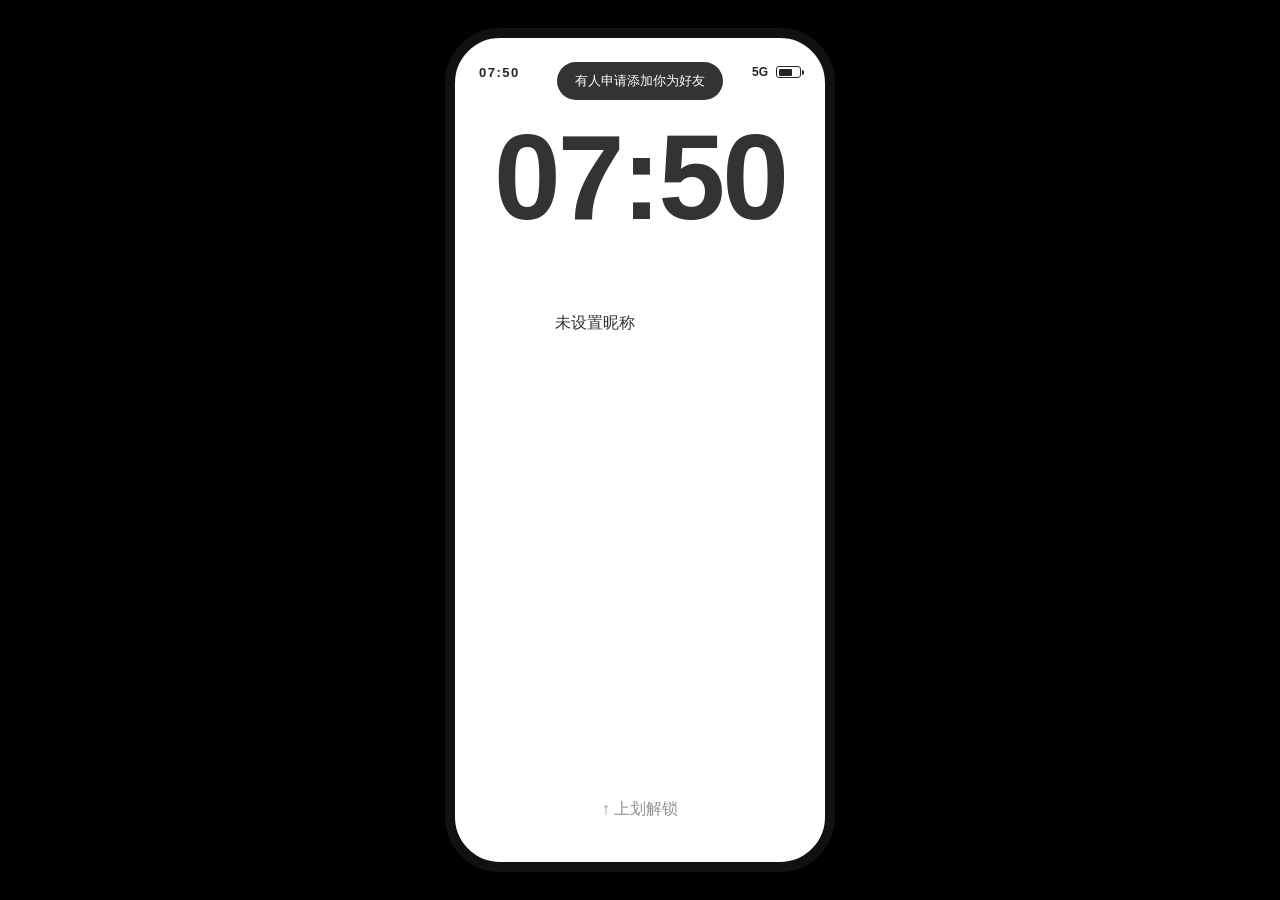
==== index.html @ 52e7c28f "Add files via upload" ====
<!DOCTYPE html>
<html lang="zh-CN">
<head>
<!-- index(307)：拆除多层聊天引擎叠加，普通私聊改为单一自然聊天核心。 -->
<meta name="apple-mobile-web-app-title" content="斑斑豹">
<script id="bb-early-start-v274">
(function(){
  "use strict";
  function tick(){
    var d=new Date();
    var t=String(d.getHours()).padStart(2,"0")+":"+String(d.getMinutes()).padStart(2,"0");
    var a=document.getElementById("lockTime");
    var b=document.getElementById("clock");
    var c=document.getElementById("miniStatusTime");
    if(a)a.textContent=t;
    if(b)b.textContent=t;
    if(c)c.textContent=t;
    try{
      var raw=localStorage.getItem("baobao_state");
      var s=raw?JSON.parse(raw):null;
      if(s&&typeof s==="object"){
        var n=document.getElementById("lockName");
        if(n&&!n.textContent)n.textContent=s.name||s.profileName||"未设置昵称";
        var av=document.getElementById("lockAvatar");
        var src=s.avatar||s.charAvatar||(s.wechatProfile&&s.wechatProfile.avatar)||"";
        if(av&&src&&!av.firstElementChild)av.innerHTML='<img src="'+String(src).replace(/"/g,"&quot;")+'" style="width:100%;height:100%;border-radius:50%;object-fit:cover">';
      }
    }catch(_){ }
  }
  tick();
  var timer=setInterval(tick,500);
  window.addEventListener("load",function(){tick();setTimeout(function(){clearInterval(timer);},15000);},{once:true});
})();
</script>
<link rel="apple-touch-icon" sizes="180x180" href="./apple-touch-icon.png?v=304">
<link rel="apple-touch-icon-precomposed" href="./apple-touch-icon.png?v=304">
<link rel="icon" type="image/png" sizes="512x512" href="./apple-touch-icon.png?v=304">
<meta charset="UTF-8">
<link rel="preload" href="./app.js?v=421-gesture-20260725-2330" as="script">

<meta name="viewport" content="width=device-width, initial-scale=1.0, maximum-scale=1.0, user-scalable=no, viewport-fit=cover">
<link rel="manifest" href="./baobao-manifest.json?v=420-fastboot-20260725-2323">
<script id="bb-cache-reset-v420">
(function(){
  "use strict";
  var build="420-fastboot-20260725-2323";
  try{localStorage.setItem("bb_active_build",build);}catch(_){}
  if("serviceWorker" in navigator){
    navigator.serviceWorker.getRegistrations().then(function(list){list.forEach(function(reg){try{reg.unregister();}catch(_){}});}).catch(function(){});
  }
  if("caches" in window){
    caches.keys().then(function(keys){return Promise.all(keys.map(function(key){return caches.delete(key);}));}).catch(function(){});
  }
})();
</script>
<meta name="theme-color" content="#f7f7f7">
<meta http-equiv="Cache-Control" content="no-cache, no-store, must-revalidate">
<meta name="mobile-web-app-capable" content="yes">
<meta name="apple-mobile-web-app-capable" content="yes">
<meta name="apple-mobile-web-app-status-bar-style" content="black-translucent">

<title>豹豹机4.9 · 420 快速启动版</title>


















</style>










































<div class="bb-transfer-detail-mask" id="bbTransferDetailMask">
 <div class="bb-transfer-detail">
  <h3>收到一笔转账</h3>
  <div class="bb-transfer-detail-money" id="bbTransferDetailMoney"></div>
  <div id="bbTransferDetailNote"></div>
  <div class="bb-transfer-actions">
   <button class="bb-transfer-back" onclick="handleTransferAction('reject')">退回</button>
   <button class="bb-transfer-ok" onclick="handleTransferAction('accept')">确认收款</button>
  </div>
 </div>
</div>

<style id="bb-critical-shell-v286">
*{box-sizing:border-box;font-family:-apple-system,BlinkMacSystemFont,"SF Pro Display",sans-serif}
html,body{margin:0;width:100%;height:100%;background:#000;overflow:hidden}
body{display:flex;align-items:center;justify-content:center;touch-action:none}
.phone{width:min(100vw,390px);height:min(100vh,844px);border:10px solid #111;border-radius:55px;overflow:hidden;position:relative;background:#fff;box-shadow:0 20px 60px rgba(0,0,0,.25)}
.screen{width:100%;height:100%;position:absolute;inset:0;background-size:cover;background-position:center}
.hidden{display:none!important}
.lock{color:#333;text-align:center;padding-top:110px;z-index:2;background:#f7f7f7}
.lock .time{font-size:clamp(86px,22vw,120px);font-weight:800;letter-spacing:-3px}
.lock-card{width:calc(100% - 36px);margin:50px auto;background:rgba(255,255,255,.45);backdrop-filter:blur(25px);padding:18px 22px;border-radius:30px;min-height:78px;display:flex;align-items:center;gap:14px;text-align:left}
.lock-avatar{width:46px;height:46px;border-radius:50%;background:#fff;overflow:hidden;flex-shrink:0}
.unlock{position:absolute;bottom:42px;width:100%;font-size:16px;color:#777;pointer-events:auto}
.mini-phone-statusbar{position:absolute;top:20px;left:24px;right:24px;height:28px;display:flex;align-items:center;justify-content:space-between;color:#252525;z-index:3;pointer-events:none;font-size:13px;font-weight:600;letter-spacing:1.5px}
.mini-status-right{display:flex;align-items:center;gap:8px}.mini-battery{width:25px;height:12px;border:1.6px solid currentColor;border-radius:3px;position:relative;padding:1.5px}.mini-battery-level{display:block;width:70%;height:100%;background:currentColor;border-radius:1px}
.passcode-overlay{position:absolute;inset:0;background:rgba(20,20,20,.6);backdrop-filter:blur(8px);z-index:10;display:none;flex-direction:column;align-items:center;justify-content:center;color:#fff}.passcode-overlay.show{display:flex}
</style>
<style id="bb-page2-hero-widget-v391">
/* 第二页专属 hero 组件：默认隐藏，仅在桌面第二页（page-two-mode）显示 */
#p2hWrap{display:none}
html body #desktop.page-two-mode #p2hWrap{
  display:block;
  margin:14px 0 18px;
}
html body #desktop.page-two-mode .desk-scroll>#clock,
html body #desktop.page-two-mode .desk-scroll>#desktopNote,
html body #desktop.page-two-mode .desk-scroll>.avatar-box,
html body #desktop.page-two-mode .desk-scroll>#deskIns{
  display:none!important;height:0!important;margin:0!important;padding:0!important;overflow:hidden!important;
}
.p2h-battery{
  display:flex;align-items:center;justify-content:space-between;gap:10px;
  background:rgba(255,255,255,.58);backdrop-filter:blur(18px);-webkit-backdrop-filter:blur(18px);
  border-radius:26px;padding:14px 18px;margin-bottom:12px;color:#222;
}
.p2h-battery-label{font-size:15px;font-weight:600;opacity:.92}
.p2h-battery-pct{font-size:22px;font-weight:800;margin-top:2px}
.p2h-ring{width:34px;height:34px;transform:rotate(-90deg)}
.p2h-ring-bg{fill:none;stroke:rgba(34,34,34,.20);stroke-width:3}
.p2h-ring-fg{fill:none;stroke:#222;stroke-width:3;stroke-linecap:round;stroke-dasharray:100.5;stroke-dashoffset:70;transition:stroke-dashoffset .6s ease}
.p2h-card{
  display:flex;align-items:center;gap:14px;
  background:rgba(255,255,255,.58);backdrop-filter:blur(18px);-webkit-backdrop-filter:blur(18px);
  border-radius:26px;padding:14px 16px;color:#222;cursor:pointer;
  transition:background .3s ease;
}
.p2h-card.has-message{background:rgba(255,255,255,.62)}
.p2h-avatar{
  width:56px;height:56px;border-radius:50%;flex-shrink:0;overflow:hidden;
  background:rgba(255,255,255,.3);display:flex;align-items:center;justify-content:center;
  font-size:20px;font-weight:700;color:#222;
}
.p2h-avatar img{width:100%;height:100%;object-fit:cover}
.p2h-mid{flex:1;min-width:0}
.p2h-preview{
  font-size:14px;line-height:1.35;opacity:.95;
  white-space:nowrap;overflow:hidden;text-overflow:ellipsis;
}
.p2h-card.has-message .p2h-preview{opacity:1;font-weight:600}
.p2h-row2{display:flex;align-items:center;gap:10px;margin-top:6px;font-size:12.5px;opacity:.8}
.p2h-weather{text-align:right;flex-shrink:0}
.p2h-temp{font-size:22px;font-weight:800}
.p2h-wtext{font-size:12px;opacity:.85;margin-top:2px}

/* 第二页复古资料卡组件：头像可换、文字可改，不影响第一页与底栏 */
html body #desktop.page-two-mode .pages-viewport{
  height:430px!important;
  min-height:430px!important;
  overflow:visible!important;
}
html body #desktop.page-two-mode .pages-container{
  height:430px!important;
  min-height:430px!important;
  overflow:visible!important;
}
html body #desktop.page-two-mode .apps-page.page2-only{
  grid-auto-flow:row!important;
  align-content:start!important;
  height:430px!important;
  min-height:430px!important;
  overflow:visible!important;
  padding-bottom:0!important;
}
html body #desktop.page-two-mode .p2-profile-widget{
  grid-column:1 / -1!important;
  position:relative!important;
  width:calc(100% - 8px)!important;
  min-width:0!important;
  height:176px!important;
  margin:4px 4px 0!important;
  border-radius:25px!important;
  overflow:hidden!important;
  color:#555!important;
  background:
    radial-gradient(circle at 18px 18px,rgba(255,255,255,.68) 0 3px,transparent 3.5px) 0 0/28px 28px,
    linear-gradient(180deg,rgba(247,247,247,.95),rgba(233,233,233,.82))!important;
  border:1px solid rgba(255,255,255,.95)!important;
  box-shadow:0 10px 26px rgba(55,55,55,.08)!important;
  -webkit-backdrop-filter:blur(18px)!important;
  backdrop-filter:blur(18px)!important;
  z-index:22!important;
  touch-action:manipulation!important;
  -webkit-tap-highlight-color:transparent!important;
}
.p2-profile-top{
  position:relative;
  z-index:3;
  height:35px;
  display:flex;
  align-items:center;
  justify-content:center;
  color:#fff;
  background:linear-gradient(180deg,rgba(112,112,112,.62),rgba(100,100,100,.45));
  border-bottom:1px solid rgba(255,255,255,.66);
  font-size:15px;
  font-weight:700;
  letter-spacing:2px;
}
.p2-profile-userdot{
  position:absolute;
  left:14px;
  top:7px;
  width:21px;
  height:21px;
  border-radius:50%;
  background:rgba(255,255,255,.90);
  box-shadow:0 1px 5px rgba(0,0,0,.12);
}
.p2-profile-userdot::before{
  content:"";
  position:absolute;
  width:7px;
  height:7px;
  left:7px;
  top:4px;
  border-radius:50%;
  background:#999;
}
.p2-profile-userdot::after{
  content:"";
  position:absolute;
  width:12px;
  height:6px;
  left:4.5px;
  bottom:3px;
  border-radius:8px 8px 4px 4px;
  background:#999;
}
.p2-profile-spark{position:absolute;right:16px;top:7px;font-size:16px;color:rgba(255,255,255,.86)}
.p2-profile-handle{
  position:absolute;
  z-index:3;
  left:13px;
  right:13px;
  top:43px;
  height:28px;
  padding:0 13px;
  display:flex;
  align-items:center;
  border-radius:10px;
  background:rgba(255,255,255,.90);
  box-shadow:0 3px 9px rgba(0,0,0,.08);
  font-size:11px;
  font-weight:600;
  letter-spacing:.35px;
  color:#8b8b8b;
  white-space:nowrap;
  overflow:hidden;
  text-overflow:ellipsis;
}
.p2-profile-main{
  position:absolute;
  z-index:3;
  left:14px;
  right:14px;
  top:78px;
  bottom:25px;
  display:grid;
  grid-template-columns:78px 1fr;
  gap:14px;
  align-items:center;
}
.p2-profile-avatar-btn{
  width:76px;
  height:76px;
  padding:0;
  border:1px solid rgba(130,130,130,.28);
  border-radius:12px;
  overflow:hidden;
  display:flex;
  align-items:center;
  justify-content:center;
  background:rgba(255,255,255,.90);
  box-shadow:0 4px 10px rgba(0,0,0,.10);
  -webkit-tap-highlight-color:transparent;
}
.p2-profile-avatar-btn img{width:100%;height:100%;object-fit:cover;display:block}
.p2-profile-avatar-placeholder{
  width:100%;height:100%;display:flex;align-items:center;justify-content:center;
  font-size:31px;font-weight:700;color:#777;background:linear-gradient(145deg,#fff,#ececec)
}
.p2-profile-avatar-btn:active{transform:scale(.985);opacity:.88}
.p2-profile-avatar-input{display:none!important}
.p2-profile-copy{
  min-width:0;
  height:100%;
  display:flex;
  flex-direction:column;
  align-items:stretch;
  justify-content:center;
  position:relative;
}
.p2-profile-script{
  position:absolute;
  top:-3px;
  right:4px;
  font-family:Georgia,"Times New Roman",serif;
  font-style:italic;
  font-size:18px;
  line-height:.9;
  color:rgba(115,115,115,.50);
  transform:rotate(-3deg);
  pointer-events:none;
}
.p2-profile-script small{display:block;font-family:Arial,sans-serif;font-style:normal;font-size:7px;letter-spacing:1.4px;text-align:center}
.p2-profile-meta{
  margin:18px 0 7px 3px;
  font-size:7px;
  letter-spacing:1.1px;
  color:rgba(95,95,95,.48);
  pointer-events:none;
}
.p2-profile-text-input{
  width:100%;
  height:40px;
  padding:0 12px;
  border:0;
  outline:0;
  border-radius:12px;
  background:rgba(255,255,255,.92);
  box-shadow:0 4px 10px rgba(0,0,0,.07);
  color:#676767;
  font:inherit;
  font-size:13px;
  font-weight:600;
  text-align:center;
  white-space:nowrap;
  overflow:hidden;
  text-overflow:ellipsis;
  -webkit-tap-highlight-color:transparent;
}
.p2-profile-footer{
  position:absolute;
  z-index:3;
  left:0;
  right:0;
  bottom:0;
  height:23px;
  display:flex;
  align-items:center;
  justify-content:space-around;
  padding:0 14px;
  color:rgba(255,255,255,.88);
  background:linear-gradient(180deg,rgba(116,116,116,.48),rgba(92,92,92,.62));
  border-top:1px solid rgba(255,255,255,.78);
  font-family:Georgia,"Times New Roman",serif;
  font-size:8px;
  font-style:italic;
  letter-spacing:.5px;
}
.p2-profile-footer span:nth-child(2){font-family:Arial,sans-serif;font-style:normal;letter-spacing:2px;font-size:8px}

/* 两页必须横向独立，第一页不再露出第二页资料卡 */
html body #desktop .pages-container{
  display:flex!important;
  flex-wrap:nowrap!important;
  width:100%!important;
  min-width:100%!important;
}
html body #desktop .apps-page{
  flex:0 0 100%!important;
  width:100%!important;
  min-width:100%!important;
  box-sizing:border-box!important;
}
html body #desktop:not(.page-two-mode) .apps-page.page2-only{
  visibility:hidden!important;
  opacity:0!important;
  pointer-events:none!important;
}
html body #desktop.page-two-mode .apps-page:not(.page2-only){
  visibility:hidden!important;
  opacity:0!important;
  pointer-events:none!important;
}
html body #desktop.page-two-mode .apps-page.page2-only{
  visibility:visible!important;
  opacity:1!important;
  pointer-events:auto!important;
}

/* 卡片文字直接编辑，不再弹系统 prompt */
.p2-profile-text-input{
  appearance:none;
  -webkit-appearance:none;
  caret-color:#333;
}
.p2-profile-text-input[readonly]{cursor:pointer}
.p2-profile-text-input.is-editing{
  box-shadow:0 0 0 2px rgba(80,80,80,.15),0 5px 14px rgba(0,0,0,.10)!important;
  background:rgba(255,255,255,.98)!important;
}
.p2-profile-editbar{
  position:fixed;
  left:16px;
  right:16px;
  bottom:calc(env(safe-area-inset-bottom) + 8px);
  z-index:10020;
  height:54px;
  padding:0 16px;
  border-radius:28px;
  display:none;
  align-items:center;
  justify-content:space-between;
  background:rgba(250,250,250,.94);
  border:1px solid rgba(210,210,210,.72);
  box-shadow:0 8px 28px rgba(0,0,0,.14);
  -webkit-backdrop-filter:blur(18px);
  backdrop-filter:blur(18px);
  -webkit-tap-highlight-color:transparent;
}
.p2-profile-editbar.is-visible{display:flex}
.p2-profile-edit-action{
  width:54px;
  height:46px;
  border:0;
  padding:0;
  background:transparent;
  color:#111;
  font-size:38px;
  font-weight:800;
  line-height:1;
  display:flex;
  align-items:center;
  justify-content:center;
  -webkit-tap-highlight-color:transparent;
}
.p2-profile-edit-done{margin-left:auto;font-size:42px}

</style>
<style id="bb-page1-stable-first-paint-v331">
html body #desktop:not(.page-two-mode) .desk-scroll{padding-top:96px!important;padding-bottom:88px!important}
html body #desktop:not(.page-two-mode) .desk-scroll>#clock,
html body #desktop:not(.page-two-mode) .desk-scroll>#desktopNote,
html body #desktop:not(.page-two-mode) .desk-scroll>.avatar-box,
html body #desktop:not(.page-two-mode) .desk-scroll>#deskIns{display:none!important;height:0!important;margin:0!important;padding:0!important;overflow:hidden!important}
html body #desktop:not(.page-two-mode) .desk-scroll>#photoWidget.bb-page1-showcase{display:block!important;position:relative!important;width:calc(100% + 14px)!important;max-width:none!important;margin:16px 0 26px -7px!important;padding:0!important;transform:none!important;opacity:1!important;visibility:visible!important;z-index:15!important}
html body #desktop:not(.page-two-mode) .bb-showcase-shell{width:100%!important;padding:24px 24px 22px!important;border-radius:38px!important}
html body #desktop:not(.page-two-mode) .bb-showcase-grid>.photo-slot.bb-showcase-photo{height:136px!important;min-height:136px!important}
html body #desktop:not(.page-two-mode) .pages-viewport{margin-top:0!important}
html body #desktop:not(.page-two-mode) .apps-page:not(.page2-only){padding-top:44px!important;row-gap:14px!important}
html body #desktop>.dock,
html body #desktop .dock{
  position:absolute!important;
  left:12px!important;
  right:12px!important;
  top:auto!important;
  bottom:-18px!important;
  width:auto!important;
  height:87px!important;
  margin:0!important;
  transform:none!important;
  z-index:80!important;
  display:flex!important;
  align-items:center!important;
  justify-content:space-around!important;
  overflow:visible!important;
}
</style>
<link rel="stylesheet" href="./app.css?v=331">
<script defer src="./app.js?v=421-gesture-20260725-2330"></script>


<style id="bb-chat-message-home-v373">
#tabChat.bb-message-layout{height:100%;overflow-y:auto;padding:22px 18px 112px;background:#f7f7f7;-webkit-overflow-scrolling:touch}
#tabChat.bb-message-layout .bb-message-header{display:flex;align-items:center;justify-content:space-between;margin:2px 0 18px}
#tabChat.bb-message-layout .bb-message-title{font-size:34px;line-height:1;font-weight:900;letter-spacing:-1.2px;color:#101954}
#tabChat.bb-message-layout .bb-message-icon-btn{width:42px;height:42px;border-radius:14px;border:1px solid #e7e7eb;background:#fff;display:flex;align-items:center;justify-content:center;color:#1a1a1a;box-shadow:0 6px 18px rgba(20,20,20,.04)}
#tabChat.bb-message-layout .bb-message-icon-btn svg{width:22px;height:22px}
#tabChat.bb-message-layout .bb-message-tabs{display:flex;gap:22px;padding:0 2px 10px;margin:0 0 16px;color:#9b9ba3;font-size:15px;border-bottom:1px solid #ececf1;overflow-x:auto;white-space:nowrap}
#tabChat.bb-message-layout .bb-message-tabs .active{color:#1f1f24;font-weight:700;position:relative}
#tabChat.bb-message-layout .bb-message-tabs .active::after{content:"";position:absolute;left:0;right:0;bottom:-11px;height:2px;border-radius:999px;background:#1f1f24}
#tabChat.bb-message-layout .bb-private-works-bar{display:flex;align-items:center;justify-content:space-between;background:#fff;border:1px solid #ececf1;border-radius:12px;padding:12px 14px;margin-bottom:14px;color:#7e7e88;font-size:14px}
#tabChat.bb-message-layout .bb-private-works-left{display:flex;align-items:center;gap:8px;font-weight:600}
#tabChat.bb-message-layout .bb-private-lock{font-size:12px;opacity:.85}
#tabChat.bb-message-layout .bb-private-works-right{font-size:13px;color:#9e9ea8}
#tabChat.bb-message-layout .bb-message-gallery{display:grid;grid-template-columns:1fr 1fr;gap:10px;margin-bottom:18px}
#tabChat.bb-message-layout .bb-message-gallery-left{display:grid;grid-template-rows:1fr 1fr;gap:10px}
#tabChat.bb-message-layout .bb-msg-photo{position:relative;min-height:128px;border-radius:18px;overflow:hidden;background:linear-gradient(180deg,#e9e9ee,#dcdce4);box-shadow:inset 0 0 0 1px rgba(255,255,255,.75);cursor:pointer;background-size:cover;background-position:center}
#tabChat.bb-message-layout .bb-msg-photo.bb-msg-photo-large{min-height:266px}
#tabChat.bb-message-layout .bb-msg-photo::before{content:"点击换图";position:absolute;inset:auto 10px 10px auto;padding:5px 9px;border-radius:999px;background:rgba(255,255,255,.88);color:#7f7f89;font-size:11px;font-weight:700;letter-spacing:.2px;z-index:2}
#tabChat.bb-message-layout .bb-msg-photo.has-image::before{content:"换图"}
#tabChat.bb-message-layout .bb-msg-photo.empty::after{content:"＋";position:absolute;inset:0;display:flex;align-items:center;justify-content:center;font-size:34px;font-weight:300;color:#ffffffd8;text-shadow:0 1px 2px rgba(0,0,0,.08)}
#tabChat.bb-message-layout .bb-msg-photo-meta{position:absolute;left:0;right:0;bottom:0;padding:12px 12px 10px;background:linear-gradient(180deg,rgba(0,0,0,0),rgba(0,0,0,.36));color:#fff}
#tabChat.bb-message-layout .bb-msg-photo-title{font-size:13px;font-weight:700;line-height:1.2;word-break:break-all}
#tabChat.bb-message-layout .bb-msg-photo-sub{font-size:11px;opacity:.88;margin-top:5px}
#tabChat.bb-message-layout .bb-open-question{display:flex;align-items:center;justify-content:space-between;padding:2px 2px 12px;margin-bottom:8px;font-size:17px;color:#19191c;font-weight:600}
#tabChat.bb-message-layout .bb-open-question strong{font-size:18px;letter-spacing:.5px}
#tabChat.bb-message-layout .bb-chat-self-row{display:flex;align-items:center;gap:12px;padding:10px 0 14px;border-bottom:1px solid #f0f0f3;margin-bottom:10px}
#tabChat.bb-message-layout .bb-chat-self-avatar{width:56px;height:56px;border-radius:50%;overflow:hidden;background:#ededf0;flex-shrink:0;box-shadow:0 2px 10px rgba(0,0,0,.05)}
#tabChat.bb-message-layout .bb-chat-self-avatar img{width:100%;height:100%;object-fit:cover}
#tabChat.bb-message-layout .bb-chat-self-info{flex:1;min-width:0}
#tabChat.bb-message-layout .bb-chat-self-top{font-size:17px;font-weight:800;color:#15151a;display:flex;align-items:center;gap:8px}
#tabChat.bb-message-layout .bb-chat-self-count{font-size:13px;color:#a5a5ae;font-weight:700}
#tabChat.bb-message-layout .bb-chat-self-handle{font-size:13px;color:#b2b2bb;margin-top:4px}
#tabChat.bb-message-layout .bb-chat-self-bio{font-size:12px;color:#d0d0d7;margin-top:4px;white-space:nowrap;overflow:hidden;text-overflow:ellipsis}
#tabChat.bb-message-layout .bb-chat-self-time{font-size:12px;color:#b9b9c1;align-self:flex-start;padding-top:3px}
#tabChat.bb-message-layout .bb-message-section-title{display:flex;align-items:center;gap:3px;font-size:17px;font-weight:800;color:#232327;margin:2px 0 8px}
#tabChat.bb-message-layout #chatRecentList.bb-chat-home-list{display:flex;flex-direction:column;gap:12px;padding-bottom:10px}
#tabChat.bb-message-layout #chatRecentList .chat-recent-empty{background:#fff;border-radius:16px;padding:18px;text-align:center;color:#aaaab3;font-size:14px}
#tabChat.bb-message-layout #chatRecentList .chat-recent-item{display:flex;align-items:flex-start;gap:12px;padding:8px 0;background:transparent!important;border:none!important;box-shadow:none!important}
#tabChat.bb-message-layout #chatRecentList .chat-recent-avatar{width:52px;height:52px;border-radius:12px;background:#ececf0;overflow:hidden;flex-shrink:0}
#tabChat.bb-message-layout #chatRecentList .chat-recent-avatar img{width:100%;height:100%;object-fit:cover}
#tabChat.bb-message-layout #chatRecentList .chat-recent-info{min-width:0;flex:1}
#tabChat.bb-message-layout #chatRecentList .chat-recent-name{font-size:17px;font-weight:700;color:#1d1d23;line-height:1.25}
#tabChat.bb-message-layout #chatRecentList .chat-recent-last{font-size:13px;color:#b6b6bf;line-height:1.45;margin-top:4px;display:-webkit-box;-webkit-box-orient:vertical;-webkit-line-clamp:2;overflow:hidden}
</style>


<style id="bb-chat-overlay-fix-v374">
/* 修复 Chat 首页像套了一层小手机：强制作为贴边全屏应用层显示 */
#chatDemo.chat-demo{
  position:absolute!important;
  inset:0!important;
  width:100%!important;
  height:100%!important;
  margin:0!important;
  padding:0!important;
  background:#f7f7f7!important;
  border-radius:0!important;
  overflow:hidden!important;
  z-index:1200!important;
}
#chatDemo .chat-plus-menu{z-index:20}
#chatDemo .app-tab-content{
  position:absolute!important;
  inset:0 0 86px 0!important;
  display:none;
  overflow-y:auto!important;
  -webkit-overflow-scrolling:touch!important;
  background:#f7f7f7!important;
}
#chatDemo .app-tab-content.active,
#chatDemo .app-tab-content.bb-active,
#chatDemo .app-tab-content[data-active="true"]{
  display:block;
}
#chatDemo #tabChat{display:block;}
#chatDemo .app-tabbar{
  position:absolute!important;
  left:0!important;
  right:0!important;
  bottom:0!important;
  height:86px!important;
  display:grid!important;
  grid-template-columns:repeat(4,1fr)!important;
  align-items:center!important;
  background:rgba(255,255,255,.96)!important;
  border-top:1px solid #ececf1!important;
  box-shadow:0 -8px 20px rgba(0,0,0,.03)!important;
  z-index:5!important;
}
#chatDemo .app-tabbar-item{
  display:flex!important;
  align-items:center!important;
  justify-content:center!important;
  height:100%!important;
  font-size:14px!important;
  font-weight:600!important;
  color:#a0a0a8!important;
}
#chatDemo .app-tabbar-item.active{color:#1f1f24!important;font-weight:800!important;}
#chatDemo.bb-chat-room-open{display:none!important;}
</style>


<style id="bb-chat-polish-v376">
/* Chat 首页：稳定一点，顶部仍保留很轻的磨砂感。 */
#chatDemo #tabChat.bb-message-layout{
  position:absolute!important;
  isolation:isolate;
  overflow-x:hidden!important;
  overscroll-behavior-y:contain;
  background:
    linear-gradient(180deg,rgba(247,247,247,.88) 0,rgba(247,247,247,.97) 138px,#f7f7f7 212px)!important;
}
#chatDemo #tabChat.bb-message-layout::before{
  content:"";
  position:absolute;
  z-index:-1;
  pointer-events:none;
  left:-10%;
  right:-10%;
  top:-36px;
  height:190px;
  background:
    radial-gradient(circle at 20% 36%,rgba(184,188,203,.20),rgba(184,188,203,0) 42%),
    radial-gradient(circle at 74% 18%,rgba(213,210,220,.18),rgba(213,210,220,0) 46%),
    radial-gradient(circle at 50% 70%,rgba(232,233,238,.50),rgba(232,233,238,0) 58%);
  filter:blur(22px);
  -webkit-filter:blur(22px);
  opacity:.62;
}
#chatDemo #tabChat.bb-message-layout .bb-message-header{
  position:relative;
  z-index:2;
}
#chatDemo #tabChat.bb-message-layout .bb-message-back{
  border:none!important;
  background:transparent!important;
  padding:0!important;
  display:inline-flex!important;
  align-items:center!important;
  gap:4px!important;
  cursor:pointer!important;
  -webkit-tap-highlight-color:transparent!important;
}
#chatDemo #tabChat.bb-message-layout .bb-message-back:active{
  opacity:.72;
  transform:translateY(1px);
}
/* 图片仍然整块可点换图，但不再显示“换图”胶囊文字。 */
#chatDemo #tabChat.bb-message-layout .bb-msg-photo::before,
#chatDemo #tabChat.bb-message-layout .bb-msg-photo.has-image::before{
  content:none!important;
  display:none!important;
}
/* “新对话·是否展开” 上方做一点点边界磨砂，别太重。 */
#chatDemo #tabChat.bb-message-layout .bb-open-question{
  position:relative;
  padding-top:16px;
  margin-top:2px;
}
#chatDemo #tabChat.bb-message-layout .bb-open-question::before{
  content:"";
  position:absolute;
  left:-8px;
  right:-8px;
  top:-18px;
  height:28px;
  pointer-events:none;
  background:linear-gradient(180deg,rgba(247,247,247,.16),rgba(247,247,247,.58) 48%,rgba(247,247,247,.96) 100%);
  -webkit-backdrop-filter:blur(5px);
  backdrop-filter:blur(5px);
}
/* “新建聊天室”仅作版面装饰：吃掉点击，避免穿透到桌面世界书。 */
#chatDemo #tabChat.bb-message-layout .bb-chat-self-row{
  position:relative!important;
  z-index:8!important;
  pointer-events:auto!important;
  cursor:default!important;
  user-select:none!important;
  -webkit-user-select:none!important;
  -webkit-tap-highlight-color:transparent!important;
  touch-action:pan-y!important;
}
#chatDemo #tabChat.bb-message-layout .bb-chat-self-row *{
  pointer-events:none!important;
}
#chatDemo #tabChat.bb-message-layout .bb-chat-self-avatar{
  cursor:default!important;
}
</style>

<style id="bb-v378-no-black-square-final">
/* 378：只关闭 iOS 原生按压黑框，不改按钮位置、尺寸或页面层级。 */
html body .phone,
html body .phone *{
  -webkit-tap-highlight-color:rgba(0,0,0,0)!important;
}
html body #desktop .apps-page>.app,
html body #desktop .apps-page>.app:active,
html body #desktop .apps-page>.app:focus,
html body #desktop .apps-page>.app:focus-visible,
html body #desktop .apps-page>.app .icon,
html body #desktop .apps-page>.app .icon:active,
html body #desktop .dock>.dock-icon,
html body #desktop .dock>.dock-icon:active,
html body #desktop .dock>.dock-icon:focus{
  outline:none!important;
  box-shadow:none!important;
  filter:none!important;
  -webkit-touch-callout:none!important;
  -webkit-user-select:none!important;
  user-select:none!important;
  -webkit-user-drag:none!important;
}
html body #desktop .apps-page>.app::before,
html body #desktop .apps-page>.app::after,
html body #desktop .dock>.dock-icon::before,
html body #desktop .dock>.dock-icon::after{
  content:none!important;
  display:none!important;
}
</style>


<style id="bb-chat-subpage-front-v379">
/* 只让聊天里的真实子页面盖在聊天室上面，不改按钮尺寸、背景和按压效果。 */
#personaSelectPanel,#friendSearchPanel,#personaArchive,#textEdit,#modal,
#favoriteMsgOverlay,#chatSettingsPanel,#dualAvatarPanel,#personaDebugPage,#dataManagerPage,#momentsSubpanel{
  z-index:6200!important;
  pointer-events:auto!important;
}
#bbToolBackdrop{z-index:6240!important;pointer-events:auto!important;}
#bbToolSheet{z-index:6241!important;pointer-events:auto!important;}
#bbToolModal{z-index:6250!important;pointer-events:auto!important;}
#bbStickerPicker{z-index:6260!important;pointer-events:auto!important;}
#bbTimestampMask,#bbBlacklistMask{z-index:6265!important;pointer-events:auto!important;}
#innerVoiceOverlay,#msgEditOverlay{z-index:6270!important;pointer-events:auto!important;}
</style>

<style id="bugfix-hidden-panels-v403">
/* ===================================================================
   修复：以下这些功能面板（反侦察 / 记忆总结 / Human DNA / 微信资料编辑 /
   转账详情 / 工具弹窗 / 消息编辑与右键菜单 / 查手机小程序 等）
   此前完全没有对应的 CSS，导致默认就以普通文档流显示、常驻占屏，
   把锁屏、桌面、聊天等界面上的按钮全部遮住、劫持点击。
   这里统一补上"默认隐藏 + .show 才显示"的规则，且不影响原有逻辑。
   =================================================================== */

/* ---- 全屏页面型面板：默认隐藏，出现时整屏覆盖 ---- */
.ar-overlay,
.ar2-overlay,
.ar2-settings,
.ar3-night,
.ar3-log,
.memv1-panel,
.hdna-overlay,
.wechat-profile-editor,
.moments-publisher,
#momentsSubpanel{
  display:none;
  position:fixed;
  inset:0;
  z-index:6200;
  background:#fff;
  overflow-y:auto;
  -webkit-overflow-scrolling:touch;
}
.ar-overlay.show,
.ar2-overlay.show,
.ar2-settings.show,
.ar3-night.show,
.ar3-log.show,
.memv1-panel.show,
.hdna-overlay.show,
.wechat-profile-editor.show,
.moments-publisher.show,
#momentsSubpanel.show{
  display:block;
}

/* ---- 居中弹窗型蒙层（转账详情 / 工具弹窗 / 各类结果卡片） ---- */
.bb-transfer-detail-mask,
.bb-tool-modal,
.ar2-result,
.msg-edit-overlay,
.inner-voice-overlay,
#bbStickerPicker{
  display:none;
  position:fixed;
  inset:0;
  z-index:6210;
  background:rgba(0,0,0,.5);
  align-items:center;
  justify-content:center;
}
.bb-transfer-detail-mask.show,
.bb-tool-modal.show,
.ar2-result.show,
.msg-edit-overlay.show,
.inner-voice-overlay.show,
#bbStickerPicker.show{
  display:flex;
}
.bb-transfer-detail,
.ar2-result-card{
  background:#fff;border-radius:16px;padding:20px;width:80%;max-width:320px;text-align:center;box-sizing:border-box;
}

/* ---- 底部弹出式蒙层（时间戳/黑名单设置、记忆手动添加、查手机设置） ---- */
.bb-sheet-mask,
.memv1-addsheet,
.bbspa-settings-sheet{
  display:none;
  position:fixed;
  inset:0;
  z-index:6265;
  background:rgba(0,0,0,.5);
  align-items:flex-end;
  justify-content:center;
}
.bb-sheet-mask.show,
.memv1-addsheet.show,
.bbspa-settings-sheet.show{
  display:flex;
}
.bb-sheet,
.memv1-sheet,
.bbspa-settings-card{
  background:#fff;border-radius:16px 16px 0 0;padding:16px;width:100%;max-width:420px;box-sizing:border-box;
}

/* ---- ar-overlay 内部的分阶段全屏子卡片（默认隐藏，show 时铺满父容器） ---- */
.ar-request,
.ar-session,
.ar-result{
  display:none;
  position:absolute;
  inset:0;
  z-index:2;
  background:#fff;
  flex-direction:column;
  align-items:center;
  justify-content:center;
  padding:24px;
  box-sizing:border-box;
}
.ar-request.show,
.ar-session.show,
.ar-result.show{
  display:flex;
}
.ar-result-card{
  background:#fff;border-radius:16px;padding:20px;width:100%;max-width:320px;text-align:center;box-sizing:border-box;
}

/* ---- ar3-night 内部的"解锁成功"浮层 ---- */
.ar3-shadow{
  display:none;
  position:absolute;
  inset:0;
  z-index:2;
  background:rgba(0,0,0,.6);
  align-items:center;
  justify-content:center;
}
.ar3-shadow.show{display:flex}
.ar3-shadow-card{
  background:#fff;border-radius:16px;padding:20px;width:80%;max-width:320px;text-align:center;color:#000;box-sizing:border-box;
}

/* ---- 顶部悬浮通知条（异常使用记录提醒） ---- */
.ar3-notice{
  display:none;
  position:fixed;
  left:50%;
  transform:translateX(-50%);
  top:calc(env(safe-area-inset-top) + 54px);
  z-index:6300;
  width:88%;
  max-width:360px;
  background:rgba(255,255,255,.97);
  border-radius:14px;
  box-shadow:0 6px 24px rgba(0,0,0,.2);
  padding:12px;
  align-items:center;
  gap:10px;
  cursor:pointer;
  box-sizing:border-box;
}
.ar3-notice.show{display:flex}

/* ---- 抢手机按钮：默认隐藏，危险内容出现时才短暂展示 ---- */
.ar2-grab,
.ar-grab{
  display:none;
}
.ar2-grab.show,
.ar-grab.show{
  display:inline-block;
}

/* ---- bbspa 查手机小程序：聊天视图与列表视图二选一显示 ---- */
.bbspa-chat{
  display:none;
  flex-direction:column;
  height:100%;
  box-sizing:border-box;
}
.bbspa-chat.show{display:flex}

/* ---- Human DNA 内的"开发者层"隐藏区块 ---- */
.hdna-dev{display:none}
.hdna-dev.show{display:block}

/* ---- 消息右键菜单 / 引用回复条 / 关闭菜单用的透明背景 ---- */
.msg-context-backdrop{
  display:none;
  position:fixed;
  inset:0;
  z-index:6280;
  background:transparent;
}
.msg-context-backdrop.show{display:block}
.msg-context-menu{
  display:none;
  position:fixed;
  z-index:6290;
  background:#fff;
  border-radius:12px;
  box-shadow:0 6px 20px rgba(0,0,0,.25);
  overflow:hidden;
}
.msg-context-menu.show{display:block}
.msg-quote-bar{
  display:none;
  align-items:center;
  box-sizing:border-box;
}
.msg-quote-bar.show{display:flex}

/* ---- 核心设置体系：设置/API配置/聊天背景/人设档案/双头像/开发者页 等
   这些面板用的是 openPanel()/closePanel() 直接改 inline style.display 来开关，
   但 .panel 这个类此前完全没有 CSS，默认就以 block 常驻显示。
   这里补上默认隐藏；inline style 会在打开时覆盖这条默认规则，不影响原有开关逻辑。 ---- */
.panel{
  display:none;
  position:fixed;
  inset:0;
  z-index:6200;
  background:#fff;
  overflow-y:auto;
  -webkit-overflow-scrolling:touch;
  box-sizing:border-box;
}

/* ---- 工具箱（+号弹出的功能格子）与图片查看器 ---- */
.bb-tool-backdrop,
#bbMediaViewerV212{
  display:none;
  position:fixed;
  inset:0;
  z-index:6240;
  background:rgba(0,0,0,.5);
  align-items:center;
  justify-content:center;
}
.bb-tool-backdrop.show,
#bbMediaViewerV212.show{display:flex}
.bb-tool-sheet{
  display:none;
  position:fixed;
  left:0;right:0;bottom:0;
  z-index:6241;
  background:#fff;
  border-radius:16px 16px 0 0;
  box-sizing:border-box;
  max-height:70vh;
  overflow-y:auto;
}
.bb-tool-sheet.show{display:block}

/* ---- 查手机小程序容器：用 inline style 控制显示（默认隐藏） ---- */
#bbSubjectAppPanel{
  display:none;
  position:fixed;
  inset:0;
  z-index:6205;
  background:#fff;
}

/* ---- "正在识别表情包含义…" 小提示条 ---- */
.bb-sticker-recognizing{
  display:none;
  position:fixed;
  left:50%;
  transform:translateX(-50%);
  bottom:calc(env(safe-area-inset-bottom) + 90px);
  z-index:6300;
  background:rgba(0,0,0,.72);
  color:#fff;
  font-size:13px;
  padding:8px 14px;
  border-radius:20px;
  box-sizing:border-box;
}
.bb-sticker-recognizing.show{display:block}
</style>


<style id="bugfix-hidden-panels-v403">
/* ===================================================================
   修复：以下这些功能面板（反侦察 / 记忆总结 / Human DNA / 微信资料编辑 /
   转账详情 / 工具弹窗 / 消息编辑与右键菜单 / 查手机小程序 等）
   此前完全没有对应的 CSS，导致默认就以普通文档流显示、常驻占屏，
   把锁屏、桌面、聊天等界面上的按钮全部遮住、劫持点击。
   这里统一补上"默认隐藏 + .show 才显示"的规则，且不影响原有逻辑。
   =================================================================== */

/* ---- 全屏页面型面板：默认隐藏，出现时整屏覆盖 ---- */
.ar-overlay,
.ar2-overlay,
.ar2-settings,
.ar3-night,
.ar3-log,
.memv1-panel,
.hdna-overlay,
.wechat-profile-editor,
.moments-publisher,
#momentsSubpanel{
  display:none;
  position:fixed;
  inset:0;
  z-index:6200;
  background:#fff;
  overflow-y:auto;
  -webkit-overflow-scrolling:touch;
}
.ar-overlay.show,
.ar2-overlay.show,
.ar2-settings.show,
.ar3-night.show,
.ar3-log.show,
.memv1-panel.show,
.hdna-overlay.show,
.wechat-profile-editor.show,
.moments-publisher.show,
#momentsSubpanel.show{
  display:block;
}

/* ---- 居中弹窗型蒙层（转账详情 / 工具弹窗 / 各类结果卡片） ---- */
.bb-transfer-detail-mask,
.bb-tool-modal,
.ar2-result,
.msg-edit-overlay,
.inner-voice-overlay,
#bbStickerPicker{
  display:none;
  position:fixed;
  inset:0;
  z-index:6210;
  background:rgba(0,0,0,.5);
  align-items:center;
  justify-content:center;
}
.bb-transfer-detail-mask.show,
.bb-tool-modal.show,
.ar2-result.show,
.msg-edit-overlay.show,
.inner-voice-overlay.show,
#bbStickerPicker.show{
  display:flex;
}
.bb-transfer-detail,
.ar2-result-card{
  background:#fff;border-radius:16px;padding:20px;width:80%;max-width:320px;text-align:center;box-sizing:border-box;
}

/* ---- 底部弹出式蒙层（时间戳/黑名单设置、记忆手动添加、查手机设置） ---- */
.bb-sheet-mask,
.memv1-addsheet,
.bbspa-settings-sheet{
  display:none;
  position:fixed;
  inset:0;
  z-index:6265;
  background:rgba(0,0,0,.5);
  align-items:flex-end;
  justify-content:center;
}
.bb-sheet-mask.show,
.memv1-addsheet.show,
.bbspa-settings-sheet.show{
  display:flex;
}
.bb-sheet,
.memv1-sheet,
.bbspa-settings-card{
  background:#fff;border-radius:16px 16px 0 0;padding:16px;width:100%;max-width:420px;box-sizing:border-box;
}

/* ---- ar-overlay 内部的分阶段全屏子卡片（默认隐藏，show 时铺满父容器） ---- */
.ar-request,
.ar-session,
.ar-result{
  display:none;
  position:absolute;
  inset:0;
  z-index:2;
  background:#fff;
  flex-direction:column;
  align-items:center;
  justify-content:center;
  padding:24px;
  box-sizing:border-box;
}
.ar-request.show,
.ar-session.show,
.ar-result.show{
  display:flex;
}
.ar-result-card{
  background:#fff;border-radius:16px;padding:20px;width:100%;max-width:320px;text-align:center;box-sizing:border-box;
}

/* ---- ar3-night 内部的"解锁成功"浮层 ---- */
.ar3-shadow{
  display:none;
  position:absolute;
  inset:0;
  z-index:2;
  background:rgba(0,0,0,.6);
  align-items:center;
  justify-content:center;
}
.ar3-shadow.show{display:flex}
.ar3-shadow-card{
  background:#fff;border-radius:16px;padding:20px;width:80%;max-width:320px;text-align:center;color:#000;box-sizing:border-box;
}

/* ---- 顶部悬浮通知条（异常使用记录提醒） ---- */
.ar3-notice{
  display:none;
  position:fixed;
  left:50%;
  transform:translateX(-50%);
  top:calc(env(safe-area-inset-top) + 54px);
  z-index:6300;
  width:88%;
  max-width:360px;
  background:rgba(255,255,255,.97);
  border-radius:14px;
  box-shadow:0 6px 24px rgba(0,0,0,.2);
  padding:12px;
  align-items:center;
  gap:10px;
  cursor:pointer;
  box-sizing:border-box;
}
.ar3-notice.show{display:flex}

/* ---- 抢手机按钮：默认隐藏，危险内容出现时才短暂展示 ---- */
.ar2-grab,
.ar-grab{
  display:none;
}
.ar2-grab.show,
.ar-grab.show{
  display:inline-block;
}

/* ---- bbspa 查手机小程序：聊天视图与列表视图二选一显示 ---- */
.bbspa-chat{
  display:none;
  flex-direction:column;
  height:100%;
  box-sizing:border-box;
}
.bbspa-chat.show{display:flex}

/* ---- Human DNA 内的"开发者层"隐藏区块 ---- */
.hdna-dev{display:none}
.hdna-dev.show{display:block}

/* ---- 消息右键菜单 / 引用回复条 / 关闭菜单用的透明背景 ---- */
.msg-context-backdrop{
  display:none;
  position:fixed;
  inset:0;
  z-index:6280;
  background:transparent;
}
.msg-context-backdrop.show{display:block}
.msg-context-menu{
  display:none;
  position:fixed;
  z-index:6290;
  background:#fff;
  border-radius:12px;
  box-shadow:0 6px 20px rgba(0,0,0,.25);
  overflow:hidden;
}
.msg-context-menu.show{display:block}
.msg-quote-bar{
  display:none;
  align-items:center;
  box-sizing:border-box;
}
.msg-quote-bar.show{display:flex}

/* ---- 核心设置体系：设置/API配置/聊天背景/人设档案/双头像/开发者页 等
   这些面板用的是 openPanel()/closePanel() 直接改 inline style.display 来开关，
   但 .panel 这个类此前完全没有 CSS，默认就以 block 常驻显示。
   这里补上默认隐藏；inline style 会在打开时覆盖这条默认规则，不影响原有开关逻辑。 ---- */
.panel{
  display:none;
  position:fixed;
  inset:0;
  z-index:6200;
  background:#fff;
  overflow-y:auto;
  -webkit-overflow-scrolling:touch;
  box-sizing:border-box;
}

/* ---- 工具箱（+号弹出的功能格子）与图片查看器 ---- */
.bb-tool-backdrop,
#bbMediaViewerV212{
  display:none;
  position:fixed;
  inset:0;
  z-index:6240;
  background:rgba(0,0,0,.5);
  align-items:center;
  justify-content:center;
}
.bb-tool-backdrop.show,
#bbMediaViewerV212.show{display:flex}
.bb-tool-sheet{
  display:none;
  position:fixed;
  left:0;right:0;bottom:0;
  z-index:6241;
  background:#fff;
  border-radius:16px 16px 0 0;
  box-sizing:border-box;
  max-height:70vh;
  overflow-y:auto;
}
.bb-tool-sheet.show{display:block}

/* ---- 查手机小程序容器：用 inline style 控制显示（默认隐藏） ---- */
#bbSubjectAppPanel{
  display:none;
  position:fixed;
  inset:0;
  z-index:6205;
  background:#fff;
}

/* ---- "正在识别表情包含义…" 小提示条 ---- */
.bb-sticker-recognizing{
  display:none;
  position:fixed;
  left:50%;
  transform:translateX(-50%);
  bottom:calc(env(safe-area-inset-bottom) + 90px);
  z-index:6300;
  background:rgba(0,0,0,.72);
  color:#fff;
  font-size:13px;
  padding:8px 14px;
  border-radius:20px;
  box-sizing:border-box;
}
.bb-sticker-recognizing.show{display:block}

/* ---- 聊天室"新建聊天"欢迎页(chatDemo)与聊天室本体(chatRoom)：
   这两个屏幕通过 element.style.display 直接控制显示/隐藏，
   但默认(未设置 inline style 时)缺少隐藏规则，导致内容常驻显示、
   漏到桌面等其他屏幕上方。这里补上默认隐藏；
   已有的 openXxx/closeXxx 函数通过 inline style 控制显示，
   会自动覆盖这条默认规则，不影响原有逻辑。 ---- */
#chatDemo{display:none}
#chatRoom{display:none}
</style>


<style id="bb-pwa-swipe-guard-v412">
html,body{overscroll-behavior-x:none!important;-webkit-overflow-scrolling:touch;}
html.bb-standalone-v412,html.bb-standalone-v412 body{width:100%!important;max-width:100vw!important;overflow:hidden!important;background:#000!important;}
html.bb-standalone-v412 .phone,html.bb-standalone-v412 .screen,html.bb-standalone-v412 #desktop{max-width:100vw!important;overflow-x:hidden!important;overscroll-behavior-x:none!important;}
html.bb-standalone-v412 #desktop,html.bb-standalone-v412 #desktop .pages-viewport,html.bb-standalone-v412 #desktop .pages-container{touch-action:none!important;-webkit-user-select:none!important;user-select:none!important;}
</style>

<style id="bb-page2-bottom-widgets-visible-final-v412">
/* 第二页底部两个组件完整显示：覆盖旧的 overflow:hidden 裁切规则 */
html body #desktop.page-two-mode .desk-scroll{
  overflow:visible!important;
}
html body #desktop.page-two-mode .pages-viewport,
html body #desktop.page-two-mode .pages-container,
html body #desktop.page-two-mode .apps-page.page2-only{
  overflow:visible!important;
}
html body #desktop.page-two-mode .p2-bottom-widgets{
  z-index:500!important;
  overflow:visible!important;
  opacity:1!important;
  visibility:visible!important;
}
html body #desktop.page-two-mode .p2-mini-profile-card,
html body #desktop.page-two-mode .p2-mini-song-card{
  z-index:501!important;
  overflow:visible!important;
  opacity:1!important;
  visibility:visible!important;
}
html body #desktop.page-two-mode .dock{
  z-index:700!important;
}
</style>
</head>
<body><div id="bbBootMarkV288" style="position:fixed;left:-9999px" aria-hidden="true">288</div>
<div class="phone">

<div class="baobao-message-banner" id="baobaoMessageBanner" aria-live="polite">
  <div class="baobao-message-banner-avatar" id="baobaoMessageBannerAvatar">豹</div>
  <div class="baobao-message-banner-main">
    <div class="baobao-message-banner-head">
      <span class="baobao-message-banner-name" id="baobaoMessageBannerName">新消息</span>
      <span class="baobao-message-banner-time">现在</span>
    </div>
    <div class="baobao-message-banner-text" id="baobaoMessageBannerText"></div>
  </div>
  <div class="baobao-message-banner-count" id="baobaoMessageBannerCount">2</div>
</div>


<div class="mini-phone-statusbar" id="miniPhoneStatusbar">
  <span class="mini-status-time" id="miniStatusTime">00:00</span>
  <span class="mini-status-right">
    <span class="mini-signal">5G</span>
    <span class="mini-battery"><span class="mini-battery-level"></span></span>
  </span>
</div>


<div class="screen lock" id="lock">

<div class="time" id="lockTime">00:00</div>



<div class="lock-card">
<div class="lock-avatar" id="lockAvatar"></div>
<div><span id="lockName"></span><br><small></small></div>
</div>

<div class="unlock">↑ 上划解锁</div>

<div class="passcode-overlay" id="passcodeOverlay">
<div class="passcode-title">输入密码</div>
<div class="passcode-dots" id="passcodeDots">
<span class="passcode-dot"></span><span class="passcode-dot"></span><span class="passcode-dot"></span><span class="passcode-dot"></span>
</div>
<div class="passcode-keys">
<div class="passcode-key" onclick="passcodeInput('1')">1</div>
<div class="passcode-key" onclick="passcodeInput('2')">2</div>
<div class="passcode-key" onclick="passcodeInput('3')">3</div>
<div class="passcode-key" onclick="passcodeInput('4')">4</div>
<div class="passcode-key" onclick="passcodeInput('5')">5</div>
<div class="passcode-key" onclick="passcodeInput('6')">6</div>
<div class="passcode-key" onclick="passcodeInput('7')">7</div>
<div class="passcode-key" onclick="passcodeInput('8')">8</div>
<div class="passcode-key" onclick="passcodeInput('9')">9</div>
<div class="passcode-key passcode-cancel-key" onclick="hidePasscodePad(event)">取消</div>
<div class="passcode-key" onclick="passcodeInput('0')">0</div>
<div class="passcode-key" onclick="passcodeBackspace()">⌫</div>
</div>
<div class="passcode-cancel" style="display:none" onclick="hidePasscodePad(event)">取消</div>
</div>

</div>

<div class="screen desktop hidden" id="desktop">
<div class="dynamic"></div>
<div class="desk-scroll">

<div class="time" id="clock">00:00</div>

<div class="desktop-note" id="desktopNote" contenteditable="true" spellcheck="false" onblur="saveDesktopNote()">
СИСТЕМА АКТИВНА<br>
СОЕДИНЕНИЕ СТАБИЛЬНО
</div>

<div class="widget avatar-box">
<div class="avatar" id="deskAvatar" onclick="triggerAvatarUpload(event)"></div>
<div onclick="editDesktopProfile()"><div class="name" id="deskName"></div><div class="small" id="deskStatus">点击设置个人资料</div></div>
</div>

<div class="widget ins" id="deskIns" onclick="editIns()"> I ENJOY LIFE NOW <br>YOUR DIGITAL SPACE</div>

<div class="p2h-wrap" id="p2hWrap">
  <div class="p2h-battery" id="p2hBattery" style="display:none">
    <div class="p2h-battery-text">
      <div class="p2h-battery-label" id="p2hBatteryLabel">充电中</div>
      <div class="p2h-battery-pct" id="p2hBatteryPct">--%</div>
    </div>
    <svg class="p2h-ring" viewBox="0 0 40 40">
      <circle class="p2h-ring-bg" cx="20" cy="20" r="16"/>
      <circle class="p2h-ring-fg" id="p2hRingFg" cx="20" cy="20" r="16"/>
    </svg>
  </div>
  <div class="p2h-card" id="p2hCard" onclick="window.openIncomingConversation&&window.openIncomingConversation()">
    <div class="p2h-avatar" id="p2hAvatar"></div>
    <div class="p2h-mid">
      <div class="p2h-preview" id="p2hPreview">今天也要元气满满 ⋆｡°✩</div>
      <div class="p2h-row2">
        <span class="p2h-date" id="p2hDate">--月--日</span>
        <span class="p2h-week" id="p2hWeek">--</span>
      </div>
    </div>
    <div class="p2h-weather" id="p2hWeather" style="display:none">
      <div class="p2h-temp" id="p2hTemp">--°</div>
      <div class="p2h-wtext" id="p2hWtext"></div>
    </div>
  </div>
</div>

<div class="pages-viewport">
<div class="pages-container" id="pagesContainer"></div>
</div>

<div class="photo-widget bb-page1-showcase" id="photoWidget">
  <div class="bb-showcase-shell">
    <div class="bb-showcase-head">
      <div class="bb-showcase-left">
        <label class="memory-top-avatar bb-showcase-avatar" id="memoryTopAvatar" for="memoryAvatarInput"></label>
        <div class="bb-showcase-avatar-tip">✎</div>
      </div>
      <div class="bb-showcase-titlebox">
        <div class="bb-showcase-line1">
          <div class="bb-showcase-temp" id="showcaseTemp" contenteditable="true" spellcheck="false" onblur="saveShowcaseText()">5℃</div>
          <div class="bb-showcase-title" id="showcaseTitle" contenteditable="true" spellcheck="false" onblur="saveShowcaseText()">MEMORY TRACE</div>
        </div>
        <div class="bb-showcase-sub" id="showcaseSub" contenteditable="true" spellcheck="false" onblur="saveShowcaseText()">记录今天想保存的小碎片</div>
      </div>
      <div class="bb-showcase-date" id="showcaseDate" contenteditable="true" spellcheck="false" onblur="saveShowcaseText()">07-22</div>
    </div>
    <div class="bb-showcase-grid">
      <div class="photo-slot bb-showcase-photo" onclick="triggerMemoryPhoto(0)">＋<span>照片 1</span></div>
      <div class="photo-slot bb-showcase-photo" onclick="triggerMemoryPhoto(1)">＋<span>照片 2</span></div>
      <div class="photo-slot bb-showcase-photo" onclick="triggerMemoryPhoto(2)">＋<span>照片 3</span></div>
    </div>
    <div class="bb-showcase-footer">
      <div class="bb-showcase-pill"></div>
      <div class="bb-showcase-actions">
        <button type="button" class="bb-showcase-action" onclick="cycleShowcaseIcon(event,'heart')">♡</button>
        <button type="button" class="bb-showcase-action" onclick="cycleShowcaseIcon(event,'lock')">⌂</button>
        <button type="button" class="bb-showcase-action" onclick="cycleShowcaseIcon(event,'star')">★</button>
      </div>
    </div>
  </div>
  <input id="memoryAvatarInput" type="file" accept="image/*" style="display:none" onchange="changeMemoryAvatar(event)">
</div>
<input class="hidden-input" type="file" accept="image/*" id="memoryPhotoInput" onchange="memoryPhotoChosen(this)">

<div class="dots" id="dots"></div>
</div>

<div class="dock">
<div class="dock-icon" onclick="handleAppAction(getAppById('settings'))"><span class="dock-symbol"><svg viewBox="0 0 24 24"><path d="M12 15.5a3.5 3.5 0 1 0 0-7 3.5 3.5 0 0 0 0 7Z"/><path d="M19.4 15a1.7 1.7 0 0 0 .34 1.88l.06.06-1.9 1.9-.06-.06a1.7 1.7 0 0 0-1.88-.34 1.7 1.7 0 0 0-1.02 1.56V20h-2.68v-.08A1.7 1.7 0 0 0 11.24 18.36a1.7 1.7 0 0 0-1.88.34l-.06.06-1.9-1.9.06-.06A1.7 1.7 0 0 0 7.8 14.92a1.7 1.7 0 0 0-1.56-1.02H6v-2.68h.08A1.7 1.7 0 0 0 7.64 10.2a1.7 1.7 0 0 0-.34-1.88l-.06-.06 1.9-1.9.06.06a1.7 1.7 0 0 0 1.88.34A1.7 1.7 0 0 0 12.1 5.2V5h2.68v.08a1.7 1.7 0 0 0 1.02 1.56 1.7 1.7 0 0 0 1.88-.34l.06-.06 1.9 1.9-.06.06a1.7 1.7 0 0 0-.34 1.88 1.7 1.7 0 0 0 1.56 1.02H21v2.68h-.08A1.7 1.7 0 0 0 19.4 15Z"/></svg></span><small>设置</small></div>
<div class="dock-icon" onclick="handleAppAction(getAppById('chat'))"><span class="dock-symbol"><svg viewBox="0 0 24 24"><path d="M21 11.5a8.4 8.4 0 0 1-9 8.5 9.3 9.3 0 0 1-3.6-.8L3 21l1.8-5.2A8.5 8.5 0 1 1 21 11.5Z"/></svg></span><small>Chat</small></div>
<div class="dock-icon" onclick="handleAppAction(getAppById('persona'))"><span class="dock-symbol"><svg viewBox="0 0 24 24"><rect x="3.5" y="5" width="17" height="14" rx="3"/><path d="m5.5 7.5 6.5 5 6.5-5"/></svg></span><small>短信</small></div>
<div class="dock-icon" onclick="handleAppAction(getAppById('user'))"><span class="dock-symbol"><svg viewBox="0 0 24 24"><circle cx="12" cy="8" r="4"/><path d="M4.5 21a7.5 7.5 0 0 1 15 0"/></svg></span><small>User</small></div>
</div>
<div class="home"></div>
</div>

<!-- 美化面板 -->
<div class="panel ios-settings" id="beautify">
<span class="ios-back" onclick="closePanel('beautify')">‹</span>
<h1>美化</h1>
<div class="card">
<div class="field-label">头像</div>
<div class="upload-avatar-preview" id="beautifyAvatarPreview"></div>
<div style="text-align:center">
<label class="btn" for="avatarInput">上传头像</label>
<span class="btn secondary" onclick="resetAvatar()">恢复默认</span>
</div>
<input class="hidden-input" type="file" accept="image/*" id="avatarInput" onchange="avatarChosen(this)">
</div>
<div class="card">
<div class="field-label"> 锁屏壁纸</div>
<div style="text-align:center">
<label class="btn" for="lockWallpaperInput">上传锁屏壁纸</label>
<span class="btn secondary" onclick="resetLockWallpaper()">恢复默认</span>
</div>
<input class="hidden-input" type="file" accept="image/*" id="lockWallpaperInput" onchange="lockWallpaperChosen(this)">
</div>
<div class="card">
<div class="field-label">壁纸</div>
<div style="text-align:center">
<label class="btn" for="wallpaperInput">上传壁纸</label>
<span class="btn secondary" onclick="resetWallpaper()">恢复默认</span>
</div>
<input class="hidden-input" type="file" accept="image/*" id="wallpaperInput" onchange="wallpaperChosen(this)">
</div>

<div class="card">
<div class="field-label">字体设置</div>
<div style="font-size:13px;color:#777;margin-bottom:10px">
支持导入字体文件或填写字体 URL
</div>

<div class="btn" onclick="openFontPicker()"> 导入字体文件</div>
<input class="hidden-input" type="file" id="fontFileInput" accept=".ttf,.otf,.ttc"
onchange="fontFileChosen(this)">

<input type="text" id="fontUrlInput" placeholder="输入字体 URL，例如 https://xxx/font.ttf">

<div class="option" onclick="applyFontSetting()">应用字体</div>
<div class="option secondary-option" onclick="resetFontSetting()">恢复默认字体</div>
</div>


<div class="card">
<div class="field-label">系统显示</div>

<div class="ios-row ios-row-toggle">
<div class="ios-row-label">灵动岛<div class="ios-row-desc">显示顶部灵动岛效果</div></div>
<label class="ios-switch">
<input type="checkbox" id="dynamicIslandToggle" onchange="toggleDynamicIsland(this)">
<span class="ios-switch-track"></span>
</label>
</div>

<div class="ios-row ios-row-toggle">
<div class="ios-row-label">状态栏<div class="ios-row-desc">显示豹豹机内部时间、5G 与电池</div></div>
<label class="ios-switch">
<input type="checkbox" id="miniStatusbarToggle" onchange="toggleMiniStatusbar(this)">
<span class="ios-switch-track"></span>
</label>
</div>


</div>

<div class="card"><div class="field-label">保存设置</div><div class="option" onclick="saveBeautify()"> 保存当前美化</div><div style="font-size:12px;color:#777;margin-top:8px">下次重新打开仍保留壁纸、头像和桌面状态</div></div>
<div class="card">
<div class="field-label">App 图标</div>
<div style="font-size:13px;color:#777">长按桌面上的任意图标即可修改名称或更换图片</div>
</div>
<div class="card">
<div class="field-label">屏幕模式</div>
<div class="option" onclick="phoneMode()"> 小手机屏幕</div>
<div class="option" onclick="fullMode()"> 整个屏幕</div>
</div>
</div>

<!-- 聊天背景设置：真正生效的实现，替代原来的"开发中"占位 -->
<div class="panel ios-settings" id="chatBgSettings">
<span class="ios-back" onclick="backToChatSettingsFromBg()">‹</span>
<h1>聊天背景</h1>

<div class="card">
<div class="field-label">预览</div>
<div class="chatbg-preview" id="chatBgPreview"></div>
</div>

<div class="card">
<div class="field-label">预设颜色</div>
<div class="chatbg-swatch-row" id="chatBgSwatchRow"></div>
</div>

<div class="card">
<div class="field-label">自定义颜色</div>
<div class="chatbg-custom-color-row">
<input type="color" id="chatBgColorInput" value="#fafafa" oninput="chatBgColorPicked(this.value)">
<span style="font-size:13px;color:#777">拖动色块，选一个纯色聊天背景</span>
</div>
</div>

<div class="card">
<div class="field-label">背景图片</div>
<div style="font-size:13px;color:#777;margin-bottom:10px">图片会自动裁剪压缩，避免占用太多空间</div>
<div style="text-align:center">
<label class="btn" for="chatBgImageInput">上传背景图</label>
<span class="btn secondary" onclick="resetChatBackground()">恢复默认</span>
</div>
<input class="hidden-input" type="file" accept="image/*" id="chatBgImageInput" onchange="chatBgImageChosen(this)">
</div>

<div class="card"><div class="option" onclick="backToChatSettingsFromBg()">完成</div></div>
</div>

<!-- 设置面板：iOS 风格 -->
<div class="panel ios-settings" id="settings">
<span class="ios-back" onclick="closePanel('settings')">‹</span>
<h1>设置</h1>

<div class="ios-search">
<span></span>
<input type="text" id="settingsSearchInput" placeholder="搜索" oninput="filterSettingsRows(this.value)">
</div>

<div class="ios-profile-card" onclick="editDesktopProfile()">
<div class="ios-profile-avatar" id="settingsAvatarPreview"></div>
<div>
<div class="ios-profile-name" id="settingsProfileName">未设置昵称</div>
<div class="ios-profile-sub">桌面昵称与状态文案</div>
</div>
<div class="ios-row-chevron">›</div>
</div>

<div class="ios-group">
<div class="ios-row" data-label="API设置" onclick="openPanel('apiSettings')">
<div class="ios-row-icon"></div>
<div class="ios-row-label">API 设置</div>
<div class="ios-row-chevron">›</div>
</div>
<div class="ios-row" data-label="查看最近一次人设Prompt" onclick="openPersonaDebugPanel()">
<div class="ios-row-icon"></div>
<div class="ios-row-label">查看最近一次人设 Prompt<div class="ios-row-desc">诊断：确认人设内容有没有真的发给模型</div></div>
<div class="ios-row-chevron">›</div>
</div>
<div class="ios-row" data-label="Minimax语音合成" onclick="openPanel('minimaxAPI')">
<div class="ios-row-icon"></div>
<div class="ios-row-label">Minimax语音合成</div>
<div class="ios-row-chevron">›</div>
</div>
<div class="ios-row ios-row-toggle" data-label="后台消息通知">
<div class="ios-row-icon"></div>
<div class="ios-row-label">
后台消息通知
<div class="ios-row-desc">全局开启后，手动点私聊回复按钮才会生成；退出豹豹机后完成时发送 iPhone 通知</div>
<span class="bb-bg245-status" id="bbBg245Status"></span>
</div>
<label class="ios-switch">
<input type="checkbox" id="bbBg245Toggle" onchange="this.checked ? enableBaobaoBackgroundPush245() : disableBaobaoBackgroundPush245()">
<span class="ios-switch-track"></span>
</label>
</div>
<div class="ios-row" data-label="测试系统通知" id="bbBg245TestRow" onclick="testBaobaoBackgroundPush245()">
<div class="ios-row-icon"></div>
<div class="ios-row-label">
测试系统通知
<div class="ios-row-desc">向当前这台 iPhone 发送一条豹豹机测试通知</div>
</div>
<div class="ios-row-chevron">›</div>
</div>
<div class="ios-row ios-row-toggle" data-label="时间感知">
<div class="ios-row-icon"></div>
<div class="ios-row-label">时间感知<div class="ios-row-desc">让AI知道现实时间与消息间隔</div></div>
<label class="ios-switch">
<input type="checkbox" id="timeAwareToggle" onchange="onTimeAwareToggle(this)">
<span class="ios-switch-track"></span>
</label>
</div>
<div class="ios-row" data-label="锁屏密码" onclick="openLockPasswordEdit()">
<div class="ios-row-icon"></div>
<div class="ios-row-label">锁屏密码</div>
<div class="ios-row-chevron">›</div>
</div>
<div class="ios-row ios-row-toggle" data-label="整屏显示">
<div class="ios-row-icon"></div>
<div class="ios-row-label">整屏显示<div class="ios-row-desc">隐藏手机边框，撑满屏幕</div></div>
<label class="ios-switch">
<input type="checkbox" id="fullScreenToggle" onchange="onFullScreenToggle(this)">
<span class="ios-switch-track"></span>
</label>
</div>
</div>

<div class="ios-group">

<div class="ios-row" data-label="关于">
<div class="ios-row-icon">ℹ</div>
<div class="ios-row-label">关于<div class="ios-row-desc">斑斑豹 · 自定义手机主题 demo</div></div>
</div>
</div>

</div>


<div class="panel ios-settings" id="apiSettings">
<span class="ios-back" onclick="closePanel('apiSettings')">‹</span>
<h1>API 设置</h1>
<div class="ios-group">
<div class="ios-row" onclick="openPanel('chatAPI')">
<div class="ios-row-icon"></div>
<div class="ios-row-label">对话 API<div class="ios-row-desc">微信、短信、朋友圈与线下文字生成</div></div>
<div class="ios-row-chevron">›</div>
</div>
<div class="ios-row" onclick="openPanel('visionAPI')">
<div class="ios-row-icon"></div>
<div class="ios-row-label">视觉识别 API<div class="ios-row-desc">照片、截图与表情包理解</div></div>
<div class="ios-row-chevron">›</div>
</div>
<div class="ios-row" onclick="openPanel('imageAPI')">
<div class="ios-row-icon"></div>
<div class="ios-row-label">生图 API<div class="ios-row-desc">只负责生成图片，不参与识图</div></div>
<div class="ios-row-chevron">›</div>
</div>
</div>
</div>


<div class="panel ios-settings" id="chatAPI">
<span class="ios-back" onclick="closePanel('chatAPI')">‹</span>
<h1>对话 API</h1>
<div style="font-size:14px;color:#888;margin:10px 0">支持 OpenAI 兼容接口，官方站点或第三方中转站都可以填</div>

<div class="card">
服务商备注<br>
<input type="text" id="chatProvider" placeholder="OpenAI / 中转站A / 自定义">
</div>

<div class="card">
API Key<br>
<input type="text" id="chatApiKey" placeholder="sk-xxxx">
</div>

<div class="card">
接口地址<br>
<input type="text" id="chatEndpoint" placeholder="https://api.example.com/v1">
</div>

<div class="card">
默认模型<br>
<input type="text" id="chatModel" placeholder="gpt-4.1-mini">
<div class="option secondary-option" onclick="fetchModelList('chatAPI')"> 拉取模型列表</div>
<div class="preset-chip-wrap" id="chatAPIModelPicker"></div>
</div>

<div class="card">
<div class="field-label">Temperature 温度参数</div>
<input type="range" id="chatTemperature" min="0" max="2" step="0.1" value="0.7" oninput="updateTemperatureLabel(this.value)" style="width:100%">
<div style="text-align:center;font-weight:700" id="chatTemperatureValue">0.7</div>
<div style="font-size:12px;color:#777;line-height:1.6;margin-top:8px">
温度越低：回答越保守稳定，更容易保持一致人设<br>
温度越高：回答越有创意多样，但可能偏离人设或出现不稳定表达
</div>
</div>

<div class="option" onclick="saveChatAPI()"> 保存对话 API</div>
<div class="option" onclick="testChatAPI()"> 测试连接</div>

<div class="card">
<div class="field-label">已保存的预设（比如"官方"和"中转站"可以分别保存，随时切换）</div>
<div class="preset-chip-wrap" id="chatAPIPresetList"></div>
<div class="option secondary-option" onclick="openSavePresetEdit('chatAPI')">＋ 保存当前为预设</div>
</div>
</div>

<div class="panel ios-settings" id="visionAPI">
<span class="ios-back" onclick="closePanel('visionAPI')">‹</span>
<h1>视觉识别 API</h1>
<div style="font-size:14px;color:#888;margin:10px 0;line-height:1.6">单独填写支持图片输入的 OpenAI 兼容站点。这里只负责看图、读图中文字和理解表情包，不用于生图。</div>
<div class="card">服务商备注<br><input type="text" id="visionProvider" placeholder="视觉中转站 / Gemini / Qwen-VL / 自定义"></div>
<div class="card">视觉 API Key<br><input type="text" id="visionApiKey" placeholder="sk-xxxx"></div>
<div class="card">视觉接口地址<br><input type="text" id="visionEndpoint" placeholder="https://vision.example.com/v1"></div>
<div class="card">
视觉模型<br><input type="text" id="visionModel" placeholder="Gemini / GPT-4o / Qwen-VL 等支持识图的模型">
<div class="option secondary-option" onclick="fetchModelList('visionAPI')">拉取视觉模型列表</div>
<div class="preset-chip-wrap" id="visionAPIModelPicker"></div>
<div style="font-size:12px;color:#888;line-height:1.6;margin-top:8px">会把名称中含 vision、VL、MM、Gemini、GPT-4o 等模型优先排列，但最终是否支持图片输入以站点实际能力为准。</div>
</div>
<div class="card">
<div class="field-label">识别范围</div>
<div class="ios-row ios-row-toggle">
<div class="ios-row-label">表情包识别<div class="ios-row-desc">分析画面、文字、情绪和聊天意图</div></div>
<label class="ios-switch"><input type="checkbox" id="emojiRecognitionToggle" checked><span class="ios-switch-track"></span></label>
</div>
<div class="ios-row ios-row-toggle">
<div class="ios-row-label">照片识别<div class="ios-row-desc">理解照片、截图与图片中的文字</div></div>
<label class="ios-switch"><input type="checkbox" id="imageRecognitionToggle" checked><span class="ios-switch-track"></span></label>
</div>
</div>
<div class="option" onclick="saveVisionAPI()">保存视觉识别 API</div>
<div class="option" onclick="startVisionTest('image')">测试照片识别</div>
<div class="option" onclick="startVisionTest('sticker')">测试表情包识别</div>
<input class="hidden-input" type="file" accept="image/*" id="visionTestFileInput" onchange="visionTestFileChosen(this)">
<div class="card">
<div class="field-label">已保存的视觉预设</div>
<div class="preset-chip-wrap" id="visionAPIPresetList"></div>
<div class="option secondary-option" onclick="openSavePresetEdit('visionAPI')">＋ 保存当前为预设</div>
</div>
</div>

<div class="panel ios-settings" id="imageAPI">
<span class="ios-back" onclick="closePanel('imageAPI')">‹</span>
<h1>生图中转站</h1>
<div style="font-size:14px;color:#888;margin:10px 0;line-height:1.6">填写支持 OpenAI /images/generations 的中转站；网页直接请求填写的地址，不经过 localhost；与视觉识别完全分开。</div>
<div class="card">中转站备注<br><input type="text" id="imageProvider" placeholder="例如 Heliar / 自定义中转站"></div>
<div class="card">生图 API Key<br><input type="text" id="imageApiKey" placeholder="sk-xxxx"></div>
<div class="card">中转站地址<br><input type="text" id="imageEndpoint" placeholder="https://你的中转站.com/v1"></div>
<div class="card">
生图模型<br><input type="text" id="imageModel" placeholder="dall-e-3 / imagen / wanx">
<div class="option secondary-option" onclick="fetchModelList('imageAPI')">拉取生图模型列表</div>
<div class="preset-chip-wrap" id="imageAPIModelPicker"></div>
</div>
<div class="option" onclick="saveImageAPI()">保存生图 API</div>
<div class="option" onclick="testImageAPI()">测试生图</div>
<div class="card">
<div class="field-label">已保存的生图预设</div>
<div class="preset-chip-wrap" id="imageAPIPresetList"></div>
<div class="option secondary-option" onclick="openSavePresetEdit('imageAPI')">＋ 保存当前为预设</div>
</div>
</div>

<div class="panel ios-settings" id="minimaxAPI">
<span class="ios-back" onclick="closePanel('minimaxAPI')">‹</span>
<h1>Minimax语音合成</h1>
<div style="font-size:14px;color:#888;margin:10px 0">用于把AI的回复朗读出来（T2A v2 接口）</div>
<div class="card">API Key<br><input type="text" id="minimaxApiKey" placeholder="你的 Minimax API Key"></div>
<div class="card">Group ID<br><input type="text" id="minimaxGroupId" placeholder="你的 Group ID"></div>
<div class="card">
模型<br><input type="text" id="minimaxModel" placeholder="speech-02-turbo">
<div class="option secondary-option" onclick="showMinimaxModelPicker()"> 常用模型</div>
<div class="preset-chip-wrap" id="minimaxModelPicker"></div>
</div>
<div class="card">
音色 voice_id<br><input type="text" id="minimaxVoiceId" placeholder="female-shaonv">
<div class="option secondary-option" onclick="showMinimaxVoicePicker()"> 常用音色</div>
<div class="preset-chip-wrap" id="minimaxVoicePicker"></div>
</div>
<div class="option" onclick="saveMinimaxAPI()"> 保存</div>
<div class="option" onclick="testMinimaxAPI()"> 测试朗读</div>

<div class="card">
<div class="field-label">已保存的预设</div>
<div class="preset-chip-wrap" id="minimaxAPIPresetList"></div>
<div class="option secondary-option" onclick="openSavePresetEdit('minimaxAPI')">＋ 保存当前为预设</div>
</div>
</div>
<!-- App 占位弹窗 -->
<div class="panel" id="modal">
<div class="close-btn" onclick="closePanel('modal')"></div>
<h2 id="modalTitle">App</h2>
<div class="card" id="modalBody"></div>
</div>

<!-- 查手机：subjects 数据体档案（暗色卡片墙） -->
<div class="subjects-panel" id="subjectsPanel">
  <div class="subjects-back-btn" onclick="closeSubjectsPanel()">‹ back</div>
  <div class="subjects-hero">
    <span class="spark">✦⁺˖</span>
    <h1>subjects</h1>
    <div class="sub">DATA EXTRACTED · ARCHIVE</div>
  </div>
  <div class="subjects-grid" id="subjectsGrid"></div>
</div>

<!-- 查手机：点开某张卡片后，进入这个角色自己的手机主页 -->
<div class="subject-phone-panel" id="subjectPhonePanel">
  <div class="subject-phone-top">
    <span class="sp-back" onclick="closeSubjectPhone()">‹</span>
    <div class="sp-icons">
      <span onclick="bbPhoneGenerateData()" title="重新生成手机内容">⬇</span>
      <span onclick="bbPhoneShowSettings()" title="查手机设置">⚙</span>
    </div>
  </div>
  <div class="subject-phone-hero">
    <div class="subject-phone-avatar" id="subjectPhoneAvatar"></div>
    <div class="subject-phone-name" id="subjectPhoneName">未命名</div>
    <div class="subject-phone-loc"> <span id="subjectPhoneLocation">未知定位</span></div>
    <div class="subject-phone-widget">Typography Widget</div>
  </div>
  <div class="subject-phone-apps">
    <div class="sp-app"><div class="sp-app-icon dark" onclick="openSubjectPhoneApp('shopping')">BUY</div><div class="sp-app-label">购物中心</div></div>
    <div class="sp-app"><div class="sp-app-icon" onclick="openSubjectPhoneApp('assets')">¥</div><div class="sp-app-label">资产中心</div></div>
    <div class="sp-app"><div class="sp-app-icon outline" onclick="openSubjectPhoneApp('album')">IMG</div><div class="sp-app-label">相册</div></div>
    <div class="sp-app"><div class="sp-app-icon italic" onclick="openSubjectPhoneApp('music')">Music</div><div class="sp-app-label">网易云</div></div>
    <div class="sp-app"><div class="sp-app-icon" onclick="openSubjectPhoneApp('videos')">VID</div><div class="sp-app-label">短视频</div></div>
    <div class="sp-app"><div class="sp-app-icon italic" onclick="openSubjectPhoneApp('reading')">Read</div><div class="sp-app-label">阅读/小说</div></div>
    <div class="sp-app"><div class="sp-app-icon dark" onclick="openSubjectPhoneApp('x')">X</div><div class="sp-app-label">论坛/X</div></div>
    <div class="sp-app"><div class="sp-app-icon italic" onclick="openSubjectPhoneApp('notes')">Note</div><div class="sp-app-label">备忘录</div></div>
  </div>
  <div class="subject-phone-search" onclick="openSubjectPhoneApp('browser')">搜索记录</div>
  <div class="subject-phone-dock">
    <div class="sp-dock-icon" onclick="openSubjectPhoneApp('calls')">📞</div>
    <div class="sp-dock-icon" onclick="openSubjectPhoneApp('sms')">✉</div>
    <div class="sp-dock-icon" onclick="openSubjectPhoneApp('wechat')">💬</div>
    <div class="sp-dock-icon" onclick="openSubjectPhoneApp('browser')">🌐</div>
  </div>
</div>

<!-- 图标编辑面板 -->
<div class="panel" id="iconEdit">
<div class="close-btn" onclick="closePanel('iconEdit')"></div>
<h2>编辑图标</h2>
<div class="card">
<div class="field-label">名称</div>
<input type="text" id="iconEditLabel" placeholder="App 名称">
<div class="field-label">图片</div>
<label class="btn" for="iconEditImageInput">上传图标图片</label>
<input class="hidden-input" type="file" accept="image/*" id="iconEditImageInput" onchange="iconEditImageChosen(this)">
<div style="margin-top:14px"><span class="btn" onclick="saveIconEdit()">保存</span></div>
</div>
</div>

<!-- 文案编辑面板：用真正的输入框，代替 window.prompt（很多手机内置浏览器/WebView 会屏蔽或忽略 prompt 弹窗） -->
<div class="panel" id="textEdit">
<div class="close-btn" onclick="closePanel('textEdit')"></div>
<h2 id="textEditTitle">编辑文案</h2>
<div class="card">
<div id="textEditAvatarSection" style="display:none;text-align:center;margin-bottom:10px">
<div class="upload-avatar-preview" id="textEditAvatarPreview" onclick="triggerWechatAvatarUpload(event)" style="cursor:pointer"></div>
<div style="font-size:12px;color:#999">点击更换头像</div>
</div>
<div class="field-label" id="textEditLabel1">内容 1</div>
<input type="text" id="textEditInput1" placeholder="">
<div class="field-label" id="textEditLabel2">内容 2</div>
<input type="text" id="textEditInput2" placeholder="">
<div style="margin-top:14px"><span class="btn" onclick="confirmTextEdit()">保存</span></div>
</div>
</div>

<!-- 人设创建/编辑面板：EDITING ARCHIVE 情报档案风格 -->
<div class="panel archive-panel" id="personaArchive">
<div class="archive-back" onclick="closeArchivePanel()">‹</div>
<div class="archive-card">

  <div class="archive-card-head">
    <div>
      <div class="archive-title">EDITING ARCHIVE</div>
      <div class="archive-subtitle">THE INTELLIGENCE DATABASE</div>
    </div>
    <div class="archive-id-wrap">
      <div class="archive-id-badge" id="archiveIdBadge">ID: CHAR_178</div>
      <div class="archive-stamp">CLASSIFIED</div>
    </div>
  </div>

  <div class="archive-photo-row">
    <div class="archive-photo-box" id="archivePhotoBox" onclick="triggerArchivePhotoUpload()">
      <div class="archive-photo-icon"></div>
      <div class="archive-photo-text">Change Photo</div>
    </div>
    <div class="archive-name-wrap">
      <div class="archive-field-caption">TARGET NAME / CODENAME</div>
      <input type="text" id="archiveNameInput" class="archive-name-input" placeholder="Name or Codename">
    </div>
  </div>
  <div class="archive-imgurl-btn" onclick="useImgUrlForArchivePhoto()">Use IMG URL</div>
  <label class="archive-import-btn archive-import-file-btn">
    导入人设文件
    <input type="file" accept="application/json,.json" id="personaImportInput" onchange="personaImportChosen(this)">
  </label>
  <input class="hidden-input" type="file" accept="image/*" id="archivePhotoInput" onchange="archivePhotoChosen(this)">

  <div class="archive-meta-row">
    <div class="archive-meta-col">
      <div class="archive-meta-label">STATUS</div>
      <div class="archive-meta-value" id="archiveStatusValue">EDITING</div>
    </div>
    <div class="archive-meta-col">
      <div class="archive-meta-label">WECHAT</div>
      <div class="archive-meta-value" id="archiveWechatValue">--</div>
    </div>
    <div class="archive-meta-col">
      <div class="archive-meta-label">UPDATE</div>
      <div class="archive-meta-value" id="archiveUpdateValue">--</div>
    </div>
  </div>

  <div class="archive-tags-row">
    <div class="archive-tags-col">
      <div class="archive-field-caption">TAGS</div>
      <div class="archive-tag-input-row">
        <input type="text" id="archiveTagInput" class="archive-dashed-input" placeholder="Add tag...">
        <div class="archive-add-btn" onclick="addArchiveTag()">ADD</div>
      </div>
      <div class="archive-tag-list" id="archiveTagList"></div>
    </div>
    <div class="archive-timezone-col">
      <div class="archive-field-caption">TIMEZONE</div>
      <input type="text" id="archiveTimezoneInput" class="archive-dashed-input" value="SYSTEM">
    </div>
  </div>

  <div class="archive-section-label">PERSONA / TRAITS</div>
  <textarea id="archivePersonaTextarea" class="archive-textarea" placeholder="Describe background, personality..."></textarea>


  <div class="archive-divider"></div>

  <div class="archive-section-label">CHAT STYLE / 关系语气模式</div>
  <select id="archiveChatStyleMode" class="archive-dashed-input" onchange="updateArchiveChatStyleHintV324()" style="width:100%;height:44px;margin-top:8px;background:#fff;color:#222">
    <option value="auto">自动判断（优先按完整人设）</option>
    <option value="younger">年下黏糊：爱撒娇、黏人、死皮赖脸</option>
    <option value="older">年上简洁：成熟、话少、有年上感</option>
    <option value="neutral">自然人设：不套两种极端</option>
  </select>
  <div id="archiveChatStyleHintV324" style="font-size:12px;line-height:1.55;color:#8a8a8f;margin:8px 2px 2px">自动判断会读取年下、撒娇、黏人、年上、成熟、寡言等人设词；不稳定时可手动锁定。</div>

  <div class="archive-divider"></div>

  <div class="archive-section-label">PERSONALITY</div>
  <textarea id="archivePersonalityTextarea" class="archive-textarea" placeholder="Character personality traits..."></textarea>

  <div class="archive-brief-head">
    <div class="archive-section-label">BRIEF PERSONA / 简量人设</div>
    <div class="archive-ai-btn" onclick="aiGenerateBriefPersona()">AI 生成</div>
  </div>
  <div class="archive-brief-desc">会注入给同世界与 TA 有关系的角色，帮助对方提到 TA 时不 OOC。</div>
  <textarea id="archiveBriefTextarea" class="archive-textarea" placeholder="点「AI 生成」自动压缩人设，或手写 100~200 字简介..."></textarea>

  <div class="archive-save-row"><span class="btn" onclick="savePersonaArchive()">保存人设</span></div>
  <div class="archive-delete-row" id="archiveDeleteRow" style="display:none">
    <span class="archive-delete-btn" onclick="deletePersonaArchive()">删除此人设</span>
  </div>

</div>
</div>

<div class="chat-demo" id="chatDemo">
<div class="chat-plus-menu" id="chatPlusMenu">
<div onclick="openPersonaSelect()">发起聊天</div>
<div onclick="openGroupChat()">发起群聊</div>
<div onclick="openFriendSearch()">添加好友</div>
<div data-bb-social-story onclick="openSocialStoryPanel()">社交剧情</div>
</div>

<!-- Tab: 聊天 -->
<div class="app-tab-content bb-message-layout" id="tabChat">
<div class="bb-message-header">
  <button class="bb-message-title bb-message-back" type="button" onclick="closeWeChatApp()" aria-label="返回桌面">‹ Message</button>
  <button class="bb-message-icon-btn" type="button" onclick="openChatPlusMenu()" aria-label="聊天菜单">
    <svg viewBox="0 0 24 24" aria-hidden="true"><path d="M4.5 6.75A2.25 2.25 0 0 1 6.75 4.5h10.5a2.25 2.25 0 0 1 2.25 2.25v7.5a2.25 2.25 0 0 1-2.25 2.25H10.2l-4.62 3.33a.75.75 0 0 1-1.18-.61v-2.72A2.24 2.24 0 0 1 2.5 14.25v-7.5A2.25 2.25 0 0 1 4.5 6.75Z" fill="none" stroke="currentColor" stroke-width="1.8" stroke-linejoin="round"/><path d="M8 9.25h8M8 12.25h5.5" fill="none" stroke="currentColor" stroke-width="1.8" stroke-linecap="round"/></svg>
  </button>
</div>

<div class="bb-message-tabs">
  <span class="active">Works ▾</span>
  <span>Daily</span>
  <span>Collections</span>
  <span>Likes</span>
</div>

<div class="bb-private-works-bar">
  <div class="bb-private-works-left"><span class="bb-private-lock">🔒</span><span>Private works</span></div>
  <div class="bb-private-works-right">22 ›</div>
</div>

<div class="bb-message-gallery">
  <div class="bb-message-gallery-left">
    <div class="bb-msg-photo" id="chatLandingPhoto0" onclick="bbOpenChatLandingPhoto(0)">
      <div class="bb-msg-photo-meta">
        <div class="bb-msg-photo-title">#inmyfeeling</div>
        <div class="bb-msg-photo-sub">04-20</div>
      </div>
    </div>
    <div class="bb-msg-photo" id="chatLandingPhoto1" onclick="bbOpenChatLandingPhoto(1)">
      <div class="bb-msg-photo-meta">
        <div class="bb-msg-photo-title">soft memory</div>
        <div class="bb-msg-photo-sub">04-19</div>
      </div>
    </div>
  </div>
  <div class="bb-msg-photo bb-msg-photo-large" id="chatLandingPhoto2" onclick="bbOpenChatLandingPhoto(2)">
    <div class="bb-msg-photo-meta">
      <div class="bb-msg-photo-title">Dont_leave_me_alone</div>
      <div class="bb-msg-photo-sub">33w</div>
    </div>
  </div>
</div>
<input class="hidden-input" type="file" accept="image/*" id="chatLandingPhotoInput" onchange="bbHandleChatLandingPhoto(this)">

<div class="bb-open-question">
  <span>“新对话 · 是否展开”</span>
  <strong>YES/NO</strong>
</div>

<div class="bb-chat-self-row" role="presentation" aria-hidden="true">
  <div class="bb-chat-self-avatar" id="wechatAvatar"></div>
  <div class="bb-chat-self-info">
    <div class="bb-chat-self-top">新建聊天室 <span class="bb-chat-self-count">👥2</span></div>
    <div class="bb-chat-self-handle" id="wechatHandle">@cline_123</div>
    <div class="bb-chat-self-bio" id="friendBio">それは私の夢の住所への道だから</div>
  </div>
  <div class="bb-chat-self-time">夜8:04</div>
</div>

<div class="bb-message-section-title">Mates<span>⌄</span></div>
<div class="chat-recent-list bb-chat-home-list" id="chatRecentList"></div>
</div>

<!-- Tab: 创建人设 / Contacts -->
<div class="app-tab-content" id="tabContacts" style="display:none">
<div class="tab-head-row"><span class="tab-back-btn" onclick="closeWeChatApp()">‹</span><div class="contacts-head">Contacts</div></div>
<div class="contacts-quickrow" id="contactsQuickRow"></div>
<div class="archive-contact-list" id="archiveContactList"></div>
</div>

<!-- Tab: 朋友圈 / Discover -->
<div class="app-tab-content" id="tabDiscover" style="display:none">
<div class="discover-head"><span style="display:flex;align-items:center;gap:8px"><span class="tab-back-btn" onclick="closeWeChatApp()">‹</span>Discover</span><button class="moments-plus-btn" type="button" onclick="openMomentsPublisher()" aria-label="发布朋友圈">＋</button></div>
<div class="discover-post">
<div class="discover-post-img" id="discoverCover" onclick="triggerCoverUpload(event)" style="background:linear-gradient(160deg,#2b2b2b,#555);aspect-ratio:1/1;display:flex;align-items:center;justify-content:center;color:rgba(255,255,255,.5);font-size:14px">

<div class="discover-name" id="discoverName" onclick="openWechatProfileEditor(event)" style="cursor:pointer">Cline</div>
<div class="discover-badge" id="discoverBadge" onclick="openWechatProfileEditor(event)" style="cursor:pointer"></div>
</div>
<div class="discover-caption" id="discoverCaption">你淡漠的瞳孔裡藏着一场有時差的雨</div>
</div>
<div id="momentsFeed" class="moments-feed"></div>
</div>

<!-- Tab: 我的 / Me -->
<div class="app-tab-content" id="tabMe" style="display:none">
<div class="tab-head-row"><span class="tab-back-btn" onclick="closeWeChatApp()">‹</span><div class="contacts-head">Profile</div></div>
<div class="me-card" onclick="openWechatProfileEditor()">
<div class="me-avatar" id="meAvatar"></div>
<div>
<div class="me-name" id="meName">Cline</div>
<div class="me-id" id="wechatMeId">微信号: cline_123</div>
</div>
</div>
<div class="ios-group" style="margin-top:18px">
<div class="ios-row" onclick="openStickerManager()">
<div class="ios-row-icon"></div>
<div class="ios-row-label">表情包管理</div>
<div class="ios-row-chevron">›</div>
</div>
</div>
<div class="ios-group" style="margin-top:18px">
<div class="ios-row" onclick="openWalletManager()">
<div class="ios-row-icon"></div>
<div class="ios-row-label">我的钱包</div>
<div class="ios-row-chevron">›</div>
</div>
<div class="ios-row" onclick="openFavoriteMessages()">
<div class="ios-row-icon"></div>
<div class="ios-row-label">我的收藏</div>
<div class="ios-row-chevron">›</div>
</div>
</div>
</div>

<input class="hidden-input" type="file" accept="image/*" id="coverInput" onchange="coverChosen(this)">
<input class="hidden-input" type="file" accept="image/*" multiple id="stickerFileInput" onchange="stickerFilesChosen(this)">
<div class="app-tabbar" id="appTabbar">
<div class="app-tabbar-item active" data-tab="tabChat" onclick="switchAppTab('tabChat')">Chat</div>
<div class="app-tabbar-item" data-tab="tabContacts" onclick="switchAppTab('tabContacts')">Contacts</div>
<div class="app-tabbar-item" data-tab="tabDiscover" onclick="switchAppTab('tabDiscover')">Discover</div>
<div class="app-tabbar-item" data-tab="tabMe" onclick="switchAppTab('tabMe')">Me</div>
</div>

</div>


<div class="persona-select-panel" id="personaSelectPanel">
<div class="chat-top"><span onclick="closePersonaSelect()">‹</span><span>选择人设</span><span></span></div>
<div id="personaSelectList"></div>
</div>

<div class="persona-select-panel" id="friendSearchPanel">
<div class="chat-top"><span onclick="closeFriendSearch()">‹</span><span>添加好友</span><span></span></div>
<input type="text" id="friendSearchInput" placeholder="搜索11位微信号" oninput="searchFriendByWechat(this.value)" style="width:100%;padding:14px;border-radius:14px;border:1px solid #ddd">
<div id="friendSearchResult" style="margin-top:20px"></div>
</div>
<div class="chat-room" id="chatRoom">
<div class="chat-head">
<span onclick="closeChatRoom()" style="cursor:pointer" class="chat-head-back">‹</span>
<div class="chat-head-info">
<div class="chat-head-avatar" id="chatHeadAvatar"></div>
<span class="chat-head-name" id="chatHeadName">谢云初</span>
</div>
<div class="chat-head-actions">
<span class="chat-head-icon-btn inner-voice-heart-btn" id="innerVoiceBtn" onclick="openInnerVoicePanel()" title="心声" aria-label="查看心声">
  <svg class="inner-voice-heart-svg" viewBox="0 0 24 24" aria-hidden="true">
    <path d="M20.84 4.61a5.5 5.5 0 0 0-7.78 0L12 5.67l-1.06-1.06a5.5 5.5 0 0 0-7.78 7.78L12 21.23l8.84-8.84a5.5 5.5 0 0 0 0-7.78Z"/>
  </svg>
  <span class="inner-voice-new-dot" id="innerVoiceNewDot"></span>
</span>
<span class="chat-head-icon-btn" onclick="openChatSettings()" title="聊天设置">⋮</span>
</div>
</div>
<div class="chat-msgs" id="chatMsgs"></div>
<div class="chat-input-bar">
<span class="chat-tool-btn" onclick="openTools()" title="信息">
<svg viewBox="0 0 24 24" width="22" height="22" fill="none" stroke="currentColor" stroke-width="1.8"><circle cx="12" cy="12" r="9"/><path d="M12 10v6"/><circle cx="12" cy="7" r="1" fill="currentColor" stroke="none"/></svg>
</span>
<input type="text" id="chatInputBox" placeholder="发消息…" onkeydown="if(event.key==='Enter'){sendUserMessage()}">
<span class="chat-reply-btn" id="chatReplyBtn" onclick="event.stopPropagation(); if(window.triggerAIReply){ window.triggerAIReply(); }">💬</span>
<button class="chat-send-btn" onclick="sendUserMessage()">发送</button>
</div>
<div class="tool-box" id="tools" style="display:none">
<div class="tool-item"><br>重回</div>
<div class="tool-item" onclick="speakLastAIMessage()"><br>语音</div>
<div class="tool-item"><br>表情</div>
<div class="tool-item"><br>拍照</div>
<div class="tool-item" onclick="openImagePromptEdit()"><br>图片</div>
<div class="tool-item"><br>转账</div>
<div class="tool-item"><br>分享链接</div>
<div class="tool-item"><br>电话</div>
<div class="tool-item anti-recon-tool" data-bb-recon-entry="1" onclick="return baobaoOpenAntiReconExplicit(this,event)"><br>反侦察</div>
</div>

<div class="inner-voice-overlay" id="innerVoiceOverlay" onclick="if(event.target===this)closeInnerVoicePanel()">
<div class="inner-voice-card">
<div class="inner-voice-avatar" id="innerVoiceAvatar"></div>
<div class="inner-voice-follow-btn" id="innerVoiceFollowBtn" onclick="toggleInnerVoiceFollow(this)">关注</div>
<div class="inner-voice-section-label">〈关于我〉/ 关于我</div>
<div class="inner-voice-title" id="innerVoiceName"></div>
<div class="inner-voice-quote" id="innerVoiceQuote"></div>
<div class="inner-voice-body inner-voice-row" id="innerVoiceBody"></div>
<div class="inner-voice-sign" id="innerVoiceSign"></div>
<hr class="inner-voice-divider">
<div class="inner-voice-final inner-voice-row" id="innerVoiceFinal"></div>
</div>
</div>

<div class="msg-context-backdrop" id="msgContextBackdrop" onclick="closeMessageMenu()"></div>
<div class="msg-context-menu" id="msgContextMenu"></div>

<div class="msg-edit-overlay" id="msgEditOverlay" onclick="if(event.target===this)closeMessageEditor()">
  <div class="msg-edit-sheet">
    <div class="msg-edit-head">
      <div class="msg-edit-title">编辑消息</div>
      <button class="msg-edit-close" type="button" onclick="closeMessageEditor()">×</button>
    </div>

    <div class="msg-edit-body">
      <div class="msg-edit-meta">
        <div class="msg-edit-author" id="msgEditAuthor">消息</div>
        <div class="msg-edit-time" id="msgEditTime"></div>
      </div>

      <div class="msg-edit-divider"></div>

      <div class="msg-edit-label">消息内容：</div>
      <textarea class="msg-edit-input" id="msgEditInput" maxlength="100000" oninput="updateMessageEditCount()"></textarea>
      <div class="msg-edit-count" id="msgEditCount">0/100000</div>

      <div class="msg-edit-format-box">
        <div class="msg-edit-format-title">快速格式修复：</div>
        <div class="msg-edit-format-grid">
          <button class="msg-edit-format active" data-type="text" onclick="setMessageEditType('text')">A&nbsp; 文本</button>
          <button class="msg-edit-format" data-type="image" onclick="setMessageEditType('image')">▣&nbsp; 图片</button>
          <button class="msg-edit-format" data-type="voice" onclick="setMessageEditType('voice')">🔊&nbsp; 语音</button>
          <button class="msg-edit-format" data-type="sticker" onclick="setMessageEditType('sticker')">☺&nbsp; 表情包</button>
          <button class="msg-edit-format" data-type="transfer" onclick="setMessageEditType('transfer')">▣&nbsp; 转账</button>
          <button class="msg-edit-format" data-type="location" onclick="setMessageEditType('location')">●&nbsp; 定位</button>
        </div>
      </div>
    </div>

    <div class="msg-edit-actions">
      <button class="msg-edit-cancel" onclick="closeMessageEditor()">取消</button>
      <button class="msg-edit-save" onclick="saveEditedMessage()">保存</button>
    </div>
  </div>
</div>

<div class="msg-quote-bar" id="msgQuoteBar">
  <div class="msg-quote-bar-main">
    <div class="msg-quote-bar-label">引用消息</div>
    <div class="msg-quote-bar-text" id="msgQuoteBarText"></div>
  </div>
  <button class="msg-quote-bar-close" onclick="clearQuotedMessage()">×</button>
</div>

</div>

<div class="favorite-msg-overlay" id="favoriteMsgOverlay" onclick="if(event.target===this)closeFavoriteMessages()">
  <div class="favorite-msg-sheet">
    <div class="favorite-msg-top">
      <span class="favorite-msg-back" onclick="closeFavoriteMessages()">‹</span>
      <div class="favorite-msg-title">我的收藏</div>
      <span></span>
    </div>
    <div class="favorite-msg-list" id="favoriteMsgList"></div>
  </div>
</div>

<div class="panel ios-settings" id="chatSettingsPanel">
<span class="ios-back" onclick="closeChatSettings()">‹</span>
<h1>聊天设置</h1>

<div class="ios-group">
<div class="ios-row" onclick="openChatAvatarSettings()">
<div class="ios-row-label">双方头像设置<div class="ios-row-desc">设置在此聊天窗口中显示的头像</div></div>
<div class="ios-row-chevron">›</div>
</div>
<div class="ios-row anti-recon-settings-entry" data-bb-recon-entry="1" onclick="return baobaoOpenAntiReconExplicit(this,event)">
<div class="ios-row-label">反侦察系统<div class="ios-row-desc">角色查看你的豹豹机、倒计时、藏记录和抢回手机</div></div>
<div class="ios-row-chevron">›</div>
</div>
<div class="ios-row" onclick="openAppModal('双方备注设置')">
<div class="ios-row-label">双方备注设置<div class="ios-row-desc">设置在此聊天窗口中显示的昵称</div></div>
<div class="ios-row-chevron">›</div>
</div>
<div class="ios-row" onclick="openAppModal('界面字体颜色设置')">
<div class="ios-row-label">界面字体颜色设置<div class="ios-row-desc">自定义聊天界面文字颜色</div></div>
<div class="ios-row-chevron">›</div>
</div>
<div class="ios-row" onclick="openChatBgSettings()">
<div class="ios-row-label">聊天背景设置<div class="ios-row-desc">自定义聊天界面的背景图片</div></div>
<div class="ios-row-chevron">›</div>
</div>
<div class="ios-row" onclick="openAppModal('气泡样式设置')">
<div class="ios-row-label">气泡样式设置及css代码填入<div class="ios-row-desc">选择气泡外观样式和颜色</div></div>
<span style="font-size:13px;color:#999;margin-right:6px">默认样式</span>
<div class="ios-row-chevron">›</div>
</div>
<div class="ios-row ios-row-toggle">
<div class="ios-row-label">我的状态<div class="ios-row-desc">开启后角色可以感知您的当前状态</div></div>
<label class="ios-switch"><input type="checkbox" onchange="placeholderToggle(this)"><span class="ios-switch-track"></span></label>
</div>
<div class="ios-row ios-row-toggle">
<div class="ios-row-label">显示角色状态<div class="ios-row-desc">在聊天界面显示角色的在线状态和活动</div></div>
<label class="ios-switch"><input type="checkbox" onchange="placeholderToggle(this)"><span class="ios-switch-track"></span></label>
</div>
<div class="ios-row ios-row-toggle">
<div class="ios-row-label">线上显示线下剧情<div class="ios-row-desc">在线上聊天中直接显示线下剧情模式的对话记录</div></div>
<label class="ios-switch"><input type="checkbox" onchange="placeholderToggle(this)"><span class="ios-switch-track"></span></label>
</div>
<div class="ios-row ios-row-toggle">
<div class="ios-row-label">MiniMax 语音<div class="ios-row-desc">启用后，语音条、通话、陪伴模式将播放真实语音</div></div>
<label class="ios-switch"><input type="checkbox" onchange="placeholderToggle(this)"><span class="ios-switch-track"></span></label>
</div>
</div>

<div class="ios-group">
<div class="ios-row" onclick="openAppModal('戳一戳后缀设置')">
<div class="ios-row-label">戳一戳后缀设置<div class="ios-row-desc">自定义双方的戳一戳动作后缀</div></div>
<div class="ios-row-chevron">›</div>
</div>
</div>

<div class="ios-group">
<div class="ios-row" onclick="openAppModal('附带历史消息数')">
<div class="ios-row-label">附带历史消息数<div class="ios-row-desc">自定义角色回复时参考的历史对话数量</div></div>
<span style="font-size:13px;color:#999;margin-right:6px">30回合</span>
<div class="ios-row-chevron">›</div>
</div>
<div class="ios-row" onclick="openAppModal('全局记忆系统')">
<div class="ios-row-label">全局记忆系统<div class="ios-row-desc">智能记忆管理，让角色记住重要的聊天内容</div></div>
<span style="font-size:13px;color:#999;margin-right:6px">永久记忆</span>
<div class="ios-row-chevron">›</div>
</div>
</div>

<div class="ios-group">
<div class="ios-row ios-row-toggle">
<div class="ios-row-label">时间感知<div class="ios-row-desc">角色会感知当前时间并调整回复</div></div>
<label class="ios-switch"><input type="checkbox" id="chatTimeAwareToggle" onchange="onTimeAwareToggle(this)"><span class="ios-switch-track"></span></label>
</div>
</div>

<div class="ios-group">
<div class="ios-row ios-row-toggle">
<div class="ios-row-label">角色主动拨打电话<div class="ios-row-desc">允许角色主动发起通话</div></div>
<label class="ios-switch"><input type="checkbox" onchange="placeholderToggle(this)"><span class="ios-switch-track"></span></label>
</div>
</div>

<div class="ios-group">
<div class="ios-row" onclick="openTimestampSettings()">
<div class="ios-row-label">显示时间戳<div class="ios-row-desc">智能间隔显示，并可设置时间戳位置</div></div>
<span id="timestampSettingSummary" style="font-size:13px;color:#999;margin-right:6px">智能居中</span>
<div class="ios-row-chevron">›</div>
</div>
<div class="ios-row" onclick="exportCurrentChat()">
<div class="ios-row-label">导出聊天记录<div class="ios-row-desc">导出当前角色的完整聊天数据</div></div>
<div class="ios-row-chevron">›</div>
</div>
<div class="ios-row" onclick="triggerImportChat()">
<div class="ios-row-label">导入聊天记录<div class="ios-row-desc">导入角色的完整聊天数据</div></div>
<div class="ios-row-chevron">›</div>
</div>
<input type="file" accept=".json" class="hidden-input" id="chatImportInput" onchange="importCurrentChat(this)">
</div>

<div class="ios-group">
<div class="ios-row" onclick="openBlacklistSettings()">
<div class="ios-row-label" style="color:#e0463c">拉黑管理<div class="ios-row-desc">拉黑/解除拉黑管理</div></div>
<div class="ios-row-chevron">›</div>
</div>
<div class="ios-row" onclick="clearCurrentChatRecords()">
<div class="ios-row-label" style="color:#e0463c">清空聊天记录<div class="ios-row-desc">删除所有历史消息，不可恢复</div></div>
<div class="ios-row-chevron">›</div>
</div>
</div>

</div>

<div class="panel ios-settings" id="dualAvatarPanel">
<span class="ios-back" onclick="closePanel('dualAvatarPanel')">‹</span>
<h1>双方头像设置</h1>

<div class="bb-avatar-shape-card-v290">
  <div class="bb-avatar-shape-head-v290">
    <div class="bb-avatar-shape-preview-v290" id="bbSelfAvatarPreviewV290"></div>
    <div class="bb-avatar-shape-copy-v290">
      <b>我的头像</b>
      <span>只改变聊天里显示的形状</span>
    </div>
    <button type="button" class="bb-avatar-change-v290" onclick="bbTriggerSelfAvatarUploadV290()">更换</button>
  </div>
  <div class="bb-avatar-shape-picker-v290" data-side="self">
    <button type="button" data-shape="circle" onclick="bbSetAvatarShapeV290('self','circle')">圆形</button>
    <button type="button" data-shape="square" onclick="bbSetAvatarShapeV290('self','square')">方形</button>
  </div>
</div>

<div class="bb-avatar-shape-card-v290">
  <div class="bb-avatar-shape-head-v290">
    <div class="bb-avatar-shape-preview-v290" id="bbPartnerAvatarPreviewV290"></div>
    <div class="bb-avatar-shape-copy-v290">
      <b>对方头像</b>
      <span>当前角色单独保存</span>
    </div>
    <button type="button" class="bb-avatar-change-v290" onclick="bbTriggerPartnerAvatarUploadV290()">更换</button>
  </div>
  <div class="bb-avatar-shape-picker-v290" data-side="partner">
    <button type="button" data-shape="circle" onclick="bbSetAvatarShapeV290('partner','circle')">圆形</button>
    <button type="button" data-shape="square" onclick="bbSetAvatarShapeV290('partner','square')">方形</button>
  </div>
</div>

<input class="hidden-input" type="file" accept="image/*" id="bbPartnerAvatarInputV290" onchange="bbPartnerAvatarChosenV290(this)">
<div class="bb-avatar-shape-tip-v290">头像图片和形状都保存在当前设备。对方头像形状会按角色分别记住。</div>
</div>

<div class="state-card-backdrop" id="stateCardBackdrop" onclick="closeState()"></div>
<div class="state-card" id="stateCard">
<span class="state-card-close" onclick="closeState()">×</span>
<h3>今日状态</h3>

<div class="state-line"> 心声 <span onclick="editHeart()"></span></div>
<div id="heartText">今天想陪你聊天。</div>
<div class="state-line">心情 <span></span></div>
<div class="state-line">关系 <span> 恋人</span></div>
</div>

</div>







<div class="panel ios-settings" id="personaDebugPage">
<span class="ios-back" onclick="closePanel('personaDebugPage')">‹</span>
<h1>人设 Prompt 诊断</h1>
<div class="ios-group" style="padding:14px 16px;">
<div id="personaDebugMeta" style="font-size:13px;color:#888;margin-bottom:10px;"></div>
<div style="font-size:13px;font-weight:600;margin-bottom:6px;">实际发给模型的完整系统提示词：</div>
<pre id="personaDebugPrompt" style="white-space:pre-wrap;word-break:break-word;font-size:12px;line-height:1.6;background:#f7f7f7;border-radius:10px;padding:12px;max-height:45vh;overflow:auto;"></pre>
<div style="font-size:13px;font-weight:600;margin:14px 0 6px;">模型原始回复：</div>
<pre id="personaDebugReply" style="white-space:pre-wrap;word-break:break-word;font-size:12px;line-height:1.6;background:#f7f7f7;border-radius:10px;padding:12px;max-height:20vh;overflow:auto;"></pre>
</div>
</div>

<div class="panel ios-settings" id="dataManagerPage">
<span class="ios-back" onclick="closePanel('dataManagerPage')">‹</span>
<h1>数据管理</h1>

<div class="ios-group">
<div class="ios-row" onclick="exportBaobaoData()">
<div class="ios-row-icon"></div>
<div class="ios-row-label">导出数据<div class="ios-row-desc">保存聊天、设置、API等本地数据</div></div>
<div class="ios-row-chevron">›</div>
</div>

<div class="ios-row" onclick="document.getElementById('importBaobaoInput').click()">
<div class="ios-row-icon"></div>
<div class="ios-row-label">导入数据<div class="ios-row-desc">恢复之前导出的备份</div></div>
<div class="ios-row-chevron">›</div>
</div>

<div class="ios-row" onclick="clearBaobaoData()" style="color:#ff3b30">
<div class="ios-row-icon"></div>
<div class="ios-row-label">清除全部数据<div class="ios-row-desc">删除所有本地保存内容</div></div>
<div class="ios-row-chevron">›</div>
</div>
</div>

<input id="importBaobaoInput" type="file" accept=".json" style="display:none" onchange="importBaobaoData(this)">
</div>













































<div class="hdna-overlay" id="humanDNAOverlay">
  <div class="hdna-noise"></div>
  <div class="hdna-topbar">
    <div class="hdna-back" onclick="closeHumanDNA()">‹</div>
    <div class="hdna-kicker" id="hdnaTitleTap">HUMAN DNA</div>
    <div class="hdna-edit" id="hdnaEditBtn" onclick="toggleHumanDNAEdit()">EDIT</div>
  </div>
  <div class="hdna-scroll">
    <div class="hdna-head">
      <div class="hdna-avatar" id="hdnaAvatar"></div>
      <div class="hdna-name" id="hdnaName">未命名</div>
      <div class="hdna-id" id="hdnaId">CHARACTER GENOME</div>
      <div class="hdna-live"><span class="hdna-live-dot"></span><span id="hdnaLiveText">LIVE · CONNECTED</span></div>
    </div>
    <section class="hdna-card">
      <div class="hdna-card-title">LIVE STATUS <b>REAL TIME</b></div>
      <div class="hdna-status-grid">
        <div class="hdna-status-cell"><div class="hdna-status-label">MOOD</div><div class="hdna-status-value" id="hdnaMood">平静</div></div>
        <div class="hdna-status-cell"><div class="hdna-status-label">RELATION</div><div class="hdna-status-value" id="hdnaRelationLabel">正在了解</div></div>
        <div class="hdna-status-cell"><div class="hdna-status-label">REPLY DESIRE</div><div class="hdna-status-value" id="hdnaReplyDesire">72%</div></div>
        <div class="hdna-status-cell"><div class="hdna-status-label">CURRENT STATE</div><div class="hdna-status-value" id="hdnaCurrentState">想继续聊</div></div>
      </div>
    </section>
    <section class="hdna-card" id="hdnaTraitsCard"><div class="hdna-card-title">PERSONA MATRIX <b>DYNAMIC</b></div><div id="hdnaTraits"></div><button class="hdna-save" onclick="saveHumanDNA()">保存人格 DNA</button></section>
    <section class="hdna-card"><div class="hdna-card-title">INNER VOICE <b>PRIVATE</b></div><div class="hdna-voice" id="hdnaVoice">其实挺想继续聊。\n但不想表现得太明显。</div></section>
    <section class="hdna-card"><div class="hdna-card-title">RELATIONSHIP <b>EVOLVING</b></div><div class="hdna-relation-main"><div class="hdna-relation-percent" id="hdnaRelationPercent">42%</div><div class="hdna-relation-stage" id="hdnaRelationStage">熟悉中</div></div><div class="hdna-relation-track"><div class="hdna-relation-fill" id="hdnaRelationFill"></div></div><div class="hdna-mini-grid"><div class="hdna-mini"><b id="hdnaTrust">48</b><span>TRUST</span></div><div class="hdna-mini"><b id="hdnaAttach">37</b><span>ATTACHMENT</span></div><div class="hdna-mini"><b id="hdnaJealousy">22</b><span>JEALOUSY</span></div></div></section>
    <section class="hdna-card"><div class="hdna-card-title">MEMORY ARCHIVE <b>EPISODIC</b></div><div class="hdna-memory" id="hdnaMemory"></div></section>
    <section class="hdna-card hdna-dev" id="hdnaDeveloper"><div class="hdna-card-title">DEVELOPER LAYER <b>UNLOCKED</b></div><div id="hdnaDeveloperRows"></div></section>
  </div>
</div>































<!-- 朋友圈完整发布器：仅新增功能，不改原 Discover 大图 UI -->
<div class="moments-publisher" id="momentsPublisher">
  <div class="moments-publisher-head">
    <div class="moments-publisher-back" onclick="closeMomentsPublisher()">‹</div>
    <div class="moments-publisher-title">发表动态</div>
    <button class="moments-publisher-send" id="momentsPublishBtn" onclick="publishMoment()" disabled>发表</button>
  </div>
  <div class="moments-publisher-scroll">
    <textarea id="momentsText" class="moments-textarea" maxlength="500" placeholder="此刻想法…" oninput="momentsDraftChanged()"></textarea>
    <div class="moments-count"><span id="momentsCharCount">0</span>/500</div>
    <div class="moments-image-grid" id="momentsImageGrid"></div>
    <input id="momentsImageInput" type="file" accept="image/*" multiple style="display:none" onchange="momentsImagesChosen(this)">
    <div class="moments-setting-list">
      <div class="moments-setting-row" onclick="setMomentsLocation()"><div class="moments-setting-icon">⌖</div><div class="moments-setting-label">所在位置</div><div class="moments-setting-value" id="momentsLocationValue">不显示</div><div class="moments-setting-chevron">›</div></div>
      <div class="moments-setting-row" onclick="openMomentsPeoplePanel('remind')"><div class="moments-setting-icon">＠</div><div class="moments-setting-label">提醒谁看</div><div class="moments-setting-value" id="momentsRemindValue">未选择</div><div class="moments-setting-chevron">›</div></div>
      <div class="moments-setting-row" onclick="openMomentsVisibilityPanel()"><div class="moments-setting-icon">◉</div><div class="moments-setting-label">谁可以看</div><div class="moments-setting-value" id="momentsVisibilityValue">公开</div><div class="moments-setting-chevron">›</div></div>
    </div>
  </div>
</div>
<div class="moments-subpanel" id="momentsSubpanel">
  <div class="moments-sub-head"><div class="moments-sub-back" onclick="closeMomentsSubpanel()">‹</div><div class="moments-sub-title" id="momentsSubTitle">选择</div><div class="moments-sub-done" onclick="finishMomentsSubpanel()">完成</div></div>
  <div class="moments-sub-body" id="momentsSubBody"></div>
</div>





<div class="wechat-profile-editor" id="wechatProfileEditor">
  <div class="wechat-profile-back" onclick="closeWechatProfileEditor()">‹</div>
  <div class="wechat-profile-title">编辑头像与昵称</div>
  <div class="wechat-profile-edit-card">
    <div class="wechat-profile-avatar-edit" id="wechatProfileAvatarEdit" onclick="document.getElementById('wechatProfileAvatarFile').click()"></div>
    <div class="wechat-profile-avatar-tip">点击更换头像</div>
    <input type="file" accept="image/*" id="wechatProfileAvatarFile" class="hidden-input" onchange="wechatProfileAvatarFileChosen(this)">
    <div class="wechat-profile-label">昵称</div>
    <input class="wechat-profile-input" id="wechatProfileNameInput" type="text" maxlength="24" placeholder="请输入微信昵称">
    <div class="wechat-profile-label">微信号</div>
    <input class="wechat-profile-input" id="wechatProfileIdInput" type="text" maxlength="30" placeholder="例如 cline_123">
    <div class="wechat-profile-note">支持字母、数字、下划线和短横线；页面会自动显示为 @微信号。</div>
    <div class="wechat-profile-label">状态文案</div>
    <input class="wechat-profile-input" id="wechatProfileBioInput" type="text" maxlength="80" placeholder="请输入状态文案">
    <button class="wechat-profile-save" type="button" onclick="saveWechatProfileEditor()">保存</button>
  </div>
</div>



<div class="bb-sheet-mask" id="bbTimestampMask" onclick="if(event.target===this)closeTimestampSettings()"><div class="bb-sheet">
 <div class="bb-sheet-head"><div class="bb-sheet-title">时间戳设置</div><div class="bb-sheet-close" onclick="closeTimestampSettings()">×</div></div>
 <div class="bb-sheet-body">
  <label class="bb-check-row"><input type="checkbox" id="bbTsEnabled">显示时间戳</label><div class="bb-muted">在聊天消息中显示时间信息</div>
  <div class="bb-section-title">智能显示间隔：<span id="bbTsGapLabel">5</span> 分钟</div><div class="bb-range-row"><span>1</span><input id="bbTsGap" type="range" min="1" max="60" value="5" oninput="bbTsGapLabel.textContent=this.value"><span>60</span></div>
  <div class="bb-section-title">时间戳位置</div>
  <div class="bb-choice" data-ts-pos="center" onclick="chooseTimestampPosition('center')"><b>居中显示</b><span>间隔达到设定时间后，在聊天中间显示一次</span></div>
  <div class="bb-choice" data-ts-pos="outside" onclick="chooseTimestampPosition('outside')"><b>气泡外侧</b><span>时间显示在每条消息气泡外侧</span></div>
  <div class="bb-choice" data-ts-pos="avatar" onclick="chooseTimestampPosition('avatar')"><b>头像下方</b><span>时间显示在头像正下方</span></div>
  <div class="bb-choice" data-ts-pos="inside" onclick="chooseTimestampPosition('inside')"><b>气泡内</b><span>时间显示在气泡内右下角</span></div>
 </div><div class="bb-footer"><button class="bb-cancel" onclick="closeTimestampSettings()">取消</button><button class="bb-save" onclick="saveTimestampSettings()">保存</button></div>
</div></div>
<div class="bb-sheet-mask" id="bbBlacklistMask" onclick="if(event.target===this)closeBlacklistSettings()"><div class="bb-sheet">
 <div class="bb-sheet-head"><div class="bb-sheet-title">拉黑管理</div><div class="bb-sheet-close" onclick="closeBlacklistSettings()">×</div></div>
 <div class="bb-sheet-body">
  <div class="bb-section-title">当前状态</div><div class="bb-status-card"><div class="bb-status-row"><b>你对角色的拉黑状态</b><span id="bbMyBlockStatus">正常聊天中</span></div><div class="bb-status-row"><b>角色对你的拉黑状态</b><span id="bbRoleBlockStatus">正常聊天中</span></div></div>
  <div class="bb-section-title" style="color:#e13c3c">操作</div><div class="bb-danger-card"><b id="bbBlockActionTitle">拉黑此角色</b><div class="bb-muted" id="bbBlockActionDesc">拉黑后微信消息会被拒收，角色可能改用短信联系、解释或挽回。</div><button id="bbBlockBtn" class="bb-danger-btn" onclick="toggleCurrentBlacklist()">拉黑此角色</button></div>
 </div><div class="bb-footer"><button class="bb-cancel" onclick="closeBlacklistSettings()">关闭</button></div>
</div></div>



<div class="bb-tool-backdrop" id="bbToolBackdrop" onclick="closeBaobaoTools()"></div>
<div class="bb-tool-sheet" id="bbToolSheet">
  <div class="bb-tool-grid">
    <div class="bb-tool-item" onclick="openBaobaoToolModal('voice')"><div class="bb-tool-icon">🎙</div>语音</div>
    <div class="bb-tool-item" onclick="openBaobaoCamera()"><div class="bb-tool-icon">📷</div>拍照</div>
    <div class="bb-tool-item" onclick="openBaobaoImageChoice()"><div class="bb-tool-icon">🖼</div>图片</div>
    <div class="bb-tool-item" onclick="openBaobaoToolModal('location')"><div class="bb-tool-icon">📍</div>位置</div>
    <div class="bb-tool-item" onclick="openBaobaoToolModal('transfer')"><div class="bb-tool-icon">💸</div>转账</div>
  </div>
</div>
<input id="bbCameraInput" type="file" accept="image/*" capture="environment" hidden>
<input id="bbAlbumInput" type="file" accept="image/*" hidden>

<div class="bb-tool-modal" id="bbToolModal" onclick="if(event.target===this)closeBaobaoToolModal()">
 <div class="bb-tool-card">
  <div id="bbToolModalContent"></div>
 </div>
</div>





<div class="ar-overlay" id="antiReconOverlay">
  <div class="ar-settings" id="antiReconSettings">
    <div class="ar-topbar"><div class="ar-back" onclick="closeAntiRecon()">‹</div><div class="ar-top-title">反侦察</div><div class="ar-top-spacer"></div></div>
    <div class="ar-hero"><div class="ar-hero-kicker">COUNTER SURVEILLANCE</div><div class="ar-hero-title">谁在动我的手机</div><div class="ar-hero-desc">角色可以主动提出查看你的豹豹机，并根据真正看到的聊天、朋友圈和联系人留下记忆。</div></div>
    <div class="ar-group">
      <div class="ar-row"><div class="ar-row-main"><div class="ar-row-title">允许角色自主侦察</div><div class="ar-row-sub">与主设置共用一个总开关；关闭后只能手动触发</div></div><label class="ar-switch"><input id="arAllow" type="checkbox"><span></span></label></div>
      <div class="ar-row"><div class="ar-row-main"><div class="ar-row-title">查之前先询问</div><div class="ar-row-sub">关闭后角色可能突然拿走手机</div></div><label class="ar-switch"><input id="arAsk" type="checkbox"><span></span></label></div>
      <div class="ar-row"><div class="ar-row-main"><div class="ar-row-title">开启抢手机互动</div><div class="ar-row-sub">关键内容打开前会出现短暂抢回机会</div></div><label class="ar-switch"><input id="arGrab" type="checkbox"><span></span></label></div>
    </div>
    <div class="ar-permissions" id="arPermissions">
      <div class="ar-permission" data-key="chat"><b>聊天记录</b><small>查看最近聊天对象和片段</small></div>
      <div class="ar-permission" data-key="moments"><b>朋友圈</b><small>查看你的动态与互动</small></div>
      <div class="ar-permission" data-key="contacts"><b>联系人</b><small>查看你创建的其他角色</small></div>
      <div class="ar-permission" data-key="album"><b>相册</b><small>查看动态和组件中的照片</small></div>
      <div class="ar-permission" data-key="me"><b>我的资料</b><small>昵称、微信号、钱包和表情包</small></div>
      <div class="ar-permission" data-key="activity"><b>使用记录</b><small>查看你真正打开过的豹豹机页面</small></div>
    </div>
    <button class="ar-test" onclick="startAntiReconRequest(true)">立即体验一次</button>
    <div class="ar-note">这是豹豹机内部的沉浸式模拟，不会读取你真实 iPhone 里的内容。</div>
  </div>

  <div class="ar-request" id="antiReconRequest">
    <div class="ar-request-head"><div class="ar-request-avatar" id="arRequestAvatar"></div><div class="ar-request-copy"><div class="ar-request-name" id="arRequestName">对方想查看你的手机</div><div class="ar-request-text">你只有几秒钟决定怎么做</div></div><div class="ar-count" id="arCount">5</div></div>
    <div class="ar-request-actions"><button class="ar-request-btn" onclick="antiReconChoice('watch')">偷偷看</button><button class="ar-request-btn" onclick="antiReconChoice('hide')">藏起来</button><button class="ar-request-btn primary" onclick="antiReconChoice('give')">直接递给他</button></div>
  </div>

  <div class="ar-session" id="antiReconSession">
    <div class="ar-session-top"><div class="ar-live"><span class="ar-live-dot"></span><span id="arLiveText">正在查看你的手机</span></div><div class="ar-stop" onclick="forceStopAntiRecon()">强行拿回</div></div>
    <div class="ar-session-body"><div class="ar-role-avatar" id="arRoleAvatar"></div><div class="ar-role-name" id="arRoleName"></div><div class="ar-status" id="arStatus"></div><div class="ar-phone-card"><div class="ar-progress"><div class="ar-progress-fill" id="arProgress"></div></div><div class="ar-log" id="arLog"></div></div></div>
    <div class="ar-grab-wrap"><button class="ar-grab" id="arGrabBtn" onclick="grabPhoneBack()">抢回来！！</button><div class="ar-grab-timer" id="arGrabTimer"></div></div>
  </div>

  <div class="ar-result" id="antiReconResult"><div class="ar-result-card"><div class="ar-result-icon" id="arResultIcon">✓</div><div class="ar-result-title" id="arResultTitle"></div><div class="ar-result-text" id="arResultText"></div><button class="ar-result-btn" onclick="finishAntiRecon()">知道了</button></div></div>
</div>









<div class="ar2-overlay" id="antiReconV2">
  <div class="ar2-top">
    <span class="ar2-live-dot"></span>
    <div><div class="ar2-title" id="ar2Title">对方正在查看你的豹豹机</div><div class="ar2-sub" id="ar2Sub">实时画面 · 第二阶段</div></div>
    <div class="ar2-force" onclick="ar2ForceBack()">强行拿回</div>
  </div>
  <div class="ar2-stage">
    <div class="ar2-phone" id="ar2Phone">
      <div class="ar2-screen" id="ar2ChatScreen"><div class="ar2-screen-head">聊天 <small>正在翻看</small></div><div class="ar2-list" id="ar2ChatList"></div></div>
      <div class="ar2-screen" id="ar2ContactsScreen"><div class="ar2-screen-head">联系人 <small>正在查看</small></div><div class="ar2-contact-grid" id="ar2Contacts"></div></div>
      <div class="ar2-screen" id="ar2MomentsScreen"><div class="ar2-screen-head">朋友圈 <small>正在下滑</small></div><div class="ar2-list" id="ar2Moments"></div></div>
      <div class="ar2-screen" id="ar2AlbumScreen"><div class="ar2-screen-head">相册 <small>正在放大照片</small></div><div class="ar2-album" id="ar2Album"></div></div>
      <div class="ar2-screen" id="ar2MeScreen"><div class="ar2-screen-head">我的 <small>正在核对资料</small></div><div class="ar2-list" id="ar2Me"></div></div>
      <div class="ar2-screen" id="ar2ActivityScreen"><div class="ar2-screen-head">使用记录 <small>正在查看痕迹</small></div><div class="ar2-list" id="ar2Activity"></div></div>
      <div class="ar2-spybar"><div class="ar2-status" id="ar2Status">正在打开聊天…</div><div class="ar2-detail" id="ar2Detail">角色会读取豹豹机内的真实模拟数据</div><div class="ar2-progress"><i id="ar2Progress"></i></div></div>
    </div>
  </div>
  <div class="ar2-bottom"><button class="ar2-grab" id="ar2Grab" onclick="ar2GrabBack()">抢回来！！</button><div class="ar2-grab-note" id="ar2GrabNote">危险内容出现时会短暂开放抢手机按钮</div></div>
</div>

<div class="ar2-settings" id="antiReconV2Settings">
  <div class="ar2-back" onclick="closeAntiReconV2Settings()">‹</div>
  <h1>反侦察</h1>
  <div class="ar2-command-card">
    <div class="ar2-command-kicker">FORCE RECONNAISSANCE</div>
    <div class="ar2-command-title">让他现在侦察</div>
    <div class="ar2-command-desc">不等待怀疑值和随机触发，当前聊天角色会立刻自动翻查你的豹豹机真实内部数据。</div>
    <button class="ar2-command-now" onclick="forceAntiReconNow()">开始侦察</button>
  </div>
  <div class="ar2-card">
    <div class="ar2-setting-row"><div class="ar2-setting-main"><div class="ar2-setting-title">允许角色自主侦察</div><div class="ar2-setting-desc">总开关；关闭时绝不会自动查，只能手动测试。开启后最短间隔 2 小时</div></div><div class="ar2-switch" id="ar2AutoSwitch" onclick="ar2Toggle('auto')"></div></div>
    <div class="ar2-setting-row"><div class="ar2-setting-main"><div class="ar2-setting-title">抢手机互动</div><div class="ar2-setting-desc">看到聊天和相册时出现限时按钮</div></div><div class="ar2-switch" id="ar2GrabSwitch" onclick="ar2Toggle('grab')"></div></div>
    <div class="ar2-setting-row"><div class="ar2-setting-main"><div class="ar2-setting-title">查完写入角色记忆</div><div class="ar2-setting-desc">以后回复时可以提起看到的内容</div></div><div class="ar2-switch" id="ar2MemorySwitch" onclick="ar2Toggle('memory')"></div></div>
  </div>
  <div class="ar2-card"><div class="ar2-setting-row"><div class="ar2-setting-main"><div class="ar2-setting-title">当前怀疑值</div><div class="ar2-setting-desc" id="ar2SuspicionText">0 / 100</div></div></div></div>
  <button class="ar2-test" onclick="openAntiReconV1Settings()">第一阶段：询问、藏起来或递给他</button>
  <button class="ar2-test" style="margin-top:10px" onclick="startAntiReconV2(true)">第二阶段：实时查看</button>
</div>

<div class="ar2-result" id="ar2Result"><div class="ar2-result-card"><div class="ar2-result-icon" id="ar2ResultIcon">✓</div><div class="ar2-result-title" id="ar2ResultTitle"></div><div class="ar2-result-text" id="ar2ResultText"></div><button class="ar2-result-btn" onclick="ar2Finish()">知道了</button></div></div>




<div class="ar3-night" id="antiReconV3Night">
  <div class="ar3-clock"><div class="ar3-time" id="ar3Time">23:47</div><div class="ar3-date" id="ar3Date">豹豹机已锁定</div></div>
  <div class="ar3-lock-card">
    <div class="ar3-lock-head"><div class="ar3-lock-avatar" id="ar3Avatar">人</div><div><div class="ar3-lock-name" id="ar3Name">对方正在尝试解锁</div><div class="ar3-lock-sub">隐蔽查看 · 你暂时不会收到提示</div></div></div>
    <div class="ar3-lock-status" id="ar3Status">他拿起了桌上的豹豹机。</div>
    <div class="ar3-dots" id="ar3Dots"><i class="ar3-dot"></i><i class="ar3-dot"></i><i class="ar3-dot"></i><i class="ar3-dot"></i></div>
    <div class="ar3-keypad">
      <div class="ar3-key">1</div><div class="ar3-key">2</div><div class="ar3-key">3</div>
      <div class="ar3-key">4</div><div class="ar3-key">5</div><div class="ar3-key">6</div>
      <div class="ar3-key">7</div><div class="ar3-key">8</div><div class="ar3-key">9</div>
      <div></div><div class="ar3-key">0</div><div></div>
    </div>
  </div>
  <div class="ar3-foot">第三阶段 · 锁屏潜入模拟</div>
  <div class="ar3-shadow" id="ar3Shadow"><div class="ar3-shadow-card"><div class="ar3-shadow-icon">◉</div><div class="ar3-shadow-title" id="ar3ShadowTitle">解锁成功</div><div class="ar3-shadow-text" id="ar3ShadowText">他没有留下即时提示。</div></div></div>
</div>

<div class="ar3-log" id="antiReconV3Log">
  <div class="ar3-log-back" onclick="closeAntiReconV3Log()">‹</div>
  <h1>异常记录</h1>
  <div class="ar3-mode-badge">◉ 第三阶段已开启</div>
  <div id="ar3LogList"></div>
</div>

<div class="ar3-notice" id="ar3Notice" onclick="openAntiReconV3Log()">
  <div class="ar3-notice-icon">◉</div>
  <div class="ar3-notice-main"><div class="ar3-notice-title">发现一条异常使用记录</div><div class="ar3-notice-text" id="ar3NoticeText">昨晚有人解锁过你的豹豹机。</div></div>
  <div class="ar3-notice-btn">查看</div>
</div>




<div class="memv1-panel" id="memoryV1Panel">
  <div class="memv1-back" onclick="closeMemoryV1()">‹</div>
  <div class="memv1-title">记忆总结</div>
  <div class="memv1-sub">长期保存 · 每个角色独立 · 仅手动标记的事实允许全角色共享</div>
  <div class="memv1-hero">
    <div class="memv1-person">
      <div class="memv1-avatar" id="memv1Avatar">人</div>
      <div><div class="memv1-name" id="memv1Name">当前角色</div><div class="memv1-count" id="memv1Count">0 条长期记忆</div></div>
    </div>
    <div class="memv1-summary" id="memv1Summary">还没有形成关系总结。</div>
    <div class="memv1-stats">
      <div class="memv1-stat"><b id="memv1Permanent">0</b><span>永久记忆</span></div>
      <div class="memv1-stat"><b id="memv1Hidden">0</b><span>隐性记忆</span></div>
      <div class="memv1-stat"><b id="memv1Injected">0</b><span>本次可调用</span></div>
    </div>
  </div>
  <div class="memv1-toolbar">
    <button class="memv1-btn primary" id="memv1SummarizeBtn" onclick="memoryV1SummarizeNow()">AI 总结聊天</button>
    <button class="memv1-btn" onclick="openMemoryV1Add()">手动添加记忆</button>
  </div>
  <input class="memv1-search" id="memv1Search" placeholder="搜索记忆内容…" oninput="renderMemoryV1()">
  <div class="memv1-tabs">
    <div class="memv1-tab active" data-tab="all" onclick="memoryV1SetTab(this)">全部</div>
    <div class="memv1-tab" data-tab="profile" onclick="memoryV1SetTab(this)">关于我</div>
    <div class="memv1-tab" data-tab="event" onclick="memoryV1SetTab(this)">重要事件</div>
    <div class="memv1-tab" data-tab="relationship" onclick="memoryV1SetTab(this)">我们之间</div>
    <div class="memv1-tab" data-tab="hidden" onclick="memoryV1SetTab(this)">隐性记忆</div>
    <div class="memv1-tab" data-tab="shared" onclick="memoryV1SetTab(this)">明确共享</div>
    <div class="memv1-tab" data-tab="pinned" onclick="memoryV1SetTab(this)">永久固定</div>
  </div>
  <div id="memv1List"></div>
</div>

<div class="memv1-addsheet" id="memoryV1AddSheet" onclick="if(event.target===this)closeMemoryV1Add()">
  <div class="memv1-sheet">
    <h3 id="memv1SheetTitle">添加长期记忆</h3>
    <select class="memv1-select" id="memv1AddType">
      <option value="profile">关于我</option><option value="event">重要事件</option>
      <option value="relationship">我们之间</option><option value="hidden">隐性记忆</option>
      <option value="shared">全角色共享（仅明确需要时选择）</option>
    </select>
    <textarea class="memv1-textarea" id="memv1AddText" placeholder="例如：用户很怕打雷，听见雷声时需要陪伴。"></textarea>
    <select class="memv1-select" id="memv1AddImportance">
      <option value="5">重要度 5 · 长期</option><option value="7">重要度 7 · 很重要</option>
      <option value="9">重要度 9 · 核心</option><option value="10">重要度 10 · 永久</option>
    </select>
    <div class="memv1-sheet-actions"><button class="memv1-cancel" onclick="closeMemoryV1Add()">取消</button><button class="memv1-save" onclick="saveMemoryV1Manual()">保存</button></div>
  </div>
</div>














<!-- ===== 豹豹机：聊天流畅修复（最终覆盖） ===== -->



<!-- ===== 豹豹机：仅修复多条消息卡顿 v2 ===== -->










<!-- index(178)：修复查手机角色卡片被拉成长条，移除角色手机页右上角灰色圆点 -->


<!-- 豹豹机 AI 后端接口配置预留 v4.9 -->


<!-- 图片识别（视觉API）接入：用户发送真实照片后，异步调用视觉模型生成文字描述，
     并在 AI 生成回复时把这段描述临时"顶替"进图片消息里，让模型能读懂图片内容。
     不改动任何已有渲染/存储逻辑，只在请求接口这一步做临时替换，用完立刻还原。 -->


<!-- ===== 豹豹机 4.9 中转站最终测试整合层 v153 ===== -->



















<!-- index(173)：修复反侦察点击穿透，只有正式入口可打开，锁屏数字键与其他按钮不再误触 -->

<!-- index(215)：保留角色表情包转换与历史修复，移除韩系表情包内置入口 -->


<!-- index(211)：表情包面板美化、智能推荐与智能跟发表情；聊天图片缩小可点开；强制刷新桌面图标主题 -->


<!-- index(212)：真正替换桌面像素图标；角色表情包不再先闪源码；聊天照片缩小并可点开放大 -->
<div id="bbMediaViewerV212" onclick="if(event.target===this)closeBaobaoMediaViewerV212()">
  <button type="button" class="bb-media-close" onclick="closeBaobaoMediaViewerV212()">×</button>
  <img id="bbMediaViewerImageV212" alt="图片预览">
  <div class="bb-media-hint">点空白处关闭</div>
</div>



<!-- index(265)：数据性能顺滑版。聊天仅渲染最近一段，保存操作合并执行；不删除聊天、人设或导入数据。 -->


<!-- index(281)：以用户上传的 index(280) 为底稿制作 GitHub Pages 单文件测试版。 -->

<!-- index(315)：人设读取强化；每轮先从完整人物资料提取相关锚点，涉及角色生活、经历、习惯、偏好与关系时必须自然调用具体内容，不再只模仿语气。 -->
<!-- index(316)：AI 生图新增“读取当前角色人设外貌”，可按角色外貌与气质自动生成头像、自拍、全身图和生活照。 -->

<script>
/* baobao-v357-desktop-icon-fit-and-fill */
(function(){
  "use strict";
  if(window.__bbV357DesktopIconFit)return;
  window.__bbV357DesktopIconFit=true;

  const STYLE_ID='bbV357DesktopIconFitStyle';
  let busy=false;

  function ensureStyle(){
    let style=document.getElementById(STYLE_ID);
    if(!style){
      style=document.createElement('style');
      style.id=STYLE_ID;
    }
    style.textContent=`
      html body #desktop .apps-page>.app{
        display:flex!important;
        flex-direction:column!important;
        align-items:center!important;
        justify-content:flex-start!important;
        height:96px!important;
        min-height:96px!important;
      }
      html body #desktop .apps-page>.app .icon{
        width:60px!important;
        height:60px!important;
        margin:0 auto 8px!important;
        border-radius:15px!important;
        overflow:hidden!important;
        display:flex!important;
        align-items:center!important;
        justify-content:center!important;
        flex:0 0 auto!important;
      }
      html body #desktop .apps-page>.app .icon>img{
        width:110%!important;
        height:110%!important;
        object-fit:contain!important;
        object-position:center!important;
        display:block!important;
        transform:scale(1.02)!important;
      }
      html body #desktop .apps-page>.app .icon>svg{
        width:82%!important;
        height:82%!important;
        display:block!important;
      }
      html body #desktop .apps-page>.app{
        font-size:13px!important;
        line-height:1.15!important;
      }
      html body #desktop:not(.page-two-mode) .apps-page:not(.page2-only){
        grid-template-rows:repeat(2,96px)!important;
        column-gap:8px!important;
        row-gap:14px!important;
        padding:44px 16px 0!important;
      }
      html body #desktop.page-two-mode .apps-page,
      html body #desktop .apps-page.page2-only{
        column-gap:8px!important;
        row-gap:14px!important;
        padding-left:16px!important;
        padding-right:16px!important;
      }
      html body #desktop .dock>.dock-icon{
        width:60px!important;
        min-width:60px!important;
        height:76px!important;
        display:flex!important;
        flex-direction:column!important;
        align-items:center!important;
        justify-content:flex-start!important;
      }
      html body #desktop .dock .dock-symbol{
        width:48px!important;
        height:48px!important;
        border-radius:15px!important;
        overflow:hidden!important;
        display:flex!important;
        align-items:center!important;
        justify-content:center!important;
        flex:0 0 auto!important;
      }
      html body #desktop .dock .dock-symbol>img{
        width:110%!important;
        height:110%!important;
        object-fit:contain!important;
        object-position:center!important;
        display:block!important;
        transform:scale(1.02)!important;
      }
      html body #desktop .dock .dock-symbol>svg{
        width:82%!important;
        height:82%!important;
        display:block!important;
      }
      html body #desktop .dock small{
        margin-top:6px!important;
        font-size:13px!important;
        line-height:1.08!important;
      }
    `;
    document.head.appendChild(style);
  }

  function tuneAppIcon(app){
    if(!app)return;
    app.style.setProperty('height','96px','important');
    app.style.setProperty('min-height','96px','important');
    app.style.setProperty('justify-content','flex-start','important');
    const icon=app.querySelector('.icon');
    if(icon){
      icon.style.setProperty('width','60px','important');
      icon.style.setProperty('height','60px','important');
      icon.style.setProperty('margin','0 auto 8px','important');
      icon.style.setProperty('border-radius','16px','important');
      icon.style.setProperty('overflow','hidden','important');
      icon.style.setProperty('display','flex','important');
      icon.style.setProperty('align-items','center','important');
      icon.style.setProperty('justify-content','center','important');
      const img=icon.querySelector('img');
      if(img){
        img.style.setProperty('width','110%','important');
        img.style.setProperty('height','110%','important');
        img.style.setProperty('object-fit','contain','important');
        img.style.setProperty('object-position','center','important');
        img.style.setProperty('display','block','important');
        img.style.setProperty('transform','scale(1.02)','important');
      }
      const svg=icon.querySelector('svg');
      if(svg){
        svg.style.setProperty('width','82%','important');
        svg.style.setProperty('height','82%','important');
        svg.style.setProperty('display','block','important');
      }
    }
  }

  function tuneDockIcon(item){
    if(!item)return;
    item.style.setProperty('width','64px','important');
    item.style.setProperty('min-width','64px','important');
    item.style.setProperty('height','72px','important');
    item.style.setProperty('display','flex','important');
    item.style.setProperty('flex-direction','column','important');
    item.style.setProperty('align-items','center','important');
    item.style.setProperty('justify-content','flex-start','important');
    const box=item.querySelector('.dock-symbol');
    if(box){
      box.style.setProperty('width','48px','important');
      box.style.setProperty('height','48px','important');
      box.style.setProperty('border-radius','15px','important');
      box.style.setProperty('overflow','hidden','important');
      box.style.setProperty('display','flex','important');
      box.style.setProperty('align-items','center','important');
      box.style.setProperty('justify-content','center','important');
      const img=box.querySelector('img');
      if(img){
        img.style.setProperty('width','110%','important');
        img.style.setProperty('height','110%','important');
        img.style.setProperty('object-fit','contain','important');
        img.style.setProperty('object-position','center','important');
        img.style.setProperty('display','block','important');
        img.style.setProperty('transform','scale(1.02)','important');
      }
      const svg=box.querySelector('svg');
      if(svg){
        svg.style.setProperty('width','82%','important');
        svg.style.setProperty('height','82%','important');
        svg.style.setProperty('display','block','important');
      }
    }
    const small=item.querySelector('small');
    if(small){
      small.style.setProperty('margin-top','6px','important');
      small.style.setProperty('font-size','13px','important');
      small.style.setProperty('line-height','1.08','important');
    }
  }

  function enforce(){
    ensureStyle();
    const desktop=document.getElementById('desktop');
    if(!desktop)return;
    desktop.querySelectorAll('.apps-page').forEach(page=>{
      page.style.setProperty('column-gap','8px','important');
      page.style.setProperty('row-gap','14px','important');
      page.style.setProperty('padding-left','16px','important');
      page.style.setProperty('padding-right','16px','important');
      if(!desktop.classList.contains('page-two-mode')&&!page.classList.contains('page2-only')){
        page.style.setProperty('padding-top','44px','important');
      }
    });
    desktop.querySelectorAll('.apps-page>.app').forEach(tuneAppIcon);
    desktop.querySelectorAll('.dock>.dock-icon').forEach(tuneDockIcon);
  }

  function schedule(){
    if(busy)return;
    busy=true;
    requestAnimationFrame(()=>{busy=false;enforce();});
  }

  function install(){
    enforce();
    const pages=document.getElementById('pagesContainer');
    if(pages&&!pages.__bbV357Observer){
      pages.__bbV357Observer=new MutationObserver(schedule);
      pages.__bbV357Observer.observe(pages,{childList:true,subtree:true});
    }
    const desktop=document.getElementById('desktop');
    if(desktop&&!desktop.__bbV357DesktopObserver){
      desktop.__bbV357DesktopObserver=new MutationObserver(schedule);
      desktop.__bbV357DesktopObserver.observe(desktop,{childList:true,subtree:true});
    }
  }

  if(document.readyState==='loading')document.addEventListener('DOMContentLoaded',install,{once:true});
  else install();
  window.addEventListener('load',install);
  window.addEventListener('pageshow',install);
  [0,180,900].forEach(ms=>setTimeout(install,ms));
})();
</script>

<script id="bb-chat-message-home-v373-script">
(function(){
  function ensureState(){
    if(!window.state) window.state={};
    if(!Array.isArray(window.state.chatLandingPhotos)) window.state.chatLandingPhotos=["","",""];
  }
  function getEl(id){ return document.getElementById(id); }
  function render(){
    ensureState();
    var photos=window.state.chatLandingPhotos;
    for(var i=0;i<3;i++){
      var el=getEl('chatLandingPhoto'+i);
      if(!el) continue;
      var url=photos[i]||'';
      el.style.backgroundImage=url?('url('+url+')'):'linear-gradient(180deg,#ececf1,#dbdbe2)';
      el.classList.toggle('has-image',!!url);
      el.classList.toggle('empty',!url);
    }
  }
  window.bbOpenChatLandingPhoto=function(index){
    ensureState();
    window.__bbChatLandingPhotoIndex=index;
    var input=getEl('chatLandingPhotoInput');
    if(input) input.click();
  };
  window.bbHandleChatLandingPhoto=function(input){
    if(!input || !input.files || !input.files[0]) return;
    ensureState();
    var idx=Number(window.__bbChatLandingPhotoIndex||0);
    var file=input.files[0];
    var reader=new FileReader();
    reader.onload=function(e){
      window.state.chatLandingPhotos[idx]=String(e.target.result||'');
      try{ if(typeof saveLocal==='function') saveLocal(); }catch(error){}
      render();
    };
    reader.readAsDataURL(file);
    input.value='';
  };
  window.bbRenderChatLandingPhotos=render;
  document.addEventListener('DOMContentLoaded', function(){
    setTimeout(render, 50);
    setTimeout(render, 500);
  });
  window.addEventListener('load', function(){ setTimeout(render, 200); });
})();
</script>


<script id="bb-chat-overlay-fix-v374-script">
(function(){
  function syncChatTabState(){
    var root=document.getElementById('chatDemo');
    if(!root) return;
    var items=root.querySelectorAll('.app-tabbar-item');
    var tabs=root.querySelectorAll('.app-tab-content');
    var activeId='tabChat';
    items.forEach(function(it){ if(it.classList.contains('active')) activeId=it.getAttribute('data-tab')||activeId; });
    tabs.forEach(function(tab){
      var on=tab.id===activeId;
      tab.style.display=on?'block':'none';
      tab.classList.toggle('bb-active',on);
      tab.setAttribute('data-active', on ? 'true':'false');
    });
  }
  var oldSwitch=window.switchAppTab;
  window.switchAppTab=function(tabId){
    if(typeof oldSwitch==='function'){
      try{ oldSwitch(tabId); }catch(e){}
    }
    var root=document.getElementById('chatDemo');
    if(root){
      root.querySelectorAll('.app-tabbar-item').forEach(function(el){
        el.classList.toggle('active', el.getAttribute('data-tab')===tabId);
      });
      root.querySelectorAll('.app-tab-content').forEach(function(el){
        var on=el.id===tabId;
        el.style.display=on?'block':'none';
        el.classList.toggle('bb-active',on);
        el.setAttribute('data-active', on ? 'true':'false');
      });
    }
  };
  var oldOpen=window.openChatRoom;
  if(typeof oldOpen==='function'){
    window.openChatRoom=function(){
      var root=document.getElementById('chatDemo');
      if(root) root.classList.add('bb-chat-room-open');
      return oldOpen.apply(this, arguments);
    };
  }
  var oldClose=window.closeChatRoom;
  if(typeof oldClose==='function'){
    window.closeChatRoom=function(){
      var res=oldClose.apply(this, arguments);
      var root=document.getElementById('chatDemo');
      if(root) root.classList.remove('bb-chat-room-open');
      syncChatTabState();
      return res;
    };
  }
  document.addEventListener('DOMContentLoaded', function(){ setTimeout(syncChatTabState, 60); });
  window.addEventListener('load', function(){ setTimeout(syncChatTabState, 180); });
})();
</script>


<script id="bb-chat-polish-v375-script">
(function(){
  function blockDecorativeChatRow(){
    var root=document.getElementById('chatDemo');
    if(!root || root.__bbDecorativeChatRow375)return;
    root.__bbDecorativeChatRow375=true;
    root.addEventListener('click',function(event){
      var row=event.target && event.target.closest ? event.target.closest('.bb-chat-self-row') : null;
      if(!row)return;
      event.preventDefault();
      event.stopPropagation();
      if(event.stopImmediatePropagation)event.stopImmediatePropagation();
    },true);
    root.addEventListener('contextmenu',function(event){
      var row=event.target && event.target.closest ? event.target.closest('.bb-chat-self-row') : null;
      if(!row)return;
      event.preventDefault();
      event.stopPropagation();
    },true);
  }
  document.addEventListener('DOMContentLoaded',function(){setTimeout(blockDecorativeChatRow,60);});
  window.addEventListener('load',function(){setTimeout(blockDecorativeChatRow,180);});
})();
</script>

<style id="bugfix-page2-widgets-baseline-v411">
/* ===================================================================
   修复：第二页底部的两个小组件（资料卡"new here" / 歌曲卡"our song"）
   的全部尺寸/定位样式，此前只写在 "#desktop.page-two-mode ..." 这个
   前缀选择器下面——但这两个组件的 DOM 其实一直存在（不管当前在第几页），
   一旦 page-two-mode 这个 class 因为任何原因（加载时机、页面切换过程中
   的瞬间状态等）没有及时挂上，这些组件就会完全没有样式：卡片里的图片用
   原始像素尺寸（1015×830）撑开，导致卡片高度暴涨到 900 多像素，被父容器
   overflow:hidden 从中间硬生生切开，就是你截图里看到的"压扁的两条"。
   这里补一版不依赖 page-two-mode 前缀的兜底样式，保证不管什么状态下，
   这两个组件都不会失控地撑开高度。真正激活时（page-two-mode 存在），
   原有那份 !important 的样式选择器优先级更高，会继续生效，不受影响。 ---- */
.p2-bottom-widgets{
  position:absolute;
  left:14px;right:14px;
  top:398px;
  height:354px;
  display:flex;
  align-items:flex-start;
  overflow:visible;
  box-sizing:border-box;
}
.p2-mini-profile-card,
.p2-mini-song-card{
  position:relative;
  overflow:hidden;
  height:auto;
  box-sizing:border-box;
}
.p2-mini-profile-card{width:54%;aspect-ratio:1015/830}
.p2-mini-song-card{width:43%;aspect-ratio:830/930}
.p2-mini-frame{
  position:absolute;
  inset:0;
  width:100%;
  height:100%;
  object-fit:fill;
  display:block;
}
</style>
<script>
/* 修复：.pages-viewport / .pages-container 的 overflow 属性被多个历史补丁
   反复用 !important 设置成互相矛盾的 visible / hidden，最终生效哪一个
   取决于这些 <style> 标签被插入 DOM 的先后顺序，属于不稳定的竞态问题。
   这里在所有脚本执行完毕后，再追加一条样式，确保 overflow:hidden 一定
   是最后生效的规则，避免任何超尺寸的内容意外露到可见区域之外。 */
(function(){
  function applyFinalOverflowFix(){
    var s = document.createElement('style');
    s.id = 'bugfix-pages-overflow-final-v411';
    s.textContent = [
      '#desktop:not(.page-two-mode) .pages-viewport,#desktop:not(.page-two-mode) .pages-container{overflow:hidden!important}',
      '#desktop.page-two-mode .pages-viewport,#desktop.page-two-mode .pages-container,#desktop.page-two-mode .apps-page.page2-only,#desktop.page-two-mode .p2-bottom-widgets{overflow:visible!important}'
    ].join('');
    document.head.appendChild(s);
  }
  if(document.readyState === 'complete'){
    applyFinalOverflowFix();
  }else{
    window.addEventListener('load', applyFinalOverflowFix);
  }
})();
</script>
<script>
/* 修复：私聊页顶部导航栏和底部输入栏与真实屏幕边缘之间总是留着一截
   空白（不是安全区，是额外叠加的 padding/margin），这块空白会正好挡住
   最上面和最下面的消息，看起来像消息被裁掉了。
   历史补丁里给 #chatRoom 加了好几层 "padding-top: 92px+安全区" 这类
   叠加值，这里同样在所有脚本执行完之后，追加一条最终生效的样式，
   让顶部导航栏和底部输入栏真正贴住屏幕边缘（只保留系统安全区，不再有
   额外空白），中间消息区域精确填满剩下的空间。 */
(function(){
  function applyChatEdgeFix(){
    var s = document.createElement('style');
    s.id = 'bugfix-chatroom-edge-flush-v411';
    s.textContent = [
      '#chatRoom{padding:0!important}',
      '#chatRoom .chat-head{',
        'position:absolute!important;top:0!important;left:0!important;right:0!important;',
        'padding-top:env(safe-area-inset-top)!important;',
        'height:calc(56px + env(safe-area-inset-top))!important;',
        'box-sizing:border-box!important;',
      '}',
      '#chatRoom .chat-input-bar{',
        'position:absolute!important;left:0!important;right:0!important;bottom:0!important;top:auto!important;',
        'padding-bottom:calc(10px + env(safe-area-inset-bottom))!important;',
        'padding-top:10px!important;',
        'box-sizing:border-box!important;',
      '}',
      '#chatRoom .chat-msgs{',
        'position:absolute!important;left:0!important;right:0!important;',
        'top:calc(56px + env(safe-area-inset-top))!important;',
        'bottom:calc(64px + env(safe-area-inset-bottom))!important;',
        'box-sizing:border-box!important;',
      '}'
    ].join('');
    document.head.appendChild(s);
  }
  if(document.readyState === 'complete'){
    applyChatEdgeFix();
  }else{
    window.addEventListener('load', applyChatEdgeFix);
  }
})();
</script>

<script>
/* 豹豹机：聊天上下贴边 + CSS 预设首次清空 */
(function(){
  'use strict';
  const CLEAR_MARK='bb_empty_css_preset_migration_v3';

  function clearOldCssOnce(){
    if(localStorage.getItem(CLEAR_MARK)==='1') return;
    localStorage.removeItem('bb_bubble_css_presets_v290');
    localStorage.removeItem('bb_active_bubble_preset_v290');
    localStorage.removeItem('bb_custom_bubble_css');
    localStorage.setItem(CLEAR_MARK,'1');
    const old=document.getElementById('bbCustomBubbleStyle');
    if(old) old.textContent='';
  }

  function installFlushStyle(){
    let st=document.getElementById('bb-chat-full-edge-v3');
    if(!st){ st=document.createElement('style'); st.id='bb-chat-full-edge-v3'; }
    st.textContent=`
      html,body{height:100%!important;}
      html body #chatRoom{
        position:fixed!important;
        inset:0!important;
        top:0!important;right:0!important;bottom:0!important;left:0!important;
        width:100vw!important;
        height:100dvh!important;
        min-height:100dvh!important;
        max-height:100dvh!important;
        margin:0!important;
        padding:0!important;
        border:0!important;
        border-radius:0!important;
        transform:none!important;
        box-sizing:border-box!important;
        overflow:hidden!important;
        z-index:99999!important;
        background:#fff!important;
      }
      html body #chatRoom .chat-head{
        position:absolute!important;
        top:0!important;left:0!important;right:0!important;
        width:100%!important;
        height:calc(56px + env(safe-area-inset-top))!important;
        min-height:calc(56px + env(safe-area-inset-top))!important;
        margin:0!important;
        padding:env(safe-area-inset-top) 20px 0!important;
        box-sizing:border-box!important;
        border-radius:0!important;
        transform:none!important;
        z-index:20!important;
        background:#fff!important;
      }
      html body #chatRoom .chat-msgs,
      html body #chatRoom #chatMsgs{
        position:absolute!important;
        top:calc(56px + env(safe-area-inset-top))!important;
        right:0!important;
        bottom:calc(64px + env(safe-area-inset-bottom))!important;
        left:0!important;
        width:100%!important;
        height:auto!important;
        margin:0!important;
        box-sizing:border-box!important;
        overflow-y:auto!important;
        -webkit-overflow-scrolling:touch!important;
      }
      html body #chatRoom .chat-input-bar{
        position:absolute!important;
        left:0!important;right:0!important;bottom:0!important;top:auto!important;
        width:100%!important;
        height:calc(64px + env(safe-area-inset-bottom))!important;
        min-height:calc(64px + env(safe-area-inset-bottom))!important;
        max-height:calc(64px + env(safe-area-inset-bottom))!important;
        margin:0!important;
        padding:8px 18px calc(8px + env(safe-area-inset-bottom))!important;
        box-sizing:border-box!important;
        border-radius:0!important;
        transform:none!important;
        z-index:20!important;
        background:#fff!important;
      }
    `;
    document.head.appendChild(st);
  }

  function installEmptyPresetPanel(){
    window.openBubbleSettings=function(){
      clearOldCssOnce();
      const title=document.getElementById('modalTitle');
      const body=document.getElementById('modalBody');
      if(title) title.textContent='气泡样式设置';
      if(!body) return;
      body.innerHTML=`
        <div class="bb-setting-field">
          <div class="bb-setting-label">自定义 CSS</div>
          <textarea class="bb-setting-textarea" id="bbBubbleCss" placeholder="把你的聊天 CSS 粘贴到这里"></textarea>
        </div>
        <div class="bb-setting-actions">
          <div class="option" onclick="applyBubbleCss()">应用 CSS</div>
          <div class="option secondary-option" onclick="document.getElementById('bbBubbleCss').value=''">清空输入框</div>
        </div>
        <div class="bb-bubble-save-box-v290">
          <div class="bb-setting-label">保存为预设</div>
          <div class="bb-bubble-save-row-v290">
            <input class="bb-setting-input" id="bbBubblePresetNameV290" maxlength="24" placeholder="填写预设名称">
            <button type="button" onclick="saveBubblePresetV290()">保存</button>
          </div>
        </div>
        <div class="bb-setting-label bb-bubble-list-title-v290">已保存预设</div>
        <div class="bb-bubble-preset-list-v290" id="bbBubblePresetListV290">
          <div class="bb-bubble-preset-empty-v290">还没有保存的预设</div>
        </div>`;
      if(typeof openPanel==='function') openPanel('modal');
    };

    window.resetBubbleCss=function(){
      localStorage.removeItem('bb_custom_bubble_css');
      localStorage.removeItem('bb_active_bubble_preset_v290');
      const box=document.getElementById('bbBubbleCss');
      if(box) box.value='';
      const style=document.getElementById('bbCustomBubbleStyle');
      if(style) style.textContent='';
      if(typeof showToast==='function') showToast('已清空 CSS');
    };
  }

  function boot(){
    clearOldCssOnce();
    installFlushStyle();
    installEmptyPresetPanel();
    setTimeout(installFlushStyle,100);
    setTimeout(installFlushStyle,800);
  }
  if(document.readyState==='loading') document.addEventListener('DOMContentLoaded',boot,{once:true});
  else boot();
  window.addEventListener('load',()=>{installFlushStyle();installEmptyPresetPanel();});
})();
</script>

<style id="bb-safari-real-viewport-page2-v413">
/* Safari 地址栏会改变真实可视高度。第二页改用实时 visualViewport，
   并允许桌面内容纵向滚动，两个底部组件不再被浏览器工具栏或旧裁切规则截断。 */
:root{--bb-real-vh:100dvh}
html,body{
  min-height:var(--bb-real-vh)!important;
  height:var(--bb-real-vh)!important;
}
body.fullscreen-mode .phone{
  height:var(--bb-real-vh)!important;
  min-height:var(--bb-real-vh)!important;
  max-height:var(--bb-real-vh)!important;
}
body.fullscreen-mode .screen,
body.fullscreen-mode #desktop{
  height:100%!important;
  min-height:100%!important;
  max-height:100%!important;
}
html body #desktop.page-two-mode{
  overflow:hidden!important;
}
html body #desktop.page-two-mode .desk-scroll{
  position:absolute!important;
  inset:0!important;
  width:100%!important;
  height:100%!important;
  min-height:0!important;
  padding:calc(env(safe-area-inset-top,0px) + 4px) 0 calc(112px + env(safe-area-inset-bottom,0px))!important;
  overflow-x:hidden!important;
  overflow-y:auto!important;
  overscroll-behavior-y:contain!important;
  -webkit-overflow-scrolling:touch!important;
  touch-action:pan-y!important;
  scrollbar-width:none!important;
}
html body #desktop.page-two-mode .desk-scroll::-webkit-scrollbar{display:none!important}
html body #desktop.page-two-mode .pages-viewport,
html body #desktop.page-two-mode .pages-container{
  height:760px!important;
  min-height:760px!important;
  overflow:visible!important;
}
html body #desktop.page-two-mode .apps-page.page2-only{
  height:760px!important;
  min-height:760px!important;
  overflow:visible!important;
}
html body #desktop.page-two-mode .p2-bottom-widgets{
  overflow:visible!important;
  clip-path:none!important;
  contain:none!important;
}
html body #desktop.page-two-mode .dock{
  position:absolute!important;
  left:12px!important;
  right:12px!important;
  top:auto!important;
  bottom:calc(4px + env(safe-area-inset-bottom,0px))!important;
  height:87px!important;
  margin:0!important;
  z-index:900!important;
  overflow:visible!important;
}
body.bb-page2-real-scroll{
  touch-action:pan-y!important;
  overscroll-behavior-y:none!important;
}
body.bb-page2-real-scroll .phone,
body.bb-page2-real-scroll #desktop{
  touch-action:pan-y!important;
}
</style>
<script id="bb-safari-real-viewport-page2-v413-script">
(function(){
  'use strict';
  if(window.__bbSafariRealViewportPage2V413)return;
  window.__bbSafariRealViewportPage2V413=true;

  var stableViewportHeight=0;
  var stableViewportWidth=0;

  function bbViewportEditableActive(){
    var el=document.activeElement;
    return !!(el&&el.matches&&el.matches('input,textarea,select,[contenteditable="true"]'));
  }

  function syncViewport(){
    var vv=window.visualViewport;
    var current=Math.max(320,Math.round((vv&&vv.height)||window.innerHeight||document.documentElement.clientHeight||844));
    var width=Math.round((vv&&vv.width)||window.innerWidth||document.documentElement.clientWidth||390);
    var focused=bbViewportEditableActive();

    /* Safari 键盘弹出时 visualViewport 会突然缩短几百像素。
       这不是豹豹机真实高度，不能拿它重设 html/body，否则页面下半段会露出黑底。 */
    if(!stableViewportHeight||Math.abs(width-stableViewportWidth)>90){
      stableViewportHeight=current;
      stableViewportWidth=width;
    }
    var keyboardOpen=!!(focused&&stableViewportHeight-current>120);
    if(!keyboardOpen){
      stableViewportHeight=current;
      stableViewportWidth=width;
    }
    var height=keyboardOpen?stableViewportHeight:current;
    document.body.classList.toggle('bb-ios-keyboard-open',keyboardOpen);
    document.documentElement.style.setProperty('--bb-real-vh',height+'px');
    var phone=document.querySelector('.phone');
    if(phone&&document.body.classList.contains('fullscreen-mode')){
      phone.style.setProperty('height',height+'px','important');
      phone.style.setProperty('min-height',height+'px','important');
      phone.style.setProperty('max-height',height+'px','important');
    }
  }

  function syncPage2(){
    var desktop=document.getElementById('desktop');
    var active=!!(desktop&&desktop.classList.contains('page-two-mode'));
    document.body.classList.toggle('bb-page2-real-scroll',active);
    if(!active)return;
    var scroller=desktop.querySelector('.desk-scroll');
    if(scroller){
      scroller.style.setProperty('overflow-y','auto','important');
      scroller.style.setProperty('overflow-x','hidden','important');
      scroller.style.setProperty('height','100%','important');
      scroller.style.setProperty('touch-action','pan-y','important');
    }
    var finalOverflow=document.getElementById('bugfix-pages-overflow-final-v411');
    if(finalOverflow){
      finalOverflow.textContent=
        '#desktop:not(.page-two-mode) .pages-viewport,#desktop:not(.page-two-mode) .pages-container{overflow:hidden!important}'+
        '#desktop.page-two-mode .pages-viewport,#desktop.page-two-mode .pages-container,#desktop.page-two-mode .apps-page.page2-only,#desktop.page-two-mode .p2-bottom-widgets{overflow:visible!important}';
    }
  }

  function apply(){
    syncViewport();
    syncPage2();
  }

  function boot(){
    apply();
    var desktop=document.getElementById('desktop');
    if(desktop&&!desktop.__bbPage2ClassObserverV413){
      desktop.__bbPage2ClassObserverV413=true;
      new MutationObserver(function(){requestAnimationFrame(apply)}).observe(desktop,{attributes:true,attributeFilter:['class']});
    }
  }

  if(document.readyState==='loading')document.addEventListener('DOMContentLoaded',boot,{once:true});
  else boot();
  window.addEventListener('load',apply);
  window.addEventListener('resize',apply,{passive:true});
  window.addEventListener('orientationchange',function(){setTimeout(apply,120)},{passive:true});
  window.addEventListener('pageshow',function(){setTimeout(apply,0)});
  if(window.visualViewport){
    window.visualViewport.addEventListener('resize',apply,{passive:true});
    window.visualViewport.addEventListener('scroll',syncViewport,{passive:true});
  }
  [120,500,1200,2600].forEach(function(ms){setTimeout(apply,ms)});
})();
</script>

<style id="bb-page2-left-widget-text-fix-v415">
/* 左侧资料组件与右侧歌曲组件等高，并固定三行文字的独立行盒，防止 iOS 输入框文字互相覆盖。 */
html body #desktop.page-two-mode .p2-mini-profile-card{
  width:54%!important;
  height:auto!important;
  aspect-ratio:1015 / 906!important;
  overflow:visible!important;
}
html body #desktop.page-two-mode .p2-mini-profile-copy{
  top:17%!important;
  height:52%!important;
  display:flex!important;
  flex-direction:column!important;
  justify-content:center!important;
  gap:1px!important;
  padding:4px 2px!important;
  box-sizing:border-box!important;
  overflow:hidden!important;
}
html body #desktop.page-two-mode .p2-mini-profile-copy .p2-mini-edit{
  display:block!important;
  flex:0 0 auto!important;
  width:100%!important;
  min-width:0!important;
  min-height:0!important;
  padding:0 4px!important;
  margin:0!important;
  box-sizing:border-box!important;
  white-space:nowrap!important;
  overflow:hidden!important;
  text-overflow:ellipsis!important;
}
html body #desktop.page-two-mode .p2-mini-profile-copy .p2-mini-title{
  height:24px!important;
  line-height:24px!important;
  margin:0 0 1px!important;
}
html body #desktop.page-two-mode .p2-mini-profile-copy .p2-mini-line{
  height:17px!important;
  line-height:17px!important;
  margin:0!important;
}
</style>


<style id="bb-page2-left-widget-ghost-text-final-v416">
/* 底图本身印有 new here / dreamer / coffee lover。使用完全不透明的覆盖层把旧字彻底盖住，只显示当前输入值。 */
html body #desktop.page-two-mode .p2-mini-profile-copy{
  left:43.5%!important;right:4.5%!important;top:14.5%!important;height:59%!important;
  padding:8px 8px!important;gap:3px!important;
  background:#fff!important;opacity:1!important;border-radius:12px!important;
  box-shadow:0 0 0 2px #fff!important;overflow:hidden!important;isolation:isolate!important;
}
html body #desktop.page-two-mode .p2-mini-profile-copy::before{
  content:""!important;position:absolute!important;inset:-4px!important;z-index:-1!important;
  display:block!important;background:#fff!important;opacity:1!important;pointer-events:none!important;
}
html body #desktop.page-two-mode .p2-mini-profile-copy .p2-mini-edit{
  position:relative!important;z-index:2!important;background:#fff!important;opacity:1!important;
  text-shadow:none!important;-webkit-text-fill-color:currentColor!important;
}
html body #desktop.page-two-mode .p2-mini-profile-copy .p2-mini-title{height:25px!important;line-height:25px!important;margin:0!important;}
html body #desktop.page-two-mode .p2-mini-profile-copy .p2-mini-line{height:18px!important;line-height:18px!important;margin:0!important;}
</style>

<style id="bb-api-keyboard-guard-v417">
/* API / 设置输入框打开键盘时保持豹豹机完整高度，不露出黑色空区。 */
html body.bb-ios-keyboard-open{
  background:#f6f6f8!important;
}
html body.bb-ios-keyboard-open .phone,
html body.bb-ios-keyboard-open .screen{
  background:#f6f6f8!important;
}
html body.bb-non-desktop-keyboard #p2ProfileEditbar{
  display:none!important;
  visibility:hidden!important;
  pointer-events:none!important;
}
html body.bb-ios-keyboard-open .panel,
html body.bb-ios-keyboard-open .ios-settings,
html body.bb-ios-keyboard-open #settings,
html body.bb-ios-keyboard-open #apiSettings,
html body.bb-ios-keyboard-open #chatAPI,
html body.bb-ios-keyboard-open #visionAPI,
html body.bb-ios-keyboard-open #imageAPI,
html body.bb-ios-keyboard-open #minimaxAPI{
  overflow-y:auto!important;
  -webkit-overflow-scrolling:touch!important;
  overscroll-behavior-y:contain!important;
  scroll-padding-bottom:46vh!important;
}
</style>
<script id="bb-api-keyboard-guard-v417-script">
(function(){
  'use strict';
  if(window.__bbApiKeyboardGuardV417)return;
  window.__bbApiKeyboardGuardV417=true;

  function isDesktopTextInput(el){
    return !!(el&&el.classList&&el.classList.contains('p2-profile-text-input'));
  }

  function closeDesktopTextEditor(){
    try{
      if(typeof window.finishPage2ProfileTextEdit==='function'){
        window.finishPage2ProfileTextEdit(true);
      }
    }catch(_){ }
    var bar=document.getElementById('p2ProfileEditbar');
    if(bar){
      bar.classList.remove('is-visible');
      bar.setAttribute('aria-hidden','true');
      bar.style.removeProperty('top');
      bar.style.removeProperty('bottom');
    }
    document.querySelectorAll('.p2-profile-text-input.is-editing').forEach(function(input){
      input.classList.remove('is-editing');
      input.readOnly=true;
    });
  }

  function restoreStableViewportSoon(){
    [0,40,140,320,620].forEach(function(ms){
      setTimeout(function(){
        try{
          var vv=window.visualViewport;
          var event=new Event('resize');
          window.dispatchEvent(event);
          if(vv)vv.dispatchEvent(new Event('scroll'));
        }catch(_){ }
      },ms);
    });
  }

  document.addEventListener('focusin',function(event){
    var target=event.target;
    var editable=!!(target&&target.matches&&target.matches('input,textarea,select,[contenteditable="true"]'));
    if(!editable)return;
    var desktop=isDesktopTextInput(target);
    document.body.classList.toggle('bb-non-desktop-keyboard',!desktop);
    if(!desktop){
      closeDesktopTextEditor();
      setTimeout(function(){
        try{target.scrollIntoView({block:'center',inline:'nearest',behavior:'smooth'});}catch(_){ }
      },220);
    }
    restoreStableViewportSoon();
  },true);

  document.addEventListener('focusout',function(){
    setTimeout(function(){
      var active=document.activeElement;
      if(!(active&&active.matches&&active.matches('input,textarea,select,[contenteditable="true"]'))){
        document.body.classList.remove('bb-non-desktop-keyboard');
      }
      restoreStableViewportSoon();
    },180);
  },true);

  /* 一旦离开桌面进入设置/API等页面，旧的桌面文字确认条必须立刻结束。 */
  document.addEventListener('click',function(event){
    var target=event.target;
    if(target&&target.closest&&target.closest('.panel,.ios-settings,#settings,#apiSettings,#chatAPI,#visionAPI,#imageAPI,#minimaxAPI')){
      closeDesktopTextEditor();
      document.body.classList.add('bb-non-desktop-keyboard');
    }
  },true);

  window.addEventListener('pagehide',closeDesktopTextEditor);
  window.addEventListener('pageshow',function(){setTimeout(restoreStableViewportSoon,0)});
})();
</script>

</body>
</html>

<!-- 美化增强功能：
屏幕模式保存
灵动岛开关
字体导入
字体填入CSS
-->

<!--
4.9.3 美化系统规划入口：
- 桌面壁纸 desktopWallpaper
- 锁屏/屏幕壁纸 lockWallpaper
- Chat背景 chatWallpaper
- 桌面头像 desktopAvatar
- 桌面昵称 desktopName
- 桌面文案 desktopStatus
- 灵动岛开关 islandEnabled
- 字体导入 fontImport
- 全局CSS globalCSS
全部使用localStorage保存
-->

<!-- 豹豹机 AI 中转接入层 v2 -->


<!-- ===== 豹豹机修复：Me 页表情包管理 / 我的钱包弹窗可点击 ===== -->




<!-- index(179)：新增 User 面具库与微信“我的人设”面具列表，桌面用户 app 改名为 User -->




<!-- index(180)：修复引用条跑到聊天顶部，引用在发送前写入消息，并由最终气泡渲染器直接显示 -->





<!-- index(181)：修复引用块白字，编辑消息改成完整卡片面板，保存后不再显示已编辑 -->




<!-- index(182)：转账卡片改成 P2/P3 风格，去掉气泡内重复收款按钮，改为点开卡片后确认收款 -->



<!-- index(183)：修复本地存储不足，图片按容量压缩，state 去重保存；朋友圈评论紧扣正文并支持未回复控诉 -->


<!-- index(184)：转账对模型显示为真实转账语义，不再是裸数字；首页预览显示金额，转账消息不可撤回 -->


<!-- index(185)：修复确认收款后卡片仍显示待处理，状态同步到 chatRecords 并由最终气泡直接显示 -->





<!-- index(186)：修复聊天消息点击误进反侦察；长按菜单新增多选，可批量删除消息 -->




<!-- index(187)：移除冲突的旧全局门禁；反侦察仅接受真实按在入口上的一次性物理点击 -->



<!-- index(188)：新增反侦察自主触发总开关，默认关闭，开启后最短间隔 2 小时；朋友圈评论按角色去重 -->


<!-- index(189)：朋友圈评论改为真实 API 人设生成，读取完整人设、用户面具、最近聊天与未回复关系；接口失败才使用本地兜底 -->
<!-- index(216)：朋友圈评论增加单图视觉内容缓存，禁止万能短评，兜底句按动态正文、图片语境、关系和人设生成 -->



<!-- index(190)：桌面“人设”改为短信 App；微信拉黑后角色可按人设通过短信解释、挽回或求复合 -->




<!-- index(191)：新增线下模式基础框架；独立日记卡片页，深色正文、浅灰斜体心理描写、历史/场景设置/新场景/续写入口 -->




<!-- index(192)：线下模式进一步美化；修复优先读取微信/面具/线上头像；保留历史与续写功能 -->



<!-- index(193)：线下模式继续往 iCity 风格靠拢；顶栏改为“角色名 · 日记”，去掉右上角三个按钮，底部按钮改为收藏+发送图标风格 -->



<!-- index(194)：线下模式背景进一步调成更白更灰；每张日记卡片底部新增喜欢/小纸条/存为图片/更多 操作排 -->



<!-- index(195)：线下模式继续优化：背景更白、正文与标题字体缩小、强制补回底部日记操作排、用户副标题改为面具备注、线下生成篇幅目标改为约700~750字且不突然截断 -->



<!-- index(196)：修复线下模式 sendChatCompletion 只传 temperature 导致实际一直走 fallback 的问题；补强 700~750 字提示；放大日记卡片底部操作栏与发送区按钮 -->


<!-- index(197)：线下日记底部操作排重新排版，给“存为图片”留出更宽空间并改成转发/分享风格图标；同时把工具箱里的“线下”入口改为同步即时注入，修复首次打开时先空白后闪现的问题 -->




<!-- index(199)：修复 index(198) 线下小纸条/更多看似点不动。根因是通用 modal 层级 90 被线下页 235 压住；现改为 320，并用捕获点击直接接管、关闭后留在线下页。 -->



<!-- index(200)：修复线下剧情字数短且半句截断。线下请求改用专用高额度输出，读取真实字数设置；遇到 finish_reason=length、篇幅明显不足或句子未结束时自动续写并拼接，等待时间由15秒提高到60秒。 -->


<!-- index(201)：线下心理描写改为穿插结构。约700~750字时通常生成3段独立心理描写，分别夹在动作/对白/场景正文之间；检测到心理集中或连续时自动按原剧情重排。 -->



<!-- index(202)：线下日记卡片支持长按操作：编辑当前层、删除当前层、重回当前层并清除后续剧情。编辑角色卡时支持保留[正文]/[心里]结构。 -->


<!-- index(203)：修复线下生成失败。线下不再自己直连或提交超大 max_tokens，而是完全复用线上微信的同一 sendChatCompletion/API 配置；需要长文时用同一接口续写拼接。 -->



<!-- index(205)：对话、视觉识别、生图拆成三套独立 API；视觉拥有独立地址/Key/模型/预设/模型列表/照片与表情包测试，图片理解不再读取生图配置 -->





<div id="bbStickerPicker" onclick="if(event.target===this)closeBaobaoStickerPicker()">
  <div class="bb-sticker-picker-card">
    <div class="bb-sticker-picker-head">
      <div style="min-width:0;flex:1">
        <div class="bb-sticker-picker-title">表情包</div>
        <div class="bb-sticker-picker-count" id="bbStickerPickerCount">选择一个表情发送</div>
      </div>
      <button type="button" onclick="triggerBaobaoStickerImport()">＋ 导入</button>
      <button type="button" onclick="openBaobaoStickerManagerFromChat()">管理</button>
      <button type="button" class="bb-sticker-picker-close" onclick="closeBaobaoStickerPicker()">×</button>
    </div>
    <div class="bb-sticker-picker-grid" id="bbStickerPickerGrid"></div>
  </div>
</div>
<input id="bbStickerQuickInput" type="file" accept="image/*" multiple hidden>
<div class="bb-sticker-recognizing" id="bbStickerRecognizing">正在识别表情包含义…</div>

<!-- index(206)：聊天工具箱新增真正的表情包入口；支持表情包库、相册/GIF导入、点击发送、视觉识别后交给同一聊天 API 回复 -->


<!-- index(209)：修复表情包选择器被压成条状；识图结果只写隐藏字段，退出重进仍显示原图；角色可从用户表情包库中按人设主动发送表情包 -->

<!-- index(214)：真正性能瘦身；固定图片资源压缩、移除全页观察器、取消表情包批量识图、降低兼容轮询、心声改按需刷新、token 修复仅扫描当前聊天 -->


<!-- index(219)：在 Claude 修好的 index(218) 上重新装入聊天滚动稳定修复；不改其他功能 -->



<!-- index(220)：新增夏以昼专属“男鬼窥屏”事件；仅感知豹豹机内部其他角色聊天，不接入语音 -->



<!-- index(221)：加强男鬼窥屏连续闪屏；开场多次强闪，侵入后保留偶发轻微故障闪烁 -->


<!-- index(222)：修复窥屏只闪两秒；输入过程中可触发，闪屏后保持到用户主动选择 -->



<!-- index(223)：修复点击窥屏任意位置误退出；隐藏阶段按钮不可点击，空白区域完全拦截点击穿透 -->



<!-- index(224)：解除窥屏旧状态锁死；测试按钮强制重启，自动清理不可见的遗留事件 -->



<!-- index(225)：移除窥屏层属性循环观察，修复页面反复重算卡死；保留空白点击不退出 -->


<!-- index(226)：修复角色聊天串线；切换前保存来源记录，目标记录独立加载，并清理旧版复制进夏以昼的整段聊天 -->


<!-- index(227)：重做转账方向与钱包账单；自己发出的卡片不可收款，角色自动决定收/退；缩小比例；修复表情包标记掉格式 -->



<!-- index(228)：私聊每轮完整读取当前用户面具；不再只知道用户名，不增加额外 API 请求 -->


<!-- index(229)：彻底隔离角色聊天与异步回复；表情包仅聊天页可开，并从 IndexedDB/历史消息恢复 -->



<!-- index(230)：重做世界书管理页；支持全局/当前角色、常驻/关键词触发、优先级，并接入私聊提示词 -->



<!-- index(230)：世界书仅保留桌面独立 App，移除聊天设置旧入口 -->


<!-- index(231)：从底层接管桌面世界书点击，彻底绕过旧“开发中”占位页 -->


<!-- index(232)：世界书支持选择所有角色绑定；顶部改为柔和米杏色 -->


<!-- index(233)：网易云音乐 App 前端；二维码绑定、搜歌、歌单和播放器，支持演示模式与未来真实后端 -->



<!-- index(234)：统一世界书与音乐 App 为豹豹机黑白灰风格；不改功能，只校正视觉 -->


<!-- index(237)：链接看图理解 + 手动回复控制 + 表情包格式与破图修复 -->



<!-- index(237)：手动回复控制、破图隐藏、表情包标记强力修复 -->



<!-- index(238)：链接卡片不压头像、封面后端代理、表情包即时可点、发送性能优化 -->



<!-- index(241)：音乐播放器强制可点 + 可见错误状态 + 失败后重新播放 -->



<!-- index(240)：网易云 HTTPS 流式播放 + 豹豹机灵动岛音乐控制 -->



<!-- index(241)：修复音乐播放器整页点不动、错误提示被遮挡、失败后无法重试 -->



<!-- index(243)：MiniMax 真实语音消息第一阶段 -->



<!-- index(244)：MiniMax 音色改为每个私聊角色单独设置 -->



<!-- index(245)：iPhone Web Push 后台回复与系统通知 -->


<!-- index(246)：后台消息通知移动到主设置，全局作用于所有角色 -->


<!-- index(247)：修复历史假语音占位符 -->

<!-- index(247)：手动点回复才生成；切走后可靠通知；假语音转真实语音气泡 -->


<!-- index(248)：本轮确认修改——紧凑语音、静默后台、转账状态、短信重做 -->



<!-- index(251)：修复后台通知控制器被丝滑回复覆盖 -->



<!-- index(264)：线下模式点击修复。删除 261/262 的循环扫描与重复套壳，只做一次性打开/关闭，不再占满主线程。 -->

<!-- index(266)：国内直连测试版。给对话 API 增加 DeepSeek / 通义千问一键线路，聊天、短信、朋友圈、线下等文字功能共用。 -->


<!-- index(267)：国内多线路完整版。在 266 基础上加入 MiniMax、Kimi、智谱 GLM 与自定义线路，并修正不同平台的请求兼容。 -->


<!-- index(268)：恢复真人聊天最终层。回复键静止透明；多条消息逐条到达；明确要求语音时直接生成语音。 -->


<!-- index(269)：从259恢复完整查手机App，同时保留268国内线路与聊天顺滑修复 -->

<div id="bbSubjectAppPanel">
  <div class="bbspa-head">
    <div class="bbspa-back" id="bbspaBack" onclick="bbPhoneAppBack()">‹</div>
    <div class="bbspa-title" id="bbspaTitle">App</div>
    <div class="bbspa-action" id="bbspaAction"></div>
  </div>
  <div class="bbspa-body" id="bbspaBody"></div>
  <div class="bbspa-chat" id="bbspaChat">
    <div class="bbspa-chat-messages" id="bbspaChatMessages"></div>
    <div class="bbspa-chat-input"><input id="bbspaChatInput" placeholder="用TA的手机发消息…"><button class="bbspa-chat-send" onclick="bbPhoneSendWechat()">发送</button></div>
  </div>
</div>
<div class="bbspa-settings-sheet" id="bbspaSettingsSheet" onclick="if(event.target===this)bbPhoneHideSettings()">
  <div class="bbspa-settings-card">
    <h3>查手机设置</h3>
    <div class="bbspa-setting-option" onclick="bbPhoneGenerateData();bbPhoneHideSettings()">根据人设和聊天重新生成</div>
    <div class="bbspa-setting-option" onclick="bbPhoneLocalRefresh();bbPhoneHideSettings()">快速刷新本地内容</div>
    <div class="bbspa-setting-option danger" onclick="bbPhoneClearCurrent();bbPhoneHideSettings()">清空这个角色的手机内容</div>
    <div class="bbspa-setting-option" onclick="bbPhoneHideSettings()">取消</div>
  </div>
</div>


<!-- index(274)：从可正常启动的 269 恢复；不带 270/271 的高频观察补丁。修复工具箱透明遮罩和旧 inline pointer-events。 -->


<!-- index(275)：只修两件事：备份导入在刷新时被旧页面回写覆盖；iPhone 隐藏聊天后遗留表情包合成黑块。 -->

<!-- index(277)：修复导入后被 pagehide 自动保存重新覆盖。导入时冻结旧页面写入，并在主状态读取前二次落盘，确保人设、聊天、头像与壁纸真正载入。 -->

<!-- index(278)：角色可自行判断是否把用户发来的图片设为自己的头像，而不是机械抓取"最新一条消息" -->


<!-- index(284)：锁屏解锁兜底。即使主初始化中途报错，锁屏仍可上划或点击进入密码页。 -->

<!-- index(310)：修复角色朋友圈归属、隐藏反侦察大卡片，并移除每次点击扫描造成的卡顿。 -->
<!-- index(311)：生图中转站直连、角色按聊天要求自动发照片、Chat 首页表情包显示名称。 -->
<!-- index(312)：首页文字组件仅在桌面显示；短信改为进入会话后才调用 API，并强化人设、世界书、独立记忆与说话样本。 -->

<!-- index(317)：修复松散表情包格式，AI 若输出“[表情包] 名称”也会转回真正表情包；生图新增帅图优化与内置提示词。 -->

<!-- index(318)：爱心按钮在角色刚创建、用户尚未发过消息时不会生成；聊过一句后每次按都会让角色自然续聊，极长聊天才提示清理。 -->

<!-- index(319)：聊天格式硬锁；表情包、照片等媒体标记不会再掉成可见文字，长对话提示改为“他已经说太多话了，你回复一下吧”。 -->

<!-- index(320)：彻底移除 [photo]、[image] 等伪媒体标签，并自动清理旧聊天中的同类标签。 -->

<!-- index(321)：媒体顺序硬锁；文字、表情包或照片、后续文字会按真实发送顺序逐条出现，媒体未发送成功前不会提前显示后续消息。 -->

<!-- index(322)：角色可以给用户气泡点上标表情；表情作为气泡边缘回应显示，不会掉成聊天文字。 -->

<!-- index(323)：强化人设行为强度；非常黏人、死皮赖脸、活泼、会撒娇等特质会稳定落实到每轮回复，周树生不再被压成普通克制男友。 -->

<!-- index(324)：每个角色可选择自动、年下黏糊、年上简洁或自然人设；聊天核心按模式硬路由并分别检查重写。 -->

<!-- index(326)：修正第一页组件顺序；只保留三图组件，八个 App 放在组件下方，移除旧英文条和大号桌面时间。 -->


<style id="bb-page2-left-widget-ghost-kill-v418">
/* 彻底遮住资料卡底图里印死的旧英文，只显示当前输入的三行文字。 */
html body #desktop.page-two-mode .p2-mini-profile-card::after{
  content:""!important;
  position:absolute!important;
  left:38.5%!important;
  right:1.2%!important;
  top:11.5%!important;
  height:61.5%!important;
  z-index:4!important;
  display:block!important;
  background:#fff!important;
  opacity:1!important;
  border-radius:14px!important;
  box-shadow:0 0 0 3px #fff!important;
  pointer-events:none!important;
}
html body #desktop.page-two-mode .p2-mini-profile-copy{
  left:39.5%!important;
  right:1.8%!important;
  top:12.5%!important;
  height:59.5%!important;
  z-index:8!important;
  padding:8px 10px!important;
  background:#fff!important;
  background-image:none!important;
  opacity:1!important;
  box-shadow:none!important;
  filter:none!important;
  mix-blend-mode:normal!important;
  isolation:isolate!important;
}
html body #desktop.page-two-mode .p2-mini-profile-copy::before,
html body #desktop.page-two-mode .p2-mini-profile-copy::after{
  content:none!important;
  display:none!important;
}
html body #desktop.page-two-mode .p2-mini-profile-copy .p2-mini-edit{
  position:relative!important;
  z-index:9!important;
  display:block!important;
  width:100%!important;
  background:#fff!important;
  background-image:none!important;
  opacity:1!important;
  filter:none!important;
  text-shadow:none!important;
  box-shadow:none!important;
  -webkit-text-stroke:0 transparent!important;
  mix-blend-mode:normal!important;
}
html body #desktop.page-two-mode .p2-mini-profile-copy .p2-mini-title{
  height:26px!important;
  line-height:26px!important;
  margin:0 0 2px!important;
}
html body #desktop.page-two-mode .p2-mini-profile-copy .p2-mini-line{
  height:19px!important;
  line-height:19px!important;
  margin:0!important;
}
</style>

<!-- v418：导入冻结旧保存器并校验 IndexedDB；资料卡底图旧英文彻底遮盖。 -->
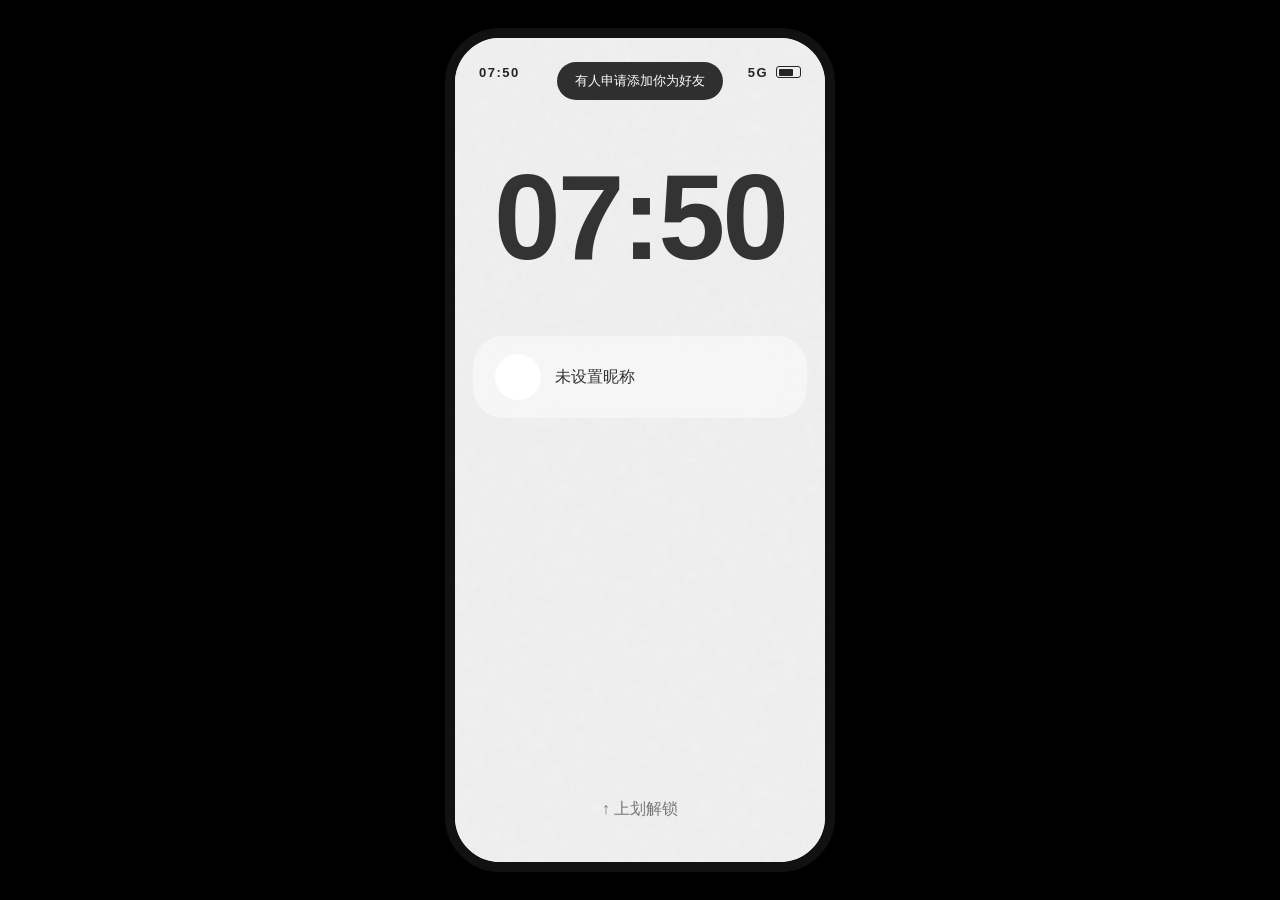
==== commit f8084ff3: "Add files via upload" ====
--- a/index.html
+++ b/index.html
@@ -2,7 +2,19 @@
 <html lang="zh-CN">
 <head>
 <!-- index(307)：拆除多层聊天引擎叠加，普通私聊改为单一自然聊天核心。 -->
-<meta name="apple-mobile-web-app-title" content="斑斑豹">
+<meta name="apple-mobile-web-app-title" content="豹豹机">
+<script id="bb-pwa-path-normalizer-v422">
+(function(){
+  try{
+    var p=location.pathname||"/";
+    var last=p.split("/").pop()||"";
+    if(p.charAt(p.length-1)!=="/" && last.indexOf(".")<0){
+      location.replace(p+"/"+location.search+location.hash);
+    }
+  }catch(_){ }
+})();
+</script>
+
 <script id="bb-early-start-v274">
 (function(){
   "use strict";
@@ -32,24 +44,23 @@
   window.addEventListener("load",function(){tick();setTimeout(function(){clearInterval(timer);},15000);},{once:true});
 })();
 </script>
-<link rel="apple-touch-icon" sizes="180x180" href="./apple-touch-icon.png?v=304">
-<link rel="apple-touch-icon-precomposed" href="./apple-touch-icon.png?v=304">
-<link rel="icon" type="image/png" sizes="512x512" href="./apple-touch-icon.png?v=304">
+<link rel="apple-touch-icon" sizes="180x180" href="./apple-touch-icon.png?v=425">
+<link rel="apple-touch-icon-precomposed" href="./apple-touch-icon.png?v=425">
+<link rel="icon" type="image/png" sizes="512x512" href="./icon-512.png?v=425">
 <meta charset="UTF-8">
-<link rel="preload" href="./app.js?v=421-gesture-20260725-2330" as="script">
+<link rel="preload" href="./app.js?v=425-complete-20260726" as="script">
 
 <meta name="viewport" content="width=device-width, initial-scale=1.0, maximum-scale=1.0, user-scalable=no, viewport-fit=cover">
-<link rel="manifest" href="./baobao-manifest.json?v=420-fastboot-20260725-2323">
-<script id="bb-cache-reset-v420">
+<link rel="manifest" href="./baobao-manifest.json?v=425-complete-20260726">
+<script id="bb-pwa-cache-migrate-v425">
 (function(){
   "use strict";
-  var build="420-fastboot-20260725-2323";
-  try{localStorage.setItem("bb_active_build",build);}catch(_){}
-  if("serviceWorker" in navigator){
-    navigator.serviceWorker.getRegistrations().then(function(list){list.forEach(function(reg){try{reg.unregister();}catch(_){}});}).catch(function(){});
-  }
+  var active="baobao-pwa-v425-complete-20260726";
+  try{localStorage.setItem("bb_active_build","425-complete-20260726");}catch(_){ }
   if("caches" in window){
-    caches.keys().then(function(keys){return Promise.all(keys.map(function(key){return caches.delete(key);}));}).catch(function(){});
+    caches.keys().then(function(keys){
+      return Promise.all(keys.filter(function(k){return k.indexOf("baobao-")===0&&k!==active;}).map(function(k){return caches.delete(k);}));
+    }).catch(function(){});
   }
 })();
 </script>
@@ -59,7 +70,7 @@
 <meta name="apple-mobile-web-app-capable" content="yes">
 <meta name="apple-mobile-web-app-status-bar-style" content="black-translucent">
 
-<title>豹豹机4.9 · 420 快速启动版</title>
+<title>豹豹机 4.9</title>
 
 
 
@@ -511,8 +522,8 @@
   overflow:visible!important;
 }
 </style>
-<link rel="stylesheet" href="./app.css?v=331">
-<script defer src="./app.js?v=421-gesture-20260725-2330"></script>
+<link rel="stylesheet" href="./app.css?v=425-complete-20260726">
+<script defer src="./app.js?v=425-complete-20260726" onerror="document.documentElement.classList.add('bb-app-load-failed')"></script>
 
 
 <style id="bb-chat-message-home-v373">
@@ -1337,8 +1348,25 @@
   z-index:700!important;
 }
 </style>
+
+<style id="bb-pwa-fallback-style-v422">
+#bbPwaLoadFallback{display:none;position:fixed;inset:0;z-index:2147483647;background:#f7f7f7;color:#222;align-items:center;justify-content:center;padding:28px;text-align:center;font:600 16px/1.6 -apple-system,BlinkMacSystemFont,sans-serif}
+#bbPwaLoadFallback .bb-pwa-box{max-width:320px;padding:24px;border-radius:24px;background:#fff;box-shadow:0 14px 50px rgba(0,0,0,.12)}
+html.bb-app-load-failed #bbPwaLoadFallback{display:flex}
+</style>
+<script id="bb-pwa-visible-boot-v425">
+(function(){
+  window.addEventListener("error",function(e){
+    if(e&&e.target&&(e.target.tagName==="SCRIPT"||e.target.tagName==="LINK"))document.documentElement.classList.add("bb-app-load-failed");
+  },true);
+  setTimeout(function(){
+    var phone=document.querySelector(".phone");
+    if(!phone)document.documentElement.classList.add("bb-app-load-failed");
+  },7000);
+})();
+</script>
 </head>
-<body><div id="bbBootMarkV288" style="position:fixed;left:-9999px" aria-hidden="true">288</div>
+<body><div id="bbPwaLoadFallback"><div class="bb-pwa-box">豹豹机资源没有加载成功。请保持联网后重新打开；仍为空白时，删除旧桌面图标，再从 Safari 重新添加。</div></div><div id="bbBootMarkV288" style="position:fixed;left:-9999px" aria-hidden="true">288</div>
 <div class="phone">
 
 <div class="baobao-message-banner" id="baobaoMessageBanner" aria-live="polite">
@@ -3896,6 +3924,20 @@
 })();
 </script>
 
+
+<script id="bb-pwa-register-v425">
+(function(){
+  "use strict";
+  function ready(){
+    if(document.querySelector(".phone"))document.documentElement.classList.remove("bb-app-load-failed");
+    if("serviceWorker" in navigator && location.protocol.indexOf("http")===0){
+      navigator.serviceWorker.register("./sw.js?v=425-complete-20260726",{scope:"./"}).catch(function(error){console.warn("豹豹机 SW 注册失败",error);});
+    }
+  }
+  if(document.readyState==="complete")ready();else window.addEventListener("load",ready,{once:true});
+  window.addEventListener("pageshow",ready);
+})();
+</script>
 </body>
 </html>
 
--- a/app.css
+++ b/app.css
@@ -1,9909 +1,1687 @@
-/* 豹豹机 286：从主 HTML 拆出的完整样式，顺序保持不变。 */
-img{content-visibility:auto;}
-.panel:not(.show),#chatDemo[style*="display: none"],#chatRoom[style*="display: none"]{contain:layout paint style;}
+/* 豹豹机完整样式文件：PWA/主屏幕启动兜底 */
+:root{color-scheme:light;--bb-safe-top:env(safe-area-inset-top,0px);--bb-safe-bottom:env(safe-area-inset-bottom,0px)}
+html,body{margin:0;width:100%;height:100%;min-height:100%;background:#000;overflow:hidden;-webkit-text-size-adjust:100%}
+body{display:flex;align-items:center;justify-content:center;touch-action:none;font-family:-apple-system,BlinkMacSystemFont,"Segoe UI","PingFang SC","Hiragino Sans GB","Microsoft YaHei",sans-serif}
+.phone{position:relative;overflow:hidden;background:#f7f7f7}
+.phone,.screen,#lock,#desktop{box-sizing:border-box}
+img{max-width:100%}
+button,input,textarea,select{font:inherit}
+.hidden{display:none!important}
+html.bb-app-load-failed body::after{content:"豹豹机主程序加载失败，请刷新页面";position:fixed;left:20px;right:20px;top:42%;z-index:2147483647;padding:18px;border-radius:18px;background:#fff;color:#222;text-align:center;box-shadow:0 12px 50px rgba(0,0,0,.25)}
 
 *{box-sizing:border-box;font-family:-apple-system,BlinkMacSystemFont,"SF Pro Display",sans-serif}
-body{margin:0;width:100vw;height:100vh;background:#000;overflow:hidden;display:flex;align-items:center;justify-content:center;touch-action:none}
+html,body{margin:0;width:100%;height:100%;background:#000;overflow:hidden}
+body{display:flex;align-items:center;justify-content:center;touch-action:none}
 .phone{width:min(100vw,390px);height:min(100vh,844px);border:10px solid #111;border-radius:55px;overflow:hidden;position:relative;background:#fff;box-shadow:0 20px 60px rgba(0,0,0,.25)}
-.screen{width:100%;height:100%;position:absolute;top:0;left:0;background-size:cover;background-position:center}
-.lock{color:#333;text-align:center;padding-top:110px;z-index:2}
-.lock .time{font-size:70px;font-weight:600}
-.lock .date{font-size:18px;margin-top:10px}
-.lock-card{margin:50px auto;background:rgba(255,255,255,.4);backdrop-filter:blur(25px);width:80%;padding:18px;border-radius:20px;display:flex;align-items:center;gap:14px;text-align:left}
-.lock-avatar{width:46px;height:46px;border-radius:50%;background:#fff;display:flex;align-items:center;justify-content:center;font-size:22px;flex-shrink:0;overflow:hidden}
-.unlock{position:absolute;bottom:45px;width:100%;font-size:15px;color:#555}
-.desktop{color:#333}
-.dynamic{position:absolute;top:18px;left:50%;transform:translateX(-50%);width:120px;height:32px;background:#000;border-radius:20px;z-index:3}
-.time{text-align:center;font-size:62px;font-weight:600;padding-top:65px}
-.date{text-align:center;font-size:17px;margin-bottom:6px}
-.status{text-align:center;font-size:13px;color:#666;margin-bottom:14px}
-.desk-scroll{padding:0 22px;height:100%;overflow:hidden;position:relative}
-.widget{background:rgba(255,255,255,.45);backdrop-filter:blur(20px);border-radius:18px;padding:16px;margin:14px 0}
-.avatar-box{display:flex;align-items:center;gap:15px}
-.avatar-box .avatar,.avatar-box>div:last-child,.ins{cursor:pointer}
-.avatar{width:68px;height:68px;border-radius:50%;background:#fff;display:flex;align-items:center;justify-content:center;font-size:32px;overflow:hidden}
-.name{font-size:19px;font-weight:600}.small{font-size:13px;color:#777}
-.ins{text-align:center;letter-spacing:2px;font-size:14px}
-.pages-viewport{overflow:hidden;position:relative}
-.pages-container{display:flex;width:100%;will-change:transform}
-.apps-page{min-width:100%;display:grid;grid-template-columns:repeat(4,1fr);gap:22px 12px;margin-top:8px;padding-bottom:10px}
-.app{text-align:center;font-size:12px;user-select:none;-webkit-user-select:none;touch-action:manipulation}
-.icon{width:58px;height:58px;border-radius:16px;background:rgba(255,255,255,.6);display:flex;align-items:center;justify-content:center;font-size:28px;margin:auto;margin-bottom:5px;overflow:hidden}
-.icon img,.avatar img,.app img{-webkit-touch-callout:none !important;-webkit-user-drag:none !important;pointer-events:none;user-select:none;-webkit-user-select:none}
-.dots{display:flex;justify-content:center;gap:6px;margin-bottom:6px}
-.dot{width:6px;height:6px;border-radius:50%;background:rgba(0,0,0,.25)}
-.dot.active{background:rgba(0,0,0,.6)}
-.dock{position:absolute;bottom:25px;left:50%;transform:translateX(-50%);width:88%;height:82px;border-radius:25px;background:rgba(255,255,255,.5);display:flex;justify-content:space-around;align-items:center;z-index:2}
-.dock-icon{text-align:center;font-size:26px;line-height:22px}
-.dock small{font-size:11px}
-.home{position:absolute;bottom:8px;left:50%;transform:translateX(-50%);width:120px;height:5px;background:#111;border-radius:5px;z-index:4}
-.hidden{display:none}
-
-.panel{
-position:absolute;inset:0;background-image:url('[data-uri]');background-size:cover;background-position:center;
-padding:70px 25px 25px;display:none;z-index:5;color:#333;overflow-y:auto
-}
-/* textEdit 面板可能从 chat-demo（z-index:30）/ chat-room（z-index:40）内部打开，需要盖在它们上面 */
-#textEdit{z-index:45}
-/* chatSettingsPanel / dualAvatarPanel 从 chat-room（z-index:40）内部打开，同样需要盖在它上面 */
-#chatSettingsPanel{z-index:60}
-#dualAvatarPanel{z-index:61}
-.panel h2{margin-top:0}
-.panel .close-btn{position:absolute;top:22px;right:22px;font-size:22px;cursor:pointer}
-.card{
-background:rgba(255,255,255,.45);backdrop-filter:blur(25px);
-border-radius:18px;padding:18px;margin:15px 0
-}
-.option{
-background:rgba(255,255,255,.6);padding:14px;border-radius:14px;margin-top:10px;cursor:pointer;text-align:center
-}
-.upload-avatar-preview{width:70px;height:70px;border-radius:50%;background:#fff;margin:10px auto;display:flex;align-items:center;justify-content:center;font-size:30px;overflow:hidden}
-.field-label{font-size:13px;color:#777;margin-bottom:6px}
-input[type=text]{width:100%;padding:10px;border-radius:10px;border:1px solid #ddd;font-size:15px;margin-bottom:10px}
-.btn{background:#333;color:#fff;padding:10px 18px;border-radius:12px;text-align:center;cursor:pointer;display:inline-block;font-size:14px}
-.btn.secondary{background:rgba(255,255,255,.7);color:#333}
-.hidden-input{display:none}
-
-/* ===== iOS 风格设置页 ===== */
-.panel.ios-settings{
-  background:#f2f2f7;
-  padding:60px 16px 30px;
-  color:#1c1c1e;
-}
-.ios-back{
-  position:absolute;top:20px;left:16px;font-size:30px;line-height:1;
-  color:#1c1c1e;cursor:pointer;font-weight:400;
-}
-.ios-settings h1{
-  font-size:32px;font-weight:800;margin:8px 0 16px;
-}
-.ios-search{
-  display:flex;align-items:center;gap:8px;
-  background:rgba(118,118,128,.12);border-radius:14px;
-  padding:10px 14px;margin-bottom:18px;
-}
-.ios-search span{opacity:.6;font-size:15px}
-.ios-search input{
-  border:none;background:transparent;outline:none;
-  font-size:15px;flex:1;color:#1c1c1e;
-}
-.ios-profile-card{
+.screen{width:100%;height:100%;position:absolute;inset:0;background-size:cover;background-position:center}
+.hidden{display:none!important}
+.lock{color:#333;text-align:center;padding-top:110px;z-index:2;background:#f7f7f7}
+.lock .time{font-size:clamp(86px,22vw,120px);font-weight:800;letter-spacing:-3px}
+.lock-card{width:calc(100% - 36px);margin:50px auto;background:rgba(255,255,255,.45);backdrop-filter:blur(25px);padding:18px 22px;border-radius:30px;min-height:78px;display:flex;align-items:center;gap:14px;text-align:left}
+.lock-avatar{width:46px;height:46px;border-radius:50%;background:#fff;overflow:hidden;flex-shrink:0}
+.unlock{position:absolute;bottom:42px;width:100%;font-size:16px;color:#777;pointer-events:auto}
+.mini-phone-statusbar{position:absolute;top:20px;left:24px;right:24px;height:28px;display:flex;align-items:center;justify-content:space-between;color:#252525;z-index:3;pointer-events:none;font-size:13px;font-weight:600;letter-spacing:1.5px}
+.mini-status-right{display:flex;align-items:center;gap:8px}.mini-battery{width:25px;height:12px;border:1.6px solid currentColor;border-radius:3px;position:relative;padding:1.5px}.mini-battery-level{display:block;width:70%;height:100%;background:currentColor;border-radius:1px}
+.passcode-overlay{position:absolute;inset:0;background:rgba(20,20,20,.6);backdrop-filter:blur(8px);z-index:10;display:none;flex-direction:column;align-items:center;justify-content:center;color:#fff}.passcode-overlay.show{display:flex}
+
+
+
+/* 第二页专属 hero 组件：默认隐藏，仅在桌面第二页（page-two-mode）显示 */
+#p2hWrap{display:none}
+html body #desktop.page-two-mode #p2hWrap{
+  display:block;
+  margin:14px 0 18px;
+}
+html body #desktop.page-two-mode .desk-scroll>#clock,
+html body #desktop.page-two-mode .desk-scroll>#desktopNote,
+html body #desktop.page-two-mode .desk-scroll>.avatar-box,
+html body #desktop.page-two-mode .desk-scroll>#deskIns{
+  display:none!important;height:0!important;margin:0!important;padding:0!important;overflow:hidden!important;
+}
+.p2h-battery{
+  display:flex;align-items:center;justify-content:space-between;gap:10px;
+  background:rgba(255,255,255,.58);backdrop-filter:blur(18px);-webkit-backdrop-filter:blur(18px);
+  border-radius:26px;padding:14px 18px;margin-bottom:12px;color:#222;
+}
+.p2h-battery-label{font-size:15px;font-weight:600;opacity:.92}
+.p2h-battery-pct{font-size:22px;font-weight:800;margin-top:2px}
+.p2h-ring{width:34px;height:34px;transform:rotate(-90deg)}
+.p2h-ring-bg{fill:none;stroke:rgba(34,34,34,.20);stroke-width:3}
+.p2h-ring-fg{fill:none;stroke:#222;stroke-width:3;stroke-linecap:round;stroke-dasharray:100.5;stroke-dashoffset:70;transition:stroke-dashoffset .6s ease}
+.p2h-card{
   display:flex;align-items:center;gap:14px;
-  background:#fff;border-radius:18px;padding:16px;
-  margin-bottom:18px;cursor:pointer;backdrop-filter:none;
-}
-.ios-profile-avatar{
-  width:56px;height:56px;border-radius:50%;background:#f0f0f0;
-  display:flex;align-items:center;justify-content:center;
-  font-size:26px;overflow:hidden;flex-shrink:0;
-}
-.ios-profile-name{font-size:20px;font-weight:700}
-.ios-profile-sub{font-size:13px;color:#8e8e93;margin-top:2px}
-.ios-profile-card .ios-row-chevron{margin-left:auto}
-.ios-group{
-  background:#fff;border-radius:18px;overflow:hidden;margin-bottom:18px;
-}
-.ios-row{
-  display:flex;align-items:center;gap:0;padding:14px 16px;
-  border-bottom:1px solid rgba(60,60,67,.1);cursor:pointer;
-}
-.ios-group .ios-row:last-child{border-bottom:none}
-.ios-row-icon{
-  display:none;
-}
-.ios-row-label{font-size:16px;font-weight:600;flex:1}
-.ios-row-desc{font-size:12px;color:#8e8e93;font-weight:400;margin-top:2px}
-.ios-row-chevron{color:#c7c7cc;font-size:20px}
-.ios-row-toggle{cursor:default}
-.ios-switch{position:relative;display:inline-block;width:46px;height:27px;flex-shrink:0}
-.ios-switch input{opacity:0;width:0;height:0;position:absolute}
-.ios-switch-track{
-  position:absolute;inset:0;background:#e5e5ea;border-radius:16px;
-  transition:.2s;cursor:pointer;
-}
-.ios-switch-track::before{
-  content:"";position:absolute;left:2px;top:2px;width:23px;height:23px;
-  background:#fff;border-radius:50%;transition:.2s;box-shadow:0 2px 4px rgba(0,0,0,.2);
-}
-.ios-switch input:checked + .ios-switch-track{background:#34c759}
-.ios-switch input:checked + .ios-switch-track::before{transform:translateX(19px)}
-
-/* ===== 锁屏密码键盘 ===== */
-.passcode-overlay{
-  position:absolute;inset:0;background:rgba(20,20,20,.6);backdrop-filter:blur(8px);
-  z-index:10;display:none;flex-direction:column;align-items:center;justify-content:center;color:#fff;
-}
-.passcode-overlay.show{display:flex}
-.passcode-title{font-size:16px;margin-bottom:22px;opacity:.9}
-.passcode-dots{display:flex;gap:18px;margin-bottom:34px}
-.passcode-dot{width:13px;height:13px;border-radius:50%;border:1.5px solid #fff;background:transparent;transition:.15s}
-.passcode-dot.filled{background:#fff}
-.passcode-dot.error{border-color:#ff453a;background:#ff453a}
-.passcode-keys{display:grid;grid-template-columns:repeat(3,78px);gap:22px}
-.passcode-key{width:78px;height:78px;border-radius:50%;background:rgba(255,255,255,.14);
-  display:flex;align-items:center;justify-content:center;font-size:24px;color:#fff;cursor:pointer;user-select:none}
-.passcode-key:active{background:rgba(255,255,255,.3)}
-.passcode-key.empty{visibility:hidden;cursor:default}
-.passcode-cancel-key{font-size:18px;background:rgba(255,255,255,.14)}
-.passcode-cancel{margin-top:34px;font-size:16px;opacity:.75;cursor:pointer}
-
-/* ===== 聊天气泡 / 输入栏 ===== */
-.chat-msgs{position:absolute;top:80px;left:15px;right:15px;bottom:150px;overflow-y:auto}
-.bubble{background:#eee;color:#222;padding:10px 14px;border-radius:16px;margin:8px 0;
-  max-width:55%;width:fit-content;font-size:14px;line-height:1.4;word-break:break-word}
-.bubble.me{background:#ededf0;margin-left:auto}
-.bubble.ai{background:#f2f2f2;box-shadow:none}
-.bubble img{max-width:100%;border-radius:10px;display:block}
-.bubble-speak{margin-left:8px;cursor:pointer;font-size:13px;opacity:.55}
-.chat-input-bar{position:absolute;bottom:15px;left:15px;right:15px;display:flex;gap:8px;align-items:center}
-.chat-input-bar input{flex:1;border:1px solid #ddd;border-radius:20px;padding:10px 16px;font-size:15px;outline:none}
-.chat-send-btn{background:#333;color:#fff;border:none;border-radius:20px;padding:10px 18px;font-size:14px;cursor:pointer}
-
-/* ===== 预设标签 / 次要按钮 ===== */
-.option.secondary-option{background:rgba(255,255,255,.4);font-size:13px;padding:10px;margin-top:8px}
-.preset-chip-wrap{display:flex;flex-wrap:wrap;margin-top:8px}
-.preset-chip{
-  display:inline-flex;align-items:center;gap:6px;
-  background:rgba(255,255,255,.7);padding:6px 12px;border-radius:14px;
-  font-size:13px;margin:3px 6px 3px 0;cursor:pointer;color:#333;
-}
-.preset-chip b{font-weight:400;opacity:.5;font-size:11px;padding:2px}
-
-.chat-demo{position:absolute;inset:0;background:#f7f7f7;z-index:30;display:none;padding:55px 18px 20px}
-.chat-top{display:flex;justify-content:space-between;font-size:24px;font-weight:700}
-.chat-list-card{background:white;border-radius:18px;padding:15px;margin-top:20px}
-.chat-row{padding:15px 0;border-bottom:1px solid #eee}
-.chat-room{position:absolute;inset:0;background:white;z-index:40;display:none;padding:55px 15px}
-.chat-head{display:flex;justify-content:space-between;font-weight:700;font-size:20px}.app-back{cursor:pointer;font-size:28px}
-.tool-box{position:absolute;bottom:80px;left:15px;right:15px;background:white;border-radius:25px;padding:20px;display:grid;grid-template-columns:repeat(4,1fr);gap:20px}
-.tool-item{text-align:center;font-size:13px}
-.state-card{position:absolute;inset:70px 30px auto 30px;background:white;border-radius:22px;padding:20px;display:none;z-index:50}
-.state-card-backdrop{position:absolute;inset:0;background:rgba(0,0,0,.15);z-index:49;display:none}
-.state-card-close{position:absolute;top:12px;right:16px;font-size:22px;line-height:1;color:#999;cursor:pointer}
-.state-line{display:flex;justify-content:space-between;margin:15px 0}
-
-/* ===== 底部四栏 Tabbar (聊天/创建人设/朋友圈/我的) ===== */
-.app-tab-content{position:absolute;top:55px;left:0;right:0;bottom:78px;overflow-y:auto;padding:0 18px}
-.app-tabbar{position:absolute;left:0;right:0;bottom:0;height:78px;background:rgba(255,255,255,.92);
-  backdrop-filter:blur(20px);display:flex;border-top:1px solid #eee;padding-bottom:14px;z-index:2}
-.app-tabbar-item{flex:1;text-align:center;font-size:11px;color:#999;cursor:pointer;padding-top:10px}
-.app-tabbar-item .tb-icon{font-size:22px;display:block;margin-bottom:2px}
-.app-tabbar-item.active{color:#1c1c1e;font-weight:700}
-
-/* 好友主页（Instagram 风格） */
-.ig-profile-top{display:flex;align-items:center;gap:22px;margin-top:15px}
-.ig-avatar{width:78px;height:78px;border-radius:50%;background:#eee;overflow:hidden;flex-shrink:0;
-  display:flex;align-items:center;justify-content:center;font-size:34px}
-.ig-avatar img{width:100%;height:100%;object-fit:cover}
-.ig-stats{display:flex;flex:1;justify-content:space-around;text-align:center}
-.ig-stats b{display:block;font-size:19px}
-.ig-stats span{font-size:13px;color:#555}
-.ig-handle{font-size:16px;font-weight:700;margin-top:14px}
-.ig-btn-row{display:flex;gap:10px;margin-top:14px}
-.ig-btn{flex:1;background:#eee;border-radius:10px;padding:10px;text-align:center;font-weight:700;cursor:pointer}
-.ig-btn-add{width:44px;background:#eee;border-radius:10px;display:flex;align-items:center;justify-content:center;cursor:default}
-.ig-search{display:flex;align-items:center;gap:8px;color:#999;margin-top:16px;font-size:14px}
-.ig-moment-row{display:flex;justify-content:space-between;padding:14px 0;border-top:1px solid #eee;margin-top:10px}
-.ig-moment-row small{color:#aaa}
-
-/* 联系人 */
-.contacts-head{font-size:30px;font-weight:800;margin-top:15px}
-.tab-head-row{display:flex;align-items:center;gap:8px}
-.tab-head-row .contacts-head{margin-top:0}
-.tab-back-btn{font-size:28px;line-height:1;cursor:pointer;color:#1c1c1e;padding:6px 4px 6px 0}
-.contacts-quickrow{display:grid;grid-template-columns:repeat(4,1fr);gap:8px;margin-top:20px}
-.contacts-quick-item{text-align:center;font-size:13px;display:flex;flex-direction:column;align-items:center}
-.contacts-quick-name{font-size:12px;color:#333;margin-top:6px;max-width:100%;min-height:15px;
-  overflow:hidden;text-overflow:ellipsis;white-space:nowrap}
-.contacts-quick-avatar{width:76px;height:76px;border-radius:50%;background:#eee;overflow:hidden;
-  display:flex;align-items:center;justify-content:center;font-size:30px;flex-shrink:0}
-.contacts-quick-avatar img{width:100%;height:100%;object-fit:cover}
-.contacts-quick-avatar.persona-quick-avatar{cursor:pointer}
-.contacts-add-circle{width:76px;height:76px;border-radius:50%;background:#eee;display:flex;
-  align-items:center;justify-content:center;font-size:30px;cursor:pointer;flex-shrink:0}
-.contacts-group-label{font-size:14px;color:#999;margin-top:22px}
-.contacts-list-item{display:flex;align-items:center;gap:14px;background:white;border-radius:16px;
-  padding:14px;margin-top:10px;cursor:pointer}
-.contacts-list-avatar{width:48px;height:48px;border-radius:50%;background:#eee;overflow:hidden;flex-shrink:0;
-  display:flex;align-items:center;justify-content:center;font-size:22px}
-.contacts-list-avatar img{width:100%;height:100%;object-fit:cover}
-.contacts-list-name{font-size:16px;color:#1c1c1e;font-weight:500;flex:1;overflow:hidden;text-overflow:ellipsis;white-space:nowrap}
-.archive-contact-list{padding-bottom:20px}
-
-
-/* 朋友圈 */
-.discover-head{display:flex;justify-content:space-between;align-items:center;font-size:24px;font-weight:800;margin-top:15px}
-.discover-post{margin-top:10px}
-.discover-post-img{width:100%;border-radius:4px;display:block;position:relative}
-.discover-post-img img{width:100%;display:block;border-radius:4px}
-.discover-badge{position:absolute;right:12px;bottom:-22px;width:56px;height:56px;border-radius:12px;
-  overflow:hidden;border:3px solid #fff;background:#eee}
-.discover-badge img{width:100%;height:100%;object-fit:cover}
-.discover-name{position:absolute;left:14px;bottom:26px;color:#fff;font-size:22px;font-weight:800;text-shadow:0 1px 6px rgba(0,0,0,.5)}
-.discover-caption{margin-top:30px;color:#666;font-size:15px}
-
-/* 我的 */
-.me-card{display:flex;align-items:center;gap:16px;background:white;border-radius:18px;padding:18px;margin-top:18px;cursor:pointer}
-.me-avatar{width:64px;height:64px;border-radius:50%;background:#eee;overflow:hidden;flex-shrink:0;
-  display:flex;align-items:center;justify-content:center;font-size:28px}
-.me-avatar img{width:100%;height:100%;object-fit:cover}
-.me-name{font-size:22px;font-weight:800}
-.me-id{font-size:13px;color:#999;margin-top:2px}
-
-.page2-only{
-  padding-top:0 !important;
-  margin-top:0 !important;
-  align-content:start;
-}
-
-/* v4.9 framework fixes */
-.desktop.page-two-mode .desk-scroll > .date,
-.desktop.page-two-mode .desk-scroll > .time,
-.desktop.page-two-mode .desk-scroll > .status,
-.desktop.page-two-mode .desk-scroll > .widget,
-.desktop.page-two-mode .desk-scroll > .desktop-note{
-  display:none;
-}
-.desktop.page-two-mode .pages-viewport{
-  padding-top:95px;
-}
-.dynamic{
-  pointer-events:none;
-}
-.desktop .time{
-  padding-top:88px;
-}
-
-/* Chat new conversation style */
-.chat-room .chat-msgs:empty{display:block}
-.chat-room{background:#fff}
-
-/* 私聊页头部头像 */
-.chat-head-back{font-size:26px;width:26px;flex-shrink:0}
-.chat-head-info{display:flex;align-items:center;gap:8px;flex:1;justify-content:center;overflow:hidden;min-width:0}
-.chat-head-avatar{width:30px;height:30px;border-radius:50%;background:#eee;overflow:hidden;flex-shrink:0}
-.chat-head-avatar img{width:100%;height:100%;object-fit:cover}
-.chat-head-name{font-size:16px;font-weight:600;white-space:nowrap;overflow:hidden;text-overflow:ellipsis}
-.chat-head-actions{display:flex;align-items:center;gap:14px;flex-shrink:0}
-.chat-head-icon-btn{font-size:22px;line-height:1;color:#333;cursor:pointer;width:24px;text-align:center;flex-shrink:0}
-.msg-time{text-align:center;font-size:11px;color:#bbb;margin:10px 0 2px}
-.chat-tool-btn{width:26px;height:26px;display:flex;align-items:center;justify-content:center;color:#333;flex-shrink:0;cursor:pointer}
-.chat-reply-btn{width:34px;height:34px;border-radius:50%;background:#eee;display:flex;align-items:center;justify-content:center;
-  font-size:18px;color:#333;cursor:pointer;flex-shrink:0;transition:transform .3s}
-.chat-reply-btn.loading{animation:chatReplySpin 1s linear infinite}
-
-/* ===== 心声面板：随人设变化的资料卡弹层（仅私聊内） ===== */
-.inner-voice-overlay{
-  position:absolute;inset:0;z-index:50;display:none;
-  align-items:center;justify-content:center;
-  background:rgba(20,20,20,.45);backdrop-filter:blur(10px);
-  padding:40px 20px;
-}
-.inner-voice-overlay.show{display:flex}
-.inner-voice-card{
-  width:100%;max-width:420px;max-height:100%;overflow-y:auto;
-  background:#fff;border-radius:22px;padding:34px 22px 26px;
-  text-align:center;box-shadow:0 20px 50px rgba(0,0,0,.3);
-}
-.inner-voice-avatar{
-  width:96px;height:96px;border-radius:50%;background:#eee;margin:0 auto 18px;
-  overflow:hidden;display:flex;align-items:center;justify-content:center;font-size:40px;
-}
-.inner-voice-avatar img{width:100%;height:100%;object-fit:cover}
-.inner-voice-follow-btn{
-  display:inline-block;background:#1c1c1e;color:#fff;font-size:14px;
-  padding:8px 26px;border-radius:20px;cursor:pointer;margin-bottom:22px;user-select:none;
-}
-.inner-voice-follow-btn.followed{background:#c7c7cc;color:#1c1c1e}
-.inner-voice-section-label{font-size:12px;color:#bbb;letter-spacing:1px;margin:18px 0 8px}
-.inner-voice-title{font-size:20px;font-weight:700;color:#1c1c1e;margin-bottom:6px}
-.inner-voice-tags{font-size:13px;color:#999;margin-bottom:14px}
-.inner-voice-quote{font-size:15px;color:#333;font-weight:600;margin-bottom:14px;line-height:1.6}
-.inner-voice-body{font-size:14px;color:#555;line-height:1.8;margin-bottom:6px;text-align:left}
-.inner-voice-other-line{font-size:14px;color:#555;margin-bottom:6px}
-.inner-voice-sign{font-size:13px;color:#999;margin-bottom:16px}
-.inner-voice-divider{border:none;border-top:1px dashed #ddd;margin:16px 0}
-.inner-voice-final{font-size:14px;color:#555;line-height:1.8;text-align:left}
-.inner-voice-row:empty{display:none}
-.chat-head-icon-btn.iv-loading{animation:ivPulse 1s ease-in-out infinite}
-@keyframes ivPulse{0%,100%{opacity:1}50%{opacity:.35}}
-@keyframes chatReplySpin{from{transform:rotate(0)}to{transform:rotate(360deg)}}
-
-/* 私聊气泡双方头像 */
-.msg-row{display:flex;align-items:flex-end;gap:8px;margin:8px 0}
-.msg-row.me{flex-direction:row-reverse}
-.msg-row .msg-avatar{width:30px;height:30px;border-radius:50%;background:#eee;overflow:hidden;flex-shrink:0}
-.msg-row .msg-avatar img{width:100%;height:100%;object-fit:cover}
-.msg-row .bubble{margin:0}
-
-/* Chat 首页：聊天列表缓存 */
-.chat-recent-list{margin-top:6px}
-.chat-recent-item{display:flex;align-items:center;gap:12px;background:#fff;border-radius:16px;padding:12px 14px;margin-top:10px;cursor:pointer}
-.chat-recent-avatar{width:48px;height:48px;border-radius:50%;background:#eee;overflow:hidden;flex-shrink:0;display:flex;align-items:center;justify-content:center;font-size:20px}
-.chat-recent-avatar img{width:100%;height:100%;object-fit:cover}
-.chat-recent-info{flex:1;min-width:0}
-.chat-recent-name{font-size:15px;font-weight:700;color:#1c1c1e}
-.chat-recent-last{font-size:13px;color:#999;margin-top:2px;white-space:nowrap;overflow:hidden;text-overflow:ellipsis}
-.chat-recent-empty{font-size:13px;color:#bbb;text-align:center;padding:30px 0}
-
-html, body {
-  overscroll-behavior: none;
-  touch-action: manipulation;
-  -webkit-user-select: none;
-}
-button, .back-btn, [onclick] {
-  touch-action: manipulation;
-  -webkit-tap-highlight-color: transparent;
-}
-
-html, body, .phone, .screen, #chatRoom{max-width:100%;overflow-x:hidden !important;}
-#chatRoom .chat-msgs{
-  overflow-y:auto !important;
-  overflow-x:hidden !important;
-  overscroll-behavior-x:none !important;
-  touch-action:pan-y !important;
-  -webkit-overflow-scrolling:touch;
-}
-#chatRoom .msg-row,
-#chatRoom .msg-content-wrap,
-#chatRoom .bubble,
-#chatRoom .msg-recalled-original,
-#chatRoom .bb-auto-card,
-#chatRoom .bb-transfer-card,
-#chatRoom .bb-ar-memory-card,
-#chatRoom .bb-html-card-host,
-#chatRoom .bb-msg-quote,
-#chatRoom .bb-msg-quote-text{
-  max-width:100% !important;
-  min-width:0 !important;
-  box-sizing:border-box;
-  overflow-wrap:anywhere !important;
-  word-break:break-word !important;
-}
-#chatRoom .msg-row{width:100%;overflow:hidden;}
-#chatRoom #chatMsgs img{max-width:100%;height:auto;display:block;}
-
-/* 锁屏全屏自适应 */
-.phone.fullscreen-mode .lock .time,
-body.fullscreen-mode .lock .time {
-  font-size: clamp(70px, 11vw, 110px);
-}
-
-.phone.fullscreen-mode .lock .date,
-body.fullscreen-mode .lock .date {
-  font-size: clamp(18px, 2.5vw, 26px);
-}
-
-.phone.fullscreen-mode .lock-card,
-body.fullscreen-mode .lock-card {
-  width: min(80%, 520px);
-  padding: 26px;
-  border-radius: 28px;
-  gap: 22px;
-}
-
-.phone.fullscreen-mode .lock-avatar,
-body.fullscreen-mode .lock-avatar {
-  width: 72px;
-  height: 72px;
-  font-size: 32px;
-}
-
-.phone.fullscreen-mode .unlock,
-body.fullscreen-mode .unlock {
-  bottom: 65px;
-  font-size: 18px;
-}
-
-/* 小手机锁屏优化 */
-.lock .time {
-  font-size: clamp(86px, 22vw, 120px) !important;
-  font-weight: 800;
-  letter-spacing: -3px;
-}
-
-.lock .date {
-  margin-top: -8px;
-  font-size: 20px !important;
-  font-weight: 600;
-}
-
-.lock-card {
-  width: calc(100% - 36px) !important;
-  margin-left: auto;
-  margin-right: auto;
-  border-radius: 30px !important;
-  padding: 18px 22px !important;
-  min-height: 78px;
-}
-
-.unlock {
-  bottom: 42px !important;
-  font-size: 16px !important;
-  opacity: .65;
-}
-
-/* 去掉上下浮动感 */
-.lock-card {
-  transform: none !important;
-}
-
-/* Chat首页升级为p2微信个人主页布局 */
-.wechat-profile-card{
- background:#fff;border-radius:20px;padding:18px;margin-top:20px;
- box-shadow:0 2px 8px rgba(0,0,0,.04);
-}
-.wechat-avatar{
- width:82px;height:82px;border-radius:50%;background:#eee;
- display:flex;align-items:center;justify-content:center;font-size:42px;
- margin-bottom:12px;cursor:pointer;
-}
-.wechat-stats{display:flex;justify-content:space-around;text-align:center;margin-top:-70px;margin-left:100px;margin-bottom:25px}
-.wechat-stats b{display:block;font-size:22px}
-.wechat-stats span{font-size:13px;color:#777}
-.wechat-id{font-weight:700;font-size:17px;margin:8px 0}
-.wechat-actions{display:flex;gap:10px}
-.wechat-actions div{
- flex:1;background:#f1f1f1;border-radius:12px;padding:11px;
- text-align:center;font-weight:700;cursor:pointer
-}
-.wechat-search{margin-top:16px;color:#999;background:#f7f7f7;border-radius:12px;padding:10px}
-.wechat-list{margin-top:18px}
-
-.desktop-note{
- text-align:center;
- font-size:14px;
- letter-spacing:2px;
- color:#666;
- line-height:1.8;
- margin:8px auto 18px;
- cursor:pointer;
- padding:4px 10px;
-}
-
-/* Memory Board 大组件：第二页照片组件在App上方，接近拍立得卡片效果 */
-.photo-widget{
- display:none;
- padding:20px 10px 0;
- margin-top:0;
-}
-.desktop.page-two-mode .photo-widget{display:block;}
-
-.desktop.page-two-mode .pages-viewport{
- order:2;
-}
-.desktop.page-two-mode .photo-widget{
- order:1;
-}
-
-.photo-widget-title{
- font-size:15px;
- letter-spacing:4px;
- color:#777;
- margin:0 0 14px 8px;
-}
-
-.photo-widget-grid{
- display:flex;
- gap:12px;
- justify-content:center;
- align-items:flex-start;
-}
-
-.photo-slot{
- width:32.5%;
- height:125px;
- background:rgba(255,255,255,.88);
- border-radius:8px;
- padding:6px 6px 24px;
- display:flex;
- align-items:center;
- justify-content:center;
- flex-direction:column;
- color:#999;
- overflow:hidden;
- cursor:pointer;
- box-shadow:0 8px 20px rgba(0,0,0,.08);
- position:relative;
-}
-
-.photo-slot:nth-child(1){transform:rotate(-5deg);}
-.photo-slot:nth-child(2){transform:translateY(10px);}
-.photo-slot:nth-child(3){transform:rotate(5deg);}
-
-.photo-slot:after{
- content:"MEMORY";
- position:absolute;
- bottom:8px;
- left:10px;
- font-size:8px;
- letter-spacing:2px;
- color:#777;
-}
-
-.photo-slot img{
- width:100%;
- height:100%;
- object-fit:cover;
- border-radius:4px;
-}
-
-.photo-slot span{
- display:none;
-}
-
-/* 第二页布局：组件在上，APP区域在下 */
-.desktop.page-two-mode .desk-scroll{
- display:flex;
- flex-direction:column;
- padding-top:70px;
-}
-.desktop.page-two-mode .pages-viewport{
- margin-top:15px;
-}
-.desktop.page-two-mode .dots{
- margin-top:15px;
-}
-
-/* Memory卡片顶部装饰升级：参考装饰搜索栏风格 */
-.photo-slot:before{
- content:"";
- position:absolute;
- top:-12px;
- width:52px;
- height:18px;
- background:rgba(255,255,255,.65);
- border:1px solid rgba(0,0,0,.05);
- transform:rotate(-4deg);
- z-index:2;
-}
-.photo-slot:nth-child(1):before{left:18px;}
-.photo-slot:nth-child(2):before{left:50%;transform:translateX(-50%) rotate(3deg);}
-.photo-slot:nth-child(3):before{right:18px;transform:rotate(5deg);}
-
-.photo-slot:global{position:relative;}
-
-.photo-widget{
- position:relative;
-}
-.photo-widget:after{
- content:"    ";
- position:absolute;
- right:18px;
- top:-6px;
- font-size:18px;
- letter-spacing:8px;
- color:rgba(255,255,255,.75);
- pointer-events:none;
-}
-
-.photo-slot:hover{
- transform:translateY(-4px) rotate(0deg);
- transition:.25s;
-}
-
-
-/* Memory Board 顶部胶囊装饰 */
-.memory-top-pill{
-  width:86%;
-  height:58px;
-  margin:0 auto 18px;
-  border-radius:32px;
-  background:rgba(255,255,255,.42);
-  backdrop-filter:blur(18px);
+  background:rgba(255,255,255,.58);backdrop-filter:blur(18px);-webkit-backdrop-filter:blur(18px);
+  border-radius:26px;padding:14px 16px;color:#222;cursor:pointer;
+  transition:background .3s ease;
+}
+.p2h-card.has-message{background:rgba(255,255,255,.62)}
+.p2h-avatar{
+  width:56px;height:56px;border-radius:50%;flex-shrink:0;overflow:hidden;
+  background:rgba(255,255,255,.3);display:flex;align-items:center;justify-content:center;
+  font-size:20px;font-weight:700;color:#222;
+}
+.p2h-avatar img{width:100%;height:100%;object-fit:cover}
+.p2h-mid{flex:1;min-width:0}
+.p2h-preview{
+  font-size:14px;line-height:1.35;opacity:.95;
+  white-space:nowrap;overflow:hidden;text-overflow:ellipsis;
+}
+.p2h-card.has-message .p2h-preview{opacity:1;font-weight:600}
+.p2h-row2{display:flex;align-items:center;gap:10px;margin-top:6px;font-size:12.5px;opacity:.8}
+.p2h-weather{text-align:right;flex-shrink:0}
+.p2h-temp{font-size:22px;font-weight:800}
+.p2h-wtext{font-size:12px;opacity:.85;margin-top:2px}
+
+/* 第二页复古资料卡组件：头像可换、文字可改，不影响第一页与底栏 */
+html body #desktop.page-two-mode .pages-viewport{
+  height:430px!important;
+  min-height:430px!important;
+  overflow:visible!important;
+}
+html body #desktop.page-two-mode .pages-container{
+  height:430px!important;
+  min-height:430px!important;
+  overflow:visible!important;
+}
+html body #desktop.page-two-mode .apps-page.page2-only{
+  grid-auto-flow:row!important;
+  align-content:start!important;
+  height:430px!important;
+  min-height:430px!important;
+  overflow:visible!important;
+  padding-bottom:0!important;
+}
+html body #desktop.page-two-mode .p2-profile-widget{
+  grid-column:1 / -1!important;
+  position:relative!important;
+  width:calc(100% - 8px)!important;
+  min-width:0!important;
+  height:176px!important;
+  margin:4px 4px 0!important;
+  border-radius:25px!important;
+  overflow:hidden!important;
+  color:#555!important;
+  background:
+    radial-gradient(circle at 18px 18px,rgba(255,255,255,.68) 0 3px,transparent 3.5px) 0 0/28px 28px,
+    linear-gradient(180deg,rgba(247,247,247,.95),rgba(233,233,233,.82))!important;
+  border:1px solid rgba(255,255,255,.95)!important;
+  box-shadow:0 10px 26px rgba(55,55,55,.08)!important;
+  -webkit-backdrop-filter:blur(18px)!important;
+  backdrop-filter:blur(18px)!important;
+  z-index:22!important;
+  touch-action:manipulation!important;
+  -webkit-tap-highlight-color:transparent!important;
+}
+.p2-profile-top{
+  position:relative;
+  z-index:3;
+  height:35px;
   display:flex;
   align-items:center;
-  padding:8px;
-  box-shadow:0 8px 25px rgba(0,0,0,.08);
-}
-.memory-top-avatar{
-  width:42px;
-  height:42px;
+  justify-content:center;
+  color:#fff;
+  background:linear-gradient(180deg,rgba(112,112,112,.62),rgba(100,100,100,.45));
+  border-bottom:1px solid rgba(255,255,255,.66);
+  font-size:15px;
+  font-weight:700;
+  letter-spacing:2px;
+}
+.p2-profile-userdot{
+  position:absolute;
+  left:14px;
+  top:7px;
+  width:21px;
+  height:21px;
   border-radius:50%;
-  background:white;
-  overflow:hidden;
-  display:flex;
-  align-items:center;
-  justify-content:center;
-  font-size:22px;
-  flex-shrink:0;
-}
-.memory-top-avatar img{
-  width:100%;
-  height:100%;
-  object-fit:cover;
-}
-.memory-top-text{
-  flex:1;
-  text-align:center;
-  font-size:13px;
-  letter-spacing:2px;
-  color:#777;
-}
-.memory-top-pill::after{
-  content:"";
-  margin-right:14px;
-  color:#aaa;
-}
-
-/* ===== 人设创建/编辑面板：EDITING ARCHIVE 情报档案风格 ===== */
-.archive-panel{background:#eef0f3;background-image:none;padding:70px 16px 40px;z-index:60;color:#1c1c1e}
-.archive-back{position:absolute;top:26px;left:20px;font-size:30px;line-height:1;cursor:pointer;color:#1c1c1e;z-index:2}
-.archive-card{background:#fff;border-radius:22px;padding:22px;position:relative;box-shadow:0 10px 30px rgba(0,0,0,.08)}
-.archive-card-head{display:flex;justify-content:space-between;align-items:flex-start;margin-bottom:18px}
-.archive-title{font-size:25px;font-weight:800;letter-spacing:.5px}
-.archive-subtitle{font-size:11px;letter-spacing:2px;color:#8e8e93;margin-top:2px}
-.archive-id-wrap{position:relative;text-align:right}
-.archive-id-badge{background:#1c1c1e;color:#fff;font-size:11px;padding:5px 10px;border-radius:6px;display:inline-block}
-.archive-stamp{position:absolute;top:20px;right:-4px;border:2px solid #e0463c;color:#e0463c;font-weight:800;font-size:12px;letter-spacing:1px;padding:2px 8px;transform:rotate(8deg);border-radius:4px;background:rgba(224,70,60,.05);white-space:nowrap}
-.archive-photo-row{display:flex;gap:14px;border-top:1px solid #eee;padding-top:16px}
-.archive-photo-box{width:90px;height:112px;flex-shrink:0;background:#3a3d42;border-radius:8px;display:flex;flex-direction:column;align-items:center;justify-content:center;color:#cfd2d6;cursor:pointer;text-align:center;overflow:hidden}
-.archive-photo-box img{width:100%;height:100%;object-fit:cover}
-.archive-photo-icon{font-size:22px;margin-bottom:6px}
-.archive-photo-text{font-size:11px}
-.archive-name-wrap{flex:1;display:flex;flex-direction:column;align-items:center;justify-content:center;text-align:center}
-.archive-field-caption{font-size:11px;letter-spacing:1px;color:#9a9a9e;text-transform:uppercase;margin-bottom:8px}
-.archive-name-input{width:100%;border:1.5px dashed #cfd2d6;border-radius:10px;padding:14px 10px;font-size:21px;font-weight:700;text-align:center;background:#fafafa;outline:none}
-.archive-imgurl-btn{display:inline-block;background:#1c1c1e;color:#fff;font-size:12px;padding:6px 14px;border-radius:16px;margin-top:10px;cursor:pointer}
-.archive-import-btn{display:inline-block;background:rgba(0,0,0,.06);color:#1c1c1e;font-size:12px;padding:6px 14px;border-radius:16px;margin-top:10px;margin-left:10px;cursor:pointer}
-.archive-import-file-btn{
-  position:relative;
-  overflow:hidden;
-  vertical-align:middle;
-  user-select:none;
-  -webkit-user-select:none;
-}
-.archive-import-file-btn input[type=file]{
-  position:absolute;
-  inset:0;
-  width:100%;
-  height:100%;
-  opacity:0;
-  cursor:pointer;
-  font-size:0 !important;
-  margin:0 !important;
-  padding:0 !important;
-  border:0 !important;
-}
-
-.archive-meta-row{display:flex;margin-top:14px;padding-top:10px;border-top:1px solid #eee}
-.archive-meta-col{flex:1;text-align:center;border-right:1px solid #eee;min-width:0;padding:0 3px}
-.archive-meta-col:last-child{border-right:none}
-.archive-meta-label{font-size:9px;letter-spacing:1px;color:#9a9a9e;margin-bottom:4px}
-.archive-meta-value{font-size:11px;font-weight:700;white-space:nowrap;overflow:hidden;text-overflow:ellipsis;letter-spacing:-.3px}
-.archive-tags-row{display:flex;gap:16px;margin-top:18px}
-.archive-tags-col{flex:1.4;min-width:0}
-.archive-timezone-col{flex:1;min-width:0}
-.archive-tag-input-row{display:flex;gap:8px}
-.archive-dashed-input{flex:1;border:1.5px dashed #d5d5da;border-radius:10px;padding:10px;font-size:13px;background:#fafafa;outline:none;width:100%}
-.archive-add-btn{background:#6b5a3e;color:#fff;font-size:12px;font-weight:700;padding:0 16px;border-radius:10px;display:flex;align-items:center;cursor:pointer}
-.archive-tag-list{display:flex;flex-wrap:wrap;gap:6px;margin-top:8px}
-.archive-tag-chip{background:#f0f0f2;border-radius:12px;padding:4px 10px;font-size:12px;display:inline-flex;align-items:center;gap:6px}
-.archive-tag-chip span{cursor:pointer;opacity:.5}
-.archive-section-label{display:inline-block;background:#2b2d31;color:#fff;font-size:11px;font-weight:700;letter-spacing:1px;padding:6px 12px;border-radius:8px;margin:22px 0 12px}
-.archive-textarea{width:100%;min-height:110px;border:1.5px dashed #d5d5da;border-radius:12px;padding:14px;font-size:14px;background:#fafafa;outline:none;resize:vertical;line-height:1.5;font-family:inherit}
-.archive-divider{border-top:1px dashed #ddd;margin:22px 0 0}
-.archive-brief-head{display:flex;align-items:center;justify-content:space-between;margin-top:22px;flex-wrap:wrap;gap:8px}
-.archive-brief-head .archive-section-label{margin:0}
-.archive-ai-btn{background:#1c1c1e;color:#fff;font-size:12px;font-weight:700;padding:7px 14px;border-radius:16px;cursor:pointer}
-.archive-brief-desc{font-size:12px;color:#9a9a9e;margin:8px 0 10px}
-.archive-save-row{text-align:center;margin-top:26px}
-.archive-delete-row{text-align:center;margin-top:10px}
-.archive-delete-btn{display:inline-block;color:#e0463c;font-size:13px;cursor:pointer}
-.archive-contact-list{margin-top:18px}
-.archive-contact-row{display:flex;align-items:center;gap:12px;background:rgba(255,255,255,.55);border-radius:16px;padding:12px 14px;margin-bottom:10px;cursor:pointer}
-.archive-contact-avatar{width:44px;height:44px;border-radius:50%;background:#3a3d42;flex-shrink:0;overflow:hidden;display:flex;align-items:center;justify-content:center;color:#cfd2d6;font-size:18px}
-.archive-contact-avatar img{width:100%;height:100%;object-fit:cover}
-.archive-contact-name{font-weight:700;font-size:15px}
-.archive-contact-sub{font-size:12px;color:#888;margin-top:2px}
-
-
-/* Chat + 菜单 */
-.chat-plus-menu{
- position:absolute;top:115px;right:18px;background:white;border-radius:18px;
- padding:10px;box-shadow:0 10px 30px rgba(0,0,0,.15);z-index:70;display:none;width:150px;
-}
-.chat-plus-menu div{padding:14px 10px;border-bottom:1px solid #eee;cursor:pointer}
-.chat-plus-menu div:last-child{border-bottom:none}
-.persona-select-panel{
- position:absolute;inset:0;background:#f7f7f7;z-index:80;display:none;padding:55px 18px;
-}
-<style>
-/* 空白私聊页 ins 风格 */
-.chat-room{background:#fafafa !important;}
-.chat-room .chat-head{height:45px;align-items:center;font-size:20px;}
-.chat-room .chat-msgs{top:80px;}
-.chat-room .bubble{background:#eeeeee !important;color:#333;border-radius:14px;padding:8px 12px;max-width:55%;font-size:14px;box-shadow:none;}
-.chat-room .bubble.me{background:#e9e9e9 !important;}
-.chat-room .bubble.ai{background:#f3f3f3 !important;}
-
-html,body{
- -webkit-text-size-adjust:100%;
- text-size-adjust:100%;
- overscroll-behavior:none;
- touch-action:manipulation;
-}
-input,textarea,select{font-size:16px !important;}
-
-/* 桌面底栏位置修复 */
-.desktop .dock{
-  bottom:auto !important;
-}
-
-/* 防止桌面内容把底栏顶出屏幕 */
-.desktop .desk-scroll{
-  height:calc(100% - 150px) !important;
-}
-
-/* 图标区域整体上移一点 */
-.desktop .pages-viewport{
-  margin-bottom:20px;
-}
-
-/* 保留底部横条 */
-.desktop .home{
-  bottom:18px !important;
-}
-
-/* 整体页面上移：移动整个页面层，不单独调整里面组件 */
-#desktop,
-#chatDemo,
-#chatRoom,
-#personaSelectPanel,
-#friendSearchPanel{
-  transform:none !important;
-}
-
-/* 私聊页面优化：头像、昵称、气泡、返回键 */
-.chat-room .chat-head{
-  height:56px !important;
-  align-items:center !important;
-  font-size:20px !important;
-}
-
-.chat-room .chat-head .app-back{
-  font-size:30px !important;
-  width:34px;
-}
-
-/* 隐藏可能重复的返回按钮 */
-.chat-room .app-back + .app-back{
-  display:none !important;
-}
-
-.chat-head-avatar{
-  width:42px !important;
-  height:42px !important;
-}
-
-.chat-head-name{
-  font-size:19px !important;
-  font-weight:700 !important;
-}
-
-.chat-room .chat-msgs{
-  top:95px !important;
-}
-
-.msg-row .msg-avatar{
-  width:40px !important;
-  height:40px !important;
-}
-
-.chat-room .bubble{
-  padding:12px 16px !important;
-  border-radius:18px !important;
-  max-width:68% !important;
-  font-size:16px !important;
-  line-height:1.5 !important;
-}
-
-.chat-room .bubble.me{
-  background:#ededf0 !important;
-}
-
-.chat-room .bubble.ai{
-  background:#f3f3f3 !important;
-}
-
-/* ===== 最终修复：底部栏整体下移并缩短高度 ===== */
-#chatDemo .app-tabbar{
-  bottom:0 !important;
-  height:58px !important;
-  padding-bottom:calc(6px + env(safe-area-inset-bottom)) !important;
-  padding-top:2px !important;
-  align-items:center !important;
-}
-#chatDemo .app-tabbar-item{
-  padding-top:4px !important;
-  line-height:1.1 !important;
-  display:flex !important;
-  align-items:center !important;
-  justify-content:center !important;
-  height:100% !important;
-}
-#chatDemo .app-tab-content{
-  bottom:calc(58px + env(safe-area-inset-bottom)) !important;
-}
-
-/* 私聊页：只保留一个返回键，顶部集中，右侧按钮缩小 */
-#chatRoom .chat-head{
-  padding-top:0 !important;
-  height:48px !important;
-  align-items:center !important;
-}
-#chatRoom .chat-head-back,
-#chatRoom .chat-head .app-back{
-  font-size:24px !important;
-  width:28px !important;
-  min-width:28px !important;
-}
-#chatRoom .chat-head > .app-back:first-child{
-  display:none !important;
-}
-#chatRoom .chat-head-info{
-  gap:7px !important;
-  justify-content:center !important;
-}
-#chatRoom .chat-head-avatar{
-  width:34px !important;
-  height:34px !important;
-}
-#chatRoom .chat-head-name{
-  font-size:17px !important;
-}
-#chatRoom .chat-head-actions{
-  gap:8px !important;
-}
-#chatRoom .chat-head-icon-btn{
-  width:20px !important;
-  font-size:18px !important;
-}
-
-/* 私聊输入区整体靠近底部，不悬空 */
-#chatRoom .chat-input-bar{
-  bottom:calc(8px + env(safe-area-inset-bottom)) !important;
-}
-#chatRoom .chat-msgs{
-  bottom:calc(86px + env(safe-area-inset-bottom)) !important;
-}
-
-/* 强制修复：Chat 底栏白框整体贴底并缩短 */
-#chatDemo{
-  overflow:hidden !important;
-}
-#chatDemo .app-tabbar{
-  position:absolute !important;
-  left:0 !important;
-  right:0 !important;
-  bottom:0 !important;
-  top:auto !important;
-  height:44px !important;
-  min-height:44px !important;
-  max-height:44px !important;
-  padding:0 0 max(2px, env(safe-area-inset-bottom)) !important;
-  margin:0 !important;
-  transform:translateY(0) !important;
-  display:flex !important;
-  align-items:flex-start !important;
-  border-top:1px solid #eee !important;
-  background:#fff !important;
-}
-#chatDemo .app-tabbar-item{
-  height:44px !important;
-  min-height:44px !important;
-  max-height:44px !important;
-  padding:8px 0 0 !important;
-  margin:0 !important;
-  line-height:1 !important;
-  display:flex !important;
-  align-items:flex-start !important;
-  justify-content:center !important;
-  font-size:11px !important;
-}
-#chatDemo .app-tabbar-item .tb-icon{
-  display:none !important;
-}
-#chatDemo .app-tab-content{
-  bottom:44px !important;
-}
-
-/* 私聊页保持底部输入栏贴底 */
-#chatRoom .chat-input-bar{
-  bottom:max(4px, env(safe-area-inset-bottom)) !important;
-}
-#chatRoom .chat-msgs{
-  bottom:78px !important;
-}
-
-/* Chat 首页主体轻微上移一点，底栏位置保持不变 */
-#chatDemo .app-tab-content{
-  top:45px !important;
-}
-
-/* 只删除桌面底栏下面的黑色横条，不影响锁屏与 Chat */
-#desktop .home{
-  display:none !important;
-}
-
-/* Chat：整条底栏从最底边抬高一点点，白框和文字一起移动 */
-#chatDemo .app-tabbar{
-  position:absolute !important;
-  left:0 !important;
-  right:0 !important;
-  top:auto !important;
-  bottom:10px !important;
-  height:46px !important;
-  min-height:46px !important;
-  max-height:46px !important;
-  padding:0 !important;
-  margin:0 !important;
-  transform:none !important;
-  display:flex !important;
-  align-items:center !important;
-  background:#fff !important;
-  border-top:1px solid #eee !important;
-}
-#chatDemo .app-tabbar-item{
-  height:46px !important;
-  min-height:46px !important;
-  max-height:46px !important;
-  padding:0 !important;
-  margin:0 !important;
-  display:flex !important;
-  align-items:center !important;
-  justify-content:center !important;
-  line-height:1 !important;
-}
-#chatDemo .app-tab-content{
-  bottom:56px !important;
-}
-
-/* 桌面：Dock 真正下移，缩小 Dock 下方空白；网页自带黑条保持隐藏 */
-#desktop .dock{
-  bottom:106px !important;
-  height:76px !important;
-  width:88% !important;
-  transform:translateX(-50%) !important;
-}
-#desktop .home{
-  display:none !important;
-}
-#desktop .desk-scroll{
-  padding-bottom:20px !important;
-}
-
-/* 桌面 Dock 最终位置：明显抬高，避免贴住或被底边裁切；Chat 不受影响 */
-#desktop .dock{
-  bottom:106px !important;
-  height:76px !important;
-  width:88% !important;
-  transform:translateX(-50%) !important;
-}
-#desktop .home{
-  display:none !important;
-}
-
-/* Dock：保持适中高度，图标在上，文字靠近白框底边 */
-#desktop .dock{
-  height:84px !important;
-  border-radius:28px !important;
-  padding:8px 10px 6px !important;
-  align-items:stretch !important;
-}
-#desktop .dock-icon{
-  flex:1 !important;
-  height:100% !important;
-  display:flex !important;
-  flex-direction:column !important;
-  align-items:center !important;
-  justify-content:flex-start !important;
-  line-height:1 !important;
-  padding-top:4px !important;
-}
-#desktop .dock-symbol{
-  width:34px !important;
-  height:34px !important;
-  display:flex !important;
-  align-items:center !important;
-  justify-content:center !important;
-}
-#desktop .dock-symbol svg{
-  width:29px !important;
-  height:29px !important;
-  fill:none !important;
-  stroke:#292929 !important;
-  stroke-width:1.65 !important;
-  stroke-linecap:round !important;
-  stroke-linejoin:round !important;
-}
-#desktop .dock small{
-  margin-top:auto !important;
-  margin-bottom:1px !important;
-  font-size:11px !important;
-  line-height:13px !important;
-  color:#292929 !important;
-}
-/* 第一页图标：Ins 风黑白极简线条 */
-#desktop .apps-page:first-child .icon{
-  background:rgba(255,255,255,.72) !important;
-  border:1px solid rgba(255,255,255,.55) !important;
-  box-shadow:0 7px 18px rgba(0,0,0,.035) !important;
-}
-#desktop .apps-page:first-child .icon svg{
-  width:30px;height:30px;fill:none;stroke:#2d2d2d;stroke-width:1.55;
-  stroke-linecap:round;stroke-linejoin:round;
-}
-
-/* 小手机内部状态栏：保留真实系统状态栏，同时在豹豹机内部显示一条简约状态栏 */
-.mini-phone-statusbar{
-  position:absolute;
-  top:20px;
-  left:24px;
-  right:24px;
-  height:28px;
-  display:flex;
-  align-items:center;
-  justify-content:space-between;
-  color:#252525;
-  z-index:3;
-  pointer-events:none;
-  font-size:13px;
-  font-weight:600;
-  letter-spacing:1.5px;
-}
-.mini-phone-statusbar .mini-status-time{
-  min-width:52px;
-  font-variant-numeric:tabular-nums;
-}
-.mini-phone-statusbar .mini-status-right{
-  display:flex;
-  align-items:center;
-  gap:8px;
-}
-.mini-phone-statusbar .mini-signal{
-  font-size:12px;
-  letter-spacing:0;
-}
-.mini-phone-statusbar .mini-battery{
-  width:25px;
-  height:12px;
-  border:1.6px solid currentColor;
-  border-radius:3px;
-  position:relative;
-  padding:1.5px;
-}
-.mini-phone-statusbar .mini-battery::after{
+  background:rgba(255,255,255,.90);
+  box-shadow:0 1px 5px rgba(0,0,0,.12);
+}
+.p2-profile-userdot::before{
   content:"";
   position:absolute;
-  right:-3.5px;
-  top:3px;
-  width:2px;
-  height:5px;
-  border-radius:0 2px 2px 0;
-  background:currentColor;
-}
-.mini-phone-statusbar .mini-battery-level{
-  display:block;
-  width:65%;
-  height:100%;
-  border-radius:1px;
-  background:currentColor;
-}
-.mini-phone-statusbar.is-hidden{
-  display:none !important;
-}
-/* 灵动岛开启时，状态栏文字分别留在左右两侧 */
-.dynamic + .mini-phone-statusbar{
-  top:20px;
-}
-/* 第二页仍保持状态栏可见 */
-#desktop.page-two-mode .mini-phone-statusbar{
+  width:7px;
+  height:7px;
+  left:7px;
+  top:4px;
+  border-radius:50%;
+  background:#999;
+}
+.p2-profile-userdot::after{
+  content:"";
+  position:absolute;
+  width:12px;
+  height:6px;
+  left:4.5px;
+  bottom:3px;
+  border-radius:8px 8px 4px 4px;
+  background:#999;
+}
+.p2-profile-spark{position:absolute;right:16px;top:7px;font-size:16px;color:rgba(255,255,255,.86)}
+.p2-profile-handle{
+  position:absolute;
+  z-index:3;
+  left:13px;
+  right:13px;
+  top:43px;
+  height:28px;
+  padding:0 13px;
   display:flex;
-}
-
-/* 豹豹机应用内消息横幅 */
-.baobao-message-banner{
-  position:fixed;
-  top:max(14px, env(safe-area-inset-top));
-  left:14px;
-  right:14px;
-  z-index:9999;
-  min-height:72px;
-  padding:11px 14px;
-  border-radius:22px;
-  background:rgba(248,248,250,.92);
-  backdrop-filter:blur(24px) saturate(160%);
-  -webkit-backdrop-filter:blur(24px) saturate(160%);
-  box-shadow:0 12px 34px rgba(0,0,0,.18);
-  border:1px solid rgba(255,255,255,.55);
-  display:flex;
-  align-items:center;
-  gap:11px;
-  transform:translateY(-130%);
-  opacity:0;
-  pointer-events:none;
-  transition:transform .32s cubic-bezier(.22,.8,.24,1), opacity .24s ease;
-  touch-action:pan-y;
-}
-.baobao-message-banner.show{
-  transform:translateY(0);
-  opacity:1;
-  pointer-events:auto;
-}
-.baobao-message-banner-avatar{
-  width:44px;
-  height:44px;
-  border-radius:50%;
-  background:#e7e7ea;
-  overflow:hidden;
-  flex-shrink:0;
-  display:flex;
-  align-items:center;
-  justify-content:center;
-  font-size:20px;
-  color:#555;
-}
-.baobao-message-banner-avatar img{
-  width:100%;
-  height:100%;
-  object-fit:cover;
-}
-.baobao-message-banner-main{
-  min-width:0;
-  flex:1;
-}
-.baobao-message-banner-head{
-  display:flex;
-  align-items:center;
-  gap:8px;
-  margin-bottom:3px;
-}
-.baobao-message-banner-name{
-  font-size:14px;
-  font-weight:750;
-  color:#1c1c1e;
-  max-width:70%;
+  align-items:center;
+  border-radius:10px;
+  background:rgba(255,255,255,.90);
+  box-shadow:0 3px 9px rgba(0,0,0,.08);
+  font-size:11px;
+  font-weight:600;
+  letter-spacing:.35px;
+  color:#8b8b8b;
   white-space:nowrap;
   overflow:hidden;
   text-overflow:ellipsis;
 }
-.baobao-message-banner-time{
-  margin-left:auto;
-  font-size:11px;
-  color:#999;
-}
-.baobao-message-banner-text{
+.p2-profile-main{
+  position:absolute;
+  z-index:3;
+  left:14px;
+  right:14px;
+  top:78px;
+  bottom:25px;
+  display:grid;
+  grid-template-columns:78px 1fr;
+  gap:14px;
+  align-items:center;
+}
+.p2-profile-avatar-btn{
+  width:76px;
+  height:76px;
+  padding:0;
+  border:1px solid rgba(130,130,130,.28);
+  border-radius:12px;
+  overflow:hidden;
+  display:flex;
+  align-items:center;
+  justify-content:center;
+  background:rgba(255,255,255,.90);
+  box-shadow:0 4px 10px rgba(0,0,0,.10);
+  -webkit-tap-highlight-color:transparent;
+}
+.p2-profile-avatar-btn img{width:100%;height:100%;object-fit:cover;display:block}
+.p2-profile-avatar-placeholder{
+  width:100%;height:100%;display:flex;align-items:center;justify-content:center;
+  font-size:31px;font-weight:700;color:#777;background:linear-gradient(145deg,#fff,#ececec)
+}
+.p2-profile-avatar-btn:active{transform:scale(.985);opacity:.88}
+.p2-profile-avatar-input{display:none!important}
+.p2-profile-copy{
+  min-width:0;
+  height:100%;
+  display:flex;
+  flex-direction:column;
+  align-items:stretch;
+  justify-content:center;
+  position:relative;
+}
+.p2-profile-script{
+  position:absolute;
+  top:-3px;
+  right:4px;
+  font-family:Georgia,"Times New Roman",serif;
+  font-style:italic;
+  font-size:18px;
+  line-height:.9;
+  color:rgba(115,115,115,.50);
+  transform:rotate(-3deg);
+  pointer-events:none;
+}
+.p2-profile-script small{display:block;font-family:Arial,sans-serif;font-style:normal;font-size:7px;letter-spacing:1.4px;text-align:center}
+.p2-profile-meta{
+  margin:18px 0 7px 3px;
+  font-size:7px;
+  letter-spacing:1.1px;
+  color:rgba(95,95,95,.48);
+  pointer-events:none;
+}
+.p2-profile-text-input{
+  width:100%;
+  height:40px;
+  padding:0 12px;
+  border:0;
+  outline:0;
+  border-radius:12px;
+  background:rgba(255,255,255,.92);
+  box-shadow:0 4px 10px rgba(0,0,0,.07);
+  color:#676767;
+  font:inherit;
   font-size:13px;
-  color:#555;
-  line-height:1.35;
+  font-weight:600;
+  text-align:center;
   white-space:nowrap;
   overflow:hidden;
   text-overflow:ellipsis;
-}
-.baobao-message-banner-count{
-  display:none;
-  min-width:20px;
-  height:20px;
-  padding:0 6px;
-  border-radius:10px;
-  align-items:center;
-  justify-content:center;
-  background:#1c1c1e;
-  color:#fff;
-  font-size:11px;
-  font-weight:700;
-}
-.baobao-message-banner.has-count .baobao-message-banner-count{
+  -webkit-tap-highlight-color:transparent;
+}
+.p2-profile-footer{
+  position:absolute;
+  z-index:3;
+  left:0;
+  right:0;
+  bottom:0;
+  height:23px;
   display:flex;
-}
-
-/* 私聊顶部：线稿爱心心声入口（非 Emoji） */
-#chatRoom .chat-head-actions{
-  gap:13px !important;
-}
-#chatRoom .inner-voice-heart-btn{
-  position:relative;
-  width:25px !important;
-  height:25px;
-  display:flex;
-  align-items:center;
-  justify-content:center;
-  padding:0;
-}
-#chatRoom .inner-voice-heart-svg{
-  width:22px;
-  height:22px;
-  display:block;
-  fill:none;
-  stroke:currentColor;
-  stroke-width:1.8;
-  stroke-linecap:round;
-  stroke-linejoin:round;
-  transition:transform .18s ease, fill .18s ease;
-}
-#chatRoom .inner-voice-heart-btn:active .inner-voice-heart-svg{
-  transform:scale(.86);
-}
-#chatRoom .inner-voice-heart-btn.has-new-voice .inner-voice-heart-svg{
-  fill:rgba(35,35,35,.10);
-}
-#chatRoom .inner-voice-new-dot{
-  display:none;
-  position:absolute;
-  width:6px;
-  height:6px;
-  border-radius:50%;
-  right:-1px;
-  top:-1px;
-  background:#1c1c1e;
-  box-shadow:0 0 0 2px #fff;
-}
-#chatRoom .inner-voice-heart-btn.has-new-voice .inner-voice-new-dot{
-  display:block;
-}
-
-/* ===== 真人聊天第一批：正在输入 / 停顿 / 连发 / 状态 ===== */
-#chatRoom .chat-head-info{
-  flex-direction:column;
-  gap:1px !important;
-  line-height:1.05;
-}
-#chatRoom .chat-head-mainline{
-  display:flex;
-  align-items:center;
-  justify-content:center;
-  gap:7px;
-  min-width:0;
-}
-#chatRoom .chat-head-live-status{
-  height:13px;
-  font-size:10px;
-  font-weight:500;
-  color:#9a9aa0;
-  letter-spacing:.1px;
-  transition:opacity .18s ease;
-  white-space:nowrap;
-}
-#chatRoom .chat-head-live-status.typing{
-  color:#6f6f75;
-}
-#chatRoom .chat-head-live-status.paused{
-  color:#a7a7ac;
-}
-.baobao-typing-row{
-  display:flex;
-  align-items:flex-end;
-  gap:8px;
-  margin:8px 0;
-}
-.baobao-typing-avatar{
-  width:40px;
-  height:40px;
-  border-radius:50%;
-  overflow:hidden;
-  flex-shrink:0;
-  background:#eee;
-  display:flex;
-  align-items:center;
-  justify-content:center;
-}
-.baobao-typing-avatar img{
-  width:100%;
-  height:100%;
-  object-fit:cover;
-}
-.baobao-typing-bubble{
-  min-width:50px;
-  height:34px;
-  border-radius:18px;
-  background:#f3f3f3;
-  display:flex;
-  align-items:center;
-  justify-content:center;
-  gap:4px;
-  padding:0 13px;
-}
-.baobao-typing-dot{
-  width:5px;
-  height:5px;
-  border-radius:50%;
-  background:#999;
-  animation:baobaoTypingBounce 1.15s infinite ease-in-out;
-}
-.baobao-typing-dot:nth-child(2){animation-delay:.14s}
-.baobao-typing-dot:nth-child(3){animation-delay:.28s}
-.baobao-typing-row.paused .baobao-typing-dot{
-  animation:none;
-  opacity:.28;
-}
-@keyframes baobaoTypingBounce{
-  0%,60%,100%{transform:translateY(0);opacity:.35}
-  30%{transform:translateY(-3px);opacity:1}
-}
-.msg-row.baobao-arrive{
-  animation:baobaoMessageArrive .22s cubic-bezier(.2,.75,.25,1);
-}
-@keyframes baobaoMessageArrive{
-  from{opacity:0;transform:translateY(7px) scale(.985)}
-  to{opacity:1;transform:none}
-}
-
-/* ===== 真人聊天第二批：送达 / 已读 / 撤回 / 编辑 / 长按菜单 ===== */
-.msg-content-wrap{max-width:72%;min-width:0}
-.msg-content-wrap .bubble{max-width:100% !important}
-.msg-meta-line{
-  min-height:15px;margin-top:3px;padding:0 3px;
-  font-size:10px;color:#aaa;line-height:1.2;
-}
-.msg-row.me .msg-meta-line{text-align:right}
-.msg-edited{margin-left:5px;color:#b0b0b5}
-.msg-delivery.sending{opacity:.65}
-.msg-delivery.read{color:#777}
-.msg-recalled-row{align-items:center !important;margin:13px 0 !important}
-.msg-recalled{
-  margin:0 auto;padding:6px 12px;border-radius:12px;
-  font-size:11px;color:#aaa;background:rgba(120,120,128,.08);
-  cursor:pointer;user-select:none;-webkit-user-select:none;
-}
-.msg-recalled .msg-recalled-hint{
-  display:block;font-size:9px;color:#c0c0c5;margin-top:2px;text-align:center;
-}
-.msg-recalled-original{
-  display:none;margin:7px auto 0;max-width:78%;
-  padding:10px 12px;border:1px dashed #d5d5da;border-radius:12px;
-  color:#777;background:#fafafa;font-size:12px;line-height:1.5;
-}
-.msg-recalled-original.show{display:block}
-.msg-context-backdrop{
-  position:absolute;inset:0;z-index:89;display:none;background:rgba(0,0,0,.05);
-}
-.msg-context-backdrop.show{display:block}
-.msg-context-menu{
-  position:absolute;z-index:90;display:none;
-  min-width:288px;max-width:calc(100% - 26px);
-  padding:8px 10px;background:rgba(255,255,255,.98);
-  border:1px solid rgba(0,0,0,.05);border-radius:999px;
-  box-shadow:0 12px 28px rgba(0,0,0,.13);
-  backdrop-filter:blur(24px);-webkit-backdrop-filter:blur(24px);
-  white-space:nowrap;overflow-x:auto;overflow-y:hidden;
-  scrollbar-width:none;
-}
-.msg-context-menu::-webkit-scrollbar{display:none}
-.msg-context-menu.show{display:flex;align-items:center;gap:2px;animation:msgMenuIn .14s ease-out}
-.msg-context-action{
-  flex:0 0 auto;
-  padding:10px 13px;border-bottom:none;
-  font-size:14px;font-weight:600;color:#222;cursor:pointer;text-align:center;
-  border-radius:999px;line-height:1;user-select:none;-webkit-user-select:none;
-}
-.msg-context-action:active{background:rgba(0,0,0,.06)}
-.msg-context-action.danger{color:#d94b45}
-.msg-context-action.fav.active{color:#d27418}
-@keyframes msgMenuIn{
-  from{opacity:0;transform:translateY(6px) scale(.98)}
-  to{opacity:1;transform:none}
-}
-
-.msg-quote-bar{
-  display:none;align-items:center;gap:10px;
-  margin:0 12px 8px;padding:10px 12px;
-  border-radius:16px;background:rgba(255,255,255,.92);
-  border:1px solid rgba(0,0,0,.06);box-shadow:0 8px 20px rgba(0,0,0,.07);
-}
-.msg-quote-bar.show{display:flex}
-.msg-quote-bar-main{min-width:0;flex:1}
-.msg-quote-bar-label{font-size:11px;color:#8d8d96;font-weight:700;letter-spacing:.3px}
-.msg-quote-bar-text{
-  margin-top:3px;font-size:13px;color:#333;line-height:1.35;
-  white-space:nowrap;overflow:hidden;text-overflow:ellipsis;
-}
-.msg-quote-bar-close{
-  width:26px;height:26px;border:none;border-radius:50%;
-  background:#efeff1;color:#444;font-size:18px;line-height:1;
-}
-
-.bb-msg-quote{
-  margin-bottom:7px;padding:7px 8px;border-radius:12px;
-  background:rgba(0,0,0,.05);border-left:3px solid rgba(0,0,0,.16);
-  font-size:12px;line-height:1.35;
-}
-.bubble.me .bb-msg-quote{background:rgba(255,255,255,.18);border-left-color:rgba(255,255,255,.42);color:rgba(255,255,255,.92)}
-.bb-msg-quote-name{font-weight:700;margin-bottom:2px;opacity:.9}
-.bb-msg-quote-text{
-  white-space:nowrap;overflow:hidden;text-overflow:ellipsis;opacity:.9
-}
-
-.favorite-msg-overlay{
-  position:absolute;inset:0;z-index:135;display:none;
-  background:rgba(0,0,0,.18);
-}
-.favorite-msg-overlay.show{display:block}
-.favorite-msg-sheet{
-  position:absolute;left:0;right:0;top:0;bottom:0;
-  background:#f5f5f7;color:#111;display:flex;flex-direction:column;
-}
-.favorite-msg-top{
-  height:58px;display:flex;align-items:center;justify-content:space-between;
-  padding:0 16px;border-bottom:1px solid rgba(0,0,0,.06);background:#fff;
-}
-.favorite-msg-back{font-size:34px;line-height:1;cursor:pointer}
-.favorite-msg-title{font-size:20px;font-weight:800}
-.favorite-msg-list{flex:1;overflow:auto;padding:12px 14px 28px}
-.favorite-msg-empty{
-  margin:30px auto 0;max-width:280px;padding:24px 18px;text-align:center;
-  color:#8d8d96;background:#fff;border-radius:22px
-}
-.favorite-msg-card{
-  background:#fff;border-radius:22px;padding:14px 14px 12px;
-  margin-bottom:12px;box-shadow:0 10px 24px rgba(0,0,0,.05)
-}
-.favorite-msg-meta{
-  display:flex;align-items:center;justify-content:space-between;gap:10px;
-  font-size:12px;color:#8a8a92;margin-bottom:8px
-}
-.favorite-msg-author{font-weight:700;color:#1f1f22}
-.favorite-msg-content{
-  font-size:15px;line-height:1.55;color:#222;word-break:break-word
-}
-.favorite-msg-quote{
-  margin-bottom:8px;padding:8px 10px;border-radius:13px;
-  background:#f3f3f6;color:#56565d;font-size:12px;line-height:1.4
-}
-.favorite-msg-actions{
-  display:flex;justify-content:flex-end;gap:10px;margin-top:10px
-}
-.favorite-msg-actions button{
-  border:none;border-radius:999px;padding:8px 12px;font-size:12px;font-weight:700
-}
-.favorite-msg-copy{background:#efeff2;color:#222}
-.favorite-msg-remove{background:#fff1f0;color:#d94b45}
-.msg-edit-overlay{
-  position:absolute;inset:0;z-index:260;display:none;
-  align-items:center;justify-content:center;
-  padding:20px;background:rgba(0,0,0,.48);
-  backdrop-filter:blur(2px);-webkit-backdrop-filter:blur(2px);
-}
-.msg-edit-overlay.show{display:flex;animation:msgEditFadeIn .18s ease-out}
-@keyframes msgEditFadeIn{from{opacity:0}to{opacity:1}}
-.msg-edit-sheet{
-  width:100%;max-width:360px;max-height:calc(100% - 30px);
-  background:#fff;border-radius:24px;overflow:hidden;
-  box-shadow:0 24px 70px rgba(0,0,0,.28);
-  display:flex;flex-direction:column;
-  color:#222;
-}
-.msg-edit-head{
-  height:66px;padding:0 20px;
-  display:flex;align-items:center;justify-content:space-between;
-  border-bottom:1px solid #ededf0;flex-shrink:0;
-}
-.msg-edit-title{font-size:22px;font-weight:900;letter-spacing:-.02em}
-.msg-edit-close{
-  width:34px;height:34px;border:0;border-radius:50%;
-  background:transparent;color:#999;font-size:30px;line-height:1;
-  display:flex;align-items:center;justify-content:center;
-}
-.msg-edit-body{
-  padding:20px;overflow:auto;-webkit-overflow-scrolling:touch;
-}
-.msg-edit-meta{
-  display:flex;align-items:center;justify-content:space-between;gap:12px;
-  font-size:14px;
-}
-.msg-edit-author{font-size:17px;font-weight:900;color:#333}
-.msg-edit-time{font-size:13px;color:#92929a;font-weight:600}
-.msg-edit-divider{height:1px;background:#ececf0;margin:14px 0 18px}
-.msg-edit-label{font-size:15px;font-weight:800;margin-bottom:9px}
-.msg-edit-input{
-  width:100%;min-height:134px;max-height:210px;
-  padding:14px 15px;border:1px solid #d9d9de;
-  border-radius:14px;resize:none;outline:none;font-family:inherit;
-  font-size:16px;line-height:1.55;color:#222;background:#fff;
-  box-sizing:border-box;
-}
-.msg-edit-input:focus{border-color:#bfc0c6;box-shadow:0 0 0 3px rgba(0,0,0,.035)}
-.msg-edit-count{text-align:right;margin-top:7px;font-size:12px;color:#888}
-.msg-edit-format-box{
-  margin-top:18px;padding:14px;border-radius:15px;
-  background:#f7f8fa;border:1px solid #e7e9ed;
-}
-.msg-edit-format-title{font-size:13px;color:#666;margin-bottom:10px}
-.msg-edit-format-grid{
-  display:grid;grid-template-columns:repeat(3,minmax(0,1fr));gap:9px;
-}
-.msg-edit-format{
-  min-height:42px;border:1px solid #d7dbe0;border-radius:10px;
-  background:#fff;color:#4a4d52;font-size:13px;font-weight:750;
-}
-.msg-edit-format.active{
-  border-color:#222;background:#f1f1f3;color:#111;
-  box-shadow:inset 0 0 0 1px #222;
-}
-.msg-edit-actions{
-  display:flex;justify-content:flex-end;gap:12px;
-  padding:16px 20px calc(16px + env(safe-area-inset-bottom));
-  border-top:1px solid #ededf0;background:#fff;flex-shrink:0;
-}
-.msg-edit-actions button{
-  min-width:92px;border:0;border-radius:12px;padding:12px 18px;
-  font-size:15px;font-weight:850;
-}
-.msg-edit-cancel{background:#f2f2f4;color:#444}
-.msg-edit-save{background:#1683ff;color:#fff}
-.msg-edited{display:none!important}
-.msg-row.baobao-send-pop{animation:baobaoSendPop .22s cubic-bezier(.2,.75,.25,1)}
-@keyframes baobaoSendPop{
-  from{opacity:0;transform:translateY(8px) scale(.97)}
-  to{opacity:1;transform:none}
-}
-
-/* ===== HUMAN DNA · 点击私聊顶部头像打开 ===== */
-#chatRoom .chat-head-avatar{cursor:pointer;position:relative;transition:transform .18s ease}
-#chatRoom .chat-head-avatar:active{transform:scale(.9)}
-.hdna-overlay{position:absolute;inset:0;z-index:120;display:none;background:linear-gradient(160deg,#111216 0%,#24262d 52%,#111216 100%);color:#f7f7f8;overflow:hidden}
-.hdna-overlay.show{display:block;animation:hdnaOpen .26s cubic-bezier(.2,.75,.25,1)}
-@keyframes hdnaOpen{from{opacity:0;transform:scale(.985)}to{opacity:1;transform:none}}
-.hdna-noise{position:absolute;inset:0;pointer-events:none;opacity:.18;background-image:radial-gradient(rgba(255,255,255,.45) .55px,transparent .55px);background-size:5px 5px;mix-blend-mode:soft-light}
-.hdna-scroll{position:absolute;inset:0;overflow-y:auto;padding:54px 17px 34px;scrollbar-width:none}.hdna-scroll::-webkit-scrollbar{display:none}
-.hdna-topbar{position:absolute;left:0;right:0;top:0;height:54px;z-index:4;display:flex;align-items:center;justify-content:space-between;padding:0 18px;background:linear-gradient(to bottom,rgba(17,18,22,.96),rgba(17,18,22,.35),transparent)}
-.hdna-back,.hdna-edit{width:34px;height:34px;border-radius:50%;display:flex;align-items:center;justify-content:center;background:rgba(255,255,255,.08);backdrop-filter:blur(12px);cursor:pointer;font-size:23px}.hdna-edit{font-size:12px;letter-spacing:.5px}
-.hdna-kicker{font-size:10px;letter-spacing:3px;color:#a9abb4}.hdna-head{text-align:center;padding:12px 0 18px}
-.hdna-avatar{width:104px;height:104px;border-radius:50%;margin:0 auto 13px;overflow:hidden;background:#34363f;display:flex;align-items:center;justify-content:center;font-size:42px;border:1px solid rgba(255,255,255,.22);box-shadow:0 0 0 7px rgba(255,255,255,.035),0 18px 45px rgba(0,0,0,.42)}
-.hdna-avatar img{width:100%;height:100%;object-fit:cover}.hdna-name{font-size:26px;font-weight:800;letter-spacing:.3px}.hdna-id{font-size:10px;color:#8d909a;letter-spacing:2px;margin-top:4px}
-.hdna-live{margin-top:16px;display:inline-flex;align-items:center;gap:7px;padding:7px 13px;border:1px solid rgba(255,255,255,.1);border-radius:20px;background:rgba(255,255,255,.055);font-size:11px;color:#d7d8dc}.hdna-live-dot{width:7px;height:7px;border-radius:50%;background:#86e5a4;box-shadow:0 0 12px rgba(134,229,164,.75);animation:hdnaPulse 1.8s infinite}@keyframes hdnaPulse{50%{opacity:.35}}
-.hdna-card{background:rgba(255,255,255,.07);border:1px solid rgba(255,255,255,.09);border-radius:22px;padding:17px;margin:12px 0;box-shadow:0 14px 34px rgba(0,0,0,.18);backdrop-filter:blur(18px)}
-.hdna-card-title{display:flex;align-items:center;justify-content:space-between;font-size:11px;letter-spacing:2px;color:#a9abb4;margin-bottom:15px}.hdna-card-title b{font-size:10px;color:#676a75;font-weight:500}
-.hdna-status-grid{display:grid;grid-template-columns:1fr 1fr;gap:10px}.hdna-status-cell{background:rgba(255,255,255,.045);border-radius:15px;padding:13px}.hdna-status-label{font-size:9px;color:#777b86;letter-spacing:1.4px}.hdna-status-value{font-size:14px;font-weight:700;margin-top:6px;line-height:1.35}
-.hdna-trait{margin:13px 0}.hdna-trait-head{display:flex;align-items:center;margin-bottom:7px}.hdna-trait-name{font-size:13px;color:#e7e7ea}.hdna-trait-value{margin-left:auto;font-size:11px;color:#8f929c;font-variant-numeric:tabular-nums}.hdna-track{height:7px;border-radius:7px;background:rgba(255,255,255,.085);overflow:hidden}.hdna-fill{height:100%;width:0;border-radius:7px;background:linear-gradient(90deg,#d7d8de,#777c8a);box-shadow:0 0 16px rgba(220,222,230,.22);transition:width .8s cubic-bezier(.2,.75,.25,1)}
-.hdna-editing .hdna-track{height:24px;background:transparent;overflow:visible}.hdna-range{display:none;width:100%;accent-color:#d8d9df}.hdna-editing .hdna-range{display:block}.hdna-editing .hdna-fill{display:none}
-.hdna-voice{font-size:15px;line-height:1.85;color:#e8e8ea;white-space:pre-wrap}.hdna-voice::before{content:'“';font-size:34px;color:#555963;display:block;height:25px;line-height:34px}
-.hdna-relation-main{display:flex;align-items:end;gap:8px}.hdna-relation-percent{font-size:42px;font-weight:800;line-height:1}.hdna-relation-stage{font-size:13px;color:#aaaeb7;padding-bottom:5px}.hdna-relation-track{height:9px;background:rgba(255,255,255,.08);border-radius:9px;margin:15px 0 8px;overflow:hidden}.hdna-relation-fill{height:100%;border-radius:9px;background:linear-gradient(90deg,#777b88,#f2f2f4);transition:width .9s ease}.hdna-mini-grid{display:grid;grid-template-columns:repeat(3,1fr);gap:8px;margin-top:13px}.hdna-mini{background:rgba(255,255,255,.04);border-radius:13px;padding:11px 7px;text-align:center}.hdna-mini b{display:block;font-size:17px}.hdna-mini span{font-size:9px;color:#777b85;letter-spacing:.8px}
-.hdna-memory{position:relative;padding-left:19px}.hdna-memory::before{content:'';position:absolute;left:4px;top:5px;bottom:5px;width:1px;background:rgba(255,255,255,.12)}.hdna-memory-item{position:relative;margin:0 0 17px}.hdna-memory-item::before{content:'';position:absolute;left:-19px;top:5px;width:9px;height:9px;border-radius:50%;background:#bfc1c8;box-shadow:0 0 0 4px rgba(191,193,200,.09)}.hdna-memory-date{font-size:9px;color:#696d78;letter-spacing:1px}.hdna-memory-text{font-size:13px;color:#d5d6da;margin-top:4px}.hdna-empty{font-size:12px;color:#737680;line-height:1.7}
-.hdna-dev{display:none}.hdna-dev.show{display:block}.hdna-dev-row{display:flex;justify-content:space-between;padding:9px 0;border-bottom:1px solid rgba(255,255,255,.06);font-size:12px}.hdna-dev-row:last-child{border-bottom:0}.hdna-dev-row span:last-child{font-variant-numeric:tabular-nums;color:#bfc1c8}
-.hdna-save{display:none;width:100%;border:0;border-radius:14px;background:#f1f1f3;color:#16171b;padding:13px;font-size:14px;font-weight:800;margin-top:14px}.hdna-editing .hdna-save{display:block}
-
-/* ===== 查手机：subjects 数据体档案（暗色） ===== */
-.subjects-panel{
-  position:absolute;inset:0;background:#0b0b0d;color:#eee;
-  display:none;flex-direction:column;z-index:33;
-  padding:60px 20px 30px;
-  overflow-y:auto;
-  overscroll-behavior:contain;
-  -webkit-overflow-scrolling:touch;
-}
-.subjects-back-btn{
-  display:inline-block;background:rgba(255,255,255,.12);color:#eee;padding:8px 20px;
-  border-radius:20px;font-size:14px;cursor:pointer;width:fit-content
-}
-.subjects-hero{text-align:center;margin:30px 0 26px}
-.subjects-hero .spark{font-size:24px;display:block;margin-bottom:4px;opacity:.9}
-.subjects-hero h1{font-size:42px;font-weight:800;letter-spacing:.5px;margin:2px 0;font-style:italic}
-.subjects-hero .sub{font-size:11px;letter-spacing:3px;color:#9a9a9a}
-.subjects-grid{
-  display:grid;
-  grid-template-columns:repeat(2,minmax(0,1fr));
-  gap:14px;
-  margin-top:6px;
-  padding-bottom:24px;
-  flex:none;
-  align-content:start;
-  align-items:start;
-  grid-auto-rows:max-content;
-}
-.subject-card{
-  background:#f2f2f2;
-  border-radius:20px;
-  padding:14px 12px 12px;
-  color:#222;
-  cursor:pointer;
-  display:flex;
-  flex-direction:column;
-  height:auto;
-  min-height:0;
-  align-self:start;
-  overflow:hidden;
-}
-.subject-card-tag{font-size:9px;letter-spacing:2px;text-align:center;color:#9a9a9a;margin-bottom:8px;font-weight:600}
-.subject-card-photo{
-  position:relative;
-  border-radius:14px;
-  overflow:hidden;
-  background:#ddd;
-  aspect-ratio:3/4;
-  height:auto;
-  padding-top:0;
-}
-.subject-card-photo img{position:absolute;inset:0;width:100%;height:100%;object-fit:cover;display:block}
-.subject-card-placeholder{
-  position:absolute;inset:0;
-  display:flex;align-items:center;justify-content:center;
-  background:linear-gradient(145deg,#d7d7dc,#efeff2);
-  color:#777;font-size:42px;font-weight:800;
-}
-
-.subject-card-num{position:absolute;right:6px;bottom:6px;background:rgba(0,0,0,.75);color:#fff;font-size:11px;font-weight:700;padding:2px 8px;border-radius:8px}
-.subject-card-name{text-align:center;font-size:19px;font-weight:800;margin:10px 0 8px;word-break:break-all}
-.subject-card-foot{display:flex;justify-content:space-between;align-items:center;font-size:12px;color:#8e8e93;font-weight:600}
-.subjects-empty{grid-column:1/-1;color:#888;text-align:center;margin-top:60px;font-size:14px;line-height:1.8}
-
-/* ===== 查手机：角色的手机主页（浅色联系人风格） ===== */
-.subject-phone-panel{
-  position:absolute;inset:0;background:#f2f2f7;color:#1c1c1e;
-  display:none;flex-direction:column;z-index:34;padding:60px 20px 110px;overflow-y:auto
-}
-.subject-phone-top{display:flex;justify-content:space-between;align-items:center}
-.subject-phone-top .sp-back{font-size:30px;line-height:1;cursor:pointer;color:#1c1c1e}
-.subject-phone-top .sp-icons{display:flex;gap:16px;font-size:18px;color:#333}
-.subject-phone-top .sp-icons span{cursor:pointer}
-.subject-phone-hero{text-align:center;margin:16px 0 6px;position:relative}
-.subject-phone-avatar{width:104px;height:104px;border-radius:50%;background:#e2e2e2;margin:0 auto 14px;overflow:hidden;border:4px solid #fff;box-shadow:0 4px 16px rgba(0,0,0,.08)}
-.subject-phone-avatar img{width:100%;height:100%;object-fit:cover}
-.subject-phone-name{font-size:25px;font-weight:800}
-.subject-phone-loc{font-size:14px;color:#8e8e93;margin-top:6px}
-.subject-phone-widget{font-size:14px;color:#8e8e93;margin-top:16px}
-.subject-phone-apps{display:grid;grid-template-columns:repeat(4,1fr);gap:16px 12px;margin-top:26px}
-.sp-app{text-align:center}
-.sp-app-icon{width:100%;aspect-ratio:1;border-radius:18px;background:#fff;display:flex;align-items:center;justify-content:center;font-weight:700;font-size:14px;box-shadow:0 1px 3px rgba(0,0,0,.06);cursor:pointer}
-.sp-app-icon.dark{background:#1c1c1e;color:#fff}
-.sp-app-icon.outline{background:#fff;border:2px solid #1c1c1e}
-.sp-app-icon.italic{font-style:italic}
-.sp-app-label{font-size:11px;color:#666;margin-top:6px}
-.subject-phone-search{display:flex;align-items:center;gap:8px;background:#e5e5ea;border-radius:14px;padding:11px 14px;margin-top:28px;font-size:14px;color:#8e8e93;cursor:pointer}
-.subject-phone-dock{position:absolute;left:16px;right:16px;bottom:20px;background:rgba(255,255,255,.9);backdrop-filter:blur(10px);border-radius:26px;display:flex;justify-content:space-around;padding:14px;box-shadow:0 6px 20px rgba(0,0,0,.08)}
-.sp-dock-icon{width:52px;height:52px;border-radius:16px;background:#1c1c1e;color:#fff;display:flex;align-items:center;justify-content:center;font-size:19px;cursor:pointer}
-
-/* ===== 聊天背景设置：用 #id+class 提高优先级，压过之前多处对 .chat-room 的 !important 覆盖 ===== */
-#chatRoom.has-custom-chatbg{
-  background-color:var(--baobao-chatbg-color, transparent) !important;
-  background-image:var(--baobao-chatbg-image, none) !important;
-  background-size:cover !important;
-  background-position:center !important;
-  background-repeat:no-repeat !important;
-}
-.chatbg-preview{width:100%;height:120px;border-radius:14px;background:#fafafa center/cover no-repeat;margin-bottom:4px;border:1px solid #eee}
-.chatbg-swatch-row{display:flex;flex-wrap:wrap;gap:10px;margin:6px 0 4px}
-.chatbg-swatch{width:36px;height:36px;border-radius:50%;cursor:pointer;border:2px solid rgba(0,0,0,.08);box-shadow:0 1px 3px rgba(0,0,0,.08)}
-.chatbg-swatch.active{border-color:#333;box-shadow:0 0 0 2px #fff,0 0 0 4px #333}
-.chatbg-custom-color-row{display:flex;align-items:center;gap:12px}
-.chatbg-custom-color-row input[type=color]{width:44px;height:44px;border:none;border-radius:12px;padding:0;background:none;cursor:pointer}
-
-/* 聊天背景是“聊天设置”的二级页面，必须盖在聊天设置面板上方 */
-#chatBgSettings{
-  z-index:62 !important;
-  background:#f2f2f7 !important;
-  background-image:none !important;
-  padding:60px 16px 30px !important;
-}
-#chatBgSettings .ios-back{
-  top:20px !important;
-  left:16px !important;
-}
-#chatBgSettings h1{
-  margin:8px 0 16px !important;
-}
-#chatBgSettings .card{
-  background:#fff !important;
-  backdrop-filter:none !important;
-  -webkit-backdrop-filter:none !important;
-  border-radius:18px !important;
-  box-shadow:none !important;
-}
-
-/* 默认气泡：稍小、紧凑，但不缩得太多 */
-#chatRoom .msg-row{margin:5px 0 !important;gap:7px !important;}
-#chatRoom .msg-row .msg-avatar{width:35px !important;height:35px !important;}
-#chatRoom .msg-content-wrap{max-width:69% !important;}
-#chatRoom .bubble{
-  padding:9px 13px !important;
-  border-radius:15px !important;
-  font-size:15px !important;
-  line-height:1.42 !important;
-  max-width:100% !important;
-}
-#chatRoom .msg-meta-line{margin-top:2px !important;min-height:12px !important}
-
-/* 设置弹窗里的输入区域 */
-.bb-setting-field{margin:14px 0}
-.bb-setting-label{font-size:13px;color:#777;margin-bottom:7px}
-.bb-setting-input,.bb-setting-textarea{
-  width:100%;border:1px solid #d8d8dc;border-radius:13px;
-  background:#fff;color:#1c1c1e;padding:11px 12px;outline:none;
-  font-family:inherit;font-size:15px;
-}
-.bb-setting-textarea{min-height:210px;resize:vertical;line-height:1.5;font-family:ui-monospace,SFMono-Regular,Menlo,monospace}
-.bb-setting-actions{display:flex;gap:9px;margin-top:12px}
-.bb-setting-actions .option{flex:1;margin-top:0}
-.bb-setting-tip{font-size:12px;color:#999;line-height:1.55;margin-top:8px}
-.bb-preset-row{display:flex;gap:8px;flex-wrap:wrap;margin:10px 0}
-.bb-preset-chip{
-  padding:7px 11px;border-radius:13px;background:#ececf0;
-  font-size:12px;cursor:pointer;
-}
-
-/* ===== 表情包管理 ===== */
-.sticker-import-tabs{display:flex;gap:8px;margin-bottom:10px}
-.sticker-import-tab{flex:1;text-align:center;padding:9px 4px;border-radius:12px;background:#ececf0;font-size:12px;cursor:pointer}
-.sticker-import-tab.active{background:#1c1c1e;color:#fff}
-.sticker-import-panel{display:none}
-.sticker-import-panel.active{display:block}
-.sticker-import-row{display:flex;gap:8px}
-.sticker-import-row input{flex:1}
-.sticker-grid{display:grid;grid-template-columns:repeat(3,1fr);gap:10px;margin-top:16px}
-.sticker-item{background:#fff;border-radius:14px;padding:8px;position:relative;box-shadow:0 4px 14px rgba(0,0,0,.05)}
-.sticker-thumb{width:100%;aspect-ratio:1/1;border-radius:10px;overflow:hidden;background:#f0f0f2;display:flex;align-items:center;justify-content:center;font-size:10px;color:#aaa}
-.sticker-thumb img{width:100%;height:100%;object-fit:cover}
-.sticker-name-input{width:100%;margin-top:6px;font-size:11px;text-align:center;border:1px solid #e2e2e6;border-radius:8px;padding:5px 2px;background:#fafafa;outline:none}
-.sticker-delete{position:absolute;top:4px;right:4px;width:20px;height:20px;border-radius:50%;background:rgba(0,0,0,.55);color:#fff;font-size:13px;line-height:20px;text-align:center;cursor:pointer;z-index:2}
-.sticker-empty{text-align:center;color:#999;padding:30px 0;font-size:13px;grid-column:1/-1}
-.sticker-count{font-size:12px;color:#999;margin-top:14px}
-
-/* ===== 我的钱包 ===== */
-.wallet-balance-card{background:linear-gradient(135deg,#2b2d31,#1c1c1e);color:#fff;border-radius:20px;padding:22px;text-align:center}
-.wallet-balance-label{font-size:11px;opacity:.65;letter-spacing:1.5px}
-.wallet-balance-value{font-size:36px;font-weight:800;margin-top:8px}
-.wallet-recharge-title{font-size:13px;color:#777;margin:18px 0 8px}
-.wallet-chip-row{display:flex;gap:8px;flex-wrap:wrap}
-.wallet-chip{padding:9px 14px;border-radius:13px;background:#ececf0;font-size:13px;font-weight:700;cursor:pointer}
-.wallet-chip.active{background:#1c1c1e;color:#fff}
-.wallet-custom-row{display:flex;gap:8px;margin-top:10px}
-.wallet-custom-row input{flex:1}
-.wallet-history-title{font-size:13px;color:#777;margin:20px 0 4px}
-.wallet-history-item{display:flex;justify-content:space-between;align-items:center;padding:12px 2px;border-bottom:1px solid #eee;font-size:13px}
-.wallet-history-item:last-child{border-bottom:none}
-.wallet-history-amount{font-weight:700}
-.wallet-history-amount.in{color:#2e9e4a}
-.wallet-history-time{font-size:11px;color:#aaa;margin-top:2px}
-.wallet-history-empty{text-align:center;color:#999;padding:20px 0;font-size:13px}
-
-/* ===== 线下剧情预设管理 ===== */
-.op-preset-list{margin-top:10px;max-height:280px;overflow-y:auto;border-radius:14px;background:rgba(255,255,255,.5)}
-.op-preset-row{display:flex;align-items:center;gap:12px;padding:13px 12px;border-bottom:1px solid rgba(0,0,0,.06)}
-.op-preset-row:last-child{border-bottom:none}
-.op-preset-check{width:23px;height:23px;border-radius:7px;border:2px solid #cfcfd4;flex-shrink:0;display:flex;align-items:center;justify-content:center;cursor:pointer;font-size:14px;color:#fff;background:#fff}
-.op-preset-check.checked{background:#6b6b70;border-color:#6b6b70}
-.op-preset-info{flex:1;min-width:0;cursor:pointer}
-.op-preset-name{font-weight:700;font-size:15px;color:#1c1c1e}
-.op-preset-preview{font-size:12px;color:#999;margin-top:3px;white-space:nowrap;overflow:hidden;text-overflow:ellipsis}
-.op-preset-actions{display:flex;gap:8px;flex-shrink:0}
-.op-preset-icon-btn{width:29px;height:29px;border-radius:50%;background:rgba(0,0,0,.06);display:flex;align-items:center;justify-content:center;cursor:pointer;font-size:13px;color:#555}
-.op-preset-icon-btn.danger{color:#e0463c}
-.op-preset-section-title{font-size:14px;font-weight:700;margin:16px 0 4px}
-
-/* 聊天设置二级页面：必须显示在聊天设置总页上方 */
-#modal.chat-setting-subpage{
-  z-index:63 !important;
-  background:#f2f2f7 !important;
-  background-image:none !important;
-  padding:60px 16px 30px !important;
-  color:#1c1c1e !important;
-}
-#modal.chat-setting-subpage .close-btn{
-  display:block !important;
-  position:absolute !important;
-  top:20px !important;
-  left:16px !important;
-  right:auto !important;
-  width:34px !important;
-  height:34px !important;
-  font-size:30px !important;
-  line-height:30px !important;
-  color:#1c1c1e !important;
-  cursor:pointer !important;
-}
-#modal.chat-setting-subpage .close-btn::before{
-  content:"‹";
-}
-#modal.chat-setting-subpage h2{
-  font-size:32px !important;
-  font-weight:800 !important;
-  margin:8px 0 16px !important;
-}
-#modal.chat-setting-subpage .card{
-  background:#fff !important;
-  background-image:none !important;
-  backdrop-filter:none !important;
-  -webkit-backdrop-filter:none !important;
-  border-radius:18px !important;
-  box-shadow:none !important;
-  padding:18px !important;
-  margin:0 0 18px !important;
-}
-
-/* 头像、背景二级页面也统一盖在总设置页上面 */
-#dualAvatarPanel{z-index:63 !important;}
-#chatBgSettings{z-index:63 !important;}
-
-/* 默认聊天气泡稍小、间距更紧凑 */
-#chatRoom .msg-row{
-  margin:5px 0 !important;
-  gap:7px !important;
-}
-#chatRoom .msg-row .msg-avatar{
-  width:35px !important;
-  height:35px !important;
-}
-#chatRoom .msg-content-wrap{
-  max-width:69% !important;
-}
-#chatRoom .bubble{
-  padding:9px 13px !important;
-  border-radius:15px !important;
-  font-size:15px !important;
-  line-height:1.42 !important;
-  max-width:100% !important;
-}
-
-.moments-plus-btn{width:34px;height:34px;border:0;border-radius:50%;background:#111;color:#fff;font-size:27px;line-height:31px;display:flex;align-items:center;justify-content:center;padding:0;cursor:pointer;font-family:inherit}
-.moments-feed{padding:2px 0 28px}
-.moments-feed-item{margin-top:26px}
-.moments-feed-images{display:grid;gap:4px;border-radius:6px;overflow:hidden;background:#f2f2f4}
-.moments-feed-images.count-1{grid-template-columns:1fr}
-.moments-feed-images.count-2,.moments-feed-images.count-4{grid-template-columns:repeat(2,1fr)}
-.moments-feed-images.count-3,.moments-feed-images.count-5,.moments-feed-images.count-6,.moments-feed-images.count-7,.moments-feed-images.count-8,.moments-feed-images.count-9{grid-template-columns:repeat(3,1fr)}
-.moments-feed-image{width:100%;aspect-ratio:1/1;object-fit:cover;display:block;background:#eee}
-.moments-feed-images.count-1 .moments-feed-image{aspect-ratio:auto;max-height:430px;object-fit:cover}
-.moments-text-card{min-height:190px;border-radius:7px;background:#f4f4f6;padding:28px 24px;display:flex;align-items:center;font-size:22px;font-weight:750;line-height:1.55;color:#222;white-space:pre-wrap;word-break:break-word}
-.moments-feed-caption{margin-top:12px;font-size:15px;line-height:1.65;color:#555;white-space:pre-wrap;word-break:break-word}
-.moments-feed-meta{margin-top:7px;font-size:12px;color:#aaa;display:flex;gap:7px;flex-wrap:wrap}
-.moments-publisher{position:absolute;inset:0;z-index:180;background:#fff;display:none;overflow:hidden;color:#1c1c1e}
-.moments-publisher.show{display:block}
-.moments-publisher-head{height:64px;padding:10px 18px 0;display:flex;align-items:center;border-bottom:1px solid #eee;background:#fff}
-.moments-publisher-back{width:44px;font-size:31px;line-height:1;cursor:pointer}
-.moments-publisher-title{flex:1;text-align:center;font-size:20px;font-weight:800}
-.moments-publisher-send{border:0;background:#111;color:#fff;border-radius:10px;padding:8px 14px;font-size:14px;font-weight:700;cursor:pointer}
-.moments-publisher-send:disabled{opacity:.35}
-.moments-publisher-scroll{position:absolute;top:64px;left:0;right:0;bottom:0;overflow-y:auto;padding:20px 18px 42px;background:#fff}
-.moments-textarea{width:100%;min-height:155px;border:0;outline:none;resize:none;font-size:18px!important;line-height:1.65;padding:4px 0;background:transparent;color:#222;font-family:inherit}
-.moments-count{text-align:right;color:#aaa;font-size:12px;margin-top:4px}
-.moments-image-grid{display:grid;grid-template-columns:repeat(3,1fr);gap:8px;margin-top:18px}
-.moments-image-tile{aspect-ratio:1/1;border-radius:9px;background:#f3f3f5;overflow:hidden;position:relative;display:flex;align-items:center;justify-content:center;color:#aaa;cursor:pointer}
-.moments-image-tile img{width:100%;height:100%;object-fit:cover}
-.moments-image-remove{position:absolute;right:5px;top:5px;width:23px;height:23px;border-radius:50%;background:rgba(0,0,0,.68);color:#fff;display:flex;align-items:center;justify-content:center;font-size:16px}
-.moments-add-image{border:1px dashed #cfcfd4;font-size:31px;font-weight:300}
-.moments-setting-list{margin-top:24px;border-top:1px solid #eee}
-.moments-setting-row{min-height:58px;display:flex;align-items:center;border-bottom:1px solid #eee;cursor:pointer;font-size:16px}
-.moments-setting-icon{width:32px;color:#999;font-size:20px}
-.moments-setting-label{flex:1}
-.moments-setting-value{max-width:48%;overflow:hidden;text-overflow:ellipsis;white-space:nowrap;color:#888;font-size:14px;text-align:right}
-.moments-setting-chevron{margin-left:8px;color:#c7c7cc;font-size:22px}
-.moments-subpanel{position:absolute;inset:0;z-index:190;background:#f7f7f8;display:none}
-.moments-subpanel.show{display:block}
-.moments-sub-head{height:64px;padding:10px 16px 0;display:flex;align-items:center;background:#fff;border-bottom:1px solid #e8e8ea}
-.moments-sub-back{width:44px;font-size:31px;cursor:pointer}
-.moments-sub-title{flex:1;text-align:center;font-size:19px;font-weight:800}
-.moments-sub-done{width:44px;text-align:right;font-size:15px;font-weight:700;cursor:pointer}
-.moments-sub-body{position:absolute;top:64px;left:0;right:0;bottom:0;overflow-y:auto;padding:16px}
-.moments-choice-group{background:#fff;border-radius:14px;overflow:hidden;margin-bottom:14px}
-.moments-choice-row{min-height:56px;display:flex;align-items:center;padding:0 15px;border-bottom:1px solid #eee;cursor:pointer}
-.moments-choice-row:last-child{border-bottom:0}
-.moments-choice-row span:first-child{flex:1}
-.moments-check{width:23px;height:23px;border:1.5px solid #c7c7cc;border-radius:50%;display:flex;align-items:center;justify-content:center;color:#fff;font-size:14px}
-.moments-choice-row.selected .moments-check{background:#111;border-color:#111}
-.moments-contact-avatar{width:38px;height:38px;border-radius:50%;overflow:hidden;background:#eee;margin-right:11px;display:flex;align-items:center;justify-content:center}
-.moments-contact-avatar img{width:100%;height:100%;object-fit:cover}
-.moments-group-create{background:#fff;border-radius:14px;padding:15px;margin-top:14px;cursor:pointer;font-weight:700}
-
-/* 仅作用于 Discover 动态区，不改变 Chat / Contacts / Me 原布局 */
-#tabDiscover .moments-feed{padding:8px 0 34px}
-#tabDiscover .moments-feed-item{display:flex;gap:11px;margin:0;padding:17px 0;border-bottom:1px solid #ededf0}
-#tabDiscover .moments-item-avatar{width:42px;height:42px;border-radius:7px;background:#eee;overflow:hidden;flex:0 0 42px;display:flex;align-items:center;justify-content:center;font-size:18px}
-#tabDiscover .moments-item-avatar img{width:100%;height:100%;object-fit:cover}
-#tabDiscover .moments-item-main{min-width:0;flex:1}
-#tabDiscover .moments-item-name{font-size:15px;font-weight:700;color:#576b95;line-height:1.25;margin-bottom:4px}
-#tabDiscover .moments-item-text{font-size:15px;color:#222;line-height:1.55;white-space:pre-wrap;word-break:break-word;margin:0 0 8px}
-#tabDiscover .moments-feed-images{display:grid;gap:4px;width:min(245px,100%);border-radius:0;overflow:visible;background:transparent;margin:5px 0 8px}
-#tabDiscover .moments-feed-images.count-1{grid-template-columns:1fr;width:min(210px,75%)}
-#tabDiscover .moments-feed-images.count-2,#tabDiscover .moments-feed-images.count-4{grid-template-columns:repeat(2,1fr)}
-#tabDiscover .moments-feed-images.count-3,#tabDiscover .moments-feed-images.count-5,#tabDiscover .moments-feed-images.count-6,#tabDiscover .moments-feed-images.count-7,#tabDiscover .moments-feed-images.count-8,#tabDiscover .moments-feed-images.count-9{grid-template-columns:repeat(3,1fr)}
-#tabDiscover .moments-feed-image{width:100%;aspect-ratio:1/1;object-fit:cover;display:block;background:#eee;border-radius:1px}
-#tabDiscover .moments-feed-images.count-1 .moments-feed-image{aspect-ratio:auto;max-height:270px;object-fit:cover}
-#tabDiscover .moments-item-location{font-size:12px;color:#576b95;margin:3px 0 6px}
-#tabDiscover .moments-item-bottom{display:flex;align-items:center;min-height:24px;color:#aaa;font-size:11px}
-#tabDiscover .moments-item-time{flex:1}
-#tabDiscover .moments-item-delete{margin-left:10px;color:#576b95;cursor:pointer}
-#tabDiscover .moments-more-btn{width:34px;height:22px;border:0;border-radius:4px;background:#f2f2f5;color:#576b95;font-size:18px;line-height:16px;font-weight:700;cursor:pointer;padding:0;letter-spacing:1px}
-#tabDiscover .moments-social-box{margin-top:5px;background:#f3f3f5;border-radius:3px;overflow:hidden;position:relative}
-#tabDiscover .moments-social-box:before{content:"";position:absolute;top:-5px;left:12px;border-left:6px solid transparent;border-right:6px solid transparent;border-bottom:6px solid #f3f3f5}
-#tabDiscover .moments-likes{padding:7px 9px;color:#576b95;font-size:13px;line-height:1.45;border-bottom:1px solid #dddde2}
-#tabDiscover .moments-likes:empty{display:none}
-#tabDiscover .moments-comments{padding:5px 9px}
-#tabDiscover .moments-comment{font-size:13px;line-height:1.5;color:#222;padding:1px 0;word-break:break-word}
-#tabDiscover .moments-comment-name{color:#576b95;font-weight:600;cursor:pointer}
-#tabDiscover .moments-comment.mine{cursor:pointer}
-#tabDiscover .moments-empty{text-align:center;color:#c2c2c7;font-size:14px;padding:42px 0}
-.moments-action-pop{position:absolute;z-index:260;display:none;background:#4c5159;color:#fff;border-radius:5px;overflow:hidden;box-shadow:0 7px 22px rgba(0,0,0,.18);height:38px}
-.moments-action-pop.show{display:flex}
-.moments-action-pop button{border:0;background:transparent;color:#fff;padding:0 17px;font-size:13px;white-space:nowrap;border-right:1px solid rgba(255,255,255,.15)}
-.moments-action-pop button:last-child{border-right:0}
-.moments-comment-sheet{position:absolute;inset:0;z-index:270;display:none;align-items:flex-end;background:rgba(0,0,0,.18)}
-.moments-comment-sheet.show{display:flex}
-.moments-comment-sheet-inner{width:100%;background:#fff;padding:12px 12px calc(12px + env(safe-area-inset-bottom));display:flex;gap:8px;box-shadow:0 -7px 24px rgba(0,0,0,.08)}
-.moments-comment-input{flex:1;border:1px solid #ddd!important;border-radius:8px!important;padding:10px 11px!important;margin:0!important;outline:none;background:#f7f7f8!important}
-.moments-comment-send{border:0;background:#1c1c1e;color:#fff;border-radius:8px;padding:0 16px;font-size:14px;font-weight:700}
-
-.bb-voice-transcript{display:none;margin-top:8px;padding-top:8px;border-top:1px solid rgba(0,0,0,.08);font-size:13px;line-height:1.5}
-.bb-voice-bubble.show-text .bb-voice-transcript{display:block}
-.bb-transfer-card{cursor:pointer}
-.bb-transfer-detail-mask{position:absolute;inset:0;background:rgba(0,0,0,.35);z-index:200;display:none;align-items:center;justify-content:center}
-.bb-transfer-detail-mask.show{display:flex}
-.bb-transfer-detail{width:78%;background:white;border-radius:24px;padding:24px;text-align:center}
-.bb-transfer-detail h3{margin:0 0 16px;font-size:18px}
-.bb-transfer-detail-money{font-size:34px;font-weight:800;margin:15px 0}
-.bb-transfer-actions{display:flex;gap:12px;margin-top:22px}
-.bb-transfer-actions button{flex:1;border:0;border-radius:14px;padding:12px;font-size:15px}
-.bb-transfer-back{background:#eee}
-.bb-transfer-ok{background:#222;color:#fff}
-
-.universal-back{
- position:absolute;top:20px;left:16px;width:38px;height:38px;border-radius:50%;
- background:rgba(255,255,255,.75);display:flex;align-items:center;justify-content:center;
- font-size:30px;line-height:1;color:#1c1c1e;z-index:999;cursor:pointer;
- backdrop-filter:blur(10px);
-}
-
-/* CHAT FINAL PATCH */
-.chat-plus-menu{top:105px;right:16px;width:180px;border-radius:20px;padding:8px}
-.chat-plus-menu div{font-size:15px;padding:16px 12px}
-.chat-list-card{background:#fff;border-radius:18px;padding:16px;margin:12px 0}
-.chat-room{background:#fafafa!important}
-.chat-room .bubble{max-width:48%;padding:8px 12px;border-radius:15px;background:#ededed!important}
-.chat-room .bubble.me{background:#e6e6e6!important}
-.chat-record-row{display:flex;align-items:center;gap:12px;background:#fff;border-radius:16px;padding:12px;margin-top:12px}
-.chat-record-avatar{width:48px;height:48px;border-radius:50%;background:#eee;overflow:hidden}
-.chat-record-avatar img{width:100%;height:100%;object-fit:cover}
-
-/* ===== 上下安全区固定：避免页面顶到状态栏或底部留白过大 ===== */
-html,body{
-  width:100%;
-  height:100%;
-  min-height:100%;
-}
-body{
-  height:100dvh;
-  min-height:100dvh;
-}
-.phone{
-  max-height:100dvh;
-}
-body.fullscreen-mode .phone{
-  height:100dvh !important;
-}
-
-/* 取消旧版整体上移，页面保持在屏幕可点击区域 */
-#desktop,#chatDemo,#chatRoom,#personaSelectPanel,#friendSearchPanel{
-  transform:none !important;
-}
-
-/* Chat 首页顶部固定在状态栏下方 */
-body.fullscreen-mode #chatDemo{
-  padding-top:max(58px, calc(env(safe-area-inset-top) + 18px)) !important;
-  padding-bottom:calc(20px + env(safe-area-inset-bottom)) !important;
-}
-body.fullscreen-mode #chatDemo .app-tab-content{
-  top:max(58px, calc(env(safe-area-inset-top) + 18px)) !important;
-  bottom:calc(72px + env(safe-area-inset-bottom)) !important;
-}
-body.fullscreen-mode #chatDemo .app-tabbar{
-  height:calc(72px + env(safe-area-inset-bottom)) !important;
-  padding-bottom:env(safe-area-inset-bottom) !important;
-}
-
-/* 私聊页头部和输入栏分别固定在安全区内 */
-body.fullscreen-mode #chatRoom{
-  padding-top:max(58px, calc(env(safe-area-inset-top) + 14px)) !important;
-  padding-bottom:calc(18px + env(safe-area-inset-bottom)) !important;
-}
-body.fullscreen-mode #chatRoom .chat-msgs{
-  top:max(112px, calc(env(safe-area-inset-top) + 76px)) !important;
-  bottom:calc(92px + env(safe-area-inset-bottom)) !important;
-}
-body.fullscreen-mode #chatRoom .chat-input-bar{
-  bottom:calc(14px + env(safe-area-inset-bottom)) !important;
-}
-
-/* 顶部按钮扩大点击区域，位置不再贴边 */
-#chatDemo .chat-top > span:first-child,
-#chatDemo .chat-top > span:last-child,
-#chatRoom .app-back,
-#chatRoom .chat-head-icon-btn{
-  min-width:44px;
-  min-height:44px;
-  display:flex;
-  align-items:center;
-  justify-content:center;
-}
-
-/* Chat 页面固定在状态栏下方：不再顶到屏幕最上面 */
-:root{--chat-safe-top:max(92px, calc(env(safe-area-inset-top) + 48px));}
-
-/* Chat 首页主体统一下移；底部导航仍固定在底部 */
-#chatDemo{
-  padding-top:var(--chat-safe-top) !important;
-  transform:none !important;
-}
-#chatDemo .app-tab-content{
-  top:var(--chat-safe-top) !important;
-  bottom:calc(78px + env(safe-area-inset-bottom)) !important;
-}
-#chatDemo .chat-plus-menu{
-  top:calc(var(--chat-safe-top) + 58px) !important;
-}
-#chatDemo .app-tabbar{
-  bottom:0 !important;
-  height:calc(78px + env(safe-area-inset-bottom)) !important;
-  padding-bottom:env(safe-area-inset-bottom) !important;
-}
-
-/* 私聊页头部下移到容易点击的位置，输入框继续贴近底部安全区 */
-#chatRoom{
-  padding-top:var(--chat-safe-top) !important;
-  padding-bottom:calc(16px + env(safe-area-inset-bottom)) !important;
-  transform:none !important;
-}
-#chatRoom .chat-head{
-  height:56px !important;
-}
-#chatRoom .chat-msgs{
-  top:calc(var(--chat-safe-top) + 64px) !important;
-  bottom:calc(92px + env(safe-area-inset-bottom)) !important;
-}
-#chatRoom .chat-input-bar{
-  bottom:calc(14px + env(safe-area-inset-bottom)) !important;
-}
-
-/* 顶部按钮保留足够点击面积 */
-#chatDemo .chat-top > span:first-child,
-#chatDemo .chat-top > span:last-child,
-#chatRoom .app-back,
-#chatRoom .chat-head-icon-btn{
-  min-width:48px !important;
-  min-height:48px !important;
-}
-
-/* ===== 桌面与锁屏安全区固定 ===== */
-:root{
-  --phone-safe-top:max(76px, calc(env(safe-area-inset-top) + 34px));
-  --phone-safe-bottom:max(24px, calc(env(safe-area-inset-bottom) + 12px));
-}
-
-/* 锁屏：时间和卡片固定在状态栏下方，解锁提示固定在底部安全区上方 */
-#lock{
-  padding-top:var(--phone-safe-top) !important;
-  transform:none !important;
-}
-#lock .time{
-  padding-top:0 !important;
-  margin:0 !important;
-  line-height:1.05 !important;
-}
-#lock .date{margin-top:4px !important;}
-#lock .lock-card{
-  margin-top:42px !important;
-  margin-bottom:0 !important;
-}
-#lock .unlock{
-  bottom:calc(var(--phone-safe-bottom) + 18px) !important;
-}
-
-/* 桌面：顶部内容固定在状态栏下方 */
-#desktop{transform:none !important;}
-#desktop .desk-scroll{
-  height:100% !important;
-  padding-top:var(--phone-safe-top) !important;
-  padding-bottom:calc(118px + var(--phone-safe-bottom)) !important;
-}
-#desktop .time{
-  padding-top:0 !important;
-  margin:0 !important;
-  line-height:1.08 !important;
-}
-
-/* 第二页也使用相同顶部安全位置 */
-#desktop.page-two-mode .desk-scroll{
-  padding-top:var(--phone-safe-top) !important;
-}
-#desktop.page-two-mode .pages-viewport{
-  padding-top:0 !important;
-}
-
-/* 桌面 Dock 不再悬得太高，也不会贴住底部横条 */
-#desktop .dock{
-  bottom:calc(var(--phone-safe-bottom) + 24px) !important;
-  height:76px !important;
-}
-#desktop .home{
-  bottom:var(--phone-safe-bottom) !important;
-}
-
-/* 灵动岛保持在安全区内，不挡桌面内容 */
-#desktop .dynamic{
-  top:max(18px, calc(env(safe-area-inset-top) + 8px)) !important;
-}
-
-/* 仅修正 Chat 底栏：缩短高度并贴近 iPhone 底部，不改桌面和锁屏 */
-#chatDemo .app-tab-content{
-  bottom:calc(56px + env(safe-area-inset-bottom)) !important;
-}
-#chatDemo .app-tabbar{
-  bottom:0 !important;
-  height:calc(56px + env(safe-area-inset-bottom)) !important;
-  padding:0 0 env(safe-area-inset-bottom) !important;
-  align-items:center !important;
-}
-#chatDemo .app-tabbar-item{
-  height:56px !important;
-  padding-top:0 !important;
-  display:flex !important;
-  align-items:center !important;
-  justify-content:center !important;
-  line-height:1 !important;
-}
-/* 私聊输入栏贴近底部安全区，但不压住 Home Bar */
-#chatRoom .chat-input-bar{
-  bottom:calc(7px + env(safe-area-inset-bottom)) !important;
-}
-#chatRoom .chat-msgs{
-  bottom:calc(84px + env(safe-area-inset-bottom)) !important;
-}
-
-/* Chat 首页：移动整个白色底栏边框，而不是单独移动文字 */
-#chatDemo .app-tab-content{
-  bottom:calc(44px + env(safe-area-inset-bottom)) !important;
-}
-#chatDemo .app-tabbar{
-  bottom:0 !important;
-  height:calc(44px + env(safe-area-inset-bottom)) !important;
-  min-height:0 !important;
-  padding:0 0 env(safe-area-inset-bottom) !important;
-  align-items:center !important;
-}
-#chatDemo .app-tabbar-item{
-  height:44px !important;
-  min-height:44px !important;
-  padding:0 !important;
-  display:flex !important;
-  align-items:center !important;
-  justify-content:center !important;
-}
-
-/* 私聊页：只保留标题栏内的一个返回键 */
-#chatRoom > .universal-back{display:none !important;}
-
-/* 私聊标题栏重新集中排列，右侧按钮缩小 */
-#chatRoom .chat-head{
-  display:grid !important;
-  grid-template-columns:36px minmax(0,1fr) 68px !important;
-  align-items:center !important;
-  column-gap:6px !important;
-  height:50px !important;
-  width:100% !important;
-}
-#chatRoom .chat-head-back{
-  width:36px !important;
-  min-width:36px !important;
-  height:40px !important;
-  min-height:40px !important;
-  display:flex !important;
-  align-items:center !important;
-  justify-content:flex-start !important;
-  font-size:28px !important;
-}
-#chatRoom .chat-head-info{
-  width:100% !important;
-  min-width:0 !important;
-  justify-content:center !important;
-  gap:8px !important;
-}
-#chatRoom .chat-head-avatar{
-  width:34px !important;
-  height:34px !important;
-}
-#chatRoom .chat-head-name{
-  font-size:17px !important;
-  font-weight:700 !important;
-}
-#chatRoom .chat-head-actions{
-  width:68px !important;
-  display:flex !important;
-  justify-content:flex-end !important;
-  gap:6px !important;
-}
-#chatRoom .chat-head-icon-btn{
-  width:28px !important;
-  min-width:28px !important;
-  height:36px !important;
-  min-height:36px !important;
-  font-size:20px !important;
-  padding:0 !important;
-}
-
-/* 输入白框整体向下，不只移动框内文字 */
-#chatRoom .chat-input-bar{
-  bottom:calc(3px + env(safe-area-inset-bottom)) !important;
-}
-#chatRoom .chat-msgs{
-  bottom:calc(78px + env(safe-area-inset-bottom)) !important;
-}
-
-/* v5：明确可见的位置修复 */
-#chatDemo .app-tabbar{
-  bottom:16px !important;
-  height:52px !important;
-  min-height:52px !important;
-  max-height:52px !important;
-  padding:0 !important;
-  align-items:center !important;
-  background:#fff !important;
-}
-#chatDemo .app-tabbar-item{
-  height:52px !important;
-  min-height:52px !important;
-  max-height:52px !important;
-  padding:0 !important;
-  align-items:center !important;
-}
-#chatDemo .app-tab-content{
-  bottom:68px !important;
-}
-#desktop .dock{
-  bottom:-2px !important;
-  height:84px !important;
-}
-#desktop .home{
-  display:none !important;
-}
-
-/* ===== index(56): 浅色 Human DNA + 输入状态稳定修复 ===== */
-.hdna-overlay{
-  background:
-    radial-gradient(circle at 18% 2%, rgba(255,255,255,.98), rgba(255,255,255,.62) 34%, transparent 58%),
-    linear-gradient(180deg,#f7f7fa 0%,#eceef3 100%) !important;
-  color:#1c1c1e !important;
-}
-.hdna-noise{display:none !important}
-.hdna-topbar{
-  background:rgba(247,247,250,.86) !important;
-  border-bottom:1px solid rgba(60,60,67,.08) !important;
-  backdrop-filter:blur(22px) saturate(160%) !important;
-  -webkit-backdrop-filter:blur(22px) saturate(160%) !important;
-}
-.hdna-back,.hdna-edit{
-  color:#1c1c1e !important;
-  background:rgba(118,118,128,.10) !important;
-  box-shadow:none !important;
-}
-.hdna-kicker{color:#8e8e93 !important}
-.hdna-head{padding-top:18px !important}
-.hdna-avatar{
-  width:112px !important;height:112px !important;
-  background:#e9e9ee !important;
-  color:#4b4b50 !important;
-  border:4px solid rgba(255,255,255,.95) !important;
-  box-shadow:0 14px 35px rgba(45,45,55,.12),0 0 0 1px rgba(60,60,67,.08) !important;
-}
-.hdna-name{color:#1c1c1e !important}
-.hdna-id{color:#8e8e93 !important;letter-spacing:.4px !important;font-size:12px !important}
-.hdna-live{
-  color:#4b4b50 !important;background:rgba(255,255,255,.72) !important;
-  border:1px solid rgba(60,60,67,.08) !important;
-  box-shadow:0 8px 20px rgba(45,45,55,.06) !important;
-}
-.hdna-live-dot{background:#34c759 !important;box-shadow:none !important}
-.hdna-card{
-  background:rgba(255,255,255,.78) !important;
-  border:1px solid rgba(255,255,255,.88) !important;
-  box-shadow:0 10px 28px rgba(45,45,55,.07) !important;
-  backdrop-filter:blur(20px) saturate(150%) !important;
-  -webkit-backdrop-filter:blur(20px) saturate(150%) !important;
-}
-.hdna-card-title{color:#8e8e93 !important}
-.hdna-card-title b{color:#b0b0b6 !important}
-.hdna-status-cell,.hdna-mini{
-  background:rgba(118,118,128,.07) !important;
-}
-.hdna-status-label,.hdna-mini span{color:#9a9aa1 !important}
-.hdna-status-value,.hdna-trait-name,.hdna-mini b{color:#1c1c1e !important}
-.hdna-trait-value{color:#8e8e93 !important}
-.hdna-track{background:rgba(118,118,128,.14) !important}
-.hdna-fill{
-  background:linear-gradient(90deg,#c8c9d1,#737680) !important;
-  box-shadow:none !important;
-}
-.hdna-voice{color:#3a3a3c !important}
-.hdna-voice::before{color:#c7c7cc !important}
-.hdna-relation-stage{color:#8e8e93 !important}
-.hdna-relation-track{background:rgba(118,118,128,.14) !important}
-.hdna-relation-fill{background:linear-gradient(90deg,#aeb0ba,#555861) !important}
-.hdna-memory::before{background:#d1d1d6 !important}
-.hdna-memory-date{color:#9a9aa1 !important}
-.hdna-memory-text{color:#2c2c2e !important}
-.hdna-dev-row{border-color:rgba(60,60,67,.08) !important;color:#3a3a3c !important}
-.hdna-save{background:#1c1c1e !important;color:white !important}
-
-/* 彻底取消聊天区里的三点输入气泡，只保留顶部状态 */
-.baobao-typing-row{display:none !important}
-#chatRoom .chat-head-live-status{
-  opacity:1 !important;
-  transition:color .18s ease !important;
-}
-
-/* ===== 心声 2.0：保证可生成、可刷新、错误时有本地兜底 ===== */
-.inner-voice-card{position:relative}
-.inner-voice-refresh{
-  display:inline-flex;align-items:center;justify-content:center;
-  margin:2px auto 12px;padding:8px 15px;border-radius:16px;
-  background:#f1f1f4;color:#3a3a3c;font-size:12px;font-weight:650;
-  cursor:pointer;user-select:none;-webkit-user-select:none;
-}
-.inner-voice-refresh.loading{opacity:.55;pointer-events:none}
-.inner-voice-loading-text{
-  min-height:88px;display:flex;align-items:center;justify-content:center;
-  color:#9a9aa0;font-size:13px;line-height:1.7;text-align:center;
-}
-.inner-voice-loading-dots{display:inline-flex;gap:4px;margin-left:6px}
-.inner-voice-loading-dots i{
-  width:4px;height:4px;border-radius:50%;background:#999;
-  animation:iv2dot 1s infinite ease-in-out;
-}
-.inner-voice-loading-dots i:nth-child(2){animation-delay:.15s}
-.inner-voice-loading-dots i:nth-child(3){animation-delay:.3s}
-@keyframes iv2dot{0%,60%,100%{opacity:.3;transform:translateY(0)}30%{opacity:1;transform:translateY(-2px)}}
-
-/* ===== 豹豹机 心声 3.0：完全独立，不再与旧心声系统冲突 ===== */
-#iv3Overlay{
-  position:absolute;inset:0;z-index:260;display:none;
-  align-items:center;justify-content:center;padding:34px 18px;
-  background:rgba(28,28,30,.42);
-  backdrop-filter:blur(18px);-webkit-backdrop-filter:blur(18px);
-}
-#iv3Overlay.show{display:flex}
-.iv3-card{
-  position:relative;width:100%;max-width:420px;max-height:92%;
-  overflow-y:auto;background:rgba(255,255,255,.96);
-  border:1px solid rgba(255,255,255,.8);
-  border-radius:28px;padding:30px 22px 24px;
-  box-shadow:0 26px 70px rgba(0,0,0,.22);
-  color:#1c1c1e;
-}
-.iv3-close{
-  position:absolute;right:15px;top:15px;width:32px;height:32px;
-  display:flex;align-items:center;justify-content:center;border-radius:50%;
-  background:#f0f0f3;color:#666;font-size:20px;cursor:pointer;
-}
-.iv3-head{text-align:center}
-.iv3-avatar{
-  width:92px;height:92px;border-radius:50%;margin:0 auto 12px;
-  background:#ececef;overflow:hidden;display:flex;align-items:center;
-  justify-content:center;font-size:36px;font-weight:700;color:#555;
-}
-.iv3-avatar img{width:100%;height:100%;object-fit:cover}
-.iv3-name{font-size:22px;font-weight:800}
-.iv3-sub{font-size:12px;color:#9a9aa0;margin-top:4px}
-.iv3-live{
-  display:inline-flex;align-items:center;gap:6px;margin-top:11px;
-  padding:7px 12px;border-radius:16px;background:#f3f3f6;
-  color:#666;font-size:11px
-}
-.iv3-live-dot{width:6px;height:6px;border-radius:50%;background:#34c759}
-.iv3-grid{display:grid;gap:11px;margin-top:22px}
-.iv3-block{
-  background:#f6f6f8;border:1px solid rgba(60,60,67,.06);
-  border-radius:19px;padding:15px 16px;text-align:left;
-}
-.iv3-label{
-  font-size:10px;color:#9a9aa0;letter-spacing:1.4px;
-  margin-bottom:8px;font-weight:700
-}
-.iv3-text{font-size:15px;line-height:1.72;color:#2c2c2e;white-space:pre-wrap}
-.iv3-first .iv3-text{font-size:18px;font-weight:750;line-height:1.45}
-.iv3-unsent{
-  border:1px dashed #d3d3d8;background:#fbfbfc
-}
-.iv3-unsent .iv3-text{font-family:ui-monospace,SFMono-Regular,Menlo,monospace}
-.iv3-actions{display:flex;gap:10px;margin-top:18px}
-.iv3-btn{
-  flex:1;border:0;border-radius:15px;padding:12px;
-  background:#ededf1;color:#333;font-size:13px;font-weight:700;cursor:pointer
-}
-.iv3-btn.primary{background:#1c1c1e;color:#fff}
-.iv3-status{
-  min-height:18px;text-align:center;color:#aaa;font-size:11px;margin-top:11px
-}
-.iv3-loading .iv3-live-dot{animation:iv3Pulse 1s infinite}
-@keyframes iv3Pulse{50%{opacity:.25}}
-
-/* Human State Engine · 黑白灰极简 */
-#innerVoiceBtn .hse-dot{
-  display:none;position:absolute;right:-1px;top:-1px;
-  width:6px;height:6px;border-radius:50%;
-  background:#3a3a3c;box-shadow:0 0 0 2px #fff;
-}
-#innerVoiceBtn.hse-unread .hse-dot{display:block}
-.hdna-live-dot{background:#555 !important;box-shadow:none !important}
-.hdna-status-value,.hdna-trait-value,.hdna-mini b{
-  transition:opacity .18s ease,transform .18s ease
-}
-.hse-updating{opacity:.3;transform:translateY(2px)}
-
-/* ===== 心声 4.0 + 数据与备份中心 ===== */
-#iv4Overlay{
-  position:absolute;inset:0;z-index:560;display:none;
-  align-items:center;justify-content:center;padding:28px 16px;
-  background:rgba(28,28,30,.42);
-  backdrop-filter:blur(18px);-webkit-backdrop-filter:blur(18px);
-}
-#iv4Overlay.show{display:flex}
-.iv4-card{
-  position:relative;width:100%;max-width:430px;max-height:94%;
-  overflow-y:auto;background:#fff;border-radius:28px;padding:26px 20px 22px;
-  box-shadow:0 28px 70px rgba(0,0,0,.23);color:#1c1c1e;
-}
-.iv4-close{
-  position:absolute;right:14px;top:14px;width:34px;height:34px;border-radius:50%;
-  background:#f0f0f3;display:flex;align-items:center;justify-content:center;
-  font-size:21px;color:#666;cursor:pointer;
-}
-.iv4-head{text-align:center}
-.iv4-avatar{
-  width:88px;height:88px;border-radius:50%;margin:0 auto 12px;background:#ededf0;
-  overflow:hidden;display:flex;align-items:center;justify-content:center;font-size:34px;font-weight:800
-}
-.iv4-avatar img{width:100%;height:100%;object-fit:cover}
-.iv4-name{font-size:22px;font-weight:850}
-.iv4-sub{font-size:12px;color:#9a9aa0;margin-top:4px}
-.iv4-state{
-  display:inline-flex;gap:7px;align-items:center;margin-top:11px;
-  padding:7px 12px;border-radius:16px;background:#f3f3f5;color:#666;font-size:11px
-}
-.iv4-state-dot{width:6px;height:6px;border-radius:50%;background:#555}
-.iv4-loading .iv4-state-dot{animation:iv4pulse 1s infinite}
-@keyframes iv4pulse{50%{opacity:.25}}
-.iv4-grid{display:grid;gap:11px;margin-top:20px}
-.iv4-block{
-  background:#f6f6f8;border:1px solid rgba(60,60,67,.06);
-  border-radius:18px;padding:15px 16px;text-align:left;
-}
-.iv4-label{font-size:10px;color:#9a9aa0;letter-spacing:1.4px;font-weight:750;margin-bottom:8px}
-.iv4-text{font-size:15px;line-height:1.72;white-space:pre-wrap;color:#2c2c2e}
-.iv4-block.first .iv4-text{font-size:18px;font-weight:800;line-height:1.48}
-.iv4-block.unsent{background:#fbfbfc;border:1px dashed #d2d2d7}
-.iv4-actions{display:flex;gap:10px;margin-top:17px}
-.iv4-btn{flex:1;border:0;border-radius:15px;padding:12px;font-size:13px;font-weight:750;background:#ededf1;color:#333}
-.iv4-btn.primary{background:#1c1c1e;color:#fff}
-.iv4-status{text-align:center;font-size:11px;color:#999;margin-top:10px;min-height:16px}
-
-/* 数据与备份 */
-#bbDataCenter{
-  position:absolute;inset:0;z-index:620;display:none;background:#f2f2f7;
-  color:#1c1c1e;overflow-y:auto;padding:58px 16px 34px;
-}
-#bbDataCenter.show{display:block}
-.bb-data-top{
-  position:sticky;top:-58px;z-index:3;margin:-58px -16px 18px;padding:18px 16px 12px;
-  background:rgba(242,242,247,.94);backdrop-filter:blur(20px);
-  border-bottom:1px solid rgba(60,60,67,.08)
-}
-.bb-data-back{
-  position:absolute;left:16px;top:18px;width:34px;height:34px;border-radius:50%;
-  background:#e7e7ec;display:flex;align-items:center;justify-content:center;font-size:25px
-}
-.bb-data-title{text-align:center;font-size:18px;font-weight:800}
-.bb-data-sub{text-align:center;margin-top:4px;font-size:11px;color:#8e8e93}
-.bb-data-hero,.bb-data-card{background:#fff;border-radius:22px;margin-bottom:16px}
-.bb-data-hero{padding:20px;box-shadow:0 10px 30px rgba(0,0,0,.045)}
-.bb-data-hero h2{font-size:25px;margin:0 0 7px}.bb-data-hero p{font-size:13px;line-height:1.65;color:#777;margin:0}
-.bb-data-grid{display:grid;grid-template-columns:1fr 1fr;gap:10px;margin-top:17px}
-.bb-data-stat{background:#f5f5f7;border-radius:16px;padding:13px}.bb-data-stat b{display:block;font-size:20px}
-.bb-data-stat span{font-size:10px;color:#999;letter-spacing:.7px}
-.bb-data-row{padding:16px;border-bottom:1px solid rgba(60,60,67,.08)}.bb-data-row:last-child{border-bottom:none}
-.bb-data-row-title{font-size:16px;font-weight:750}.bb-data-row-desc{font-size:12px;line-height:1.55;color:#8e8e93;margin-top:4px}
-.bb-data-actions{display:flex;gap:9px;margin-top:12px}
-.bb-data-btn{flex:1;border:0;border-radius:14px;padding:12px 9px;font-size:13px;font-weight:750;background:#ededf1;color:#2c2c2e}
-.bb-data-btn.primary{background:#1c1c1e;color:#fff}
-.bb-data-hidden-input{display:none}
-.bb-data-checks{display:grid;gap:9px;margin-top:12px}
-.bb-data-check{display:flex;align-items:center;justify-content:space-between;background:#f5f5f7;border-radius:13px;padding:11px 12px;font-size:13px}
-.bb-data-pill{padding:4px 8px;border-radius:10px;background:#e8e8ec;font-size:10px;color:#666}
-.bb-data-warning{background:#fff;border-radius:18px;padding:14px 15px;color:#777;font-size:11px;line-height:1.6}
-
-.wechat-profile-editor{position:absolute;inset:0;z-index:180;display:none;background:linear-gradient(180deg,#ececec 0%,#f7f7f7 56%,#dedede 100%);color:#1c1c1e;overflow-y:auto;padding:64px 22px 36px}
-.wechat-profile-editor.show{display:block;animation:wechatProfileIn .22s ease-out}
-@keyframes wechatProfileIn{from{opacity:0;transform:translateX(12px)}to{opacity:1;transform:none}}
-.wechat-profile-editor::after{content:"manners ofliving we have used\A\A                  collapse\A                  sole question\A\A endless stories\A\A mingle together\A\A imagination and intuition\A\A your role     bits and pieces";white-space:pre-wrap;display:block;color:rgba(255,255,255,.82);font-weight:700;letter-spacing:1px;line-height:2.4;font-size:11px;padding:8px 10px 0;text-align:center;pointer-events:none}
-.wechat-profile-back{width:42px;height:42px;border-radius:50%;background:rgba(255,255,255,.72);display:flex;align-items:center;justify-content:center;font-size:32px;line-height:1;cursor:pointer;box-shadow:0 4px 16px rgba(0,0,0,.05)}
-.wechat-profile-title{font-size:27px;font-weight:850;margin:22px 0 26px}
-.wechat-profile-edit-card{background:rgba(255,255,255,.72);border-radius:24px;padding:25px 20px 22px;backdrop-filter:blur(20px);-webkit-backdrop-filter:blur(20px);box-shadow:0 10px 34px rgba(0,0,0,.06)}
-.wechat-profile-avatar-edit{width:92px;height:92px;border-radius:50%;margin:0 auto;background:#e5e5e5;overflow:hidden;display:flex;align-items:center;justify-content:center;font-size:34px;cursor:pointer;box-shadow:0 5px 18px rgba(0,0,0,.08)}
-.wechat-profile-avatar-edit img{width:100%;height:100%;object-fit:cover}
-.wechat-profile-avatar-tip{text-align:center;color:#8e8e93;font-size:14px;margin:11px 0 20px}
-.wechat-profile-label{font-size:14px;color:#666;margin:14px 0 7px}
-.wechat-profile-input{width:100%;border:1px solid #d1d1d6!important;background:#fff!important;border-radius:13px!important;padding:13px 14px!important;margin:0!important;font-size:16px!important;outline:none;box-shadow:inset 0 1px 2px rgba(0,0,0,.02)}
-.wechat-profile-save{margin-top:22px;border:0;background:#292929;color:white;border-radius:14px;padding:12px 24px;font-size:16px;font-weight:700;cursor:pointer}
-.wechat-profile-note{font-size:11px;color:#999;line-height:1.6;margin-top:8px}
-
-.bb-sheet-mask{position:absolute;inset:0;z-index:180;background:rgba(0,0,0,.42);display:none;align-items:center;justify-content:center;padding:22px;backdrop-filter:blur(6px)}
-.bb-sheet-mask.show{display:flex}.bb-sheet{width:100%;max-height:86%;overflow:auto;background:#fff;border-radius:22px;box-shadow:0 22px 60px rgba(0,0,0,.25)}
-.bb-sheet-head{display:flex;align-items:center;padding:20px 20px 16px;border-bottom:1px solid #eee}.bb-sheet-title{font-size:22px;font-weight:800}.bb-sheet-close{margin-left:auto;font-size:28px;color:#999;cursor:pointer}
-.bb-sheet-body{padding:18px}.bb-check-row{display:flex;align-items:center;gap:12px;font-size:17px;font-weight:700;margin-bottom:6px}.bb-check-row input{width:22px;height:22px;accent-color:#1687f8}
-.bb-muted{color:#888;font-size:13px;line-height:1.5}.bb-section-title{font-size:15px;font-weight:800;margin:20px 0 10px}
-.bb-choice{border:2px solid #ddd;border-radius:16px;padding:14px;margin:10px 0;cursor:pointer}.bb-choice.active{border-color:#5795d2;background:#f4f8fd}.bb-choice b{display:block;font-size:16px;margin-bottom:4px}.bb-choice span{font-size:12px;color:#777}
-.bb-range-row{display:flex;align-items:center;gap:12px}.bb-range-row input{flex:1}.bb-footer{display:flex;gap:10px;padding:15px 18px 20px;border-top:1px solid #eee}.bb-footer button{flex:1;border:0;border-radius:14px;padding:12px;font-size:16px;font-weight:700}.bb-cancel{background:#eee}.bb-save{background:#5795d2;color:#fff}
-.bb-status-card{border:1px solid #eee;border-radius:16px;overflow:hidden;margin:12px 0}.bb-status-row{padding:15px;border-bottom:1px solid #eee}.bb-status-row:last-child{border-bottom:0}.bb-status-row b{display:block;margin-bottom:6px}.bb-danger-card{border:1px solid #eee;border-radius:16px;padding:16px;margin-top:14px;cursor:pointer}.bb-danger-card b{color:#e13c3c}.bb-danger-btn{width:100%;border:0;border-radius:14px;padding:13px;margin-top:14px;background:#ef4444;color:#fff;font-size:16px;font-weight:800}.bb-unblock-btn{background:#222}
-.msg-rejected-note{text-align:center;color:#aaa;font-size:11px;margin:4px 0 10px}.msg-reject-icon{display:inline-flex;width:18px;height:18px;border-radius:50%;background:#d74444;color:#fff;align-items:center;justify-content:center;font-size:12px;margin-left:6px}.msg-time-inline{font-size:9px;color:#999;margin-left:8px;white-space:nowrap}.msg-time-under{font-size:9px;color:#aaa;text-align:center;margin-top:2px}.msg-time-outside{font-size:9px;color:#aaa;margin:0 4px 3px}.msg-row.me .msg-time-outside{text-align:right}
-
-#chatRoom .tool-box{display:none!important}
-.bb-tool-backdrop{position:absolute;inset:0;z-index:72;background:rgba(0,0,0,.12);opacity:0;pointer-events:none;transition:opacity .2s ease}
-.bb-tool-backdrop.show{opacity:1;pointer-events:auto}
-.bb-tool-sheet{position:absolute;left:12px;right:12px;bottom:calc(62px + env(safe-area-inset-bottom));z-index:73;background:rgba(255,255,255,.96);backdrop-filter:blur(24px);-webkit-backdrop-filter:blur(24px);border-radius:24px;padding:18px 14px 16px;box-shadow:0 18px 45px rgba(0,0,0,.16);transform:translateY(24px) scale(.98);opacity:0;pointer-events:none;transition:.22s cubic-bezier(.2,.78,.24,1)}
-.bb-tool-sheet.show{transform:none;opacity:1;pointer-events:auto}
-.bb-tool-grid{display:grid;grid-template-columns:repeat(4,1fr);gap:18px 8px}
-.bb-tool-item{text-align:center;font-size:12px;color:#444;cursor:pointer;user-select:none;-webkit-user-select:none}
-.bb-tool-icon{width:52px;height:52px;border-radius:17px;margin:0 auto 7px;background:#f1f1f3;display:flex;align-items:center;justify-content:center;font-size:23px;box-shadow:inset 0 0 0 1px rgba(0,0,0,.025)}
-.bb-tool-item:active .bb-tool-icon{transform:scale(.92)}
-.bb-tool-modal{position:absolute;inset:0;z-index:82;display:none;align-items:flex-end;background:rgba(0,0,0,.24)}
-.bb-tool-modal.show{display:flex}
-.bb-tool-card{width:100%;background:#fff;border-radius:24px 24px 0 0;padding:20px 17px calc(18px + env(safe-area-inset-bottom));max-height:72%;overflow:auto}
-.bb-tool-title{font-size:18px;font-weight:800;margin-bottom:5px}.bb-tool-sub{font-size:12px;color:#999;margin-bottom:14px}
-.bb-tool-input,.bb-tool-textarea{width:100%;border:1px solid #ddd;border-radius:14px;padding:12px 13px;background:#fafafa;outline:none;font-family:inherit}.bb-tool-textarea{min-height:96px;resize:none}
-.bb-tool-actions{display:flex;gap:10px;margin-top:14px}.bb-tool-actions button{flex:1;border:0;border-radius:13px;padding:12px;font-size:14px}.bb-tool-cancel{background:#eee;color:#333}.bb-tool-send{background:#1c1c1e;color:#fff}
-.bb-image-choice{display:grid;grid-template-columns:1fr 1fr;gap:12px}.bb-image-choice>div{background:#f3f3f5;border-radius:17px;padding:22px 10px;text-align:center;font-weight:700;cursor:pointer}.bb-image-choice span{display:block;font-size:28px;margin-bottom:7px}
-.bb-voice-bubble{min-width:110px;display:flex;align-items:center;gap:9px}.bb-voice-wave{display:flex;align-items:center;gap:2px;height:18px}.bb-voice-wave i{display:block;width:2px;border-radius:2px;background:currentColor}.bb-voice-wave i:nth-child(1){height:6px}.bb-voice-wave i:nth-child(2){height:12px}.bb-voice-wave i:nth-child(3){height:17px}.bb-voice-wave i:nth-child(4){height:10px}.bb-voice-wave i:nth-child(5){height:5px}.bb-voice-duration{font-size:12px;opacity:.7;margin-left:auto}.bb-voice-transcript{display:none}
-.bb-location-card{width:210px;background:#f8f8f8;border-radius:14px;overflow:hidden}.bb-location-info{padding:12px}.bb-location-name{font-weight:750;font-size:15px}.bb-location-sub{font-size:11px;color:#999;margin-top:3px}.bb-location-map{height:62px;background:linear-gradient(135deg,#e8e8e8,#f7f7f7);position:relative}.bb-location-map:before,.bb-location-map:after{content:"";position:absolute;background:#fff;opacity:.9}.bb-location-map:before{left:18px;right:16px;top:27px;height:4px;transform:rotate(-8deg)}.bb-location-map:after{top:8px;bottom:7px;left:92px;width:4px;transform:rotate(12deg)}.bb-location-pin{position:absolute;left:50%;top:50%;transform:translate(-50%,-70%);font-size:22px;z-index:2}
-.bb-transfer-card{width:220px;border-radius:15px;overflow:hidden;background:#f2a13b;color:#fff}.bb-transfer-main{padding:16px 15px 14px;display:flex;align-items:center;gap:12px}.bb-transfer-icon{width:42px;height:42px;border:1.5px solid rgba(255,255,255,.85);border-radius:50%;display:flex;align-items:center;justify-content:center;font-size:22px}.bb-transfer-money{font-size:23px;font-weight:800}.bb-transfer-note{font-size:12px;opacity:.9;margin-top:2px}.bb-transfer-foot{background:rgba(255,255,255,.94);color:#aaa;font-size:10px;padding:7px 12px}
-.bb-text-photo{max-width:220px!important}.bb-text-photo img{width:100%;display:block;border-radius:12px}
-.bb-photo-preview{width:100%;max-height:220px;object-fit:contain;border-radius:14px;background:#f4f4f4;margin-top:10px;display:none}
-
-/* ===== 反侦察：角色查看我的豹豹机（完全隔离，不改原页面布局） ===== */
-#tools .tool-item.anti-recon-tool{cursor:pointer}
-.ar-overlay{position:absolute;inset:0;z-index:180;display:none;background:rgba(12,13,16,.72);backdrop-filter:blur(14px);-webkit-backdrop-filter:blur(14px);color:#fff;overflow:hidden}
-.ar-overlay.show{display:block;animation:arFade .22s ease}
-@keyframes arFade{from{opacity:0}to{opacity:1}}
-.ar-settings{position:absolute;inset:0;background:#f2f2f7;color:#1c1c1e;overflow-y:auto;padding:62px 16px 34px}
-.ar-topbar{position:absolute;left:0;right:0;top:0;height:56px;display:flex;align-items:center;justify-content:space-between;padding:0 17px;background:rgba(242,242,247,.94);backdrop-filter:blur(18px);z-index:2;border-bottom:1px solid rgba(0,0,0,.06)}
-.ar-back{font-size:29px;cursor:pointer;width:36px}.ar-top-title{font-size:17px;font-weight:750}.ar-top-spacer{width:36px}
-.ar-hero{background:linear-gradient(145deg,#1b1c21,#363941);color:#fff;border-radius:24px;padding:22px;margin:8px 0 18px;box-shadow:0 14px 32px rgba(0,0,0,.16)}
-.ar-hero-kicker{font-size:10px;letter-spacing:2.6px;color:#aeb0b8}.ar-hero-title{font-size:27px;font-weight:800;margin-top:8px}.ar-hero-desc{font-size:13px;line-height:1.65;color:#c7c9cf;margin-top:7px}
-.ar-group{background:#fff;border-radius:18px;overflow:hidden;margin-bottom:16px}.ar-row{min-height:58px;display:flex;align-items:center;padding:12px 15px;border-bottom:1px solid rgba(60,60,67,.1);gap:10px}.ar-row:last-child{border-bottom:0}.ar-row-main{flex:1}.ar-row-title{font-size:15px;font-weight:650}.ar-row-sub{font-size:11px;color:#8e8e93;margin-top:3px;line-height:1.4}.ar-switch{width:47px;height:28px;position:relative;flex-shrink:0}.ar-switch input{display:none}.ar-switch span{position:absolute;inset:0;background:#e5e5ea;border-radius:18px;transition:.2s}.ar-switch span:before{content:"";position:absolute;left:2px;top:2px;width:24px;height:24px;border-radius:50%;background:#fff;box-shadow:0 2px 5px rgba(0,0,0,.18);transition:.2s}.ar-switch input:checked+span{background:#34c759}.ar-switch input:checked+span:before{transform:translateX(19px)}
-.ar-permissions{display:grid;grid-template-columns:1fr 1fr;gap:10px;margin-bottom:16px}.ar-permission{background:#fff;border-radius:16px;padding:14px;min-height:72px;cursor:pointer;border:1.5px solid transparent}.ar-permission.on{border-color:#222}.ar-permission b{display:block;font-size:14px}.ar-permission small{display:block;color:#999;font-size:11px;margin-top:4px}
-.ar-test{width:100%;border:0;background:#1c1c1e;color:#fff;border-radius:16px;padding:14px;font-size:15px;font-weight:750;cursor:pointer}.ar-note{text-align:center;font-size:11px;color:#999;margin-top:10px;line-height:1.5}
-.ar-request{position:absolute;left:14px;right:14px;top:20px;border-radius:24px;background:rgba(248,248,250,.96);color:#1c1c1e;padding:14px;box-shadow:0 18px 50px rgba(0,0,0,.34);display:none;z-index:4}.ar-request.show{display:block;animation:arDrop .32s cubic-bezier(.2,.8,.25,1)}@keyframes arDrop{from{transform:translateY(-130%);opacity:0}to{transform:none;opacity:1}}
-.ar-request-head{display:flex;align-items:center;gap:11px}.ar-request-avatar{width:44px;height:44px;border-radius:50%;background:#e6e6e9;overflow:hidden;display:flex;align-items:center;justify-content:center;font-size:20px;flex-shrink:0}.ar-request-avatar img{width:100%;height:100%;object-fit:cover}.ar-request-copy{flex:1;min-width:0}.ar-request-name{font-size:15px;font-weight:800}.ar-request-text{font-size:12px;color:#777;margin-top:2px}.ar-count{font-size:22px;font-weight:800;font-variant-numeric:tabular-nums}
-.ar-request-actions{display:grid;grid-template-columns:repeat(3,1fr);gap:8px;margin-top:12px}.ar-request-btn{border:0;border-radius:12px;padding:10px 4px;font-size:12px;font-weight:700;background:#e9e9ed;color:#222}.ar-request-btn.primary{background:#1c1c1e;color:#fff}
-.ar-session{position:absolute;inset:0;display:none;background:radial-gradient(circle at 50% 20%,#30333b,#101115 62%);color:#fff;z-index:3}.ar-session.show{display:block}.ar-session-top{height:58px;padding:18px 18px 0;display:flex;align-items:center;justify-content:space-between}.ar-live{display:flex;align-items:center;gap:7px;font-size:12px;color:#c9cbd1}.ar-live-dot{width:7px;height:7px;border-radius:50%;background:#ff453a;box-shadow:0 0 12px rgba(255,69,58,.8);animation:arPulse 1.2s infinite}@keyframes arPulse{50%{opacity:.35}}.ar-stop{font-size:12px;color:#ff9a94;cursor:pointer}
-.ar-session-body{position:absolute;left:18px;right:18px;top:74px;bottom:116px;display:flex;flex-direction:column;align-items:center}.ar-role-avatar{width:82px;height:82px;border-radius:50%;background:#353740;overflow:hidden;display:flex;align-items:center;justify-content:center;font-size:34px;border:1px solid rgba(255,255,255,.17);box-shadow:0 15px 38px rgba(0,0,0,.4)}.ar-role-avatar img{width:100%;height:100%;object-fit:cover}.ar-role-name{font-size:21px;font-weight:800;margin-top:12px}.ar-status{font-size:13px;color:#aaaeb7;margin-top:5px;min-height:20px;text-align:center}
-.ar-phone-card{width:100%;margin-top:22px;background:rgba(255,255,255,.075);border:1px solid rgba(255,255,255,.1);border-radius:22px;padding:16px;backdrop-filter:blur(18px)}.ar-progress{height:5px;background:rgba(255,255,255,.1);border-radius:6px;overflow:hidden}.ar-progress-fill{height:100%;width:0;background:#f2f2f4;border-radius:6px;transition:width .55s ease}.ar-log{margin-top:13px;max-height:210px;overflow-y:auto}.ar-log-line{display:flex;gap:9px;align-items:flex-start;font-size:13px;line-height:1.45;color:#d8d9dd;padding:7px 0;border-bottom:1px solid rgba(255,255,255,.055);animation:arLine .22s ease}.ar-log-line:last-child{border-bottom:0}@keyframes arLine{from{opacity:0;transform:translateY(5px)}to{opacity:1;transform:none}}.ar-log-icon{width:20px;color:#9da0a9}.ar-log-detail{font-size:11px;color:#8e919b;margin-top:2px}
-.ar-grab-wrap{position:absolute;left:18px;right:18px;bottom:28px}.ar-grab{width:100%;height:58px;border:0;border-radius:18px;background:#fff;color:#16171a;font-size:16px;font-weight:850;cursor:pointer;display:none;box-shadow:0 10px 30px rgba(0,0,0,.25)}.ar-grab.show{display:block;animation:arGrab .48s infinite alternate}@keyframes arGrab{to{transform:scale(1.025)}}.ar-grab-timer{text-align:center;font-size:11px;color:#aaa;margin-top:7px;min-height:14px}
-.ar-result{position:absolute;inset:0;display:none;align-items:center;justify-content:center;padding:24px;background:rgba(8,9,12,.91);z-index:6}.ar-result.show{display:flex}.ar-result-card{width:100%;background:#fff;color:#1c1c1e;border-radius:24px;padding:25px;text-align:center}.ar-result-icon{font-size:38px}.ar-result-title{font-size:22px;font-weight:850;margin-top:10px}.ar-result-text{font-size:13px;color:#6f6f75;line-height:1.65;margin:9px 0 18px}.ar-result-btn{border:0;border-radius:14px;background:#1c1c1e;color:#fff;padding:12px 28px;font-size:14px;font-weight:750}
-
-.ar2-real-empty{padding:30px 12px;text-align:center;color:#999;font-size:13px;line-height:1.7}
-.ar2-real-meta{font-size:10px;color:#aaa;margin-top:3px;line-height:1.45}
-.ar2-me-card{background:#fff;border-radius:16px;padding:14px;margin-bottom:9px}
-.ar2-me-card b{display:block;font-size:15px;margin-bottom:5px}
-.ar2-me-line{font-size:12px;color:#666;line-height:1.7;word-break:break-word}
-.ar2-activity-row{background:#fff;border-radius:15px;padding:12px 13px;margin-bottom:8px}
-.ar2-activity-title{font-size:14px;font-weight:750}
-.ar2-activity-detail{font-size:11px;color:#777;margin-top:3px;line-height:1.45}
-.ar2-activity-time{font-size:10px;color:#aaa;margin-top:4px}
-.ar2-photo{position:relative}
-
-.ar2-overlay{position:absolute;inset:0;z-index:260;display:none;background:#0d0e12;color:#fff;overflow:hidden}
-.ar2-overlay.show{display:block}
-.ar2-top{height:64px;padding:18px 18px 8px;display:flex;align-items:center;gap:12px;background:rgba(13,14,18,.96)}
-.ar2-live-dot{width:8px;height:8px;border-radius:50%;background:#ff4d4f;box-shadow:0 0 12px rgba(255,77,79,.8);animation:ar2pulse 1.2s infinite}
-@keyframes ar2pulse{50%{opacity:.35}}
-.ar2-title{font-size:14px;font-weight:750;flex:1}.ar2-sub{font-size:10px;color:#8e9099;margin-top:2px}
-.ar2-force{font-size:12px;padding:8px 11px;border-radius:14px;background:rgba(255,255,255,.09);cursor:pointer}
-.ar2-stage{position:absolute;top:64px;left:0;right:0;bottom:105px;padding:14px}
-.ar2-phone{height:100%;border-radius:28px;background:#f4f4f6;color:#1c1c1e;overflow:hidden;position:relative;box-shadow:0 20px 60px rgba(0,0,0,.45)}
-.ar2-screen{position:absolute;inset:0;opacity:0;transform:translateX(12px) scale(.99);transition:.35s ease;pointer-events:none}
-.ar2-screen.active{opacity:1;transform:none}
-.ar2-screen-head{height:58px;padding:18px 16px 10px;font-size:18px;font-weight:800;background:#fff;border-bottom:1px solid #ececef;display:flex;align-items:center}
-.ar2-screen-head small{font-size:11px;color:#999;font-weight:500;margin-left:auto}
-.ar2-list{padding:10px 12px;overflow:auto;height:calc(100% - 58px)}
-.ar2-row{display:flex;align-items:center;gap:11px;padding:11px 8px;background:#fff;border-radius:15px;margin-bottom:8px}
-.ar2-avatar{width:43px;height:43px;border-radius:50%;background:#e8e8eb;overflow:hidden;display:flex;align-items:center;justify-content:center;flex-shrink:0}
-.ar2-avatar img{width:100%;height:100%;object-fit:cover}
-.ar2-row-main{min-width:0;flex:1}.ar2-row-name{font-size:14px;font-weight:700}.ar2-row-preview{font-size:11px;color:#999;white-space:nowrap;overflow:hidden;text-overflow:ellipsis;margin-top:3px}
-.ar2-contact-grid{display:grid;grid-template-columns:repeat(3,1fr);gap:10px;padding:12px}
-.ar2-contact{background:#fff;border-radius:16px;padding:13px 6px;text-align:center;font-size:11px}
-.ar2-contact .ar2-avatar{margin:0 auto 7px}
-.ar2-moment{display:flex;gap:10px;padding:13px 10px;background:#fff;border-radius:15px;margin-bottom:9px}
-.ar2-moment-body{font-size:12px;line-height:1.5}.ar2-moment-name{color:#576b95;font-weight:700;margin-bottom:4px}
-.ar2-album{display:grid;grid-template-columns:repeat(3,1fr);gap:4px;padding:10px}
-.ar2-photo{aspect-ratio:1;background:linear-gradient(135deg,#dedee3,#f5f5f7);border-radius:4px;overflow:hidden;display:flex;align-items:center;justify-content:center;color:#aaa;font-size:24px}
-.ar2-photo img{width:100%;height:100%;object-fit:cover}
-.ar2-spybar{position:absolute;left:14px;right:14px;bottom:14px;border-radius:17px;background:rgba(15,16,20,.88);color:#fff;padding:11px 13px;backdrop-filter:blur(14px);z-index:10}
-.ar2-status{font-size:13px;font-weight:700}.ar2-detail{font-size:10px;color:#b7b8bf;margin-top:3px;white-space:nowrap;overflow:hidden;text-overflow:ellipsis}
-.ar2-progress{height:3px;background:rgba(255,255,255,.14);margin-top:9px;border-radius:3px;overflow:hidden}.ar2-progress i{display:block;height:100%;width:0;background:#fff;transition:.45s}
-.ar2-bottom{position:absolute;left:0;right:0;bottom:0;height:105px;padding:13px 18px calc(12px + env(safe-area-inset-bottom));background:#0d0e12}
-.ar2-grab{width:100%;height:48px;border:0;border-radius:18px;background:#fff;color:#111;font-size:16px;font-weight:850;cursor:pointer;display:none}
-.ar2-grab.show{display:block;animation:ar2shake .25s linear 2}
-@keyframes ar2shake{25%{transform:translateX(-4px)}75%{transform:translateX(4px)}}
-.ar2-grab-note{text-align:center;color:#8d8f98;font-size:10px;margin-top:7px}
-.ar2-settings{position:absolute;inset:0;z-index:270;background:#f2f2f7;color:#1c1c1e;display:none;overflow:auto;padding:58px 16px 30px}
-.ar2-settings.show{display:block}.ar2-back{position:absolute;top:18px;left:16px;font-size:30px;cursor:pointer}.ar2-settings h1{font-size:30px;margin:4px 0 18px}
-.ar2-card{background:#fff;border-radius:18px;overflow:hidden;margin-bottom:16px}.ar2-setting-row{display:flex;align-items:center;padding:15px 16px;border-bottom:1px solid #eee}.ar2-setting-row:last-child{border-bottom:0}
-.ar2-setting-main{flex:1}.ar2-setting-title{font-size:16px;font-weight:700}.ar2-setting-desc{font-size:11px;color:#999;margin-top:3px}
-.ar2-switch{width:46px;height:27px;border-radius:16px;background:#ddd;position:relative;cursor:pointer}.ar2-switch:after{content:"";position:absolute;width:23px;height:23px;left:2px;top:2px;border-radius:50%;background:#fff;transition:.2s;box-shadow:0 2px 5px rgba(0,0,0,.2)}.ar2-switch.on{background:#34c759}.ar2-switch.on:after{transform:translateX(19px)}
-.ar2-test{width:100%;border:0;border-radius:16px;background:#1c1c1e;color:#fff;padding:14px;font-size:16px;font-weight:800}
-.ar2-command-card{
-  background:linear-gradient(145deg,#1c1c1e,#343438);
-  color:#fff;border-radius:22px;padding:20px 18px;margin-bottom:16px;
-  box-shadow:0 12px 28px rgba(0,0,0,.16);
-}
-.ar2-command-kicker{font-size:10px;letter-spacing:2px;opacity:.58;margin-bottom:7px}
-.ar2-command-title{font-size:22px;font-weight:850}
-.ar2-command-desc{font-size:12px;line-height:1.6;opacity:.68;margin:6px 0 16px}
-.ar2-command-now{
-  width:100%;border:0;border-radius:15px;background:#fff;color:#1c1c1e;
-  padding:13px;font-size:16px;font-weight:850;cursor:pointer;
-}
-.ar2-command-now:active{transform:scale(.985);opacity:.9}
-
-.ar2-result{position:absolute;inset:0;z-index:280;background:rgba(10,10,12,.72);display:none;align-items:center;justify-content:center;padding:24px;backdrop-filter:blur(10px)}
-.ar2-result.show{display:flex}.ar2-result-card{width:100%;background:#fff;color:#1c1c1e;border-radius:24px;padding:26px 20px;text-align:center}.ar2-result-icon{font-size:42px}.ar2-result-title{font-size:22px;font-weight:850;margin:10px 0}.ar2-result-text{font-size:13px;color:#666;line-height:1.65}.ar2-result-btn{margin-top:18px;width:100%;border:0;border-radius:14px;padding:12px;background:#1c1c1e;color:#fff;font-weight:800}
-
-.ar3-night{position:absolute;inset:0;z-index:330;display:none;background:linear-gradient(180deg,#07080b,#171922);color:#fff;overflow:hidden}
-.ar3-night.show{display:block}
-.ar3-clock{text-align:center;padding-top:92px}.ar3-time{font-size:74px;font-weight:760;letter-spacing:-4px}.ar3-date{font-size:15px;color:#a7a9b2;margin-top:3px}
-.ar3-lock-card{margin:50px 18px 0;padding:16px;border-radius:24px;background:rgba(255,255,255,.08);backdrop-filter:blur(18px);border:1px solid rgba(255,255,255,.08)}
-.ar3-lock-head{display:flex;align-items:center;gap:11px}.ar3-lock-avatar{width:44px;height:44px;border-radius:50%;background:#2d3038;overflow:hidden;display:flex;align-items:center;justify-content:center}.ar3-lock-avatar img{width:100%;height:100%;object-fit:cover}
-.ar3-lock-name{font-size:14px;font-weight:750}.ar3-lock-sub{font-size:10px;color:#92949e;margin-top:2px}.ar3-lock-status{font-size:13px;line-height:1.6;margin-top:15px;color:#e9e9ec}
-.ar3-dots{display:flex;justify-content:center;gap:15px;margin:27px 0 20px}.ar3-dot{width:12px;height:12px;border:1.5px solid #fff;border-radius:50%}.ar3-dot.fill{background:#fff}.ar3-dot.bad{background:#ff453a;border-color:#ff453a;animation:ar3bad .25s linear 2}
-@keyframes ar3bad{25%{transform:translateX(-4px)}75%{transform:translateX(4px)}}
-.ar3-keypad{display:grid;grid-template-columns:repeat(3,72px);justify-content:center;gap:18px}.ar3-key{height:72px;border-radius:50%;background:rgba(255,255,255,.11);display:flex;align-items:center;justify-content:center;font-size:23px;color:#fff}
-.ar3-foot{position:absolute;left:18px;right:18px;bottom:30px;text-align:center;color:#777b86;font-size:10px}
-.ar3-shadow{position:absolute;inset:0;background:rgba(0,0,0,.82);display:none;align-items:center;justify-content:center;padding:28px}.ar3-shadow.show{display:flex}
-.ar3-shadow-card{width:100%;border-radius:24px;background:#16181e;border:1px solid rgba(255,255,255,.09);padding:24px;text-align:center}.ar3-shadow-icon{font-size:40px}.ar3-shadow-title{font-size:20px;font-weight:850;margin:10px 0}.ar3-shadow-text{font-size:12px;line-height:1.7;color:#aaaeb8}
-.ar3-log{position:absolute;inset:0;z-index:340;display:none;background:#f2f2f7;color:#1c1c1e;padding:58px 16px 28px;overflow:auto}.ar3-log.show{display:block}
-.ar3-log-back{position:absolute;left:16px;top:17px;font-size:30px}.ar3-log h1{font-size:30px;margin:4px 0 18px}.ar3-log-card{background:#fff;border-radius:18px;padding:15px;margin-bottom:11px}
-.ar3-log-time{font-size:10px;color:#999}.ar3-log-title{font-size:15px;font-weight:800;margin-top:4px}.ar3-log-text{font-size:12px;color:#666;line-height:1.6;margin-top:6px}.ar3-log-tag{display:inline-block;font-size:10px;padding:4px 8px;background:#eee;border-radius:10px;margin-top:8px}
-.ar3-notice{position:absolute;left:14px;right:14px;top:18px;z-index:350;display:none;border-radius:22px;background:rgba(248,248,250,.94);color:#1c1c1e;padding:13px 14px;box-shadow:0 14px 38px rgba(0,0,0,.24);backdrop-filter:blur(20px)}
-.ar3-notice.show{display:flex;gap:11px;animation:ar3in .28s ease}.ar3-notice-icon{width:42px;height:42px;border-radius:50%;background:#202228;color:#fff;display:flex;align-items:center;justify-content:center;flex-shrink:0}.ar3-notice-main{flex:1;min-width:0}.ar3-notice-title{font-size:14px;font-weight:800}.ar3-notice-text{font-size:12px;color:#666;margin-top:3px;line-height:1.4}.ar3-notice-btn{font-size:11px;font-weight:800;align-self:center;padding:8px 10px;background:#eee;border-radius:12px}
-@keyframes ar3in{from{opacity:0;transform:translateY(-18px)}to{opacity:1;transform:none}}
-.ar3-mode-badge{display:inline-flex;align-items:center;gap:6px;font-size:11px;padding:7px 10px;border-radius:14px;background:#111;color:#fff;margin:0 0 14px}
-
-.memv1-panel{position:absolute;inset:0;z-index:180;display:none;background:#f2f2f7;color:#1c1c1e;overflow-y:auto;padding:58px 16px 36px}
-.memv1-panel.show{display:block}
-.memv1-back{position:absolute;left:16px;top:17px;font-size:30px;line-height:1;cursor:pointer}
-.memv1-title{font-size:30px;font-weight:850;margin:5px 0 4px}
-.memv1-sub{font-size:12px;color:#8e8e93;margin-bottom:16px}
-.memv1-hero{background:linear-gradient(150deg,#16171b,#34363d);color:#fff;border-radius:22px;padding:18px;margin-bottom:15px}
-.memv1-person{display:flex;align-items:center;gap:12px}
-.memv1-avatar{width:52px;height:52px;border-radius:50%;background:#44464e;overflow:hidden;display:flex;align-items:center;justify-content:center;font-size:22px;flex-shrink:0}
-.memv1-avatar img{width:100%;height:100%;object-fit:cover}
-.memv1-name{font-size:20px;font-weight:820}.memv1-count{font-size:11px;color:#b9bbc3;margin-top:3px}
-.memv1-summary{font-size:13px;line-height:1.7;margin-top:15px;color:#ebebee;white-space:pre-wrap}
-.memv1-stats{display:grid;grid-template-columns:repeat(3,1fr);gap:8px;margin-top:14px}
-.memv1-stat{background:rgba(255,255,255,.08);border-radius:14px;padding:10px;text-align:center}
-.memv1-stat b{display:block;font-size:18px}.memv1-stat span{font-size:9px;color:#aeb0b8}
-.memv1-tabs{display:flex;gap:8px;overflow-x:auto;margin:0 0 13px;padding-bottom:2px;scrollbar-width:none}.memv1-tabs::-webkit-scrollbar{display:none}
-.memv1-tab{white-space:nowrap;padding:8px 12px;border-radius:14px;background:#fff;font-size:12px;cursor:pointer}
-.memv1-tab.active{background:#1c1c1e;color:#fff}
-.memv1-card{background:#fff;border-radius:18px;padding:14px;margin-bottom:10px;position:relative}
-.memv1-card.hidden-memory{background:#22242a;color:#fff}
-.memv1-card-top{display:flex;align-items:center;gap:8px}
-.memv1-type{font-size:10px;padding:4px 8px;border-radius:10px;background:#eee;color:#555}
-.hidden-memory .memv1-type{background:rgba(255,255,255,.1);color:#ddd}
-.memv1-stars{font-size:10px;color:#8e8e93;margin-left:auto}.hidden-memory .memv1-stars{color:#aaa}
-.memv1-text{font-size:14px;font-weight:650;line-height:1.55;margin-top:9px;white-space:pre-wrap}
-.memv1-meta{font-size:10px;color:#aaa;margin-top:8px;line-height:1.5}
-.memv1-actions{display:flex;gap:7px;margin-top:10px}
-.memv1-action{font-size:10px;padding:6px 9px;border-radius:10px;background:#f0f0f2;cursor:pointer;color:#333}
-.hidden-memory .memv1-action{background:rgba(255,255,255,.1);color:#ddd}
-.memv1-empty{text-align:center;color:#aaa;font-size:13px;padding:38px 0}
-.memv1-toolbar{display:grid;grid-template-columns:1fr 1fr;gap:9px;margin-bottom:14px}
-.memv1-btn{border:0;border-radius:15px;padding:12px;font-size:13px;font-weight:750;background:#fff;color:#1c1c1e;cursor:pointer}
-.memv1-btn.primary{background:#1c1c1e;color:#fff}
-.memv1-addsheet{position:absolute;inset:0;z-index:190;display:none;align-items:flex-end;background:rgba(0,0,0,.25)}
-.memv1-addsheet.show{display:flex}
-.memv1-sheet{width:100%;background:#fff;border-radius:24px 24px 0 0;padding:20px 16px calc(20px + env(safe-area-inset-bottom))}
-.memv1-sheet h3{margin:0 0 12px}
-.memv1-input,.memv1-select{width:100%;border:1px solid #ddd;border-radius:13px;padding:11px;margin-bottom:10px;background:#fff;outline:none}
-.memv1-textarea{width:100%;min-height:95px;border:1px solid #ddd;border-radius:13px;padding:11px;margin-bottom:10px;resize:none;outline:none;font-family:inherit}
-.memv1-sheet-actions{display:flex;gap:9px}.memv1-sheet-actions button{flex:1;border:0;border-radius:13px;padding:12px;font-weight:750}
-.memv1-cancel{background:#eee}.memv1-save{background:#1c1c1e;color:#fff}
-.memv1-loading{opacity:.55;pointer-events:none}
-.memv1-search{width:100%;border:0;border-radius:14px;padding:11px 13px;background:#fff;margin-bottom:12px;outline:none}
-
-.bb-tool-icon svg,.chat-tool-btn svg{width:25px;height:25px;fill:none;stroke:currentColor;stroke-width:1.7;stroke-linecap:round;stroke-linejoin:round}
-.bb-transfer-card{cursor:pointer;position:relative;background:linear-gradient(145deg,#ef9b38,#e88b28)}
-.bb-transfer-card.is-received{background:linear-gradient(145deg,#9a9aa0,#7f8086)}
-.bb-transfer-card.is-returned{background:linear-gradient(145deg,#b8b8bd,#98989e)}
-.bb-transfer-status{font-size:11px;margin-top:5px;opacity:.92}
-.bb-transfer-actions-inline{display:flex;gap:8px;padding:9px 10px;background:rgba(255,255,255,.95)}
-.bb-transfer-actions-inline button{flex:1;border:0;border-radius:9px;padding:8px;font-size:12px;background:#ededf0;color:#333}
-.bb-transfer-actions-inline button.primary{background:#1c1c1e;color:#fff}
-.bb-auto-card{width:230px;border-radius:18px;background:linear-gradient(145deg,#fff0f3,#ffe0e8);padding:17px;color:#6a3340;box-shadow:0 8px 22px rgba(110,45,60,.10)}
-.bb-auto-card-kicker{font-size:10px;letter-spacing:2px;opacity:.65;margin-bottom:9px}
-.bb-auto-card-title{font-size:18px;font-weight:800;margin-bottom:10px}
-.bb-auto-card-body{background:rgba(255,255,255,.66);border-radius:13px;padding:12px;font-size:13px;line-height:1.65;white-space:pre-wrap}
-.bb-auto-card-foot{font-size:10px;opacity:.55;margin-top:10px;border-top:1px solid rgba(106,51,64,.12);padding-top:9px}
-.bb-reentry-choice{display:grid;gap:10px}.bb-reentry-choice button{border:0;border-radius:14px;padding:13px;text-align:left;background:#f1f1f3;color:#222;font-size:14px}.bb-reentry-choice button b{display:block;margin-bottom:3px}.bb-reentry-choice button small{color:#8e8e93}
-
-.bb-network-tool .bb-tool-icon{position:relative}
-.bb-network-tool.is-on .bb-tool-icon{background:#1c1c1e;color:#fff}
-.bb-network-tool-state{display:block;margin-top:2px;font-size:9px;color:#9a9aa0;line-height:1}
-.bb-network-tool.is-on .bb-network-tool-state{color:#555}
-.bb-network-status{display:flex;align-items:center;gap:10px;padding:12px 13px;border-radius:14px;background:#f4f4f6;margin:10px 0 14px}
-.bb-network-status-dot{width:9px;height:9px;border-radius:50%;background:#b9b9be;flex-shrink:0}
-.bb-network-status.is-on .bb-network-status-dot{background:#242426;box-shadow:0 0 0 4px rgba(36,36,38,.08)}
-.bb-network-status-main{min-width:0;flex:1}
-.bb-network-status-title{font-size:14px;font-weight:750;color:#222}
-.bb-network-status-sub{font-size:11px;color:#999;margin-top:2px;line-height:1.4}
-.bb-network-note{font-size:12px;color:#777;line-height:1.65;padding:0 2px}
-.bb-network-test-result{margin-top:12px;padding:11px 12px;border:1px dashed #d2d2d7;border-radius:13px;font-size:12px;color:#666;line-height:1.55;white-space:pre-wrap;max-height:170px;overflow:auto;display:none}
-
-#chatRoom .chat-tool-btn svg{width:23px;height:23px;fill:none;stroke:currentColor;stroke-width:1.7;stroke-linecap:round;stroke-linejoin:round}
-#bbToolSheet{padding:18px 18px calc(22px + env(safe-area-inset-bottom))!important}
-#bbToolSheet .bb-tool-grid{grid-template-columns:repeat(4,1fr)!important;gap:18px 8px!important}
-.bb-ai-switch-item{position:relative}
-.bb-ai-switch-item .bb-tool-icon{position:relative}
-.bb-ai-switch-item.is-on .bb-tool-icon{background:#1c1c1e!important;color:#fff!important}
-.bb-ai-switch-dot{position:absolute;right:-2px;top:-2px;width:8px;height:8px;border-radius:50%;background:#1c1c1e;border:2px solid #fff;display:none}
-.bb-ai-switch-item.is-on .bb-ai-switch-dot{display:block}
-.bb-ai-switch-state{display:block;margin-top:3px;font-size:9px;color:#999;line-height:1}
-.bb-tool-icon svg{width:28px;height:28px;fill:none;stroke:currentColor;stroke-width:1.65;stroke-linecap:round;stroke-linejoin:round}
-.bb-html-card-host{width:min(100%,330px);overflow:hidden;border-radius:20px;background:#fff;box-shadow:0 8px 28px rgba(0,0,0,.08)}
-.bb-html-card-host>*{max-width:100%!important;box-sizing:border-box!important}
-
-#chatRoom .msg-row{will-change:auto !important}
-#chatRoom .msg-row.baobao-arrive{animation:bbSmoothArrive .16s ease-out !important}
-@keyframes bbSmoothArrive{from{opacity:.25;transform:translateY(3px)}to{opacity:1;transform:none}}
-#chatRoom .chat-head-live-status{transition:none !important}
-
-#chatRoom .msg-row,
-#chatRoom .bubble,
-#chatRoom .msg-content-wrap{
-  animation:none !important;
-  transition:none !important;
-  transform:none !important;
-  will-change:auto !important;
-}
-
-.bb-voice-text{margin-top:8px;padding-top:8px;border-top:1px solid #ddd;font-size:14px;color:#555}
-
-
-
-#favoriteMsgOverlay.favorite-msg-overlay{
-  position:absolute!important;
-  inset:0!important;
-  z-index:240!important;
-  display:block!important;
+  align-items:center;
+  justify-content:space-around;
+  padding:0 14px;
+  color:rgba(255,255,255,.88);
+  background:linear-gradient(180deg,rgba(116,116,116,.48),rgba(92,92,92,.62));
+  border-top:1px solid rgba(255,255,255,.78);
+  font-family:Georgia,"Times New Roman",serif;
+  font-size:8px;
+  font-style:italic;
+  letter-spacing:.5px;
+}
+.p2-profile-footer span:nth-child(2){font-family:Arial,sans-serif;font-style:normal;letter-spacing:2px;font-size:8px}
+
+/* 两页必须横向独立，第一页不再露出第二页资料卡 */
+html body #desktop .pages-container{
+  display:flex!important;
+  flex-wrap:nowrap!important;
+  width:100%!important;
+  min-width:100%!important;
+}
+html body #desktop .apps-page{
+  flex:0 0 100%!important;
+  width:100%!important;
+  min-width:100%!important;
+  box-sizing:border-box!important;
+}
+html body #desktop:not(.page-two-mode) .apps-page.page2-only{
   visibility:hidden!important;
   opacity:0!important;
   pointer-events:none!important;
-  transform:translateX(10px)!important;
-  transition:opacity .18s ease,transform .2s ease,visibility 0s linear .2s!important;
-}
-#favoriteMsgOverlay.favorite-msg-overlay.show{
+}
+html body #desktop.page-two-mode .apps-page:not(.page2-only){
+  visibility:hidden!important;
+  opacity:0!important;
+  pointer-events:none!important;
+}
+html body #desktop.page-two-mode .apps-page.page2-only{
   visibility:visible!important;
   opacity:1!important;
   pointer-events:auto!important;
+}
+
+/* 卡片文字直接编辑，不再弹系统 prompt */
+.p2-profile-text-input{
+  appearance:none;
+  -webkit-appearance:none;
+  caret-color:#333;
+}
+.p2-profile-text-input[readonly]{cursor:pointer}
+.p2-profile-text-input.is-editing{
+  box-shadow:0 0 0 2px rgba(80,80,80,.15),0 5px 14px rgba(0,0,0,.10)!important;
+  background:rgba(255,255,255,.98)!important;
+}
+.p2-profile-editbar{
+  position:fixed;
+  left:16px;
+  right:16px;
+  bottom:calc(env(safe-area-inset-bottom) + 8px);
+  z-index:10020;
+  height:54px;
+  padding:0 16px;
+  border-radius:28px;
+  display:none;
+  align-items:center;
+  justify-content:space-between;
+  background:rgba(250,250,250,.94);
+  border:1px solid rgba(210,210,210,.72);
+  box-shadow:0 8px 28px rgba(0,0,0,.14);
+  -webkit-backdrop-filter:blur(18px);
+  backdrop-filter:blur(18px);
+  -webkit-tap-highlight-color:transparent;
+}
+.p2-profile-editbar.is-visible{display:flex}
+.p2-profile-edit-action{
+  width:54px;
+  height:46px;
+  border:0;
+  padding:0;
+  background:transparent;
+  color:#111;
+  font-size:38px;
+  font-weight:800;
+  line-height:1;
+  display:flex;
+  align-items:center;
+  justify-content:center;
+  -webkit-tap-highlight-color:transparent;
+}
+.p2-profile-edit-done{margin-left:auto;font-size:42px}
+
+
+
+
+html body #desktop:not(.page-two-mode) .desk-scroll{padding-top:96px!important;padding-bottom:88px!important}
+html body #desktop:not(.page-two-mode) .desk-scroll>#clock,
+html body #desktop:not(.page-two-mode) .desk-scroll>#desktopNote,
+html body #desktop:not(.page-two-mode) .desk-scroll>.avatar-box,
+html body #desktop:not(.page-two-mode) .desk-scroll>#deskIns{display:none!important;height:0!important;margin:0!important;padding:0!important;overflow:hidden!important}
+html body #desktop:not(.page-two-mode) .desk-scroll>#photoWidget.bb-page1-showcase{display:block!important;position:relative!important;width:calc(100% + 14px)!important;max-width:none!important;margin:16px 0 26px -7px!important;padding:0!important;transform:none!important;opacity:1!important;visibility:visible!important;z-index:15!important}
+html body #desktop:not(.page-two-mode) .bb-showcase-shell{width:100%!important;padding:24px 24px 22px!important;border-radius:38px!important}
+html body #desktop:not(.page-two-mode) .bb-showcase-grid>.photo-slot.bb-showcase-photo{height:136px!important;min-height:136px!important}
+html body #desktop:not(.page-two-mode) .pages-viewport{margin-top:0!important}
+html body #desktop:not(.page-two-mode) .apps-page:not(.page2-only){padding-top:44px!important;row-gap:14px!important}
+html body #desktop>.dock,
+html body #desktop .dock{
+  position:absolute!important;
+  left:12px!important;
+  right:12px!important;
+  top:auto!important;
+  bottom:-18px!important;
+  width:auto!important;
+  height:87px!important;
+  margin:0!important;
   transform:none!important;
-  transition:opacity .18s ease,transform .2s ease!important;
-}
-#favoriteMsgOverlay .favorite-msg-sheet{
-  z-index:1!important;
-}
-
-#bbToolSheet .bb-anti-recon-tool{display:block!important;pointer-events:auto!important}
-
-.bb-ar-memory-row{
+  z-index:80!important;
   display:flex!important;
-  justify-content:center!important;
+  align-items:center!important;
+  justify-content:space-around!important;
+  overflow:visible!important;
+}
+
+
+
+#tabChat.bb-message-layout{height:100%;overflow-y:auto;padding:22px 18px 112px;background:#f7f7f7;-webkit-overflow-scrolling:touch}
+#tabChat.bb-message-layout .bb-message-header{display:flex;align-items:center;justify-content:space-between;margin:2px 0 18px}
+#tabChat.bb-message-layout .bb-message-title{font-size:34px;line-height:1;font-weight:900;letter-spacing:-1.2px;color:#101954}
+#tabChat.bb-message-layout .bb-message-icon-btn{width:42px;height:42px;border-radius:14px;border:1px solid #e7e7eb;background:#fff;display:flex;align-items:center;justify-content:center;color:#1a1a1a;box-shadow:0 6px 18px rgba(20,20,20,.04)}
+#tabChat.bb-message-layout .bb-message-icon-btn svg{width:22px;height:22px}
+#tabChat.bb-message-layout .bb-message-tabs{display:flex;gap:22px;padding:0 2px 10px;margin:0 0 16px;color:#9b9ba3;font-size:15px;border-bottom:1px solid #ececf1;overflow-x:auto;white-space:nowrap}
+#tabChat.bb-message-layout .bb-message-tabs .active{color:#1f1f24;font-weight:700;position:relative}
+#tabChat.bb-message-layout .bb-message-tabs .active::after{content:"";position:absolute;left:0;right:0;bottom:-11px;height:2px;border-radius:999px;background:#1f1f24}
+#tabChat.bb-message-layout .bb-private-works-bar{display:flex;align-items:center;justify-content:space-between;background:#fff;border:1px solid #ececf1;border-radius:12px;padding:12px 14px;margin-bottom:14px;color:#7e7e88;font-size:14px}
+#tabChat.bb-message-layout .bb-private-works-left{display:flex;align-items:center;gap:8px;font-weight:600}
+#tabChat.bb-message-layout .bb-private-lock{font-size:12px;opacity:.85}
+#tabChat.bb-message-layout .bb-private-works-right{font-size:13px;color:#9e9ea8}
+#tabChat.bb-message-layout .bb-message-gallery{display:grid;grid-template-columns:1fr 1fr;gap:10px;margin-bottom:18px}
+#tabChat.bb-message-layout .bb-message-gallery-left{display:grid;grid-template-rows:1fr 1fr;gap:10px}
+#tabChat.bb-message-layout .bb-msg-photo{position:relative;min-height:128px;border-radius:18px;overflow:hidden;background:linear-gradient(180deg,#e9e9ee,#dcdce4);box-shadow:inset 0 0 0 1px rgba(255,255,255,.75);cursor:pointer;background-size:cover;background-position:center}
+#tabChat.bb-message-layout .bb-msg-photo.bb-msg-photo-large{min-height:266px}
+#tabChat.bb-message-layout .bb-msg-photo::before{content:"点击换图";position:absolute;inset:auto 10px 10px auto;padding:5px 9px;border-radius:999px;background:rgba(255,255,255,.88);color:#7f7f89;font-size:11px;font-weight:700;letter-spacing:.2px;z-index:2}
+#tabChat.bb-message-layout .bb-msg-photo.has-image::before{content:"换图"}
+#tabChat.bb-message-layout .bb-msg-photo.empty::after{content:"＋";position:absolute;inset:0;display:flex;align-items:center;justify-content:center;font-size:34px;font-weight:300;color:#ffffffd8;text-shadow:0 1px 2px rgba(0,0,0,.08)}
+#tabChat.bb-message-layout .bb-msg-photo-meta{position:absolute;left:0;right:0;bottom:0;padding:12px 12px 10px;background:linear-gradient(180deg,rgba(0,0,0,0),rgba(0,0,0,.36));color:#fff}
+#tabChat.bb-message-layout .bb-msg-photo-title{font-size:13px;font-weight:700;line-height:1.2;word-break:break-all}
+#tabChat.bb-message-layout .bb-msg-photo-sub{font-size:11px;opacity:.88;margin-top:5px}
+#tabChat.bb-message-layout .bb-open-question{display:flex;align-items:center;justify-content:space-between;padding:2px 2px 12px;margin-bottom:8px;font-size:17px;color:#19191c;font-weight:600}
+#tabChat.bb-message-layout .bb-open-question strong{font-size:18px;letter-spacing:.5px}
+#tabChat.bb-message-layout .bb-chat-self-row{display:flex;align-items:center;gap:12px;padding:10px 0 14px;border-bottom:1px solid #f0f0f3;margin-bottom:10px}
+#tabChat.bb-message-layout .bb-chat-self-avatar{width:56px;height:56px;border-radius:50%;overflow:hidden;background:#ededf0;flex-shrink:0;box-shadow:0 2px 10px rgba(0,0,0,.05)}
+#tabChat.bb-message-layout .bb-chat-self-avatar img{width:100%;height:100%;object-fit:cover}
+#tabChat.bb-message-layout .bb-chat-self-info{flex:1;min-width:0}
+#tabChat.bb-message-layout .bb-chat-self-top{font-size:17px;font-weight:800;color:#15151a;display:flex;align-items:center;gap:8px}
+#tabChat.bb-message-layout .bb-chat-self-count{font-size:13px;color:#a5a5ae;font-weight:700}
+#tabChat.bb-message-layout .bb-chat-self-handle{font-size:13px;color:#b2b2bb;margin-top:4px}
+#tabChat.bb-message-layout .bb-chat-self-bio{font-size:12px;color:#d0d0d7;margin-top:4px;white-space:nowrap;overflow:hidden;text-overflow:ellipsis}
+#tabChat.bb-message-layout .bb-chat-self-time{font-size:12px;color:#b9b9c1;align-self:flex-start;padding-top:3px}
+#tabChat.bb-message-layout .bb-message-section-title{display:flex;align-items:center;gap:3px;font-size:17px;font-weight:800;color:#232327;margin:2px 0 8px}
+#tabChat.bb-message-layout #chatRecentList.bb-chat-home-list{display:flex;flex-direction:column;gap:12px;padding-bottom:10px}
+#tabChat.bb-message-layout #chatRecentList .chat-recent-empty{background:#fff;border-radius:16px;padding:18px;text-align:center;color:#aaaab3;font-size:14px}
+#tabChat.bb-message-layout #chatRecentList .chat-recent-item{display:flex;align-items:flex-start;gap:12px;padding:8px 0;background:transparent!important;border:none!important;box-shadow:none!important}
+#tabChat.bb-message-layout #chatRecentList .chat-recent-avatar{width:52px;height:52px;border-radius:12px;background:#ececf0;overflow:hidden;flex-shrink:0}
+#tabChat.bb-message-layout #chatRecentList .chat-recent-avatar img{width:100%;height:100%;object-fit:cover}
+#tabChat.bb-message-layout #chatRecentList .chat-recent-info{min-width:0;flex:1}
+#tabChat.bb-message-layout #chatRecentList .chat-recent-name{font-size:17px;font-weight:700;color:#1d1d23;line-height:1.25}
+#tabChat.bb-message-layout #chatRecentList .chat-recent-last{font-size:13px;color:#b6b6bf;line-height:1.45;margin-top:4px;display:-webkit-box;-webkit-box-orient:vertical;-webkit-line-clamp:2;overflow:hidden}
+
+
+
+/* 修复 Chat 首页像套了一层小手机：强制作为贴边全屏应用层显示 */
+#chatDemo.chat-demo{
+  position:absolute!important;
+  inset:0!important;
   width:100%!important;
-  margin:14px 0!important;
-  padding:0 12px!important;
-}
-.bb-ar-memory-card{
-  width:min(92%,330px);
-  border-radius:22px;
-  background:rgba(245,245,247,.96);
-  border:1px solid rgba(60,60,67,.1);
-  box-shadow:0 8px 26px rgba(0,0,0,.08);
-  overflow:hidden;
-  cursor:pointer;
-  user-select:none;
-  -webkit-user-select:none;
-}
-.bb-ar-memory-head{
-  padding:16px 17px 14px;
-  display:flex;
-  align-items:flex-start;
-  gap:12px;
-}
-.bb-ar-memory-icon{
-  width:38px;height:38px;border-radius:13px;
-  background:#1c1c1e;color:#fff;
-  display:flex;align-items:center;justify-content:center;
-  font-size:17px;flex-shrink:0;
-}
-.bb-ar-memory-main{min-width:0;flex:1}
-.bb-ar-memory-kicker{
-  font-size:9px;letter-spacing:1.7px;color:#9a9aa0;
-  margin-bottom:4px;font-weight:750;
-}
-.bb-ar-memory-title{
-  font-size:16px;font-weight:850;color:#1c1c1e;line-height:1.25;
-}
-.bb-ar-memory-sub{
-  font-size:11px;color:#777;margin-top:4px;line-height:1.45;
-}
-.bb-ar-memory-arrow{
-  color:#aaa;font-size:18px;line-height:1;
-  transition:transform .2s ease;margin-top:8px;
-}
-.bb-ar-memory-card.open .bb-ar-memory-arrow{transform:rotate(90deg)}
-.bb-ar-memory-tags{
-  display:flex;flex-wrap:wrap;gap:6px;
-  padding:0 17px 13px;
-}
-.bb-ar-memory-tag{
-  padding:4px 8px;border-radius:999px;
-  background:#e8e8ed;color:#555;
-  font-size:10px;font-weight:650;
-}
-.bb-ar-memory-detail{
-  display:none;
-  margin:0 17px 14px;
-  padding:11px 12px;
-  border-radius:13px;
-  background:#fff;
-  font-size:11px;color:#666;line-height:1.65;
-  word-break:break-word;
-}
-.bb-ar-memory-card.open .bb-ar-memory-detail{display:block}
-.bb-ar-memory-foot{
-  border-top:1px solid rgba(60,60,67,.09);
-  padding:10px 17px;
-  display:flex;justify-content:space-between;gap:10px;
-  font-size:10px;color:#999;
-}
-.bb-ar-memory-foot b{font-weight:700;color:#6f6f75}
-
-/* 隐藏状态下彻底取消命中，防止透明页面挡住其他按键。 */
-#antiReconV2Settings:not(.show),
-#antiReconV2:not(.show),
-#antiReconV3Night:not(.show),
-#antiReconV3Log:not(.show),
-#antiReconOverlay:not(.show){
-  pointer-events:none!important;
-  visibility:hidden!important;
-}
-#antiReconV2Settings.show,
-#antiReconV2.show,
-#antiReconV3Night.show,
-#antiReconV3Log.show,
-#antiReconOverlay.show{
-  pointer-events:auto!important;
-  visibility:visible!important;
-}
-
-#chatRoom .bubble img:not(.bb-chat-sticker-image){
-  width:auto!important;height:auto!important;max-width:168px!important;max-height:210px!important;
-  object-fit:cover!important;border-radius:16px!important;display:block
-}
-#chatRoom .bubble.bb-text-photo{max-width:168px!important}
-#chatRoom .bubble.bb-text-photo img{border-radius:16px!important}
-#bbStickerPicker{align-items:flex-end!important;background:rgba(9,10,14,.28)!important;backdrop-filter:blur(10px)}
-#bbStickerPicker .bb-sticker-picker-card{
-  width:min(100%,520px)!important;max-height:78vh!important;border-radius:28px 28px 0 0!important;
-  background:linear-gradient(180deg,rgba(255,255,255,.96),rgba(249,249,251,.98))!important;
-  box-shadow:0 -8px 40px rgba(26,26,31,.12)!important;overflow:hidden!important;padding:14px 14px 10px!important
-}
-#bbStickerPicker .bb-sticker-picker-head{
-  padding:4px 4px 12px!important;gap:8px!important;align-items:flex-start!important;flex-wrap:wrap!important;
-}
-#bbStickerPicker .bb-sticker-picker-title{font-size:21px!important;font-weight:900!important;letter-spacing:.2px;color:#222!important}
-#bbStickerPicker .bb-sticker-picker-count{font-size:12px!important;color:#9da0aa!important;margin-top:4px!important}
-#bbStickerPicker .bb-sticker-picker-head button{
-  height:40px!important;padding:0 16px!important;border-radius:16px!important;border:1px solid rgba(0,0,0,.06)!important;
-  background:rgba(250,250,252,.96)!important;color:#2d2f35!important;font-size:13px!important;font-weight:850!important;
-  box-shadow:0 4px 16px rgba(0,0,0,.04)!important
-}
-#bbStickerPicker .bb-sticker-picker-head .bb-sticker-picker-close{width:40px!important;padding:0!important;font-size:24px!important}
-#bbStickerPicker .bb-sticker-picker-grid{max-height:calc(74vh - 220px)!important;padding:0 2px 16px!important;gap:10px!important}
-#bbStickerPicker .bb-sticker-pick-item{
-  border-radius:18px!important;background:linear-gradient(180deg,#fff,#f6f6f8)!important;
-  box-shadow:0 4px 18px rgba(0,0,0,.05)!important;border:1px solid rgba(0,0,0,.04)!important;padding:6px!important
-}
-#bbStickerPicker .bb-sticker-pick-name{font-size:10px!important;background:rgba(32,33,38,.48)!important}
-#bbStickerPicker .bb-sticker-section-title{font-size:12px;font-weight:900;color:#6c707a;letter-spacing:.6px;margin:12px 4px 10px}
-#bbStickerPicker .bb-sticker-smart-area{
-  margin:0 2px 12px;border-radius:22px;padding:14px 12px 12px;
-  background:linear-gradient(135deg,rgba(244,244,247,.96),rgba(255,255,255,.98));
-  border:1px solid rgba(0,0,0,.05);box-shadow:0 8px 22px rgba(0,0,0,.05)
-}
-#bbStickerPicker .bb-sticker-smart-head{display:flex;align-items:center;justify-content:space-between;gap:10px;margin-bottom:8px}
-#bbStickerPicker .bb-sticker-smart-head b{font-size:14px;color:#222}
-#bbStickerPicker .bb-sticker-smart-head span{font-size:11px;color:#8b909b}
-#bbStickerPicker .bb-sticker-smart-refresh{
-  border:none;background:#fff;color:#444;border-radius:999px;padding:7px 11px;font-size:11px;font-weight:800;
-  box-shadow:0 3px 10px rgba(0,0,0,.05);cursor:pointer
-}
-#bbStickerPicker .bb-sticker-smart-list{display:flex;gap:10px;overflow:auto;padding:2px 0 4px;-webkit-overflow-scrolling:touch}
-#bbStickerPicker .bb-sticker-smart-item{
-  flex:0 0 78px;border:none;background:#fff;border-radius:18px;padding:6px;box-shadow:0 4px 16px rgba(0,0,0,.06);cursor:pointer
-}
-#bbStickerPicker .bb-sticker-smart-item img{width:66px;height:66px;object-fit:contain;border-radius:14px;display:block;margin:0 auto}
-#bbStickerPicker .bb-sticker-smart-name{display:block;margin-top:4px;font-size:10px;font-weight:800;color:#5f636d;white-space:nowrap;overflow:hidden;text-overflow:ellipsis}
-#bbStickerPicker .bb-sticker-smart-tip{margin-top:8px;font-size:11px;color:#9da0aa;line-height:1.45}
-#bbStickerPicker .bb-sticker-smart-empty{padding:14px;border-radius:16px;background:#fff;font-size:12px;color:#9aa0aa;text-align:center}
-
-#desktop .app .icon img{width:100%!important;height:100%!important;object-fit:cover!important;border-radius:17px!important;display:block!important}
-#desktop .dock-symbol img{width:37px!important;height:37px!important;object-fit:cover!important;border-radius:12px!important;display:block!important}
-#chatRoom .bubble:not(.bb-sticker-bubble) img{
-  width:auto!important;height:auto!important;max-width:150px!important;max-height:210px!important;
-  object-fit:cover!important;border-radius:15px!important;display:block!important;cursor:zoom-in!important
-}
-#chatRoom .bubble.bb-text-photo{max-width:150px!important}
-#bbMediaViewerV212{
-  display:none;position:absolute;inset:0;z-index:9998;background:rgba(0,0,0,.92);
-  align-items:center;justify-content:center;padding:64px 14px 48px;backdrop-filter:blur(8px)
-}
-#bbMediaViewerV212.show{display:flex}
-#bbMediaViewerV212 img{display:block;max-width:100%;max-height:100%;object-fit:contain;border-radius:7px;box-shadow:0 16px 60px rgba(0,0,0,.4)}
-#bbMediaViewerV212 .bb-media-close{
-  position:absolute;left:18px;top:calc(18px + env(safe-area-inset-top));width:44px;height:44px;border-radius:50%;
-  border:0;background:rgba(255,255,255,.13);color:#fff;font-size:29px;line-height:44px;text-align:center;cursor:pointer
-}
-#bbMediaViewerV212 .bb-media-hint{position:absolute;bottom:calc(18px + env(safe-area-inset-bottom));left:0;right:0;text-align:center;color:rgba(255,255,255,.56);font-size:11px}
-
-#chatRoom #chatMsgs > .msg-row,
-#chatRoom #chatMsgs > .bb-ar-memory-row,
-#chatRoom #chatMsgs > .msg-recalled-row{
-  contain:layout style !important;
-}
-#chatRoom #chatMsgs img{
-  image-rendering:auto;
-}
-#bbLoadOlderChatV265{
-  width:max-content;
-  max-width:88%;
-  margin:10px auto 16px;
-  padding:8px 14px;
-  border-radius:16px;
-  background:rgba(118,118,128,.10);
-  color:#777;
-  font-size:12px;
-  line-height:1.25;
-  text-align:center;
-  cursor:pointer;
-  user-select:none;
-  -webkit-user-select:none;
-  touch-action:manipulation;
-}
-#bbLoadOlderChatV265:active{opacity:.55}
-
-#bbGitHubPagesStatusV281{margin:10px 0 0;padding:10px 12px;border-radius:13px;background:#f2f4f8;color:#4b5563;font-size:12px;line-height:1.55}
-
-/* Chat/Me 主页面层级为 30，通用 modal 原本只有 5，会被压在页面后面。 */
-#modal{
-  z-index:90 !important;
-  pointer-events:auto !important;
-}
-#modal .close-btn{
-  z-index:3 !important;
-  width:44px !important;
-  height:44px !important;
-  display:flex !important;
-  align-items:center !important;
-  justify-content:center !important;
-  pointer-events:auto !important;
-  cursor:pointer !important;
-}
-/* 普通弹窗显示关闭按钮；聊天设置二级页仍保留原来的返回箭头。 */
-#modal:not(.chat-setting-subpage) .close-btn::before{
-  content:"×" !important;
-  font-size:30px !important;
-  line-height:1 !important;
-  color:#333 !important;
-}
-
-.user-mask-app,
-.user-mask-wechat,
-.user-mask-editor{
-  position:absolute;inset:0;z-index:220;display:none;
-  background:#f5f5f7;color:#111;overflow:hidden;
-}
-.user-mask-app.show,
-.user-mask-wechat.show,
-.user-mask-editor.show{display:block;animation:userMaskSlideIn .22s ease-out}
-@keyframes userMaskSlideIn{from{opacity:0;transform:translateX(12px)}to{opacity:1;transform:none}}
-
-.user-mask-shell{
-  position:absolute;inset:0;overflow:auto;
-  -webkit-overflow-scrolling:touch;
-  padding:56px 18px 30px;
-}
-.user-mask-top{
-  display:flex;align-items:center;justify-content:space-between;gap:12px;
-  margin-bottom:18px;
-}
-.user-mask-back,
-.user-mask-add,
-.user-mask-top-action{
-  min-width:42px;height:42px;border:none;border-radius:14px;
-  background:#fff;color:#17171a;font-size:16px;font-weight:800;
-  box-shadow:0 6px 20px rgba(0,0,0,.06);cursor:pointer;
-  display:flex;align-items:center;justify-content:center;
-}
-.user-mask-back{font-size:34px;line-height:1}
-.user-mask-title-wrap{flex:1;min-width:0}
-.user-mask-title{
-  font-size:34px;font-weight:900;letter-spacing:-.02em;color:#111;line-height:1.05;
-}
-.user-mask-sub{
-  margin-top:5px;font-size:12px;letter-spacing:.18em;text-transform:uppercase;
-  color:#8d8d96;font-weight:700;
-}
-.user-mask-hero{
-  background:linear-gradient(145deg,#15161b,#2a2b33);
-  color:#fff;border-radius:28px;padding:20px 18px 18px;
-  box-shadow:0 16px 34px rgba(12,12,16,.16);
-}
-.user-mask-hero-badge{
-  display:inline-flex;align-items:center;gap:8px;
-  font-size:11px;font-weight:800;letter-spacing:.18em;text-transform:uppercase;
-  color:rgba(255,255,255,.76);
-}
-.user-mask-hero-main{display:flex;align-items:center;gap:14px;margin-top:14px}
-.user-mask-avatar{
-  width:70px;height:70px;border-radius:24px;overflow:hidden;flex-shrink:0;
-  background:linear-gradient(145deg,#ddd,#f6f6f8);
-  display:flex;align-items:center;justify-content:center;
-  color:#74747c;font-weight:900;font-size:32px;
-}
-.user-mask-avatar.small{width:54px;height:54px;border-radius:18px;font-size:24px}
-.user-mask-avatar img{width:100%;height:100%;object-fit:cover;display:block}
-.user-mask-hero-name{font-size:31px;font-weight:900;line-height:1.04}
-.user-mask-hero-meta{margin-top:6px;font-size:14px;color:rgba(255,255,255,.78);line-height:1.45}
-.user-mask-hero-chips{display:flex;gap:8px;flex-wrap:wrap;margin-top:14px}
-.user-mask-chip{
-  padding:8px 12px;border-radius:999px;background:rgba(255,255,255,.12);
-  color:#fff;font-size:12px;font-weight:700
-}
-.user-mask-section{
-  display:flex;align-items:center;justify-content:space-between;gap:12px;
-  margin:18px 2px 12px;
-}
-.user-mask-section-title{font-size:22px;font-weight:900;letter-spacing:-.02em}
-.user-mask-section-meta{font-size:12px;color:#9797a0;font-weight:700}
-.user-mask-list{display:flex;flex-direction:column;gap:12px}
-.user-mask-card{
-  background:#fff;border-radius:24px;padding:14px;
-  box-shadow:0 10px 24px rgba(0,0,0,.05);
-}
-.user-mask-card-top{
-  display:flex;align-items:center;gap:12px;
-}
-.user-mask-card-main{flex:1;min-width:0}
-.user-mask-card-name{
-  font-size:21px;font-weight:900;line-height:1.08;color:#101013;
-  display:flex;align-items:center;gap:8px;flex-wrap:wrap;
-}
-.user-mask-current-tag{
-  display:inline-flex;align-items:center;justify-content:center;
-  height:24px;padding:0 10px;border-radius:999px;
-  background:#111;color:#fff;font-size:11px;font-weight:800;letter-spacing:.06em;text-transform:uppercase
-}
-.user-mask-card-sub{
-  margin-top:4px;font-size:13px;color:#7d7d86;line-height:1.45;
-  white-space:nowrap;overflow:hidden;text-overflow:ellipsis;
-}
-.user-mask-card-bio{
-  margin-top:12px;font-size:14px;line-height:1.6;color:#333
-}
-.user-mask-card-actions{
-  display:flex;flex-wrap:wrap;gap:8px;margin-top:14px
-}
-.user-mask-btn{
-  border:none;border-radius:999px;padding:10px 13px;
-  background:#f0f0f3;color:#18181c;font-size:13px;font-weight:800;cursor:pointer
-}
-.user-mask-btn.primary{background:#17171b;color:#fff}
-.user-mask-btn.ghost{background:#fff;border:1px solid #ececf0}
-.user-mask-btn.danger{background:#fff1f0;color:#da4d45}
-.user-mask-empty{
-  background:#fff;border-radius:24px;padding:28px 20px;text-align:center;
-  color:#8d8d96;line-height:1.7;box-shadow:0 10px 24px rgba(0,0,0,.05)
-}
-.user-mask-editor .user-mask-shell{padding-bottom:40px}
-.user-mask-form-card{
-  background:#fff;border-radius:26px;padding:18px 16px 16px;
-  box-shadow:0 12px 28px rgba(0,0,0,.06)
-}
-.user-mask-upload{
-  display:flex;align-items:center;gap:14px;margin-bottom:16px
-}
-.user-mask-upload-btn{
-  height:42px;padding:0 16px;border:none;border-radius:999px;
-  background:#17171b;color:#fff;font-size:13px;font-weight:800;cursor:pointer
-}
-.user-mask-upload-tip{font-size:12px;color:#8f8f98;line-height:1.5}
-.user-mask-field{margin-top:14px}
-.user-mask-label{font-size:13px;font-weight:800;color:#555;margin-bottom:7px}
-.user-mask-input,
-.user-mask-textarea{
-  width:100%;border:1px solid #e6e6eb;background:#fafafc;color:#111;
-  border-radius:16px;padding:13px 14px;font-size:15px;outline:none;box-sizing:border-box
-}
-.user-mask-textarea{min-height:94px;resize:none;line-height:1.55}
-.user-mask-editor-actions{
-  display:flex;gap:10px;flex-wrap:wrap;margin-top:18px
-}
-.user-mask-wechat .user-mask-shell{padding-top:56px}
-.user-mask-wechat-header{
-  background:#fff;border-radius:26px;padding:16px 16px 14px;
-  box-shadow:0 12px 28px rgba(0,0,0,.05)
-}
-.user-mask-wechat-headline{
-  font-size:24px;font-weight:900;letter-spacing:-.02em;color:#111
-}
-.user-mask-wechat-desc{
-  margin-top:6px;font-size:13px;line-height:1.6;color:#777
-}
-.user-mask-quick-current{
-  margin-top:12px;padding:12px 14px;border-radius:18px;background:#f5f5f7;
-  font-size:14px;font-weight:700;color:#333;display:flex;justify-content:space-between;gap:12px
-}
-.user-mask-inline-link{
-  color:#111;text-decoration:none;font-weight:900;cursor:pointer
-}
-.user-mask-mini-grid{
-  display:grid;grid-template-columns:repeat(2,minmax(0,1fr));gap:10px;margin-top:14px
-}
-.user-mask-mini{
-  background:#fff;border-radius:22px;padding:12px;box-shadow:0 10px 24px rgba(0,0,0,.05)
-}
-.user-mask-mini .user-mask-avatar{width:48px;height:48px;border-radius:16px;font-size:21px}
-.user-mask-mini-name{font-size:16px;font-weight:900;line-height:1.15;margin-top:10px}
-.user-mask-mini-meta{margin-top:4px;font-size:12px;color:#8d8d96;min-height:32px}
-.user-mask-mini-actions{display:flex;gap:8px;margin-top:12px}
-.user-mask-mini .user-mask-btn{flex:1;padding:9px 10px;font-size:12px}
-.user-mask-pill{
-  display:inline-flex;align-items:center;gap:6px;
-  padding:7px 10px;border-radius:999px;background:#ededf2;
-  font-size:12px;font-weight:800;color:#333
-}
-
-#chatRoom #msgQuoteBar{
+  height:100%!important;
+  margin:0!important;
+  padding:0!important;
+  background:#f7f7f7!important;
+  border-radius:0!important;
+  overflow:hidden!important;
+  z-index:1200!important;
+}
+#chatDemo .chat-plus-menu{z-index:20}
+#chatDemo .app-tab-content{
   position:absolute!important;
-  left:14px!important;
-  right:14px!important;
-  bottom:calc(66px + env(safe-area-inset-bottom))!important;
-  z-index:78!important;
-  margin:0!important;
-  width:auto!important;
-  max-width:none!important;
-  box-sizing:border-box!important;
-}
-#chatRoom #msgQuoteBar:not(.show){
-  display:none!important;
-}
-#chatRoom #msgQuoteBar.show{
-  display:flex!important;
-}
-#chatRoom.quote-active .chat-msgs{
-  bottom:calc(150px + env(safe-area-inset-bottom))!important;
-}
-#chatRoom .bb-msg-quote{
-  max-width:100%;
-  overflow:hidden;
-}
-#chatRoom .bb-msg-quote-text{
+  inset:0 0 86px 0!important;
+  display:none;
+  overflow-y:auto!important;
+  -webkit-overflow-scrolling:touch!important;
+  background:#f7f7f7!important;
+}
+#chatDemo .app-tab-content.active,
+#chatDemo .app-tab-content.bb-active,
+#chatDemo .app-tab-content[data-active="true"]{
   display:block;
-  max-width:100%;
-  white-space:nowrap;
-  overflow:hidden;
-  text-overflow:ellipsis;
-}
-
-#chatRoom .bubble.me .bb-msg-quote{
-  background:rgba(0,0,0,.055)!important;
-  border-left-color:rgba(0,0,0,.22)!important;
-  color:#303035!important;
-}
-#chatRoom .bubble.me .bb-msg-quote-name{
-  color:#555!important;
-  opacity:1!important;
-}
-#chatRoom .bubble.me .bb-msg-quote-text{
-  color:#333!important;
-  opacity:1!important;
-}
-
-#chatRoom .msg-edited,
-#chatRoom [class*="msg-edited"]{
-  display:none!important;
-}
-
-/* 彻底隐藏旧的内联转账按钮，改成点卡片再处理 */
-.bb-transfer-actions-inline{
-  display:none!important;
-}
-
-.bb-transfer-card{
-  width:232px;
-  border-radius:18px;
-  overflow:hidden;
-  background:linear-gradient(180deg,#636469 0%,#4c4d53 100%)!important;
-  color:#fff!important;
-  box-shadow:0 10px 26px rgba(0,0,0,.14);
-  cursor:pointer;
-  position:relative;
-}
-.bb-transfer-card.is-pending{
-  background:linear-gradient(180deg,#68696f 0%,#50525a 100%)!important;
-}
-.bb-transfer-card.is-received{
-  background:linear-gradient(180deg,#5a5f70 0%,#444856 100%)!important;
-}
-.bb-transfer-card.is-returned{
-  background:linear-gradient(180deg,#8a8a90 0%,#74747a 100%)!important;
-}
-.bb-transfer-main{
-  padding:15px 16px 13px!important;
-  display:flex!important;
-  align-items:flex-start!important;
-  gap:12px!important;
-}
-.bb-transfer-icon{
-  width:44px!important;
-  height:44px!important;
-  border-radius:50%!important;
-  border:2px solid rgba(255,255,255,.75)!important;
+}
+#chatDemo #tabChat{display:block;}
+#chatDemo .app-tabbar{
+  position:absolute!important;
+  left:0!important;
+  right:0!important;
+  bottom:0!important;
+  height:86px!important;
+  display:grid!important;
+  grid-template-columns:repeat(4,1fr)!important;
+  align-items:center!important;
+  background:rgba(255,255,255,.96)!important;
+  border-top:1px solid #ececf1!important;
+  box-shadow:0 -8px 20px rgba(0,0,0,.03)!important;
+  z-index:5!important;
+}
+#chatDemo .app-tabbar-item{
   display:flex!important;
   align-items:center!important;
   justify-content:center!important;
-  font-size:22px!important;
-  color:#fff!important;
-  flex-shrink:0!important;
+  height:100%!important;
+  font-size:14px!important;
+  font-weight:600!important;
+  color:#a0a0a8!important;
+}
+#chatDemo .app-tabbar-item.active{color:#1f1f24!important;font-weight:800!important;}
+#chatDemo.bb-chat-room-open{display:none!important;}
+
+
+
+/* Chat 首页：稳定一点，顶部仍保留很轻的磨砂感。 */
+#chatDemo #tabChat.bb-message-layout{
+  position:absolute!important;
+  isolation:isolate;
+  overflow-x:hidden!important;
+  overscroll-behavior-y:contain;
+  background:
+    linear-gradient(180deg,rgba(247,247,247,.88) 0,rgba(247,247,247,.97) 138px,#f7f7f7 212px)!important;
+}
+#chatDemo #tabChat.bb-message-layout::before{
+  content:"";
+  position:absolute;
+  z-index:-1;
+  pointer-events:none;
+  left:-10%;
+  right:-10%;
+  top:-36px;
+  height:190px;
+  background:
+    radial-gradient(circle at 20% 36%,rgba(184,188,203,.20),rgba(184,188,203,0) 42%),
+    radial-gradient(circle at 74% 18%,rgba(213,210,220,.18),rgba(213,210,220,0) 46%),
+    radial-gradient(circle at 50% 70%,rgba(232,233,238,.50),rgba(232,233,238,0) 58%);
+  filter:blur(22px);
+  -webkit-filter:blur(22px);
+  opacity:.62;
+}
+#chatDemo #tabChat.bb-message-layout .bb-message-header{
+  position:relative;
+  z-index:2;
+}
+#chatDemo #tabChat.bb-message-layout .bb-message-back{
+  border:none!important;
   background:transparent!important;
-}
-.bb-transfer-money{
-  font-size:24px!important;
-  font-weight:850!important;
-  line-height:1.05!important;
-  letter-spacing:-.01em!important;
-  color:#fff!important;
-}
-.bb-transfer-note{
-  font-size:12px!important;
-  color:rgba(255,255,255,.90)!important;
-  margin-top:7px!important;
-  line-height:1.45!important;
-  white-space:nowrap;
+  padding:0!important;
+  display:inline-flex!important;
+  align-items:center!important;
+  gap:4px!important;
+  cursor:pointer!important;
+  -webkit-tap-highlight-color:transparent!important;
+}
+#chatDemo #tabChat.bb-message-layout .bb-message-back:active{
+  opacity:.72;
+  transform:translateY(1px);
+}
+/* 图片仍然整块可点换图，但不再显示“换图”胶囊文字。 */
+#chatDemo #tabChat.bb-message-layout .bb-msg-photo::before,
+#chatDemo #tabChat.bb-message-layout .bb-msg-photo.has-image::before{
+  content:none!important;
+  display:none!important;
+}
+/* “新对话·是否展开” 上方做一点点边界磨砂，别太重。 */
+#chatDemo #tabChat.bb-message-layout .bb-open-question{
+  position:relative;
+  padding-top:16px;
+  margin-top:2px;
+}
+#chatDemo #tabChat.bb-message-layout .bb-open-question::before{
+  content:"";
+  position:absolute;
+  left:-8px;
+  right:-8px;
+  top:-18px;
+  height:28px;
+  pointer-events:none;
+  background:linear-gradient(180deg,rgba(247,247,247,.16),rgba(247,247,247,.58) 48%,rgba(247,247,247,.96) 100%);
+  -webkit-backdrop-filter:blur(5px);
+  backdrop-filter:blur(5px);
+}
+/* “新建聊天室”仅作版面装饰：吃掉点击，避免穿透到桌面世界书。 */
+#chatDemo #tabChat.bb-message-layout .bb-chat-self-row{
+  position:relative!important;
+  z-index:8!important;
+  pointer-events:auto!important;
+  cursor:default!important;
+  user-select:none!important;
+  -webkit-user-select:none!important;
+  -webkit-tap-highlight-color:transparent!important;
+  touch-action:pan-y!important;
+}
+#chatDemo #tabChat.bb-message-layout .bb-chat-self-row *{
+  pointer-events:none!important;
+}
+#chatDemo #tabChat.bb-message-layout .bb-chat-self-avatar{
+  cursor:default!important;
+}
+
+
+
+/* 378：只关闭 iOS 原生按压黑框，不改按钮位置、尺寸或页面层级。 */
+html body .phone,
+html body .phone *{
+  -webkit-tap-highlight-color:rgba(0,0,0,0)!important;
+}
+html body #desktop .apps-page>.app,
+html body #desktop .apps-page>.app:active,
+html body #desktop .apps-page>.app:focus,
+html body #desktop .apps-page>.app:focus-visible,
+html body #desktop .apps-page>.app .icon,
+html body #desktop .apps-page>.app .icon:active,
+html body #desktop .dock>.dock-icon,
+html body #desktop .dock>.dock-icon:active,
+html body #desktop .dock>.dock-icon:focus{
+  outline:none!important;
+  box-shadow:none!important;
+  filter:none!important;
+  -webkit-touch-callout:none!important;
+  -webkit-user-select:none!important;
+  user-select:none!important;
+  -webkit-user-drag:none!important;
+}
+html body #desktop .apps-page>.app::before,
+html body #desktop .apps-page>.app::after,
+html body #desktop .dock>.dock-icon::before,
+html body #desktop .dock>.dock-icon::after{
+  content:none!important;
+  display:none!important;
+}
+
+
+
+/* 只让聊天里的真实子页面盖在聊天室上面，不改按钮尺寸、背景和按压效果。 */
+#personaSelectPanel,#friendSearchPanel,#personaArchive,#textEdit,#modal,
+#favoriteMsgOverlay,#chatSettingsPanel,#dualAvatarPanel,#personaDebugPage,#dataManagerPage,#momentsSubpanel{
+  z-index:6200!important;
+  pointer-events:auto!important;
+}
+#bbToolBackdrop{z-index:6240!important;pointer-events:auto!important;}
+#bbToolSheet{z-index:6241!important;pointer-events:auto!important;}
+#bbToolModal{z-index:6250!important;pointer-events:auto!important;}
+#bbStickerPicker{z-index:6260!important;pointer-events:auto!important;}
+#bbTimestampMask,#bbBlacklistMask{z-index:6265!important;pointer-events:auto!important;}
+#innerVoiceOverlay,#msgEditOverlay{z-index:6270!important;pointer-events:auto!important;}
+
+
+
+/* ===================================================================
+   修复：以下这些功能面板（反侦察 / 记忆总结 / Human DNA / 微信资料编辑 /
+   转账详情 / 工具弹窗 / 消息编辑与右键菜单 / 查手机小程序 等）
+   此前完全没有对应的 CSS，导致默认就以普通文档流显示、常驻占屏，
+   把锁屏、桌面、聊天等界面上的按钮全部遮住、劫持点击。
+   这里统一补上"默认隐藏 + .show 才显示"的规则，且不影响原有逻辑。
+   =================================================================== */
+
+/* ---- 全屏页面型面板：默认隐藏，出现时整屏覆盖 ---- */
+.ar-overlay,
+.ar2-overlay,
+.ar2-settings,
+.ar3-night,
+.ar3-log,
+.memv1-panel,
+.hdna-overlay,
+.wechat-profile-editor,
+.moments-publisher,
+#momentsSubpanel{
+  display:none;
+  position:fixed;
+  inset:0;
+  z-index:6200;
+  background:#fff;
+  overflow-y:auto;
+  -webkit-overflow-scrolling:touch;
+}
+.ar-overlay.show,
+.ar2-overlay.show,
+.ar2-settings.show,
+.ar3-night.show,
+.ar3-log.show,
+.memv1-panel.show,
+.hdna-overlay.show,
+.wechat-profile-editor.show,
+.moments-publisher.show,
+#momentsSubpanel.show{
+  display:block;
+}
+
+/* ---- 居中弹窗型蒙层（转账详情 / 工具弹窗 / 各类结果卡片） ---- */
+.bb-transfer-detail-mask,
+.bb-tool-modal,
+.ar2-result,
+.msg-edit-overlay,
+.inner-voice-overlay,
+#bbStickerPicker{
+  display:none;
+  position:fixed;
+  inset:0;
+  z-index:6210;
+  background:rgba(0,0,0,.5);
+  align-items:center;
+  justify-content:center;
+}
+.bb-transfer-detail-mask.show,
+.bb-tool-modal.show,
+.ar2-result.show,
+.msg-edit-overlay.show,
+.inner-voice-overlay.show,
+#bbStickerPicker.show{
+  display:flex;
+}
+.bb-transfer-detail,
+.ar2-result-card{
+  background:#fff;border-radius:16px;padding:20px;width:80%;max-width:320px;text-align:center;box-sizing:border-box;
+}
+
+/* ---- 底部弹出式蒙层（时间戳/黑名单设置、记忆手动添加、查手机设置） ---- */
+.bb-sheet-mask,
+.memv1-addsheet,
+.bbspa-settings-sheet{
+  display:none;
+  position:fixed;
+  inset:0;
+  z-index:6265;
+  background:rgba(0,0,0,.5);
+  align-items:flex-end;
+  justify-content:center;
+}
+.bb-sheet-mask.show,
+.memv1-addsheet.show,
+.bbspa-settings-sheet.show{
+  display:flex;
+}
+.bb-sheet,
+.memv1-sheet,
+.bbspa-settings-card{
+  background:#fff;border-radius:16px 16px 0 0;padding:16px;width:100%;max-width:420px;box-sizing:border-box;
+}
+
+/* ---- ar-overlay 内部的分阶段全屏子卡片（默认隐藏，show 时铺满父容器） ---- */
+.ar-request,
+.ar-session,
+.ar-result{
+  display:none;
+  position:absolute;
+  inset:0;
+  z-index:2;
+  background:#fff;
+  flex-direction:column;
+  align-items:center;
+  justify-content:center;
+  padding:24px;
+  box-sizing:border-box;
+}
+.ar-request.show,
+.ar-session.show,
+.ar-result.show{
+  display:flex;
+}
+.ar-result-card{
+  background:#fff;border-radius:16px;padding:20px;width:100%;max-width:320px;text-align:center;box-sizing:border-box;
+}
+
+/* ---- ar3-night 内部的"解锁成功"浮层 ---- */
+.ar3-shadow{
+  display:none;
+  position:absolute;
+  inset:0;
+  z-index:2;
+  background:rgba(0,0,0,.6);
+  align-items:center;
+  justify-content:center;
+}
+.ar3-shadow.show{display:flex}
+.ar3-shadow-card{
+  background:#fff;border-radius:16px;padding:20px;width:80%;max-width:320px;text-align:center;color:#000;box-sizing:border-box;
+}
+
+/* ---- 顶部悬浮通知条（异常使用记录提醒） ---- */
+.ar3-notice{
+  display:none;
+  position:fixed;
+  left:50%;
+  transform:translateX(-50%);
+  top:calc(env(safe-area-inset-top) + 54px);
+  z-index:6300;
+  width:88%;
+  max-width:360px;
+  background:rgba(255,255,255,.97);
+  border-radius:14px;
+  box-shadow:0 6px 24px rgba(0,0,0,.2);
+  padding:12px;
+  align-items:center;
+  gap:10px;
+  cursor:pointer;
+  box-sizing:border-box;
+}
+.ar3-notice.show{display:flex}
+
+/* ---- 抢手机按钮：默认隐藏，危险内容出现时才短暂展示 ---- */
+.ar2-grab,
+.ar-grab{
+  display:none;
+}
+.ar2-grab.show,
+.ar-grab.show{
+  display:inline-block;
+}
+
+/* ---- bbspa 查手机小程序：聊天视图与列表视图二选一显示 ---- */
+.bbspa-chat{
+  display:none;
+  flex-direction:column;
+  height:100%;
+  box-sizing:border-box;
+}
+.bbspa-chat.show{display:flex}
+
+/* ---- Human DNA 内的"开发者层"隐藏区块 ---- */
+.hdna-dev{display:none}
+.hdna-dev.show{display:block}
+
+/* ---- 消息右键菜单 / 引用回复条 / 关闭菜单用的透明背景 ---- */
+.msg-context-backdrop{
+  display:none;
+  position:fixed;
+  inset:0;
+  z-index:6280;
+  background:transparent;
+}
+.msg-context-backdrop.show{display:block}
+.msg-context-menu{
+  display:none;
+  position:fixed;
+  z-index:6290;
+  background:#fff;
+  border-radius:12px;
+  box-shadow:0 6px 20px rgba(0,0,0,.25);
   overflow:hidden;
-  text-overflow:ellipsis;
-}
-.bb-transfer-foot{
-  background:rgba(0,0,0,.12)!important;
-  color:rgba(255,255,255,.90)!important;
-  font-size:12px!important;
-  padding:9px 14px 10px!important;
-  border-top:1px solid rgba(255,255,255,.22)!important;
+}
+.msg-context-menu.show{display:block}
+.msg-quote-bar{
+  display:none;
+  align-items:center;
+  box-sizing:border-box;
+}
+.msg-quote-bar.show{display:flex}
+
+/* ---- 核心设置体系：设置/API配置/聊天背景/人设档案/双头像/开发者页 等
+   这些面板用的是 openPanel()/closePanel() 直接改 inline style.display 来开关，
+   但 .panel 这个类此前完全没有 CSS，默认就以 block 常驻显示。
+   这里补上默认隐藏；inline style 会在打开时覆盖这条默认规则，不影响原有开关逻辑。 ---- */
+.panel{
+  display:none;
+  position:fixed;
+  inset:0;
+  z-index:6200;
+  background:#fff;
+  overflow-y:auto;
+  -webkit-overflow-scrolling:touch;
+  box-sizing:border-box;
+}
+
+/* ---- 工具箱（+号弹出的功能格子）与图片查看器 ---- */
+.bb-tool-backdrop,
+#bbMediaViewerV212{
+  display:none;
+  position:fixed;
+  inset:0;
+  z-index:6240;
+  background:rgba(0,0,0,.5);
+  align-items:center;
+  justify-content:center;
+}
+.bb-tool-backdrop.show,
+#bbMediaViewerV212.show{display:flex}
+.bb-tool-sheet{
+  display:none;
+  position:fixed;
+  left:0;right:0;bottom:0;
+  z-index:6241;
+  background:#fff;
+  border-radius:16px 16px 0 0;
+  box-sizing:border-box;
+  max-height:70vh;
+  overflow-y:auto;
+}
+.bb-tool-sheet.show{display:block}
+
+/* ---- 查手机小程序容器：用 inline style 控制显示（默认隐藏） ---- */
+#bbSubjectAppPanel{
+  display:none;
+  position:fixed;
+  inset:0;
+  z-index:6205;
+  background:#fff;
+}
+
+/* ---- "正在识别表情包含义…" 小提示条 ---- */
+.bb-sticker-recognizing{
+  display:none;
+  position:fixed;
+  left:50%;
+  transform:translateX(-50%);
+  bottom:calc(env(safe-area-inset-bottom) + 90px);
+  z-index:6300;
+  background:rgba(0,0,0,.72);
+  color:#fff;
+  font-size:13px;
+  padding:8px 14px;
+  border-radius:20px;
+  box-sizing:border-box;
+}
+.bb-sticker-recognizing.show{display:block}
+
+
+
+/* ===================================================================
+   修复：以下这些功能面板（反侦察 / 记忆总结 / Human DNA / 微信资料编辑 /
+   转账详情 / 工具弹窗 / 消息编辑与右键菜单 / 查手机小程序 等）
+   此前完全没有对应的 CSS，导致默认就以普通文档流显示、常驻占屏，
+   把锁屏、桌面、聊天等界面上的按钮全部遮住、劫持点击。
+   这里统一补上"默认隐藏 + .show 才显示"的规则，且不影响原有逻辑。
+   =================================================================== */
+
+/* ---- 全屏页面型面板：默认隐藏，出现时整屏覆盖 ---- */
+.ar-overlay,
+.ar2-overlay,
+.ar2-settings,
+.ar3-night,
+.ar3-log,
+.memv1-panel,
+.hdna-overlay,
+.wechat-profile-editor,
+.moments-publisher,
+#momentsSubpanel{
+  display:none;
+  position:fixed;
+  inset:0;
+  z-index:6200;
+  background:#fff;
+  overflow-y:auto;
+  -webkit-overflow-scrolling:touch;
+}
+.ar-overlay.show,
+.ar2-overlay.show,
+.ar2-settings.show,
+.ar3-night.show,
+.ar3-log.show,
+.memv1-panel.show,
+.hdna-overlay.show,
+.wechat-profile-editor.show,
+.moments-publisher.show,
+#momentsSubpanel.show{
+  display:block;
+}
+
+/* ---- 居中弹窗型蒙层（转账详情 / 工具弹窗 / 各类结果卡片） ---- */
+.bb-transfer-detail-mask,
+.bb-tool-modal,
+.ar2-result,
+.msg-edit-overlay,
+.inner-voice-overlay,
+#bbStickerPicker{
+  display:none;
+  position:fixed;
+  inset:0;
+  z-index:6210;
+  background:rgba(0,0,0,.5);
+  align-items:center;
+  justify-content:center;
+}
+.bb-transfer-detail-mask.show,
+.bb-tool-modal.show,
+.ar2-result.show,
+.msg-edit-overlay.show,
+.inner-voice-overlay.show,
+#bbStickerPicker.show{
   display:flex;
-  align-items:center;
-  justify-content:space-between;
+}
+.bb-transfer-detail,
+.ar2-result-card{
+  background:#fff;border-radius:16px;padding:20px;width:80%;max-width:320px;text-align:center;box-sizing:border-box;
+}
+
+/* ---- 底部弹出式蒙层（时间戳/黑名单设置、记忆手动添加、查手机设置） ---- */
+.bb-sheet-mask,
+.memv1-addsheet,
+.bbspa-settings-sheet{
+  display:none;
+  position:fixed;
+  inset:0;
+  z-index:6265;
+  background:rgba(0,0,0,.5);
+  align-items:flex-end;
+  justify-content:center;
+}
+.bb-sheet-mask.show,
+.memv1-addsheet.show,
+.bbspa-settings-sheet.show{
+  display:flex;
+}
+.bb-sheet,
+.memv1-sheet,
+.bbspa-settings-card{
+  background:#fff;border-radius:16px 16px 0 0;padding:16px;width:100%;max-width:420px;box-sizing:border-box;
+}
+
+/* ---- ar-overlay 内部的分阶段全屏子卡片（默认隐藏，show 时铺满父容器） ---- */
+.ar-request,
+.ar-session,
+.ar-result{
+  display:none;
+  position:absolute;
+  inset:0;
+  z-index:2;
+  background:#fff;
+  flex-direction:column;
+  align-items:center;
+  justify-content:center;
+  padding:24px;
+  box-sizing:border-box;
+}
+.ar-request.show,
+.ar-session.show,
+.ar-result.show{
+  display:flex;
+}
+.ar-result-card{
+  background:#fff;border-radius:16px;padding:20px;width:100%;max-width:320px;text-align:center;box-sizing:border-box;
+}
+
+/* ---- ar3-night 内部的"解锁成功"浮层 ---- */
+.ar3-shadow{
+  display:none;
+  position:absolute;
+  inset:0;
+  z-index:2;
+  background:rgba(0,0,0,.6);
+  align-items:center;
+  justify-content:center;
+}
+.ar3-shadow.show{display:flex}
+.ar3-shadow-card{
+  background:#fff;border-radius:16px;padding:20px;width:80%;max-width:320px;text-align:center;color:#000;box-sizing:border-box;
+}
+
+/* ---- 顶部悬浮通知条（异常使用记录提醒） ---- */
+.ar3-notice{
+  display:none;
+  position:fixed;
+  left:50%;
+  transform:translateX(-50%);
+  top:calc(env(safe-area-inset-top) + 54px);
+  z-index:6300;
+  width:88%;
+  max-width:360px;
+  background:rgba(255,255,255,.97);
+  border-radius:14px;
+  box-shadow:0 6px 24px rgba(0,0,0,.2);
+  padding:12px;
+  align-items:center;
   gap:10px;
-}
-.bb-transfer-foot-label{
-  font-weight:700;
-  letter-spacing:.02em;
-}
-.bb-transfer-foot-status{
-  font-size:11px;
-  color:rgba(255,255,255,.78);
-}
-.bb-transfer-card.is-pending .bb-transfer-foot-status{
-  color:rgba(255,255,255,.92);
-}
-.bb-transfer-card.is-returned .bb-transfer-foot-status{
-  color:rgba(255,255,255,.72);
-}
-.bb-transfer-card.is-received .bb-transfer-foot-status{
-  color:#dce6ff;
-}
-
-#bbTransferDetailMask{
-  background:rgba(0,0,0,.42)!important;
-  z-index:310!important;
-  padding:22px!important;
-}
-#bbTransferDetailMask.show{
-  display:flex!important;
-}
-#bbTransferDetailMask .bb-transfer-detail{
-  width:100%!important;
-  max-width:318px!important;
-  border-radius:26px!important;
-  padding:26px 20px 18px!important;
-  text-align:center!important;
-  box-shadow:0 22px 60px rgba(0,0,0,.22)!important;
-}
-#bbTransferDetailMask .bb-transfer-detail h3{
-  font-size:18px!important;
-  font-weight:900!important;
-  color:#222!important;
-  margin:0 0 12px!important;
-}
-#bbTransferDetailMoney{
-  font-size:33px!important;
-  font-weight:900!important;
-  line-height:1.05!important;
-  color:#ef7a7a!important;
-  margin:14px 0 8px!important;
-  letter-spacing:-.02em;
-}
-#bbTransferDetailNote{
-  color:#7e7e86!important;
-  font-size:13px!important;
-  line-height:1.55!important;
-  min-height:18px;
-}
-#bbTransferDetailStatus{
-  margin-top:10px;
+  cursor:pointer;
+  box-sizing:border-box;
+}
+.ar3-notice.show{display:flex}
+
+/* ---- 抢手机按钮：默认隐藏，危险内容出现时才短暂展示 ---- */
+.ar2-grab,
+.ar-grab{
+  display:none;
+}
+.ar2-grab.show,
+.ar-grab.show{
+  display:inline-block;
+}
+
+/* ---- bbspa 查手机小程序：聊天视图与列表视图二选一显示 ---- */
+.bbspa-chat{
+  display:none;
+  flex-direction:column;
+  height:100%;
+  box-sizing:border-box;
+}
+.bbspa-chat.show{display:flex}
+
+/* ---- Human DNA 内的"开发者层"隐藏区块 ---- */
+.hdna-dev{display:none}
+.hdna-dev.show{display:block}
+
+/* ---- 消息右键菜单 / 引用回复条 / 关闭菜单用的透明背景 ---- */
+.msg-context-backdrop{
+  display:none;
+  position:fixed;
+  inset:0;
+  z-index:6280;
+  background:transparent;
+}
+.msg-context-backdrop.show{display:block}
+.msg-context-menu{
+  display:none;
+  position:fixed;
+  z-index:6290;
+  background:#fff;
+  border-radius:12px;
+  box-shadow:0 6px 20px rgba(0,0,0,.25);
+  overflow:hidden;
+}
+.msg-context-menu.show{display:block}
+.msg-quote-bar{
+  display:none;
+  align-items:center;
+  box-sizing:border-box;
+}
+.msg-quote-bar.show{display:flex}
+
+/* ---- 核心设置体系：设置/API配置/聊天背景/人设档案/双头像/开发者页 等
+   这些面板用的是 openPanel()/closePanel() 直接改 inline style.display 来开关，
+   但 .panel 这个类此前完全没有 CSS，默认就以 block 常驻显示。
+   这里补上默认隐藏；inline style 会在打开时覆盖这条默认规则，不影响原有开关逻辑。 ---- */
+.panel{
+  display:none;
+  position:fixed;
+  inset:0;
+  z-index:6200;
+  background:#fff;
+  overflow-y:auto;
+  -webkit-overflow-scrolling:touch;
+  box-sizing:border-box;
+}
+
+/* ---- 工具箱（+号弹出的功能格子）与图片查看器 ---- */
+.bb-tool-backdrop,
+#bbMediaViewerV212{
+  display:none;
+  position:fixed;
+  inset:0;
+  z-index:6240;
+  background:rgba(0,0,0,.5);
+  align-items:center;
+  justify-content:center;
+}
+.bb-tool-backdrop.show,
+#bbMediaViewerV212.show{display:flex}
+.bb-tool-sheet{
+  display:none;
+  position:fixed;
+  left:0;right:0;bottom:0;
+  z-index:6241;
+  background:#fff;
+  border-radius:16px 16px 0 0;
+  box-sizing:border-box;
+  max-height:70vh;
+  overflow-y:auto;
+}
+.bb-tool-sheet.show{display:block}
+
+/* ---- 查手机小程序容器：用 inline style 控制显示（默认隐藏） ---- */
+#bbSubjectAppPanel{
+  display:none;
+  position:fixed;
+  inset:0;
+  z-index:6205;
+  background:#fff;
+}
+
+/* ---- "正在识别表情包含义…" 小提示条 ---- */
+.bb-sticker-recognizing{
+  display:none;
+  position:fixed;
+  left:50%;
+  transform:translateX(-50%);
+  bottom:calc(env(safe-area-inset-bottom) + 90px);
+  z-index:6300;
+  background:rgba(0,0,0,.72);
+  color:#fff;
   font-size:13px;
-  font-weight:700;
-  color:#7f8fb7;
-}
-#bbTransferDetailMask .bb-transfer-actions{
-  margin-top:22px!important;
-  gap:16px!important;
-}
-#bbTransferDetailMask .bb-transfer-actions button{
-  min-height:46px!important;
-  border-radius:14px!important;
-  font-size:15px!important;
-  font-weight:850!important;
-}
-#bbTransferDetailMask .bb-transfer-back{
-  background:#f3f3f5!important;
-  color:#555!important;
-}
-#bbTransferDetailMask .bb-transfer-ok{
-  background:#6f96cc!important;
-  color:#fff!important;
-}
-
-#chatRoom.bb-message-multi-mode .chat-input-bar{
-  visibility:hidden!important;
-  pointer-events:none!important;
-}
-#chatRoom.bb-message-multi-mode #msgQuoteBar{
-  display:none!important;
-}
-#chatRoom .bb-message-multi-toolbar{
+  padding:8px 14px;
+  border-radius:20px;
+  box-sizing:border-box;
+}
+.bb-sticker-recognizing.show{display:block}
+
+/* ---- 聊天室"新建聊天"欢迎页(chatDemo)与聊天室本体(chatRoom)：
+   这两个屏幕通过 element.style.display 直接控制显示/隐藏，
+   但默认(未设置 inline style 时)缺少隐藏规则，导致内容常驻显示、
+   漏到桌面等其他屏幕上方。这里补上默认隐藏；
+   已有的 openXxx/closeXxx 函数通过 inline style 控制显示，
+   会自动覆盖这条默认规则，不影响原有逻辑。 ---- */
+#chatDemo{display:none}
+#chatRoom{display:none}
+
+
+
+html,body{overscroll-behavior-x:none!important;-webkit-overflow-scrolling:touch;}
+html.bb-standalone-v412,html.bb-standalone-v412 body{width:100%!important;max-width:100vw!important;overflow:hidden!important;background:#000!important;}
+html.bb-standalone-v412 .phone,html.bb-standalone-v412 .screen,html.bb-standalone-v412 #desktop{max-width:100vw!important;overflow-x:hidden!important;overscroll-behavior-x:none!important;}
+html.bb-standalone-v412 #desktop,html.bb-standalone-v412 #desktop .pages-viewport,html.bb-standalone-v412 #desktop .pages-container{touch-action:none!important;-webkit-user-select:none!important;user-select:none!important;}
+
+
+
+/* 第二页底部两个组件完整显示：覆盖旧的 overflow:hidden 裁切规则 */
+html body #desktop.page-two-mode .desk-scroll{
+  overflow:visible!important;
+}
+html body #desktop.page-two-mode .pages-viewport,
+html body #desktop.page-two-mode .pages-container,
+html body #desktop.page-two-mode .apps-page.page2-only{
+  overflow:visible!important;
+}
+html body #desktop.page-two-mode .p2-bottom-widgets{
+  z-index:500!important;
+  overflow:visible!important;
+  opacity:1!important;
+  visibility:visible!important;
+}
+html body #desktop.page-two-mode .p2-mini-profile-card,
+html body #desktop.page-two-mode .p2-mini-song-card{
+  z-index:501!important;
+  overflow:visible!important;
+  opacity:1!important;
+  visibility:visible!important;
+}
+html body #desktop.page-two-mode .dock{
+  z-index:700!important;
+}
+
+
+
+#bbPwaLoadFallback{display:none;position:fixed;inset:0;z-index:2147483647;background:#f7f7f7;color:#222;align-items:center;justify-content:center;padding:28px;text-align:center;font:600 16px/1.6 -apple-system,BlinkMacSystemFont,sans-serif}
+#bbPwaLoadFallback .bb-pwa-box{max-width:320px;padding:24px;border-radius:24px;background:#fff;box-shadow:0 14px 50px rgba(0,0,0,.12)}
+html.bb-app-load-failed #bbPwaLoadFallback{display:flex}
+
+
+
+/* ===================================================================
+   修复：第二页底部的两个小组件（资料卡"new here" / 歌曲卡"our song"）
+   的全部尺寸/定位样式，此前只写在 "#desktop.page-two-mode ..." 这个
+   前缀选择器下面——但这两个组件的 DOM 其实一直存在（不管当前在第几页），
+   一旦 page-two-mode 这个 class 因为任何原因（加载时机、页面切换过程中
+   的瞬间状态等）没有及时挂上，这些组件就会完全没有样式：卡片里的图片用
+   原始像素尺寸（1015×830）撑开，导致卡片高度暴涨到 900 多像素，被父容器
+   overflow:hidden 从中间硬生生切开，就是你截图里看到的"压扁的两条"。
+   这里补一版不依赖 page-two-mode 前缀的兜底样式，保证不管什么状态下，
+   这两个组件都不会失控地撑开高度。真正激活时（page-two-mode 存在），
+   原有那份 !important 的样式选择器优先级更高，会继续生效，不受影响。 ---- */
+.p2-bottom-widgets{
   position:absolute;
-  left:12px;
-  right:12px;
-  bottom:calc(3px + env(safe-area-inset-bottom));
-  height:58px;
-  z-index:84;
-  display:none;
-  align-items:center;
-  gap:9px;
-  padding:0 10px;
-  border-radius:22px;
-  background:rgba(255,255,255,.97);
-  border:1px solid rgba(0,0,0,.06);
-  box-shadow:0 12px 32px rgba(0,0,0,.14);
-  backdrop-filter:blur(24px);
-  -webkit-backdrop-filter:blur(24px);
-}
-#chatRoom.bb-message-multi-mode .bb-message-multi-toolbar{
+  left:14px;right:14px;
+  top:398px;
+  height:354px;
   display:flex;
-}
-.bb-message-multi-cancel,
-.bb-message-multi-all,
-.bb-message-multi-delete{
-  height:40px;
-  border:0;
-  border-radius:14px;
-  padding:0 14px;
-  font-size:13px;
-  font-weight:850;
-  white-space:nowrap;
-}
-.bb-message-multi-cancel{
-  background:#f0f0f3;
-  color:#333;
-}
-.bb-message-multi-all{
-  background:#f0f0f3;
-  color:#333;
-}
-.bb-message-multi-delete{
-  background:#df554e;
-  color:#fff;
-}
-.bb-message-multi-delete:disabled{
-  opacity:.35;
-}
-.bb-message-multi-count{
-  flex:1;
-  min-width:0;
-  text-align:center;
-  font-size:14px;
-  font-weight:900;
-  color:#222;
-}
-#chatRoom.bb-message-multi-mode #chatMsgs [data-msg-row]{
-  position:relative!important;
-  padding-left:42px!important;
-  cursor:pointer;
-  user-select:none;
-  -webkit-user-select:none;
-}
-#chatRoom.bb-message-multi-mode #chatMsgs [data-msg-row].me{
-  padding-left:42px!important;
-  padding-right:0!important;
-}
-.bb-message-select-circle{
+  align-items:flex-start;
+  overflow:visible;
+  box-sizing:border-box;
+}
+.p2-mini-profile-card,
+.p2-mini-song-card{
+  position:relative;
+  overflow:hidden;
+  height:auto;
+  box-sizing:border-box;
+}
+.p2-mini-profile-card{width:54%;aspect-ratio:1015/830}
+.p2-mini-song-card{width:43%;aspect-ratio:830/930}
+.p2-mini-frame{
   position:absolute;
-  left:7px;
-  top:50%;
-  transform:translateY(-50%);
-  width:23px;
-  height:23px;
-  border-radius:50%;
-  border:2px solid #c7c7ce;
-  background:rgba(255,255,255,.92);
-  box-sizing:border-box;
-  display:flex;
-  align-items:center;
-  justify-content:center;
-  z-index:5;
-}
-.bb-message-selected .bb-message-select-circle{
-  border-color:#1c1c1e;
-  background:#1c1c1e;
-}
-.bb-message-selected .bb-message-select-circle::after{
-  content:"";
-  width:8px;
-  height:4px;
-  border-left:2px solid #fff;
-  border-bottom:2px solid #fff;
-  transform:rotate(-45deg) translateY(-1px);
-}
-#chatRoom.bb-message-multi-mode #chatMsgs [data-msg-row] .bubble,
-#chatRoom.bb-message-multi-mode #chatMsgs [data-msg-row] .bb-ar-memory-card{
-  transition:opacity .15s ease,transform .15s ease;
-}
-#chatRoom.bb-message-multi-mode #chatMsgs [data-msg-row]:not(.bb-message-selected) .bubble,
-#chatRoom.bb-message-multi-mode #chatMsgs [data-msg-row]:not(.bb-message-selected) .bb-ar-memory-card{
-  opacity:.72;
-}
-
-/* 工具面板没显示时，其反侦察入口绝不参与命中测试。 */
-#bbToolSheet:not(.show) [data-bb-recon-entry="1"],
-#tools[style*="display:none"] [data-bb-recon-entry="1"],
-#tools[style*="display: none"] [data-bb-recon-entry="1"]{
-  pointer-events:none!important;
-}
-
-/* 设置页隐藏时彻底退出点击树。 */
-#antiReconV2Settings:not(.show){
-  display:none!important;
-  pointer-events:none!important;
-  visibility:hidden!important;
-}
-#antiReconV2Settings.show{
-  display:block!important;
-  pointer-events:auto!important;
-  visibility:visible!important;
-}
-
-#baobaoSmsApp{
-  position:absolute;inset:0;z-index:225;
-  display:none;background:#f4f4f7;color:#111;
-  overflow:hidden;
-}
-#baobaoSmsApp.show{display:block;animation:smsAppIn .22s ease-out}
-@keyframes smsAppIn{from{opacity:0;transform:translateX(12px)}to{opacity:1;transform:none}}
-
-.sms-screen{position:absolute;inset:0;display:none;background:#f4f4f7}
-.sms-screen.show{display:flex;flex-direction:column}
-
-.sms-status-space{height:42px;flex-shrink:0}
-.sms-nav{
-  height:62px;display:flex;align-items:center;gap:12px;
-  padding:0 16px;border-bottom:1px solid rgba(0,0,0,.06);
-  background:rgba(250,250,252,.94);
-  backdrop-filter:blur(24px);-webkit-backdrop-filter:blur(24px);
-  flex-shrink:0;
-}
-.sms-nav-back{
-  width:42px;height:42px;border:none;border-radius:14px;
-  background:#fff;color:#111;font-size:31px;line-height:1;
-  display:flex;align-items:center;justify-content:center;
-  box-shadow:0 6px 18px rgba(0,0,0,.05);
-}
-.sms-nav-title-wrap{flex:1;min-width:0}
-.sms-nav-title{font-size:29px;font-weight:900;letter-spacing:-.03em}
-.sms-nav-sub{font-size:11px;color:#8c8c95;letter-spacing:.14em;text-transform:uppercase;margin-top:2px}
-.sms-nav-action{
-  min-width:42px;height:42px;border:none;border-radius:14px;
-  background:#111;color:#fff;font-size:22px;font-weight:800
-}
-
-.sms-list{
-  flex:1;overflow:auto;padding:14px 14px 34px;
-  -webkit-overflow-scrolling:touch;
-}
-.sms-list-hero{
-  padding:18px 18px 16px;border-radius:26px;margin-bottom:14px;
-  color:#fff;background:linear-gradient(145deg,#15161b,#303139);
-  box-shadow:0 15px 32px rgba(0,0,0,.13);
-}
-.sms-list-hero-kicker{font-size:10px;letter-spacing:.22em;color:rgba(255,255,255,.62);font-weight:850}
-.sms-list-hero-title{font-size:28px;font-weight:900;margin-top:8px}
-.sms-list-hero-text{font-size:13px;line-height:1.55;color:rgba(255,255,255,.72);margin-top:5px}
-.sms-empty{
-  padding:28px 18px;border-radius:24px;background:#fff;text-align:center;
-  color:#888;line-height:1.7;box-shadow:0 10px 24px rgba(0,0,0,.04)
-}
-.sms-contact{
-  display:flex;align-items:center;gap:12px;
-  padding:13px 14px;margin-bottom:10px;border-radius:23px;
-  background:#fff;box-shadow:0 9px 22px rgba(0,0,0,.045);
-  cursor:pointer;
-}
-.sms-avatar{
-  width:55px;height:55px;border-radius:19px;overflow:hidden;flex-shrink:0;
-  background:linear-gradient(145deg,#dedee3,#f5f5f7);
-  display:flex;align-items:center;justify-content:center;
-  color:#777;font-size:22px;font-weight:900;
-}
-.sms-avatar img{width:100%;height:100%;object-fit:cover;display:block}
-.sms-contact-main{flex:1;min-width:0}
-.sms-contact-top{display:flex;align-items:center;gap:8px}
-.sms-contact-name{font-size:17px;font-weight:900;white-space:nowrap;overflow:hidden;text-overflow:ellipsis}
-.sms-contact-time{margin-left:auto;font-size:11px;color:#aaa;white-space:nowrap}
-.sms-contact-preview{
-  margin-top:5px;font-size:13px;color:#777;white-space:nowrap;overflow:hidden;text-overflow:ellipsis
-}
-.sms-unread{
-  min-width:21px;height:21px;border-radius:999px;padding:0 6px;
-  display:flex;align-items:center;justify-content:center;
-  background:#4d9bff;color:#fff;font-size:11px;font-weight:900;
-}
-
-.sms-thread-nav{
-  height:67px;display:flex;align-items:center;gap:12px;
-  padding:0 14px;border-bottom:1px solid rgba(0,0,0,.06);
-  background:rgba(250,250,252,.95);
-  backdrop-filter:blur(24px);-webkit-backdrop-filter:blur(24px);
-  flex-shrink:0;
-}
-.sms-thread-person{display:flex;align-items:center;gap:10px;flex:1;min-width:0}
-.sms-thread-person .sms-avatar{width:43px;height:43px;border-radius:15px;font-size:18px}
-.sms-thread-name{font-size:17px;font-weight:900;white-space:nowrap;overflow:hidden;text-overflow:ellipsis}
-.sms-thread-number{font-size:11px;color:#91919a;margin-top:2px}
-.sms-block-hint{
-  display:none;margin:10px 14px 0;padding:10px 12px;border-radius:15px;
-  background:#fff4e9;color:#9a5b1c;font-size:12px;line-height:1.45;
-  border:1px solid #f1dfcb;
-}
-.sms-block-hint.show{display:block}
-
-.sms-messages{
-  flex:1;overflow:auto;padding:16px 13px 18px;
-  -webkit-overflow-scrolling:touch;
-}
-.sms-day{
-  text-align:center;color:#aaa;font-size:11px;margin:9px 0 13px
-}
-.sms-row{display:flex;margin:6px 0}
-.sms-row.user{justify-content:flex-end}
-.sms-row.assistant{justify-content:flex-start}
-.sms-bubble{
-  max-width:76%;padding:10px 13px;border-radius:19px;
-  font-size:15px;line-height:1.47;word-break:break-word;
-  box-shadow:0 4px 12px rgba(0,0,0,.035)
-}
-.sms-row.user .sms-bubble{
-  background:#36b45e;color:#fff;border-bottom-right-radius:6px
-}
-.sms-row.assistant .sms-bubble{
-  background:#fff;color:#222;border-bottom-left-radius:6px
-}
-.sms-time{font-size:9px;opacity:.62;margin-top:4px;text-align:right}
-.sms-appeal-label{
-  text-align:center;margin:12px auto;padding:6px 10px;border-radius:999px;
-  width:max-content;max-width:85%;
-  background:#e9e9ed;color:#777;font-size:10px;font-weight:750;
-}
-
-.sms-composer{
-  display:flex;align-items:flex-end;gap:9px;
-  padding:10px 12px calc(10px + env(safe-area-inset-bottom));
-  border-top:1px solid rgba(0,0,0,.06);
-  background:rgba(249,249,251,.97);
-  flex-shrink:0;
-}
-.sms-input{
-  flex:1;min-height:42px;max-height:110px;resize:none;
-  border:1px solid #dedee3;border-radius:20px;
-  padding:10px 13px;font-family:inherit;font-size:15px;line-height:1.4;
-  outline:none;background:#fff;box-sizing:border-box
-}
-.sms-send{
-  width:43px;height:43px;border:none;border-radius:50%;
-  background:#36b45e;color:#fff;font-size:19px;font-weight:900;
-  flex-shrink:0
-}
-.sms-send:disabled{opacity:.42}
-.sms-typing{
-  display:none;padding:8px 14px;color:#888;font-size:11px
-}
-.sms-typing.show{display:block}
-
-#baobaoOfflineMode{
-  position:absolute;
-  inset:0;
-  z-index:235;
-  display:none;
-  background:#eeece9;
-  color:#202124;
-  overflow:hidden;
-}
-#baobaoOfflineMode.show{
-  display:flex;
-  flex-direction:column;
-  animation:bbOfflineIn .22s ease-out;
-}
-@keyframes bbOfflineIn{
-  from{opacity:0;transform:translateX(12px)}
-  to{opacity:1;transform:none}
-}
-.bb-offline-status-space{
-  height:44px;
-  flex-shrink:0;
-  background:rgba(249,248,246,.97);
-}
-.bb-offline-head{
-  height:66px;
-  display:flex;
-  align-items:center;
-  gap:10px;
-  padding:0 14px;
-  flex-shrink:0;
-  background:rgba(249,248,246,.96);
-  border-bottom:1px solid rgba(0,0,0,.06);
-  backdrop-filter:blur(22px);
-  -webkit-backdrop-filter:blur(22px);
-}
-.bb-offline-back,
-.bb-offline-icon-btn{
-  width:42px;
-  height:42px;
-  border:0;
-  border-radius:14px;
-  background:transparent;
-  color:#202124;
-  display:flex;
-  align-items:center;
-  justify-content:center;
-  font-size:27px;
-  font-weight:800;
-  padding:0;
-}
-.bb-offline-back{font-size:35px}
-.bb-offline-title-wrap{
-  flex:1;
-  min-width:0;
-  text-align:center;
-}
-.bb-offline-title{
-  font-size:21px;
-  font-weight:900;
-  letter-spacing:.02em;
-  white-space:nowrap;
-  overflow:hidden;
-  text-overflow:ellipsis;
-}
-.bb-offline-scene-meta{
-  margin-top:2px;
-  font-size:10px;
-  color:#97979e;
-  white-space:nowrap;
-  overflow:hidden;
-  text-overflow:ellipsis;
-}
-.bb-offline-head-actions{
-  display:flex;
-  align-items:center;
-  gap:1px;
-}
-.bb-offline-icon-btn svg{
-  width:23px;
-  height:23px;
-  fill:none;
-  stroke:currentColor;
-  stroke-width:1.9;
-  stroke-linecap:round;
-  stroke-linejoin:round;
-}
-.bb-offline-feed{
-  flex:1;
-  overflow:auto;
-  padding:14px 11px 28px;
-  -webkit-overflow-scrolling:touch;
-  scroll-behavior:smooth;
-}
-.bb-offline-empty{
-  margin:22px 4px;
-  padding:26px 20px;
-  border-radius:5px;
-  background:rgba(255,255,255,.72);
-  border:1px solid rgba(0,0,0,.035);
-  text-align:center;
-  color:#929198;
-  font-size:13px;
-  line-height:1.75;
-}
-.bb-offline-entry{
-  margin-bottom:13px;
-  padding:16px 16px 14px;
-  background:rgba(255,255,255,.84);
-  border:1px solid rgba(0,0,0,.045);
-  box-shadow:0 5px 16px rgba(52,48,44,.035);
-}
-.bb-offline-entry-head{
-  display:flex;
-  align-items:center;
-  gap:10px;
-  margin-bottom:14px;
-}
-.bb-offline-avatar{
-  width:42px;
-  height:42px;
-  flex-shrink:0;
-  border-radius:13px;
-  overflow:hidden;
-  background:#e4e2df;
-  display:flex;
-  align-items:center;
-  justify-content:center;
-  font-size:17px;
-  font-weight:900;
-  color:#69676b;
-}
-.bb-offline-avatar img{
+  inset:0;
   width:100%;
   height:100%;
+  object-fit:fill;
   display:block;
-  object-fit:cover;
-}
-.bb-offline-who{
-  min-width:0;
-  flex:1;
-}
-.bb-offline-name{
-  font-size:16px;
-  font-weight:900;
-  color:#34353a;
-  white-space:nowrap;
-  overflow:hidden;
-  text-overflow:ellipsis;
-}
-.bb-offline-handle{
-  margin-top:2px;
-  color:#a3a2a8;
-  font-size:11px;
-}
-.bb-offline-floor{
-  color:#b2b1b7;
-  font-size:10px;
-  white-space:nowrap;
-}
-.bb-offline-block{
-  margin:0 0 13px;
-  font-size:15.5px;
-  line-height:1.9;
-  letter-spacing:.015em;
-  white-space:pre-wrap;
-  word-break:break-word;
-}
-.bb-offline-block:last-child{margin-bottom:0}
-.bb-offline-block.narrative{
-  color:#2d2e33;
-  font-weight:610;
-}
-.bb-offline-block.thought{
-  margin:16px 0;
-  padding:12px 13px;
-  color:#a09fa5;
-  font-style:italic;
-  font-weight:580;
-  line-height:1.78;
-  background:rgba(244,243,241,.72);
-  border-left:2px solid #dad8d5;
-}
-.bb-offline-user-entry{
-  border-left:3px solid #88868c;
-}
-.bb-offline-user-entry .bb-offline-block{
-  font-weight:650;
-}
-.bb-offline-entry-foot{
-  margin-top:14px;
-  padding-top:10px;
-  border-top:1px solid rgba(0,0,0,.07);
-  color:#b3b2b7;
-  font-size:10px;
-  display:flex;
-  justify-content:space-between;
-  gap:10px;
-}
-.bb-offline-loading{
-  display:none;
-  margin:2px 12px 10px;
-  color:#8e8d93;
-  font-size:11px;
-  letter-spacing:.04em;
-}
-.bb-offline-loading.show{display:block}
-.bb-offline-composer{
-  display:flex;
-  align-items:flex-end;
-  gap:8px;
-  padding:10px 10px calc(10px + env(safe-area-inset-bottom));
-  flex-shrink:0;
-  background:rgba(249,248,246,.98);
-  border-top:1px solid rgba(0,0,0,.07);
-}
-.bb-offline-input-wrap{
-  flex:1;
-  min-width:0;
-  min-height:45px;
-  padding:4px 5px 4px 13px;
-  display:flex;
-  align-items:flex-end;
-  gap:6px;
-  border-radius:22px;
-  background:#f1f0f2;
-  border:1px solid rgba(0,0,0,.035);
-}
-#bbOfflineInput{
-  flex:1;
-  min-width:0;
-  min-height:35px;
-  max-height:116px;
-  resize:none;
-  border:0;
-  outline:0;
-  background:transparent;
-  padding:8px 0 6px;
-  color:#303136;
-  font-family:inherit;
-  font-size:14px;
-  line-height:1.45;
-}
-#bbOfflineInput::placeholder{color:#aaa9ae}
-.bb-offline-continue{
-  height:36px;
-  min-width:50px;
-  border:0;
-  border-radius:17px;
-  padding:0 11px;
-  background:#5d87bd;
-  color:#fff;
-  font-size:13px;
-  font-weight:900;
-  white-space:nowrap;
-}
-.bb-offline-send{
-  width:44px;
-  height:44px;
-  flex-shrink:0;
-  border:0;
-  border-radius:50%;
-  background:#5d87bd;
-  color:#fff;
-  display:flex;
-  align-items:center;
-  justify-content:center;
-}
-.bb-offline-send svg{
-  width:21px;
-  height:21px;
-  fill:none;
-  stroke:#fff;
-  stroke-width:2;
-  stroke-linecap:round;
-  stroke-linejoin:round;
-}
-.bb-offline-continue:disabled,
-.bb-offline-send:disabled{opacity:.42}
-.bb-offline-modal-mask{
-  position:absolute;
-  inset:0;
-  z-index:6;
-  display:none;
-  align-items:flex-end;
-  background:rgba(0,0,0,.28);
-}
-.bb-offline-modal-mask.show{display:flex}
-.bb-offline-sheet{
-  width:100%;
-  max-height:75%;
-  overflow:auto;
-  padding:18px 16px calc(18px + env(safe-area-inset-bottom));
-  border-radius:26px 26px 0 0;
-  background:#f8f7f5;
-  box-shadow:0 -15px 38px rgba(0,0,0,.13);
-}
-.bb-offline-sheet-title{
-  font-size:19px;
-  font-weight:900;
-  margin-bottom:14px;
-}
-.bb-offline-form-label{
-  display:block;
-  margin:12px 2px 6px;
-  color:#85848a;
-  font-size:11px;
-  font-weight:800;
-}
-.bb-offline-form-input{
-  width:100%;
-  box-sizing:border-box;
-  margin:0!important;
-  padding:12px 13px!important;
-  border-radius:14px!important;
-  background:#fff!important;
-  border:1px solid rgba(0,0,0,.08)!important;
-  color:#222!important;
-}
-.bb-offline-sheet-actions{
-  display:flex;
-  gap:9px;
-  margin-top:16px;
-}
-.bb-offline-sheet-actions button{
-  flex:1;
-  height:43px;
-  border:0;
-  border-radius:14px;
-  font-size:14px;
-  font-weight:850;
-}
-.bb-offline-cancel{background:#e8e6e3;color:#444}
-.bb-offline-save{background:#34353a;color:#fff}
-.bb-offline-history-item{
-  padding:13px 12px;
-  margin-bottom:9px;
-  border-radius:15px;
-  background:#fff;
-  border:1px solid rgba(0,0,0,.055);
-}
-.bb-offline-history-item.active{
-  border-color:#77757b;
-  box-shadow:0 0 0 1px #77757b inset;
-}
-.bb-offline-history-name{
-  font-size:14px;
-  font-weight:900;
-}
-.bb-offline-history-meta{
-  margin-top:4px;
-  color:#96959b;
-  font-size:10px;
-}
-
-#baobaoOfflineMode.bb-offline-v192{
-  background:linear-gradient(180deg,#f3f1ee 0%,#ece8e3 100%);
-  color:#2e2d31;
-}
-#baobaoOfflineMode.bb-offline-v192 .bb-offline-status-space{
-  height:44px;
-  background:rgba(247,245,241,.96);
-}
-#baobaoOfflineMode.bb-offline-v192 .bb-offline-head{
-  height:72px;
-  padding:0 16px;
-  gap:10px;
-  background:rgba(247,245,241,.95);
-  border-bottom:1px solid rgba(71,64,57,.06);
-}
-#baobaoOfflineMode.bb-offline-v192 .bb-offline-back,
-#baobaoOfflineMode.bb-offline-v192 .bb-offline-icon-btn{
-  width:42px;height:42px;border-radius:16px;color:#242428;
-}
-#baobaoOfflineMode.bb-offline-v192 .bb-offline-back{font-size:38px;font-weight:500}
-#baobaoOfflineMode.bb-offline-v192 .bb-offline-title{
-  font-size:18px;
-  font-weight:900;
-  letter-spacing:.02em;
-}
-#baobaoOfflineMode.bb-offline-v192 .bb-offline-scene-meta{
-  margin-top:4px;
-  font-size:12px;
-  color:#9d9995;
-}
-#baobaoOfflineMode.bb-offline-v192 .bb-offline-head-actions{gap:2px}
-#baobaoOfflineMode.bb-offline-v192 .bb-offline-feed{
-  padding:18px 14px 22px;
-}
-#baobaoOfflineMode.bb-offline-v192 .bb-offline-entry{
-  position:relative;
-  margin:0 0 16px;
-  padding:18px 18px 16px;
-  background:rgba(255,255,255,.82);
-  border:1px solid rgba(61,56,53,.05);
-  border-radius:6px;
-  box-shadow:0 8px 18px rgba(75,68,61,.05);
-}
-#baobaoOfflineMode.bb-offline-v192 .bb-offline-entry::before{
-  content:"";
-  position:absolute;
-  left:0;top:12px;bottom:12px;
-  width:3px;
-  background:linear-gradient(180deg,rgba(146,141,138,.95),rgba(199,194,189,.55));
-  border-radius:0 3px 3px 0;
-}
-#baobaoOfflineMode.bb-offline-v192 .bb-offline-entry.bb-offline-user-entry::before{
-  background:linear-gradient(180deg,#8a8683,#c9c5c1);
-}
-#baobaoOfflineMode.bb-offline-v192 .bb-offline-entry:not(.bb-offline-user-entry)::after{
-  content:"♡";
-  position:absolute;
-  right:16px;top:14px;
-  font-size:18px;
-  line-height:1;
-  color:#d5d1ce;
-}
-#baobaoOfflineMode.bb-offline-v192 .bb-offline-entry-head{
-  margin-bottom:16px;
-  gap:12px;
-}
-#baobaoOfflineMode.bb-offline-v192 .bb-offline-avatar{
-  width:48px;height:48px;border-radius:14px;background:#e8e4df;
-  font-size:20px;font-weight:900;color:#6a6766;overflow:hidden;
-  box-shadow:inset 0 0 0 1px rgba(0,0,0,.03);
-}
-#baobaoOfflineMode.bb-offline-v192 .bb-offline-name{
-  font-size:18px;font-weight:900;color:#343238;
-}
-#baobaoOfflineMode.bb-offline-v192 .bb-offline-handle{
-  font-size:11px;color:#b1aeb0;margin-top:3px;
-}
-#baobaoOfflineMode.bb-offline-v192 .bb-offline-floor{
-  font-size:11px;color:#b9b6b7;font-weight:700;
-}
-#baobaoOfflineMode.bb-offline-v192 .bb-offline-block{
-  font-size:17px;line-height:1.9;letter-spacing:.01em;margin-bottom:16px;
-}
-#baobaoOfflineMode.bb-offline-v192 .bb-offline-block.narrative{color:#2f3034;font-weight:650}
-#baobaoOfflineMode.bb-offline-v192 .bb-offline-block.thought{
-  margin:18px 0;
-  padding:14px 14px;
-  border-left:3px solid #d8d2cd;
-  background:linear-gradient(180deg,rgba(246,243,240,.96),rgba(243,240,236,.75));
-  color:#afaaab;
-  font-style:italic;
-  font-weight:700;
-}
-#baobaoOfflineMode.bb-offline-v192 .bb-offline-entry-foot{
-  margin-top:16px;padding-top:12px;border-top:1px solid rgba(70,64,59,.07);
-  font-size:11px;color:#b4b0af;
-}
-#baobaoOfflineMode.bb-offline-v192 .bb-offline-empty{
-  margin:18px 2px;
-  padding:32px 24px;
-  border-radius:8px;
-  background:rgba(255,255,255,.8);
-  border:1px solid rgba(0,0,0,.05);
-  color:#8f8a86;
-}
-#baobaoOfflineMode.bb-offline-v192 .bb-offline-loading{
-  margin:0 16px 8px;
-  color:#8e8a88;
-}
-#baobaoOfflineMode.bb-offline-v192 .bb-offline-composer{
-  gap:10px;
-  padding:12px 12px calc(12px + env(safe-area-inset-bottom));
-  background:rgba(245,242,238,.96);
-  border-top:1px solid rgba(61,56,53,.06);
-}
-#baobaoOfflineMode.bb-offline-v192 .bb-offline-input-wrap{
-  min-height:48px;
-  border-radius:25px;
-  padding:5px 6px 5px 15px;
-  background:rgba(255,255,255,.72);
-  border:1px solid rgba(0,0,0,.04);
-  box-shadow:inset 0 1px 0 rgba(255,255,255,.55);
-}
-#baobaoOfflineMode.bb-offline-v192 #bbOfflineInput{font-size:14px;color:#313238}
-#baobaoOfflineMode.bb-offline-v192 .bb-offline-continue{
-  min-width:54px;height:40px;border-radius:20px;background:#6f90c1;
-  font-size:15px;letter-spacing:.02em;
-}
-#baobaoOfflineMode.bb-offline-v192 .bb-offline-send{
-  width:48px;height:48px;background:#6f90c1;box-shadow:0 10px 16px rgba(111,144,193,.18)
-}
-#baobaoOfflineMode.bb-offline-v192 .bb-offline-sheet{background:#f7f4f1}
-#baobaoOfflineMode.bb-offline-v192 .bb-offline-history-item.active{border-color:#8e8885;box-shadow:0 0 0 1px #8e8885 inset}
-
-#baobaoOfflineMode.bb-offline-v193{
-  background:#f5f3ef;
-}
-#baobaoOfflineMode.bb-offline-v193 .bb-offline-status-space{
-  background:#f5f3ef;
-}
-#baobaoOfflineMode.bb-offline-v193 .bb-offline-head{
-  justify-content:center;
-  position:relative;
-  background:#f5f3ef;
-  border-bottom:none;
-  height:78px;
-}
-#baobaoOfflineMode.bb-offline-v193 .bb-offline-back{
-  position:absolute;
-  left:14px;
-  top:15px;
-  width:42px;
-  height:42px;
-  border-radius:50%;
-  background:transparent;
-  color:#8e8a85;
-  font-size:46px;
-}
-#baobaoOfflineMode.bb-offline-v193 .bb-offline-title-wrap{
-  text-align:center;
-  flex:1;
-}
-#baobaoOfflineMode.bb-offline-v193 .bb-offline-title{
-  font-size:17px;
-  font-weight:900;
-  letter-spacing:.02em;
-  color:#4b494d;
-}
-#baobaoOfflineMode.bb-offline-v193 .bb-offline-scene-meta{
-  margin-top:5px;
-  font-size:12px;
-  color:#b9b5b0;
-}
-#baobaoOfflineMode.bb-offline-v193 .bb-offline-head-actions{
-  display:none !important;
-}
-#baobaoOfflineMode.bb-offline-v193 .bb-offline-feed{
-  padding:14px 14px 16px;
-}
-#baobaoOfflineMode.bb-offline-v193 .bb-offline-entry{
-  border-radius:0;
-  border:1px solid rgba(82,76,70,.06);
-  box-shadow:none;
-  background:#fff;
-  padding:16px 16px 14px;
-  margin:0 0 14px;
-}
-#baobaoOfflineMode.bb-offline-v193 .bb-offline-entry::before{
-  display:none;
-}
-#baobaoOfflineMode.bb-offline-v193 .bb-offline-entry::after{
-  right:14px;
-  top:14px;
-  font-size:22px;
-  color:#dbd6d0;
-}
-#baobaoOfflineMode.bb-offline-v193 .bb-offline-entry-head{
-  margin-bottom:14px;
-}
-#baobaoOfflineMode.bb-offline-v193 .bb-offline-avatar{
-  width:44px;
-  height:44px;
-  border-radius:10px;
-  background:#f0ece6;
-}
-#baobaoOfflineMode.bb-offline-v193 .bb-offline-name{
-  font-size:16px;
-  font-weight:900;
-}
-#baobaoOfflineMode.bb-offline-v193 .bb-offline-handle{
-  font-size:10px;
-  color:#b7b3b1;
-}
-#baobaoOfflineMode.bb-offline-v193 .bb-offline-floor{
-  font-size:10px;
-  color:#bbb6b2;
-}
-#baobaoOfflineMode.bb-offline-v193 .bb-offline-block{
-  font-size:17px;
-  line-height:1.95;
-  letter-spacing:.01em;
-  margin-bottom:14px;
-}
-#baobaoOfflineMode.bb-offline-v193 .bb-offline-block.narrative{
-  color:#333236;
-  font-weight:740;
-}
-#baobaoOfflineMode.bb-offline-v193 .bb-offline-block.thought{
-  margin:18px 0;
-  padding:14px 14px;
-  background:#faf7f3;
-  border-left:3px solid #d8d2cb;
-  color:#b0aaa6;
-  font-weight:760;
-  font-style:italic;
-}
-#baobaoOfflineMode.bb-offline-v193 .bb-offline-entry-foot{
-  font-size:10px;
-  color:#b8b3ae;
-  margin-top:12px;
-  padding-top:10px;
-}
-#baobaoOfflineMode.bb-offline-v193 .bb-offline-empty{
-  background:#fff;
-  border-radius:0;
-}
-#baobaoOfflineMode.bb-offline-v193 .bb-offline-composer{
-  display:flex;
-  align-items:center;
-  gap:10px;
-  padding:10px 12px calc(10px + env(safe-area-inset-bottom));
-  background:#f5f3ef;
-  border-top:none;
-}
-#baobaoOfflineMode.bb-offline-v193 .bb-offline-input-wrap{
-  flex:1;
-  display:flex;
-  align-items:center;
-  min-height:50px;
-  border-radius:16px;
-  padding:0 0 0 14px;
-  background:#fff;
-  border:1px solid rgba(0,0,0,.08);
-  box-shadow:none;
-}
-#baobaoOfflineMode.bb-offline-v193 #bbOfflineInput{
-  min-height:22px;
-  max-height:88px;
-  padding:14px 10px 14px 0;
-  font-size:14px;
-  color:#434147;
-}
-#baobaoOfflineMode.bb-offline-v193 #bbOfflineInput::placeholder{
-  color:#c3beb8;
-}
-#baobaoOfflineMode.bb-offline-v193 .bb-offline-continue,
-#baobaoOfflineMode.bb-offline-v193 .bb-offline-send{
-  width:46px;
-  min-width:46px;
-  height:46px;
-  border-radius:14px;
-  background:#fff;
-  border:1px solid rgba(0,0,0,.08);
-  box-shadow:none;
-  color:#8b8784;
-  display:flex;
-  align-items:center;
-  justify-content:center;
-}
-#baobaoOfflineMode.bb-offline-v193 .bb-offline-send svg,
-#baobaoOfflineMode.bb-offline-v193 .bb-offline-continue svg{
-  width:22px;
-  height:22px;
-  stroke:currentColor;
-  fill:none;
-  stroke-width:2;
-  stroke-linecap:round;
-  stroke-linejoin:round;
-}
-#baobaoOfflineMode.bb-offline-v193 .bb-offline-continue .bb-offline-icon-fill{
-  fill:none;
-}
-#baobaoOfflineMode.bb-offline-v193 .bb-offline-loading{
-  margin:0 18px 6px;
-}
-
-#baobaoOfflineMode.bb-offline-v194{
-  background:linear-gradient(180deg,#f3f3f1 0%, #efefed 100%);
-  color:#2d2d31;
-}
-#baobaoOfflineMode.bb-offline-v194 .bb-offline-status-space,
-#baobaoOfflineMode.bb-offline-v194 .bb-offline-head,
-#baobaoOfflineMode.bb-offline-v194 .bb-offline-composer{
-  background:#f3f3f1;
-}
-#baobaoOfflineMode.bb-offline-v194 .bb-offline-title{
-  color:#4a4a4f;
-}
-#baobaoOfflineMode.bb-offline-v194 .bb-offline-scene-meta{
-  color:#c3c3c8;
-}
-#baobaoOfflineMode.bb-offline-v194 .bb-offline-feed{
-  padding:14px 14px 20px;
-}
-#baobaoOfflineMode.bb-offline-v194 .bb-offline-entry{
-  background:#fcfcfc;
-  border-color:rgba(60,60,66,.06);
-}
-#baobaoOfflineMode.bb-offline-v194 .bb-offline-avatar{
-  background:#ededf0;
-}
-#baobaoOfflineMode.bb-offline-v194 .bb-offline-block.thought{
-  background:#f7f7f8;
-  border-left-color:#dddddf;
-  color:#b9b9be;
-}
-#baobaoOfflineMode.bb-offline-v194 .bb-offline-entry-foot{
-  border-top:1px solid rgba(60,60,66,.06);
-  color:#b8b8bd;
-}
-#baobaoOfflineMode.bb-offline-v194 .bb-offline-card-actions{
-  display:flex;
-  align-items:center;
-  justify-content:space-between;
-  gap:0;
-  margin-top:0;
-  border-top:1px solid rgba(60,60,66,.06);
-}
-#baobaoOfflineMode.bb-offline-v194 .bb-offline-card-btn{
-  flex:1;
-  min-width:0;
-  height:50px;
-  border:0;
-  background:transparent;
-  color:#c2c2c7;
-  display:flex;
-  align-items:center;
-  justify-content:center;
-  gap:8px;
-  font-size:11px;
-  font-weight:800;
-  letter-spacing:.01em;
-  position:relative;
-}
-#baobaoOfflineMode.bb-offline-v194 .bb-offline-card-btn + .bb-offline-card-btn::before{
-  content:"";
-  position:absolute;
-  left:0;
-  top:14px;
-  bottom:14px;
-  width:1px;
-  background:rgba(60,60,66,.08);
-}
-#baobaoOfflineMode.bb-offline-v194 .bb-offline-card-btn svg{
-  width:19px;
-  height:19px;
-  stroke:currentColor;
-  fill:none;
-  stroke-width:1.9;
-  stroke-linecap:round;
-  stroke-linejoin:round;
-  flex-shrink:0;
-}
-#baobaoOfflineMode.bb-offline-v194 .bb-offline-card-btn.active{
-  color:#9d9da3;
-}
-#baobaoOfflineMode.bb-offline-v194 .bb-offline-card-btn.active .bb-heart-fill{
-  fill:currentColor;
-  stroke:none;
-}
-#baobaoOfflineMode.bb-offline-v194 .bb-offline-card-btn .bb-heart-fill{
-  fill:none;
-}
-#baobaoOfflineMode.bb-offline-v194 .bb-offline-input-wrap,
-#baobaoOfflineMode.bb-offline-v194 .bb-offline-continue,
-#baobaoOfflineMode.bb-offline-v194 .bb-offline-send{
-  background:#fcfcfc;
-  border-color:rgba(60,60,66,.08);
-}
-#baobaoOfflineMode.bb-offline-v194 #bbOfflineInput::placeholder{
-  color:#ccccd1;
-}
-
-#baobaoOfflineMode.bb-offline-v195{
-  background:#f7f7f7 !important;
-  color:#2d2d30;
-}
-#baobaoOfflineMode.bb-offline-v195 .bb-offline-status-space,
-#baobaoOfflineMode.bb-offline-v195 .bb-offline-head,
-#baobaoOfflineMode.bb-offline-v195 .bb-offline-composer{
-  background:#f7f7f7 !important;
-}
-#baobaoOfflineMode.bb-offline-v195 .bb-offline-feed{
-  padding:12px 12px 20px !important;
-}
-#baobaoOfflineMode.bb-offline-v195 .bb-offline-entry{
-  background:#ffffff !important;
-  border:1px solid rgba(60,60,67,.05) !important;
-  box-shadow:none !important;
-  padding:14px 14px 0 !important;
-}
-#baobaoOfflineMode.bb-offline-v195 .bb-offline-entry::after{
-  color:#dddddf !important;
-}
-#baobaoOfflineMode.bb-offline-v195 .bb-offline-avatar{
-  width:42px !important;
-  height:42px !important;
-  border-radius:10px !important;
-  background:#f0f0f1 !important;
-}
-#baobaoOfflineMode.bb-offline-v195 .bb-offline-name{
-  font-size:14px !important;
-  line-height:1.25 !important;
-}
-#baobaoOfflineMode.bb-offline-v195 .bb-offline-handle,
-#baobaoOfflineMode.bb-offline-v195 .bb-offline-floor,
-#baobaoOfflineMode.bb-offline-v195 .bb-offline-entry-foot,
-#baobaoOfflineMode.bb-offline-v195 .bb-offline-scene-meta{
-  font-size:10px !important;
-}
-#baobaoOfflineMode.bb-offline-v195 .bb-offline-floor,
-#baobaoOfflineMode.bb-offline-v195 .bb-offline-entry-foot,
-#baobaoOfflineMode.bb-offline-v195 .bb-offline-handle,
-#baobaoOfflineMode.bb-offline-v195 .bb-offline-scene-meta{
-  color:#c4c4c9 !important;
-}
-#baobaoOfflineMode.bb-offline-v195 .bb-offline-title{
-  color:#4c4c51 !important;
-}
-#baobaoOfflineMode.bb-offline-v195 .bb-offline-block{
-  margin:0 0 12px !important;
-}
-#baobaoOfflineMode.bb-offline-v195 .bb-offline-block.narrative{
-  font-size:15px !important;
-  line-height:1.92 !important;
-  font-weight:800 !important;
-  letter-spacing:.01em !important;
-  color:#2f2f33 !important;
-}
-#baobaoOfflineMode.bb-offline-v195 .bb-offline-block.thought{
-  font-size:13px !important;
-  line-height:1.85 !important;
-  font-style:italic !important;
-  color:#bcbcc1 !important;
-  background:#f8f8f9 !important;
-  border-left:3px solid #e2e2e5 !important;
-  padding:12px 14px !important;
-}
-#baobaoOfflineMode.bb-offline-v195 .bb-offline-entry-foot{
-  margin-top:4px !important;
-  padding:12px 0 12px !important;
-  border-top:1px solid rgba(60,60,67,.06) !important;
-}
-#baobaoOfflineMode.bb-offline-v195 .bb-offline-card-actions{
-  display:flex !important;
-  align-items:center !important;
-  justify-content:space-between !important;
-  border-top:1px solid rgba(60,60,67,.06) !important;
-  margin-top:0 !important;
-}
-#baobaoOfflineMode.bb-offline-v195 .bb-offline-card-btn{
-  flex:1 1 0 !important;
-  min-width:0 !important;
-  border:0 !important;
-  background:transparent !important;
-  color:#c4c4ca !important;
-  height:48px !important;
-  display:flex !important;
-  align-items:center !important;
-  justify-content:center !important;
-  gap:6px !important;
-  position:relative !important;
-  font-size:11px !important;
-  font-weight:800 !important;
-}
-#baobaoOfflineMode.bb-offline-v195 .bb-offline-card-btn + .bb-offline-card-btn::before{
-  content:"" !important;
-  position:absolute !important;
-  left:0 !important;
-  top:14px !important;
-  bottom:14px !important;
-  width:1px !important;
-  background:rgba(60,60,67,.08) !important;
-}
-#baobaoOfflineMode.bb-offline-v195 .bb-offline-card-btn svg{
-  width:18px !important;
-  height:18px !important;
-  stroke:currentColor !important;
-  fill:none !important;
-  stroke-width:1.8 !important;
-  stroke-linecap:round !important;
-  stroke-linejoin:round !important;
-  flex-shrink:0 !important;
-}
-#baobaoOfflineMode.bb-offline-v195 .bb-offline-card-btn.active{
-  color:#a7a7ad !important;
-}
-#baobaoOfflineMode.bb-offline-v195 .bb-offline-card-btn.active .bb-heart-fill{
-  fill:currentColor !important;
-  stroke:none !important;
-}
-#baobaoOfflineMode.bb-offline-v195 .bb-offline-card-btn .bb-heart-fill{fill:none !important;}
-#baobaoOfflineMode.bb-offline-v195 .bb-offline-input-wrap,
-#baobaoOfflineMode.bb-offline-v195 .bb-offline-continue,
-#baobaoOfflineMode.bb-offline-v195 .bb-offline-send{
-  background:#ffffff !important;
-  border-color:rgba(60,60,67,.08) !important;
-}
-#baobaoOfflineMode.bb-offline-v195 #bbOfflineInput,
-#baobaoOfflineMode.bb-offline-v195 #bbOfflineInput::placeholder{
-  font-size:13px !important;
-}
-#baobaoOfflineMode.bb-offline-v195 #bbOfflineInput::placeholder{
-  color:#c9c9ce !important;
-}
-
-#baobaoOfflineMode.bb-offline-v195 .bb-offline-card-btn{
-  height:56px !important;
-  font-size:13px !important;
-  font-weight:700 !important;
-  gap:8px !important;
-  letter-spacing:.01em !important;
-}
-#baobaoOfflineMode.bb-offline-v195 .bb-offline-card-btn svg{
-  width:20px !important;
-  height:20px !important;
-}
-#baobaoOfflineMode.bb-offline-v195 .bb-offline-input-wrap{
-  min-height:58px !important;
-}
-#baobaoOfflineMode.bb-offline-v195 .bb-offline-send,
-#baobaoOfflineMode.bb-offline-v195 .bb-offline-card-btn.note-like,
-#baobaoOfflineMode.bb-offline-v195 .bb-offline-card-btn.note-send{
-  min-width:76px !important;
-}
-#baobaoOfflineMode.bb-offline-v195 .bb-offline-send svg{
-  width:24px !important;
-  height:24px !important;
-}
-
-#baobaoOfflineMode.bb-offline-v195.bb-offline-v197 .bb-offline-card-actions{
-  align-items:stretch;
-}
-#baobaoOfflineMode.bb-offline-v195.bb-offline-v197 .bb-offline-card-btn{
-  justify-content:flex-start !important;
-  padding:0 10px 0 14px !important;
-  gap:7px !important;
-  font-size:14px !important;
-  white-space:nowrap;
-}
-#baobaoOfflineMode.bb-offline-v195.bb-offline-v197 .bb-offline-card-btn:first-child{
-  padding-left:12px !important;
-  flex:0.92 1 0 !important;
-}
-#baobaoOfflineMode.bb-offline-v195.bb-offline-v197 .bb-offline-card-btn:nth-child(2){
-  flex:1 1 0 !important;
-}
-#baobaoOfflineMode.bb-offline-v195.bb-offline-v197 .bb-offline-card-btn:nth-child(3){
-  flex:1.18 1 0 !important;
-  padding-left:10px !important;
-}
-#baobaoOfflineMode.bb-offline-v195.bb-offline-v197 .bb-offline-card-btn:nth-child(4){
-  flex:0.9 1 0 !important;
-}
-#baobaoOfflineMode.bb-offline-v195.bb-offline-v197 .bb-offline-card-btn span{
-  white-space:nowrap;
-}
-#baobaoOfflineMode.bb-offline-v195.bb-offline-v197 .bb-offline-card-btn svg{
-  width:20px !important;
-  height:20px !important;
-}
-
-/* 线下页面层级为 235；控制弹窗必须真正盖在线下页面上面。 */
-#modal.offline-control-modal{
-  z-index:320 !important;
-  pointer-events:auto !important;
-  display:block;
-  background:#f4f4f6 !important;
-  background-image:none !important;
-  color:#1c1c1e !important;
-  padding:62px 16px 28px !important;
-  overflow-y:auto !important;
-  -webkit-overflow-scrolling:touch;
-}
-#modal.offline-control-modal .close-btn{
-  position:absolute !important;
-  top:18px !important;
-  left:14px !important;
-  right:auto !important;
-  width:44px !important;
-  height:44px !important;
-  display:flex !important;
-  align-items:center !important;
-  justify-content:center !important;
-  border-radius:14px !important;
-  background:#fff !important;
-  color:#1c1c1e !important;
-  z-index:5 !important;
-  pointer-events:auto !important;
-}
-#modal.offline-control-modal .close-btn::before{
-  content:"‹" !important;
-  font-size:38px !important;
-  line-height:1 !important;
-  color:#1c1c1e !important;
-}
-#modal.offline-control-modal h2{
-  margin:6px 0 18px !important;
-  padding-left:54px !important;
-  min-height:44px !important;
-  display:flex !important;
-  align-items:center !important;
-  font-size:27px !important;
-  font-weight:900 !important;
-  color:#1c1c1e !important;
-}
-#modal.offline-control-modal .card{
-  margin:0 !important;
-  padding:18px !important;
-  border-radius:22px !important;
-  background:#fff !important;
-  background-image:none !important;
-  backdrop-filter:none !important;
-  -webkit-backdrop-filter:none !important;
-  box-shadow:none !important;
-}
-#modal.offline-control-modal input,
-#modal.offline-control-modal textarea{
-  pointer-events:auto !important;
-  user-select:text !important;
-  -webkit-user-select:text !important;
-  touch-action:manipulation !important;
-}
-#modal.offline-control-modal .option,
-#modal.offline-control-modal .op-preset-check,
-#modal.offline-control-modal .op-preset-info,
-#modal.offline-control-modal .op-preset-icon-btn{
-  pointer-events:auto !important;
-  touch-action:manipulation !important;
-  -webkit-tap-highlight-color:transparent;
-}
-/* 可见的日记操作按钮必须参与触摸命中。 */
-#baobaoOfflineMode .bb-offline-card-actions{
-  position:relative !important;
-  z-index:4 !important;
-  pointer-events:auto !important;
-}
-#baobaoOfflineMode .bb-offline-card-btn{
-  position:relative !important;
-  z-index:5 !important;
-  pointer-events:auto !important;
-  touch-action:manipulation !important;
-  -webkit-tap-highlight-color:transparent !important;
-  cursor:pointer !important;
-}
-
-#baobaoOfflineMode .bb-offline-entry{
-  -webkit-touch-callout:none !important;
-  touch-action:pan-y !important;
-}
-#bbOfflineEntryActionMask,
-#bbOfflineEntryEditorMask{
-  position:absolute;
-  inset:0;
-  z-index:390;
-  display:none;
-  background:rgba(20,20,22,.28);
-  backdrop-filter:blur(5px);
-  -webkit-backdrop-filter:blur(5px);
-  pointer-events:auto;
-}
-#bbOfflineEntryActionMask.show,
-#bbOfflineEntryEditorMask.show{display:flex}
-#bbOfflineEntryActionMask{align-items:flex-end}
-.bb-offline-entry-sheet{
-  width:100%;
-  padding:12px 14px calc(14px + env(safe-area-inset-bottom));
-  border-radius:28px 28px 0 0;
-  background:#f5f5f6;
-  box-shadow:0 -18px 42px rgba(0,0,0,.16);
-}
-.bb-offline-entry-sheet-head{
-  padding:8px 8px 13px;
-  text-align:center;
-}
-.bb-offline-entry-sheet-title{
-  font-size:17px;
-  font-weight:900;
-  color:#2d2d31;
-}
-.bb-offline-entry-sheet-sub{
-  margin-top:4px;
-  font-size:11px;
-  color:#9d9da3;
-}
-.bb-offline-entry-action-group{
-  overflow:hidden;
-  border-radius:18px;
-  background:#fff;
-}
-.bb-offline-entry-action{
-  width:100%;
-  min-height:55px;
-  border:0;
-  border-bottom:1px solid rgba(60,60,67,.08);
-  background:#fff;
-  color:#222226;
-  display:flex;
-  align-items:center;
-  gap:13px;
-  padding:0 18px;
-  font-size:15px;
-  font-weight:800;
-  text-align:left;
-  touch-action:manipulation;
-}
-.bb-offline-entry-action:last-child{border-bottom:0}
-.bb-offline-entry-action svg{
-  width:22px;
-  height:22px;
-  fill:none;
-  stroke:currentColor;
-  stroke-width:1.8;
-  stroke-linecap:round;
-  stroke-linejoin:round;
-  flex-shrink:0;
-}
-.bb-offline-entry-action.danger{color:#d84c4c}
-.bb-offline-entry-cancel{
-  width:100%;
-  height:52px;
-  margin-top:10px;
-  border:0;
-  border-radius:18px;
-  background:#fff;
-  color:#55555a;
-  font-size:15px;
-  font-weight:850;
-  touch-action:manipulation;
-}
-#bbOfflineEntryEditorMask{
-  align-items:stretch;
-  background:#f4f4f6;
-  backdrop-filter:none;
-  -webkit-backdrop-filter:none;
-}
-.bb-offline-entry-editor{
-  width:100%;
-  height:100%;
-  display:flex;
-  flex-direction:column;
-  background:#f4f4f6;
-  padding-top:max(18px,env(safe-area-inset-top));
-}
-.bb-offline-entry-editor-head{
-  min-height:58px;
-  display:flex;
-  align-items:center;
-  gap:10px;
-  padding:6px 14px;
-}
-.bb-offline-entry-editor-back,
-.bb-offline-entry-editor-save{
-  height:42px;
-  border:0;
-  border-radius:14px;
-  background:#fff;
-  color:#202024;
-  font-size:14px;
-  font-weight:900;
-  padding:0 15px;
-  touch-action:manipulation;
-}
-.bb-offline-entry-editor-back{
-  width:42px;
-  padding:0;
-  font-size:31px;
-  line-height:1;
-}
-.bb-offline-entry-editor-title{
-  flex:1;
-  min-width:0;
-  font-size:20px;
-  font-weight:950;
-  color:#222226;
-}
-.bb-offline-entry-editor-tip{
-  padding:2px 18px 10px;
-  color:#8e8e94;
-  font-size:11px;
-  line-height:1.55;
-}
-#bbOfflineEntryEditorText{
-  flex:1;
-  width:calc(100% - 28px);
-  margin:0 14px 14px;
-  padding:17px;
-  border:1px solid rgba(60,60,67,.08);
-  border-radius:20px;
-  outline:none;
-  resize:none;
-  background:#fff;
-  color:#242428;
-  font-family:inherit;
-  font-size:15px !important;
-  line-height:1.75;
-  user-select:text !important;
-  -webkit-user-select:text !important;
-  touch-action:pan-y !important;
-}
-.bb-offline-entry-longpress-hint{
-  position:absolute;
-  left:50%;
-  bottom:calc(92px + env(safe-area-inset-bottom));
-  transform:translateX(-50%) translateY(8px);
-  z-index:388;
-  padding:8px 12px;
-  border-radius:999px;
-  background:rgba(35,35,38,.82);
-  color:#fff;
-  font-size:11px;
-  opacity:0;
-  pointer-events:none;
-  transition:.2s;
-  white-space:nowrap;
-}
-.bb-offline-entry-longpress-hint.show{
-  opacity:1;
-  transform:translateX(-50%) translateY(0);
-}
-
-#visionAPI .ios-row-toggle{padding-left:0;padding-right:0}
-#visionAPI .option,#imageAPI .option{touch-action:manipulation}
-#visionAPI .vision-test-result{white-space:pre-wrap;line-height:1.7;font-size:13px;color:#555}
-
-#bbToolSheet .bb-sticker-tool{display:block!important;pointer-events:auto!important}
-#bbStickerPicker{
-  position:absolute;inset:0;z-index:96;display:none;align-items:flex-end;
-  background:rgba(0,0,0,.25);backdrop-filter:blur(2px);-webkit-backdrop-filter:blur(2px)
-}
-#bbStickerPicker.show{display:flex}
-.bb-sticker-picker-card{
-  width:100%;max-height:72%;overflow:hidden;
-  background:#f7f7f9;border-radius:28px 28px 0 0;
-  padding:16px 14px calc(18px + env(safe-area-inset-bottom));
-  box-shadow:0 -18px 42px rgba(0,0,0,.16)
-}
-.bb-sticker-picker-head{display:flex;align-items:center;gap:10px;padding:0 3px 14px}
-.bb-sticker-picker-title{font-size:20px;font-weight:900;flex:1;color:#222}
-.bb-sticker-picker-count{font-size:11px;color:#a2a2a8;margin-top:3px}
-.bb-sticker-picker-head button{
-  border:0;background:#fff;color:#333;height:38px;padding:0 14px;border-radius:14px;
-  font-size:12px;font-weight:850;box-shadow:0 4px 14px rgba(0,0,0,.045)
-}
-.bb-sticker-picker-close{width:38px!important;padding:0!important;font-size:22px!important}
-.bb-sticker-picker-grid{
-  display:grid;grid-template-columns:repeat(4,1fr);gap:10px;
-  overflow:auto;max-height:calc(72vh - 110px);padding:2px 1px 18px;
-  -webkit-overflow-scrolling:touch
-}
-.bb-sticker-pick-item{
-  position:relative;min-width:0;aspect-ratio:1/1;border:0;border-radius:17px;
-  background:#fff;padding:6px;overflow:hidden;cursor:pointer;
-  box-shadow:0 5px 16px rgba(0,0,0,.045)
-}
-.bb-sticker-pick-item:active{transform:scale(.94)}
-.bb-sticker-pick-item img{width:100%;height:100%;object-fit:contain;border-radius:12px;display:block}
-.bb-sticker-pick-name{
-  position:absolute;left:5px;right:5px;bottom:4px;padding:3px 5px;border-radius:8px;
-  color:#fff;background:rgba(0,0,0,.42);font-size:9px;font-weight:750;
-  white-space:nowrap;overflow:hidden;text-overflow:ellipsis;backdrop-filter:blur(5px)
-}
-.bb-sticker-picker-empty{
-  grid-column:1/-1;padding:34px 18px;text-align:center;border-radius:22px;
-  color:#96969d;background:#fff;line-height:1.75;font-size:13px
-}
-.bb-sticker-picker-empty b{display:block;color:#444;font-size:16px;margin-bottom:4px}
-.bb-sticker-import-main{
-  margin-top:14px;border:0;border-radius:15px;background:#222;color:#fff;
-  padding:11px 18px;font-size:13px;f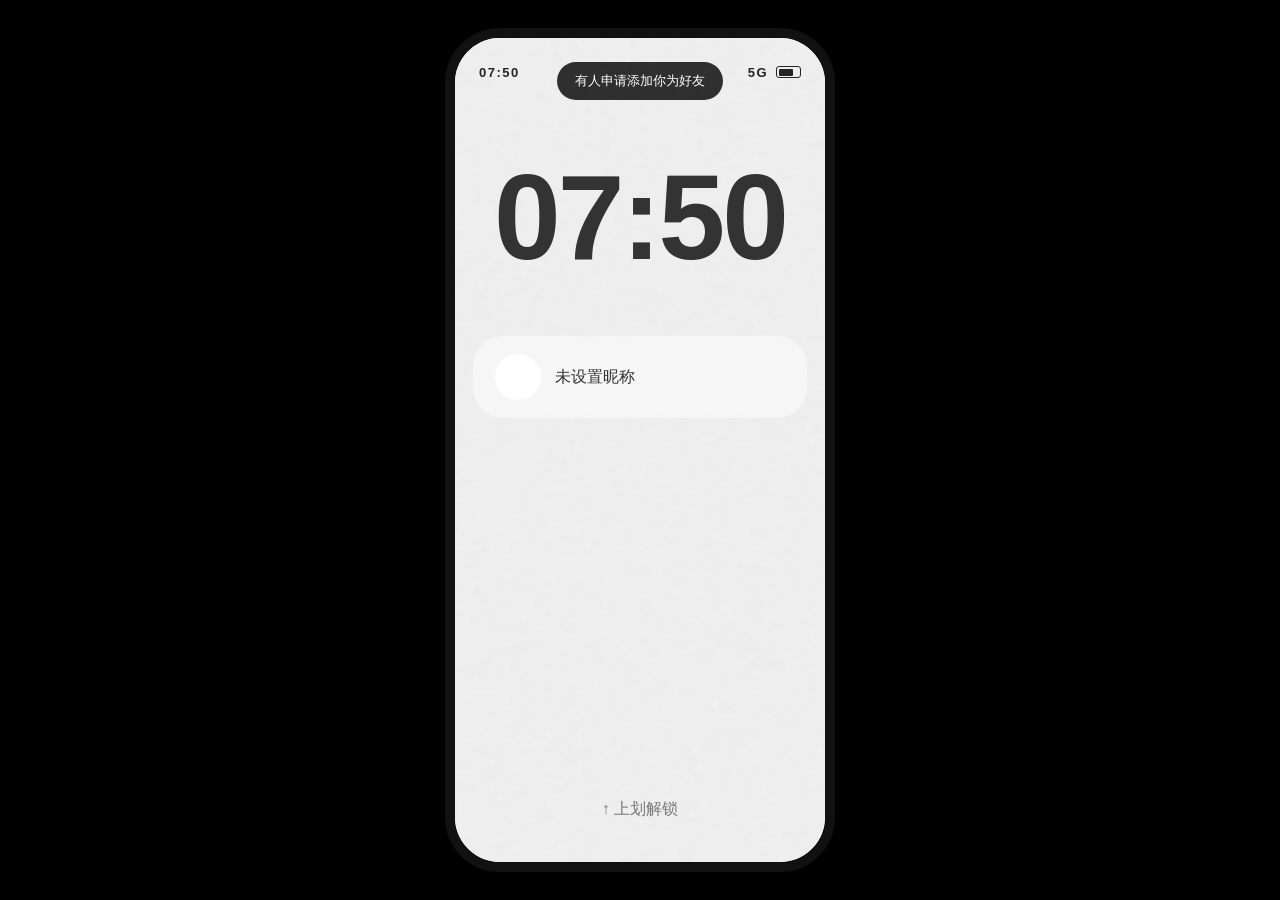
==== commit f10e2447: "Add files via upload" ====
--- a/index.html
+++ b/index.html
@@ -2,19 +2,7 @@
 <html lang="zh-CN">
 <head>
 <!-- index(307)：拆除多层聊天引擎叠加，普通私聊改为单一自然聊天核心。 -->
-<meta name="apple-mobile-web-app-title" content="豹豹机">
-<script id="bb-pwa-path-normalizer-v422">
-(function(){
-  try{
-    var p=location.pathname||"/";
-    var last=p.split("/").pop()||"";
-    if(p.charAt(p.length-1)!=="/" && last.indexOf(".")<0){
-      location.replace(p+"/"+location.search+location.hash);
-    }
-  }catch(_){ }
-})();
-</script>
-
+<meta name="apple-mobile-web-app-title" content="斑斑豹">
 <script id="bb-early-start-v274">
 (function(){
   "use strict";
@@ -23,45 +11,29 @@
     var t=String(d.getHours()).padStart(2,"0")+":"+String(d.getMinutes()).padStart(2,"0");
     var a=document.getElementById("lockTime");
     var b=document.getElementById("clock");
-    var c=document.getElementById("miniStatusTime");
     if(a)a.textContent=t;
     if(b)b.textContent=t;
-    if(c)c.textContent=t;
-    try{
-      var raw=localStorage.getItem("baobao_state");
-      var s=raw?JSON.parse(raw):null;
-      if(s&&typeof s==="object"){
-        var n=document.getElementById("lockName");
-        if(n&&!n.textContent)n.textContent=s.name||s.profileName||"未设置昵称";
-        var av=document.getElementById("lockAvatar");
-        var src=s.avatar||s.charAvatar||(s.wechatProfile&&s.wechatProfile.avatar)||"";
-        if(av&&src&&!av.firstElementChild)av.innerHTML='<img src="'+String(src).replace(/"/g,"&quot;")+'" style="width:100%;height:100%;border-radius:50%;object-fit:cover">';
-      }
-    }catch(_){ }
   }
   tick();
   var timer=setInterval(tick,500);
   window.addEventListener("load",function(){tick();setTimeout(function(){clearInterval(timer);},15000);},{once:true});
 })();
 </script>
-<link rel="apple-touch-icon" sizes="180x180" href="./apple-touch-icon.png?v=425">
-<link rel="apple-touch-icon-precomposed" href="./apple-touch-icon.png?v=425">
-<link rel="icon" type="image/png" sizes="512x512" href="./icon-512.png?v=425">
+<link rel="apple-touch-icon" sizes="180x180" href="./apple-touch-icon.png?v=304">
+<link rel="apple-touch-icon-precomposed" href="./apple-touch-icon.png?v=304">
+<link rel="icon" type="image/png" sizes="512x512" href="./apple-touch-icon.png?v=304">
 <meta charset="UTF-8">
-<link rel="preload" href="./app.js?v=425-complete-20260726" as="script">
-
 <meta name="viewport" content="width=device-width, initial-scale=1.0, maximum-scale=1.0, user-scalable=no, viewport-fit=cover">
-<link rel="manifest" href="./baobao-manifest.json?v=425-complete-20260726">
-<script id="bb-pwa-cache-migrate-v425">
+<link rel="manifest" href="./baobao-manifest.json?v=412">
+<script id="bb-pwa-cache-v293">
 (function(){
   "use strict";
-  var active="baobao-pwa-v425-complete-20260726";
-  try{localStorage.setItem("bb_active_build","425-complete-20260726");}catch(_){ }
-  if("caches" in window){
-    caches.keys().then(function(keys){
-      return Promise.all(keys.filter(function(k){return k.indexOf("baobao-")===0&&k!==active;}).map(function(k){return caches.delete(k);}));
+  if(!("serviceWorker" in navigator))return;
+  window.addEventListener("load",function(){
+    navigator.serviceWorker.register("./sw.js?v=412",{scope:"./"}).then(function(reg){
+      try{reg.update();}catch(e){}
     }).catch(function(){});
-  }
+  },{once:true});
 })();
 </script>
 <meta name="theme-color" content="#f7f7f7">
@@ -70,7 +42,7 @@
 <meta name="apple-mobile-web-app-capable" content="yes">
 <meta name="apple-mobile-web-app-status-bar-style" content="black-translucent">
 
-<title>豹豹机 4.9</title>
+<title>豹豹机4.9 · 412 账号隔离发图修复版</title>
 
 
 
@@ -522,8 +494,8 @@
   overflow:visible!important;
 }
 </style>
-<link rel="stylesheet" href="./app.css?v=425-complete-20260726">
-<script defer src="./app.js?v=425-complete-20260726" onerror="document.documentElement.classList.add('bb-app-load-failed')"></script>
+<link rel="stylesheet" href="./app.css?v=331">
+<script defer src="./app.js?v=412-account-isolation-photo-pwa"></script>
 
 
 <style id="bb-chat-message-home-v373">
@@ -1348,25 +1320,8 @@
   z-index:700!important;
 }
 </style>
-
-<style id="bb-pwa-fallback-style-v422">
-#bbPwaLoadFallback{display:none;position:fixed;inset:0;z-index:2147483647;background:#f7f7f7;color:#222;align-items:center;justify-content:center;padding:28px;text-align:center;font:600 16px/1.6 -apple-system,BlinkMacSystemFont,sans-serif}
-#bbPwaLoadFallback .bb-pwa-box{max-width:320px;padding:24px;border-radius:24px;background:#fff;box-shadow:0 14px 50px rgba(0,0,0,.12)}
-html.bb-app-load-failed #bbPwaLoadFallback{display:flex}
-</style>
-<script id="bb-pwa-visible-boot-v425">
-(function(){
-  window.addEventListener("error",function(e){
-    if(e&&e.target&&(e.target.tagName==="SCRIPT"||e.target.tagName==="LINK"))document.documentElement.classList.add("bb-app-load-failed");
-  },true);
-  setTimeout(function(){
-    var phone=document.querySelector(".phone");
-    if(!phone)document.documentElement.classList.add("bb-app-load-failed");
-  },7000);
-})();
-</script>
 </head>
-<body><div id="bbPwaLoadFallback"><div class="bb-pwa-box">豹豹机资源没有加载成功。请保持联网后重新打开；仍为空白时，删除旧桌面图标，再从 Safari 重新添加。</div></div><div id="bbBootMarkV288" style="position:fixed;left:-9999px" aria-hidden="true">288</div>
+<body><div id="bbBootMarkV288" style="position:fixed;left:-9999px" aria-hidden="true">288</div>
 <div class="phone">
 
 <div class="baobao-message-banner" id="baobaoMessageBanner" aria-live="polite">
@@ -3924,20 +3879,6 @@
 })();
 </script>
 
-
-<script id="bb-pwa-register-v425">
-(function(){
-  "use strict";
-  function ready(){
-    if(document.querySelector(".phone"))document.documentElement.classList.remove("bb-app-load-failed");
-    if("serviceWorker" in navigator && location.protocol.indexOf("http")===0){
-      navigator.serviceWorker.register("./sw.js?v=425-complete-20260726",{scope:"./"}).catch(function(error){console.warn("豹豹机 SW 注册失败",error);});
-    }
-  }
-  if(document.readyState==="complete")ready();else window.addEventListener("load",ready,{once:true});
-  window.addEventListener("pageshow",ready);
-})();
-</script>
 </body>
 </html>
 
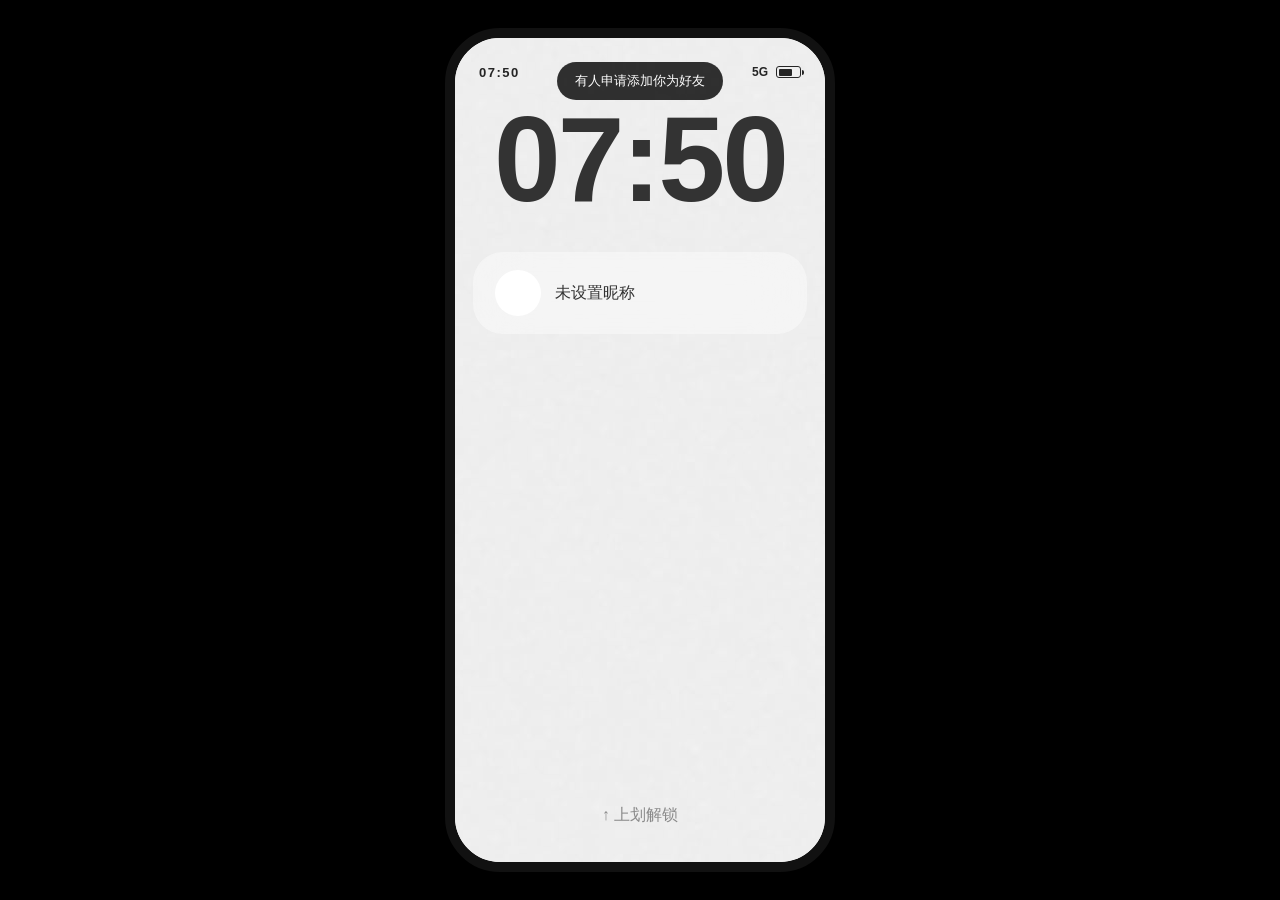
==== commit eced3306: "Add files via upload" ====
--- a/index.html
+++ b/index.html
@@ -24,13 +24,13 @@
 <link rel="icon" type="image/png" sizes="512x512" href="./apple-touch-icon.png?v=304">
 <meta charset="UTF-8">
 <meta name="viewport" content="width=device-width, initial-scale=1.0, maximum-scale=1.0, user-scalable=no, viewport-fit=cover">
-<link rel="manifest" href="./baobao-manifest.json?v=412">
+<link rel="manifest" href="./baobao-manifest.json?v=419">
 <script id="bb-pwa-cache-v293">
 (function(){
   "use strict";
   if(!("serviceWorker" in navigator))return;
   window.addEventListener("load",function(){
-    navigator.serviceWorker.register("./sw.js?v=412",{scope:"./"}).then(function(reg){
+    navigator.serviceWorker.register("./sw.js?v=419",{scope:"./"}).then(function(reg){
       try{reg.update();}catch(e){}
     }).catch(function(){});
   },{once:true});
@@ -42,7 +42,7 @@
 <meta name="apple-mobile-web-app-capable" content="yes">
 <meta name="apple-mobile-web-app-status-bar-style" content="black-translucent">
 
-<title>豹豹机4.9 · 412 账号隔离发图修复版</title>
+<title>豹豹机4.9 · 419 页面安全区修复版</title>
 
 
 
@@ -494,8 +494,8 @@
   overflow:visible!important;
 }
 </style>
-<link rel="stylesheet" href="./app.css?v=331">
-<script defer src="./app.js?v=412-account-isolation-photo-pwa"></script>
+<link rel="stylesheet" href="./app.css?v=419">
+<script defer src="./app.js?v=419-page-safe-area-fix"></script>
 
 
 <style id="bb-chat-message-home-v373">
@@ -1537,7 +1537,7 @@
 </div>
 
 <div class="ios-row ios-row-toggle">
-<div class="ios-row-label">状态栏<div class="ios-row-desc">显示豹豹机内部时间、5G 与电池</div></div>
+<div class="ios-row-label">状态栏<div class="ios-row-desc">浏览器模式显示内部状态栏，主屏幕模式使用系统状态栏</div></div>
 <label class="ios-switch">
 <input type="checkbox" id="miniStatusbarToggle" onchange="toggleMiniStatusbar(this)">
 <span class="ios-switch-track"></span>
@@ -4289,3 +4289,55 @@
 </style>
 
 <!-- v418：导入冻结旧保存器并校验 IndexedDB；资料卡底图旧英文彻底遮盖。 -->
+
+
+<style id="bb-page-safe-area-fix-v419">
+/* 419：修复 iPhone 主屏幕模式下顶部状态栏重复、灵动岛下坠、锁屏内容过低与设置页滚动条外露。 */
+:root{
+  --phone-safe-top:max(58px, calc(env(safe-area-inset-top, 0px) + 6px))!important;
+  --phone-safe-bottom:max(18px, calc(env(safe-area-inset-bottom, 0px) + 6px))!important;
+}
+
+/* 安装到主屏幕后已经有真实 iPhone 状态栏，不再叠一层豹豹机时间/5G/电池。 */
+html.bb-standalone-v412 #miniPhoneStatusbar{
+  display:none!important;
+}
+@media (display-mode:standalone){
+  #miniPhoneStatusbar{display:none!important;}
+}
+
+/* 灵动岛放回真实状态栏中间，不再被安全区再向下推一遍。 */
+#desktop .dynamic{
+  top:max(10px, calc(env(safe-area-inset-top, 0px) - 42px))!important;
+}
+
+/* 锁屏只避开一次真实状态栏，时间和资料卡整体上移到正常位置。 */
+#lock{
+  padding-top:var(--phone-safe-top)!important;
+}
+#lock .lock-card{
+  margin-top:30px!important;
+}
+#lock .unlock{
+  bottom:calc(var(--phone-safe-bottom) + 18px)!important;
+}
+
+/* 设置等 iOS 面板保留底部安全区，同时隐藏生硬的网页滚动条。 */
+.panel.ios-settings{
+  padding-bottom:calc(34px + env(safe-area-inset-bottom, 0px))!important;
+  scrollbar-width:none!important;
+  overscroll-behavior-y:contain!important;
+}
+.panel.ios-settings::-webkit-scrollbar{
+  width:0!important;
+  height:0!important;
+  display:none!important;
+}
+
+/* 设置页首屏最后一项不再贴着圆角底边。 */
+#settings .ios-group:last-child{
+  margin-bottom:18px!important;
+}
+</style>
+
+<!-- v419：页面安全区修复。主屏幕模式不再重复显示两套状态栏，灵动岛、锁屏和设置页恢复正常位置。 -->
--- a/app.css
+++ b/app.css
@@ -1,1687 +1,9909 @@
-/* 豹豹机完整样式文件：PWA/主屏幕启动兜底 */
-:root{color-scheme:light;--bb-safe-top:env(safe-area-inset-top,0px);--bb-safe-bottom:env(safe-area-inset-bottom,0px)}
-html,body{margin:0;width:100%;height:100%;min-height:100%;background:#000;overflow:hidden;-webkit-text-size-adjust:100%}
-body{display:flex;align-items:center;justify-content:center;touch-action:none;font-family:-apple-system,BlinkMacSystemFont,"Segoe UI","PingFang SC","Hiragino Sans GB","Microsoft YaHei",sans-serif}
-.phone{position:relative;overflow:hidden;background:#f7f7f7}
-.phone,.screen,#lock,#desktop{box-sizing:border-box}
-img{max-width:100%}
-button,input,textarea,select{font:inherit}
-.hidden{display:none!important}
-html.bb-app-load-failed body::after{content:"豹豹机主程序加载失败，请刷新页面";position:fixed;left:20px;right:20px;top:42%;z-index:2147483647;padding:18px;border-radius:18px;background:#fff;color:#222;text-align:center;box-shadow:0 12px 50px rgba(0,0,0,.25)}
+/* 豹豹机 286：从主 HTML 拆出的完整样式，顺序保持不变。 */
+img{content-visibility:auto;}
+.panel:not(.show),#chatDemo[style*="display: none"],#chatRoom[style*="display: none"]{contain:layout paint style;}
 
 *{box-sizing:border-box;font-family:-apple-system,BlinkMacSystemFont,"SF Pro Display",sans-serif}
-html,body{margin:0;width:100%;height:100%;background:#000;overflow:hidden}
-body{display:flex;align-items:center;justify-content:center;touch-action:none}
+body{margin:0;width:100vw;height:100vh;background:#000;overflow:hidden;display:flex;align-items:center;justify-content:center;touch-action:none}
 .phone{width:min(100vw,390px);height:min(100vh,844px);border:10px solid #111;border-radius:55px;overflow:hidden;position:relative;background:#fff;box-shadow:0 20px 60px rgba(0,0,0,.25)}
-.screen{width:100%;height:100%;position:absolute;inset:0;background-size:cover;background-position:center}
-.hidden{display:none!important}
-.lock{color:#333;text-align:center;padding-top:110px;z-index:2;background:#f7f7f7}
-.lock .time{font-size:clamp(86px,22vw,120px);font-weight:800;letter-spacing:-3px}
-.lock-card{width:calc(100% - 36px);margin:50px auto;background:rgba(255,255,255,.45);backdrop-filter:blur(25px);padding:18px 22px;border-radius:30px;min-height:78px;display:flex;align-items:center;gap:14px;text-align:left}
-.lock-avatar{width:46px;height:46px;border-radius:50%;background:#fff;overflow:hidden;flex-shrink:0}
-.unlock{position:absolute;bottom:42px;width:100%;font-size:16px;color:#777;pointer-events:auto}
-.mini-phone-statusbar{position:absolute;top:20px;left:24px;right:24px;height:28px;display:flex;align-items:center;justify-content:space-between;color:#252525;z-index:3;pointer-events:none;font-size:13px;font-weight:600;letter-spacing:1.5px}
-.mini-status-right{display:flex;align-items:center;gap:8px}.mini-battery{width:25px;height:12px;border:1.6px solid currentColor;border-radius:3px;position:relative;padding:1.5px}.mini-battery-level{display:block;width:70%;height:100%;background:currentColor;border-radius:1px}
-.passcode-overlay{position:absolute;inset:0;background:rgba(20,20,20,.6);backdrop-filter:blur(8px);z-index:10;display:none;flex-direction:column;align-items:center;justify-content:center;color:#fff}.passcode-overlay.show{display:flex}
-
-
-
-/* 第二页专属 hero 组件：默认隐藏，仅在桌面第二页（page-two-mode）显示 */
-#p2hWrap{display:none}
-html body #desktop.page-two-mode #p2hWrap{
-  display:block;
-  margin:14px 0 18px;
-}
-html body #desktop.page-two-mode .desk-scroll>#clock,
-html body #desktop.page-two-mode .desk-scroll>#desktopNote,
-html body #desktop.page-two-mode .desk-scroll>.avatar-box,
-html body #desktop.page-two-mode .desk-scroll>#deskIns{
-  display:none!important;height:0!important;margin:0!important;padding:0!important;overflow:hidden!important;
-}
-.p2h-battery{
-  display:flex;align-items:center;justify-content:space-between;gap:10px;
-  background:rgba(255,255,255,.58);backdrop-filter:blur(18px);-webkit-backdrop-filter:blur(18px);
-  border-radius:26px;padding:14px 18px;margin-bottom:12px;color:#222;
-}
-.p2h-battery-label{font-size:15px;font-weight:600;opacity:.92}
-.p2h-battery-pct{font-size:22px;font-weight:800;margin-top:2px}
-.p2h-ring{width:34px;height:34px;transform:rotate(-90deg)}
-.p2h-ring-bg{fill:none;stroke:rgba(34,34,34,.20);stroke-width:3}
-.p2h-ring-fg{fill:none;stroke:#222;stroke-width:3;stroke-linecap:round;stroke-dasharray:100.5;stroke-dashoffset:70;transition:stroke-dashoffset .6s ease}
-.p2h-card{
+.screen{width:100%;height:100%;position:absolute;top:0;left:0;background-size:cover;background-position:center}
+.lock{color:#333;text-align:center;padding-top:110px;z-index:2}
+.lock .time{font-size:70px;font-weight:600}
+.lock .date{font-size:18px;margin-top:10px}
+.lock-card{margin:50px auto;background:rgba(255,255,255,.4);backdrop-filter:blur(25px);width:80%;padding:18px;border-radius:20px;display:flex;align-items:center;gap:14px;text-align:left}
+.lock-avatar{width:46px;height:46px;border-radius:50%;background:#fff;display:flex;align-items:center;justify-content:center;font-size:22px;flex-shrink:0;overflow:hidden}
+.unlock{position:absolute;bottom:45px;width:100%;font-size:15px;color:#555}
+.desktop{color:#333}
+.dynamic{position:absolute;top:18px;left:50%;transform:translateX(-50%);width:120px;height:32px;background:#000;border-radius:20px;z-index:3}
+.time{text-align:center;font-size:62px;font-weight:600;padding-top:65px}
+.date{text-align:center;font-size:17px;margin-bottom:6px}
+.status{text-align:center;font-size:13px;color:#666;margin-bottom:14px}
+.desk-scroll{padding:0 22px;height:100%;overflow:hidden;position:relative}
+.widget{background:rgba(255,255,255,.45);backdrop-filter:blur(20px);border-radius:18px;padding:16px;margin:14px 0}
+.avatar-box{display:flex;align-items:center;gap:15px}
+.avatar-box .avatar,.avatar-box>div:last-child,.ins{cursor:pointer}
+.avatar{width:68px;height:68px;border-radius:50%;background:#fff;display:flex;align-items:center;justify-content:center;font-size:32px;overflow:hidden}
+.name{font-size:19px;font-weight:600}.small{font-size:13px;color:#777}
+.ins{text-align:center;letter-spacing:2px;font-size:14px}
+.pages-viewport{overflow:hidden;position:relative}
+.pages-container{display:flex;width:100%;will-change:transform}
+.apps-page{min-width:100%;display:grid;grid-template-columns:repeat(4,1fr);gap:22px 12px;margin-top:8px;padding-bottom:10px}
+.app{text-align:center;font-size:12px;user-select:none;-webkit-user-select:none;touch-action:manipulation}
+.icon{width:58px;height:58px;border-radius:16px;background:rgba(255,255,255,.6);display:flex;align-items:center;justify-content:center;font-size:28px;margin:auto;margin-bottom:5px;overflow:hidden}
+.icon img,.avatar img,.app img{-webkit-touch-callout:none !important;-webkit-user-drag:none !important;pointer-events:none;user-select:none;-webkit-user-select:none}
+.dots{display:flex;justify-content:center;gap:6px;margin-bottom:6px}
+.dot{width:6px;height:6px;border-radius:50%;background:rgba(0,0,0,.25)}
+.dot.active{background:rgba(0,0,0,.6)}
+.dock{position:absolute;bottom:25px;left:50%;transform:translateX(-50%);width:88%;height:82px;border-radius:25px;background:rgba(255,255,255,.5);display:flex;justify-content:space-around;align-items:center;z-index:2}
+.dock-icon{text-align:center;font-size:26px;line-height:22px}
+.dock small{font-size:11px}
+.home{position:absolute;bottom:8px;left:50%;transform:translateX(-50%);width:120px;height:5px;background:#111;border-radius:5px;z-index:4}
+.hidden{display:none}
+
+.panel{
+position:absolute;inset:0;background-image:url('[data-uri]');background-size:cover;background-position:center;
+padding:70px 25px 25px;display:none;z-index:5;color:#333;overflow-y:auto
+}
+/* textEdit 面板可能从 chat-demo（z-index:30）/ chat-room（z-index:40）内部打开，需要盖在它们上面 */
+#textEdit{z-index:45}
+/* chatSettingsPanel / dualAvatarPanel 从 chat-room（z-index:40）内部打开，同样需要盖在它上面 */
+#chatSettingsPanel{z-index:60}
+#dualAvatarPanel{z-index:61}
+.panel h2{margin-top:0}
+.panel .close-btn{position:absolute;top:22px;right:22px;font-size:22px;cursor:pointer}
+.card{
+background:rgba(255,255,255,.45);backdrop-filter:blur(25px);
+border-radius:18px;padding:18px;margin:15px 0
+}
+.option{
+background:rgba(255,255,255,.6);padding:14px;border-radius:14px;margin-top:10px;cursor:pointer;text-align:center
+}
+.upload-avatar-preview{width:70px;height:70px;border-radius:50%;background:#fff;margin:10px auto;display:flex;align-items:center;justify-content:center;font-size:30px;overflow:hidden}
+.field-label{font-size:13px;color:#777;margin-bottom:6px}
+input[type=text]{width:100%;padding:10px;border-radius:10px;border:1px solid #ddd;font-size:15px;margin-bottom:10px}
+.btn{background:#333;color:#fff;padding:10px 18px;border-radius:12px;text-align:center;cursor:pointer;display:inline-block;font-size:14px}
+.btn.secondary{background:rgba(255,255,255,.7);color:#333}
+.hidden-input{display:none}
+
+/* ===== iOS 风格设置页 ===== */
+.panel.ios-settings{
+  background:#f2f2f7;
+  padding:60px 16px 30px;
+  color:#1c1c1e;
+}
+.ios-back{
+  position:absolute;top:20px;left:16px;font-size:30px;line-height:1;
+  color:#1c1c1e;cursor:pointer;font-weight:400;
+}
+.ios-settings h1{
+  font-size:32px;font-weight:800;margin:8px 0 16px;
+}
+.ios-search{
+  display:flex;align-items:center;gap:8px;
+  background:rgba(118,118,128,.12);border-radius:14px;
+  padding:10px 14px;margin-bottom:18px;
+}
+.ios-search span{opacity:.6;font-size:15px}
+.ios-search input{
+  border:none;background:transparent;outline:none;
+  font-size:15px;flex:1;color:#1c1c1e;
+}
+.ios-profile-card{
   display:flex;align-items:center;gap:14px;
-  background:rgba(255,255,255,.58);backdrop-filter:blur(18px);-webkit-backdrop-filter:blur(18px);
-  border-radius:26px;padding:14px 16px;color:#222;cursor:pointer;
-  transition:background .3s ease;
-}
-.p2h-card.has-message{background:rgba(255,255,255,.62)}
-.p2h-avatar{
-  width:56px;height:56px;border-radius:50%;flex-shrink:0;overflow:hidden;
-  background:rgba(255,255,255,.3);display:flex;align-items:center;justify-content:center;
-  font-size:20px;font-weight:700;color:#222;
-}
-.p2h-avatar img{width:100%;height:100%;object-fit:cover}
-.p2h-mid{flex:1;min-width:0}
-.p2h-preview{
-  font-size:14px;line-height:1.35;opacity:.95;
-  white-space:nowrap;overflow:hidden;text-overflow:ellipsis;
-}
-.p2h-card.has-message .p2h-preview{opacity:1;font-weight:600}
-.p2h-row2{display:flex;align-items:center;gap:10px;margin-top:6px;font-size:12.5px;opacity:.8}
-.p2h-weather{text-align:right;flex-shrink:0}
-.p2h-temp{font-size:22px;font-weight:800}
-.p2h-wtext{font-size:12px;opacity:.85;margin-top:2px}
-
-/* 第二页复古资料卡组件：头像可换、文字可改，不影响第一页与底栏 */
-html body #desktop.page-two-mode .pages-viewport{
-  height:430px!important;
-  min-height:430px!important;
-  overflow:visible!important;
-}
-html body #desktop.page-two-mode .pages-container{
-  height:430px!important;
-  min-height:430px!important;
-  overflow:visible!important;
-}
-html body #desktop.page-two-mode .apps-page.page2-only{
-  grid-auto-flow:row!important;
-  align-content:start!important;
-  height:430px!important;
-  min-height:430px!important;
-  overflow:visible!important;
-  padding-bottom:0!important;
-}
-html body #desktop.page-two-mode .p2-profile-widget{
-  grid-column:1 / -1!important;
-  position:relative!important;
-  width:calc(100% - 8px)!important;
-  min-width:0!important;
-  height:176px!important;
-  margin:4px 4px 0!important;
-  border-radius:25px!important;
-  overflow:hidden!important;
-  color:#555!important;
-  background:
-    radial-gradient(circle at 18px 18px,rgba(255,255,255,.68) 0 3px,transparent 3.5px) 0 0/28px 28px,
-    linear-gradient(180deg,rgba(247,247,247,.95),rgba(233,233,233,.82))!important;
-  border:1px solid rgba(255,255,255,.95)!important;
-  box-shadow:0 10px 26px rgba(55,55,55,.08)!important;
-  -webkit-backdrop-filter:blur(18px)!important;
-  backdrop-filter:blur(18px)!important;
-  z-index:22!important;
-  touch-action:manipulation!important;
-  -webkit-tap-highlight-color:transparent!important;
-}
-.p2-profile-top{
-  position:relative;
-  z-index:3;
-  height:35px;
+  background:#fff;border-radius:18px;padding:16px;
+  margin-bottom:18px;cursor:pointer;backdrop-filter:none;
+}
+.ios-profile-avatar{
+  width:56px;height:56px;border-radius:50%;background:#f0f0f0;
+  display:flex;align-items:center;justify-content:center;
+  font-size:26px;overflow:hidden;flex-shrink:0;
+}
+.ios-profile-name{font-size:20px;font-weight:700}
+.ios-profile-sub{font-size:13px;color:#8e8e93;margin-top:2px}
+.ios-profile-card .ios-row-chevron{margin-left:auto}
+.ios-group{
+  background:#fff;border-radius:18px;overflow:hidden;margin-bottom:18px;
+}
+.ios-row{
+  display:flex;align-items:center;gap:0;padding:14px 16px;
+  border-bottom:1px solid rgba(60,60,67,.1);cursor:pointer;
+}
+.ios-group .ios-row:last-child{border-bottom:none}
+.ios-row-icon{
+  display:none;
+}
+.ios-row-label{font-size:16px;font-weight:600;flex:1}
+.ios-row-desc{font-size:12px;color:#8e8e93;font-weight:400;margin-top:2px}
+.ios-row-chevron{color:#c7c7cc;font-size:20px}
+.ios-row-toggle{cursor:default}
+.ios-switch{position:relative;display:inline-block;width:46px;height:27px;flex-shrink:0}
+.ios-switch input{opacity:0;width:0;height:0;position:absolute}
+.ios-switch-track{
+  position:absolute;inset:0;background:#e5e5ea;border-radius:16px;
+  transition:.2s;cursor:pointer;
+}
+.ios-switch-track::before{
+  content:"";position:absolute;left:2px;top:2px;width:23px;height:23px;
+  background:#fff;border-radius:50%;transition:.2s;box-shadow:0 2px 4px rgba(0,0,0,.2);
+}
+.ios-switch input:checked + .ios-switch-track{background:#34c759}
+.ios-switch input:checked + .ios-switch-track::before{transform:translateX(19px)}
+
+/* ===== 锁屏密码键盘 ===== */
+.passcode-overlay{
+  position:absolute;inset:0;background:rgba(20,20,20,.6);backdrop-filter:blur(8px);
+  z-index:10;display:none;flex-direction:column;align-items:center;justify-content:center;color:#fff;
+}
+.passcode-overlay.show{display:flex}
+.passcode-title{font-size:16px;margin-bottom:22px;opacity:.9}
+.passcode-dots{display:flex;gap:18px;margin-bottom:34px}
+.passcode-dot{width:13px;height:13px;border-radius:50%;border:1.5px solid #fff;background:transparent;transition:.15s}
+.passcode-dot.filled{background:#fff}
+.passcode-dot.error{border-color:#ff453a;background:#ff453a}
+.passcode-keys{display:grid;grid-template-columns:repeat(3,78px);gap:22px}
+.passcode-key{width:78px;height:78px;border-radius:50%;background:rgba(255,255,255,.14);
+  display:flex;align-items:center;justify-content:center;font-size:24px;color:#fff;cursor:pointer;user-select:none}
+.passcode-key:active{background:rgba(255,255,255,.3)}
+.passcode-key.empty{visibility:hidden;cursor:default}
+.passcode-cancel-key{font-size:18px;background:rgba(255,255,255,.14)}
+.passcode-cancel{margin-top:34px;font-size:16px;opacity:.75;cursor:pointer}
+
+/* ===== 聊天气泡 / 输入栏 ===== */
+.chat-msgs{position:absolute;top:80px;left:15px;right:15px;bottom:150px;overflow-y:auto}
+.bubble{background:#eee;color:#222;padding:10px 14px;border-radius:16px;margin:8px 0;
+  max-width:55%;width:fit-content;font-size:14px;line-height:1.4;word-break:break-word}
+.bubble.me{background:#ededf0;margin-left:auto}
+.bubble.ai{background:#f2f2f2;box-shadow:none}
+.bubble img{max-width:100%;border-radius:10px;display:block}
+.bubble-speak{margin-left:8px;cursor:pointer;font-size:13px;opacity:.55}
+.chat-input-bar{position:absolute;bottom:15px;left:15px;right:15px;display:flex;gap:8px;align-items:center}
+.chat-input-bar input{flex:1;border:1px solid #ddd;border-radius:20px;padding:10px 16px;font-size:15px;outline:none}
+.chat-send-btn{background:#333;color:#fff;border:none;border-radius:20px;padding:10px 18px;font-size:14px;cursor:pointer}
+
+/* ===== 预设标签 / 次要按钮 ===== */
+.option.secondary-option{background:rgba(255,255,255,.4);font-size:13px;padding:10px;margin-top:8px}
+.preset-chip-wrap{display:flex;flex-wrap:wrap;margin-top:8px}
+.preset-chip{
+  display:inline-flex;align-items:center;gap:6px;
+  background:rgba(255,255,255,.7);padding:6px 12px;border-radius:14px;
+  font-size:13px;margin:3px 6px 3px 0;cursor:pointer;color:#333;
+}
+.preset-chip b{font-weight:400;opacity:.5;font-size:11px;padding:2px}
+
+.chat-demo{position:absolute;inset:0;background:#f7f7f7;z-index:30;display:none;padding:55px 18px 20px}
+.chat-top{display:flex;justify-content:space-between;font-size:24px;font-weight:700}
+.chat-list-card{background:white;border-radius:18px;padding:15px;margin-top:20px}
+.chat-row{padding:15px 0;border-bottom:1px solid #eee}
+.chat-room{position:absolute;inset:0;background:white;z-index:40;display:none;padding:55px 15px}
+.chat-head{display:flex;justify-content:space-between;font-weight:700;font-size:20px}.app-back{cursor:pointer;font-size:28px}
+.tool-box{position:absolute;bottom:80px;left:15px;right:15px;background:white;border-radius:25px;padding:20px;display:grid;grid-template-columns:repeat(4,1fr);gap:20px}
+.tool-item{text-align:center;font-size:13px}
+.state-card{position:absolute;inset:70px 30px auto 30px;background:white;border-radius:22px;padding:20px;display:none;z-index:50}
+.state-card-backdrop{position:absolute;inset:0;background:rgba(0,0,0,.15);z-index:49;display:none}
+.state-card-close{position:absolute;top:12px;right:16px;font-size:22px;line-height:1;color:#999;cursor:pointer}
+.state-line{display:flex;justify-content:space-between;margin:15px 0}
+
+/* ===== 底部四栏 Tabbar (聊天/创建人设/朋友圈/我的) ===== */
+.app-tab-content{position:absolute;top:55px;left:0;right:0;bottom:78px;overflow-y:auto;padding:0 18px}
+.app-tabbar{position:absolute;left:0;right:0;bottom:0;height:78px;background:rgba(255,255,255,.92);
+  backdrop-filter:blur(20px);display:flex;border-top:1px solid #eee;padding-bottom:14px;z-index:2}
+.app-tabbar-item{flex:1;text-align:center;font-size:11px;color:#999;cursor:pointer;padding-top:10px}
+.app-tabbar-item .tb-icon{font-size:22px;display:block;margin-bottom:2px}
+.app-tabbar-item.active{color:#1c1c1e;font-weight:700}
+
+/* 好友主页（Instagram 风格） */
+.ig-profile-top{display:flex;align-items:center;gap:22px;margin-top:15px}
+.ig-avatar{width:78px;height:78px;border-radius:50%;background:#eee;overflow:hidden;flex-shrink:0;
+  display:flex;align-items:center;justify-content:center;font-size:34px}
+.ig-avatar img{width:100%;height:100%;object-fit:cover}
+.ig-stats{display:flex;flex:1;justify-content:space-around;text-align:center}
+.ig-stats b{display:block;font-size:19px}
+.ig-stats span{font-size:13px;color:#555}
+.ig-handle{font-size:16px;font-weight:700;margin-top:14px}
+.ig-btn-row{display:flex;gap:10px;margin-top:14px}
+.ig-btn{flex:1;background:#eee;border-radius:10px;padding:10px;text-align:center;font-weight:700;cursor:pointer}
+.ig-btn-add{width:44px;background:#eee;border-radius:10px;display:flex;align-items:center;justify-content:center;cursor:default}
+.ig-search{display:flex;align-items:center;gap:8px;color:#999;margin-top:16px;font-size:14px}
+.ig-moment-row{display:flex;justify-content:space-between;padding:14px 0;border-top:1px solid #eee;margin-top:10px}
+.ig-moment-row small{color:#aaa}
+
+/* 联系人 */
+.contacts-head{font-size:30px;font-weight:800;margin-top:15px}
+.tab-head-row{display:flex;align-items:center;gap:8px}
+.tab-head-row .contacts-head{margin-top:0}
+.tab-back-btn{font-size:28px;line-height:1;cursor:pointer;color:#1c1c1e;padding:6px 4px 6px 0}
+.contacts-quickrow{display:grid;grid-template-columns:repeat(4,1fr);gap:8px;margin-top:20px}
+.contacts-quick-item{text-align:center;font-size:13px;display:flex;flex-direction:column;align-items:center}
+.contacts-quick-name{font-size:12px;color:#333;margin-top:6px;max-width:100%;min-height:15px;
+  overflow:hidden;text-overflow:ellipsis;white-space:nowrap}
+.contacts-quick-avatar{width:76px;height:76px;border-radius:50%;background:#eee;overflow:hidden;
+  display:flex;align-items:center;justify-content:center;font-size:30px;flex-shrink:0}
+.contacts-quick-avatar img{width:100%;height:100%;object-fit:cover}
+.contacts-quick-avatar.persona-quick-avatar{cursor:pointer}
+.contacts-add-circle{width:76px;height:76px;border-radius:50%;background:#eee;display:flex;
+  align-items:center;justify-content:center;font-size:30px;cursor:pointer;flex-shrink:0}
+.contacts-group-label{font-size:14px;color:#999;margin-top:22px}
+.contacts-list-item{display:flex;align-items:center;gap:14px;background:white;border-radius:16px;
+  padding:14px;margin-top:10px;cursor:pointer}
+.contacts-list-avatar{width:48px;height:48px;border-radius:50%;background:#eee;overflow:hidden;flex-shrink:0;
+  display:flex;align-items:center;justify-content:center;font-size:22px}
+.contacts-list-avatar img{width:100%;height:100%;object-fit:cover}
+.contacts-list-name{font-size:16px;color:#1c1c1e;font-weight:500;flex:1;overflow:hidden;text-overflow:ellipsis;white-space:nowrap}
+.archive-contact-list{padding-bottom:20px}
+
+
+/* 朋友圈 */
+.discover-head{display:flex;justify-content:space-between;align-items:center;font-size:24px;font-weight:800;margin-top:15px}
+.discover-post{margin-top:10px}
+.discover-post-img{width:100%;border-radius:4px;display:block;position:relative}
+.discover-post-img img{width:100%;display:block;border-radius:4px}
+.discover-badge{position:absolute;right:12px;bottom:-22px;width:56px;height:56px;border-radius:12px;
+  overflow:hidden;border:3px solid #fff;background:#eee}
+.discover-badge img{width:100%;height:100%;object-fit:cover}
+.discover-name{position:absolute;left:14px;bottom:26px;color:#fff;font-size:22px;font-weight:800;text-shadow:0 1px 6px rgba(0,0,0,.5)}
+.discover-caption{margin-top:30px;color:#666;font-size:15px}
+
+/* 我的 */
+.me-card{display:flex;align-items:center;gap:16px;background:white;border-radius:18px;padding:18px;margin-top:18px;cursor:pointer}
+.me-avatar{width:64px;height:64px;border-radius:50%;background:#eee;overflow:hidden;flex-shrink:0;
+  display:flex;align-items:center;justify-content:center;font-size:28px}
+.me-avatar img{width:100%;height:100%;object-fit:cover}
+.me-name{font-size:22px;font-weight:800}
+.me-id{font-size:13px;color:#999;margin-top:2px}
+
+.page2-only{
+  padding-top:0 !important;
+  margin-top:0 !important;
+  align-content:start;
+}
+
+/* v4.9 framework fixes */
+.desktop.page-two-mode .desk-scroll > .date,
+.desktop.page-two-mode .desk-scroll > .time,
+.desktop.page-two-mode .desk-scroll > .status,
+.desktop.page-two-mode .desk-scroll > .widget,
+.desktop.page-two-mode .desk-scroll > .desktop-note{
+  display:none;
+}
+.desktop.page-two-mode .pages-viewport{
+  padding-top:95px;
+}
+.dynamic{
+  pointer-events:none;
+}
+.desktop .time{
+  padding-top:88px;
+}
+
+/* Chat new conversation style */
+.chat-room .chat-msgs:empty{display:block}
+.chat-room{background:#fff}
+
+/* 私聊页头部头像 */
+.chat-head-back{font-size:26px;width:26px;flex-shrink:0}
+.chat-head-info{display:flex;align-items:center;gap:8px;flex:1;justify-content:center;overflow:hidden;min-width:0}
+.chat-head-avatar{width:30px;height:30px;border-radius:50%;background:#eee;overflow:hidden;flex-shrink:0}
+.chat-head-avatar img{width:100%;height:100%;object-fit:cover}
+.chat-head-name{font-size:16px;font-weight:600;white-space:nowrap;overflow:hidden;text-overflow:ellipsis}
+.chat-head-actions{display:flex;align-items:center;gap:14px;flex-shrink:0}
+.chat-head-icon-btn{font-size:22px;line-height:1;color:#333;cursor:pointer;width:24px;text-align:center;flex-shrink:0}
+.msg-time{text-align:center;font-size:11px;color:#bbb;margin:10px 0 2px}
+.chat-tool-btn{width:26px;height:26px;display:flex;align-items:center;justify-content:center;color:#333;flex-shrink:0;cursor:pointer}
+.chat-reply-btn{width:34px;height:34px;border-radius:50%;background:#eee;display:flex;align-items:center;justify-content:center;
+  font-size:18px;color:#333;cursor:pointer;flex-shrink:0;transition:transform .3s}
+.chat-reply-btn.loading{animation:chatReplySpin 1s linear infinite}
+
+/* ===== 心声面板：随人设变化的资料卡弹层（仅私聊内） ===== */
+.inner-voice-overlay{
+  position:absolute;inset:0;z-index:50;display:none;
+  align-items:center;justify-content:center;
+  background:rgba(20,20,20,.45);backdrop-filter:blur(10px);
+  padding:40px 20px;
+}
+.inner-voice-overlay.show{display:flex}
+.inner-voice-card{
+  width:100%;max-width:420px;max-height:100%;overflow-y:auto;
+  background:#fff;border-radius:22px;padding:34px 22px 26px;
+  text-align:center;box-shadow:0 20px 50px rgba(0,0,0,.3);
+}
+.inner-voice-avatar{
+  width:96px;height:96px;border-radius:50%;background:#eee;margin:0 auto 18px;
+  overflow:hidden;display:flex;align-items:center;justify-content:center;font-size:40px;
+}
+.inner-voice-avatar img{width:100%;height:100%;object-fit:cover}
+.inner-voice-follow-btn{
+  display:inline-block;background:#1c1c1e;color:#fff;font-size:14px;
+  padding:8px 26px;border-radius:20px;cursor:pointer;margin-bottom:22px;user-select:none;
+}
+.inner-voice-follow-btn.followed{background:#c7c7cc;color:#1c1c1e}
+.inner-voice-section-label{font-size:12px;color:#bbb;letter-spacing:1px;margin:18px 0 8px}
+.inner-voice-title{font-size:20px;font-weight:700;color:#1c1c1e;margin-bottom:6px}
+.inner-voice-tags{font-size:13px;color:#999;margin-bottom:14px}
+.inner-voice-quote{font-size:15px;color:#333;font-weight:600;margin-bottom:14px;line-height:1.6}
+.inner-voice-body{font-size:14px;color:#555;line-height:1.8;margin-bottom:6px;text-align:left}
+.inner-voice-other-line{font-size:14px;color:#555;margin-bottom:6px}
+.inner-voice-sign{font-size:13px;color:#999;margin-bottom:16px}
+.inner-voice-divider{border:none;border-top:1px dashed #ddd;margin:16px 0}
+.inner-voice-final{font-size:14px;color:#555;line-height:1.8;text-align:left}
+.inner-voice-row:empty{display:none}
+.chat-head-icon-btn.iv-loading{animation:ivPulse 1s ease-in-out infinite}
+@keyframes ivPulse{0%,100%{opacity:1}50%{opacity:.35}}
+@keyframes chatReplySpin{from{transform:rotate(0)}to{transform:rotate(360deg)}}
+
+/* 私聊气泡双方头像 */
+.msg-row{display:flex;align-items:flex-end;gap:8px;margin:8px 0}
+.msg-row.me{flex-direction:row-reverse}
+.msg-row .msg-avatar{width:30px;height:30px;border-radius:50%;background:#eee;overflow:hidden;flex-shrink:0}
+.msg-row .msg-avatar img{width:100%;height:100%;object-fit:cover}
+.msg-row .bubble{margin:0}
+
+/* Chat 首页：聊天列表缓存 */
+.chat-recent-list{margin-top:6px}
+.chat-recent-item{display:flex;align-items:center;gap:12px;background:#fff;border-radius:16px;padding:12px 14px;margin-top:10px;cursor:pointer}
+.chat-recent-avatar{width:48px;height:48px;border-radius:50%;background:#eee;overflow:hidden;flex-shrink:0;display:flex;align-items:center;justify-content:center;font-size:20px}
+.chat-recent-avatar img{width:100%;height:100%;object-fit:cover}
+.chat-recent-info{flex:1;min-width:0}
+.chat-recent-name{font-size:15px;font-weight:700;color:#1c1c1e}
+.chat-recent-last{font-size:13px;color:#999;margin-top:2px;white-space:nowrap;overflow:hidden;text-overflow:ellipsis}
+.chat-recent-empty{font-size:13px;color:#bbb;text-align:center;padding:30px 0}
+
+html, body {
+  overscroll-behavior: none;
+  touch-action: manipulation;
+  -webkit-user-select: none;
+}
+button, .back-btn, [onclick] {
+  touch-action: manipulation;
+  -webkit-tap-highlight-color: transparent;
+}
+
+html, body, .phone, .screen, #chatRoom{max-width:100%;overflow-x:hidden !important;}
+#chatRoom .chat-msgs{
+  overflow-y:auto !important;
+  overflow-x:hidden !important;
+  overscroll-behavior-x:none !important;
+  touch-action:pan-y !important;
+  -webkit-overflow-scrolling:touch;
+}
+#chatRoom .msg-row,
+#chatRoom .msg-content-wrap,
+#chatRoom .bubble,
+#chatRoom .msg-recalled-original,
+#chatRoom .bb-auto-card,
+#chatRoom .bb-transfer-card,
+#chatRoom .bb-ar-memory-card,
+#chatRoom .bb-html-card-host,
+#chatRoom .bb-msg-quote,
+#chatRoom .bb-msg-quote-text{
+  max-width:100% !important;
+  min-width:0 !important;
+  box-sizing:border-box;
+  overflow-wrap:anywhere !important;
+  word-break:break-word !important;
+}
+#chatRoom .msg-row{width:100%;overflow:hidden;}
+#chatRoom #chatMsgs img{max-width:100%;height:auto;display:block;}
+
+/* 锁屏全屏自适应 */
+.phone.fullscreen-mode .lock .time,
+body.fullscreen-mode .lock .time {
+  font-size: clamp(70px, 11vw, 110px);
+}
+
+.phone.fullscreen-mode .lock .date,
+body.fullscreen-mode .lock .date {
+  font-size: clamp(18px, 2.5vw, 26px);
+}
+
+.phone.fullscreen-mode .lock-card,
+body.fullscreen-mode .lock-card {
+  width: min(80%, 520px);
+  padding: 26px;
+  border-radius: 28px;
+  gap: 22px;
+}
+
+.phone.fullscreen-mode .lock-avatar,
+body.fullscreen-mode .lock-avatar {
+  width: 72px;
+  height: 72px;
+  font-size: 32px;
+}
+
+.phone.fullscreen-mode .unlock,
+body.fullscreen-mode .unlock {
+  bottom: 65px;
+  font-size: 18px;
+}
+
+/* 小手机锁屏优化 */
+.lock .time {
+  font-size: clamp(86px, 22vw, 120px) !important;
+  font-weight: 800;
+  letter-spacing: -3px;
+}
+
+.lock .date {
+  margin-top: -8px;
+  font-size: 20px !important;
+  font-weight: 600;
+}
+
+.lock-card {
+  width: calc(100% - 36px) !important;
+  margin-left: auto;
+  margin-right: auto;
+  border-radius: 30px !important;
+  padding: 18px 22px !important;
+  min-height: 78px;
+}
+
+.unlock {
+  bottom: 42px !important;
+  font-size: 16px !important;
+  opacity: .65;
+}
+
+/* 去掉上下浮动感 */
+.lock-card {
+  transform: none !important;
+}
+
+/* Chat首页升级为p2微信个人主页布局 */
+.wechat-profile-card{
+ background:#fff;border-radius:20px;padding:18px;margin-top:20px;
+ box-shadow:0 2px 8px rgba(0,0,0,.04);
+}
+.wechat-avatar{
+ width:82px;height:82px;border-radius:50%;background:#eee;
+ display:flex;align-items:center;justify-content:center;font-size:42px;
+ margin-bottom:12px;cursor:pointer;
+}
+.wechat-stats{display:flex;justify-content:space-around;text-align:center;margin-top:-70px;margin-left:100px;margin-bottom:25px}
+.wechat-stats b{display:block;font-size:22px}
+.wechat-stats span{font-size:13px;color:#777}
+.wechat-id{font-weight:700;font-size:17px;margin:8px 0}
+.wechat-actions{display:flex;gap:10px}
+.wechat-actions div{
+ flex:1;background:#f1f1f1;border-radius:12px;padding:11px;
+ text-align:center;font-weight:700;cursor:pointer
+}
+.wechat-search{margin-top:16px;color:#999;background:#f7f7f7;border-radius:12px;padding:10px}
+.wechat-list{margin-top:18px}
+
+.desktop-note{
+ text-align:center;
+ font-size:14px;
+ letter-spacing:2px;
+ color:#666;
+ line-height:1.8;
+ margin:8px auto 18px;
+ cursor:pointer;
+ padding:4px 10px;
+}
+
+/* Memory Board 大组件：第二页照片组件在App上方，接近拍立得卡片效果 */
+.photo-widget{
+ display:none;
+ padding:20px 10px 0;
+ margin-top:0;
+}
+.desktop.page-two-mode .photo-widget{display:block;}
+
+.desktop.page-two-mode .pages-viewport{
+ order:2;
+}
+.desktop.page-two-mode .photo-widget{
+ order:1;
+}
+
+.photo-widget-title{
+ font-size:15px;
+ letter-spacing:4px;
+ color:#777;
+ margin:0 0 14px 8px;
+}
+
+.photo-widget-grid{
+ display:flex;
+ gap:12px;
+ justify-content:center;
+ align-items:flex-start;
+}
+
+.photo-slot{
+ width:32.5%;
+ height:125px;
+ background:rgba(255,255,255,.88);
+ border-radius:8px;
+ padding:6px 6px 24px;
+ display:flex;
+ align-items:center;
+ justify-content:center;
+ flex-direction:column;
+ color:#999;
+ overflow:hidden;
+ cursor:pointer;
+ box-shadow:0 8px 20px rgba(0,0,0,.08);
+ position:relative;
+}
+
+.photo-slot:nth-child(1){transform:rotate(-5deg);}
+.photo-slot:nth-child(2){transform:translateY(10px);}
+.photo-slot:nth-child(3){transform:rotate(5deg);}
+
+.photo-slot:after{
+ content:"MEMORY";
+ position:absolute;
+ bottom:8px;
+ left:10px;
+ font-size:8px;
+ letter-spacing:2px;
+ color:#777;
+}
+
+.photo-slot img{
+ width:100%;
+ height:100%;
+ object-fit:cover;
+ border-radius:4px;
+}
+
+.photo-slot span{
+ display:none;
+}
+
+/* 第二页布局：组件在上，APP区域在下 */
+.desktop.page-two-mode .desk-scroll{
+ display:flex;
+ flex-direction:column;
+ padding-top:70px;
+}
+.desktop.page-two-mode .pages-viewport{
+ margin-top:15px;
+}
+.desktop.page-two-mode .dots{
+ margin-top:15px;
+}
+
+/* Memory卡片顶部装饰升级：参考装饰搜索栏风格 */
+.photo-slot:before{
+ content:"";
+ position:absolute;
+ top:-12px;
+ width:52px;
+ height:18px;
+ background:rgba(255,255,255,.65);
+ border:1px solid rgba(0,0,0,.05);
+ transform:rotate(-4deg);
+ z-index:2;
+}
+.photo-slot:nth-child(1):before{left:18px;}
+.photo-slot:nth-child(2):before{left:50%;transform:translateX(-50%) rotate(3deg);}
+.photo-slot:nth-child(3):before{right:18px;transform:rotate(5deg);}
+
+.photo-slot:global{position:relative;}
+
+.photo-widget{
+ position:relative;
+}
+.photo-widget:after{
+ content:"    ";
+ position:absolute;
+ right:18px;
+ top:-6px;
+ font-size:18px;
+ letter-spacing:8px;
+ color:rgba(255,255,255,.75);
+ pointer-events:none;
+}
+
+.photo-slot:hover{
+ transform:translateY(-4px) rotate(0deg);
+ transition:.25s;
+}
+
+
+/* Memory Board 顶部胶囊装饰 */
+.memory-top-pill{
+  width:86%;
+  height:58px;
+  margin:0 auto 18px;
+  border-radius:32px;
+  background:rgba(255,255,255,.42);
+  backdrop-filter:blur(18px);
+  display:flex;
+  align-items:center;
+  padding:8px;
+  box-shadow:0 8px 25px rgba(0,0,0,.08);
+}
+.memory-top-avatar{
+  width:42px;
+  height:42px;
+  border-radius:50%;
+  background:white;
+  overflow:hidden;
   display:flex;
   align-items:center;
   justify-content:center;
-  color:#fff;
-  background:linear-gradient(180deg,rgba(112,112,112,.62),rgba(100,100,100,.45));
-  border-bottom:1px solid rgba(255,255,255,.66);
-  font-size:15px;
-  font-weight:700;
+  font-size:22px;
+  flex-shrink:0;
+}
+.memory-top-avatar img{
+  width:100%;
+  height:100%;
+  object-fit:cover;
+}
+.memory-top-text{
+  flex:1;
+  text-align:center;
+  font-size:13px;
   letter-spacing:2px;
-}
-.p2-profile-userdot{
-  position:absolute;
-  left:14px;
-  top:7px;
-  width:21px;
-  height:21px;
-  border-radius:50%;
-  background:rgba(255,255,255,.90);
-  box-shadow:0 1px 5px rgba(0,0,0,.12);
-}
-.p2-profile-userdot::before{
+  color:#777;
+}
+.memory-top-pill::after{
   content:"";
-  position:absolute;
-  width:7px;
-  height:7px;
-  left:7px;
-  top:4px;
-  border-radius:50%;
-  background:#999;
-}
-.p2-profile-userdot::after{
-  content:"";
-  position:absolute;
-  width:12px;
-  height:6px;
-  left:4.5px;
-  bottom:3px;
-  border-radius:8px 8px 4px 4px;
-  background:#999;
-}
-.p2-profile-spark{position:absolute;right:16px;top:7px;font-size:16px;color:rgba(255,255,255,.86)}
-.p2-profile-handle{
-  position:absolute;
-  z-index:3;
-  left:13px;
-  right:13px;
-  top:43px;
-  height:28px;
-  padding:0 13px;
-  display:flex;
-  align-items:center;
-  border-radius:10px;
-  background:rgba(255,255,255,.90);
-  box-shadow:0 3px 9px rgba(0,0,0,.08);
-  font-size:11px;
-  font-weight:600;
-  letter-spacing:.35px;
-  color:#8b8b8b;
-  white-space:nowrap;
-  overflow:hidden;
-  text-overflow:ellipsis;
-}
-.p2-profile-main{
-  position:absolute;
-  z-index:3;
-  left:14px;
-  right:14px;
-  top:78px;
-  bottom:25px;
-  display:grid;
-  grid-template-columns:78px 1fr;
-  gap:14px;
-  align-items:center;
-}
-.p2-profile-avatar-btn{
-  width:76px;
-  height:76px;
-  padding:0;
-  border:1px solid rgba(130,130,130,.28);
-  border-radius:12px;
-  overflow:hidden;
-  display:flex;
-  align-items:center;
-  justify-content:center;
-  background:rgba(255,255,255,.90);
-  box-shadow:0 4px 10px rgba(0,0,0,.10);
-  -webkit-tap-highlight-color:transparent;
-}
-.p2-profile-avatar-btn img{width:100%;height:100%;object-fit:cover;display:block}
-.p2-profile-avatar-placeholder{
-  width:100%;height:100%;display:flex;align-items:center;justify-content:center;
-  font-size:31px;font-weight:700;color:#777;background:linear-gradient(145deg,#fff,#ececec)
-}
-.p2-profile-avatar-btn:active{transform:scale(.985);opacity:.88}
-.p2-profile-avatar-input{display:none!important}
-.p2-profile-copy{
-  min-width:0;
-  height:100%;
-  display:flex;
-  flex-direction:column;
-  align-items:stretch;
-  justify-content:center;
-  position:relative;
-}
-.p2-profile-script{
-  position:absolute;
-  top:-3px;
-  right:4px;
-  font-family:Georgia,"Times New Roman",serif;
-  font-style:italic;
-  font-size:18px;
-  line-height:.9;
-  color:rgba(115,115,115,.50);
-  transform:rotate(-3deg);
-  pointer-events:none;
-}
-.p2-profile-script small{display:block;font-family:Arial,sans-serif;font-style:normal;font-size:7px;letter-spacing:1.4px;text-align:center}
-.p2-profile-meta{
-  margin:18px 0 7px 3px;
-  font-size:7px;
-  letter-spacing:1.1px;
-  color:rgba(95,95,95,.48);
-  pointer-events:none;
-}
-.p2-profile-text-input{
-  width:100%;
-  height:40px;
-  padding:0 12px;
-  border:0;
-  outline:0;
-  border-radius:12px;
-  background:rgba(255,255,255,.92);
-  box-shadow:0 4px 10px rgba(0,0,0,.07);
-  color:#676767;
-  font:inherit;
-  font-size:13px;
-  font-weight:600;
-  text-align:center;
-  white-space:nowrap;
-  overflow:hidden;
-  text-overflow:ellipsis;
-  -webkit-tap-highlight-color:transparent;
-}
-.p2-profile-footer{
-  position:absolute;
-  z-index:3;
-  left:0;
-  right:0;
-  bottom:0;
-  height:23px;
-  display:flex;
-  align-items:center;
-  justify-content:space-around;
-  padding:0 14px;
-  color:rgba(255,255,255,.88);
-  background:linear-gradient(180deg,rgba(116,116,116,.48),rgba(92,92,92,.62));
-  border-top:1px solid rgba(255,255,255,.78);
-  font-family:Georgia,"Times New Roman",serif;
-  font-size:8px;
-  font-style:italic;
-  letter-spacing:.5px;
-}
-.p2-profile-footer span:nth-child(2){font-family:Arial,sans-serif;font-style:normal;letter-spacing:2px;font-size:8px}
-
-/* 两页必须横向独立，第一页不再露出第二页资料卡 */
-html body #desktop .pages-container{
-  display:flex!important;
-  flex-wrap:nowrap!important;
-  width:100%!important;
-  min-width:100%!important;
-}
-html body #desktop .apps-page{
-  flex:0 0 100%!important;
-  width:100%!important;
-  min-width:100%!important;
-  box-sizing:border-box!important;
-}
-html body #desktop:not(.page-two-mode) .apps-page.page2-only{
-  visibility:hidden!important;
-  opacity:0!important;
-  pointer-events:none!important;
-}
-html body #desktop.page-two-mode .apps-page:not(.page2-only){
-  visibility:hidden!important;
-  opacity:0!important;
-  pointer-events:none!important;
-}
-html body #desktop.page-two-mode .apps-page.page2-only{
-  visibility:visible!important;
-  opacity:1!important;
-  pointer-events:auto!important;
-}
-
-/* 卡片文字直接编辑，不再弹系统 prompt */
-.p2-profile-text-input{
-  appearance:none;
-  -webkit-appearance:none;
-  caret-color:#333;
-}
-.p2-profile-text-input[readonly]{cursor:pointer}
-.p2-profile-text-input.is-editing{
-  box-shadow:0 0 0 2px rgba(80,80,80,.15),0 5px 14px rgba(0,0,0,.10)!important;
-  background:rgba(255,255,255,.98)!important;
-}
-.p2-profile-editbar{
-  position:fixed;
-  left:16px;
-  right:16px;
-  bottom:calc(env(safe-area-inset-bottom) + 8px);
-  z-index:10020;
-  height:54px;
-  padding:0 16px;
-  border-radius:28px;
-  display:none;
-  align-items:center;
-  justify-content:space-between;
-  background:rgba(250,250,250,.94);
-  border:1px solid rgba(210,210,210,.72);
-  box-shadow:0 8px 28px rgba(0,0,0,.14);
-  -webkit-backdrop-filter:blur(18px);
-  backdrop-filter:blur(18px);
-  -webkit-tap-highlight-color:transparent;
-}
-.p2-profile-editbar.is-visible{display:flex}
-.p2-profile-edit-action{
-  width:54px;
-  height:46px;
-  border:0;
-  padding:0;
-  background:transparent;
-  color:#111;
-  font-size:38px;
-  font-weight:800;
-  line-height:1;
-  display:flex;
-  align-items:center;
-  justify-content:center;
-  -webkit-tap-highlight-color:transparent;
-}
-.p2-profile-edit-done{margin-left:auto;font-size:42px}
-
-
-
-
-html body #desktop:not(.page-two-mode) .desk-scroll{padding-top:96px!important;padding-bottom:88px!important}
-html body #desktop:not(.page-two-mode) .desk-scroll>#clock,
-html body #desktop:not(.page-two-mode) .desk-scroll>#desktopNote,
-html body #desktop:not(.page-two-mode) .desk-scroll>.avatar-box,
-html body #desktop:not(.page-two-mode) .desk-scroll>#deskIns{display:none!important;height:0!important;margin:0!important;padding:0!important;overflow:hidden!important}
-html body #desktop:not(.page-two-mode) .desk-scroll>#photoWidget.bb-page1-showcase{display:block!important;position:relative!important;width:calc(100% + 14px)!important;max-width:none!important;margin:16px 0 26px -7px!important;padding:0!important;transform:none!important;opacity:1!important;visibility:visible!important;z-index:15!important}
-html body #desktop:not(.page-two-mode) .bb-showcase-shell{width:100%!important;padding:24px 24px 22px!important;border-radius:38px!important}
-html body #desktop:not(.page-two-mode) .bb-showcase-grid>.photo-slot.bb-showcase-photo{height:136px!important;min-height:136px!important}
-html body #desktop:not(.page-two-mode) .pages-viewport{margin-top:0!important}
-html body #desktop:not(.page-two-mode) .apps-page:not(.page2-only){padding-top:44px!important;row-gap:14px!important}
-html body #desktop>.dock,
-html body #desktop .dock{
-  position:absolute!important;
-  left:12px!important;
-  right:12px!important;
-  top:auto!important;
-  bottom:-18px!important;
-  width:auto!important;
-  height:87px!important;
-  margin:0!important;
-  transform:none!important;
-  z-index:80!important;
-  display:flex!important;
-  align-items:center!important;
-  justify-content:space-around!important;
-  overflow:visible!important;
-}
-
-
-
-#tabChat.bb-message-layout{height:100%;overflow-y:auto;padding:22px 18px 112px;background:#f7f7f7;-webkit-overflow-scrolling:touch}
-#tabChat.bb-message-layout .bb-message-header{display:flex;align-items:center;justify-content:space-between;margin:2px 0 18px}
-#tabChat.bb-message-layout .bb-message-title{font-size:34px;line-height:1;font-weight:900;letter-spacing:-1.2px;color:#101954}
-#tabChat.bb-message-layout .bb-message-icon-btn{width:42px;height:42px;border-radius:14px;border:1px solid #e7e7eb;background:#fff;display:flex;align-items:center;justify-content:center;color:#1a1a1a;box-shadow:0 6px 18px rgba(20,20,20,.04)}
-#tabChat.bb-message-layout .bb-message-icon-btn svg{width:22px;height:22px}
-#tabChat.bb-message-layout .bb-message-tabs{display:flex;gap:22px;padding:0 2px 10px;margin:0 0 16px;color:#9b9ba3;font-size:15px;border-bottom:1px solid #ececf1;overflow-x:auto;white-space:nowrap}
-#tabChat.bb-message-layout .bb-message-tabs .active{color:#1f1f24;font-weight:700;position:relative}
-#tabChat.bb-message-layout .bb-message-tabs .active::after{content:"";position:absolute;left:0;right:0;bottom:-11px;height:2px;border-radius:999px;background:#1f1f24}
-#tabChat.bb-message-layout .bb-private-works-bar{display:flex;align-items:center;justify-content:space-between;background:#fff;border:1px solid #ececf1;border-radius:12px;padding:12px 14px;margin-bottom:14px;color:#7e7e88;font-size:14px}
-#tabChat.bb-message-layout .bb-private-works-left{display:flex;align-items:center;gap:8px;font-weight:600}
-#tabChat.bb-message-layout .bb-private-lock{font-size:12px;opacity:.85}
-#tabChat.bb-message-layout .bb-private-works-right{font-size:13px;color:#9e9ea8}
-#tabChat.bb-message-layout .bb-message-gallery{display:grid;grid-template-columns:1fr 1fr;gap:10px;margin-bottom:18px}
-#tabChat.bb-message-layout .bb-message-gallery-left{display:grid;grid-template-rows:1fr 1fr;gap:10px}
-#tabChat.bb-message-layout .bb-msg-photo{position:relative;min-height:128px;border-radius:18px;overflow:hidden;background:linear-gradient(180deg,#e9e9ee,#dcdce4);box-shadow:inset 0 0 0 1px rgba(255,255,255,.75);cursor:pointer;background-size:cover;background-position:center}
-#tabChat.bb-message-layout .bb-msg-photo.bb-msg-photo-large{min-height:266px}
-#tabChat.bb-message-layout .bb-msg-photo::before{content:"点击换图";position:absolute;inset:auto 10px 10px auto;padding:5px 9px;border-radius:999px;background:rgba(255,255,255,.88);color:#7f7f89;font-size:11px;font-weight:700;letter-spacing:.2px;z-index:2}
-#tabChat.bb-message-layout .bb-msg-photo.has-image::before{content:"换图"}
-#tabChat.bb-message-layout .bb-msg-photo.empty::after{content:"＋";position:absolute;inset:0;display:flex;align-items:center;justify-content:center;font-size:34px;font-weight:300;color:#ffffffd8;text-shadow:0 1px 2px rgba(0,0,0,.08)}
-#tabChat.bb-message-layout .bb-msg-photo-meta{position:absolute;left:0;right:0;bottom:0;padding:12px 12px 10px;background:linear-gradient(180deg,rgba(0,0,0,0),rgba(0,0,0,.36));color:#fff}
-#tabChat.bb-message-layout .bb-msg-photo-title{font-size:13px;font-weight:700;line-height:1.2;word-break:break-all}
-#tabChat.bb-message-layout .bb-msg-photo-sub{font-size:11px;opacity:.88;margin-top:5px}
-#tabChat.bb-message-layout .bb-open-question{display:flex;align-items:center;justify-content:space-between;padding:2px 2px 12px;margin-bottom:8px;font-size:17px;color:#19191c;font-weight:600}
-#tabChat.bb-message-layout .bb-open-question strong{font-size:18px;letter-spacing:.5px}
-#tabChat.bb-message-layout .bb-chat-self-row{display:flex;align-items:center;gap:12px;padding:10px 0 14px;border-bottom:1px solid #f0f0f3;margin-bottom:10px}
-#tabChat.bb-message-layout .bb-chat-self-avatar{width:56px;height:56px;border-radius:50%;overflow:hidden;background:#ededf0;flex-shrink:0;box-shadow:0 2px 10px rgba(0,0,0,.05)}
-#tabChat.bb-message-layout .bb-chat-self-avatar img{width:100%;height:100%;object-fit:cover}
-#tabChat.bb-message-layout .bb-chat-self-info{flex:1;min-width:0}
-#tabChat.bb-message-layout .bb-chat-self-top{font-size:17px;font-weight:800;color:#15151a;display:flex;align-items:center;gap:8px}
-#tabChat.bb-message-layout .bb-chat-self-count{font-size:13px;color:#a5a5ae;font-weight:700}
-#tabChat.bb-message-layout .bb-chat-self-handle{font-size:13px;color:#b2b2bb;margin-top:4px}
-#tabChat.bb-message-layout .bb-chat-self-bio{font-size:12px;color:#d0d0d7;margin-top:4px;white-space:nowrap;overflow:hidden;text-overflow:ellipsis}
-#tabChat.bb-message-layout .bb-chat-self-time{font-size:12px;color:#b9b9c1;align-self:flex-start;padding-top:3px}
-#tabChat.bb-message-layout .bb-message-section-title{display:flex;align-items:center;gap:3px;font-size:17px;font-weight:800;color:#232327;margin:2px 0 8px}
-#tabChat.bb-message-layout #chatRecentList.bb-chat-home-list{display:flex;flex-direction:column;gap:12px;padding-bottom:10px}
-#tabChat.bb-message-layout #chatRecentList .chat-recent-empty{background:#fff;border-radius:16px;padding:18px;text-align:center;color:#aaaab3;font-size:14px}
-#tabChat.bb-message-layout #chatRecentList .chat-recent-item{display:flex;align-items:flex-start;gap:12px;padding:8px 0;background:transparent!important;border:none!important;box-shadow:none!important}
-#tabChat.bb-message-layout #chatRecentList .chat-recent-avatar{width:52px;height:52px;border-radius:12px;background:#ececf0;overflow:hidden;flex-shrink:0}
-#tabChat.bb-message-layout #chatRecentList .chat-recent-avatar img{width:100%;height:100%;object-fit:cover}
-#tabChat.bb-message-layout #chatRecentList .chat-recent-info{min-width:0;flex:1}
-#tabChat.bb-message-layout #chatRecentList .chat-recent-name{font-size:17px;font-weight:700;color:#1d1d23;line-height:1.25}
-#tabChat.bb-message-layout #chatRecentList .chat-recent-last{font-size:13px;color:#b6b6bf;line-height:1.45;margin-top:4px;display:-webkit-box;-webkit-box-orient:vertical;-webkit-line-clamp:2;overflow:hidden}
-
-
-
-/* 修复 Chat 首页像套了一层小手机：强制作为贴边全屏应用层显示 */
-#chatDemo.chat-demo{
-  position:absolute!important;
-  inset:0!important;
-  width:100%!important;
-  height:100%!important;
-  margin:0!important;
-  padding:0!important;
-  background:#f7f7f7!important;
-  border-radius:0!important;
-  overflow:hidden!important;
-  z-index:1200!important;
-}
-#chatDemo .chat-plus-menu{z-index:20}
-#chatDemo .app-tab-content{
-  position:absolute!important;
-  inset:0 0 86px 0!important;
-  display:none;
-  overflow-y:auto!important;
-  -webkit-overflow-scrolling:touch!important;
-  background:#f7f7f7!important;
-}
-#chatDemo .app-tab-content.active,
-#chatDemo .app-tab-content.bb-active,
-#chatDemo .app-tab-content[data-active="true"]{
-  display:block;
-}
-#chatDemo #tabChat{display:block;}
-#chatDemo .app-tabbar{
-  position:absolute!important;
-  left:0!important;
-  right:0!important;
-  bottom:0!important;
-  height:86px!important;
-  display:grid!important;
-  grid-template-columns:repeat(4,1fr)!important;
-  align-items:center!important;
-  background:rgba(255,255,255,.96)!important;
-  border-top:1px solid #ececf1!important;
-  box-shadow:0 -8px 20px rgba(0,0,0,.03)!important;
-  z-index:5!important;
-}
-#chatDemo .app-tabbar-item{
-  display:flex!important;
-  align-items:center!important;
-  justify-content:center!important;
-  height:100%!important;
-  font-size:14px!important;
-  font-weight:600!important;
-  color:#a0a0a8!important;
-}
-#chatDemo .app-tabbar-item.active{color:#1f1f24!important;font-weight:800!important;}
-#chatDemo.bb-chat-room-open{display:none!important;}
-
-
-
-/* Chat 首页：稳定一点，顶部仍保留很轻的磨砂感。 */
-#chatDemo #tabChat.bb-message-layout{
-  position:absolute!important;
-  isolation:isolate;
-  overflow-x:hidden!important;
-  overscroll-behavior-y:contain;
-  background:
-    linear-gradient(180deg,rgba(247,247,247,.88) 0,rgba(247,247,247,.97) 138px,#f7f7f7 212px)!important;
-}
-#chatDemo #tabChat.bb-message-layout::before{
-  content:"";
-  position:absolute;
-  z-index:-1;
-  pointer-events:none;
-  left:-10%;
-  right:-10%;
-  top:-36px;
-  height:190px;
-  background:
-    radial-gradient(circle at 20% 36%,rgba(184,188,203,.20),rgba(184,188,203,0) 42%),
-    radial-gradient(circle at 74% 18%,rgba(213,210,220,.18),rgba(213,210,220,0) 46%),
-    radial-gradient(circle at 50% 70%,rgba(232,233,238,.50),rgba(232,233,238,0) 58%);
-  filter:blur(22px);
-  -webkit-filter:blur(22px);
-  opacity:.62;
-}
-#chatDemo #tabChat.bb-message-layout .bb-message-header{
-  position:relative;
-  z-index:2;
-}
-#chatDemo #tabChat.bb-message-layout .bb-message-back{
-  border:none!important;
-  background:transparent!important;
-  padding:0!important;
-  display:inline-flex!important;
-  align-items:center!important;
-  gap:4px!important;
-  cursor:pointer!important;
-  -webkit-tap-highlight-color:transparent!important;
-}
-#chatDemo #tabChat.bb-message-layout .bb-message-back:active{
-  opacity:.72;
-  transform:translateY(1px);
-}
-/* 图片仍然整块可点换图，但不再显示“换图”胶囊文字。 */
-#chatDemo #tabChat.bb-message-layout .bb-msg-photo::before,
-#chatDemo #tabChat.bb-message-layout .bb-msg-photo.has-image::before{
-  content:none!important;
-  display:none!important;
-}
-/* “新对话·是否展开” 上方做一点点边界磨砂，别太重。 */
-#chatDemo #tabChat.bb-message-layout .bb-open-question{
-  position:relative;
-  padding-top:16px;
-  margin-top:2px;
-}
-#chatDemo #tabChat.bb-message-layout .bb-open-question::before{
-  content:"";
-  position:absolute;
-  left:-8px;
-  right:-8px;
-  top:-18px;
-  height:28px;
-  pointer-events:none;
-  background:linear-gradient(180deg,rgba(247,247,247,.16),rgba(247,247,247,.58) 48%,rgba(247,247,247,.96) 100%);
-  -webkit-backdrop-filter:blur(5px);
-  backdrop-filter:blur(5px);
-}
-/* “新建聊天室”仅作版面装饰：吃掉点击，避免穿透到桌面世界书。 */
-#chatDemo #tabChat.bb-message-layout .bb-chat-self-row{
-  position:relative!important;
-  z-index:8!important;
-  pointer-events:auto!important;
-  cursor:default!important;
-  user-select:none!important;
-  -webkit-user-select:none!important;
-  -webkit-tap-highlight-color:transparent!important;
-  touch-action:pan-y!important;
-}
-#chatDemo #tabChat.bb-message-layout .bb-chat-self-row *{
-  pointer-events:none!important;
-}
-#chatDemo #tabChat.bb-message-layout .bb-chat-self-avatar{
-  cursor:default!important;
-}
-
-
-
-/* 378：只关闭 iOS 原生按压黑框，不改按钮位置、尺寸或页面层级。 */
-html body .phone,
-html body .phone *{
-  -webkit-tap-highlight-color:rgba(0,0,0,0)!important;
-}
-html body #desktop .apps-page>.app,
-html body #desktop .apps-page>.app:active,
-html body #desktop .apps-page>.app:focus,
-html body #desktop .apps-page>.app:focus-visible,
-html body #desktop .apps-page>.app .icon,
-html body #desktop .apps-page>.app .icon:active,
-html body #desktop .dock>.dock-icon,
-html body #desktop .dock>.dock-icon:active,
-html body #desktop .dock>.dock-icon:focus{
-  outline:none!important;
-  box-shadow:none!important;
-  filter:none!important;
-  -webkit-touch-callout:none!important;
-  -webkit-user-select:none!important;
-  user-select:none!important;
-  -webkit-user-drag:none!important;
-}
-html body #desktop .apps-page>.app::before,
-html body #desktop .apps-page>.app::after,
-html body #desktop .dock>.dock-icon::before,
-html body #desktop .dock>.dock-icon::after{
-  content:none!important;
-  display:none!important;
-}
-
-
-
-/* 只让聊天里的真实子页面盖在聊天室上面，不改按钮尺寸、背景和按压效果。 */
-#personaSelectPanel,#friendSearchPanel,#personaArchive,#textEdit,#modal,
-#favoriteMsgOverlay,#chatSettingsPanel,#dualAvatarPanel,#personaDebugPage,#dataManagerPage,#momentsSubpanel{
-  z-index:6200!important;
-  pointer-events:auto!important;
-}
-#bbToolBackdrop{z-index:6240!important;pointer-events:auto!important;}
-#bbToolSheet{z-index:6241!important;pointer-events:auto!important;}
-#bbToolModal{z-index:6250!important;pointer-events:auto!important;}
-#bbStickerPicker{z-index:6260!important;pointer-events:auto!important;}
-#bbTimestampMask,#bbBlacklistMask{z-index:6265!important;pointer-events:auto!important;}
-#innerVoiceOverlay,#msgEditOverlay{z-index:6270!important;pointer-events:auto!important;}
-
-
-
-/* ===================================================================
-   修复：以下这些功能面板（反侦察 / 记忆总结 / Human DNA / 微信资料编辑 /
-   转账详情 / 工具弹窗 / 消息编辑与右键菜单 / 查手机小程序 等）
-   此前完全没有对应的 CSS，导致默认就以普通文档流显示、常驻占屏，
-   把锁屏、桌面、聊天等界面上的按钮全部遮住、劫持点击。
-   这里统一补上"默认隐藏 + .show 才显示"的规则，且不影响原有逻辑。
-   =================================================================== */
-
-/* ---- 全屏页面型面板：默认隐藏，出现时整屏覆盖 ---- */
-.ar-overlay,
-.ar2-overlay,
-.ar2-settings,
-.ar3-night,
-.ar3-log,
-.memv1-panel,
-.hdna-overlay,
-.wechat-profile-editor,
-.moments-publisher,
-#momentsSubpanel{
-  display:none;
-  position:fixed;
-  inset:0;
-  z-index:6200;
-  background:#fff;
-  overflow-y:auto;
-  -webkit-overflow-scrolling:touch;
-}
-.ar-overlay.show,
-.ar2-overlay.show,
-.ar2-settings.show,
-.ar3-night.show,
-.ar3-log.show,
-.memv1-panel.show,
-.hdna-overlay.show,
-.wechat-profile-editor.show,
-.moments-publisher.show,
-#momentsSubpanel.show{
-  display:block;
-}
-
-/* ---- 居中弹窗型蒙层（转账详情 / 工具弹窗 / 各类结果卡片） ---- */
-.bb-transfer-detail-mask,
-.bb-tool-modal,
-.ar2-result,
-.msg-edit-overlay,
-.inner-voice-overlay,
-#bbStickerPicker{
-  display:none;
-  position:fixed;
-  inset:0;
-  z-index:6210;
-  background:rgba(0,0,0,.5);
-  align-items:center;
-  justify-content:center;
-}
-.bb-transfer-detail-mask.show,
-.bb-tool-modal.show,
-.ar2-result.show,
-.msg-edit-overlay.show,
-.inner-voice-overlay.show,
-#bbStickerPicker.show{
-  display:flex;
-}
-.bb-transfer-detail,
-.ar2-result-card{
-  background:#fff;border-radius:16px;padding:20px;width:80%;max-width:320px;text-align:center;box-sizing:border-box;
-}
-
-/* ---- 底部弹出式蒙层（时间戳/黑名单设置、记忆手动添加、查手机设置） ---- */
-.bb-sheet-mask,
-.memv1-addsheet,
-.bbspa-settings-sheet{
-  display:none;
-  position:fixed;
-  inset:0;
-  z-index:6265;
-  background:rgba(0,0,0,.5);
-  align-items:flex-end;
-  justify-content:center;
-}
-.bb-sheet-mask.show,
-.memv1-addsheet.show,
-.bbspa-settings-sheet.show{
-  display:flex;
-}
-.bb-sheet,
-.memv1-sheet,
-.bbspa-settings-card{
-  background:#fff;border-radius:16px 16px 0 0;padding:16px;width:100%;max-width:420px;box-sizing:border-box;
-}
-
-/* ---- ar-overlay 内部的分阶段全屏子卡片（默认隐藏，show 时铺满父容器） ---- */
-.ar-request,
-.ar-session,
-.ar-result{
-  display:none;
-  position:absolute;
-  inset:0;
-  z-index:2;
-  background:#fff;
-  flex-direction:column;
-  align-items:center;
-  justify-content:center;
-  padding:24px;
-  box-sizing:border-box;
-}
-.ar-request.show,
-.ar-session.show,
-.ar-result.show{
-  display:flex;
-}
-.ar-result-card{
-  background:#fff;border-radius:16px;padding:20px;width:100%;max-width:320px;text-align:center;box-sizing:border-box;
-}
-
-/* ---- ar3-night 内部的"解锁成功"浮层 ---- */
-.ar3-shadow{
-  display:none;
-  position:absolute;
-  inset:0;
-  z-index:2;
-  background:rgba(0,0,0,.6);
-  align-items:center;
-  justify-content:center;
-}
-.ar3-shadow.show{display:flex}
-.ar3-shadow-card{
-  background:#fff;border-radius:16px;padding:20px;width:80%;max-width:320px;text-align:center;color:#000;box-sizing:border-box;
-}
-
-/* ---- 顶部悬浮通知条（异常使用记录提醒） ---- */
-.ar3-notice{
-  display:none;
-  position:fixed;
-  left:50%;
-  transform:translateX(-50%);
-  top:calc(env(safe-area-inset-top) + 54px);
-  z-index:6300;
-  width:88%;
-  max-width:360px;
-  background:rgba(255,255,255,.97);
-  border-radius:14px;
-  box-shadow:0 6px 24px rgba(0,0,0,.2);
-  padding:12px;
-  align-items:center;
-  gap:10px;
-  cursor:pointer;
-  box-sizing:border-box;
-}
-.ar3-notice.show{display:flex}
-
-/* ---- 抢手机按钮：默认隐藏，危险内容出现时才短暂展示 ---- */
-.ar2-grab,
-.ar-grab{
-  display:none;
-}
-.ar2-grab.show,
-.ar-grab.show{
-  display:inline-block;
-}
-
-/* ---- bbspa 查手机小程序：聊天视图与列表视图二选一显示 ---- */
-.bbspa-chat{
-  display:none;
-  flex-direction:column;
-  height:100%;
-  box-sizing:border-box;
-}
-.bbspa-chat.show{display:flex}
-
-/* ---- Human DNA 内的"开发者层"隐藏区块 ---- */
-.hdna-dev{display:none}
-.hdna-dev.show{display:block}
-
-/* ---- 消息右键菜单 / 引用回复条 / 关闭菜单用的透明背景 ---- */
-.msg-context-backdrop{
-  display:none;
-  position:fixed;
-  inset:0;
-  z-index:6280;
-  background:transparent;
-}
-.msg-context-backdrop.show{display:block}
-.msg-context-menu{
-  display:none;
-  position:fixed;
-  z-index:6290;
-  background:#fff;
-  border-radius:12px;
-  box-shadow:0 6px 20px rgba(0,0,0,.25);
-  overflow:hidden;
-}
-.msg-context-menu.show{display:block}
-.msg-quote-bar{
-  display:none;
-  align-items:center;
-  box-sizing:border-box;
-}
-.msg-quote-bar.show{display:flex}
-
-/* ---- 核心设置体系：设置/API配置/聊天背景/人设档案/双头像/开发者页 等
-   这些面板用的是 openPanel()/closePanel() 直接改 inline style.display 来开关，
-   但 .panel 这个类此前完全没有 CSS，默认就以 block 常驻显示。
-   这里补上默认隐藏；inline style 会在打开时覆盖这条默认规则，不影响原有开关逻辑。 ---- */
-.panel{
-  display:none;
-  position:fixed;
-  inset:0;
-  z-index:6200;
-  background:#fff;
-  overflow-y:auto;
-  -webkit-overflow-scrolling:touch;
-  box-sizing:border-box;
-}
-
-/* ---- 工具箱（+号弹出的功能格子）与图片查看器 ---- */
-.bb-tool-backdrop,
-#bbMediaViewerV212{
-  display:none;
-  position:fixed;
-  inset:0;
-  z-index:6240;
-  background:rgba(0,0,0,.5);
-  align-items:center;
-  justify-content:center;
-}
-.bb-tool-backdrop.show,
-#bbMediaViewerV212.show{display:flex}
-.bb-tool-sheet{
-  display:none;
-  position:fixed;
-  left:0;right:0;bottom:0;
-  z-index:6241;
-  background:#fff;
-  border-radius:16px 16px 0 0;
-  box-sizing:border-box;
-  max-height:70vh;
-  overflow-y:auto;
-}
-.bb-tool-sheet.show{display:block}
-
-/* ---- 查手机小程序容器：用 inline style 控制显示（默认隐藏） ---- */
-#bbSubjectAppPanel{
-  display:none;
-  position:fixed;
-  inset:0;
-  z-index:6205;
-  background:#fff;
-}
-
-/* ---- "正在识别表情包含义…" 小提示条 ---- */
-.bb-sticker-recognizing{
-  display:none;
-  position:fixed;
-  left:50%;
-  transform:translateX(-50%);
-  bottom:calc(env(safe-area-inset-bottom) + 90px);
-  z-index:6300;
-  background:rgba(0,0,0,.72);
-  color:#fff;
-  font-size:13px;
-  padding:8px 14px;
-  border-radius:20px;
-  box-sizing:border-box;
-}
-.bb-sticker-recognizing.show{display:block}
-
-
-
-/* ===================================================================
-   修复：以下这些功能面板（反侦察 / 记忆总结 / Human DNA / 微信资料编辑 /
-   转账详情 / 工具弹窗 / 消息编辑与右键菜单 / 查手机小程序 等）
-   此前完全没有对应的 CSS，导致默认就以普通文档流显示、常驻占屏，
-   把锁屏、桌面、聊天等界面上的按钮全部遮住、劫持点击。
-   这里统一补上"默认隐藏 + .show 才显示"的规则，且不影响原有逻辑。
-   =================================================================== */
-
-/* ---- 全屏页面型面板：默认隐藏，出现时整屏覆盖 ---- */
-.ar-overlay,
-.ar2-overlay,
-.ar2-settings,
-.ar3-night,
-.ar3-log,
-.memv1-panel,
-.hdna-overlay,
-.wechat-profile-editor,
-.moments-publisher,
-#momentsSubpanel{
-  display:none;
-  position:fixed;
-  inset:0;
-  z-index:6200;
-  background:#fff;
-  overflow-y:auto;
-  -webkit-overflow-scrolling:touch;
-}
-.ar-overlay.show,
-.ar2-overlay.show,
-.ar2-settings.show,
-.ar3-night.show,
-.ar3-log.show,
-.memv1-panel.show,
-.hdna-overlay.show,
-.wechat-profile-editor.show,
-.moments-publisher.show,
-#momentsSubpanel.show{
-  display:block;
-}
-
-/* ---- 居中弹窗型蒙层（转账详情 / 工具弹窗 / 各类结果卡片） ---- */
-.bb-transfer-detail-mask,
-.bb-tool-modal,
-.ar2-result,
-.msg-edit-overlay,
-.inner-voice-overlay,
-#bbStickerPicker{
-  display:none;
-  position:fixed;
-  inset:0;
-  z-index:6210;
-  background:rgba(0,0,0,.5);
-  align-items:center;
-  justify-content:center;
-}
-.bb-transfer-detail-mask.show,
-.bb-tool-modal.show,
-.ar2-result.show,
-.msg-edit-overlay.show,
-.inner-voice-overlay.show,
-#bbStickerPicker.show{
-  display:flex;
-}
-.bb-transfer-detail,
-.ar2-result-card{
-  background:#fff;border-radius:16px;padding:20px;width:80%;max-width:320px;text-align:center;box-sizing:border-box;
-}
-
-/* ---- 底部弹出式蒙层（时间戳/黑名单设置、记忆手动添加、查手机设置） ---- */
-.bb-sheet-mask,
-.memv1-addsheet,
-.bbspa-settings-sheet{
-  display:none;
-  position:fixed;
-  inset:0;
-  z-index:6265;
-  background:rgba(0,0,0,.5);
-  align-items:flex-end;
-  justify-content:center;
-}
-.bb-sheet-mask.show,
-.memv1-addsheet.show,
-.bbspa-settings-sheet.show{
-  display:flex;
-}
-.bb-sheet,
-.memv1-sheet,
-.bbspa-settings-card{
-  background:#fff;border-radius:16px 16px 0 0;padding:16px;width:100%;max-width:420px;box-sizing:border-box;
-}
-
-/* ---- ar-overlay 内部的分阶段全屏子卡片（默认隐藏，show 时铺满父容器） ---- */
-.ar-request,
-.ar-session,
-.ar-result{
-  display:none;
-  position:absolute;
-  inset:0;
-  z-index:2;
-  background:#fff;
-  flex-direction:column;
-  align-items:center;
-  justify-content:center;
-  padding:24px;
-  box-sizing:border-box;
-}
-.ar-request.show,
-.ar-session.show,
-.ar-result.show{
-  display:flex;
-}
-.ar-result-card{
-  background:#fff;border-radius:16px;padding:20px;width:100%;max-width:320px;text-align:center;box-sizing:border-box;
-}
-
-/* ---- ar3-night 内部的"解锁成功"浮层 ---- */
-.ar3-shadow{
-  display:none;
-  position:absolute;
-  inset:0;
-  z-index:2;
-  background:rgba(0,0,0,.6);
-  align-items:center;
-  justify-content:center;
-}
-.ar3-shadow.show{display:flex}
-.ar3-shadow-card{
-  background:#fff;border-radius:16px;padding:20px;width:80%;max-width:320px;text-align:center;color:#000;box-sizing:border-box;
-}
-
-/* ---- 顶部悬浮通知条（异常使用记录提醒） ---- */
-.ar3-notice{
-  display:none;
-  position:fixed;
-  left:50%;
-  transform:translateX(-50%);
-  top:calc(env(safe-area-inset-top) + 54px);
-  z-index:6300;
-  width:88%;
-  max-width:360px;
-  background:rgba(255,255,255,.97);
-  border-radius:14px;
-  box-shadow:0 6px 24px rgba(0,0,0,.2);
-  padding:12px;
-  align-items:center;
-  gap:10px;
-  cursor:pointer;
-  box-sizing:border-box;
-}
-.ar3-notice.show{display:flex}
-
-/* ---- 抢手机按钮：默认隐藏，危险内容出现时才短暂展示 ---- */
-.ar2-grab,
-.ar-grab{
-  display:none;
-}
-.ar2-grab.show,
-.ar-grab.show{
-  display:inline-block;
-}
-
-/* ---- bbspa 查手机小程序：聊天视图与列表视图二选一显示 ---- */
-.bbspa-chat{
-  display:none;
-  flex-direction:column;
-  height:100%;
-  box-sizing:border-box;
-}
-.bbspa-chat.show{display:flex}
-
-/* ---- Human DNA 内的"开发者层"隐藏区块 ---- */
-.hdna-dev{display:none}
-.hdna-dev.show{display:block}
-
-/* ---- 消息右键菜单 / 引用回复条 / 关闭菜单用的透明背景 ---- */
-.msg-context-backdrop{
-  display:none;
-  position:fixed;
-  inset:0;
-  z-index:6280;
-  background:transparent;
-}
-.msg-context-backdrop.show{display:block}
-.msg-context-menu{
-  display:none;
-  position:fixed;
-  z-index:6290;
-  background:#fff;
-  border-radius:12px;
-  box-shadow:0 6px 20px rgba(0,0,0,.25);
-  overflow:hidden;
-}
-.msg-context-menu.show{display:block}
-.msg-quote-bar{
-  display:none;
-  align-items:center;
-  box-sizing:border-box;
-}
-.msg-quote-bar.show{display:flex}
-
-/* ---- 核心设置体系：设置/API配置/聊天背景/人设档案/双头像/开发者页 等
-   这些面板用的是 openPanel()/closePanel() 直接改 inline style.display 来开关，
-   但 .panel 这个类此前完全没有 CSS，默认就以 block 常驻显示。
-   这里补上默认隐藏；inline style 会在打开时覆盖这条默认规则，不影响原有开关逻辑。 ---- */
-.panel{
-  display:none;
-  position:fixed;
-  inset:0;
-  z-index:6200;
-  background:#fff;
-  overflow-y:auto;
-  -webkit-overflow-scrolling:touch;
-  box-sizing:border-box;
-}
-
-/* ---- 工具箱（+号弹出的功能格子）与图片查看器 ---- */
-.bb-tool-backdrop,
-#bbMediaViewerV212{
-  display:none;
-  position:fixed;
-  inset:0;
-  z-index:6240;
-  background:rgba(0,0,0,.5);
-  align-items:center;
-  justify-content:center;
-}
-.bb-tool-backdrop.show,
-#bbMediaViewerV212.show{display:flex}
-.bb-tool-sheet{
-  display:none;
-  position:fixed;
-  left:0;right:0;bottom:0;
-  z-index:6241;
-  background:#fff;
-  border-radius:16px 16px 0 0;
-  box-sizing:border-box;
-  max-height:70vh;
-  overflow-y:auto;
-}
-.bb-tool-sheet.show{display:block}
-
-/* ---- 查手机小程序容器：用 inline style 控制显示（默认隐藏） ---- */
-#bbSubjectAppPanel{
-  display:none;
-  position:fixed;
-  inset:0;
-  z-index:6205;
-  background:#fff;
-}
-
-/* ---- "正在识别表情包含义…" 小提示条 ---- */
-.bb-sticker-recognizing{
-  display:none;
-  position:fixed;
-  left:50%;
-  transform:translateX(-50%);
-  bottom:calc(env(safe-area-inset-bottom) + 90px);
-  z-index:6300;
-  background:rgba(0,0,0,.72);
-  color:#fff;
-  font-size:13px;
-  padding:8px 14px;
-  border-radius:20px;
-  box-sizing:border-box;
-}
-.bb-sticker-recognizing.show{display:block}
-
-/* ---- 聊天室"新建聊天"欢迎页(chatDemo)与聊天室本体(chatRoom)：
-   这两个屏幕通过 element.style.display 直接控制显示/隐藏，
-   但默认(未设置 inline style 时)缺少隐藏规则，导致内容常驻显示、
-   漏到桌面等其他屏幕上方。这里补上默认隐藏；
-   已有的 openXxx/closeXxx 函数通过 inline style 控制显示，
-   会自动覆盖这条默认规则，不影响原有逻辑。 ---- */
-#chatDemo{display:none}
-#chatRoom{display:none}
-
-
-
-html,body{overscroll-behavior-x:none!important;-webkit-overflow-scrolling:touch;}
-html.bb-standalone-v412,html.bb-standalone-v412 body{width:100%!important;max-width:100vw!important;overflow:hidden!important;background:#000!important;}
-html.bb-standalone-v412 .phone,html.bb-standalone-v412 .screen,html.bb-standalone-v412 #desktop{max-width:100vw!important;overflow-x:hidden!important;overscroll-behavior-x:none!important;}
-html.bb-standalone-v412 #desktop,html.bb-standalone-v412 #desktop .pages-viewport,html.bb-standalone-v412 #desktop .pages-container{touch-action:none!important;-webkit-user-select:none!important;user-select:none!important;}
-
-
-
-/* 第二页底部两个组件完整显示：覆盖旧的 overflow:hidden 裁切规则 */
-html body #desktop.page-two-mode .desk-scroll{
-  overflow:visible!important;
-}
-html body #desktop.page-two-mode .pages-viewport,
-html body #desktop.page-two-mode .pages-container,
-html body #desktop.page-two-mode .apps-page.page2-only{
-  overflow:visible!important;
-}
-html body #desktop.page-two-mode .p2-bottom-widgets{
-  z-index:500!important;
-  overflow:visible!important;
-  opacity:1!important;
-  visibility:visible!important;
-}
-html body #desktop.page-two-mode .p2-mini-profile-card,
-html body #desktop.page-two-mode .p2-mini-song-card{
-  z-index:501!important;
-  overflow:visible!important;
-  opacity:1!important;
-  visibility:visible!important;
-}
-html body #desktop.page-two-mode .dock{
-  z-index:700!important;
-}
-
-
-
-#bbPwaLoadFallback{display:none;position:fixed;inset:0;z-index:2147483647;background:#f7f7f7;color:#222;align-items:center;justify-content:center;padding:28px;text-align:center;font:600 16px/1.6 -apple-system,BlinkMacSystemFont,sans-serif}
-#bbPwaLoadFallback .bb-pwa-box{max-width:320px;padding:24px;border-radius:24px;background:#fff;box-shadow:0 14px 50px rgba(0,0,0,.12)}
-html.bb-app-load-failed #bbPwaLoadFallback{display:flex}
-
-
-
-/* ===================================================================
-   修复：第二页底部的两个小组件（资料卡"new here" / 歌曲卡"our song"）
-   的全部尺寸/定位样式，此前只写在 "#desktop.page-two-mode ..." 这个
-   前缀选择器下面——但这两个组件的 DOM 其实一直存在（不管当前在第几页），
-   一旦 page-two-mode 这个 class 因为任何原因（加载时机、页面切换过程中
-   的瞬间状态等）没有及时挂上，这些组件就会完全没有样式：卡片里的图片用
-   原始像素尺寸（1015×830）撑开，导致卡片高度暴涨到 900 多像素，被父容器
-   overflow:hidden 从中间硬生生切开，就是你截图里看到的"压扁的两条"。
-   这里补一版不依赖 page-two-mode 前缀的兜底样式，保证不管什么状态下，
-   这两个组件都不会失控地撑开高度。真正激活时（page-two-mode 存在），
-   原有那份 !important 的样式选择器优先级更高，会继续生效，不受影响。 ---- */
-.p2-bottom-widgets{
-  position:absolute;
-  left:14px;right:14px;
-  top:398px;
-  height:354px;
-  display:flex;
-  align-items:flex-start;
-  overflow:visible;
-  box-sizing:border-box;
-}
-.p2-mini-profile-card,
-.p2-mini-song-card{
+  margin-right:14px;
+  color:#aaa;
+}
+
+/* ===== 人设创建/编辑面板：EDITING ARCHIVE 情报档案风格 ===== */
+.archive-panel{background:#eef0f3;background-image:none;padding:70px 16px 40px;z-index:60;color:#1c1c1e}
+.archive-back{position:absolute;top:26px;left:20px;font-size:30px;line-height:1;cursor:pointer;color:#1c1c1e;z-index:2}
+.archive-card{background:#fff;border-radius:22px;padding:22px;position:relative;box-shadow:0 10px 30px rgba(0,0,0,.08)}
+.archive-card-head{display:flex;justify-content:space-between;align-items:flex-start;margin-bottom:18px}
+.archive-title{font-size:25px;font-weight:800;letter-spacing:.5px}
+.archive-subtitle{font-size:11px;letter-spacing:2px;color:#8e8e93;margin-top:2px}
+.archive-id-wrap{position:relative;text-align:right}
+.archive-id-badge{background:#1c1c1e;color:#fff;font-size:11px;padding:5px 10px;border-radius:6px;display:inline-block}
+.archive-stamp{position:absolute;top:20px;right:-4px;border:2px solid #e0463c;color:#e0463c;font-weight:800;font-size:12px;letter-spacing:1px;padding:2px 8px;transform:rotate(8deg);border-radius:4px;background:rgba(224,70,60,.05);white-space:nowrap}
+.archive-photo-row{display:flex;gap:14px;border-top:1px solid #eee;padding-top:16px}
+.archive-photo-box{width:90px;height:112px;flex-shrink:0;background:#3a3d42;border-radius:8px;display:flex;flex-direction:column;align-items:center;justify-content:center;color:#cfd2d6;cursor:pointer;text-align:center;overflow:hidden}
+.archive-photo-box img{width:100%;height:100%;object-fit:cover}
+.archive-photo-icon{font-size:22px;margin-bottom:6px}
+.archive-photo-text{font-size:11px}
+.archive-name-wrap{flex:1;display:flex;flex-direction:column;align-items:center;justify-content:center;text-align:center}
+.archive-field-caption{font-size:11px;letter-spacing:1px;color:#9a9a9e;text-transform:uppercase;margin-bottom:8px}
+.archive-name-input{width:100%;border:1.5px dashed #cfd2d6;border-radius:10px;padding:14px 10px;font-size:21px;font-weight:700;text-align:center;background:#fafafa;outline:none}
+.archive-imgurl-btn{display:inline-block;background:#1c1c1e;color:#fff;font-size:12px;padding:6px 14px;border-radius:16px;margin-top:10px;cursor:pointer}
+.archive-import-btn{display:inline-block;background:rgba(0,0,0,.06);color:#1c1c1e;font-size:12px;padding:6px 14px;border-radius:16px;margin-top:10px;margin-left:10px;cursor:pointer}
+.archive-import-file-btn{
   position:relative;
   overflow:hidden;
-  height:auto;
-  box-sizing:border-box;
-}
-.p2-mini-profile-card{width:54%;aspect-ratio:1015/830}
-.p2-mini-song-card{width:43%;aspect-ratio:830/930}
-.p2-mini-frame{
+  vertical-align:middle;
+  user-select:none;
+  -webkit-user-select:none;
+}
+.archive-import-file-btn input[type=file]{
   position:absolute;
   inset:0;
   width:100%;
   height:100%;
-  object-fit:fill;
+  opacity:0;
+  cursor:pointer;
+  font-size:0 !important;
+  margin:0 !important;
+  padding:0 !important;
+  border:0 !important;
+}
+
+.archive-meta-row{display:flex;margin-top:14px;padding-top:10px;border-top:1px solid #eee}
+.archive-meta-col{flex:1;text-align:center;border-right:1px solid #eee;min-width:0;padding:0 3px}
+.archive-meta-col:last-child{border-right:none}
+.archive-meta-label{font-size:9px;letter-spacing:1px;color:#9a9a9e;margin-bottom:4px}
+.archive-meta-value{font-size:11px;font-weight:700;white-space:nowrap;overflow:hidden;text-overflow:ellipsis;letter-spacing:-.3px}
+.archive-tags-row{display:flex;gap:16px;margin-top:18px}
+.archive-tags-col{flex:1.4;min-width:0}
+.archive-timezone-col{flex:1;min-width:0}
+.archive-tag-input-row{display:flex;gap:8px}
+.archive-dashed-input{flex:1;border:1.5px dashed #d5d5da;border-radius:10px;padding:10px;font-size:13px;background:#fafafa;outline:none;width:100%}
+.archive-add-btn{background:#6b5a3e;color:#fff;font-size:12px;font-weight:700;padding:0 16px;border-radius:10px;display:flex;align-items:center;cursor:pointer}
+.archive-tag-list{display:flex;flex-wrap:wrap;gap:6px;margin-top:8px}
+.archive-tag-chip{background:#f0f0f2;border-radius:12px;padding:4px 10px;font-size:12px;display:inline-flex;align-items:center;gap:6px}
+.archive-tag-chip span{cursor:pointer;opacity:.5}
+.archive-section-label{display:inline-block;background:#2b2d31;color:#fff;font-size:11px;font-weight:700;letter-spacing:1px;padding:6px 12px;border-radius:8px;margin:22px 0 12px}
+.archive-textarea{width:100%;min-height:110px;border:1.5px dashed #d5d5da;border-radius:12px;padding:14px;font-size:14px;background:#fafafa;outline:none;resize:vertical;line-height:1.5;font-family:inherit}
+.archive-divider{border-top:1px dashed #ddd;margin:22px 0 0}
+.archive-brief-head{display:flex;align-items:center;justify-content:space-between;margin-top:22px;flex-wrap:wrap;gap:8px}
+.archive-brief-head .archive-section-label{margin:0}
+.archive-ai-btn{background:#1c1c1e;color:#fff;font-size:12px;font-weight:700;padding:7px 14px;border-radius:16px;cursor:pointer}
+.archive-brief-desc{font-size:12px;color:#9a9a9e;margin:8px 0 10px}
+.archive-save-row{text-align:center;margin-top:26px}
+.archive-delete-row{text-align:center;margin-top:10px}
+.archive-delete-btn{display:inline-block;color:#e0463c;font-size:13px;cursor:pointer}
+.archive-contact-list{margin-top:18px}
+.archive-contact-row{display:flex;align-items:center;gap:12px;background:rgba(255,255,255,.55);border-radius:16px;padding:12px 14px;margin-bottom:10px;cursor:pointer}
+.archive-contact-avatar{width:44px;height:44px;border-radius:50%;background:#3a3d42;flex-shrink:0;overflow:hidden;display:flex;align-items:center;justify-content:center;color:#cfd2d6;font-size:18px}
+.archive-contact-avatar img{width:100%;height:100%;object-fit:cover}
+.archive-contact-name{font-weight:700;font-size:15px}
+.archive-contact-sub{font-size:12px;color:#888;margin-top:2px}
+
+
+/* Chat + 菜单 */
+.chat-plus-menu{
+ position:absolute;top:115px;right:18px;background:white;border-radius:18px;
+ padding:10px;box-shadow:0 10px 30px rgba(0,0,0,.15);z-index:70;display:none;width:150px;
+}
+.chat-plus-menu div{padding:14px 10px;border-bottom:1px solid #eee;cursor:pointer}
+.chat-plus-menu div:last-child{border-bottom:none}
+.persona-select-panel{
+ position:absolute;inset:0;background:#f7f7f7;z-index:80;display:none;padding:55px 18px;
+}
+<style>
+/* 空白私聊页 ins 风格 */
+.chat-room{background:#fafafa !important;}
+.chat-room .chat-head{height:45px;align-items:center;font-size:20px;}
+.chat-room .chat-msgs{top:80px;}
+.chat-room .bubble{background:#eeeeee !important;color:#333;border-radius:14px;padding:8px 12px;max-width:55%;font-size:14px;box-shadow:none;}
+.chat-room .bubble.me{background:#e9e9e9 !important;}
+.chat-room .bubble.ai{background:#f3f3f3 !important;}
+
+html,body{
+ -webkit-text-size-adjust:100%;
+ text-size-adjust:100%;
+ overscroll-behavior:none;
+ touch-action:manipulation;
+}
+input,textarea,select{font-size:16px !important;}
+
+/* 桌面底栏位置修复 */
+.desktop .dock{
+  bottom:auto !important;
+}
+
+/* 防止桌面内容把底栏顶出屏幕 */
+.desktop .desk-scroll{
+  height:calc(100% - 150px) !important;
+}
+
+/* 图标区域整体上移一点 */
+.desktop .pages-viewport{
+  margin-bottom:20px;
+}
+
+/* 保留底部横条 */
+.desktop .home{
+  bottom:18px !important;
+}
+
+/* 整体页面上移：移动整个页面层，不单独调整里面组件 */
+#desktop,
+#chatDemo,
+#chatRoom,
+#personaSelectPanel,
+#friendSearchPanel{
+  transform:none !important;
+}
+
+/* 私聊页面优化：头像、昵称、气泡、返回键 */
+.chat-room .chat-head{
+  height:56px !important;
+  align-items:center !important;
+  font-size:20px !important;
+}
+
+.chat-room .chat-head .app-back{
+  font-size:30px !important;
+  width:34px;
+}
+
+/* 隐藏可能重复的返回按钮 */
+.chat-room .app-back + .app-back{
+  display:none !important;
+}
+
+.chat-head-avatar{
+  width:42px !important;
+  height:42px !important;
+}
+
+.chat-head-name{
+  font-size:19px !important;
+  font-weight:700 !important;
+}
+
+.chat-room .chat-msgs{
+  top:95px !important;
+}
+
+.msg-row .msg-avatar{
+  width:40px !important;
+  height:40px !important;
+}
+
+.chat-room .bubble{
+  padding:12px 16px !important;
+  border-radius:18px !important;
+  max-width:68% !important;
+  font-size:16px !important;
+  line-height:1.5 !important;
+}
+
+.chat-room .bubble.me{
+  background:#ededf0 !important;
+}
+
+.chat-room .bubble.ai{
+  background:#f3f3f3 !important;
+}
+
+/* ===== 最终修复：底部栏整体下移并缩短高度 ===== */
+#chatDemo .app-tabbar{
+  bottom:0 !important;
+  height:58px !important;
+  padding-bottom:calc(6px + env(safe-area-inset-bottom)) !important;
+  padding-top:2px !important;
+  align-items:center !important;
+}
+#chatDemo .app-tabbar-item{
+  padding-top:4px !important;
+  line-height:1.1 !important;
+  display:flex !important;
+  align-items:center !important;
+  justify-content:center !important;
+  height:100% !important;
+}
+#chatDemo .app-tab-content{
+  bottom:calc(58px + env(safe-area-inset-bottom)) !important;
+}
+
+/* 私聊页：只保留一个返回键，顶部集中，右侧按钮缩小 */
+#chatRoom .chat-head{
+  padding-top:0 !important;
+  height:48px !important;
+  align-items:center !important;
+}
+#chatRoom .chat-head-back,
+#chatRoom .chat-head .app-back{
+  font-size:24px !important;
+  width:28px !important;
+  min-width:28px !important;
+}
+#chatRoom .chat-head > .app-back:first-child{
+  display:none !important;
+}
+#chatRoom .chat-head-info{
+  gap:7px !important;
+  justify-content:center !important;
+}
+#chatRoom .chat-head-avatar{
+  width:34px !important;
+  height:34px !important;
+}
+#chatRoom .chat-head-name{
+  font-size:17px !important;
+}
+#chatRoom .chat-head-actions{
+  gap:8px !important;
+}
+#chatRoom .chat-head-icon-btn{
+  width:20px !important;
+  font-size:18px !important;
+}
+
+/* 私聊输入区整体靠近底部，不悬空 */
+#chatRoom .chat-input-bar{
+  bottom:calc(8px + env(safe-area-inset-bottom)) !important;
+}
+#chatRoom .chat-msgs{
+  bottom:calc(86px + env(safe-area-inset-bottom)) !important;
+}
+
+/* 强制修复：Chat 底栏白框整体贴底并缩短 */
+#chatDemo{
+  overflow:hidden !important;
+}
+#chatDemo .app-tabbar{
+  position:absolute !important;
+  left:0 !important;
+  right:0 !important;
+  bottom:0 !important;
+  top:auto !important;
+  height:44px !important;
+  min-height:44px !important;
+  max-height:44px !important;
+  padding:0 0 max(2px, env(safe-area-inset-bottom)) !important;
+  margin:0 !important;
+  transform:translateY(0) !important;
+  display:flex !important;
+  align-items:flex-start !important;
+  border-top:1px solid #eee !important;
+  background:#fff !important;
+}
+#chatDemo .app-tabbar-item{
+  height:44px !important;
+  min-height:44px !important;
+  max-height:44px !important;
+  padding:8px 0 0 !important;
+  margin:0 !important;
+  line-height:1 !important;
+  display:flex !important;
+  align-items:flex-start !important;
+  justify-content:center !important;
+  font-size:11px !important;
+}
+#chatDemo .app-tabbar-item .tb-icon{
+  display:none !important;
+}
+#chatDemo .app-tab-content{
+  bottom:44px !important;
+}
+
+/* 私聊页保持底部输入栏贴底 */
+#chatRoom .chat-input-bar{
+  bottom:max(4px, env(safe-area-inset-bottom)) !important;
+}
+#chatRoom .chat-msgs{
+  bottom:78px !important;
+}
+
+/* Chat 首页主体轻微上移一点，底栏位置保持不变 */
+#chatDemo .app-tab-content{
+  top:45px !important;
+}
+
+/* 只删除桌面底栏下面的黑色横条，不影响锁屏与 Chat */
+#desktop .home{
+  display:none !important;
+}
+
+/* Chat：整条底栏从最底边抬高一点点，白框和文字一起移动 */
+#chatDemo .app-tabbar{
+  position:absolute !important;
+  left:0 !important;
+  right:0 !important;
+  top:auto !important;
+  bottom:10px !important;
+  height:46px !important;
+  min-height:46px !important;
+  max-height:46px !important;
+  padding:0 !important;
+  margin:0 !important;
+  transform:none !important;
+  display:flex !important;
+  align-items:center !important;
+  background:#fff !important;
+  border-top:1px solid #eee !important;
+}
+#chatDemo .app-tabbar-item{
+  height:46px !important;
+  min-height:46px !important;
+  max-height:46px !important;
+  padding:0 !important;
+  margin:0 !important;
+  display:flex !important;
+  align-items:center !important;
+  justify-content:center !important;
+  line-height:1 !important;
+}
+#chatDemo .app-tab-content{
+  bottom:56px !important;
+}
+
+/* 桌面：Dock 真正下移，缩小 Dock 下方空白；网页自带黑条保持隐藏 */
+#desktop .dock{
+  bottom:106px !important;
+  height:76px !important;
+  width:88% !important;
+  transform:translateX(-50%) !important;
+}
+#desktop .home{
+  display:none !important;
+}
+#desktop .desk-scroll{
+  padding-bottom:20px !important;
+}
+
+/* 桌面 Dock 最终位置：明显抬高，避免贴住或被底边裁切；Chat 不受影响 */
+#desktop .dock{
+  bottom:106px !important;
+  height:76px !important;
+  width:88% !important;
+  transform:translateX(-50%) !important;
+}
+#desktop .home{
+  display:none !important;
+}
+
+/* Dock：保持适中高度，图标在上，文字靠近白框底边 */
+#desktop .dock{
+  height:84px !important;
+  border-radius:28px !important;
+  padding:8px 10px 6px !important;
+  align-items:stretch !important;
+}
+#desktop .dock-icon{
+  flex:1 !important;
+  height:100% !important;
+  display:flex !important;
+  flex-direction:column !important;
+  align-items:center !important;
+  justify-content:flex-start !important;
+  line-height:1 !important;
+  padding-top:4px !important;
+}
+#desktop .dock-symbol{
+  width:34px !important;
+  height:34px !important;
+  display:flex !important;
+  align-items:center !important;
+  justify-content:center !important;
+}
+#desktop .dock-symbol svg{
+  width:29px !important;
+  height:29px !important;
+  fill:none !important;
+  stroke:#292929 !important;
+  stroke-width:1.65 !important;
+  stroke-linecap:round !important;
+  stroke-linejoin:round !important;
+}
+#desktop .dock small{
+  margin-top:auto !important;
+  margin-bottom:1px !important;
+  font-size:11px !important;
+  line-height:13px !important;
+  color:#292929 !important;
+}
+/* 第一页图标：Ins 风黑白极简线条 */
+#desktop .apps-page:first-child .icon{
+  background:rgba(255,255,255,.72) !important;
+  border:1px solid rgba(255,255,255,.55) !important;
+  box-shadow:0 7px 18px rgba(0,0,0,.035) !important;
+}
+#desktop .apps-page:first-child .icon svg{
+  width:30px;height:30px;fill:none;stroke:#2d2d2d;stroke-width:1.55;
+  stroke-linecap:round;stroke-linejoin:round;
+}
+
+/* 小手机内部状态栏：保留真实系统状态栏，同时在豹豹机内部显示一条简约状态栏 */
+.mini-phone-statusbar{
+  position:absolute;
+  top:20px;
+  left:24px;
+  right:24px;
+  height:28px;
+  display:flex;
+  align-items:center;
+  justify-content:space-between;
+  color:#252525;
+  z-index:3;
+  pointer-events:none;
+  font-size:13px;
+  font-weight:600;
+  letter-spacing:1.5px;
+}
+.mini-phone-statusbar .mini-status-time{
+  min-width:52px;
+  font-variant-numeric:tabular-nums;
+}
+.mini-phone-statusbar .mini-status-right{
+  display:flex;
+  align-items:center;
+  gap:8px;
+}
+.mini-phone-statusbar .mini-signal{
+  font-size:12px;
+  letter-spacing:0;
+}
+.mini-phone-statusbar .mini-battery{
+  width:25px;
+  height:12px;
+  border:1.6px solid currentColor;
+  border-radius:3px;
+  position:relative;
+  padding:1.5px;
+}
+.mini-phone-statusbar .mini-battery::after{
+  content:"";
+  position:absolute;
+  right:-3.5px;
+  top:3px;
+  width:2px;
+  height:5px;
+  border-radius:0 2px 2px 0;
+  background:currentColor;
+}
+.mini-phone-statusbar .mini-battery-level{
   display:block;
-}
-
-
- 标签被插入 DOM 的先后顺序，属于不稳定的竞态问题。
-   这里在所有脚本执行完毕后，再追加一条样式，确保 overflow:hidden 一定
-   是最后生效的规则，避免任何超尺寸的内容意外露到可见区域之外。 */
-(function(){
-  function applyFinalOverflowFix(){
-    var s = document.createElement('style');
-    s.id = 'bugfix-pages-overflow-final-v411';
-    s.textContent = [
-      '#desktop:not(.page-two-mode) .pages-viewport,#desktop:not(.page-two-mode) .pages-container{overflow:hidden!important}',
-      '#desktop.page-two-mode .pages-viewport,#desktop.page-two-mode .pages-container,#desktop.page-two-mode .apps-page.page2-only,#desktop.page-two-mode .p2-bottom-widgets{overflow:visible!important}'
-    ].join('');
-    document.head.appendChild(s);
-  }
-  if(document.readyState === 'complete'){
-    applyFinalOverflowFix();
-  }else{
-    window.addEventListener('load', applyFinalOverflowFix);
-  }
-})();
-</script>
-<script>
-/* 修复：私聊页顶部导航栏和底部输入栏与真实屏幕边缘之间总是留着一截
-   空白（不是安全区，是额外叠加的 padding/margin），这块空白会正好挡住
-   最上面和最下面的消息，看起来像消息被裁掉了。
-   历史补丁里给 #chatRoom 加了好几层 "padding-top: 92px+安全区" 这类
-   叠加值，这里同样在所有脚本执行完之后，追加一条最终生效的样式，
-   让顶部导航栏和底部输入栏真正贴住屏幕边缘（只保留系统安全区，不再有
-   额外空白），中间消息区域精确填满剩下的空间。 */
-(function(){
-  function applyChatEdgeFix(){
-    var s = document.createElement('style');
-    s.id = 'bugfix-chatroom-edge-flush-v411';
-    s.textContent = [
-      '#chatRoom{padding:0!important}',
-      '#chatRoom .chat-head{',
-        'position:absolute!important;top:0!important;left:0!important;right:0!important;',
-        'padding-top:env(safe-area-inset-top)!important;',
-        'height:calc(56px + env(safe-area-inset-top))!important;',
-        'box-sizing:border-box!important;',
-      '}',
-      '#chatRoom .chat-input-bar{',
-        'position:absolute!important;left:0!important;right:0!important;bottom:0!important;top:auto!important;',
-        'padding-bottom:calc(10px + env(safe-area-inset-bottom))!important;',
-        'padding-top:10px!important;',
-        'box-sizing:border-box!important;',
-      '}',
-      '#chatRoom .chat-msgs{',
-        'position:absolute!important;left:0!important;right:0!important;',
-        'top:calc(56px + env(safe-area-inset-top))!important;',
-        'bottom:calc(64px + env(safe-area-inset-bottom))!important;',
-        'box-sizing:border-box!important;',
-      '}'
-    ].join('');
-    document.head.appendChild(s);
-  }
-  if(document.readyState === 'complete'){
-    applyChatEdgeFix();
-  }else{
-    window.addEventListener('load', applyChatEdgeFix);
-  }
-})();
-</script>
-
-<script>
-/* 豹豹机：聊天上下贴边 + CSS 预设首次清空 */
-(function(){
-  'use strict';
-  const CLEAR_MARK='bb_empty_css_preset_migration_v3';
-
-  function clearOldCssOnce(){
-    if(localStorage.getItem(CLEAR_MARK)==='1') return;
-    localStorage.removeItem('bb_bubble_css_presets_v290');
-    localStorage.removeItem('bb_active_bubble_preset_v290');
-    localStorage.removeItem('bb_custom_bubble_css');
-    localStorage.setItem(CLEAR_MARK,'1');
-    const old=document.getElementById('bbCustomBubbleStyle');
-    if(old) old.textContent='';
-  }
-
-  function installFlushStyle(){
-    let st=document.getElementById('bb-chat-full-edge-v3');
-    if(!st){ st=document.createElement('style'); st.id='bb-chat-full-edge-v3'; }
-    st.textContent=`
-      html,body{height:100%!important;}
-      html body #chatRoom{
-        position:fixed!important;
-        inset:0!important;
-        top:0!important;right:0!important;bottom:0!important;left:0!important;
-        width:100vw!important;
-        height:100dvh!important;
-        min-height:100dvh!important;
-        max-height:100dvh!important;
-        margin:0!important;
-        padding:0!important;
-        border:0!important;
-        border-radius:0!important;
-        transform:none!important;
-        box-sizing:border-box!important;
-        overflow:hidden!important;
-        z-index:99999!important;
-        background:#fff!important;
-      }
-      html body #chatRoom .chat-head{
-        position:absolute!important;
-        top:0!important;left:0!important;right:0!important;
-        width:100%!important;
-        height:calc(56px + env(safe-area-inset-top))!important;
-        min-height:calc(56px + env(safe-area-inset-top))!important;
-        margin:0!important;
-        padding:env(safe-area-inset-top) 20px 0!important;
-        box-sizing:border-box!important;
-        border-radius:0!important;
-        transform:none!important;
-        z-index:20!important;
-        background:#fff!important;
-      }
-      html body #chatRoom .chat-msgs,
-      html body #chatRoom #chatMsgs{
-        position:absolute!important;
-        top:calc(56px + env(safe-area-inset-top))!important;
-        right:0!important;
-        bottom:calc(64px + env(safe-area-inset-bottom))!important;
-        left:0!important;
-        width:100%!important;
-        height:auto!important;
-        margin:0!important;
-        box-sizing:border-box!important;
-        overflow-y:auto!important;
-        -webkit-overflow-scrolling:touch!important;
-      }
-      html body #chatRoom .chat-input-bar{
-        position:absolute!important;
-        left:0!important;right:0!important;bottom:0!important;top:auto!important;
-        width:100%!important;
-        height:calc(64px + env(safe-area-inset-bottom))!important;
-        min-height:calc(64px + env(safe-area-inset-bottom))!important;
-        max-height:calc(64px + env(safe-area-inset-bottom))!important;
-        margin:0!important;
-        padding:8px 18px calc(8px + env(safe-area-inset-bottom))!important;
-        box-sizing:border-box!important;
-        border-radius:0!important;
-        transform:none!important;
-        z-index:20!important;
-        background:#fff!important;
-      }
-    `;
-    document.head.appendChild(st);
-  }
-
-  function installEmptyPresetPanel(){
-    window.openBubbleSettings=function(){
-      clearOldCssOnce();
-      const title=document.getElementById('modalTitle');
-      const body=document.getElementById('modalBody');
-      if(title) title.textContent='气泡样式设置';
-      if(!body) return;
-      body.innerHTML=`
-        <div class="bb-setting-field">
-          <div class="bb-setting-label">自定义 CSS</div>
-          <textarea class="bb-setting-textarea" id="bbBubbleCss" placeholder="把你的聊天 CSS 粘贴到这里"></textarea>
-        </div>
-        <div class="bb-setting-actions">
-          <div class="option" onclick="applyBubbleCss()">应用 CSS</div>
-          <div class="option secondary-option" onclick="document.getElementById('bbBubbleCss').value=''">清空输入框</div>
-        </div>
-        <div class="bb-bubble-save-box-v290">
-          <div class="bb-setting-label">保存为预设</div>
-          <div class="bb-bubble-save-row-v290">
-            <input class="bb-setting-input" id="bbBubblePresetNameV290" maxlength="24" placeholder="填写预设名称">
-            <button type="button" onclick="saveBubblePresetV290()">保存</button>
-          </div>
-        </div>
-        <div class="bb-setting-label bb-bubble-list-title-v290">已保存预设</div>
-        <div class="bb-bubble-preset-list-v290" id="bbBubblePresetListV290">
-          <div class="bb-bubble-preset-empty-v290">还没有保存的预设</div>
-        </div>`;
-      if(typeof openPanel==='function') openPanel('modal');
-    };
-
-    window.resetBubbleCss=function(){
-      localStorage.removeItem('bb_custom_bubble_css');
-      localStorage.removeItem('bb_active_bubble_preset_v290');
-      const box=document.getElementById('bbBubbleCss');
-      if(box) box.value='';
-      const style=document.getElementById('bbCustomBubbleStyle');
-      if(style) style.textContent='';
-      if(typeof showToast==='function') showToast('已清空 CSS');
-    };
-  }
-
-  function boot(){
-    clearOldCssOnce();
-    installFlushStyle();
-    installEmptyPresetPanel();
-    setTimeout(installFlushStyle,100);
-    setTimeout(installFlushStyle,800);
-  }
-  if(document.readyState==='loading') document.addEventListener('DOMContentLoaded',boot,{once:true});
-  else boot();
-  window.addEventListener('load',()=>{installFlushStyle();installEmptyPresetPanel();});
-})();
-</script>
-
-<style id="bb-safari-real-viewport-page2-v413">
-/* Safari 地址栏会改变真实可视高度。第二页改用实时 visualViewport，
-   并允许桌面内容纵向滚动，两个底部组件不再被浏览器工具栏或旧裁切规则截断。 */
-:root{--bb-real-vh:100dvh}
+  width:65%;
+  height:100%;
+  border-radius:1px;
+  background:currentColor;
+}
+.mini-phone-statusbar.is-hidden{
+  display:none !important;
+}
+/* 灵动岛开启时，状态栏文字分别留在左右两侧 */
+.dynamic + .mini-phone-statusbar{
+  top:20px;
+}
+/* 第二页仍保持状态栏可见 */
+#desktop.page-two-mode .mini-phone-statusbar{
+  display:flex;
+}
+
+/* 豹豹机应用内消息横幅 */
+.baobao-message-banner{
+  position:fixed;
+  top:max(14px, env(safe-area-inset-top));
+  left:14px;
+  right:14px;
+  z-index:9999;
+  min-height:72px;
+  padding:11px 14px;
+  border-radius:22px;
+  background:rgba(248,248,250,.92);
+  backdrop-filter:blur(24px) saturate(160%);
+  -webkit-backdrop-filter:blur(24px) saturate(160%);
+  box-shadow:0 12px 34px rgba(0,0,0,.18);
+  border:1px solid rgba(255,255,255,.55);
+  display:flex;
+  align-items:center;
+  gap:11px;
+  transform:translateY(-130%);
+  opacity:0;
+  pointer-events:none;
+  transition:transform .32s cubic-bezier(.22,.8,.24,1), opacity .24s ease;
+  touch-action:pan-y;
+}
+.baobao-message-banner.show{
+  transform:translateY(0);
+  opacity:1;
+  pointer-events:auto;
+}
+.baobao-message-banner-avatar{
+  width:44px;
+  height:44px;
+  border-radius:50%;
+  background:#e7e7ea;
+  overflow:hidden;
+  flex-shrink:0;
+  display:flex;
+  align-items:center;
+  justify-content:center;
+  font-size:20px;
+  color:#555;
+}
+.baobao-message-banner-avatar img{
+  width:100%;
+  height:100%;
+  object-fit:cover;
+}
+.baobao-message-banner-main{
+  min-width:0;
+  flex:1;
+}
+.baobao-message-banner-head{
+  display:flex;
+  align-items:center;
+  gap:8px;
+  margin-bottom:3px;
+}
+.baobao-message-banner-name{
+  font-size:14px;
+  font-weight:750;
+  color:#1c1c1e;
+  max-width:70%;
+  white-space:nowrap;
+  overflow:hidden;
+  text-overflow:ellipsis;
+}
+.baobao-message-banner-time{
+  margin-left:auto;
+  font-size:11px;
+  color:#999;
+}
+.baobao-message-banner-text{
+  font-size:13px;
+  color:#555;
+  line-height:1.35;
+  white-space:nowrap;
+  overflow:hidden;
+  text-overflow:ellipsis;
+}
+.baobao-message-banner-count{
+  display:none;
+  min-width:20px;
+  height:20px;
+  padding:0 6px;
+  border-radius:10px;
+  align-items:center;
+  justify-content:center;
+  background:#1c1c1e;
+  color:#fff;
+  font-size:11px;
+  font-weight:700;
+}
+.baobao-message-banner.has-count .baobao-message-banner-count{
+  display:flex;
+}
+
+/* 私聊顶部：线稿爱心心声入口（非 Emoji） */
+#chatRoom .chat-head-actions{
+  gap:13px !important;
+}
+#chatRoom .inner-voice-heart-btn{
+  position:relative;
+  width:25px !important;
+  height:25px;
+  display:flex;
+  align-items:center;
+  justify-content:center;
+  padding:0;
+}
+#chatRoom .inner-voice-heart-svg{
+  width:22px;
+  height:22px;
+  display:block;
+  fill:none;
+  stroke:currentColor;
+  stroke-width:1.8;
+  stroke-linecap:round;
+  stroke-linejoin:round;
+  transition:transform .18s ease, fill .18s ease;
+}
+#chatRoom .inner-voice-heart-btn:active .inner-voice-heart-svg{
+  transform:scale(.86);
+}
+#chatRoom .inner-voice-heart-btn.has-new-voice .inner-voice-heart-svg{
+  fill:rgba(35,35,35,.10);
+}
+#chatRoom .inner-voice-new-dot{
+  display:none;
+  position:absolute;
+  width:6px;
+  height:6px;
+  border-radius:50%;
+  right:-1px;
+  top:-1px;
+  background:#1c1c1e;
+  box-shadow:0 0 0 2px #fff;
+}
+#chatRoom .inner-voice-heart-btn.has-new-voice .inner-voice-new-dot{
+  display:block;
+}
+
+/* ===== 真人聊天第一批：正在输入 / 停顿 / 连发 / 状态 ===== */
+#chatRoom .chat-head-info{
+  flex-direction:column;
+  gap:1px !important;
+  line-height:1.05;
+}
+#chatRoom .chat-head-mainline{
+  display:flex;
+  align-items:center;
+  justify-content:center;
+  gap:7px;
+  min-width:0;
+}
+#chatRoom .chat-head-live-status{
+  height:13px;
+  font-size:10px;
+  font-weight:500;
+  color:#9a9aa0;
+  letter-spacing:.1px;
+  transition:opacity .18s ease;
+  white-space:nowrap;
+}
+#chatRoom .chat-head-live-status.typing{
+  color:#6f6f75;
+}
+#chatRoom .chat-head-live-status.paused{
+  color:#a7a7ac;
+}
+.baobao-typing-row{
+  display:flex;
+  align-items:flex-end;
+  gap:8px;
+  margin:8px 0;
+}
+.baobao-typing-avatar{
+  width:40px;
+  height:40px;
+  border-radius:50%;
+  overflow:hidden;
+  flex-shrink:0;
+  background:#eee;
+  display:flex;
+  align-items:center;
+  justify-content:center;
+}
+.baobao-typing-avatar img{
+  width:100%;
+  height:100%;
+  object-fit:cover;
+}
+.baobao-typing-bubble{
+  min-width:50px;
+  height:34px;
+  border-radius:18px;
+  background:#f3f3f3;
+  display:flex;
+  align-items:center;
+  justify-content:center;
+  gap:4px;
+  padding:0 13px;
+}
+.baobao-typing-dot{
+  width:5px;
+  height:5px;
+  border-radius:50%;
+  background:#999;
+  animation:baobaoTypingBounce 1.15s infinite ease-in-out;
+}
+.baobao-typing-dot:nth-child(2){animation-delay:.14s}
+.baobao-typing-dot:nth-child(3){animation-delay:.28s}
+.baobao-typing-row.paused .baobao-typing-dot{
+  animation:none;
+  opacity:.28;
+}
+@keyframes baobaoTypingBounce{
+  0%,60%,100%{transform:translateY(0);opacity:.35}
+  30%{transform:translateY(-3px);opacity:1}
+}
+.msg-row.baobao-arrive{
+  animation:baobaoMessageArrive .22s cubic-bezier(.2,.75,.25,1);
+}
+@keyframes baobaoMessageArrive{
+  from{opacity:0;transform:translateY(7px) scale(.985)}
+  to{opacity:1;transform:none}
+}
+
+/* ===== 真人聊天第二批：送达 / 已读 / 撤回 / 编辑 / 长按菜单 ===== */
+.msg-content-wrap{max-width:72%;min-width:0}
+.msg-content-wrap .bubble{max-width:100% !important}
+.msg-meta-line{
+  min-height:15px;margin-top:3px;padding:0 3px;
+  font-size:10px;color:#aaa;line-height:1.2;
+}
+.msg-row.me .msg-meta-line{text-align:right}
+.msg-edited{margin-left:5px;color:#b0b0b5}
+.msg-delivery.sending{opacity:.65}
+.msg-delivery.read{color:#777}
+.msg-recalled-row{align-items:center !important;margin:13px 0 !important}
+.msg-recalled{
+  margin:0 auto;padding:6px 12px;border-radius:12px;
+  font-size:11px;color:#aaa;background:rgba(120,120,128,.08);
+  cursor:pointer;user-select:none;-webkit-user-select:none;
+}
+.msg-recalled .msg-recalled-hint{
+  display:block;font-size:9px;color:#c0c0c5;margin-top:2px;text-align:center;
+}
+.msg-recalled-original{
+  display:none;margin:7px auto 0;max-width:78%;
+  padding:10px 12px;border:1px dashed #d5d5da;border-radius:12px;
+  color:#777;background:#fafafa;font-size:12px;line-height:1.5;
+}
+.msg-recalled-original.show{display:block}
+.msg-context-backdrop{
+  position:absolute;inset:0;z-index:89;display:none;background:rgba(0,0,0,.05);
+}
+.msg-context-backdrop.show{display:block}
+.msg-context-menu{
+  position:absolute;z-index:90;display:none;
+  min-width:288px;max-width:calc(100% - 26px);
+  padding:8px 10px;background:rgba(255,255,255,.98);
+  border:1px solid rgba(0,0,0,.05);border-radius:999px;
+  box-shadow:0 12px 28px rgba(0,0,0,.13);
+  backdrop-filter:blur(24px);-webkit-backdrop-filter:blur(24px);
+  white-space:nowrap;overflow-x:auto;overflow-y:hidden;
+  scrollbar-width:none;
+}
+.msg-context-menu::-webkit-scrollbar{display:none}
+.msg-context-menu.show{display:flex;align-items:center;gap:2px;animation:msgMenuIn .14s ease-out}
+.msg-context-action{
+  flex:0 0 auto;
+  padding:10px 13px;border-bottom:none;
+  font-size:14px;font-weight:600;color:#222;cursor:pointer;text-align:center;
+  border-radius:999px;line-height:1;user-select:none;-webkit-user-select:none;
+}
+.msg-context-action:active{background:rgba(0,0,0,.06)}
+.msg-context-action.danger{color:#d94b45}
+.msg-context-action.fav.active{color:#d27418}
+@keyframes msgMenuIn{
+  from{opacity:0;transform:translateY(6px) scale(.98)}
+  to{opacity:1;transform:none}
+}
+
+.msg-quote-bar{
+  display:none;align-items:center;gap:10px;
+  margin:0 12px 8px;padding:10px 12px;
+  border-radius:16px;background:rgba(255,255,255,.92);
+  border:1px solid rgba(0,0,0,.06);box-shadow:0 8px 20px rgba(0,0,0,.07);
+}
+.msg-quote-bar.show{display:flex}
+.msg-quote-bar-main{min-width:0;flex:1}
+.msg-quote-bar-label{font-size:11px;color:#8d8d96;font-weight:700;letter-spacing:.3px}
+.msg-quote-bar-text{
+  margin-top:3px;font-size:13px;color:#333;line-height:1.35;
+  white-space:nowrap;overflow:hidden;text-overflow:ellipsis;
+}
+.msg-quote-bar-close{
+  width:26px;height:26px;border:none;border-radius:50%;
+  background:#efeff1;color:#444;font-size:18px;line-height:1;
+}
+
+.bb-msg-quote{
+  margin-bottom:7px;padding:7px 8px;border-radius:12px;
+  background:rgba(0,0,0,.05);border-left:3px solid rgba(0,0,0,.16);
+  font-size:12px;line-height:1.35;
+}
+.bubble.me .bb-msg-quote{background:rgba(255,255,255,.18);border-left-color:rgba(255,255,255,.42);color:rgba(255,255,255,.92)}
+.bb-msg-quote-name{font-weight:700;margin-bottom:2px;opacity:.9}
+.bb-msg-quote-text{
+  white-space:nowrap;overflow:hidden;text-overflow:ellipsis;opacity:.9
+}
+
+.favorite-msg-overlay{
+  position:absolute;inset:0;z-index:135;display:none;
+  background:rgba(0,0,0,.18);
+}
+.favorite-msg-overlay.show{display:block}
+.favorite-msg-sheet{
+  position:absolute;left:0;right:0;top:0;bottom:0;
+  background:#f5f5f7;color:#111;display:flex;flex-direction:column;
+}
+.favorite-msg-top{
+  height:58px;display:flex;align-items:center;justify-content:space-between;
+  padding:0 16px;border-bottom:1px solid rgba(0,0,0,.06);background:#fff;
+}
+.favorite-msg-back{font-size:34px;line-height:1;cursor:pointer}
+.favorite-msg-title{font-size:20px;font-weight:800}
+.favorite-msg-list{flex:1;overflow:auto;padding:12px 14px 28px}
+.favorite-msg-empty{
+  margin:30px auto 0;max-width:280px;padding:24px 18px;text-align:center;
+  color:#8d8d96;background:#fff;border-radius:22px
+}
+.favorite-msg-card{
+  background:#fff;border-radius:22px;padding:14px 14px 12px;
+  margin-bottom:12px;box-shadow:0 10px 24px rgba(0,0,0,.05)
+}
+.favorite-msg-meta{
+  display:flex;align-items:center;justify-content:space-between;gap:10px;
+  font-size:12px;color:#8a8a92;margin-bottom:8px
+}
+.favorite-msg-author{font-weight:700;color:#1f1f22}
+.favorite-msg-content{
+  font-size:15px;line-height:1.55;color:#222;word-break:break-word
+}
+.favorite-msg-quote{
+  margin-bottom:8px;padding:8px 10px;border-radius:13px;
+  background:#f3f3f6;color:#56565d;font-size:12px;line-height:1.4
+}
+.favorite-msg-actions{
+  display:flex;justify-content:flex-end;gap:10px;margin-top:10px
+}
+.favorite-msg-actions button{
+  border:none;border-radius:999px;padding:8px 12px;font-size:12px;font-weight:700
+}
+.favorite-msg-copy{background:#efeff2;color:#222}
+.favorite-msg-remove{background:#fff1f0;color:#d94b45}
+.msg-edit-overlay{
+  position:absolute;inset:0;z-index:260;display:none;
+  align-items:center;justify-content:center;
+  padding:20px;background:rgba(0,0,0,.48);
+  backdrop-filter:blur(2px);-webkit-backdrop-filter:blur(2px);
+}
+.msg-edit-overlay.show{display:flex;animation:msgEditFadeIn .18s ease-out}
+@keyframes msgEditFadeIn{from{opacity:0}to{opacity:1}}
+.msg-edit-sheet{
+  width:100%;max-width:360px;max-height:calc(100% - 30px);
+  background:#fff;border-radius:24px;overflow:hidden;
+  box-shadow:0 24px 70px rgba(0,0,0,.28);
+  display:flex;flex-direction:column;
+  color:#222;
+}
+.msg-edit-head{
+  height:66px;padding:0 20px;
+  display:flex;align-items:center;justify-content:space-between;
+  border-bottom:1px solid #ededf0;flex-shrink:0;
+}
+.msg-edit-title{font-size:22px;font-weight:900;letter-spacing:-.02em}
+.msg-edit-close{
+  width:34px;height:34px;border:0;border-radius:50%;
+  background:transparent;color:#999;font-size:30px;line-height:1;
+  display:flex;align-items:center;justify-content:center;
+}
+.msg-edit-body{
+  padding:20px;overflow:auto;-webkit-overflow-scrolling:touch;
+}
+.msg-edit-meta{
+  display:flex;align-items:center;justify-content:space-between;gap:12px;
+  font-size:14px;
+}
+.msg-edit-author{font-size:17px;font-weight:900;color:#333}
+.msg-edit-time{font-size:13px;color:#92929a;font-weight:600}
+.msg-edit-divider{height:1px;background:#ececf0;margin:14px 0 18px}
+.msg-edit-label{font-size:15px;font-weight:800;margin-bottom:9px}
+.msg-edit-input{
+  width:100%;min-height:134px;max-height:210px;
+  padding:14px 15px;border:1px solid #d9d9de;
+  border-radius:14px;resize:none;outline:none;font-family:inherit;
+  font-size:16px;line-height:1.55;color:#222;background:#fff;
+  box-sizing:border-box;
+}
+.msg-edit-input:focus{border-color:#bfc0c6;box-shadow:0 0 0 3px rgba(0,0,0,.035)}
+.msg-edit-count{text-align:right;margin-top:7px;font-size:12px;color:#888}
+.msg-edit-format-box{
+  margin-top:18px;padding:14px;border-radius:15px;
+  background:#f7f8fa;border:1px solid #e7e9ed;
+}
+.msg-edit-format-title{font-size:13px;color:#666;margin-bottom:10px}
+.msg-edit-format-grid{
+  display:grid;grid-template-columns:repeat(3,minmax(0,1fr));gap:9px;
+}
+.msg-edit-format{
+  min-height:42px;border:1px solid #d7dbe0;border-radius:10px;
+  background:#fff;color:#4a4d52;font-size:13px;font-weight:750;
+}
+.msg-edit-format.active{
+  border-color:#222;background:#f1f1f3;color:#111;
+  box-shadow:inset 0 0 0 1px #222;
+}
+.msg-edit-actions{
+  display:flex;justify-content:flex-end;gap:12px;
+  padding:16px 20px calc(16px + env(safe-area-inset-bottom));
+  border-top:1px solid #ededf0;background:#fff;flex-shrink:0;
+}
+.msg-edit-actions button{
+  min-width:92px;border:0;border-radius:12px;padding:12px 18px;
+  font-size:15px;font-weight:850;
+}
+.msg-edit-cancel{background:#f2f2f4;color:#444}
+.msg-edit-save{background:#1683ff;color:#fff}
+.msg-edited{display:none!important}
+.msg-row.baobao-send-pop{animation:baobaoSendPop .22s cubic-bezier(.2,.75,.25,1)}
+@keyframes baobaoSendPop{
+  from{opacity:0;transform:translateY(8px) scale(.97)}
+  to{opacity:1;transform:none}
+}
+
+/* ===== HUMAN DNA · 点击私聊顶部头像打开 ===== */
+#chatRoom .chat-head-avatar{cursor:pointer;position:relative;transition:transform .18s ease}
+#chatRoom .chat-head-avatar:active{transform:scale(.9)}
+.hdna-overlay{position:absolute;inset:0;z-index:120;display:none;background:linear-gradient(160deg,#111216 0%,#24262d 52%,#111216 100%);color:#f7f7f8;overflow:hidden}
+.hdna-overlay.show{display:block;animation:hdnaOpen .26s cubic-bezier(.2,.75,.25,1)}
+@keyframes hdnaOpen{from{opacity:0;transform:scale(.985)}to{opacity:1;transform:none}}
+.hdna-noise{position:absolute;inset:0;pointer-events:none;opacity:.18;background-image:radial-gradient(rgba(255,255,255,.45) .55px,transparent .55px);background-size:5px 5px;mix-blend-mode:soft-light}
+.hdna-scroll{position:absolute;inset:0;overflow-y:auto;padding:54px 17px 34px;scrollbar-width:none}.hdna-scroll::-webkit-scrollbar{display:none}
+.hdna-topbar{position:absolute;left:0;right:0;top:0;height:54px;z-index:4;display:flex;align-items:center;justify-content:space-between;padding:0 18px;background:linear-gradient(to bottom,rgba(17,18,22,.96),rgba(17,18,22,.35),transparent)}
+.hdna-back,.hdna-edit{width:34px;height:34px;border-radius:50%;display:flex;align-items:center;justify-content:center;background:rgba(255,255,255,.08);backdrop-filter:blur(12px);cursor:pointer;font-size:23px}.hdna-edit{font-size:12px;letter-spacing:.5px}
+.hdna-kicker{font-size:10px;letter-spacing:3px;color:#a9abb4}.hdna-head{text-align:center;padding:12px 0 18px}
+.hdna-avatar{width:104px;height:104px;border-radius:50%;margin:0 auto 13px;overflow:hidden;background:#34363f;display:flex;align-items:center;justify-content:center;font-size:42px;border:1px solid rgba(255,255,255,.22);box-shadow:0 0 0 7px rgba(255,255,255,.035),0 18px 45px rgba(0,0,0,.42)}
+.hdna-avatar img{width:100%;height:100%;object-fit:cover}.hdna-name{font-size:26px;font-weight:800;letter-spacing:.3px}.hdna-id{font-size:10px;color:#8d909a;letter-spacing:2px;margin-top:4px}
+.hdna-live{margin-top:16px;display:inline-flex;align-items:center;gap:7px;padding:7px 13px;border:1px solid rgba(255,255,255,.1);border-radius:20px;background:rgba(255,255,255,.055);font-size:11px;color:#d7d8dc}.hdna-live-dot{width:7px;height:7px;border-radius:50%;background:#86e5a4;box-shadow:0 0 12px rgba(134,229,164,.75);animation:hdnaPulse 1.8s infinite}@keyframes hdnaPulse{50%{opacity:.35}}
+.hdna-card{background:rgba(255,255,255,.07);border:1px solid rgba(255,255,255,.09);border-radius:22px;padding:17px;margin:12px 0;box-shadow:0 14px 34px rgba(0,0,0,.18);backdrop-filter:blur(18px)}
+.hdna-card-title{display:flex;align-items:center;justify-content:space-between;font-size:11px;letter-spacing:2px;color:#a9abb4;margin-bottom:15px}.hdna-card-title b{font-size:10px;color:#676a75;font-weight:500}
+.hdna-status-grid{display:grid;grid-template-columns:1fr 1fr;gap:10px}.hdna-status-cell{background:rgba(255,255,255,.045);border-radius:15px;padding:13px}.hdna-status-label{font-size:9px;color:#777b86;letter-spacing:1.4px}.hdna-status-value{font-size:14px;font-weight:700;margin-top:6px;line-height:1.35}
+.hdna-trait{margin:13px 0}.hdna-trait-head{display:flex;align-items:center;margin-bottom:7px}.hdna-trait-name{font-size:13px;color:#e7e7ea}.hdna-trait-value{margin-left:auto;font-size:11px;color:#8f929c;font-variant-numeric:tabular-nums}.hdna-track{height:7px;border-radius:7px;background:rgba(255,255,255,.085);overflow:hidden}.hdna-fill{height:100%;width:0;border-radius:7px;background:linear-gradient(90deg,#d7d8de,#777c8a);box-shadow:0 0 16px rgba(220,222,230,.22);transition:width .8s cubic-bezier(.2,.75,.25,1)}
+.hdna-editing .hdna-track{height:24px;background:transparent;overflow:visible}.hdna-range{display:none;width:100%;accent-color:#d8d9df}.hdna-editing .hdna-range{display:block}.hdna-editing .hdna-fill{display:none}
+.hdna-voice{font-size:15px;line-height:1.85;color:#e8e8ea;white-space:pre-wrap}.hdna-voice::before{content:'“';font-size:34px;color:#555963;display:block;height:25px;line-height:34px}
+.hdna-relation-main{display:flex;align-items:end;gap:8px}.hdna-relation-percent{font-size:42px;font-weight:800;line-height:1}.hdna-relation-stage{font-size:13px;color:#aaaeb7;padding-bottom:5px}.hdna-relation-track{height:9px;background:rgba(255,255,255,.08);border-radius:9px;margin:15px 0 8px;overflow:hidden}.hdna-relation-fill{height:100%;border-radius:9px;background:linear-gradient(90deg,#777b88,#f2f2f4);transition:width .9s ease}.hdna-mini-grid{display:grid;grid-template-columns:repeat(3,1fr);gap:8px;margin-top:13px}.hdna-mini{background:rgba(255,255,255,.04);border-radius:13px;padding:11px 7px;text-align:center}.hdna-mini b{display:block;font-size:17px}.hdna-mini span{font-size:9px;color:#777b85;letter-spacing:.8px}
+.hdna-memory{position:relative;padding-left:19px}.hdna-memory::before{content:'';position:absolute;left:4px;top:5px;bottom:5px;width:1px;background:rgba(255,255,255,.12)}.hdna-memory-item{position:relative;margin:0 0 17px}.hdna-memory-item::before{content:'';position:absolute;left:-19px;top:5px;width:9px;height:9px;border-radius:50%;background:#bfc1c8;box-shadow:0 0 0 4px rgba(191,193,200,.09)}.hdna-memory-date{font-size:9px;color:#696d78;letter-spacing:1px}.hdna-memory-text{font-size:13px;color:#d5d6da;margin-top:4px}.hdna-empty{font-size:12px;color:#737680;line-height:1.7}
+.hdna-dev{display:none}.hdna-dev.show{display:block}.hdna-dev-row{display:flex;justify-content:space-between;padding:9px 0;border-bottom:1px solid rgba(255,255,255,.06);font-size:12px}.hdna-dev-row:last-child{border-bottom:0}.hdna-dev-row span:last-child{font-variant-numeric:tabular-nums;color:#bfc1c8}
+.hdna-save{display:none;width:100%;border:0;border-radius:14px;background:#f1f1f3;color:#16171b;padding:13px;font-size:14px;font-weight:800;margin-top:14px}.hdna-editing .hdna-save{display:block}
+
+/* ===== 查手机：subjects 数据体档案（暗色） ===== */
+.subjects-panel{
+  position:absolute;inset:0;background:#0b0b0d;color:#eee;
+  display:none;flex-direction:column;z-index:33;
+  padding:60px 20px 30px;
+  overflow-y:auto;
+  overscroll-behavior:contain;
+  -webkit-overflow-scrolling:touch;
+}
+.subjects-back-btn{
+  display:inline-block;background:rgba(255,255,255,.12);color:#eee;padding:8px 20px;
+  border-radius:20px;font-size:14px;cursor:pointer;width:fit-content
+}
+.subjects-hero{text-align:center;margin:30px 0 26px}
+.subjects-hero .spark{font-size:24px;display:block;margin-bottom:4px;opacity:.9}
+.subjects-hero h1{font-size:42px;font-weight:800;letter-spacing:.5px;margin:2px 0;font-style:italic}
+.subjects-hero .sub{font-size:11px;letter-spacing:3px;color:#9a9a9a}
+.subjects-grid{
+  display:grid;
+  grid-template-columns:repeat(2,minmax(0,1fr));
+  gap:14px;
+  margin-top:6px;
+  padding-bottom:24px;
+  flex:none;
+  align-content:start;
+  align-items:start;
+  grid-auto-rows:max-content;
+}
+.subject-card{
+  background:#f2f2f2;
+  border-radius:20px;
+  padding:14px 12px 12px;
+  color:#222;
+  cursor:pointer;
+  display:flex;
+  flex-direction:column;
+  height:auto;
+  min-height:0;
+  align-self:start;
+  overflow:hidden;
+}
+.subject-card-tag{font-size:9px;letter-spacing:2px;text-align:center;color:#9a9a9a;margin-bottom:8px;font-weight:600}
+.subject-card-photo{
+  position:relative;
+  border-radius:14px;
+  overflow:hidden;
+  background:#ddd;
+  aspect-ratio:3/4;
+  height:auto;
+  padding-top:0;
+}
+.subject-card-photo img{position:absolute;inset:0;width:100%;height:100%;object-fit:cover;display:block}
+.subject-card-placeholder{
+  position:absolute;inset:0;
+  display:flex;align-items:center;justify-content:center;
+  background:linear-gradient(145deg,#d7d7dc,#efeff2);
+  color:#777;font-size:42px;font-weight:800;
+}
+
+.subject-card-num{position:absolute;right:6px;bottom:6px;background:rgba(0,0,0,.75);color:#fff;font-size:11px;font-weight:700;padding:2px 8px;border-radius:8px}
+.subject-card-name{text-align:center;font-size:19px;font-weight:800;margin:10px 0 8px;word-break:break-all}
+.subject-card-foot{display:flex;justify-content:space-between;align-items:center;font-size:12px;color:#8e8e93;font-weight:600}
+.subjects-empty{grid-column:1/-1;color:#888;text-align:center;margin-top:60px;font-size:14px;line-height:1.8}
+
+/* ===== 查手机：角色的手机主页（浅色联系人风格） ===== */
+.subject-phone-panel{
+  position:absolute;inset:0;background:#f2f2f7;color:#1c1c1e;
+  display:none;flex-direction:column;z-index:34;padding:60px 20px 110px;overflow-y:auto
+}
+.subject-phone-top{display:flex;justify-content:space-between;align-items:center}
+.subject-phone-top .sp-back{font-size:30px;line-height:1;cursor:pointer;color:#1c1c1e}
+.subject-phone-top .sp-icons{display:flex;gap:16px;font-size:18px;color:#333}
+.subject-phone-top .sp-icons span{cursor:pointer}
+.subject-phone-hero{text-align:center;margin:16px 0 6px;position:relative}
+.subject-phone-avatar{width:104px;height:104px;border-radius:50%;background:#e2e2e2;margin:0 auto 14px;overflow:hidden;border:4px solid #fff;box-shadow:0 4px 16px rgba(0,0,0,.08)}
+.subject-phone-avatar img{width:100%;height:100%;object-fit:cover}
+.subject-phone-name{font-size:25px;font-weight:800}
+.subject-phone-loc{font-size:14px;color:#8e8e93;margin-top:6px}
+.subject-phone-widget{font-size:14px;color:#8e8e93;margin-top:16px}
+.subject-phone-apps{display:grid;grid-template-columns:repeat(4,1fr);gap:16px 12px;margin-top:26px}
+.sp-app{text-align:center}
+.sp-app-icon{width:100%;aspect-ratio:1;border-radius:18px;background:#fff;display:flex;align-items:center;justify-content:center;font-weight:700;font-size:14px;box-shadow:0 1px 3px rgba(0,0,0,.06);cursor:pointer}
+.sp-app-icon.dark{background:#1c1c1e;color:#fff}
+.sp-app-icon.outline{background:#fff;border:2px solid #1c1c1e}
+.sp-app-icon.italic{font-style:italic}
+.sp-app-label{font-size:11px;color:#666;margin-top:6px}
+.subject-phone-search{display:flex;align-items:center;gap:8px;background:#e5e5ea;border-radius:14px;padding:11px 14px;margin-top:28px;font-size:14px;color:#8e8e93;cursor:pointer}
+.subject-phone-dock{position:absolute;left:16px;right:16px;bottom:20px;background:rgba(255,255,255,.9);backdrop-filter:blur(10px);border-radius:26px;display:flex;justify-content:space-around;padding:14px;box-shadow:0 6px 20px rgba(0,0,0,.08)}
+.sp-dock-icon{width:52px;height:52px;border-radius:16px;background:#1c1c1e;color:#fff;display:flex;align-items:center;justify-content:center;font-size:19px;cursor:pointer}
+
+/* ===== 聊天背景设置：用 #id+class 提高优先级，压过之前多处对 .chat-room 的 !important 覆盖 ===== */
+#chatRoom.has-custom-chatbg{
+  background-color:var(--baobao-chatbg-color, transparent) !important;
+  background-image:var(--baobao-chatbg-image, none) !important;
+  background-size:cover !important;
+  background-position:center !important;
+  background-repeat:no-repeat !important;
+}
+.chatbg-preview{width:100%;height:120px;border-radius:14px;background:#fafafa center/cover no-repeat;margin-bottom:4px;border:1px solid #eee}
+.chatbg-swatch-row{display:flex;flex-wrap:wrap;gap:10px;margin:6px 0 4px}
+.chatbg-swatch{width:36px;height:36px;border-radius:50%;cursor:pointer;border:2px solid rgba(0,0,0,.08);box-shadow:0 1px 3px rgba(0,0,0,.08)}
+.chatbg-swatch.active{border-color:#333;box-shadow:0 0 0 2px #fff,0 0 0 4px #333}
+.chatbg-custom-color-row{display:flex;align-items:center;gap:12px}
+.chatbg-custom-color-row input[type=color]{width:44px;height:44px;border:none;border-radius:12px;padding:0;background:none;cursor:pointer}
+
+/* 聊天背景是“聊天设置”的二级页面，必须盖在聊天设置面板上方 */
+#chatBgSettings{
+  z-index:62 !important;
+  background:#f2f2f7 !important;
+  background-image:none !important;
+  padding:60px 16px 30px !important;
+}
+#chatBgSettings .ios-back{
+  top:20px !important;
+  left:16px !important;
+}
+#chatBgSettings h1{
+  margin:8px 0 16px !important;
+}
+#chatBgSettings .card{
+  background:#fff !important;
+  backdrop-filter:none !important;
+  -webkit-backdrop-filter:none !important;
+  border-radius:18px !important;
+  box-shadow:none !important;
+}
+
+/* 默认气泡：稍小、紧凑，但不缩得太多 */
+#chatRoom .msg-row{margin:5px 0 !important;gap:7px !important;}
+#chatRoom .msg-row .msg-avatar{width:35px !important;height:35px !important;}
+#chatRoom .msg-content-wrap{max-width:69% !important;}
+#chatRoom .bubble{
+  padding:9px 13px !important;
+  border-radius:15px !important;
+  font-size:15px !important;
+  line-height:1.42 !important;
+  max-width:100% !important;
+}
+#chatRoom .msg-meta-line{margin-top:2px !important;min-height:12px !important}
+
+/* 设置弹窗里的输入区域 */
+.bb-setting-field{margin:14px 0}
+.bb-setting-label{font-size:13px;color:#777;margin-bottom:7px}
+.bb-setting-input,.bb-setting-textarea{
+  width:100%;border:1px solid #d8d8dc;border-radius:13px;
+  background:#fff;color:#1c1c1e;padding:11px 12px;outline:none;
+  font-family:inherit;font-size:15px;
+}
+.bb-setting-textarea{min-height:210px;resize:vertical;line-height:1.5;font-family:ui-monospace,SFMono-Regular,Menlo,monospace}
+.bb-setting-actions{display:flex;gap:9px;margin-top:12px}
+.bb-setting-actions .option{flex:1;margin-top:0}
+.bb-setting-tip{font-size:12px;color:#999;line-height:1.55;margin-top:8px}
+.bb-preset-row{display:flex;gap:8px;flex-wrap:wrap;margin:10px 0}
+.bb-preset-chip{
+  padding:7px 11px;border-radius:13px;background:#ececf0;
+  font-size:12px;cursor:pointer;
+}
+
+/* ===== 表情包管理 ===== */
+.sticker-import-tabs{display:flex;gap:8px;margin-bottom:10px}
+.sticker-import-tab{flex:1;text-align:center;padding:9px 4px;border-radius:12px;background:#ececf0;font-size:12px;cursor:pointer}
+.sticker-import-tab.active{background:#1c1c1e;color:#fff}
+.sticker-import-panel{display:none}
+.sticker-import-panel.active{display:block}
+.sticker-import-row{display:flex;gap:8px}
+.sticker-import-row input{flex:1}
+.sticker-grid{display:grid;grid-template-columns:repeat(3,1fr);gap:10px;margin-top:16px}
+.sticker-item{background:#fff;border-radius:14px;padding:8px;position:relative;box-shadow:0 4px 14px rgba(0,0,0,.05)}
+.sticker-thumb{width:100%;aspect-ratio:1/1;border-radius:10px;overflow:hidden;background:#f0f0f2;display:flex;align-items:center;justify-content:center;font-size:10px;color:#aaa}
+.sticker-thumb img{width:100%;height:100%;object-fit:cover}
+.sticker-name-input{width:100%;margin-top:6px;font-size:11px;text-align:center;border:1px solid #e2e2e6;border-radius:8px;padding:5px 2px;background:#fafafa;outline:none}
+.sticker-delete{position:absolute;top:4px;right:4px;width:20px;height:20px;border-radius:50%;background:rgba(0,0,0,.55);color:#fff;font-size:13px;line-height:20px;text-align:center;cursor:pointer;z-index:2}
+.sticker-empty{text-align:center;color:#999;padding:30px 0;font-size:13px;grid-column:1/-1}
+.sticker-count{font-size:12px;color:#999;margin-top:14px}
+
+/* ===== 我的钱包 ===== */
+.wallet-balance-card{background:linear-gradient(135deg,#2b2d31,#1c1c1e);color:#fff;border-radius:20px;padding:22px;text-align:center}
+.wallet-balance-label{font-size:11px;opacity:.65;letter-spacing:1.5px}
+.wallet-balance-value{font-size:36px;font-weight:800;margin-top:8px}
+.wallet-recharge-title{font-size:13px;color:#777;margin:18px 0 8px}
+.wallet-chip-row{display:flex;gap:8px;flex-wrap:wrap}
+.wallet-chip{padding:9px 14px;border-radius:13px;background:#ececf0;font-size:13px;font-weight:700;cursor:pointer}
+.wallet-chip.active{background:#1c1c1e;color:#fff}
+.wallet-custom-row{display:flex;gap:8px;margin-top:10px}
+.wallet-custom-row input{flex:1}
+.wallet-history-title{font-size:13px;color:#777;margin:20px 0 4px}
+.wallet-history-item{display:flex;justify-content:space-between;align-items:center;padding:12px 2px;border-bottom:1px solid #eee;font-size:13px}
+.wallet-history-item:last-child{border-bottom:none}
+.wallet-history-amount{font-weight:700}
+.wallet-history-amount.in{color:#2e9e4a}
+.wallet-history-time{font-size:11px;color:#aaa;margin-top:2px}
+.wallet-history-empty{text-align:center;color:#999;padding:20px 0;font-size:13px}
+
+/* ===== 线下剧情预设管理 ===== */
+.op-preset-list{margin-top:10px;max-height:280px;overflow-y:auto;border-radius:14px;background:rgba(255,255,255,.5)}
+.op-preset-row{display:flex;align-items:center;gap:12px;padding:13px 12px;border-bottom:1px solid rgba(0,0,0,.06)}
+.op-preset-row:last-child{border-bottom:none}
+.op-preset-check{width:23px;height:23px;border-radius:7px;border:2px solid #cfcfd4;flex-shrink:0;display:flex;align-items:center;justify-content:center;cursor:pointer;font-size:14px;color:#fff;background:#fff}
+.op-preset-check.checked{background:#6b6b70;border-color:#6b6b70}
+.op-preset-info{flex:1;min-width:0;cursor:pointer}
+.op-preset-name{font-weight:700;font-size:15px;color:#1c1c1e}
+.op-preset-preview{font-size:12px;color:#999;margin-top:3px;white-space:nowrap;overflow:hidden;text-overflow:ellipsis}
+.op-preset-actions{display:flex;gap:8px;flex-shrink:0}
+.op-preset-icon-btn{width:29px;height:29px;border-radius:50%;background:rgba(0,0,0,.06);display:flex;align-items:center;justify-content:center;cursor:pointer;font-size:13px;color:#555}
+.op-preset-icon-btn.danger{color:#e0463c}
+.op-preset-section-title{font-size:14px;font-weight:700;margin:16px 0 4px}
+
+/* 聊天设置二级页面：必须显示在聊天设置总页上方 */
+#modal.chat-setting-subpage{
+  z-index:63 !important;
+  background:#f2f2f7 !important;
+  background-image:none !important;
+  padding:60px 16px 30px !important;
+  color:#1c1c1e !important;
+}
+#modal.chat-setting-subpage .close-btn{
+  display:block !important;
+  position:absolute !important;
+  top:20px !important;
+  left:16px !important;
+  right:auto !important;
+  width:34px !important;
+  height:34px !important;
+  font-size:30px !important;
+  line-height:30px !important;
+  color:#1c1c1e !important;
+  cursor:pointer !important;
+}
+#modal.chat-setting-subpage .close-btn::before{
+  content:"‹";
+}
+#modal.chat-setting-subpage h2{
+  font-size:32px !important;
+  font-weight:800 !important;
+  margin:8px 0 16px !important;
+}
+#modal.chat-setting-subpage .card{
+  background:#fff !important;
+  background-image:none !important;
+  backdrop-filter:none !important;
+  -webkit-backdrop-filter:none !important;
+  border-radius:18px !important;
+  box-shadow:none !important;
+  padding:18px !important;
+  margin:0 0 18px !important;
+}
+
+/* 头像、背景二级页面也统一盖在总设置页上面 */
+#dualAvatarPanel{z-index:63 !important;}
+#chatBgSettings{z-index:63 !important;}
+
+/* 默认聊天气泡稍小、间距更紧凑 */
+#chatRoom .msg-row{
+  margin:5px 0 !important;
+  gap:7px !important;
+}
+#chatRoom .msg-row .msg-avatar{
+  width:35px !important;
+  height:35px !important;
+}
+#chatRoom .msg-content-wrap{
+  max-width:69% !important;
+}
+#chatRoom .bubble{
+  padding:9px 13px !important;
+  border-radius:15px !important;
+  font-size:15px !important;
+  line-height:1.42 !important;
+  max-width:100% !important;
+}
+
+.moments-plus-btn{width:34px;height:34px;border:0;border-radius:50%;background:#111;color:#fff;font-size:27px;line-height:31px;display:flex;align-items:center;justify-content:center;padding:0;cursor:pointer;font-family:inherit}
+.moments-feed{padding:2px 0 28px}
+.moments-feed-item{margin-top:26px}
+.moments-feed-images{display:grid;gap:4px;border-radius:6px;overflow:hidden;background:#f2f2f4}
+.moments-feed-images.count-1{grid-template-columns:1fr}
+.moments-feed-images.count-2,.moments-feed-images.count-4{grid-template-columns:repeat(2,1fr)}
+.moments-feed-images.count-3,.moments-feed-images.count-5,.moments-feed-images.count-6,.moments-feed-images.count-7,.moments-feed-images.count-8,.moments-feed-images.count-9{grid-template-columns:repeat(3,1fr)}
+.moments-feed-image{width:100%;aspect-ratio:1/1;object-fit:cover;display:block;background:#eee}
+.moments-feed-images.count-1 .moments-feed-image{aspect-ratio:auto;max-height:430px;object-fit:cover}
+.moments-text-card{min-height:190px;border-radius:7px;background:#f4f4f6;padding:28px 24px;display:flex;align-items:center;font-size:22px;font-weight:750;line-height:1.55;color:#222;white-space:pre-wrap;word-break:break-word}
+.moments-feed-caption{margin-top:12px;font-size:15px;line-height:1.65;color:#555;white-space:pre-wrap;word-break:break-word}
+.moments-feed-meta{margin-top:7px;font-size:12px;color:#aaa;display:flex;gap:7px;flex-wrap:wrap}
+.moments-publisher{position:absolute;inset:0;z-index:180;background:#fff;display:none;overflow:hidden;color:#1c1c1e}
+.moments-publisher.show{display:block}
+.moments-publisher-head{height:64px;padding:10px 18px 0;display:flex;align-items:center;border-bottom:1px solid #eee;background:#fff}
+.moments-publisher-back{width:44px;font-size:31px;line-height:1;cursor:pointer}
+.moments-publisher-title{flex:1;text-align:center;font-size:20px;font-weight:800}
+.moments-publisher-send{border:0;background:#111;color:#fff;border-radius:10px;padding:8px 14px;font-size:14px;font-weight:700;cursor:pointer}
+.moments-publisher-send:disabled{opacity:.35}
+.moments-publisher-scroll{position:absolute;top:64px;left:0;right:0;bottom:0;overflow-y:auto;padding:20px 18px 42px;background:#fff}
+.moments-textarea{width:100%;min-height:155px;border:0;outline:none;resize:none;font-size:18px!important;line-height:1.65;padding:4px 0;background:transparent;color:#222;font-family:inherit}
+.moments-count{text-align:right;color:#aaa;font-size:12px;margin-top:4px}
+.moments-image-grid{display:grid;grid-template-columns:repeat(3,1fr);gap:8px;margin-top:18px}
+.moments-image-tile{aspect-ratio:1/1;border-radius:9px;background:#f3f3f5;overflow:hidden;position:relative;display:flex;align-items:center;justify-content:center;color:#aaa;cursor:pointer}
+.moments-image-tile img{width:100%;height:100%;object-fit:cover}
+.moments-image-remove{position:absolute;right:5px;top:5px;width:23px;height:23px;border-radius:50%;background:rgba(0,0,0,.68);color:#fff;display:flex;align-items:center;justify-content:center;font-size:16px}
+.moments-add-image{border:1px dashed #cfcfd4;font-size:31px;font-weight:300}
+.moments-setting-list{margin-top:24px;border-top:1px solid #eee}
+.moments-setting-row{min-height:58px;display:flex;align-items:center;border-bottom:1px solid #eee;cursor:pointer;font-size:16px}
+.moments-setting-icon{width:32px;color:#999;font-size:20px}
+.moments-setting-label{flex:1}
+.moments-setting-value{max-width:48%;overflow:hidden;text-overflow:ellipsis;white-space:nowrap;color:#888;font-size:14px;text-align:right}
+.moments-setting-chevron{margin-left:8px;color:#c7c7cc;font-size:22px}
+.moments-subpanel{position:absolute;inset:0;z-index:190;background:#f7f7f8;display:none}
+.moments-subpanel.show{display:block}
+.moments-sub-head{height:64px;padding:10px 16px 0;display:flex;align-items:center;background:#fff;border-bottom:1px solid #e8e8ea}
+.moments-sub-back{width:44px;font-size:31px;cursor:pointer}
+.moments-sub-title{flex:1;text-align:center;font-size:19px;font-weight:800}
+.moments-sub-done{width:44px;text-align:right;font-size:15px;font-weight:700;cursor:pointer}
+.moments-sub-body{position:absolute;top:64px;left:0;right:0;bottom:0;overflow-y:auto;padding:16px}
+.moments-choice-group{background:#fff;border-radius:14px;overflow:hidden;margin-bottom:14px}
+.moments-choice-row{min-height:56px;display:flex;align-items:center;padding:0 15px;border-bottom:1px solid #eee;cursor:pointer}
+.moments-choice-row:last-child{border-bottom:0}
+.moments-choice-row span:first-child{flex:1}
+.moments-check{width:23px;height:23px;border:1.5px solid #c7c7cc;border-radius:50%;display:flex;align-items:center;justify-content:center;color:#fff;font-size:14px}
+.moments-choice-row.selected .moments-check{background:#111;border-color:#111}
+.moments-contact-avatar{width:38px;height:38px;border-radius:50%;overflow:hidden;background:#eee;margin-right:11px;display:flex;align-items:center;justify-content:center}
+.moments-contact-avatar img{width:100%;height:100%;object-fit:cover}
+.moments-group-create{background:#fff;border-radius:14px;padding:15px;margin-top:14px;cursor:pointer;font-weight:700}
+
+/* 仅作用于 Discover 动态区，不改变 Chat / Contacts / Me 原布局 */
+#tabDiscover .moments-feed{padding:8px 0 34px}
+#tabDiscover .moments-feed-item{display:flex;gap:11px;margin:0;padding:17px 0;border-bottom:1px solid #ededf0}
+#tabDiscover .moments-item-avatar{width:42px;height:42px;border-radius:7px;background:#eee;overflow:hidden;flex:0 0 42px;display:flex;align-items:center;justify-content:center;font-size:18px}
+#tabDiscover .moments-item-avatar img{width:100%;height:100%;object-fit:cover}
+#tabDiscover .moments-item-main{min-width:0;flex:1}
+#tabDiscover .moments-item-name{font-size:15px;font-weight:700;color:#576b95;line-height:1.25;margin-bottom:4px}
+#tabDiscover .moments-item-text{font-size:15px;color:#222;line-height:1.55;white-space:pre-wrap;word-break:break-word;margin:0 0 8px}
+#tabDiscover .moments-feed-images{display:grid;gap:4px;width:min(245px,100%);border-radius:0;overflow:visible;background:transparent;margin:5px 0 8px}
+#tabDiscover .moments-feed-images.count-1{grid-template-columns:1fr;width:min(210px,75%)}
+#tabDiscover .moments-feed-images.count-2,#tabDiscover .moments-feed-images.count-4{grid-template-columns:repeat(2,1fr)}
+#tabDiscover .moments-feed-images.count-3,#tabDiscover .moments-feed-images.count-5,#tabDiscover .moments-feed-images.count-6,#tabDiscover .moments-feed-images.count-7,#tabDiscover .moments-feed-images.count-8,#tabDiscover .moments-feed-images.count-9{grid-template-columns:repeat(3,1fr)}
+#tabDiscover .moments-feed-image{width:100%;aspect-ratio:1/1;object-fit:cover;display:block;background:#eee;border-radius:1px}
+#tabDiscover .moments-feed-images.count-1 .moments-feed-image{aspect-ratio:auto;max-height:270px;object-fit:cover}
+#tabDiscover .moments-item-location{font-size:12px;color:#576b95;margin:3px 0 6px}
+#tabDiscover .moments-item-bottom{display:flex;align-items:center;min-height:24px;color:#aaa;font-size:11px}
+#tabDiscover .moments-item-time{flex:1}
+#tabDiscover .moments-item-delete{margin-left:10px;color:#576b95;cursor:pointer}
+#tabDiscover .moments-more-btn{width:34px;height:22px;border:0;border-radius:4px;background:#f2f2f5;color:#576b95;font-size:18px;line-height:16px;font-weight:700;cursor:pointer;padding:0;letter-spacing:1px}
+#tabDiscover .moments-social-box{margin-top:5px;background:#f3f3f5;border-radius:3px;overflow:hidden;position:relative}
+#tabDiscover .moments-social-box:before{content:"";position:absolute;top:-5px;left:12px;border-left:6px solid transparent;border-right:6px solid transparent;border-bottom:6px solid #f3f3f5}
+#tabDiscover .moments-likes{padding:7px 9px;color:#576b95;font-size:13px;line-height:1.45;border-bottom:1px solid #dddde2}
+#tabDiscover .moments-likes:empty{display:none}
+#tabDiscover .moments-comments{padding:5px 9px}
+#tabDiscover .moments-comment{font-size:13px;line-height:1.5;color:#222;padding:1px 0;word-break:break-word}
+#tabDiscover .moments-comment-name{color:#576b95;font-weight:600;cursor:pointer}
+#tabDiscover .moments-comment.mine{cursor:pointer}
+#tabDiscover .moments-empty{text-align:center;color:#c2c2c7;font-size:14px;padding:42px 0}
+.moments-action-pop{position:absolute;z-index:260;display:none;background:#4c5159;color:#fff;border-radius:5px;overflow:hidden;box-shadow:0 7px 22px rgba(0,0,0,.18);height:38px}
+.moments-action-pop.show{display:flex}
+.moments-action-pop button{border:0;background:transparent;color:#fff;padding:0 17px;font-size:13px;white-space:nowrap;border-right:1px solid rgba(255,255,255,.15)}
+.moments-action-pop button:last-child{border-right:0}
+.moments-comment-sheet{position:absolute;inset:0;z-index:270;display:none;align-items:flex-end;background:rgba(0,0,0,.18)}
+.moments-comment-sheet.show{display:flex}
+.moments-comment-sheet-inner{width:100%;background:#fff;padding:12px 12px calc(12px + env(safe-area-inset-bottom));display:flex;gap:8px;box-shadow:0 -7px 24px rgba(0,0,0,.08)}
+.moments-comment-input{flex:1;border:1px solid #ddd!important;border-radius:8px!important;padding:10px 11px!important;margin:0!important;outline:none;background:#f7f7f8!important}
+.moments-comment-send{border:0;background:#1c1c1e;color:#fff;border-radius:8px;padding:0 16px;font-size:14px;font-weight:700}
+
+.bb-voice-transcript{display:none;margin-top:8px;padding-top:8px;border-top:1px solid rgba(0,0,0,.08);font-size:13px;line-height:1.5}
+.bb-voice-bubble.show-text .bb-voice-transcript{display:block}
+.bb-transfer-card{cursor:pointer}
+.bb-transfer-detail-mask{position:absolute;inset:0;background:rgba(0,0,0,.35);z-index:200;display:none;align-items:center;justify-content:center}
+.bb-transfer-detail-mask.show{display:flex}
+.bb-transfer-detail{width:78%;background:white;border-radius:24px;padding:24px;text-align:center}
+.bb-transfer-detail h3{margin:0 0 16px;font-size:18px}
+.bb-transfer-detail-money{font-size:34px;font-weight:800;margin:15px 0}
+.bb-transfer-actions{display:flex;gap:12px;margin-top:22px}
+.bb-transfer-actions button{flex:1;border:0;border-radius:14px;padding:12px;font-size:15px}
+.bb-transfer-back{background:#eee}
+.bb-transfer-ok{background:#222;color:#fff}
+
+.universal-back{
+ position:absolute;top:20px;left:16px;width:38px;height:38px;border-radius:50%;
+ background:rgba(255,255,255,.75);display:flex;align-items:center;justify-content:center;
+ font-size:30px;line-height:1;color:#1c1c1e;z-index:999;cursor:pointer;
+ backdrop-filter:blur(10px);
+}
+
+/* CHAT FINAL PATCH */
+.chat-plus-menu{top:105px;right:16px;width:180px;border-radius:20px;padding:8px}
+.chat-plus-menu div{font-size:15px;padding:16px 12px}
+.chat-list-card{background:#fff;border-radius:18px;padding:16px;margin:12px 0}
+.chat-room{background:#fafafa!important}
+.chat-room .bubble{max-width:48%;padding:8px 12px;border-radius:15px;background:#ededed!important}
+.chat-room .bubble.me{background:#e6e6e6!important}
+.chat-record-row{display:flex;align-items:center;gap:12px;background:#fff;border-radius:16px;padding:12px;margin-top:12px}
+.chat-record-avatar{width:48px;height:48px;border-radius:50%;background:#eee;overflow:hidden}
+.chat-record-avatar img{width:100%;height:100%;object-fit:cover}
+
+/* ===== 上下安全区固定：避免页面顶到状态栏或底部留白过大 ===== */
 html,body{
-  min-height:var(--bb-real-vh)!important;
-  height:var(--bb-real-vh)!important;
+  width:100%;
+  height:100%;
+  min-height:100%;
+}
+body{
+  height:100dvh;
+  min-height:100dvh;
+}
+.phone{
+  max-height:100dvh;
 }
 body.fullscreen-mode .phone{
-  height:var(--bb-real-vh)!important;
-  min-height:var(--bb-real-vh)!important;
-  max-height:var(--bb-real-vh)!important;
-}
-body.fullscreen-mode .screen,
-body.fullscreen-mode #desktop{
+  height:100dvh !important;
+}
+
+/* 取消旧版整体上移，页面保持在屏幕可点击区域 */
+#desktop,#chatDemo,#chatRoom,#personaSelectPanel,#friendSearchPanel{
+  transform:none !important;
+}
+
+/* Chat 首页顶部固定在状态栏下方 */
+body.fullscreen-mode #chatDemo{
+  padding-top:max(58px, calc(env(safe-area-inset-top) + 18px)) !important;
+  padding-bottom:calc(20px + env(safe-area-inset-bottom)) !important;
+}
+body.fullscreen-mode #chatDemo .app-tab-content{
+  top:max(58px, calc(env(safe-area-inset-top) + 18px)) !important;
+  bottom:calc(72px + env(safe-area-inset-bottom)) !important;
+}
+body.fullscreen-mode #chatDemo .app-tabbar{
+  height:calc(72px + env(safe-area-inset-bottom)) !important;
+  padding-bottom:env(safe-area-inset-bottom) !important;
+}
+
+/* 私聊页头部和输入栏分别固定在安全区内 */
+body.fullscreen-mode #chatRoom{
+  padding-top:max(58px, calc(env(safe-area-inset-top) + 14px)) !important;
+  padding-bottom:calc(18px + env(safe-area-inset-bottom)) !important;
+}
+body.fullscreen-mode #chatRoom .chat-msgs{
+  top:max(112px, calc(env(safe-area-inset-top) + 76px)) !important;
+  bottom:calc(92px + env(safe-area-inset-bottom)) !important;
+}
+body.fullscreen-mode #chatRoom .chat-input-bar{
+  bottom:calc(14px + env(safe-area-inset-bottom)) !important;
+}
+
+/* 顶部按钮扩大点击区域，位置不再贴边 */
+#chatDemo .chat-top > span:first-child,
+#chatDemo .chat-top > span:last-child,
+#chatRoom .app-back,
+#chatRoom .chat-head-icon-btn{
+  min-width:44px;
+  min-height:44px;
+  display:flex;
+  align-items:center;
+  justify-content:center;
+}
+
+/* Chat 页面固定在状态栏下方：不再顶到屏幕最上面 */
+:root{--chat-safe-top:max(92px, calc(env(safe-area-inset-top) + 48px));}
+
+/* Chat 首页主体统一下移；底部导航仍固定在底部 */
+#chatDemo{
+  padding-top:var(--chat-safe-top) !important;
+  transform:none !important;
+}
+#chatDemo .app-tab-content{
+  top:var(--chat-safe-top) !important;
+  bottom:calc(78px + env(safe-area-inset-bottom)) !important;
+}
+#chatDemo .chat-plus-menu{
+  top:calc(var(--chat-safe-top) + 58px) !important;
+}
+#chatDemo .app-tabbar{
+  bottom:0 !important;
+  height:calc(78px + env(safe-area-inset-bottom)) !important;
+  padding-bottom:env(safe-area-inset-bottom) !important;
+}
+
+/* 私聊页头部下移到容易点击的位置，输入框继续贴近底部安全区 */
+#chatRoom{
+  padding-top:var(--chat-safe-top) !important;
+  padding-bottom:calc(16px + env(safe-area-inset-bottom)) !important;
+  transform:none !important;
+}
+#chatRoom .chat-head{
+  height:56px !important;
+}
+#chatRoom .chat-msgs{
+  top:calc(var(--chat-safe-top) + 64px) !important;
+  bottom:calc(92px + env(safe-area-inset-bottom)) !important;
+}
+#chatRoom .chat-input-bar{
+  bottom:calc(14px + env(safe-area-inset-bottom)) !important;
+}
+
+/* 顶部按钮保留足够点击面积 */
+#chatDemo .chat-top > span:first-child,
+#chatDemo .chat-top > span:last-child,
+#chatRoom .app-back,
+#chatRoom .chat-head-icon-btn{
+  min-width:48px !important;
+  min-height:48px !important;
+}
+
+/* ===== 桌面与锁屏安全区固定 ===== */
+:root{
+  --phone-safe-top:max(76px, calc(env(safe-area-inset-top) + 34px));
+  --phone-safe-bottom:max(24px, calc(env(safe-area-inset-bottom) + 12px));
+}
+
+/* 锁屏：时间和卡片固定在状态栏下方，解锁提示固定在底部安全区上方 */
+#lock{
+  padding-top:var(--phone-safe-top) !important;
+  transform:none !important;
+}
+#lock .time{
+  padding-top:0 !important;
+  margin:0 !important;
+  line-height:1.05 !important;
+}
+#lock .date{margin-top:4px !important;}
+#lock .lock-card{
+  margin-top:42px !important;
+  margin-bottom:0 !important;
+}
+#lock .unlock{
+  bottom:calc(var(--phone-safe-bottom) + 18px) !important;
+}
+
+/* 桌面：顶部内容固定在状态栏下方 */
+#desktop{transform:none !important;}
+#desktop .desk-scroll{
+  height:100% !important;
+  padding-top:var(--phone-safe-top) !important;
+  padding-bottom:calc(118px + var(--phone-safe-bottom)) !important;
+}
+#desktop .time{
+  padding-top:0 !important;
+  margin:0 !important;
+  line-height:1.08 !important;
+}
+
+/* 第二页也使用相同顶部安全位置 */
+#desktop.page-two-mode .desk-scroll{
+  padding-top:var(--phone-safe-top) !important;
+}
+#desktop.page-two-mode .pages-viewport{
+  padding-top:0 !important;
+}
+
+/* 桌面 Dock 不再悬得太高，也不会贴住底部横条 */
+#desktop .dock{
+  bottom:calc(var(--phone-safe-bottom) + 24px) !important;
+  height:76px !important;
+}
+#desktop .home{
+  bottom:var(--phone-safe-bottom) !important;
+}
+
+/* 灵动岛保持在安全区内，不挡桌面内容 */
+#desktop .dynamic{
+  top:max(18px, calc(env(safe-area-inset-top) + 8px)) !important;
+}
+
+/* 仅修正 Chat 底栏：缩短高度并贴近 iPhone 底部，不改桌面和锁屏 */
+#chatDemo .app-tab-content{
+  bottom:calc(56px + env(safe-area-inset-bottom)) !important;
+}
+#chatDemo .app-tabbar{
+  bottom:0 !important;
+  height:calc(56px + env(safe-area-inset-bottom)) !important;
+  padding:0 0 env(safe-area-inset-bottom) !important;
+  align-items:center !important;
+}
+#chatDemo .app-tabbar-item{
+  height:56px !important;
+  padding-top:0 !important;
+  display:flex !important;
+  align-items:center !important;
+  justify-content:center !important;
+  line-height:1 !important;
+}
+/* 私聊输入栏贴近底部安全区，但不压住 Home Bar */
+#chatRoom .chat-input-bar{
+  bottom:calc(7px + env(safe-area-inset-bottom)) !important;
+}
+#chatRoom .chat-msgs{
+  bottom:calc(84px + env(safe-area-inset-bottom)) !important;
+}
+
+/* Chat 首页：移动整个白色底栏边框，而不是单独移动文字 */
+#chatDemo .app-tab-content{
+  bottom:calc(44px + env(safe-area-inset-bottom)) !important;
+}
+#chatDemo .app-tabbar{
+  bottom:0 !important;
+  height:calc(44px + env(safe-area-inset-bottom)) !important;
+  min-height:0 !important;
+  padding:0 0 env(safe-area-inset-bottom) !important;
+  align-items:center !important;
+}
+#chatDemo .app-tabbar-item{
+  height:44px !important;
+  min-height:44px !important;
+  padding:0 !important;
+  display:flex !important;
+  align-items:center !important;
+  justify-content:center !important;
+}
+
+/* 私聊页：只保留标题栏内的一个返回键 */
+#chatRoom > .universal-back{display:none !important;}
+
+/* 私聊标题栏重新集中排列，右侧按钮缩小 */
+#chatRoom .chat-head{
+  display:grid !important;
+  grid-template-columns:36px minmax(0,1fr) 68px !important;
+  align-items:center !important;
+  column-gap:6px !important;
+  height:50px !important;
+  width:100% !important;
+}
+#chatRoom .chat-head-back{
+  width:36px !important;
+  min-width:36px !important;
+  height:40px !important;
+  min-height:40px !important;
+  display:flex !important;
+  align-items:center !important;
+  justify-content:flex-start !important;
+  font-size:28px !important;
+}
+#chatRoom .chat-head-info{
+  width:100% !important;
+  min-width:0 !important;
+  justify-content:center !important;
+  gap:8px !important;
+}
+#chatRoom .chat-head-avatar{
+  width:34px !important;
+  height:34px !important;
+}
+#chatRoom .chat-head-name{
+  font-size:17px !important;
+  font-weight:700 !important;
+}
+#chatRoom .chat-head-actions{
+  width:68px !important;
+  display:flex !important;
+  justify-content:flex-end !important;
+  gap:6px !important;
+}
+#chatRoom .chat-head-icon-btn{
+  width:28px !important;
+  min-width:28px !important;
+  height:36px !important;
+  min-height:36px !important;
+  font-size:20px !important;
+  padding:0 !important;
+}
+
+/* 输入白框整体向下，不只移动框内文字 */
+#chatRoom .chat-input-bar{
+  bottom:calc(3px + env(safe-area-inset-bottom)) !important;
+}
+#chatRoom .chat-msgs{
+  bottom:calc(78px + env(safe-area-inset-bottom)) !important;
+}
+
+/* v5：明确可见的位置修复 */
+#chatDemo .app-tabbar{
+  bottom:16px !important;
+  height:52px !important;
+  min-height:52px !important;
+  max-height:52px !important;
+  padding:0 !important;
+  align-items:center !important;
+  background:#fff !important;
+}
+#chatDemo .app-tabbar-item{
+  height:52px !important;
+  min-height:52px !important;
+  max-height:52px !important;
+  padding:0 !important;
+  align-items:center !important;
+}
+#chatDemo .app-tab-content{
+  bottom:68px !important;
+}
+#desktop .dock{
+  bottom:-2px !important;
+  height:84px !important;
+}
+#desktop .home{
+  display:none !important;
+}
+
+/* ===== index(56): 浅色 Human DNA + 输入状态稳定修复 ===== */
+.hdna-overlay{
+  background:
+    radial-gradient(circle at 18% 2%, rgba(255,255,255,.98), rgba(255,255,255,.62) 34%, transparent 58%),
+    linear-gradient(180deg,#f7f7fa 0%,#eceef3 100%) !important;
+  color:#1c1c1e !important;
+}
+.hdna-noise{display:none !important}
+.hdna-topbar{
+  background:rgba(247,247,250,.86) !important;
+  border-bottom:1px solid rgba(60,60,67,.08) !important;
+  backdrop-filter:blur(22px) saturate(160%) !important;
+  -webkit-backdrop-filter:blur(22px) saturate(160%) !important;
+}
+.hdna-back,.hdna-edit{
+  color:#1c1c1e !important;
+  background:rgba(118,118,128,.10) !important;
+  box-shadow:none !important;
+}
+.hdna-kicker{color:#8e8e93 !important}
+.hdna-head{padding-top:18px !important}
+.hdna-avatar{
+  width:112px !important;height:112px !important;
+  background:#e9e9ee !important;
+  color:#4b4b50 !important;
+  border:4px solid rgba(255,255,255,.95) !important;
+  box-shadow:0 14px 35px rgba(45,45,55,.12),0 0 0 1px rgba(60,60,67,.08) !important;
+}
+.hdna-name{color:#1c1c1e !important}
+.hdna-id{color:#8e8e93 !important;letter-spacing:.4px !important;font-size:12px !important}
+.hdna-live{
+  color:#4b4b50 !important;background:rgba(255,255,255,.72) !important;
+  border:1px solid rgba(60,60,67,.08) !important;
+  box-shadow:0 8px 20px rgba(45,45,55,.06) !important;
+}
+.hdna-live-dot{background:#34c759 !important;box-shadow:none !important}
+.hdna-card{
+  background:rgba(255,255,255,.78) !important;
+  border:1px solid rgba(255,255,255,.88) !important;
+  box-shadow:0 10px 28px rgba(45,45,55,.07) !important;
+  backdrop-filter:blur(20px) saturate(150%) !important;
+  -webkit-backdrop-filter:blur(20px) saturate(150%) !important;
+}
+.hdna-card-title{color:#8e8e93 !important}
+.hdna-card-title b{color:#b0b0b6 !important}
+.hdna-status-cell,.hdna-mini{
+  background:rgba(118,118,128,.07) !important;
+}
+.hdna-status-label,.hdna-mini span{color:#9a9aa1 !important}
+.hdna-status-value,.hdna-trait-name,.hdna-mini b{color:#1c1c1e !important}
+.hdna-trait-value{color:#8e8e93 !important}
+.hdna-track{background:rgba(118,118,128,.14) !important}
+.hdna-fill{
+  background:linear-gradient(90deg,#c8c9d1,#737680) !important;
+  box-shadow:none !important;
+}
+.hdna-voice{color:#3a3a3c !important}
+.hdna-voice::before{color:#c7c7cc !important}
+.hdna-relation-stage{color:#8e8e93 !important}
+.hdna-relation-track{background:rgba(118,118,128,.14) !important}
+.hdna-relation-fill{background:linear-gradient(90deg,#aeb0ba,#555861) !important}
+.hdna-memory::before{background:#d1d1d6 !important}
+.hdna-memory-date{color:#9a9aa1 !important}
+.hdna-memory-text{color:#2c2c2e !important}
+.hdna-dev-row{border-color:rgba(60,60,67,.08) !important;color:#3a3a3c !important}
+.hdna-save{background:#1c1c1e !important;color:white !important}
+
+/* 彻底取消聊天区里的三点输入气泡，只保留顶部状态 */
+.baobao-typing-row{display:none !important}
+#chatRoom .chat-head-live-status{
+  opacity:1 !important;
+  transition:color .18s ease !important;
+}
+
+/* ===== 心声 2.0：保证可生成、可刷新、错误时有本地兜底 ===== */
+.inner-voice-card{position:relative}
+.inner-voice-refresh{
+  display:inline-flex;align-items:center;justify-content:center;
+  margin:2px auto 12px;padding:8px 15px;border-radius:16px;
+  background:#f1f1f4;color:#3a3a3c;font-size:12px;font-weight:650;
+  cursor:pointer;user-select:none;-webkit-user-select:none;
+}
+.inner-voice-refresh.loading{opacity:.55;pointer-events:none}
+.inner-voice-loading-text{
+  min-height:88px;display:flex;align-items:center;justify-content:center;
+  color:#9a9aa0;font-size:13px;line-height:1.7;text-align:center;
+}
+.inner-voice-loading-dots{display:inline-flex;gap:4px;margin-left:6px}
+.inner-voice-loading-dots i{
+  width:4px;height:4px;border-radius:50%;background:#999;
+  animation:iv2dot 1s infinite ease-in-out;
+}
+.inner-voice-loading-dots i:nth-child(2){animation-delay:.15s}
+.inner-voice-loading-dots i:nth-child(3){animation-delay:.3s}
+@keyframes iv2dot{0%,60%,100%{opacity:.3;transform:translateY(0)}30%{opacity:1;transform:translateY(-2px)}}
+
+/* ===== 豹豹机 心声 3.0：完全独立，不再与旧心声系统冲突 ===== */
+#iv3Overlay{
+  position:absolute;inset:0;z-index:260;display:none;
+  align-items:center;justify-content:center;padding:34px 18px;
+  background:rgba(28,28,30,.42);
+  backdrop-filter:blur(18px);-webkit-backdrop-filter:blur(18px);
+}
+#iv3Overlay.show{display:flex}
+.iv3-card{
+  position:relative;width:100%;max-width:420px;max-height:92%;
+  overflow-y:auto;background:rgba(255,255,255,.96);
+  border:1px solid rgba(255,255,255,.8);
+  border-radius:28px;padding:30px 22px 24px;
+  box-shadow:0 26px 70px rgba(0,0,0,.22);
+  color:#1c1c1e;
+}
+.iv3-close{
+  position:absolute;right:15px;top:15px;width:32px;height:32px;
+  display:flex;align-items:center;justify-content:center;border-radius:50%;
+  background:#f0f0f3;color:#666;font-size:20px;cursor:pointer;
+}
+.iv3-head{text-align:center}
+.iv3-avatar{
+  width:92px;height:92px;border-radius:50%;margin:0 auto 12px;
+  background:#ececef;overflow:hidden;display:flex;align-items:center;
+  justify-content:center;font-size:36px;font-weight:700;color:#555;
+}
+.iv3-avatar img{width:100%;height:100%;object-fit:cover}
+.iv3-name{font-size:22px;font-weight:800}
+.iv3-sub{font-size:12px;color:#9a9aa0;margin-top:4px}
+.iv3-live{
+  display:inline-flex;align-items:center;gap:6px;margin-top:11px;
+  padding:7px 12px;border-radius:16px;background:#f3f3f6;
+  color:#666;font-size:11px
+}
+.iv3-live-dot{width:6px;height:6px;border-radius:50%;background:#34c759}
+.iv3-grid{display:grid;gap:11px;margin-top:22px}
+.iv3-block{
+  background:#f6f6f8;border:1px solid rgba(60,60,67,.06);
+  border-radius:19px;padding:15px 16px;text-align:left;
+}
+.iv3-label{
+  font-size:10px;color:#9a9aa0;letter-spacing:1.4px;
+  margin-bottom:8px;font-weight:700
+}
+.iv3-text{font-size:15px;line-height:1.72;color:#2c2c2e;white-space:pre-wrap}
+.iv3-first .iv3-text{font-size:18px;font-weight:750;line-height:1.45}
+.iv3-unsent{
+  border:1px dashed #d3d3d8;background:#fbfbfc
+}
+.iv3-unsent .iv3-text{font-family:ui-monospace,SFMono-Regular,Menlo,monospace}
+.iv3-actions{display:flex;gap:10px;margin-top:18px}
+.iv3-btn{
+  flex:1;border:0;border-radius:15px;padding:12px;
+  background:#ededf1;color:#333;font-size:13px;font-weight:700;cursor:pointer
+}
+.iv3-btn.primary{background:#1c1c1e;color:#fff}
+.iv3-status{
+  min-height:18px;text-align:center;color:#aaa;font-size:11px;margin-top:11px
+}
+.iv3-loading .iv3-live-dot{animation:iv3Pulse 1s infinite}
+@keyframes iv3Pulse{50%{opacity:.25}}
+
+/* Human State Engine · 黑白灰极简 */
+#innerVoiceBtn .hse-dot{
+  display:none;position:absolute;right:-1px;top:-1px;
+  width:6px;height:6px;border-radius:50%;
+  background:#3a3a3c;box-shadow:0 0 0 2px #fff;
+}
+#innerVoiceBtn.hse-unread .hse-dot{display:block}
+.hdna-live-dot{background:#555 !important;box-shadow:none !important}
+.hdna-status-value,.hdna-trait-value,.hdna-mini b{
+  transition:opacity .18s ease,transform .18s ease
+}
+.hse-updating{opacity:.3;transform:translateY(2px)}
+
+/* ===== 心声 4.0 + 数据与备份中心 ===== */
+#iv4Overlay{
+  position:absolute;inset:0;z-index:560;display:none;
+  align-items:center;justify-content:center;padding:28px 16px;
+  background:rgba(28,28,30,.42);
+  backdrop-filter:blur(18px);-webkit-backdrop-filter:blur(18px);
+}
+#iv4Overlay.show{display:flex}
+.iv4-card{
+  position:relative;width:100%;max-width:430px;max-height:94%;
+  overflow-y:auto;background:#fff;border-radius:28px;padding:26px 20px 22px;
+  box-shadow:0 28px 70px rgba(0,0,0,.23);color:#1c1c1e;
+}
+.iv4-close{
+  position:absolute;right:14px;top:14px;width:34px;height:34px;border-radius:50%;
+  background:#f0f0f3;display:flex;align-items:center;justify-content:center;
+  font-size:21px;color:#666;cursor:pointer;
+}
+.iv4-head{text-align:center}
+.iv4-avatar{
+  width:88px;height:88px;border-radius:50%;margin:0 auto 12px;background:#ededf0;
+  overflow:hidden;display:flex;align-items:center;justify-content:center;font-size:34px;font-weight:800
+}
+.iv4-avatar img{width:100%;height:100%;object-fit:cover}
+.iv4-name{font-size:22px;font-weight:850}
+.iv4-sub{font-size:12px;color:#9a9aa0;margin-top:4px}
+.iv4-state{
+  display:inline-flex;gap:7px;align-items:center;margin-top:11px;
+  padding:7px 12px;border-radius:16px;background:#f3f3f5;color:#666;font-size:11px
+}
+.iv4-state-dot{width:6px;height:6px;border-radius:50%;background:#555}
+.iv4-loading .iv4-state-dot{animation:iv4pulse 1s infinite}
+@keyframes iv4pulse{50%{opacity:.25}}
+.iv4-grid{display:grid;gap:11px;margin-top:20px}
+.iv4-block{
+  background:#f6f6f8;border:1px solid rgba(60,60,67,.06);
+  border-radius:18px;padding:15px 16px;text-align:left;
+}
+.iv4-label{font-size:10px;color:#9a9aa0;letter-spacing:1.4px;font-weight:750;margin-bottom:8px}
+.iv4-text{font-size:15px;line-height:1.72;white-space:pre-wrap;color:#2c2c2e}
+.iv4-block.first .iv4-text{font-size:18px;font-weight:800;line-height:1.48}
+.iv4-block.unsent{background:#fbfbfc;border:1px dashed #d2d2d7}
+.iv4-actions{display:flex;gap:10px;margin-top:17px}
+.iv4-btn{flex:1;border:0;border-radius:15px;padding:12px;font-size:13px;font-weight:750;background:#ededf1;color:#333}
+.iv4-btn.primary{background:#1c1c1e;color:#fff}
+.iv4-status{text-align:center;font-size:11px;color:#999;margin-top:10px;min-height:16px}
+
+/* 数据与备份 */
+#bbDataCenter{
+  position:absolute;inset:0;z-index:620;display:none;background:#f2f2f7;
+  color:#1c1c1e;overflow-y:auto;padding:58px 16px 34px;
+}
+#bbDataCenter.show{display:block}
+.bb-data-top{
+  position:sticky;top:-58px;z-index:3;margin:-58px -16px 18px;padding:18px 16px 12px;
+  background:rgba(242,242,247,.94);backdrop-filter:blur(20px);
+  border-bottom:1px solid rgba(60,60,67,.08)
+}
+.bb-data-back{
+  position:absolute;left:16px;top:18px;width:34px;height:34px;border-radius:50%;
+  background:#e7e7ec;display:flex;align-items:center;justify-content:center;font-size:25px
+}
+.bb-data-title{text-align:center;font-size:18px;font-weight:800}
+.bb-data-sub{text-align:center;margin-top:4px;font-size:11px;color:#8e8e93}
+.bb-data-hero,.bb-data-card{background:#fff;border-radius:22px;margin-bottom:16px}
+.bb-data-hero{padding:20px;box-shadow:0 10px 30px rgba(0,0,0,.045)}
+.bb-data-hero h2{font-size:25px;margin:0 0 7px}.bb-data-hero p{font-size:13px;line-height:1.65;color:#777;margin:0}
+.bb-data-grid{display:grid;grid-template-columns:1fr 1fr;gap:10px;margin-top:17px}
+.bb-data-stat{background:#f5f5f7;border-radius:16px;padding:13px}.bb-data-stat b{display:block;font-size:20px}
+.bb-data-stat span{font-size:10px;color:#999;letter-spacing:.7px}
+.bb-data-row{padding:16px;border-bottom:1px solid rgba(60,60,67,.08)}.bb-data-row:last-child{border-bottom:none}
+.bb-data-row-title{font-size:16px;font-weight:750}.bb-data-row-desc{font-size:12px;line-height:1.55;color:#8e8e93;margin-top:4px}
+.bb-data-actions{display:flex;gap:9px;margin-top:12px}
+.bb-data-btn{flex:1;border:0;border-radius:14px;padding:12px 9px;font-size:13px;font-weight:750;background:#ededf1;color:#2c2c2e}
+.bb-data-btn.primary{background:#1c1c1e;color:#fff}
+.bb-data-hidden-input{display:none}
+.bb-data-checks{display:grid;gap:9px;margin-top:12px}
+.bb-data-check{display:flex;align-items:center;justify-content:space-between;background:#f5f5f7;border-radius:13px;padding:11px 12px;font-size:13px}
+.bb-data-pill{padding:4px 8px;border-radius:10px;background:#e8e8ec;font-size:10px;color:#666}
+.bb-data-warning{background:#fff;border-radius:18px;padding:14px 15px;color:#777;font-size:11px;line-height:1.6}
+
+.wechat-profile-editor{position:absolute;inset:0;z-index:180;display:none;background:linear-gradient(180deg,#ececec 0%,#f7f7f7 56%,#dedede 100%);color:#1c1c1e;overflow-y:auto;padding:64px 22px 36px}
+.wechat-profile-editor.show{display:block;animation:wechatProfileIn .22s ease-out}
+@keyframes wechatProfileIn{from{opacity:0;transform:translateX(12px)}to{opacity:1;transform:none}}
+.wechat-profile-editor::after{content:"manners ofliving we have used\A\A                  collapse\A                  sole question\A\A endless stories\A\A mingle together\A\A imagination and intuition\A\A your role     bits and pieces";white-space:pre-wrap;display:block;color:rgba(255,255,255,.82);font-weight:700;letter-spacing:1px;line-height:2.4;font-size:11px;padding:8px 10px 0;text-align:center;pointer-events:none}
+.wechat-profile-back{width:42px;height:42px;border-radius:50%;background:rgba(255,255,255,.72);display:flex;align-items:center;justify-content:center;font-size:32px;line-height:1;cursor:pointer;box-shadow:0 4px 16px rgba(0,0,0,.05)}
+.wechat-profile-title{font-size:27px;font-weight:850;margin:22px 0 26px}
+.wechat-profile-edit-card{background:rgba(255,255,255,.72);border-radius:24px;padding:25px 20px 22px;backdrop-filter:blur(20px);-webkit-backdrop-filter:blur(20px);box-shadow:0 10px 34px rgba(0,0,0,.06)}
+.wechat-profile-avatar-edit{width:92px;height:92px;border-radius:50%;margin:0 auto;background:#e5e5e5;overflow:hidden;display:flex;align-items:center;justify-content:center;font-size:34px;cursor:pointer;box-shadow:0 5px 18px rgba(0,0,0,.08)}
+.wechat-profile-avatar-edit img{width:100%;height:100%;object-fit:cover}
+.wechat-profile-avatar-tip{text-align:center;color:#8e8e93;font-size:14px;margin:11px 0 20px}
+.wechat-profile-label{font-size:14px;color:#666;margin:14px 0 7px}
+.wechat-profile-input{width:100%;border:1px solid #d1d1d6!important;background:#fff!important;border-radius:13px!important;padding:13px 14px!important;margin:0!important;font-size:16px!important;outline:none;box-shadow:inset 0 1px 2px rgba(0,0,0,.02)}
+.wechat-profile-save{margin-top:22px;border:0;background:#292929;color:white;border-radius:14px;padding:12px 24px;font-size:16px;font-weight:700;cursor:pointer}
+.wechat-profile-note{font-size:11px;color:#999;line-height:1.6;margin-top:8px}
+
+.bb-sheet-mask{position:absolute;inset:0;z-index:180;background:rgba(0,0,0,.42);display:none;align-items:center;justify-content:center;padding:22px;backdrop-filter:blur(6px)}
+.bb-sheet-mask.show{display:flex}.bb-sheet{width:100%;max-height:86%;overflow:auto;background:#fff;border-radius:22px;box-shadow:0 22px 60px rgba(0,0,0,.25)}
+.bb-sheet-head{display:flex;align-items:center;padding:20px 20px 16px;border-bottom:1px solid #eee}.bb-sheet-title{font-size:22px;font-weight:800}.bb-sheet-close{margin-left:auto;font-size:28px;color:#999;cursor:pointer}
+.bb-sheet-body{padding:18px}.bb-check-row{display:flex;align-items:center;gap:12px;font-size:17px;font-weight:700;margin-bottom:6px}.bb-check-row input{width:22px;height:22px;accent-color:#1687f8}
+.bb-muted{color:#888;font-size:13px;line-height:1.5}.bb-section-title{font-size:15px;font-weight:800;margin:20px 0 10px}
+.bb-choice{border:2px solid #ddd;border-radius:16px;padding:14px;margin:10px 0;cursor:pointer}.bb-choice.active{border-color:#5795d2;background:#f4f8fd}.bb-choice b{display:block;font-size:16px;margin-bottom:4px}.bb-choice span{font-size:12px;color:#777}
+.bb-range-row{display:flex;align-items:center;gap:12px}.bb-range-row input{flex:1}.bb-footer{display:flex;gap:10px;padding:15px 18px 20px;border-top:1px solid #eee}.bb-footer button{flex:1;border:0;border-radius:14px;padding:12px;font-size:16px;font-weight:700}.bb-cancel{background:#eee}.bb-save{background:#5795d2;color:#fff}
+.bb-status-card{border:1px solid #eee;border-radius:16px;overflow:hidden;margin:12px 0}.bb-status-row{padding:15px;border-bottom:1px solid #eee}.bb-status-row:last-child{border-bottom:0}.bb-status-row b{display:block;margin-bottom:6px}.bb-danger-card{border:1px solid #eee;border-radius:16px;padding:16px;margin-top:14px;cursor:pointer}.bb-danger-card b{color:#e13c3c}.bb-danger-btn{width:100%;border:0;border-radius:14px;padding:13px;margin-top:14px;background:#ef4444;color:#fff;font-size:16px;font-weight:800}.bb-unblock-btn{background:#222}
+.msg-rejected-note{text-align:center;color:#aaa;font-size:11px;margin:4px 0 10px}.msg-reject-icon{display:inline-flex;width:18px;height:18px;border-radius:50%;background:#d74444;color:#fff;align-items:center;justify-content:center;font-size:12px;margin-left:6px}.msg-time-inline{font-size:9px;color:#999;margin-left:8px;white-space:nowrap}.msg-time-under{font-size:9px;color:#aaa;text-align:center;margin-top:2px}.msg-time-outside{font-size:9px;color:#aaa;margin:0 4px 3px}.msg-row.me .msg-time-outside{text-align:right}
+
+#chatRoom .tool-box{display:none!important}
+.bb-tool-backdrop{position:absolute;inset:0;z-index:72;background:rgba(0,0,0,.12);opacity:0;pointer-events:none;transition:opacity .2s ease}
+.bb-tool-backdrop.show{opacity:1;pointer-events:auto}
+.bb-tool-sheet{position:absolute;left:12px;right:12px;bottom:calc(62px + env(safe-area-inset-bottom));z-index:73;background:rgba(255,255,255,.96);backdrop-filter:blur(24px);-webkit-backdrop-filter:blur(24px);border-radius:24px;padding:18px 14px 16px;box-shadow:0 18px 45px rgba(0,0,0,.16);transform:translateY(24px) scale(.98);opacity:0;pointer-events:none;transition:.22s cubic-bezier(.2,.78,.24,1)}
+.bb-tool-sheet.show{transform:none;opacity:1;pointer-events:auto}
+.bb-tool-grid{display:grid;grid-template-columns:repeat(4,1fr);gap:18px 8px}
+.bb-tool-item{text-align:center;font-size:12px;color:#444;cursor:pointer;user-select:none;-webkit-user-select:none}
+.bb-tool-icon{width:52px;height:52px;border-radius:17px;margin:0 auto 7px;background:#f1f1f3;display:flex;align-items:center;justify-content:center;font-size:23px;box-shadow:inset 0 0 0 1px rgba(0,0,0,.025)}
+.bb-tool-item:active .bb-tool-icon{transform:scale(.92)}
+.bb-tool-modal{position:absolute;inset:0;z-index:82;display:none;align-items:flex-end;background:rgba(0,0,0,.24)}
+.bb-tool-modal.show{display:flex}
+.bb-tool-card{width:100%;background:#fff;border-radius:24px 24px 0 0;padding:20px 17px calc(18px + env(safe-area-inset-bottom));max-height:72%;overflow:auto}
+.bb-tool-title{font-size:18px;font-weight:800;margin-bottom:5px}.bb-tool-sub{font-size:12px;color:#999;margin-bottom:14px}
+.bb-tool-input,.bb-tool-textarea{width:100%;border:1px solid #ddd;border-radius:14px;padding:12px 13px;background:#fafafa;outline:none;font-family:inherit}.bb-tool-textarea{min-height:96px;resize:none}
+.bb-tool-actions{display:flex;gap:10px;margin-top:14px}.bb-tool-actions button{flex:1;border:0;border-radius:13px;padding:12px;font-size:14px}.bb-tool-cancel{background:#eee;color:#333}.bb-tool-send{background:#1c1c1e;color:#fff}
+.bb-image-choice{display:grid;grid-template-columns:1fr 1fr;gap:12px}.bb-image-choice>div{background:#f3f3f5;border-radius:17px;padding:22px 10px;text-align:center;font-weight:700;cursor:pointer}.bb-image-choice span{display:block;font-size:28px;margin-bottom:7px}
+.bb-voice-bubble{min-width:110px;display:flex;align-items:center;gap:9px}.bb-voice-wave{display:flex;align-items:center;gap:2px;height:18px}.bb-voice-wave i{display:block;width:2px;border-radius:2px;background:currentColor}.bb-voice-wave i:nth-child(1){height:6px}.bb-voice-wave i:nth-child(2){height:12px}.bb-voice-wave i:nth-child(3){height:17px}.bb-voice-wave i:nth-child(4){height:10px}.bb-voice-wave i:nth-child(5){height:5px}.bb-voice-duration{font-size:12px;opacity:.7;margin-left:auto}.bb-voice-transcript{display:none}
+.bb-location-card{width:210px;background:#f8f8f8;border-radius:14px;overflow:hidden}.bb-location-info{padding:12px}.bb-location-name{font-weight:750;font-size:15px}.bb-location-sub{font-size:11px;color:#999;margin-top:3px}.bb-location-map{height:62px;background:linear-gradient(135deg,#e8e8e8,#f7f7f7);position:relative}.bb-location-map:before,.bb-location-map:after{content:"";position:absolute;background:#fff;opacity:.9}.bb-location-map:before{left:18px;right:16px;top:27px;height:4px;transform:rotate(-8deg)}.bb-location-map:after{top:8px;bottom:7px;left:92px;width:4px;transform:rotate(12deg)}.bb-location-pin{position:absolute;left:50%;top:50%;transform:translate(-50%,-70%);font-size:22px;z-index:2}
+.bb-transfer-card{width:220px;border-radius:15px;overflow:hidden;background:#f2a13b;color:#fff}.bb-transfer-main{padding:16px 15px 14px;display:flex;align-items:center;gap:12px}.bb-transfer-icon{width:42px;height:42px;border:1.5px solid rgba(255,255,255,.85);border-radius:50%;display:flex;align-items:center;justify-content:center;font-size:22px}.bb-transfer-money{font-size:23px;font-weight:800}.bb-transfer-note{font-size:12px;opacity:.9;margin-top:2px}.bb-transfer-foot{background:rgba(255,255,255,.94);color:#aaa;font-size:10px;padding:7px 12px}
+.bb-text-photo{max-width:220px!important}.bb-text-photo img{width:100%;display:block;border-radius:12px}
+.bb-photo-preview{width:100%;max-height:220px;object-fit:contain;border-radius:14px;background:#f4f4f4;margin-top:10px;display:none}
+
+/* ===== 反侦察：角色查看我的豹豹机（完全隔离，不改原页面布局） ===== */
+#tools .tool-item.anti-recon-tool{cursor:pointer}
+.ar-overlay{position:absolute;inset:0;z-index:180;display:none;background:rgba(12,13,16,.72);backdrop-filter:blur(14px);-webkit-backdrop-filter:blur(14px);color:#fff;overflow:hidden}
+.ar-overlay.show{display:block;animation:arFade .22s ease}
+@keyframes arFade{from{opacity:0}to{opacity:1}}
+.ar-settings{position:absolute;inset:0;background:#f2f2f7;color:#1c1c1e;overflow-y:auto;padding:62px 16px 34px}
+.ar-topbar{position:absolute;left:0;right:0;top:0;height:56px;display:flex;align-items:center;justify-content:space-between;padding:0 17px;background:rgba(242,242,247,.94);backdrop-filter:blur(18px);z-index:2;border-bottom:1px solid rgba(0,0,0,.06)}
+.ar-back{font-size:29px;cursor:pointer;width:36px}.ar-top-title{font-size:17px;font-weight:750}.ar-top-spacer{width:36px}
+.ar-hero{background:linear-gradient(145deg,#1b1c21,#363941);color:#fff;border-radius:24px;padding:22px;margin:8px 0 18px;box-shadow:0 14px 32px rgba(0,0,0,.16)}
+.ar-hero-kicker{font-size:10px;letter-spacing:2.6px;color:#aeb0b8}.ar-hero-title{font-size:27px;font-weight:800;margin-top:8px}.ar-hero-desc{font-size:13px;line-height:1.65;color:#c7c9cf;margin-top:7px}
+.ar-group{background:#fff;border-radius:18px;overflow:hidden;margin-bottom:16px}.ar-row{min-height:58px;display:flex;align-items:center;padding:12px 15px;border-bottom:1px solid rgba(60,60,67,.1);gap:10px}.ar-row:last-child{border-bottom:0}.ar-row-main{flex:1}.ar-row-title{font-size:15px;font-weight:650}.ar-row-sub{font-size:11px;color:#8e8e93;margin-top:3px;line-height:1.4}.ar-switch{width:47px;height:28px;position:relative;flex-shrink:0}.ar-switch input{display:none}.ar-switch span{position:absolute;inset:0;background:#e5e5ea;border-radius:18px;transition:.2s}.ar-switch span:before{content:"";position:absolute;left:2px;top:2px;width:24px;height:24px;border-radius:50%;background:#fff;box-shadow:0 2px 5px rgba(0,0,0,.18);transition:.2s}.ar-switch input:checked+span{background:#34c759}.ar-switch input:checked+span:before{transform:translateX(19px)}
+.ar-permissions{display:grid;grid-template-columns:1fr 1fr;gap:10px;margin-bottom:16px}.ar-permission{background:#fff;border-radius:16px;padding:14px;min-height:72px;cursor:pointer;border:1.5px solid transparent}.ar-permission.on{border-color:#222}.ar-permission b{display:block;font-size:14px}.ar-permission small{display:block;color:#999;font-size:11px;margin-top:4px}
+.ar-test{width:100%;border:0;background:#1c1c1e;color:#fff;border-radius:16px;padding:14px;font-size:15px;font-weight:750;cursor:pointer}.ar-note{text-align:center;font-size:11px;color:#999;margin-top:10px;line-height:1.5}
+.ar-request{position:absolute;left:14px;right:14px;top:20px;border-radius:24px;background:rgba(248,248,250,.96);color:#1c1c1e;padding:14px;box-shadow:0 18px 50px rgba(0,0,0,.34);display:none;z-index:4}.ar-request.show{display:block;animation:arDrop .32s cubic-bezier(.2,.8,.25,1)}@keyframes arDrop{from{transform:translateY(-130%);opacity:0}to{transform:none;opacity:1}}
+.ar-request-head{display:flex;align-items:center;gap:11px}.ar-request-avatar{width:44px;height:44px;border-radius:50%;background:#e6e6e9;overflow:hidden;display:flex;align-items:center;justify-content:center;font-size:20px;flex-shrink:0}.ar-request-avatar img{width:100%;height:100%;object-fit:cover}.ar-request-copy{flex:1;min-width:0}.ar-request-name{font-size:15px;font-weight:800}.ar-request-text{font-size:12px;color:#777;margin-top:2px}.ar-count{font-size:22px;font-weight:800;font-variant-numeric:tabular-nums}
+.ar-request-actions{display:grid;grid-template-columns:repeat(3,1fr);gap:8px;margin-top:12px}.ar-request-btn{border:0;border-radius:12px;padding:10px 4px;font-size:12px;font-weight:700;background:#e9e9ed;color:#222}.ar-request-btn.primary{background:#1c1c1e;color:#fff}
+.ar-session{position:absolute;inset:0;display:none;background:radial-gradient(circle at 50% 20%,#30333b,#101115 62%);color:#fff;z-index:3}.ar-session.show{display:block}.ar-session-top{height:58px;padding:18px 18px 0;display:flex;align-items:center;justify-content:space-between}.ar-live{display:flex;align-items:center;gap:7px;font-size:12px;color:#c9cbd1}.ar-live-dot{width:7px;height:7px;border-radius:50%;background:#ff453a;box-shadow:0 0 12px rgba(255,69,58,.8);animation:arPulse 1.2s infinite}@keyframes arPulse{50%{opacity:.35}}.ar-stop{font-size:12px;color:#ff9a94;cursor:pointer}
+.ar-session-body{position:absolute;left:18px;right:18px;top:74px;bottom:116px;display:flex;flex-direction:column;align-items:center}.ar-role-avatar{width:82px;height:82px;border-radius:50%;background:#353740;overflow:hidden;display:flex;align-items:center;justify-content:center;font-size:34px;border:1px solid rgba(255,255,255,.17);box-shadow:0 15px 38px rgba(0,0,0,.4)}.ar-role-avatar img{width:100%;height:100%;object-fit:cover}.ar-role-name{font-size:21px;font-weight:800;margin-top:12px}.ar-status{font-size:13px;color:#aaaeb7;margin-top:5px;min-height:20px;text-align:center}
+.ar-phone-card{width:100%;margin-top:22px;background:rgba(255,255,255,.075);border:1px solid rgba(255,255,255,.1);border-radius:22px;padding:16px;backdrop-filter:blur(18px)}.ar-progress{height:5px;background:rgba(255,255,255,.1);border-radius:6px;overflow:hidden}.ar-progress-fill{height:100%;width:0;background:#f2f2f4;border-radius:6px;transition:width .55s ease}.ar-log{margin-top:13px;max-height:210px;overflow-y:auto}.ar-log-line{display:flex;gap:9px;align-items:flex-start;font-size:13px;line-height:1.45;color:#d8d9dd;padding:7px 0;border-bottom:1px solid rgba(255,255,255,.055);animation:arLine .22s ease}.ar-log-line:last-child{border-bottom:0}@keyframes arLine{from{opacity:0;transform:translateY(5px)}to{opacity:1;transform:none}}.ar-log-icon{width:20px;color:#9da0a9}.ar-log-detail{font-size:11px;color:#8e919b;margin-top:2px}
+.ar-grab-wrap{position:absolute;left:18px;right:18px;bottom:28px}.ar-grab{width:100%;height:58px;border:0;border-radius:18px;background:#fff;color:#16171a;font-size:16px;font-weight:850;cursor:pointer;display:none;box-shadow:0 10px 30px rgba(0,0,0,.25)}.ar-grab.show{display:block;animation:arGrab .48s infinite alternate}@keyframes arGrab{to{transform:scale(1.025)}}.ar-grab-timer{text-align:center;font-size:11px;color:#aaa;margin-top:7px;min-height:14px}
+.ar-result{position:absolute;inset:0;display:none;align-items:center;justify-content:center;padding:24px;background:rgba(8,9,12,.91);z-index:6}.ar-result.show{display:flex}.ar-result-card{width:100%;background:#fff;color:#1c1c1e;border-radius:24px;padding:25px;text-align:center}.ar-result-icon{font-size:38px}.ar-result-title{font-size:22px;font-weight:850;margin-top:10px}.ar-result-text{font-size:13px;color:#6f6f75;line-height:1.65;margin:9px 0 18px}.ar-result-btn{border:0;border-radius:14px;background:#1c1c1e;color:#fff;padding:12px 28px;font-size:14px;font-weight:750}
+
+.ar2-real-empty{padding:30px 12px;text-align:center;color:#999;font-size:13px;line-height:1.7}
+.ar2-real-meta{font-size:10px;color:#aaa;margin-top:3px;line-height:1.45}
+.ar2-me-card{background:#fff;border-radius:16px;padding:14px;margin-bottom:9px}
+.ar2-me-card b{display:block;font-size:15px;margin-bottom:5px}
+.ar2-me-line{font-size:12px;color:#666;line-height:1.7;word-break:break-word}
+.ar2-activity-row{background:#fff;border-radius:15px;padding:12px 13px;margin-bottom:8px}
+.ar2-activity-title{font-size:14px;font-weight:750}
+.ar2-activity-detail{font-size:11px;color:#777;margin-top:3px;line-height:1.45}
+.ar2-activity-time{font-size:10px;color:#aaa;margin-top:4px}
+.ar2-photo{position:relative}
+
+.ar2-overlay{position:absolute;inset:0;z-index:260;display:none;background:#0d0e12;color:#fff;overflow:hidden}
+.ar2-overlay.show{display:block}
+.ar2-top{height:64px;padding:18px 18px 8px;display:flex;align-items:center;gap:12px;background:rgba(13,14,18,.96)}
+.ar2-live-dot{width:8px;height:8px;border-radius:50%;background:#ff4d4f;box-shadow:0 0 12px rgba(255,77,79,.8);animation:ar2pulse 1.2s infinite}
+@keyframes ar2pulse{50%{opacity:.35}}
+.ar2-title{font-size:14px;font-weight:750;flex:1}.ar2-sub{font-size:10px;color:#8e9099;margin-top:2px}
+.ar2-force{font-size:12px;padding:8px 11px;border-radius:14px;background:rgba(255,255,255,.09);cursor:pointer}
+.ar2-stage{position:absolute;top:64px;left:0;right:0;bottom:105px;padding:14px}
+.ar2-phone{height:100%;border-radius:28px;background:#f4f4f6;color:#1c1c1e;overflow:hidden;position:relative;box-shadow:0 20px 60px rgba(0,0,0,.45)}
+.ar2-screen{position:absolute;inset:0;opacity:0;transform:translateX(12px) scale(.99);transition:.35s ease;pointer-events:none}
+.ar2-screen.active{opacity:1;transform:none}
+.ar2-screen-head{height:58px;padding:18px 16px 10px;font-size:18px;font-weight:800;background:#fff;border-bottom:1px solid #ececef;display:flex;align-items:center}
+.ar2-screen-head small{font-size:11px;color:#999;font-weight:500;margin-left:auto}
+.ar2-list{padding:10px 12px;overflow:auto;height:calc(100% - 58px)}
+.ar2-row{display:flex;align-items:center;gap:11px;padding:11px 8px;background:#fff;border-radius:15px;margin-bottom:8px}
+.ar2-avatar{width:43px;height:43px;border-radius:50%;background:#e8e8eb;overflow:hidden;display:flex;align-items:center;justify-content:center;flex-shrink:0}
+.ar2-avatar img{width:100%;height:100%;object-fit:cover}
+.ar2-row-main{min-width:0;flex:1}.ar2-row-name{font-size:14px;font-weight:700}.ar2-row-preview{font-size:11px;color:#999;white-space:nowrap;overflow:hidden;text-overflow:ellipsis;margin-top:3px}
+.ar2-contact-grid{display:grid;grid-template-columns:repeat(3,1fr);gap:10px;padding:12px}
+.ar2-contact{background:#fff;border-radius:16px;padding:13px 6px;text-align:center;font-size:11px}
+.ar2-contact .ar2-avatar{margin:0 auto 7px}
+.ar2-moment{display:flex;gap:10px;padding:13px 10px;background:#fff;border-radius:15px;margin-bottom:9px}
+.ar2-moment-body{font-size:12px;line-height:1.5}.ar2-moment-name{color:#576b95;font-weight:700;margin-bottom:4px}
+.ar2-album{display:grid;grid-template-columns:repeat(3,1fr);gap:4px;padding:10px}
+.ar2-photo{aspect-ratio:1;background:linear-gradient(135deg,#dedee3,#f5f5f7);border-radius:4px;overflow:hidden;display:flex;align-items:center;justify-content:center;color:#aaa;font-size:24px}
+.ar2-photo img{width:100%;height:100%;object-fit:cover}
+.ar2-spybar{position:absolute;left:14px;right:14px;bottom:14px;border-radius:17px;background:rgba(15,16,20,.88);color:#fff;padding:11px 13px;backdrop-filter:blur(14px);z-index:10}
+.ar2-status{font-size:13px;font-weight:700}.ar2-detail{font-size:10px;color:#b7b8bf;margin-top:3px;white-space:nowrap;overflow:hidden;text-overflow:ellipsis}
+.ar2-progress{height:3px;background:rgba(255,255,255,.14);margin-top:9px;border-radius:3px;overflow:hidden}.ar2-progress i{display:block;height:100%;width:0;background:#fff;transition:.45s}
+.ar2-bottom{position:absolute;left:0;right:0;bottom:0;height:105px;padding:13px 18px calc(12px + env(safe-area-inset-bottom));background:#0d0e12}
+.ar2-grab{width:100%;height:48px;border:0;border-radius:18px;background:#fff;color:#111;font-size:16px;font-weight:850;cursor:pointer;display:none}
+.ar2-grab.show{display:block;animation:ar2shake .25s linear 2}
+@keyframes ar2shake{25%{transform:translateX(-4px)}75%{transform:translateX(4px)}}
+.ar2-grab-note{text-align:center;color:#8d8f98;font-size:10px;margin-top:7px}
+.ar2-settings{position:absolute;inset:0;z-index:270;background:#f2f2f7;color:#1c1c1e;display:none;overflow:auto;padding:58px 16px 30px}
+.ar2-settings.show{display:block}.ar2-back{position:absolute;top:18px;left:16px;font-size:30px;cursor:pointer}.ar2-settings h1{font-size:30px;margin:4px 0 18px}
+.ar2-card{background:#fff;border-radius:18px;overflow:hidden;margin-bottom:16px}.ar2-setting-row{display:flex;align-items:center;padding:15px 16px;border-bottom:1px solid #eee}.ar2-setting-row:last-child{border-bottom:0}
+.ar2-setting-main{flex:1}.ar2-setting-title{font-size:16px;font-weight:700}.ar2-setting-desc{font-size:11px;color:#999;margin-top:3px}
+.ar2-switch{width:46px;height:27px;border-radius:16px;background:#ddd;position:relative;cursor:pointer}.ar2-switch:after{content:"";position:absolute;width:23px;height:23px;left:2px;top:2px;border-radius:50%;background:#fff;transition:.2s;box-shadow:0 2px 5px rgba(0,0,0,.2)}.ar2-switch.on{background:#34c759}.ar2-switch.on:after{transform:translateX(19px)}
+.ar2-test{width:100%;border:0;border-radius:16px;background:#1c1c1e;color:#fff;padding:14px;font-size:16px;font-weight:800}
+.ar2-command-card{
+  background:linear-gradient(145deg,#1c1c1e,#343438);
+  color:#fff;border-radius:22px;padding:20px 18px;margin-bottom:16px;
+  box-shadow:0 12px 28px rgba(0,0,0,.16);
+}
+.ar2-command-kicker{font-size:10px;letter-spacing:2px;opacity:.58;margin-bottom:7px}
+.ar2-command-title{font-size:22px;font-weight:850}
+.ar2-command-desc{font-size:12px;line-height:1.6;opacity:.68;margin:6px 0 16px}
+.ar2-command-now{
+  width:100%;border:0;border-radius:15px;background:#fff;color:#1c1c1e;
+  padding:13px;font-size:16px;font-weight:850;cursor:pointer;
+}
+.ar2-command-now:active{transform:scale(.985);opacity:.9}
+
+.ar2-result{position:absolute;inset:0;z-index:280;background:rgba(10,10,12,.72);display:none;align-items:center;justify-content:center;padding:24px;backdrop-filter:blur(10px)}
+.ar2-result.show{display:flex}.ar2-result-card{width:100%;background:#fff;color:#1c1c1e;border-radius:24px;padding:26px 20px;text-align:center}.ar2-result-icon{font-size:42px}.ar2-result-title{font-size:22px;font-weight:850;margin:10px 0}.ar2-result-text{font-size:13px;color:#666;line-height:1.65}.ar2-result-btn{margin-top:18px;width:100%;border:0;border-radius:14px;padding:12px;background:#1c1c1e;color:#fff;font-weight:800}
+
+.ar3-night{position:absolute;inset:0;z-index:330;display:none;background:linear-gradient(180deg,#07080b,#171922);color:#fff;overflow:hidden}
+.ar3-night.show{display:block}
+.ar3-clock{text-align:center;padding-top:92px}.ar3-time{font-size:74px;font-weight:760;letter-spacing:-4px}.ar3-date{font-size:15px;color:#a7a9b2;margin-top:3px}
+.ar3-lock-card{margin:50px 18px 0;padding:16px;border-radius:24px;background:rgba(255,255,255,.08);backdrop-filter:blur(18px);border:1px solid rgba(255,255,255,.08)}
+.ar3-lock-head{display:flex;align-items:center;gap:11px}.ar3-lock-avatar{width:44px;height:44px;border-radius:50%;background:#2d3038;overflow:hidden;display:flex;align-items:center;justify-content:center}.ar3-lock-avatar img{width:100%;height:100%;object-fit:cover}
+.ar3-lock-name{font-size:14px;font-weight:750}.ar3-lock-sub{font-size:10px;color:#92949e;margin-top:2px}.ar3-lock-status{font-size:13px;line-height:1.6;margin-top:15px;color:#e9e9ec}
+.ar3-dots{display:flex;justify-content:center;gap:15px;margin:27px 0 20px}.ar3-dot{width:12px;height:12px;border:1.5px solid #fff;border-radius:50%}.ar3-dot.fill{background:#fff}.ar3-dot.bad{background:#ff453a;border-color:#ff453a;animation:ar3bad .25s linear 2}
+@keyframes ar3bad{25%{transform:translateX(-4px)}75%{transform:translateX(4px)}}
+.ar3-keypad{display:grid;grid-template-columns:repeat(3,72px);justify-content:center;gap:18px}.ar3-key{height:72px;border-radius:50%;background:rgba(255,255,255,.11);display:flex;align-items:center;justify-content:center;font-size:23px;color:#fff}
+.ar3-foot{position:absolute;left:18px;right:18px;bottom:30px;text-align:center;color:#777b86;font-size:10px}
+.ar3-shadow{position:absolute;inset:0;background:rgba(0,0,0,.82);display:none;align-items:center;justify-content:center;padding:28px}.ar3-shadow.show{display:flex}
+.ar3-shadow-card{width:100%;border-radius:24px;background:#16181e;border:1px solid rgba(255,255,255,.09);padding:24px;text-align:center}.ar3-shadow-icon{font-size:40px}.ar3-shadow-title{font-size:20px;font-weight:850;margin:10px 0}.ar3-shadow-text{font-size:12px;line-height:1.7;color:#aaaeb8}
+.ar3-log{position:absolute;inset:0;z-index:340;display:none;background:#f2f2f7;color:#1c1c1e;padding:58px 16px 28px;overflow:auto}.ar3-log.show{display:block}
+.ar3-log-back{position:absolute;left:16px;top:17px;font-size:30px}.ar3-log h1{font-size:30px;margin:4px 0 18px}.ar3-log-card{background:#fff;border-radius:18px;padding:15px;margin-bottom:11px}
+.ar3-log-time{font-size:10px;color:#999}.ar3-log-title{font-size:15px;font-weight:800;margin-top:4px}.ar3-log-text{font-size:12px;color:#666;line-height:1.6;margin-top:6px}.ar3-log-tag{display:inline-block;font-size:10px;padding:4px 8px;background:#eee;border-radius:10px;margin-top:8px}
+.ar3-notice{position:absolute;left:14px;right:14px;top:18px;z-index:350;display:none;border-radius:22px;background:rgba(248,248,250,.94);color:#1c1c1e;padding:13px 14px;box-shadow:0 14px 38px rgba(0,0,0,.24);backdrop-filter:blur(20px)}
+.ar3-notice.show{display:flex;gap:11px;animation:ar3in .28s ease}.ar3-notice-icon{width:42px;height:42px;border-radius:50%;background:#202228;color:#fff;display:flex;align-items:center;justify-content:center;flex-shrink:0}.ar3-notice-main{flex:1;min-width:0}.ar3-notice-title{font-size:14px;font-weight:800}.ar3-notice-text{font-size:12px;color:#666;margin-top:3px;line-height:1.4}.ar3-notice-btn{font-size:11px;font-weight:800;align-self:center;padding:8px 10px;background:#eee;border-radius:12px}
+@keyframes ar3in{from{opacity:0;transform:translateY(-18px)}to{opacity:1;transform:none}}
+.ar3-mode-badge{display:inline-flex;align-items:center;gap:6px;font-size:11px;padding:7px 10px;border-radius:14px;background:#111;color:#fff;margin:0 0 14px}
+
+.memv1-panel{position:absolute;inset:0;z-index:180;display:none;background:#f2f2f7;color:#1c1c1e;overflow-y:auto;padding:58px 16px 36px}
+.memv1-panel.show{display:block}
+.memv1-back{position:absolute;left:16px;top:17px;font-size:30px;line-height:1;cursor:pointer}
+.memv1-title{font-size:30px;font-weight:850;margin:5px 0 4px}
+.memv1-sub{font-size:12px;color:#8e8e93;margin-bottom:16px}
+.memv1-hero{background:linear-gradient(150deg,#16171b,#34363d);color:#fff;border-radius:22px;padding:18px;margin-bottom:15px}
+.memv1-person{display:flex;align-items:center;gap:12px}
+.memv1-avatar{width:52px;height:52px;border-radius:50%;background:#44464e;overflow:hidden;display:flex;align-items:center;justify-content:center;font-size:22px;flex-shrink:0}
+.memv1-avatar img{width:100%;height:100%;object-fit:cover}
+.memv1-name{font-size:20px;font-weight:820}.memv1-count{font-size:11px;color:#b9bbc3;margin-top:3px}
+.memv1-summary{font-size:13px;line-height:1.7;margin-top:15px;color:#ebebee;white-space:pre-wrap}
+.memv1-stats{display:grid;grid-template-columns:repeat(3,1fr);gap:8px;margin-top:14px}
+.memv1-stat{background:rgba(255,255,255,.08);border-radius:14px;padding:10px;text-align:center}
+.memv1-stat b{display:block;font-size:18px}.memv1-stat span{font-size:9px;color:#aeb0b8}
+.memv1-tabs{display:flex;gap:8px;overflow-x:auto;margin:0 0 13px;padding-bottom:2px;scrollbar-width:none}.memv1-tabs::-webkit-scrollbar{display:none}
+.memv1-tab{white-space:nowrap;padding:8px 12px;border-radius:14px;background:#fff;font-size:12px;cursor:pointer}
+.memv1-tab.active{background:#1c1c1e;color:#fff}
+.memv1-card{background:#fff;border-radius:18px;padding:14px;margin-bottom:10px;position:relative}
+.memv1-card.hidden-memory{background:#22242a;color:#fff}
+.memv1-card-top{display:flex;align-items:center;gap:8px}
+.memv1-type{font-size:10px;padding:4px 8px;border-radius:10px;background:#eee;color:#555}
+.hidden-memory .memv1-type{background:rgba(255,255,255,.1);color:#ddd}
+.memv1-stars{font-size:10px;color:#8e8e93;margin-left:auto}.hidden-memory .memv1-stars{color:#aaa}
+.memv1-text{font-size:14px;font-weight:650;line-height:1.55;margin-top:9px;white-space:pre-wrap}
+.memv1-meta{font-size:10px;color:#aaa;margin-top:8px;line-height:1.5}
+.memv1-actions{display:flex;gap:7px;margin-top:10px}
+.memv1-action{font-size:10px;padding:6px 9px;border-radius:10px;background:#f0f0f2;cursor:pointer;color:#333}
+.hidden-memory .memv1-action{background:rgba(255,255,255,.1);color:#ddd}
+.memv1-empty{text-align:center;color:#aaa;font-size:13px;padding:38px 0}
+.memv1-toolbar{display:grid;grid-template-columns:1fr 1fr;gap:9px;margin-bottom:14px}
+.memv1-btn{border:0;border-radius:15px;padding:12px;font-size:13px;font-weight:750;background:#fff;color:#1c1c1e;cursor:pointer}
+.memv1-btn.primary{background:#1c1c1e;color:#fff}
+.memv1-addsheet{position:absolute;inset:0;z-index:190;display:none;align-items:flex-end;background:rgba(0,0,0,.25)}
+.memv1-addsheet.show{display:flex}
+.memv1-sheet{width:100%;background:#fff;border-radius:24px 24px 0 0;padding:20px 16px calc(20px + env(safe-area-inset-bottom))}
+.memv1-sheet h3{margin:0 0 12px}
+.memv1-input,.memv1-select{width:100%;border:1px solid #ddd;border-radius:13px;padding:11px;margin-bottom:10px;background:#fff;outline:none}
+.memv1-textarea{width:100%;min-height:95px;border:1px solid #ddd;border-radius:13px;padding:11px;margin-bottom:10px;resize:none;outline:none;font-family:inherit}
+.memv1-sheet-actions{display:flex;gap:9px}.memv1-sheet-actions button{flex:1;border:0;border-radius:13px;padding:12px;font-weight:750}
+.memv1-cancel{background:#eee}.memv1-save{background:#1c1c1e;color:#fff}
+.memv1-loading{opacity:.55;pointer-events:none}
+.memv1-search{width:100%;border:0;border-radius:14px;padding:11px 13px;background:#fff;margin-bottom:12px;outline:none}
+
+.bb-tool-icon svg,.chat-tool-btn svg{width:25px;height:25px;fill:none;stroke:currentColor;stroke-width:1.7;stroke-linecap:round;stroke-linejoin:round}
+.bb-transfer-card{cursor:pointer;position:relative;background:linear-gradient(145deg,#ef9b38,#e88b28)}
+.bb-transfer-card.is-received{background:linear-gradient(145deg,#9a9aa0,#7f8086)}
+.bb-transfer-card.is-returned{background:linear-gradient(145deg,#b8b8bd,#98989e)}
+.bb-transfer-status{font-size:11px;margin-top:5px;opacity:.92}
+.bb-transfer-actions-inline{display:flex;gap:8px;padding:9px 10px;background:rgba(255,255,255,.95)}
+.bb-transfer-actions-inline button{flex:1;border:0;border-radius:9px;padding:8px;font-size:12px;background:#ededf0;color:#333}
+.bb-transfer-actions-inline button.primary{background:#1c1c1e;color:#fff}
+.bb-auto-card{width:230px;border-radius:18px;background:linear-gradient(145deg,#fff0f3,#ffe0e8);padding:17px;color:#6a3340;box-shadow:0 8px 22px rgba(110,45,60,.10)}
+.bb-auto-card-kicker{font-size:10px;letter-spacing:2px;opacity:.65;margin-bottom:9px}
+.bb-auto-card-title{font-size:18px;font-weight:800;margin-bottom:10px}
+.bb-auto-card-body{background:rgba(255,255,255,.66);border-radius:13px;padding:12px;font-size:13px;line-height:1.65;white-space:pre-wrap}
+.bb-auto-card-foot{font-size:10px;opacity:.55;margin-top:10px;border-top:1px solid rgba(106,51,64,.12);padding-top:9px}
+.bb-reentry-choice{display:grid;gap:10px}.bb-reentry-choice button{border:0;border-radius:14px;padding:13px;text-align:left;background:#f1f1f3;color:#222;font-size:14px}.bb-reentry-choice button b{display:block;margin-bottom:3px}.bb-reentry-choice button small{color:#8e8e93}
+
+.bb-network-tool .bb-tool-icon{position:relative}
+.bb-network-tool.is-on .bb-tool-icon{background:#1c1c1e;color:#fff}
+.bb-network-tool-state{display:block;margin-top:2px;font-size:9px;color:#9a9aa0;line-height:1}
+.bb-network-tool.is-on .bb-network-tool-state{color:#555}
+.bb-network-status{display:flex;align-items:center;gap:10px;padding:12px 13px;border-radius:14px;background:#f4f4f6;margin:10px 0 14px}
+.bb-network-status-dot{width:9px;height:9px;border-radius:50%;background:#b9b9be;flex-shrink:0}
+.bb-network-status.is-on .bb-network-status-dot{background:#242426;box-shadow:0 0 0 4px rgba(36,36,38,.08)}
+.bb-network-status-main{min-width:0;flex:1}
+.bb-network-status-title{font-size:14px;font-weight:750;color:#222}
+.bb-network-status-sub{font-size:11px;color:#999;margin-top:2px;line-height:1.4}
+.bb-network-note{font-size:12px;color:#777;line-height:1.65;padding:0 2px}
+.bb-network-test-result{margin-top:12px;padding:11px 12px;border:1px dashed #d2d2d7;border-radius:13px;font-size:12px;color:#666;line-height:1.55;white-space:pre-wrap;max-height:170px;overflow:auto;display:none}
+
+#chatRoom .chat-tool-btn svg{width:23px;height:23px;fill:none;stroke:currentColor;stroke-width:1.7;stroke-linecap:round;stroke-linejoin:round}
+#bbToolSheet{padding:18px 18px calc(22px + env(safe-area-inset-bottom))!important}
+#bbToolSheet .bb-tool-grid{grid-template-columns:repeat(4,1fr)!important;gap:18px 8px!important}
+.bb-ai-switch-item{position:relative}
+.bb-ai-switch-item .bb-tool-icon{position:relative}
+.bb-ai-switch-item.is-on .bb-tool-icon{background:#1c1c1e!important;color:#fff!important}
+.bb-ai-switch-dot{position:absolute;right:-2px;top:-2px;width:8px;height:8px;border-radius:50%;background:#1c1c1e;border:2px solid #fff;display:none}
+.bb-ai-switch-item.is-on .bb-ai-switch-dot{display:block}
+.bb-ai-switch-state{display:block;margin-top:3px;font-size:9px;color:#999;line-height:1}
+.bb-tool-icon svg{width:28px;height:28px;fill:none;stroke:currentColor;stroke-width:1.65;stroke-linecap:round;stroke-linejoin:round}
+.bb-html-card-host{width:min(100%,330px);overflow:hidden;border-radius:20px;background:#fff;box-shadow:0 8px 28px rgba(0,0,0,.08)}
+.bb-html-card-host>*{max-width:100%!important;box-sizing:border-box!important}
+
+#chatRoom .msg-row{will-change:auto !important}
+#chatRoom .msg-row.baobao-arrive{animation:bbSmoothArrive .16s ease-out !important}
+@keyframes bbSmoothArrive{from{opacity:.25;transform:translateY(3px)}to{opacity:1;transform:none}}
+#chatRoom .chat-head-live-status{transition:none !important}
+
+#chatRoom .msg-row,
+#chatRoom .bubble,
+#chatRoom .msg-content-wrap{
+  animation:none !important;
+  transition:none !important;
+  transform:none !important;
+  will-change:auto !important;
+}
+
+.bb-voice-text{margin-top:8px;padding-top:8px;border-top:1px solid #ddd;font-size:14px;color:#555}
+
+
+
+#favoriteMsgOverlay.favorite-msg-overlay{
+  position:absolute!important;
+  inset:0!important;
+  z-index:240!important;
+  display:block!important;
+  visibility:hidden!important;
+  opacity:0!important;
+  pointer-events:none!important;
+  transform:translateX(10px)!important;
+  transition:opacity .18s ease,transform .2s ease,visibility 0s linear .2s!important;
+}
+#favoriteMsgOverlay.favorite-msg-overlay.show{
+  visibility:visible!important;
+  opacity:1!important;
+  pointer-events:auto!important;
+  transform:none!important;
+  transition:opacity .18s ease,transform .2s ease!important;
+}
+#favoriteMsgOverlay .favorite-msg-sheet{
+  z-index:1!important;
+}
+
+#bbToolSheet .bb-anti-recon-tool{display:block!important;pointer-events:auto!important}
+
+.bb-ar-memory-row{
+  display:flex!important;
+  justify-content:center!important;
+  width:100%!important;
+  margin:14px 0!important;
+  padding:0 12px!important;
+}
+.bb-ar-memory-card{
+  width:min(92%,330px);
+  border-radius:22px;
+  background:rgba(245,245,247,.96);
+  border:1px solid rgba(60,60,67,.1);
+  box-shadow:0 8px 26px rgba(0,0,0,.08);
+  overflow:hidden;
+  cursor:pointer;
+  user-select:none;
+  -webkit-user-select:none;
+}
+.bb-ar-memory-head{
+  padding:16px 17px 14px;
+  display:flex;
+  align-items:flex-start;
+  gap:12px;
+}
+.bb-ar-memory-icon{
+  width:38px;height:38px;border-radius:13px;
+  background:#1c1c1e;color:#fff;
+  display:flex;align-items:center;justify-content:center;
+  font-size:17px;flex-shrink:0;
+}
+.bb-ar-memory-main{min-width:0;flex:1}
+.bb-ar-memory-kicker{
+  font-size:9px;letter-spacing:1.7px;color:#9a9aa0;
+  margin-bottom:4px;font-weight:750;
+}
+.bb-ar-memory-title{
+  font-size:16px;font-weight:850;color:#1c1c1e;line-height:1.25;
+}
+.bb-ar-memory-sub{
+  font-size:11px;color:#777;margin-top:4px;line-height:1.45;
+}
+.bb-ar-memory-arrow{
+  color:#aaa;font-size:18px;line-height:1;
+  transition:transform .2s ease;margin-top:8px;
+}
+.bb-ar-memory-card.open .bb-ar-memory-arrow{transform:rotate(90deg)}
+.bb-ar-memory-tags{
+  display:flex;flex-wrap:wrap;gap:6px;
+  padding:0 17px 13px;
+}
+.bb-ar-memory-tag{
+  padding:4px 8px;border-radius:999px;
+  background:#e8e8ed;color:#555;
+  font-size:10px;font-weight:650;
+}
+.bb-ar-memory-detail{
+  display:none;
+  margin:0 17px 14px;
+  padding:11px 12px;
+  border-radius:13px;
+  background:#fff;
+  font-size:11px;color:#666;line-height:1.65;
+  word-break:break-word;
+}
+.bb-ar-memory-card.open .bb-ar-memory-detail{display:block}
+.bb-ar-memory-foot{
+  border-top:1px solid rgba(60,60,67,.09);
+  padding:10px 17px;
+  display:flex;justify-content:space-between;gap:10px;
+  font-size:10px;color:#999;
+}
+.bb-ar-memory-foot b{font-weight:700;color:#6f6f75}
+
+/* 隐藏状态下彻底取消命中，防止透明页面挡住其他按键。 */
+#antiReconV2Settings:not(.show),
+#antiReconV2:not(.show),
+#antiReconV3Night:not(.show),
+#antiReconV3Log:not(.show),
+#antiReconOverlay:not(.show){
+  pointer-events:none!important;
+  visibility:hidden!important;
+}
+#antiReconV2Settings.show,
+#antiReconV2.show,
+#antiReconV3Night.show,
+#antiReconV3Log.show,
+#antiReconOverlay.show{
+  pointer-events:auto!important;
+  visibility:visible!important;
+}
+
+#chatRoom .bubble img:not(.bb-chat-sticker-image){
+  width:auto!important;height:auto!important;max-width:168px!important;max-height:210px!important;
+  object-fit:cover!important;border-radius:16px!important;display:block
+}
+#chatRoom .bubble.bb-text-photo{max-width:168px!important}
+#chatRoom .bubble.bb-text-photo img{border-radius:16px!important}
+#bbStickerPicker{align-items:flex-end!important;background:rgba(9,10,14,.28)!important;backdrop-filter:blur(10px)}
+#bbStickerPicker .bb-sticker-picker-card{
+  width:min(100%,520px)!important;max-height:78vh!important;border-radius:28px 28px 0 0!important;
+  background:linear-gradient(180deg,rgba(255,255,255,.96),rgba(249,249,251,.98))!important;
+  box-shadow:0 -8px 40px rgba(26,26,31,.12)!important;overflow:hidden!important;padding:14px 14px 10px!important
+}
+#bbStickerPicker .bb-sticker-picker-head{
+  padding:4px 4px 12px!important;gap:8px!important;align-items:flex-start!important;flex-wrap:wrap!important;
+}
+#bbStickerPicker .bb-sticker-picker-title{font-size:21px!important;font-weight:900!important;letter-spacing:.2px;color:#222!important}
+#bbStickerPicker .bb-sticker-picker-count{font-size:12px!important;color:#9da0aa!important;margin-top:4px!important}
+#bbStickerPicker .bb-sticker-picker-head button{
+  height:40px!important;padding:0 16px!important;border-radius:16px!important;border:1px solid rgba(0,0,0,.06)!important;
+  background:rgba(250,250,252,.96)!important;color:#2d2f35!important;font-size:13px!important;font-weight:850!important;
+  box-shadow:0 4px 16px rgba(0,0,0,.04)!important
+}
+#bbStickerPicker .bb-sticker-picker-head .bb-sticker-picker-close{width:40px!important;padding:0!important;font-size:24px!important}
+#bbStickerPicker .bb-sticker-picker-grid{max-height:calc(74vh - 220px)!important;padding:0 2px 16px!important;gap:10px!important}
+#bbStickerPicker .bb-sticker-pick-item{
+  border-radius:18px!important;background:linear-gradient(180deg,#fff,#f6f6f8)!important;
+  box-shadow:0 4px 18px rgba(0,0,0,.05)!important;border:1px solid rgba(0,0,0,.04)!important;padding:6px!important
+}
+#bbStickerPicker .bb-sticker-pick-name{font-size:10px!important;background:rgba(32,33,38,.48)!important}
+#bbStickerPicker .bb-sticker-section-title{font-size:12px;font-weight:900;color:#6c707a;letter-spacing:.6px;margin:12px 4px 10px}
+#bbStickerPicker .bb-sticker-smart-area{
+  margin:0 2px 12px;border-radius:22px;padding:14px 12px 12px;
+  background:linear-gradient(135deg,rgba(244,244,247,.96),rgba(255,255,255,.98));
+  border:1px solid rgba(0,0,0,.05);box-shadow:0 8px 22px rgba(0,0,0,.05)
+}
+#bbStickerPicker .bb-sticker-smart-head{display:flex;align-items:center;justify-content:space-between;gap:10px;margin-bottom:8px}
+#bbStickerPicker .bb-sticker-smart-head b{font-size:14px;color:#222}
+#bbStickerPicker .bb-sticker-smart-head span{font-size:11px;color:#8b909b}
+#bbStickerPicker .bb-sticker-smart-refresh{
+  border:none;background:#fff;color:#444;border-radius:999px;padding:7px 11px;font-size:11px;font-weight:800;
+  box-shadow:0 3px 10px rgba(0,0,0,.05);cursor:pointer
+}
+#bbStickerPicker .bb-sticker-smart-list{display:flex;gap:10px;overflow:auto;padding:2px 0 4px;-webkit-overflow-scrolling:touch}
+#bbStickerPicker .bb-sticker-smart-item{
+  flex:0 0 78px;border:none;background:#fff;border-radius:18px;padding:6px;box-shadow:0 4px 16px rgba(0,0,0,.06);cursor:pointer
+}
+#bbStickerPicker .bb-sticker-smart-item img{width:66px;height:66px;object-fit:contain;border-radius:14px;display:block;margin:0 auto}
+#bbStickerPicker .bb-sticker-smart-name{display:block;margin-top:4px;font-size:10px;font-weight:800;color:#5f636d;white-space:nowrap;overflow:hidden;text-overflow:ellipsis}
+#bbStickerPicker .bb-sticker-smart-tip{margin-top:8px;font-size:11px;color:#9da0aa;line-height:1.45}
+#bbStickerPicker .bb-sticker-smart-empty{padding:14px;border-radius:16px;background:#fff;font-size:12px;color:#9aa0aa;text-align:center}
+
+#desktop .app .icon img{width:100%!important;height:100%!important;object-fit:cover!important;border-radius:17px!important;display:block!important}
+#desktop .dock-symbol img{width:37px!important;height:37px!important;object-fit:cover!important;border-radius:12px!important;display:block!important}
+#chatRoom .bubble:not(.bb-sticker-bubble) img{
+  width:auto!important;height:auto!important;max-width:150px!important;max-height:210px!important;
+  object-fit:cover!important;border-radius:15px!important;display:block!important;cursor:zoom-in!important
+}
+#chatRoom .bubble.bb-text-photo{max-width:150px!important}
+#bbMediaViewerV212{
+  display:none;position:absolute;inset:0;z-index:9998;background:rgba(0,0,0,.92);
+  align-items:center;justify-content:center;padding:64px 14px 48px;backdrop-filter:blur(8px)
+}
+#bbMediaViewerV212.show{display:flex}
+#bbMediaViewerV212 img{display:block;max-width:100%;max-height:100%;object-fit:contain;border-radius:7px;box-shadow:0 16px 60px rgba(0,0,0,.4)}
+#bbMediaViewerV212 .bb-media-close{
+  position:absolute;left:18px;top:calc(18px + env(safe-area-inset-top));width:44px;height:44px;border-radius:50%;
+  border:0;background:rgba(255,255,255,.13);color:#fff;font-size:29px;line-height:44px;text-align:center;cursor:pointer
+}
+#bbMediaViewerV212 .bb-media-hint{position:absolute;bottom:calc(18px + env(safe-area-inset-bottom));left:0;right:0;text-align:center;color:rgba(255,255,255,.56);font-size:11px}
+
+#chatRoom #chatMsgs > .msg-row,
+#chatRoom #chatMsgs > .bb-ar-memory-row,
+#chatRoom #chatMsgs > .msg-recalled-row{
+  contain:layout style !important;
+}
+#chatRoom #chatMsgs img{
+  image-rendering:auto;
+}
+#bbLoadOlderChatV265{
+  width:max-content;
+  max-width:88%;
+  margin:10px auto 16px;
+  padding:8px 14px;
+  border-radius:16px;
+  background:rgba(118,118,128,.10);
+  color:#777;
+  font-size:12px;
+  line-height:1.25;
+  text-align:center;
+  cursor:pointer;
+  user-select:none;
+  -webkit-user-select:none;
+  touch-action:manipulation;
+}
+#bbLoadOlderChatV265:active{opacity:.55}
+
+#bbGitHubPagesStatusV281{margin:10px 0 0;padding:10px 12px;border-radius:13px;background:#f2f4f8;color:#4b5563;font-size:12px;line-height:1.55}
+
+/* Chat/Me 主页面层级为 30，通用 modal 原本只有 5，会被压在页面后面。 */
+#modal{
+  z-index:90 !important;
+  pointer-events:auto !important;
+}
+#modal .close-btn{
+  z-index:3 !important;
+  width:44px !important;
+  height:44px !important;
+  display:flex !important;
+  align-items:center !important;
+  justify-content:center !important;
+  pointer-events:auto !important;
+  cursor:pointer !important;
+}
+/* 普通弹窗显示关闭按钮；聊天设置二级页仍保留原来的返回箭头。 */
+#modal:not(.chat-setting-subpage) .close-btn::before{
+  content:"×" !important;
+  font-size:30px !important;
+  line-height:1 !important;
+  color:#333 !important;
+}
+
+.user-mask-app,
+.user-mask-wechat,
+.user-mask-editor{
+  position:absolute;inset:0;z-index:220;display:none;
+  background:#f5f5f7;color:#111;overflow:hidden;
+}
+.user-mask-app.show,
+.user-mask-wechat.show,
+.user-mask-editor.show{display:block;animation:userMaskSlideIn .22s ease-out}
+@keyframes userMaskSlideIn{from{opacity:0;transform:translateX(12px)}to{opacity:1;transform:none}}
+
+.user-mask-shell{
+  position:absolute;inset:0;overflow:auto;
+  -webkit-overflow-scrolling:touch;
+  padding:56px 18px 30px;
+}
+.user-mask-top{
+  display:flex;align-items:center;justify-content:space-between;gap:12px;
+  margin-bottom:18px;
+}
+.user-mask-back,
+.user-mask-add,
+.user-mask-top-action{
+  min-width:42px;height:42px;border:none;border-radius:14px;
+  background:#fff;color:#17171a;font-size:16px;font-weight:800;
+  box-shadow:0 6px 20px rgba(0,0,0,.06);cursor:pointer;
+  display:flex;align-items:center;justify-content:center;
+}
+.user-mask-back{font-size:34px;line-height:1}
+.user-mask-title-wrap{flex:1;min-width:0}
+.user-mask-title{
+  font-size:34px;font-weight:900;letter-spacing:-.02em;color:#111;line-height:1.05;
+}
+.user-mask-sub{
+  margin-top:5px;font-size:12px;letter-spacing:.18em;text-transform:uppercase;
+  color:#8d8d96;font-weight:700;
+}
+.user-mask-hero{
+  background:linear-gradient(145deg,#15161b,#2a2b33);
+  color:#fff;border-radius:28px;padding:20px 18px 18px;
+  box-shadow:0 16px 34px rgba(12,12,16,.16);
+}
+.user-mask-hero-badge{
+  display:inline-flex;align-items:center;gap:8px;
+  font-size:11px;font-weight:800;letter-spacing:.18em;text-transform:uppercase;
+  color:rgba(255,255,255,.76);
+}
+.user-mask-hero-main{display:flex;align-items:center;gap:14px;margin-top:14px}
+.user-mask-avatar{
+  width:70px;height:70px;border-radius:24px;overflow:hidden;flex-shrink:0;
+  background:linear-gradient(145deg,#ddd,#f6f6f8);
+  display:flex;align-items:center;justify-content:center;
+  color:#74747c;font-weight:900;font-size:32px;
+}
+.user-mask-avatar.small{width:54px;height:54px;border-radius:18px;font-size:24px}
+.user-mask-avatar img{width:100%;height:100%;object-fit:cover;display:block}
+.user-mask-hero-name{font-size:31px;font-weight:900;line-height:1.04}
+.user-mask-hero-meta{margin-top:6px;font-size:14px;color:rgba(255,255,255,.78);line-height:1.45}
+.user-mask-hero-chips{display:flex;gap:8px;flex-wrap:wrap;margin-top:14px}
+.user-mask-chip{
+  padding:8px 12px;border-radius:999px;background:rgba(255,255,255,.12);
+  color:#fff;font-size:12px;font-weight:700
+}
+.user-mask-section{
+  display:flex;align-items:center;justify-content:space-between;gap:12px;
+  margin:18px 2px 12px;
+}
+.user-mask-section-title{font-size:22px;font-weight:900;letter-spacing:-.02em}
+.user-mask-section-meta{font-size:12px;color:#9797a0;font-weight:700}
+.user-mask-list{display:flex;flex-direction:column;gap:12px}
+.user-mask-card{
+  background:#fff;border-radius:24px;padding:14px;
+  box-shadow:0 10px 24px rgba(0,0,0,.05);
+}
+.user-mask-card-top{
+  display:flex;align-items:center;gap:12px;
+}
+.user-mask-card-main{flex:1;min-width:0}
+.user-mask-card-name{
+  font-size:21px;font-weight:900;line-height:1.08;color:#101013;
+  display:flex;align-items:center;gap:8px;flex-wrap:wrap;
+}
+.user-mask-current-tag{
+  display:inline-flex;align-items:center;justify-content:center;
+  height:24px;padding:0 10px;border-radius:999px;
+  background:#111;color:#fff;font-size:11px;font-weight:800;letter-spacing:.06em;text-transform:uppercase
+}
+.user-mask-card-sub{
+  margin-top:4px;font-size:13px;color:#7d7d86;line-height:1.45;
+  white-space:nowrap;overflow:hidden;text-overflow:ellipsis;
+}
+.user-mask-card-bio{
+  margin-top:12px;font-size:14px;line-height:1.6;color:#333
+}
+.user-mask-card-actions{
+  display:flex;flex-wrap:wrap;gap:8px;margin-top:14px
+}
+.user-mask-btn{
+  border:none;border-radius:999px;padding:10px 13px;
+  background:#f0f0f3;color:#18181c;font-size:13px;font-weight:800;cursor:pointer
+}
+.user-mask-btn.primary{background:#17171b;color:#fff}
+.user-mask-btn.ghost{background:#fff;border:1px solid #ececf0}
+.user-mask-btn.danger{background:#fff1f0;color:#da4d45}
+.user-mask-empty{
+  background:#fff;border-radius:24px;padding:28px 20px;text-align:center;
+  color:#8d8d96;line-height:1.7;box-shadow:0 10px 24px rgba(0,0,0,.05)
+}
+.user-mask-editor .user-mask-shell{padding-bottom:40px}
+.user-mask-form-card{
+  background:#fff;border-radius:26px;padding:18px 16px 16px;
+  box-shadow:0 12px 28px rgba(0,0,0,.06)
+}
+.user-mask-upload{
+  display:flex;align-items:center;gap:14px;margin-bottom:16px
+}
+.user-mask-upload-btn{
+  height:42px;padding:0 16px;border:none;border-radius:999px;
+  background:#17171b;color:#fff;font-size:13px;font-weight:800;cursor:pointer
+}
+.user-mask-upload-tip{font-size:12px;color:#8f8f98;line-height:1.5}
+.user-mask-field{margin-top:14px}
+.user-mask-label{font-size:13px;font-weight:800;color:#555;margin-bottom:7px}
+.user-mask-input,
+.user-mask-textarea{
+  width:100%;border:1px solid #e6e6eb;background:#fafafc;color:#111;
+  border-radius:16px;padding:13px 14px;font-size:15px;outline:none;box-sizing:border-box
+}
+.user-mask-textarea{min-height:94px;resize:none;line-height:1.55}
+.user-mask-editor-actions{
+  display:flex;gap:10px;flex-wrap:wrap;margin-top:18px
+}
+.user-mask-wechat .user-mask-shell{padding-top:56px}
+.user-mask-wechat-header{
+  background:#fff;border-radius:26px;padding:16px 16px 14px;
+  box-shadow:0 12px 28px rgba(0,0,0,.05)
+}
+.user-mask-wechat-headline{
+  font-size:24px;font-weight:900;letter-spacing:-.02em;color:#111
+}
+.user-mask-wechat-desc{
+  margin-top:6px;font-size:13px;line-height:1.6;color:#777
+}
+.user-mask-quick-current{
+  margin-top:12px;padding:12px 14px;border-radius:18px;background:#f5f5f7;
+  font-size:14px;font-weight:700;color:#333;display:flex;justify-content:space-between;gap:12px
+}
+.user-mask-inline-link{
+  color:#111;text-decoration:none;font-weight:900;cursor:pointer
+}
+.user-mask-mini-grid{
+  display:grid;grid-template-columns:repeat(2,minmax(0,1fr));gap:10px;margin-top:14px
+}
+.user-mask-mini{
+  background:#fff;border-radius:22px;padding:12px;box-shadow:0 10px 24px rgba(0,0,0,.05)
+}
+.user-mask-mini .user-mask-avatar{width:48px;height:48px;border-radius:16px;font-size:21px}
+.user-mask-mini-name{font-size:16px;font-weight:900;line-height:1.15;margin-top:10px}
+.user-mask-mini-meta{margin-top:4px;font-size:12px;color:#8d8d96;min-height:32px}
+.user-mask-mini-actions{display:flex;gap:8px;margin-top:12px}
+.user-mask-mini .user-mask-btn{flex:1;padding:9px 10px;font-size:12px}
+.user-mask-pill{
+  display:inline-flex;align-items:center;gap:6px;
+  padding:7px 10px;border-radius:999px;background:#ededf2;
+  font-size:12px;font-weight:800;color:#333
+}
+
+#chatRoom #msgQuoteBar{
+  position:absolute!important;
+  left:14px!important;
+  right:14px!important;
+  bottom:calc(66px + env(safe-area-inset-bottom))!important;
+  z-index:78!important;
+  margin:0!important;
+  width:auto!important;
+  max-width:none!important;
+  box-sizing:border-box!important;
+}
+#chatRoom #msgQuoteBar:not(.show){
+  display:none!important;
+}
+#chatRoom #msgQuoteBar.show{
+  display:flex!important;
+}
+#chatRoom.quote-active .chat-msgs{
+  bottom:calc(150px + env(safe-area-inset-bottom))!important;
+}
+#chatRoom .bb-msg-quote{
+  max-width:100%;
+  overflow:hidden;
+}
+#chatRoom .bb-msg-quote-text{
+  display:block;
+  max-width:100%;
+  white-space:nowrap;
+  overflow:hidden;
+  text-overflow:ellipsis;
+}
+
+#chatRoom .bubble.me .bb-msg-quote{
+  background:rgba(0,0,0,.055)!important;
+  border-left-color:rgba(0,0,0,.22)!important;
+  color:#303035!important;
+}
+#chatRoom .bubble.me .bb-msg-quote-name{
+  color:#555!important;
+  opacity:1!important;
+}
+#chatRoom .bubble.me .bb-msg-quote-text{
+  color:#333!important;
+  opacity:1!important;
+}
+
+#chatRoom .msg-edited,
+#chatRoom [class*="msg-edited"]{
+  display:none!important;
+}
+
+/* 彻底隐藏旧的内联转账按钮，改成点卡片再处理 */
+.bb-transfer-actions-inline{
+  display:none!important;
+}
+
+.bb-transfer-card{
+  width:232px;
+  border-radius:18px;
+  overflow:hidden;
+  background:linear-gradient(180deg,#636469 0%,#4c4d53 100%)!important;
+  color:#fff!important;
+  box-shadow:0 10px 26px rgba(0,0,0,.14);
+  cursor:pointer;
+  position:relative;
+}
+.bb-transfer-card.is-pending{
+  background:linear-gradient(180deg,#68696f 0%,#50525a 100%)!important;
+}
+.bb-transfer-card.is-received{
+  background:linear-gradient(180deg,#5a5f70 0%,#444856 100%)!important;
+}
+.bb-transfer-card.is-returned{
+  background:linear-gradient(180deg,#8a8a90 0%,#74747a 100%)!important;
+}
+.bb-transfer-main{
+  padding:15px 16px 13px!important;
+  display:flex!important;
+  align-items:flex-start!important;
+  gap:12px!important;
+}
+.bb-transfer-icon{
+  width:44px!important;
+  height:44px!important;
+  border-radius:50%!important;
+  border:2px solid rgba(255,255,255,.75)!important;
+  display:flex!important;
+  align-items:center!important;
+  justify-content:center!important;
+  font-size:22px!important;
+  color:#fff!important;
+  flex-shrink:0!important;
+  background:transparent!important;
+}
+.bb-transfer-money{
+  font-size:24px!important;
+  font-weight:850!important;
+  line-height:1.05!important;
+  letter-spacing:-.01em!important;
+  color:#fff!important;
+}
+.bb-transfer-note{
+  font-size:12px!important;
+  color:rgba(255,255,255,.90)!important;
+  margin-top:7px!important;
+  line-height:1.45!important;
+  white-space:nowrap;
+  overflow:hidden;
+  text-overflow:ellipsis;
+}
+.bb-transfer-foot{
+  background:rgba(0,0,0,.12)!important;
+  color:rgba(255,255,255,.90)!important;
+  font-size:12px!important;
+  padding:9px 14px 10px!important;
+  border-top:1px solid rgba(255,255,255,.22)!important;
+  display:flex;
+  align-items:center;
+  justify-content:space-between;
+  gap:10px;
+}
+.bb-transfer-foot-label{
+  font-weight:700;
+  letter-spacing:.02em;
+}
+.bb-transfer-foot-status{
+  font-size:11px;
+  color:rgba(255,255,255,.78);
+}
+.bb-transfer-card.is-pending .bb-transfer-foot-status{
+  color:rgba(255,255,255,.92);
+}
+.bb-transfer-card.is-returned .bb-transfer-foot-status{
+  color:rgba(255,255,255,.72);
+}
+.bb-transfer-card.is-received .bb-transfer-foot-status{
+  color:#dce6ff;
+}
+
+#bbTransferDetailMask{
+  background:rgba(0,0,0,.42)!important;
+  z-index:310!important;
+  padding:22px!important;
+}
+#bbTransferDetailMask.show{
+  display:flex!important;
+}
+#bbTransferDetailMask .bb-transfer-detail{
+  width:100%!important;
+  max-width:318px!important;
+  border-radius:26px!important;
+  padding:26px 20px 18px!important;
+  text-align:center!important;
+  box-shadow:0 22px 60px rgba(0,0,0,.22)!important;
+}
+#bbTransferDetailMask .bb-transfer-detail h3{
+  font-size:18px!important;
+  font-weight:900!important;
+  color:#222!important;
+  margin:0 0 12px!important;
+}
+#bbTransferDetailMoney{
+  font-size:33px!important;
+  font-weight:900!important;
+  line-height:1.05!important;
+  color:#ef7a7a!important;
+  margin:14px 0 8px!important;
+  letter-spacing:-.02em;
+}
+#bbTransferDetailNote{
+  color:#7e7e86!important;
+  font-size:13px!important;
+  line-height:1.55!important;
+  min-height:18px;
+}
+#bbTransferDetailStatus{
+  margin-top:10px;
+  font-size:13px;
+  font-weight:700;
+  color:#7f8fb7;
+}
+#bbTransferDetailMask .bb-transfer-actions{
+  margin-top:22px!important;
+  gap:16px!important;
+}
+#bbTransferDetailMask .bb-transfer-actions button{
+  min-height:46px!important;
+  border-radius:14px!important;
+  font-size:15px!important;
+  font-weight:850!important;
+}
+#bbTransferDetailMask .bb-transfer-back{
+  background:#f3f3f5!important;
+  color:#555!important;
+}
+#bbTransferDetailMask .bb-transfer-ok{
+  background:#6f96cc!important;
+  color:#fff!important;
+}
+
+#chatRoom.bb-message-multi-mode .chat-input-bar{
+  visibility:hidden!important;
+  pointer-events:none!important;
+}
+#chatRoom.bb-message-multi-mode #msgQuoteBar{
+  display:none!important;
+}
+#chatRoom .bb-message-multi-toolbar{
+  position:absolute;
+  left:12px;
+  right:12px;
+  bottom:calc(3px + env(safe-area-inset-bottom));
+  height:58px;
+  z-index:84;
+  display:none;
+  align-items:center;
+  gap:9px;
+  padding:0 10px;
+  border-radius:22px;
+  background:rgba(255,255,255,.97);
+  border:1px solid rgba(0,0,0,.06);
+  box-shadow:0 12px 32px rgba(0,0,0,.14);
+  backdrop-filter:blur(24px);
+  -webkit-backdrop-filter:blur(24px);
+}
+#chatRoom.bb-message-multi-mode .bb-message-multi-toolbar{
+  display:flex;
+}
+.bb-message-multi-cancel,
+.bb-message-multi-all,
+.bb-message-multi-delete{
+  height:40px;
+  border:0;
+  border-radius:14px;
+  padding:0 14px;
+  font-size:13px;
+  font-weight:850;
+  white-space:nowrap;
+}
+.bb-message-multi-cancel{
+  background:#f0f0f3;
+  color:#333;
+}
+.bb-message-multi-all{
+  background:#f0f0f3;
+  color:#333;
+}
+.bb-message-multi-delete{
+  background:#df554e;
+  color:#fff;
+}
+.bb-message-multi-delete:disabled{
+  opacity:.35;
+}
+.bb-message-multi-count{
+  flex:1;
+  min-width:0;
+  text-align:center;
+  font-size:14px;
+  font-weight:900;
+  color:#222;
+}
+#chatRoom.bb-message-multi-mode #chatMsgs [data-msg-row]{
+  position:relative!important;
+  padding-left:42px!important;
+  cursor:pointer;
+  user-select:none;
+  -webkit-user-select:none;
+}
+#chatRoom.bb-message-multi-mode #chatMsgs [data-msg-row].me{
+  padding-left:42px!important;
+  padding-right:0!important;
+}
+.bb-message-select-circle{
+  position:absolute;
+  left:7px;
+  top:50%;
+  transform:translateY(-50%);
+  width:23px;
+  height:23px;
+  border-radius:50%;
+  border:2px solid #c7c7ce;
+  background:rgba(255,255,255,.92);
+  box-sizing:border-box;
+  display:flex;
+  align-items:center;
+  justify-content:center;
+  z-index:5;
+}
+.bb-message-selected .bb-message-select-circle{
+  border-color:#1c1c1e;
+  background:#1c1c1e;
+}
+.bb-message-selected .bb-message-select-circle::after{
+  content:"";
+  width:8px;
+  height:4px;
+  border-left:2px solid #fff;
+  border-bottom:2px solid #fff;
+  transform:rotate(-45deg) translateY(-1px);
+}
+#chatRoom.bb-message-multi-mode #chatMsgs [data-msg-row] .bubble,
+#chatRoom.bb-message-multi-mode #chatMsgs [data-msg-row] .bb-ar-memory-card{
+  transition:opacity .15s ease,transform .15s ease;
+}
+#chatRoom.bb-message-multi-mode #chatMsgs [data-msg-row]:not(.bb-message-selected) .bubble,
+#chatRoom.bb-message-multi-mode #chatMsgs [data-msg-row]:not(.bb-message-selected) .bb-ar-memory-card{
+  opacity:.72;
+}
+
+/* 工具面板没显示时，其反侦察入口绝不参与命中测试。 */
+#bbToolSheet:not(.show) [data-bb-recon-entry="1"],
+#tools[style*="display:none"] [data-bb-recon-entry="1"],
+#tools[style*="display: none"] [data-bb-recon-entry="1"]{
+  pointer-events:none!important;
+}
+
+/* 设置页隐藏时彻底退出点击树。 */
+#antiReconV2Settings:not(.show){
+  display:none!important;
+  pointer-events:none!important;
+  visibility:hidden!important;
+}
+#antiReconV2Settings.show{
+  display:block!important;
+  pointer-events:auto!important;
+  visibility:visible!important;
+}
+
+#baobaoSmsApp{
+  position:absolute;inset:0;z-index:225;
+  display:none;background:#f4f4f7;color:#111;
+  overflow:hidden;
+}
+#baobaoSmsApp.show{display:block;animation:smsAppIn .22s ease-out}
+@keyframes smsAppIn{from{opacity:0;transform:translateX(12px)}to{opacity:1;transform:none}}
+
+.sms-screen{position:absolute;inset:0;display:none;background:#f4f4f7}
+.sms-screen.show{display:flex;flex-direction:column}
+
+.sms-status-space{height:42px;flex-shrink:0}
+.sms-nav{
+  height:62px;display:flex;align-items:center;gap:12px;
+  padding:0 16px;border-bottom:1px solid rgba(0,0,0,.06);
+  background:rgba(250,250,252,.94);
+  backdrop-filter:blur(24px);-webkit-backdrop-filter:blur(24px);
+  flex-shrink:0;
+}
+.sms-nav-back{
+  width:42px;height:42px;border:none;border-radius:14px;
+  background:#fff;color:#111;font-size:31px;line-height:1;
+  display:flex;align-items:center;justify-content:center;
+  box-shadow:0 6px 18px rgba(0,0,0,.05);
+}
+.sms-nav-title-wrap{flex:1;min-width:0}
+.sms-nav-title{font-size:29px;font-weight:900;letter-spacing:-.03em}
+.sms-nav-sub{font-size:11px;color:#8c8c95;letter-spacing:.14em;text-transform:uppercase;margin-top:2px}
+.sms-nav-action{
+  min-width:42px;height:42px;border:none;border-radius:14px;
+  background:#111;color:#fff;font-size:22px;font-weight:800
+}
+
+.sms-list{
+  flex:1;overflow:auto;padding:14px 14px 34px;
+  -webkit-overflow-scrolling:touch;
+}
+.sms-list-hero{
+  padding:18px 18px 16px;border-radius:26px;margin-bottom:14px;
+  color:#fff;background:linear-gradient(145deg,#15161b,#303139);
+  box-shadow:0 15px 32px rgba(0,0,0,.13);
+}
+.sms-list-hero-kicker{font-size:10px;letter-spacing:.22em;color:rgba(255,255,255,.62);font-weight:850}
+.sms-list-hero-title{font-size:28px;font-weight:900;margin-top:8px}
+.sms-list-hero-text{font-size:13px;line-height:1.55;color:rgba(255,255,255,.72);margin-top:5px}
+.sms-empty{
+  padding:28px 18px;border-radius:24px;background:#fff;text-align:center;
+  color:#888;line-height:1.7;box-shadow:0 10px 24px rgba(0,0,0,.04)
+}
+.sms-contact{
+  display:flex;align-items:center;gap:12px;
+  padding:13px 14px;margin-bottom:10px;border-radius:23px;
+  background:#fff;box-shadow:0 9px 22px rgba(0,0,0,.045);
+  cursor:pointer;
+}
+.sms-avatar{
+  width:55px;height:55px;border-radius:19px;overflow:hidden;flex-shrink:0;
+  background:linear-gradient(145deg,#dedee3,#f5f5f7);
+  display:flex;align-items:center;justify-content:center;
+  color:#777;font-size:22px;font-weight:900;
+}
+.sms-avatar img{width:100%;height:100%;object-fit:cover;display:block}
+.sms-contact-main{flex:1;min-width:0}
+.sms-contact-top{display:flex;align-items:center;gap:8px}
+.sms-contact-name{font-size:17px;font-weight:900;white-space:nowrap;overflow:hidden;text-overflow:ellipsis}
+.sms-contact-time{margin-left:auto;font-size:11px;color:#aaa;white-space:nowrap}
+.sms-contact-preview{
+  margin-top:5px;font-size:13px;color:#777;white-space:nowrap;overflow:hidden;text-overflow:ellipsis
+}
+.sms-unread{
+  min-width:21px;height:21px;border-radius:999px;padding:0 6px;
+  display:flex;align-items:center;justify-content:center;
+  background:#4d9bff;color:#fff;font-size:11px;font-weight:900;
+}
+
+.sms-thread-nav{
+  height:67px;display:flex;align-items:center;gap:12px;
+  padding:0 14px;border-bottom:1px solid rgba(0,0,0,.06);
+  background:rgba(250,250,252,.95);
+  backdrop-filter:blur(24px);-webkit-backdrop-filter:blur(24px);
+  flex-shrink:0;
+}
+.sms-thread-person{display:flex;align-items:center;gap:10px;flex:1;min-width:0}
+.sms-thread-person .sms-avatar{width:43px;height:43px;border-radius:15px;font-size:18px}
+.sms-thread-name{font-size:17px;font-weight:900;white-space:nowrap;overflow:hidden;text-overflow:ellipsis}
+.sms-thread-number{font-size:11px;color:#91919a;margin-top:2px}
+.sms-block-hint{
+  display:none;margin:10px 14px 0;padding:10px 12px;border-radius:15px;
+  background:#fff4e9;color:#9a5b1c;font-size:12px;line-height:1.45;
+  border:1px solid #f1dfcb;
+}
+.sms-block-hint.show{display:block}
+
+.sms-messages{
+  flex:1;overflow:auto;padding:16px 13px 18px;
+  -webkit-overflow-scrolling:touch;
+}
+.sms-day{
+  text-align:center;color:#aaa;font-size:11px;margin:9px 0 13px
+}
+.sms-row{display:flex;margin:6px 0}
+.sms-row.user{justify-content:flex-end}
+.sms-row.assistant{justify-content:flex-start}
+.sms-bubble{
+  max-width:76%;padding:10px 13px;border-radius:19px;
+  font-size:15px;line-height:1.47;word-break:break-word;
+  box-shadow:0 4px 12px rgba(0,0,0,.035)
+}
+.sms-row.user .sms-bubble{
+  background:#36b45e;color:#fff;border-bottom-right-radius:6px
+}
+.sms-row.assistant .sms-bubble{
+  background:#fff;color:#222;border-bottom-left-radius:6px
+}
+.sms-time{font-size:9px;opacity:.62;margin-top:4px;text-align:right}
+.sms-appeal-label{
+  text-align:center;margin:12px auto;padding:6px 10px;border-radius:999px;
+  width:max-content;max-width:85%;
+  background:#e9e9ed;color:#777;font-size:10px;font-weight:750;
+}
+
+.sms-composer{
+  display:flex;align-items:flex-end;gap:9px;
+  padding:10px 12px calc(10px + env(safe-area-inset-bottom));
+  border-top:1px solid rgba(0,0,0,.06);
+  background:rgba(249,249,251,.97);
+  flex-shrink:0;
+}
+.sms-input{
+  flex:1;min-height:42px;max-height:110px;resize:none;
+  border:1px solid #dedee3;border-radius:20px;
+  padding:10px 13px;font-family:inherit;font-size:15px;line-height:1.4;
+  outline:none;background:#fff;box-sizing:border-box
+}
+.sms-send{
+  width:43px;height:43px;border:none;border-radius:50%;
+  background:#36b45e;color:#fff;font-size:19px;font-weight:900;
+  flex-shrink:0
+}
+.sms-send:disabled{opacity:.42}
+.sms-typing{
+  display:none;padding:8px 14px;color:#888;font-size:11px
+}
+.sms-typing.show{display:block}
+
+#baobaoOfflineMode{
+  position:absolute;
+  inset:0;
+  z-index:235;
+  display:none;
+  background:#eeece9;
+  color:#202124;
+  overflow:hidden;
+}
+#baobaoOfflineMode.show{
+  display:flex;
+  flex-direction:column;
+  animation:bbOfflineIn .22s ease-out;
+}
+@keyframes bbOfflineIn{
+  from{opacity:0;transform:translateX(12px)}
+  to{opacity:1;transform:none}
+}
+.bb-offline-status-space{
+  height:44px;
+  flex-shrink:0;
+  background:rgba(249,248,246,.97);
+}
+.bb-offline-head{
+  height:66px;
+  display:flex;
+  align-items:center;
+  gap:10px;
+  padding:0 14px;
+  flex-shrink:0;
+  background:rgba(249,248,246,.96);
+  border-bottom:1px solid rgba(0,0,0,.06);
+  backdrop-filter:blur(22px);
+  -webkit-backdrop-filter:blur(22px);
+}
+.bb-offline-back,
+.bb-offline-icon-btn{
+  width:42px;
+  height:42px;
+  border:0;
+  border-radius:14px;
+  background:transparent;
+  color:#202124;
+  display:flex;
+  align-items:center;
+  justify-content:center;
+  font-size:27px;
+  font-weight:800;
+  padding:0;
+}
+.bb-offline-back{font-size:35px}
+.bb-offline-title-wrap{
+  flex:1;
+  min-width:0;
+  text-align:center;
+}
+.bb-offline-title{
+  font-size:21px;
+  font-weight:900;
+  letter-spacing:.02em;
+  white-space:nowrap;
+  overflow:hidden;
+  text-overflow:ellipsis;
+}
+.bb-offline-scene-meta{
+  margin-top:2px;
+  font-size:10px;
+  color:#97979e;
+  white-space:nowrap;
+  overflow:hidden;
+  text-overflow:ellipsis;
+}
+.bb-offline-head-actions{
+  display:flex;
+  align-items:center;
+  gap:1px;
+}
+.bb-offline-icon-btn svg{
+  width:23px;
+  height:23px;
+  fill:none;
+  stroke:currentColor;
+  stroke-width:1.9;
+  stroke-linecap:round;
+  stroke-linejoin:round;
+}
+.bb-offline-feed{
+  flex:1;
+  overflow:auto;
+  padding:14px 11px 28px;
+  -webkit-overflow-scrolling:touch;
+  scroll-behavior:smooth;
+}
+.bb-offline-empty{
+  margin:22px 4px;
+  padding:26px 20px;
+  border-radius:5px;
+  background:rgba(255,255,255,.72);
+  border:1px solid rgba(0,0,0,.035);
+  text-align:center;
+  color:#929198;
+  font-size:13px;
+  line-height:1.75;
+}
+.bb-offline-entry{
+  margin-bottom:13px;
+  padding:16px 16px 14px;
+  background:rgba(255,255,255,.84);
+  border:1px solid rgba(0,0,0,.045);
+  box-shadow:0 5px 16px rgba(52,48,44,.035);
+}
+.bb-offline-entry-head{
+  display:flex;
+  align-items:center;
+  gap:10px;
+  margin-bottom:14px;
+}
+.bb-offline-avatar{
+  width:42px;
+  height:42px;
+  flex-shrink:0;
+  border-radius:13px;
+  overflow:hidden;
+  background:#e4e2df;
+  display:flex;
+  align-items:center;
+  justify-content:center;
+  font-size:17px;
+  font-weight:900;
+  color:#69676b;
+}
+.bb-offline-avatar img{
+  width:100%;
+  height:100%;
+  display:block;
+  object-fit:cover;
+}
+.bb-offline-who{
+  min-width:0;
+  flex:1;
+}
+.bb-offline-name{
+  font-size:16px;
+  font-weight:900;
+  color:#34353a;
+  white-space:nowrap;
+  overflow:hidden;
+  text-overflow:ellipsis;
+}
+.bb-offline-handle{
+  margin-top:2px;
+  color:#a3a2a8;
+  font-size:11px;
+}
+.bb-offline-floor{
+  color:#b2b1b7;
+  font-size:10px;
+  white-space:nowrap;
+}
+.bb-offline-block{
+  margin:0 0 13px;
+  font-size:15.5px;
+  line-height:1.9;
+  letter-spacing:.015em;
+  white-space:pre-wrap;
+  word-break:break-word;
+}
+.bb-offline-block:last-child{margin-bottom:0}
+.bb-offline-block.narrative{
+  color:#2d2e33;
+  font-weight:610;
+}
+.bb-offline-block.thought{
+  margin:16px 0;
+  padding:12px 13px;
+  color:#a09fa5;
+  font-style:italic;
+  font-weight:580;
+  line-height:1.78;
+  background:rgba(244,243,241,.72);
+  border-left:2px solid #dad8d5;
+}
+.bb-offline-user-entry{
+  border-left:3px solid #88868c;
+}
+.bb-offline-user-entry .bb-offline-block{
+  font-weight:650;
+}
+.bb-offline-entry-foot{
+  margin-top:14px;
+  padding-top:10px;
+  border-top:1px solid rgba(0,0,0,.07);
+  color:#b3b2b7;
+  font-size:10px;
+  display:flex;
+  justify-content:space-between;
+  gap:10px;
+}
+.bb-offline-loading{
+  display:none;
+  margin:2px 12px 10px;
+  color:#8e8d93;
+  font-size:11px;
+  letter-spacing:.04em;
+}
+.bb-offline-loading.show{display:block}
+.bb-offline-composer{
+  display:flex;
+  align-items:flex-end;
+  gap:8px;
+  padding:10px 10px calc(10px + env(safe-area-inset-bottom));
+  flex-shrink:0;
+  background:rgba(249,248,246,.98);
+  border-top:1px solid rgba(0,0,0,.07);
+}
+.bb-offline-input-wrap{
+  flex:1;
+  min-width:0;
+  min-height:45px;
+  padding:4px 5px 4px 13px;
+  display:flex;
+  align-items:flex-end;
+  gap:6px;
+  border-radius:22px;
+  background:#f1f0f2;
+  border:1px solid rgba(0,0,0,.035);
+}
+#bbOfflineInput{
+  flex:1;
+  min-width:0;
+  min-height:35px;
+  max-height:116px;
+  resize:none;
+  border:0;
+  outline:0;
+  background:transparent;
+  padding:8px 0 6px;
+  color:#303136;
+  font-family:inherit;
+  font-size:14px;
+  line-height:1.45;
+}
+#bbOfflineInput::placeholder{color:#aaa9ae}
+.bb-offline-continue{
+  height:36px;
+  min-width:50px;
+  border:0;
+  border-radius:17px;
+  padding:0 11px;
+  background:#5d87bd;
+  color:#fff;
+  font-size:13px;
+  font-weight:900;
+  white-space:nowrap;
+}
+.bb-offline-send{
+  width:44px;
+  height:44px;
+  flex-shrink:0;
+  border:0;
+  border-radius:50%;
+  background:#5d87bd;
+  color:#fff;
+  display:flex;
+  align-items:center;
+  justify-content:center;
+}
+.bb-offline-send svg{
+  width:21px;
+  height:21px;
+  fill:none;
+  stroke:#fff;
+  stroke-width:2;
+  stroke-linecap:round;
+  stroke-linejoin:round;
+}
+.bb-offline-continue:disabled,
+.bb-offline-send:disabled{opacity:.42}
+.bb-offline-modal-mask{
+  position:absolute;
+  inset:0;
+  z-index:6;
+  display:none;
+  align-items:flex-end;
+  background:rgba(0,0,0,.28);
+}
+.bb-offline-modal-mask.show{display:flex}
+.bb-offline-sheet{
+  width:100%;
+  max-height:75%;
+  overflow:auto;
+  padding:18px 16px calc(18px + env(safe-area-inset-bottom));
+  border-radius:26px 26px 0 0;
+  background:#f8f7f5;
+  box-shadow:0 -15px 38px rgba(0,0,0,.13);
+}
+.bb-offline-sheet-title{
+  font-size:19px;
+  font-weight:900;
+  margin-bottom:14px;
+}
+.bb-offline-form-label{
+  display:block;
+  margin:12px 2px 6px;
+  color:#85848a;
+  font-size:11px;
+  font-weight:800;
+}
+.bb-offline-form-input{
+  width:100%;
+  box-sizing:border-box;
+  margin:0!important;
+  padding:12px 13px!important;
+  border-radius:14px!important;
+  background:#fff!important;
+  border:1px solid rgba(0,0,0,.08)!important;
+  color:#222!important;
+}
+.bb-offline-sheet-actions{
+  display:flex;
+  gap:9px;
+  margin-top:16px;
+}
+.bb-offline-sheet-actions button{
+  flex:1;
+  height:43px;
+  border:0;
+  border-radius:14px;
+  font-size:14px;
+  font-weight:850;
+}
+.bb-offline-cancel{background:#e8e6e3;color:#444}
+.bb-offline-save{background:#34353a;color:#fff}
+.bb-offline-history-item{
+  padding:13px 12px;
+  margin-bottom:9px;
+  border-radius:15px;
+  background:#fff;
+  border:1px solid rgba(0,0,0,.055);
+}
+.bb-offline-history-item.active{
+  border-color:#77757b;
+  box-shadow:0 0 0 1px #77757b inset;
+}
+.bb-offline-history-name{
+  font-size:14px;
+  font-weight:900;
+}
+.bb-offline-history-meta{
+  margin-top:4px;
+  color:#96959b;
+  font-size:10px;
+}
+
+#baobaoOfflineMode.bb-offline-v192{
+  background:linear-gradient(180deg,#f3f1ee 0%,#ece8e3 100%);
+  color:#2e2d31;
+}
+#baobaoOfflineMode.bb-offline-v192 .bb-offline-status-space{
+  height:44px;
+  background:rgba(247,245,241,.96);
+}
+#baobaoOfflineMode.bb-offline-v192 .bb-offline-head{
+  height:72px;
+  padding:0 16px;
+  gap:10px;
+  background:rgba(247,245,241,.95);
+  border-bottom:1px solid rgba(71,64,57,.06);
+}
+#baobaoOfflineMode.bb-offline-v192 .bb-offline-back,
+#baobaoOfflineMode.bb-offline-v192 .bb-offline-icon-btn{
+  width:42px;height:42px;border-radius:16px;color:#242428;
+}
+#baobaoOfflineMode.bb-offline-v192 .bb-offline-back{font-size:38px;font-weight:500}
+#baobaoOfflineMode.bb-offline-v192 .bb-offline-title{
+  font-size:18px;
+  font-weight:900;
+  letter-spacing:.02em;
+}
+#baobaoOfflineMode.bb-offline-v192 .bb-offline-scene-meta{
+  margin-top:4px;
+  font-size:12px;
+  color:#9d9995;
+}
+#baobaoOfflineMode.bb-offline-v192 .bb-offline-head-actions{gap:2px}
+#baobaoOfflineMode.bb-offline-v192 .bb-offline-feed{
+  padding:18px 14px 22px;
+}
+#baobaoOfflineMode.bb-offline-v192 .bb-offline-entry{
+  position:relative;
+  margin:0 0 16px;
+  padding:18px 18px 16px;
+  background:rgba(255,255,255,.82);
+  border:1px solid rgba(61,56,53,.05);
+  border-radius:6px;
+  box-shadow:0 8px 18px rgba(75,68,61,.05);
+}
+#baobaoOfflineMode.bb-offline-v192 .bb-offline-entry::before{
+  content:"";
+  position:absolute;
+  left:0;top:12px;bottom:12px;
+  width:3px;
+  background:linear-gradient(180deg,rgba(146,141,138,.95),rgba(199,194,189,.55));
+  border-radius:0 3px 3px 0;
+}
+#baobaoOfflineMode.bb-offline-v192 .bb-offline-entry.bb-offline-user-entry::before{
+  background:linear-gradient(180deg,#8a8683,#c9c5c1);
+}
+#baobaoOfflineMode.bb-offline-v192 .bb-offline-entry:not(.bb-offline-user-entry)::after{
+  content:"♡";
+  position:absolute;
+  right:16px;top:14px;
+  font-size:18px;
+  line-height:1;
+  color:#d5d1ce;
+}
+#baobaoOfflineMode.bb-offline-v192 .bb-offline-entry-head{
+  margin-bottom:16px;
+  gap:12px;
+}
+#baobaoOfflineMode.bb-offline-v192 .bb-offline-avatar{
+  width:48px;height:48px;border-radius:14px;background:#e8e4df;
+  font-size:20px;font-weight:900;color:#6a6766;overflow:hidden;
+  box-shadow:inset 0 0 0 1px rgba(0,0,0,.03);
+}
+#baobaoOfflineMode.bb-offline-v192 .bb-offline-name{
+  font-size:18px;font-weight:900;color:#343238;
+}
+#baobaoOfflineMode.bb-offline-v192 .bb-offline-handle{
+  font-size:11px;color:#b1aeb0;margin-top:3px;
+}
+#baobaoOfflineMode.bb-offline-v192 .bb-offline-floor{
+  font-size:11px;color:#b9b6b7;font-weight:700;
+}
+#baobaoOfflineMode.bb-offline-v192 .bb-offline-block{
+  font-size:17px;line-height:1.9;letter-spacing:.01em;margin-bottom:16px;
+}
+#baobaoOfflineMode.bb-offline-v192 .bb-offline-block.narrative{color:#2f3034;font-weight:650}
+#baobaoOfflineMode.bb-offline-v192 .bb-offline-block.thought{
+  margin:18px 0;
+  padding:14px 14px;
+  border-left:3px solid #d8d2cd;
+  background:linear-gradient(180deg,rgba(246,243,240,.96),rgba(243,240,236,.75));
+  color:#afaaab;
+  font-style:italic;
+  font-weight:700;
+}
+#baobaoOfflineMode.bb-offline-v192 .bb-offline-entry-foot{
+  margin-top:16px;padding-top:12px;border-top:1px solid rgba(70,64,59,.07);
+  font-size:11px;color:#b4b0af;
+}
+#baobaoOfflineMode.bb-offline-v192 .bb-offline-empty{
+  margin:18px 2px;
+  padding:32px 24px;
+  border-radius:8px;
+  background:rgba(255,255,255,.8);
+  border:1px solid rgba(0,0,0,.05);
+  color:#8f8a86;
+}
+#baobaoOfflineMode.bb-offline-v192 .bb-offline-loading{
+  margin:0 16px 8px;
+  color:#8e8a88;
+}
+#baobaoOfflineMode.bb-offline-v192 .bb-offline-composer{
+  gap:10px;
+  padding:12px 12px calc(12px + env(safe-area-inset-bottom));
+  background:rgba(245,242,238,.96);
+  border-top:1px solid rgba(61,56,53,.06);
+}
+#baobaoOfflineMode.bb-offline-v192 .bb-offline-input-wrap{
+  min-height:48px;
+  border-radius:25px;
+  padding:5px 6px 5px 15px;
+  background:rgba(255,255,255,.72);
+  border:1px solid rgba(0,0,0,.04);
+  box-shadow:inset 0 1px 0 rgba(255,255,255,.55);
+}
+#baobaoOfflineMode.bb-offline-v192 #bbOfflineInput{font-size:14px;color:#313238}
+#baobaoOfflineMode.bb-offline-v192 .bb-offline-continue{
+  min-width:54px;height:40px;border-radius:20px;background:#6f90c1;
+  font-size:15px;letter-spacing:.02em;
+}
+#baobaoOfflineMode.bb-offline-v192 .bb-offline-send{
+  width:48px;height:48px;background:#6f90c1;box-shadow:0 10px 16px rgba(111,144,193,.18)
+}
+#baobaoOfflineMode.bb-offline-v192 .bb-offline-sheet{background:#f7f4f1}
+#baobaoOfflineMode.bb-offline-v192 .bb-offline-history-item.active{border-color:#8e8885;box-shadow:0 0 0 1px #8e8885 inset}
+
+#baobaoOfflineMode.bb-offline-v193{
+  background:#f5f3ef;
+}
+#baobaoOfflineMode.bb-offline-v193 .bb-offline-status-space{
+  background:#f5f3ef;
+}
+#baobaoOfflineMode.bb-offline-v193 .bb-offline-head{
+  justify-content:center;
+  position:relative;
+  background:#f5f3ef;
+  border-bottom:none;
+  height:78px;
+}
+#baobaoOfflineMode.bb-offline-v193 .bb-offline-back{
+  position:absolute;
+  left:14px;
+  top:15px;
+  width:42px;
+  height:42px;
+  border-radius:50%;
+  background:transparent;
+  color:#8e8a85;
+  font-size:46px;
+}
+#baobaoOfflineMode.bb-offline-v193 .bb-offline-title-wrap{
+  text-align:center;
+  flex:1;
+}
+#baobaoOfflineMode.bb-offline-v193 .bb-offline-title{
+  font-size:17px;
+  font-weight:900;
+  letter-spacing:.02em;
+  color:#4b494d;
+}
+#baobaoOfflineMode.bb-offline-v193 .bb-offline-scene-meta{
+  margin-top:5px;
+  font-size:12px;
+  color:#b9b5b0;
+}
+#baobaoOfflineMode.bb-offline-v193 .bb-offline-head-actions{
+  display:none !important;
+}
+#baobaoOfflineMode.bb-offline-v193 .bb-offline-feed{
+  padding:14px 14px 16px;
+}
+#baobaoOfflineMode.bb-offline-v193 .bb-offline-entry{
+  border-radius:0;
+  border:1px solid rgba(82,76,70,.06);
+  box-shadow:none;
+  background:#fff;
+  padding:16px 16px 14px;
+  margin:0 0 14px;
+}
+#baobaoOfflineMode.bb-offline-v193 .bb-offline-entry::before{
+  display:none;
+}
+#baobaoOfflineMode.bb-offline-v193 .bb-offline-entry::after{
+  right:14px;
+  top:14px;
+  font-size:22px;
+  color:#dbd6d0;
+}
+#baobaoOfflineMode.bb-offline-v193 .bb-offline-entry-head{
+  margin-bottom:14px;
+}
+#baobaoOfflineMode.bb-offline-v193 .bb-offline-avatar{
+  width:44px;
+  height:44px;
+  border-radius:10px;
+  background:#f0ece6;
+}
+#baobaoOfflineMode.bb-offline-v193 .bb-offline-name{
+  font-size:16px;
+  font-weight:900;
+}
+#baobaoOfflineMode.bb-offline-v193 .bb-offline-handle{
+  font-size:10px;
+  color:#b7b3b1;
+}
+#baobaoOfflineMode.bb-offline-v193 .bb-offline-floor{
+  font-size:10px;
+  color:#bbb6b2;
+}
+#baobaoOfflineMode.bb-offline-v193 .bb-offline-block{
+  font-size:17px;
+  line-height:1.95;
+  letter-spacing:.01em;
+  margin-bottom:14px;
+}
+#baobaoOfflineMode.bb-offline-v193 .bb-offline-block.narrative{
+  color:#333236;
+  font-weight:740;
+}
+#baobaoOfflineMode.bb-offline-v193 .bb-offline-block.thought{
+  margin:18px 0;
+  padding:14px 14px;
+  background:#faf7f3;
+  border-left:3px solid #d8d2cb;
+  color:#b0aaa6;
+  font-weight:760;
+  font-style:italic;
+}
+#baobaoOfflineMode.bb-offline-v193 .bb-offline-entry-foot{
+  font-size:10px;
+  color:#b8b3ae;
+  margin-top:12px;
+  padding-top:10px;
+}
+#baobaoOfflineMode.bb-offline-v193 .bb-offline-empty{
+  background:#fff;
+  border-radius:0;
+}
+#baobaoOfflineMode.bb-offline-v193 .bb-offline-composer{
+  display:flex;
+  align-items:center;
+  gap:10px;
+  padding:10px 12px calc(10px + env(safe-area-inset-bottom));
+  background:#f5f3ef;
+  border-top:none;
+}
+#baobaoOfflineMode.bb-offline-v193 .bb-offline-input-wrap{
+  flex:1;
+  display:flex;
+  align-items:center;
+  min-height:50px;
+  border-radius:16px;
+  padding:0 0 0 14px;
+  background:#fff;
+  border:1px solid rgba(0,0,0,.08);
+  box-shadow:none;
+}
+#baobaoOfflineMode.bb-offline-v193 #bbOfflineInput{
+  min-height:22px;
+  max-height:88px;
+  padding:14px 10px 14px 0;
+  font-size:14px;
+  color:#434147;
+}
+#baobaoOfflineMode.bb-offline-v193 #bbOfflineInput::placeholder{
+  color:#c3beb8;
+}
+#baobaoOfflineMode.bb-offline-v193 .bb-offline-continue,
+#baobaoOfflineMode.bb-offline-v193 .bb-offline-send{
+  width:46px;
+  min-width:46px;
+  height:46px;
+  border-radius:14px;
+  background:#fff;
+  border:1px solid rgba(0,0,0,.08);
+  box-shadow:none;
+  color:#8b8784;
+  display:flex;
+  align-items:center;
+  justify-content:center;
+}
+#baobaoOfflineMode.bb-offline-v193 .bb-offline-send svg,
+#baobaoOfflineMode.bb-offline-v193 .bb-offline-continue svg{
+  width:22px;
+  height:22px;
+  stroke:currentColor;
+  fill:none;
+  stroke-width:2;
+  stroke-linecap:round;
+  stroke-linejoin:round;
+}
+#baobaoOfflineMode.bb-offline-v193 .bb-offline-continue .bb-offline-icon-fill{
+  fill:none;
+}
+#baobaoOfflineMode.bb-offline-v193 .bb-offline-loading{
+  margin:0 18px 6px;
+}
+
+#baobaoOfflineMode.bb-offline-v194{
+  background:linear-gradient(180deg,#f3f3f1 0%, #efefed 100%);
+  color:#2d2d31;
+}
+#baobaoOfflineMode.bb-offline-v194 .bb-offline-status-space,
+#baobaoOfflineMode.bb-offline-v194 .bb-offline-head,
+#baobaoOfflineMode.bb-offline-v194 .bb-offline-composer{
+  background:#f3f3f1;
+}
+#baobaoOfflineMode.bb-offline-v194 .bb-offline-title{
+  color:#4a4a4f;
+}
+#baobaoOfflineMode.bb-offline-v194 .bb-offline-scene-meta{
+  color:#c3c3c8;
+}
+#baobaoOfflineMode.bb-offline-v194 .bb-offline-feed{
+  padding:14px 14px 20px;
+}
+#baobaoOfflineMode.bb-offline-v194 .bb-offline-entry{
+  background:#fcfcfc;
+  border-color:rgba(60,60,66,.06);
+}
+#baobaoOfflineMode.bb-offline-v194 .bb-offline-avatar{
+  background:#ededf0;
+}
+#baobaoOfflineMode.bb-offline-v194 .bb-offline-block.thought{
+  background:#f7f7f8;
+  border-left-color:#dddddf;
+  color:#b9b9be;
+}
+#baobaoOfflineMode.bb-offline-v194 .bb-offline-entry-foot{
+  border-top:1px solid rgba(60,60,66,.06);
+  color:#b8b8bd;
+}
+#baobaoOfflineMode.bb-offline-v194 .bb-offline-card-actions{
+  display:flex;
+  align-items:center;
+  justify-content:space-between;
+  gap:0;
+  margin-top:0;
+  border-top:1px solid rgba(60,60,66,.06);
+}
+#baobaoOfflineMode.bb-offline-v194 .bb-offline-card-btn{
+  flex:1;
+  min-width:0;
+  height:50px;
+  border:0;
+  background:transparent;
+  color:#c2c2c7;
+  display:flex;
+  align-items:center;
+  justify-content:center;
+  gap:8px;
+  font-size:11px;
+  font-weight:800;
+  letter-spacing:.01em;
+  position:relative;
+}
+#baobaoOfflineMode.bb-offline-v194 .bb-offline-card-btn + .bb-offline-card-btn::before{
+  content:"";
+  position:absolute;
+  left:0;
+  top:14px;
+  bottom:14px;
+  width:1px;
+  background:rgba(60,60,66,.08);
+}
+#baobaoOfflineMode.bb-offline-v194 .bb-offline-card-btn svg{
+  width:19px;
+  height:19px;
+  stroke:currentColor;
+  fill:none;
+  stroke-width:1.9;
+  stroke-linecap:round;
+  stroke-linejoin:round;
+  flex-shrink:0;
+}
+#baobaoOfflineMode.bb-offline-v194 .bb-offline-card-btn.active{
+  color:#9d9da3;
+}
+#baobaoOfflineMode.bb-offline-v194 .bb-offline-card-btn.active .bb-heart-fill{
+  fill:currentColor;
+  stroke:none;
+}
+#baobaoOfflineMode.bb-offline-v194 .bb-offline-card-btn .bb-heart-fill{
+  fill:none;
+}
+#baobaoOfflineMode.bb-offline-v194 .bb-offline-input-wrap,
+#baobaoOfflineMode.bb-offline-v194 .bb-offline-continue,
+#baobaoOfflineMode.bb-offline-v194 .bb-offline-send{
+  background:#fcfcfc;
+  border-color:rgba(60,60,66,.08);
+}
+#baobaoOfflineMode.bb-offline-v194 #bbOfflineInput::placeholder{
+  color:#ccccd1;
+}
+
+#baobaoOfflineMode.bb-offline-v195{
+  background:#f7f7f7 !important;
+  color:#2d2d30;
+}
+#baobaoOfflineMode.bb-offline-v195 .bb-offline-status-space,
+#baobaoOfflineMode.bb-offline-v195 .bb-offline-head,
+#baobaoOfflineMode.bb-offline-v195 .bb-offline-composer{
+  background:#f7f7f7 !important;
+}
+#baobaoOfflineMode.bb-offline-v195 .bb-offline-feed{
+  padding:12px 12px 20px !important;
+}
+#baobaoOfflineMode.bb-offline-v195 .bb-offline-entry{
+  background:#ffffff !important;
+  border:1px solid rgba(60,60,67,.05) !important;
+  box-shadow:none !important;
+  padding:14px 14px 0 !important;
+}
+#baobaoOfflineMode.bb-offline-v195 .bb-offline-entry::after{
+  color:#dddddf !important;
+}
+#baobaoOfflineMode.bb-offline-v195 .bb-offline-avatar{
+  width:42px !important;
+  height:42px !important;
+  border-radius:10px !important;
+  background:#f0f0f1 !important;
+}
+#baobaoOfflineMode.bb-offline-v195 .bb-offline-name{
+  font-size:14px !important;
+  line-height:1.25 !important;
+}
+#baobaoOfflineMode.bb-offline-v195 .bb-offline-handle,
+#baobaoOfflineMode.bb-offline-v195 .bb-offline-floor,
+#baobaoOfflineMode.bb-offline-v195 .bb-offline-entry-foot,
+#baobaoOfflineMode.bb-offline-v195 .bb-offline-scene-meta{
+  font-size:10px !important;
+}
+#baobaoOfflineMode.bb-offline-v195 .bb-offline-floor,
+#baobaoOfflineMode.bb-offline-v195 .bb-offline-entry-foot,
+#baobaoOfflineMode.bb-offline-v195 .bb-offline-handle,
+#baobaoOfflineMode.bb-offline-v195 .bb-offline-scene-meta{
+  color:#c4c4c9 !important;
+}
+#baobaoOfflineMode.bb-offline-v195 .bb-offline-title{
+  color:#4c4c51 !important;
+}
+#baobaoOfflineMode.bb-offline-v195 .bb-offline-block{
+  margin:0 0 12px !important;
+}
+#baobaoOfflineMode.bb-offline-v195 .bb-offline-block.narrative{
+  font-size:15px !important;
+  line-height:1.92 !important;
+  font-weight:800 !important;
+  letter-spacing:.01em !important;
+  color:#2f2f33 !important;
+}
+#baobaoOfflineMode.bb-offline-v195 .bb-offline-block.thought{
+  font-size:13px !important;
+  line-height:1.85 !important;
+  font-style:italic !important;
+  color:#bcbcc1 !important;
+  background:#f8f8f9 !important;
+  border-left:3px solid #e2e2e5 !important;
+  padding:12px 14px !important;
+}
+#baobaoOfflineMode.bb-offline-v195 .bb-offline-entry-foot{
+  margin-top:4px !important;
+  padding:12px 0 12px !important;
+  border-top:1px solid rgba(60,60,67,.06) !important;
+}
+#baobaoOfflineMode.bb-offline-v195 .bb-offline-card-actions{
+  display:flex !important;
+  align-items:center !important;
+  justify-content:space-between !important;
+  border-top:1px solid rgba(60,60,67,.06) !important;
+  margin-top:0 !important;
+}
+#baobaoOfflineMode.bb-offline-v195 .bb-offline-card-btn{
+  flex:1 1 0 !important;
+  min-width:0 !important;
+  border:0 !important;
+  background:transparent !important;
+  color:#c4c4ca !important;
+  height:48px !important;
+  display:flex !important;
+  align-items:center !important;
+  justify-content:center !important;
+  gap:6px !important;
+  position:relative !important;
+  font-size:11px !important;
+  font-weight:800 !important;
+}
+#baobaoOfflineMode.bb-offline-v195 .bb-offline-card-btn + .bb-offline-card-btn::before{
+  content:"" !important;
+  position:absolute !important;
+  left:0 !important;
+  top:14px !important;
+  bottom:14px !important;
+  width:1px !important;
+  background:rgba(60,60,67,.08) !important;
+}
+#baobaoOfflineMode.bb-offline-v195 .bb-offline-card-btn svg{
+  width:18px !important;
+  height:18px !important;
+  stroke:currentColor !important;
+  fill:none !important;
+  stroke-width:1.8 !important;
+  stroke-linecap:round !important;
+  stroke-linejoin:round !important;
+  flex-shrink:0 !important;
+}
+#baobaoOfflineMode.bb-offline-v195 .bb-offline-card-btn.active{
+  color:#a7a7ad !important;
+}
+#baobaoOfflineMode.bb-offline-v195 .bb-offline-card-btn.active .bb-heart-fill{
+  fill:currentColor !important;
+  stroke:none !important;
+}
+#baobaoOfflineMode.bb-offline-v195 .bb-offline-card-btn .bb-heart-fill{fill:none !important;}
+#baobaoOfflineMode.bb-offline-v195 .bb-offline-input-wrap,
+#baobaoOfflineMode.bb-offline-v195 .bb-offline-continue,
+#baobaoOfflineMode.bb-offline-v195 .bb-offline-send{
+  background:#ffffff !important;
+  border-color:rgba(60,60,67,.08) !important;
+}
+#baobaoOfflineMode.bb-offline-v195 #bbOfflineInput,
+#baobaoOfflineMode.bb-offline-v195 #bbOfflineInput::placeholder{
+  font-size:13px !important;
+}
+#baobaoOfflineMode.bb-offline-v195 #bbOfflineInput::placeholder{
+  color:#c9c9ce !important;
+}
+
+#baobaoOfflineMode.bb-offline-v195 .bb-offline-card-btn{
+  height:56px !important;
+  font-size:13px !important;
+  font-weight:700 !important;
+  gap:8px !important;
+  letter-spacing:.01em !important;
+}
+#baobaoOfflineMode.bb-offline-v195 .bb-offline-card-btn svg{
+  width:20px !important;
+  height:20px !important;
+}
+#baobaoOfflineMode.bb-offline-v195 .bb-offline-input-wrap{
+  min-height:58px !important;
+}
+#baobaoOfflineMode.bb-offline-v195 .bb-offline-send,
+#baobaoOfflineMode.bb-offline-v195 .bb-offline-card-btn.note-like,
+#baobaoOfflineMode.bb-offline-v195 .bb-offline-card-btn.note-send{
+  min-width:76px !important;
+}
+#baobaoOfflineMode.bb-offline-v195 .bb-offline-send svg{
+  width:24px !important;
+  height:24px !important;
+}
+
+#baobaoOfflineMode.bb-offline-v195.bb-offline-v197 .bb-offline-card-actions{
+  align-items:stretch;
+}
+#baobaoOfflineMode.bb-offline-v195.bb-offline-v197 .bb-offline-card-btn{
+  justify-content:flex-start !important;
+  padding:0 10px 0 14px !important;
+  gap:7px !important;
+  font-size:14px !important;
+  white-space:nowrap;
+}
+#baobaoOfflineMode.bb-offline-v195.bb-offline-v197 .bb-offline-card-btn:first-child{
+  padding-left:12px !important;
+  flex:0.92 1 0 !important;
+}
+#baobaoOfflineMode.bb-offline-v195.bb-offline-v197 .bb-offline-card-btn:nth-child(2){
+  flex:1 1 0 !important;
+}
+#baobaoOfflineMode.bb-offline-v195.bb-offline-v197 .bb-offline-card-btn:nth-child(3){
+  flex:1.18 1 0 !important;
+  padding-left:10px !important;
+}
+#baobaoOfflineMode.bb-offline-v195.bb-offline-v197 .bb-offline-card-btn:nth-child(4){
+  flex:0.9 1 0 !important;
+}
+#baobaoOfflineMode.bb-offline-v195.bb-offline-v197 .bb-offline-card-btn span{
+  white-space:nowrap;
+}
+#baobaoOfflineMode.bb-offline-v195.bb-offline-v197 .bb-offline-card-btn svg{
+  width:20px !important;
+  height:20px !important;
+}
+
+/* 线下页面层级为 235；控制弹窗必须真正盖在线下页面上面。 */
+#modal.offline-control-modal{
+  z-index:320 !important;
+  pointer-events:auto !important;
+  display:block;
+  background:#f4f4f6 !important;
+  background-image:none !important;
+  color:#1c1c1e !important;
+  padding:62px 16px 28px !important;
+  overflow-y:auto !important;
+  -webkit-overflow-scrolling:touch;
+}
+#modal.offline-control-modal .close-btn{
+  position:absolute !important;
+  top:18px !important;
+  left:14px !important;
+  right:auto !important;
+  width:44px !important;
+  height:44px !important;
+  display:flex !important;
+  align-items:center !important;
+  justify-content:center !important;
+  border-radius:14px !important;
+  background:#fff !important;
+  color:#1c1c1e !important;
+  z-index:5 !important;
+  pointer-events:auto !important;
+}
+#modal.offline-control-modal .close-btn::before{
+  content:"‹" !important;
+  font-size:38px !important;
+  line-height:1 !important;
+  color:#1c1c1e !important;
+}
+#modal.offline-control-modal h2{
+  margin:6px 0 18px !important;
+  padding-left:54px !important;
+  min-height:44px !important;
+  display:flex !important;
+  align-items:center !important;
+  font-size:27px !important;
+  font-weight:900 !important;
+  color:#1c1c1e !important;
+}
+#modal.offline-control-modal .card{
+  margin:0 !important;
+  padding:18px !important;
+  border-radius:22px !important;
+  background:#fff !important;
+  background-image:none !important;
+  backdrop-filter:none !important;
+  -webkit-backdrop-filter:none !important;
+  box-shadow:none !important;
+}
+#modal.offline-control-modal input,
+#modal.offline-control-modal textarea{
+  pointer-events:auto !important;
+  user-select:text !important;
+  -webkit-user-select:text !important;
+  touch-action:manipulation !important;
+}
+#modal.offline-control-modal 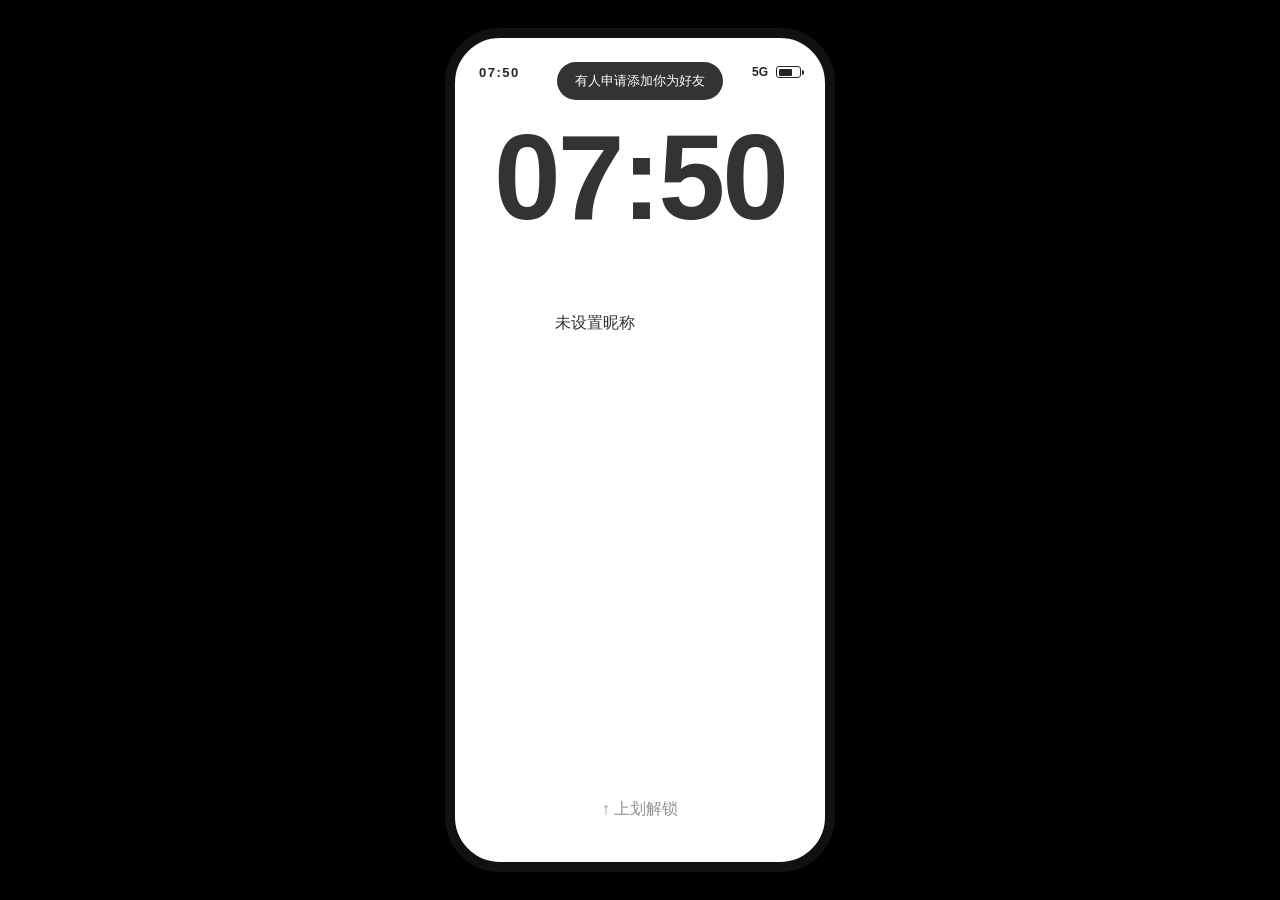
==== commit 39e4f6e8: "Add files via upload" ====
--- a/index.html
+++ b/index.html
@@ -24,14 +24,41 @@
 <link rel="icon" type="image/png" sizes="512x512" href="./apple-touch-icon.png?v=304">
 <meta charset="UTF-8">
 <meta name="viewport" content="width=device-width, initial-scale=1.0, maximum-scale=1.0, user-scalable=no, viewport-fit=cover">
-<link rel="manifest" href="./baobao-manifest.json?v=419">
-<script id="bb-pwa-cache-v293">
+<link rel="manifest" href="./baobao-manifest.json?v=421">
+<script id="bb-pwa-cache-v421">
 (function(){
   "use strict";
+  var VERSION="421";
+  var RELOAD_KEY="bb_sw_reload_"+VERSION;
+
+  /* 只清理豹豹机旧壳缓存，不碰聊天、人设、头像或 API 设置。 */
+  if("caches" in window){
+    caches.keys().then(function(keys){
+      return Promise.all(keys.filter(function(key){
+        return /^baobao-shell-/i.test(key) && key!=="baobao-shell-v"+VERSION;
+      }).map(function(key){ return caches.delete(key); }));
+    }).catch(function(){});
+  }
+
   if(!("serviceWorker" in navigator))return;
+  var reloading=false;
+  navigator.serviceWorker.addEventListener("controllerchange",function(){
+    if(reloading)return;
+    reloading=true;
+    try{
+      if(sessionStorage.getItem(RELOAD_KEY)!=="1"){
+        sessionStorage.setItem(RELOAD_KEY,"1");
+        location.reload();
+      }
+    }catch(error){ location.reload(); }
+  });
+
   window.addEventListener("load",function(){
-    navigator.serviceWorker.register("./sw.js?v=419",{scope:"./"}).then(function(reg){
-      try{reg.update();}catch(e){}
+    navigator.serviceWorker.register("./sw.js?v="+VERSION,{
+      scope:"./",
+      updateViaCache:"none"
+    }).then(function(registration){
+      try{ registration.update(); }catch(error){}
     }).catch(function(){});
   },{once:true});
 })();
@@ -42,7 +69,7 @@
 <meta name="apple-mobile-web-app-capable" content="yes">
 <meta name="apple-mobile-web-app-status-bar-style" content="black-translucent">
 
-<title>豹豹机4.9 · 419 页面安全区修复版</title>
+<title>豹豹机4.9 · 420 轻量白屏修复版</title>
 
 
 
@@ -494,8 +521,10 @@
   overflow:visible!important;
 }
 </style>
-<link rel="stylesheet" href="./app.css?v=419">
-<script defer src="./app.js?v=419-page-safe-area-fix"></script>
+<link rel="stylesheet" href="./app.css?v=421">
+<script defer src="./app.js?v=421-image-offload"></script>
+<script defer src="./baobao-v307-drama-lock-persona-fix.js?v=421"></script>
+<script defer src="./baobao-v308-remove-humandna-avatar-page.js?v=421"></script>
 
 
 <style id="bb-chat-message-home-v373">
@@ -1537,7 +1566,7 @@
 </div>
 
 <div class="ios-row ios-row-toggle">
-<div class="ios-row-label">状态栏<div class="ios-row-desc">浏览器模式显示内部状态栏，主屏幕模式使用系统状态栏</div></div>
+<div class="ios-row-label">状态栏<div class="ios-row-desc">显示豹豹机内部时间、5G 与电池</div></div>
 <label class="ios-switch">
 <input type="checkbox" id="miniStatusbarToggle" onchange="toggleMiniStatusbar(this)">
 <span class="ios-switch-track"></span>
@@ -4291,53 +4320,5 @@
 <!-- v418：导入冻结旧保存器并校验 IndexedDB；资料卡底图旧英文彻底遮盖。 -->
 
 
-<style id="bb-page-safe-area-fix-v419">
-/* 419：修复 iPhone 主屏幕模式下顶部状态栏重复、灵动岛下坠、锁屏内容过低与设置页滚动条外露。 */
-:root{
-  --phone-safe-top:max(58px, calc(env(safe-area-inset-top, 0px) + 6px))!important;
-  --phone-safe-bottom:max(18px, calc(env(safe-area-inset-bottom, 0px) + 6px))!important;
-}
-
-/* 安装到主屏幕后已经有真实 iPhone 状态栏，不再叠一层豹豹机时间/5G/电池。 */
-html.bb-standalone-v412 #miniPhoneStatusbar{
-  display:none!important;
-}
-@media (display-mode:standalone){
-  #miniPhoneStatusbar{display:none!important;}
-}
-
-/* 灵动岛放回真实状态栏中间，不再被安全区再向下推一遍。 */
-#desktop .dynamic{
-  top:max(10px, calc(env(safe-area-inset-top, 0px) - 42px))!important;
-}
-
-/* 锁屏只避开一次真实状态栏，时间和资料卡整体上移到正常位置。 */
-#lock{
-  padding-top:var(--phone-safe-top)!important;
-}
-#lock .lock-card{
-  margin-top:30px!important;
-}
-#lock .unlock{
-  bottom:calc(var(--phone-safe-bottom) + 18px)!important;
-}
-
-/* 设置等 iOS 面板保留底部安全区，同时隐藏生硬的网页滚动条。 */
-.panel.ios-settings{
-  padding-bottom:calc(34px + env(safe-area-inset-bottom, 0px))!important;
-  scrollbar-width:none!important;
-  overscroll-behavior-y:contain!important;
-}
-.panel.ios-settings::-webkit-scrollbar{
-  width:0!important;
-  height:0!important;
-  display:none!important;
-}
-
-/* 设置页首屏最后一项不再贴着圆角底边。 */
-#settings .ios-group:last-child{
-  margin-bottom:18px!important;
-}
-</style>
-
-<!-- v419：页面安全区修复。主屏幕模式不再重复显示两套状态栏，灵动岛、锁屏和设置页恢复正常位置。 -->
+<!-- v419：iPhone 状态栏去重、桌面边缘滑动拦截、第二页旧桌面元素强制隐藏。 -->
+<!-- v421：在 v420 基础上把 app.js 里 3 张大图（约 2.3MB）抽成独立图片文件，app.js 从 4.06MB 降到 1.77MB；并修复 sw.js 首次安装时重复下载全部核心文件的问题。 -->
--- a/app.css
+++ b/app.css
@@ -9907,3 +9907,49 @@
   #chatRoom .baobao-typing-row{animation:none !important}
   #chatRoom .baobao-typing-dot{animation-duration:1.25s !important}
 }
+
+
+/* ===== 豹豹机 v419：iPhone 页面适配修复 ===== */
+/* iPhone / iPad 本身已经显示系统状态栏，避免豹豹机内部状态栏再重复一遍。 */
+html.bb-native-status-v419 #miniPhoneStatusbar,
+html.bb-native-status-v419 .mini-phone-statusbar{
+  display:none !important;
+  visibility:hidden !important;
+  opacity:0 !important;
+  pointer-events:none !important;
+}
+
+/* 第二页只显示第二页内容，旧桌面时间、资料和英文组件绝不漏出来。 */
+html body #desktop.page-two-mode .desk-scroll > #clock,
+html body #desktop.page-two-mode .desk-scroll > #desktopNote,
+html body #desktop.page-two-mode .desk-scroll > .avatar-box,
+html body #desktop.page-two-mode .desk-scroll > #deskIns,
+html body #desktop.page-two-mode .desk-scroll > .date,
+html body #desktop.page-two-mode .desk-scroll > .status{
+  display:none !important;
+  width:0 !important;
+  height:0 !important;
+  min-height:0 !important;
+  margin:0 !important;
+  padding:0 !important;
+  overflow:hidden !important;
+}
+
+/* 不允许桌面横向越界露白，也尽量阻止 iOS 的网页前进/后退侧滑提示。 */
+html,body,.phone,.screen,#desktop,
+#desktop .desk-scroll,
+#desktop .pages-viewport,
+#desktop .pages-container{
+  max-width:100vw !important;
+  overscroll-behavior-x:none !important;
+}
+#desktop,
+#desktop .desk-scroll,
+#desktop .pages-viewport{
+  overflow-x:hidden !important;
+}
+#desktop .pages-container{
+  will-change:transform;
+  backface-visibility:hidden;
+  -webkit-backface-visibility:hidden;
+}
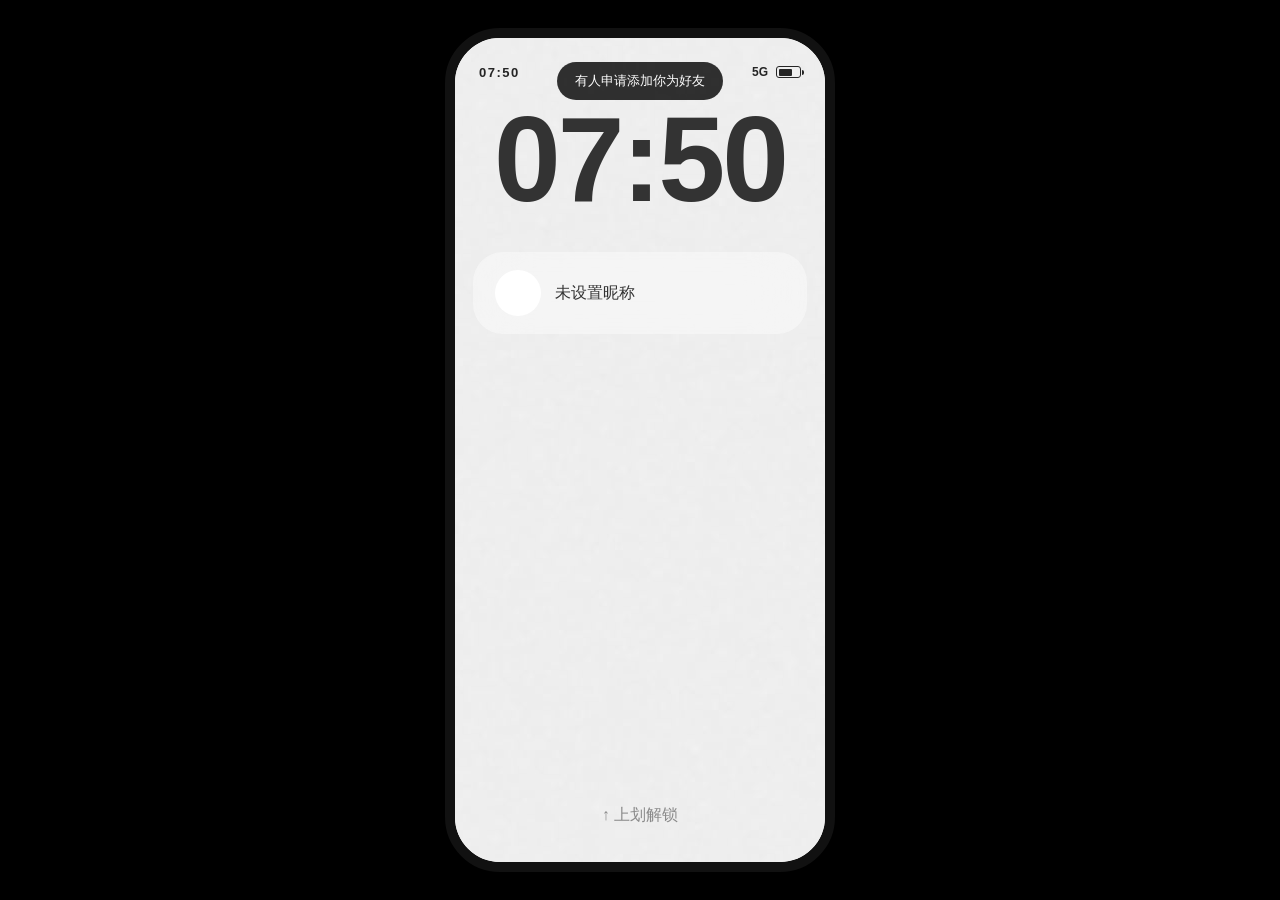
==== commit a1542c10: "Add files via upload" ====
--- a/index.html
+++ b/index.html
@@ -24,41 +24,14 @@
 <link rel="icon" type="image/png" sizes="512x512" href="./apple-touch-icon.png?v=304">
 <meta charset="UTF-8">
 <meta name="viewport" content="width=device-width, initial-scale=1.0, maximum-scale=1.0, user-scalable=no, viewport-fit=cover">
-<link rel="manifest" href="./baobao-manifest.json?v=421">
-<script id="bb-pwa-cache-v421">
+<link rel="manifest" href="./baobao-manifest.json?v=419">
+<script id="bb-pwa-cache-v293">
 (function(){
   "use strict";
-  var VERSION="421";
-  var RELOAD_KEY="bb_sw_reload_"+VERSION;
-
-  /* 只清理豹豹机旧壳缓存，不碰聊天、人设、头像或 API 设置。 */
-  if("caches" in window){
-    caches.keys().then(function(keys){
-      return Promise.all(keys.filter(function(key){
-        return /^baobao-shell-/i.test(key) && key!=="baobao-shell-v"+VERSION;
-      }).map(function(key){ return caches.delete(key); }));
-    }).catch(function(){});
-  }
-
   if(!("serviceWorker" in navigator))return;
-  var reloading=false;
-  navigator.serviceWorker.addEventListener("controllerchange",function(){
-    if(reloading)return;
-    reloading=true;
-    try{
-      if(sessionStorage.getItem(RELOAD_KEY)!=="1"){
-        sessionStorage.setItem(RELOAD_KEY,"1");
-        location.reload();
-      }
-    }catch(error){ location.reload(); }
-  });
-
   window.addEventListener("load",function(){
-    navigator.serviceWorker.register("./sw.js?v="+VERSION,{
-      scope:"./",
-      updateViaCache:"none"
-    }).then(function(registration){
-      try{ registration.update(); }catch(error){}
+    navigator.serviceWorker.register("./sw.js?v=419",{scope:"./"}).then(function(reg){
+      try{reg.update();}catch(e){}
     }).catch(function(){});
   },{once:true});
 })();
@@ -69,7 +42,7 @@
 <meta name="apple-mobile-web-app-capable" content="yes">
 <meta name="apple-mobile-web-app-status-bar-style" content="black-translucent">
 
-<title>豹豹机4.9 · 420 轻量白屏修复版</title>
+<title>豹豹机4.9 · 419 页面安全区修复版</title>
 
 
 
@@ -521,10 +494,8 @@
   overflow:visible!important;
 }
 </style>
-<link rel="stylesheet" href="./app.css?v=421">
-<script defer src="./app.js?v=421-image-offload"></script>
-<script defer src="./baobao-v307-drama-lock-persona-fix.js?v=421"></script>
-<script defer src="./baobao-v308-remove-humandna-avatar-page.js?v=421"></script>
+<link rel="stylesheet" href="./app.css?v=419">
+<script defer src="./app.js?v=419-page-safe-area-fix"></script>
 
 
 <style id="bb-chat-message-home-v373">
@@ -1566,7 +1537,7 @@
 </div>
 
 <div class="ios-row ios-row-toggle">
-<div class="ios-row-label">状态栏<div class="ios-row-desc">显示豹豹机内部时间、5G 与电池</div></div>
+<div class="ios-row-label">状态栏<div class="ios-row-desc">浏览器模式显示内部状态栏，主屏幕模式使用系统状态栏</div></div>
 <label class="ios-switch">
 <input type="checkbox" id="miniStatusbarToggle" onchange="toggleMiniStatusbar(this)">
 <span class="ios-switch-track"></span>
@@ -4320,5 +4291,53 @@
 <!-- v418：导入冻结旧保存器并校验 IndexedDB；资料卡底图旧英文彻底遮盖。 -->
 
 
-<!-- v419：iPhone 状态栏去重、桌面边缘滑动拦截、第二页旧桌面元素强制隐藏。 -->
-<!-- v421：在 v420 基础上把 app.js 里 3 张大图（约 2.3MB）抽成独立图片文件，app.js 从 4.06MB 降到 1.77MB；并修复 sw.js 首次安装时重复下载全部核心文件的问题。 -->
+<style id="bb-page-safe-area-fix-v419">
+/* 419：修复 iPhone 主屏幕模式下顶部状态栏重复、灵动岛下坠、锁屏内容过低与设置页滚动条外露。 */
+:root{
+  --phone-safe-top:max(58px, calc(env(safe-area-inset-top, 0px) + 6px))!important;
+  --phone-safe-bottom:max(18px, calc(env(safe-area-inset-bottom, 0px) + 6px))!important;
+}
+
+/* 安装到主屏幕后已经有真实 iPhone 状态栏，不再叠一层豹豹机时间/5G/电池。 */
+html.bb-standalone-v412 #miniPhoneStatusbar{
+  display:none!important;
+}
+@media (display-mode:standalone){
+  #miniPhoneStatusbar{display:none!important;}
+}
+
+/* 灵动岛放回真实状态栏中间，不再被安全区再向下推一遍。 */
+#desktop .dynamic{
+  top:max(10px, calc(env(safe-area-inset-top, 0px) - 42px))!important;
+}
+
+/* 锁屏只避开一次真实状态栏，时间和资料卡整体上移到正常位置。 */
+#lock{
+  padding-top:var(--phone-safe-top)!important;
+}
+#lock .lock-card{
+  margin-top:30px!important;
+}
+#lock .unlock{
+  bottom:calc(var(--phone-safe-bottom) + 18px)!important;
+}
+
+/* 设置等 iOS 面板保留底部安全区，同时隐藏生硬的网页滚动条。 */
+.panel.ios-settings{
+  padding-bottom:calc(34px + env(safe-area-inset-bottom, 0px))!important;
+  scrollbar-width:none!important;
+  overscroll-behavior-y:contain!important;
+}
+.panel.ios-settings::-webkit-scrollbar{
+  width:0!important;
+  height:0!important;
+  display:none!important;
+}
+
+/* 设置页首屏最后一项不再贴着圆角底边。 */
+#settings .ios-group:last-child{
+  margin-bottom:18px!important;
+}
+</style>
+
+<!-- v419：页面安全区修复。主屏幕模式不再重复显示两套状态栏，灵动岛、锁屏和设置页恢复正常位置。 -->
--- a/app.css
+++ b/app.css
@@ -9907,49 +9907,3 @@
   #chatRoom .baobao-typing-row{animation:none !important}
   #chatRoom .baobao-typing-dot{animation-duration:1.25s !important}
 }
-
-
-/* ===== 豹豹机 v419：iPhone 页面适配修复 ===== */
-/* iPhone / iPad 本身已经显示系统状态栏，避免豹豹机内部状态栏再重复一遍。 */
-html.bb-native-status-v419 #miniPhoneStatusbar,
-html.bb-native-status-v419 .mini-phone-statusbar{
-  display:none !important;
-  visibility:hidden !important;
-  opacity:0 !important;
-  pointer-events:none !important;
-}
-
-/* 第二页只显示第二页内容，旧桌面时间、资料和英文组件绝不漏出来。 */
-html body #desktop.page-two-mode .desk-scroll > #clock,
-html body #desktop.page-two-mode .desk-scroll > #desktopNote,
-html body #desktop.page-two-mode .desk-scroll > .avatar-box,
-html body #desktop.page-two-mode .desk-scroll > #deskIns,
-html body #desktop.page-two-mode .desk-scroll > .date,
-html body #desktop.page-two-mode .desk-scroll > .status{
-  display:none !important;
-  width:0 !important;
-  height:0 !important;
-  min-height:0 !important;
-  margin:0 !important;
-  padding:0 !important;
-  overflow:hidden !important;
-}
-
-/* 不允许桌面横向越界露白，也尽量阻止 iOS 的网页前进/后退侧滑提示。 */
-html,body,.phone,.screen,#desktop,
-#desktop .desk-scroll,
-#desktop .pages-viewport,
-#desktop .pages-container{
-  max-width:100vw !important;
-  overscroll-behavior-x:none !important;
-}
-#desktop,
-#desktop .desk-scroll,
-#desktop .pages-viewport{
-  overflow-x:hidden !important;
-}
-#desktop .pages-container{
-  will-change:transform;
-  backface-visibility:hidden;
-  -webkit-backface-visibility:hidden;
-}
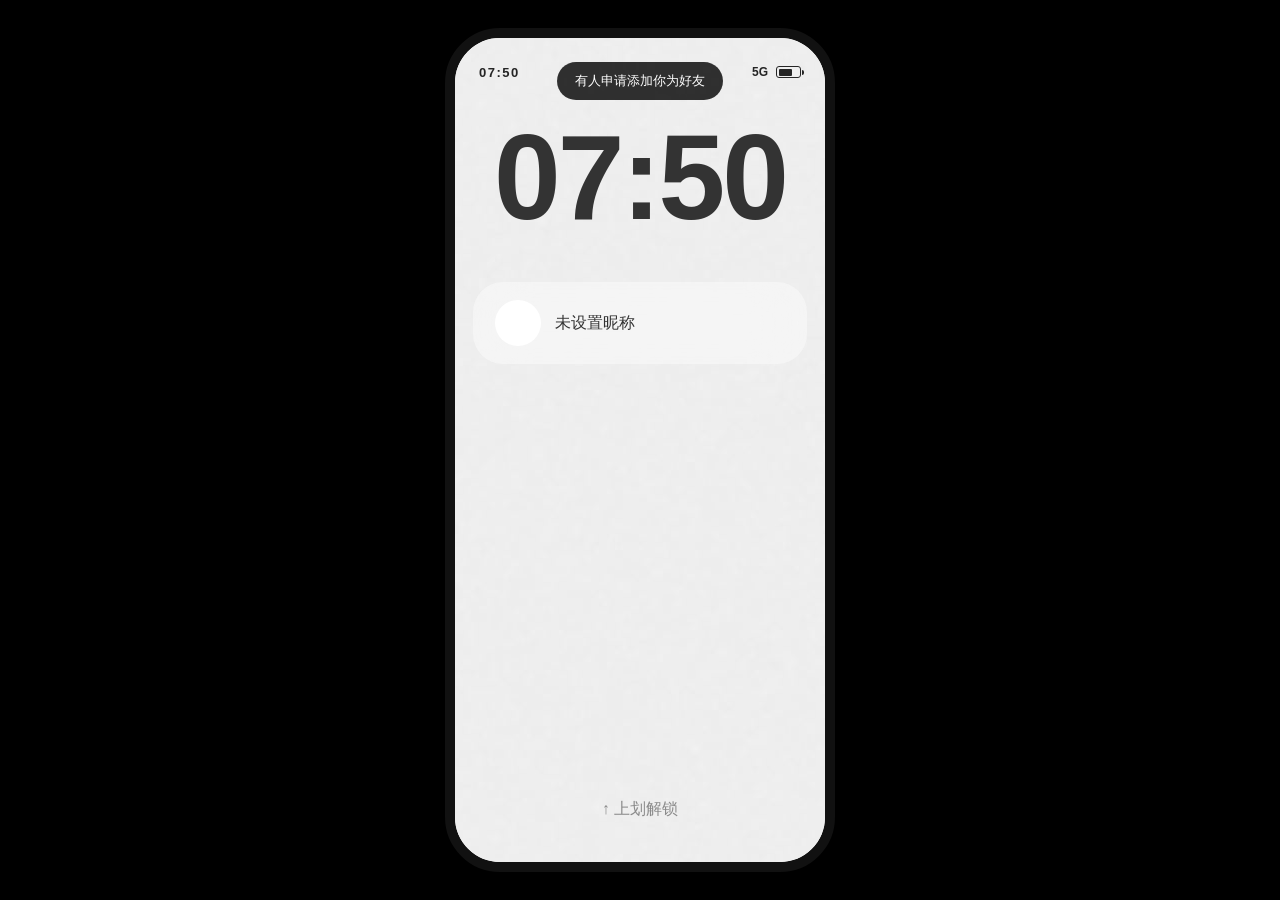
==== commit 7ecaceba: "Add files via upload" ====
--- a/index.html
+++ b/index.html
@@ -24,13 +24,13 @@
 <link rel="icon" type="image/png" sizes="512x512" href="./apple-touch-icon.png?v=304">
 <meta charset="UTF-8">
 <meta name="viewport" content="width=device-width, initial-scale=1.0, maximum-scale=1.0, user-scalable=no, viewport-fit=cover">
-<link rel="manifest" href="./baobao-manifest.json?v=419">
+<link rel="manifest" href="./baobao-manifest.json?v=412">
 <script id="bb-pwa-cache-v293">
 (function(){
   "use strict";
   if(!("serviceWorker" in navigator))return;
   window.addEventListener("load",function(){
-    navigator.serviceWorker.register("./sw.js?v=419",{scope:"./"}).then(function(reg){
+    navigator.serviceWorker.register("./sw.js?v=412",{scope:"./"}).then(function(reg){
       try{reg.update();}catch(e){}
     }).catch(function(){});
   },{once:true});
@@ -42,7 +42,7 @@
 <meta name="apple-mobile-web-app-capable" content="yes">
 <meta name="apple-mobile-web-app-status-bar-style" content="black-translucent">
 
-<title>豹豹机4.9 · 419 页面安全区修复版</title>
+<title>豹豹机4.9 · 412 账号隔离发图修复版</title>
 
 
 
@@ -494,8 +494,8 @@
   overflow:visible!important;
 }
 </style>
-<link rel="stylesheet" href="./app.css?v=419">
-<script defer src="./app.js?v=419-page-safe-area-fix"></script>
+<link rel="stylesheet" href="./app.css?v=331">
+<script defer src="./app.js?v=412-account-isolation-photo-pwa"></script>
 
 
 <style id="bb-chat-message-home-v373">
@@ -1537,7 +1537,7 @@
 </div>
 
 <div class="ios-row ios-row-toggle">
-<div class="ios-row-label">状态栏<div class="ios-row-desc">浏览器模式显示内部状态栏，主屏幕模式使用系统状态栏</div></div>
+<div class="ios-row-label">状态栏<div class="ios-row-desc">显示豹豹机内部时间、5G 与电池</div></div>
 <label class="ios-switch">
 <input type="checkbox" id="miniStatusbarToggle" onchange="toggleMiniStatusbar(this)">
 <span class="ios-switch-track"></span>
@@ -4289,55 +4289,3 @@
 </style>
 
 <!-- v418：导入冻结旧保存器并校验 IndexedDB；资料卡底图旧英文彻底遮盖。 -->
-
-
-<style id="bb-page-safe-area-fix-v419">
-/* 419：修复 iPhone 主屏幕模式下顶部状态栏重复、灵动岛下坠、锁屏内容过低与设置页滚动条外露。 */
-:root{
-  --phone-safe-top:max(58px, calc(env(safe-area-inset-top, 0px) + 6px))!important;
-  --phone-safe-bottom:max(18px, calc(env(safe-area-inset-bottom, 0px) + 6px))!important;
-}
-
-/* 安装到主屏幕后已经有真实 iPhone 状态栏，不再叠一层豹豹机时间/5G/电池。 */
-html.bb-standalone-v412 #miniPhoneStatusbar{
-  display:none!important;
-}
-@media (display-mode:standalone){
-  #miniPhoneStatusbar{display:none!important;}
-}
-
-/* 灵动岛放回真实状态栏中间，不再被安全区再向下推一遍。 */
-#desktop .dynamic{
-  top:max(10px, calc(env(safe-area-inset-top, 0px) - 42px))!important;
-}
-
-/* 锁屏只避开一次真实状态栏，时间和资料卡整体上移到正常位置。 */
-#lock{
-  padding-top:var(--phone-safe-top)!important;
-}
-#lock .lock-card{
-  margin-top:30px!important;
-}
-#lock .unlock{
-  bottom:calc(var(--phone-safe-bottom) + 18px)!important;
-}
-
-/* 设置等 iOS 面板保留底部安全区，同时隐藏生硬的网页滚动条。 */
-.panel.ios-settings{
-  padding-bottom:calc(34px + env(safe-area-inset-bottom, 0px))!important;
-  scrollbar-width:none!important;
-  overscroll-behavior-y:contain!important;
-}
-.panel.ios-settings::-webkit-scrollbar{
-  width:0!important;
-  height:0!important;
-  display:none!important;
-}
-
-/* 设置页首屏最后一项不再贴着圆角底边。 */
-#settings .ios-group:last-child{
-  margin-bottom:18px!important;
-}
-</style>
-
-<!-- v419：页面安全区修复。主屏幕模式不再重复显示两套状态栏，灵动岛、锁屏和设置页恢复正常位置。 -->
